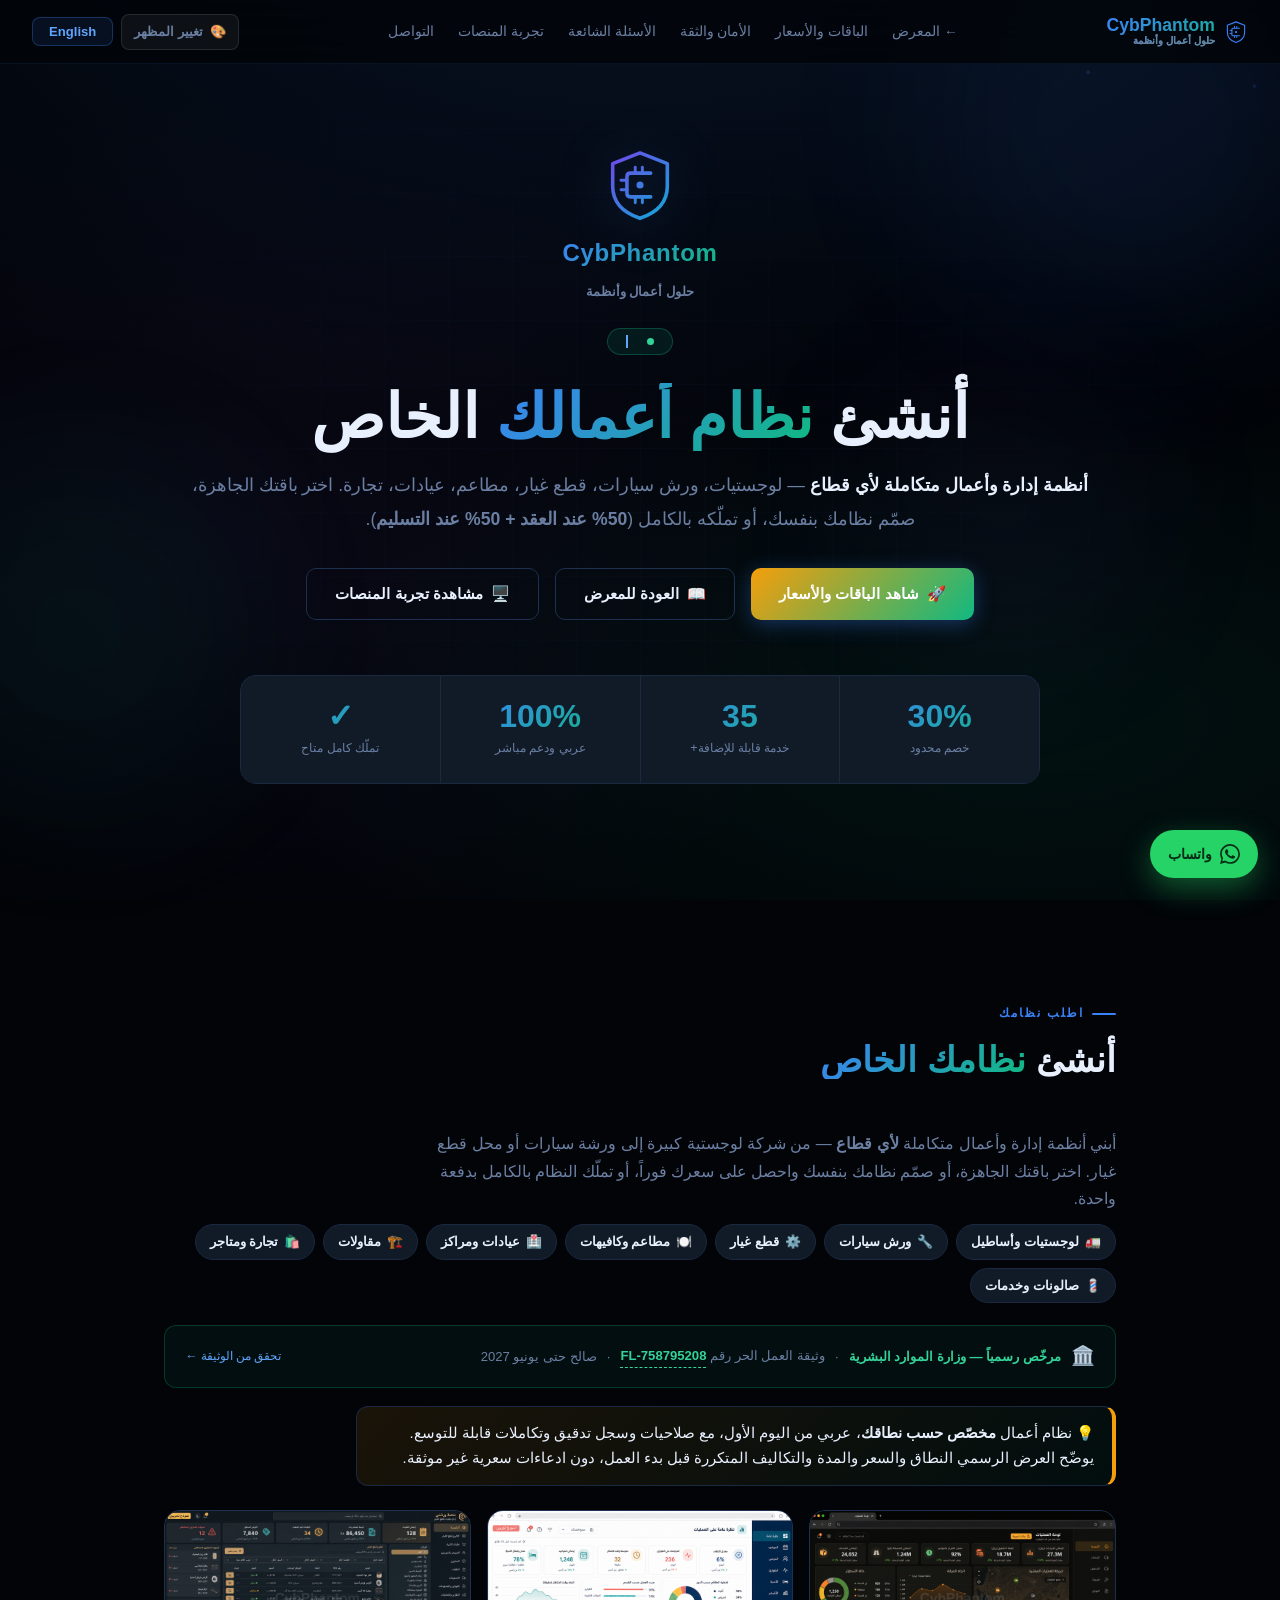
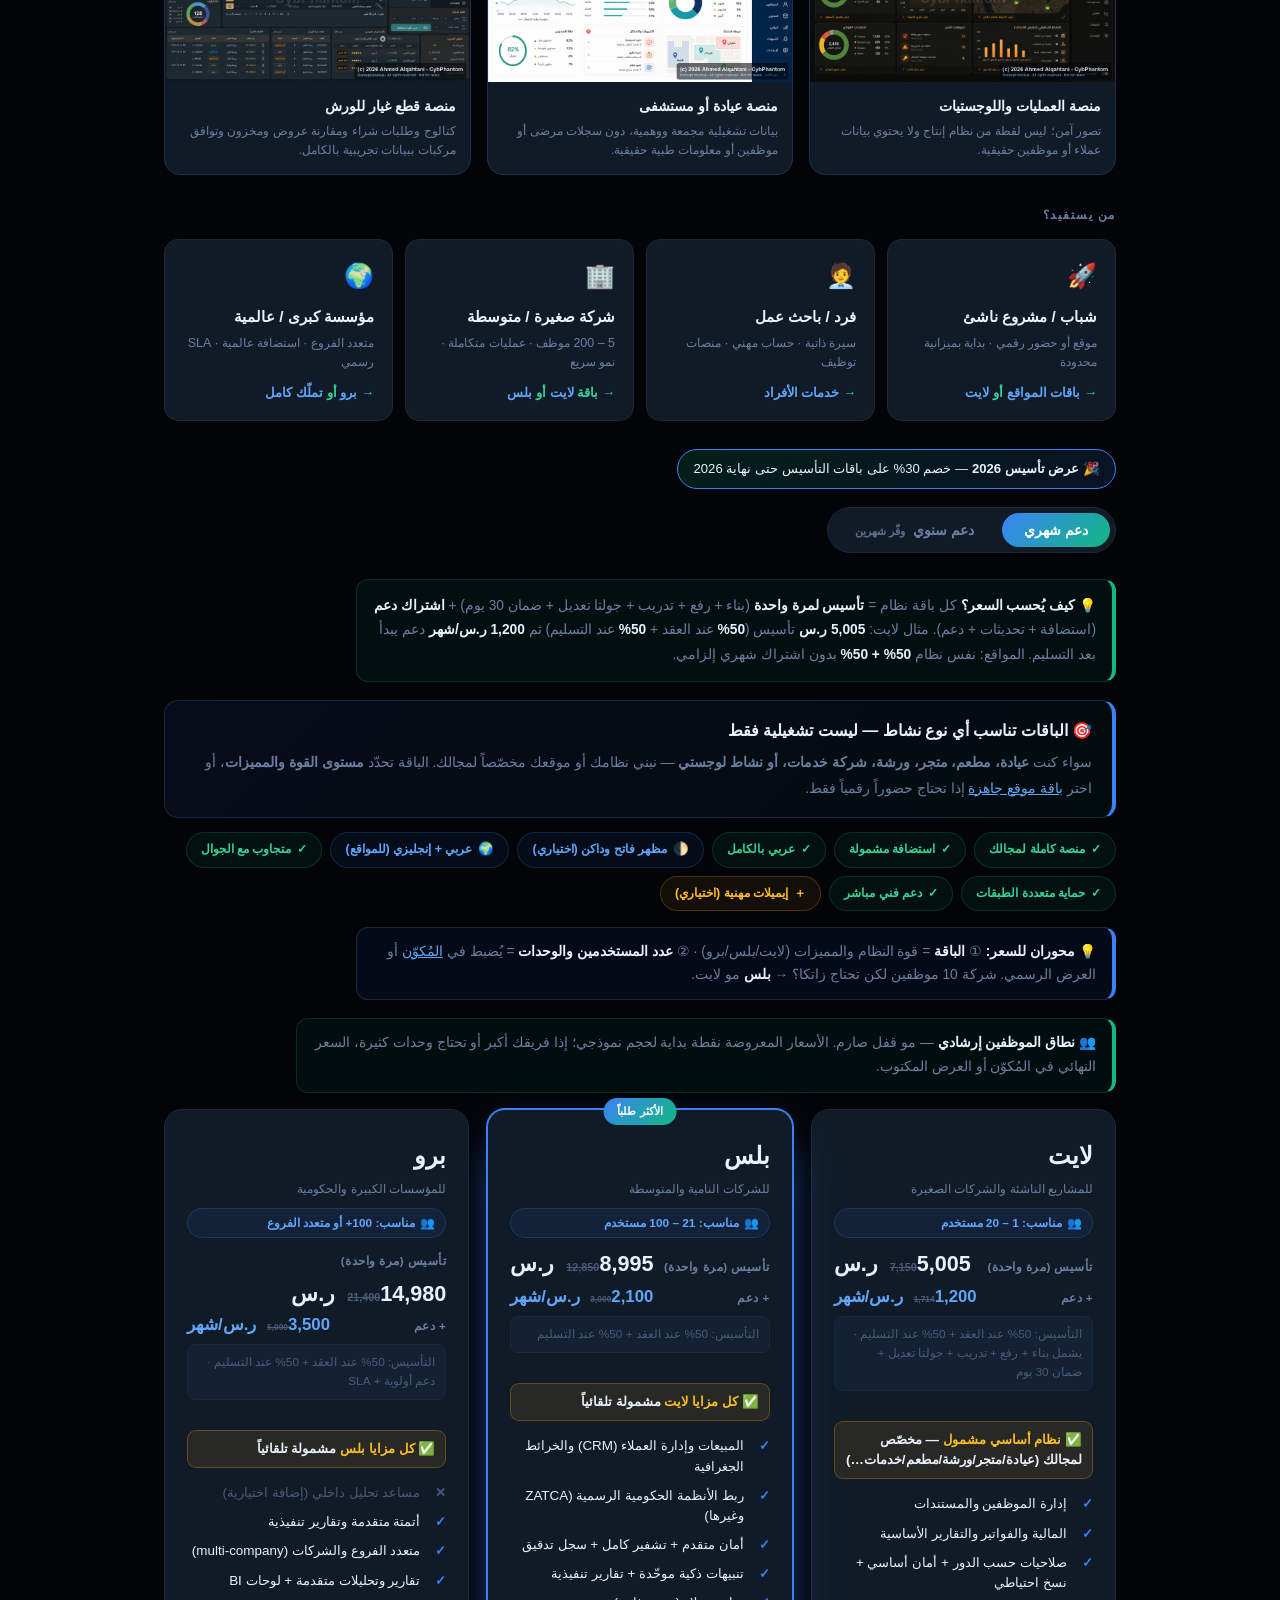
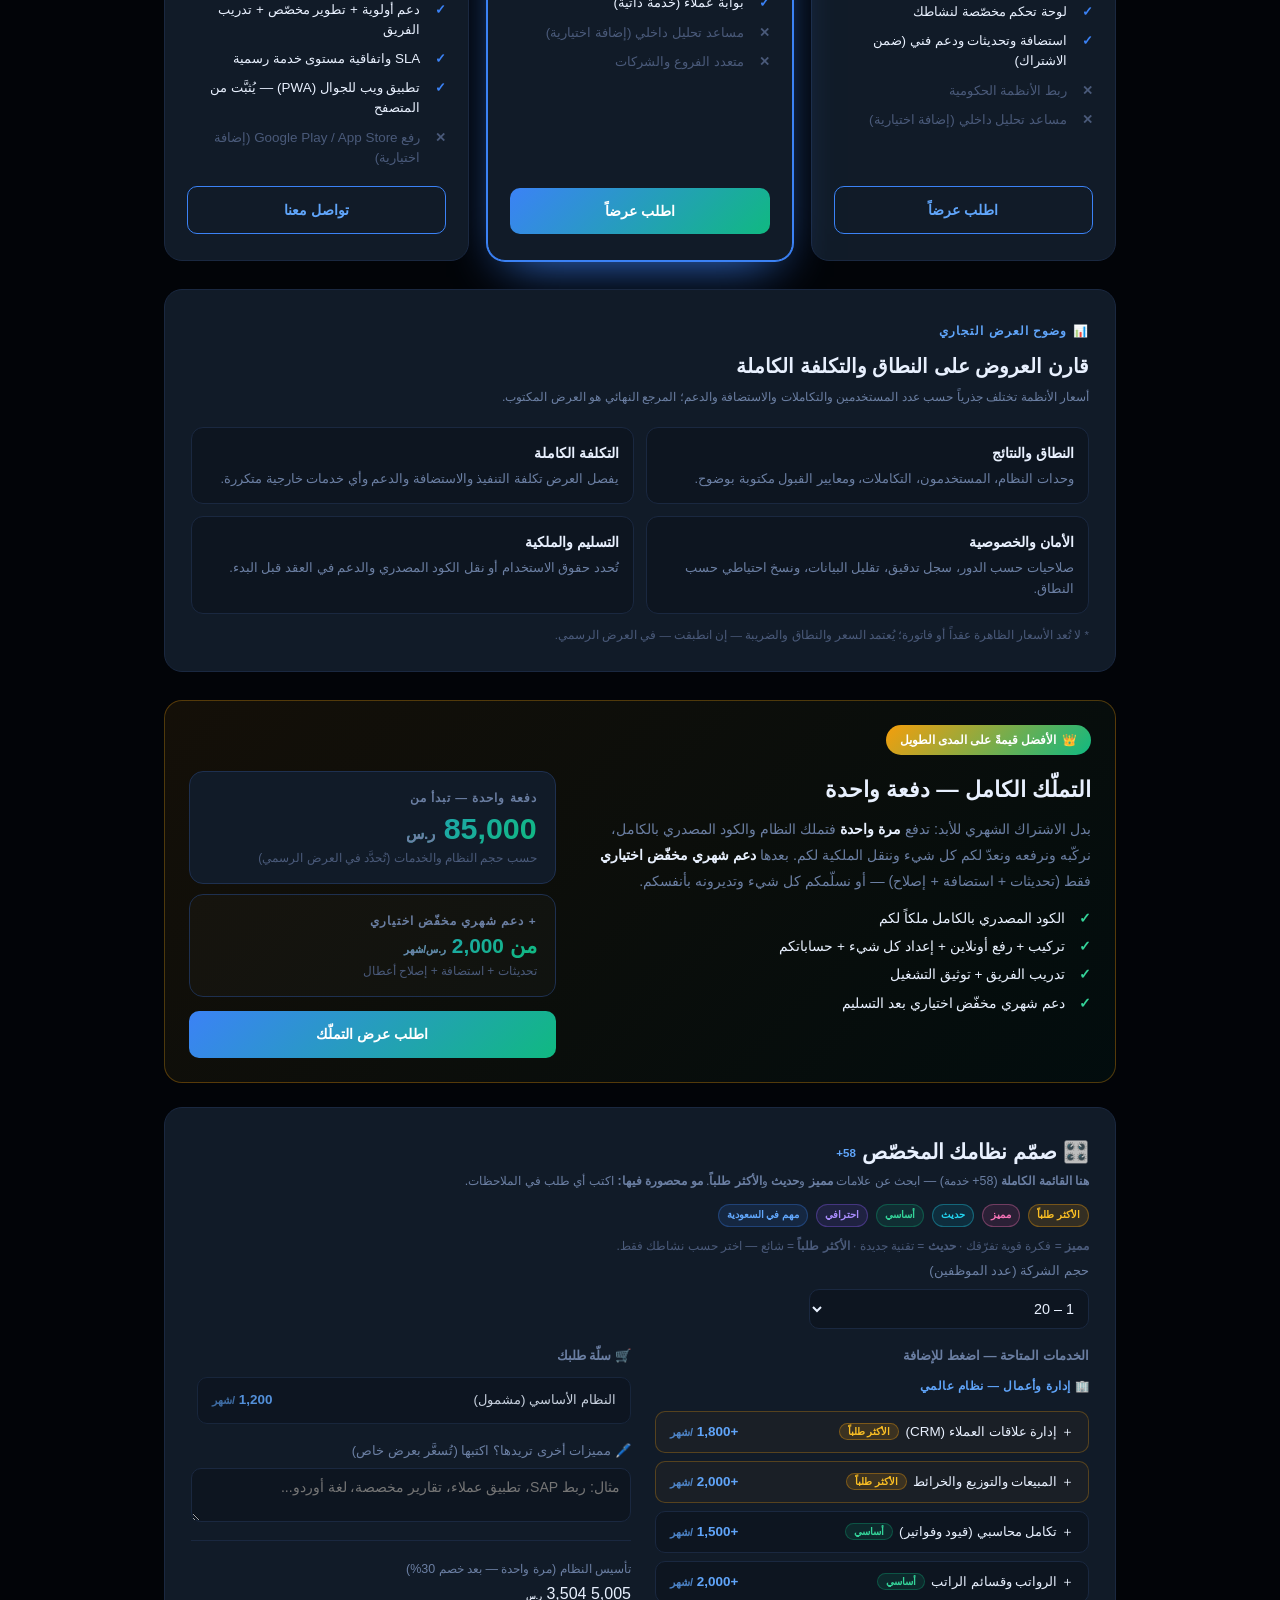
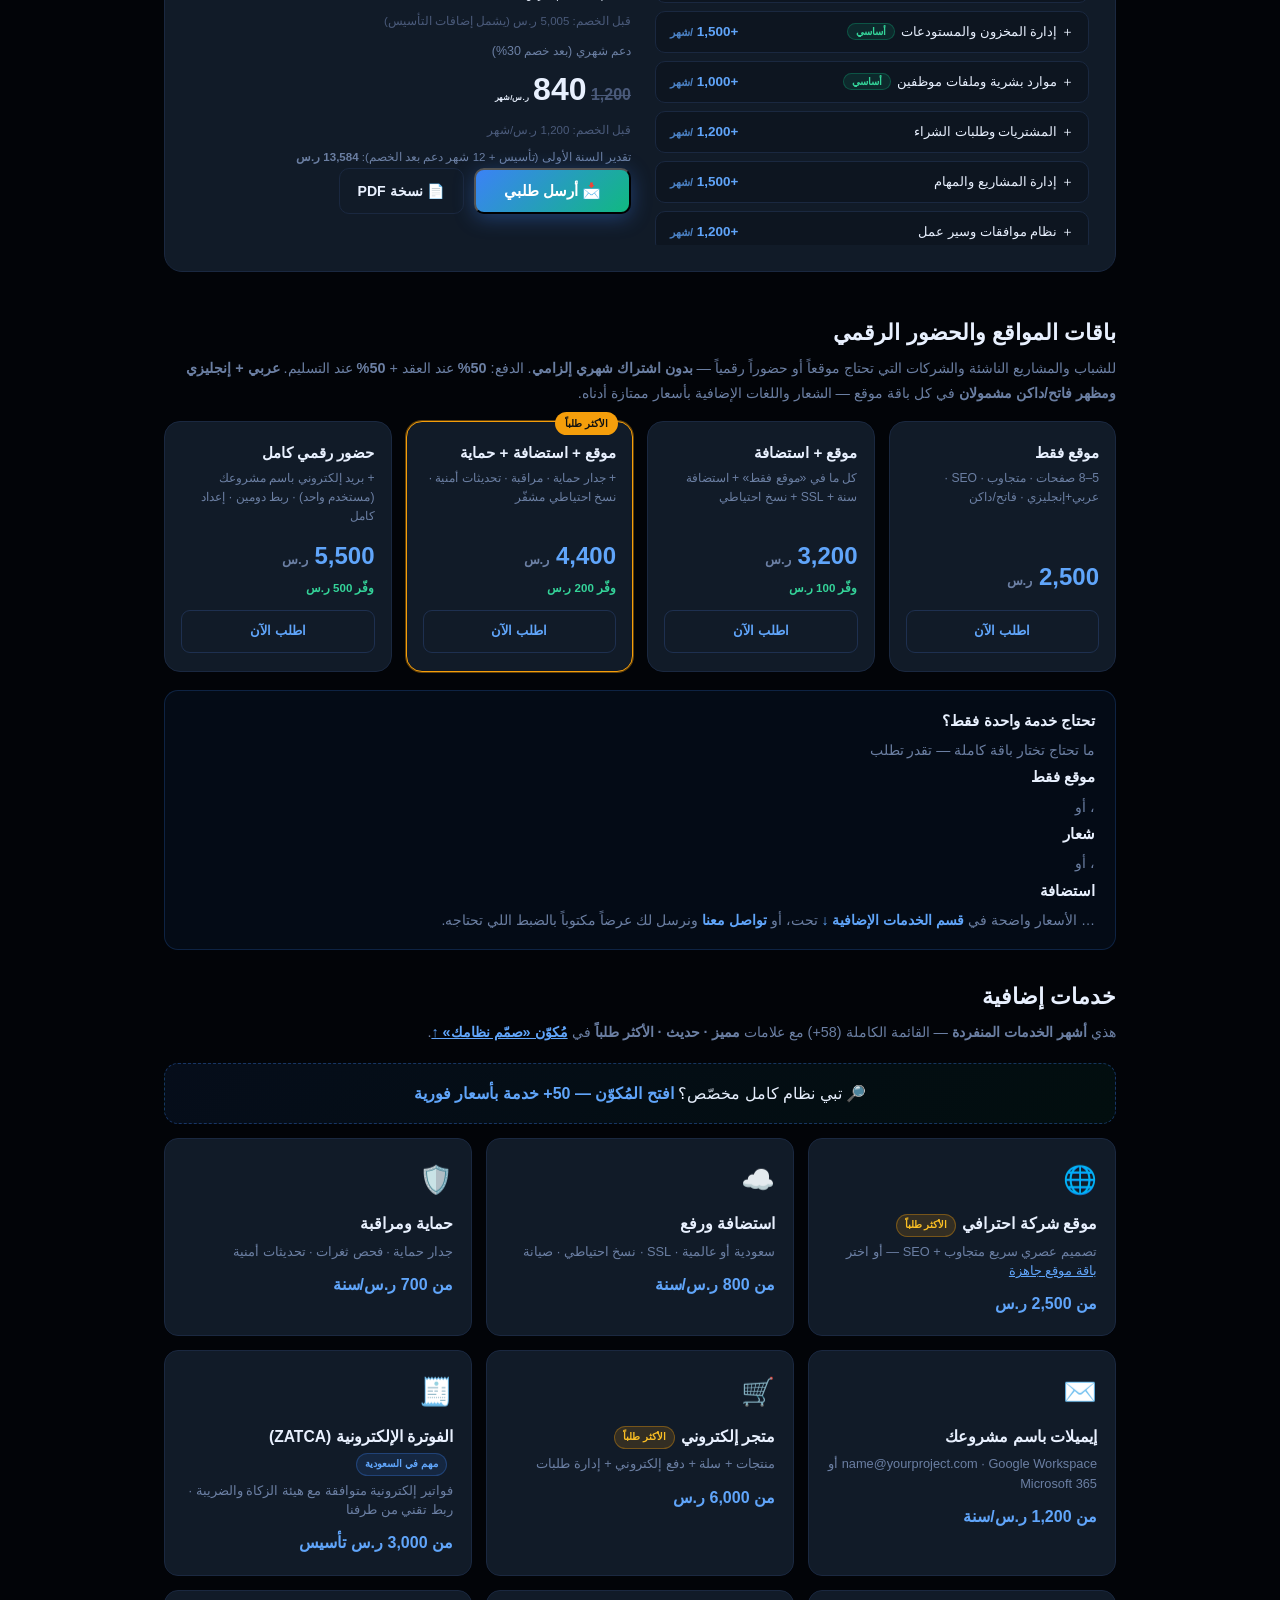
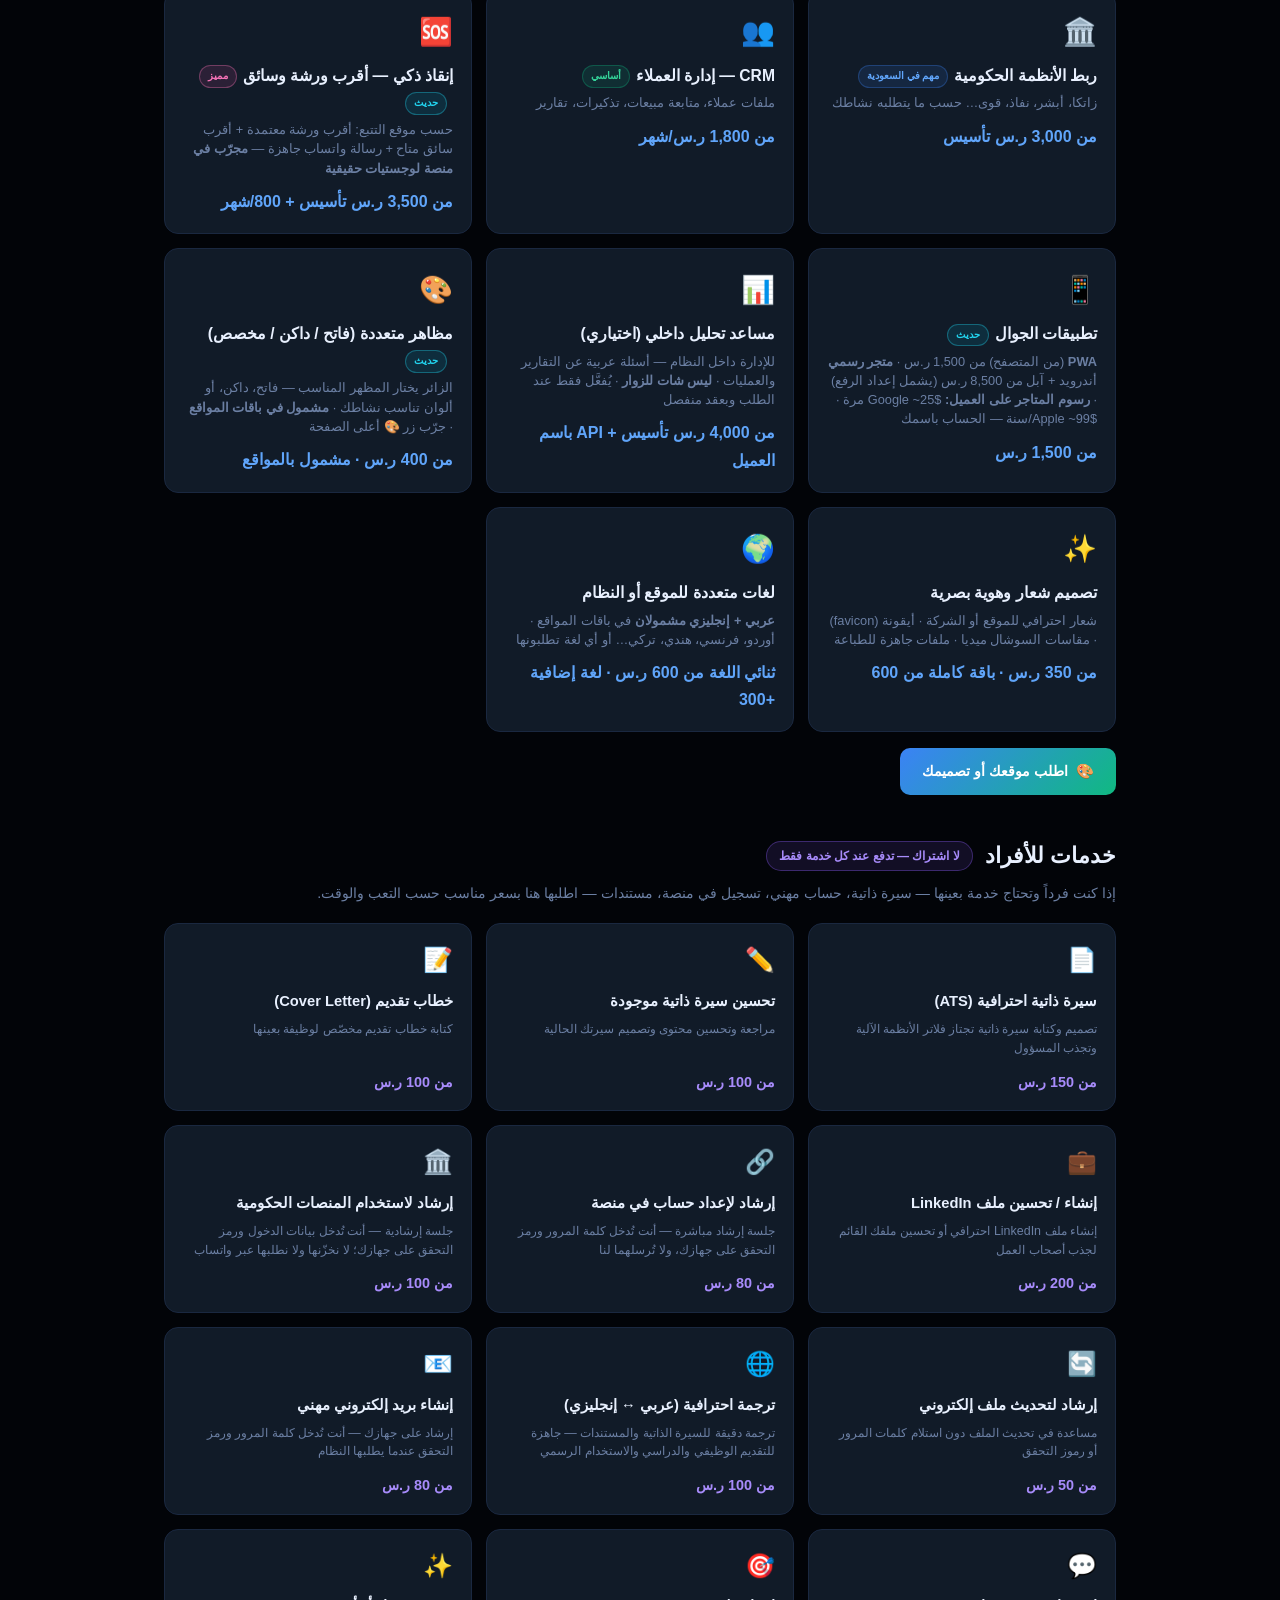
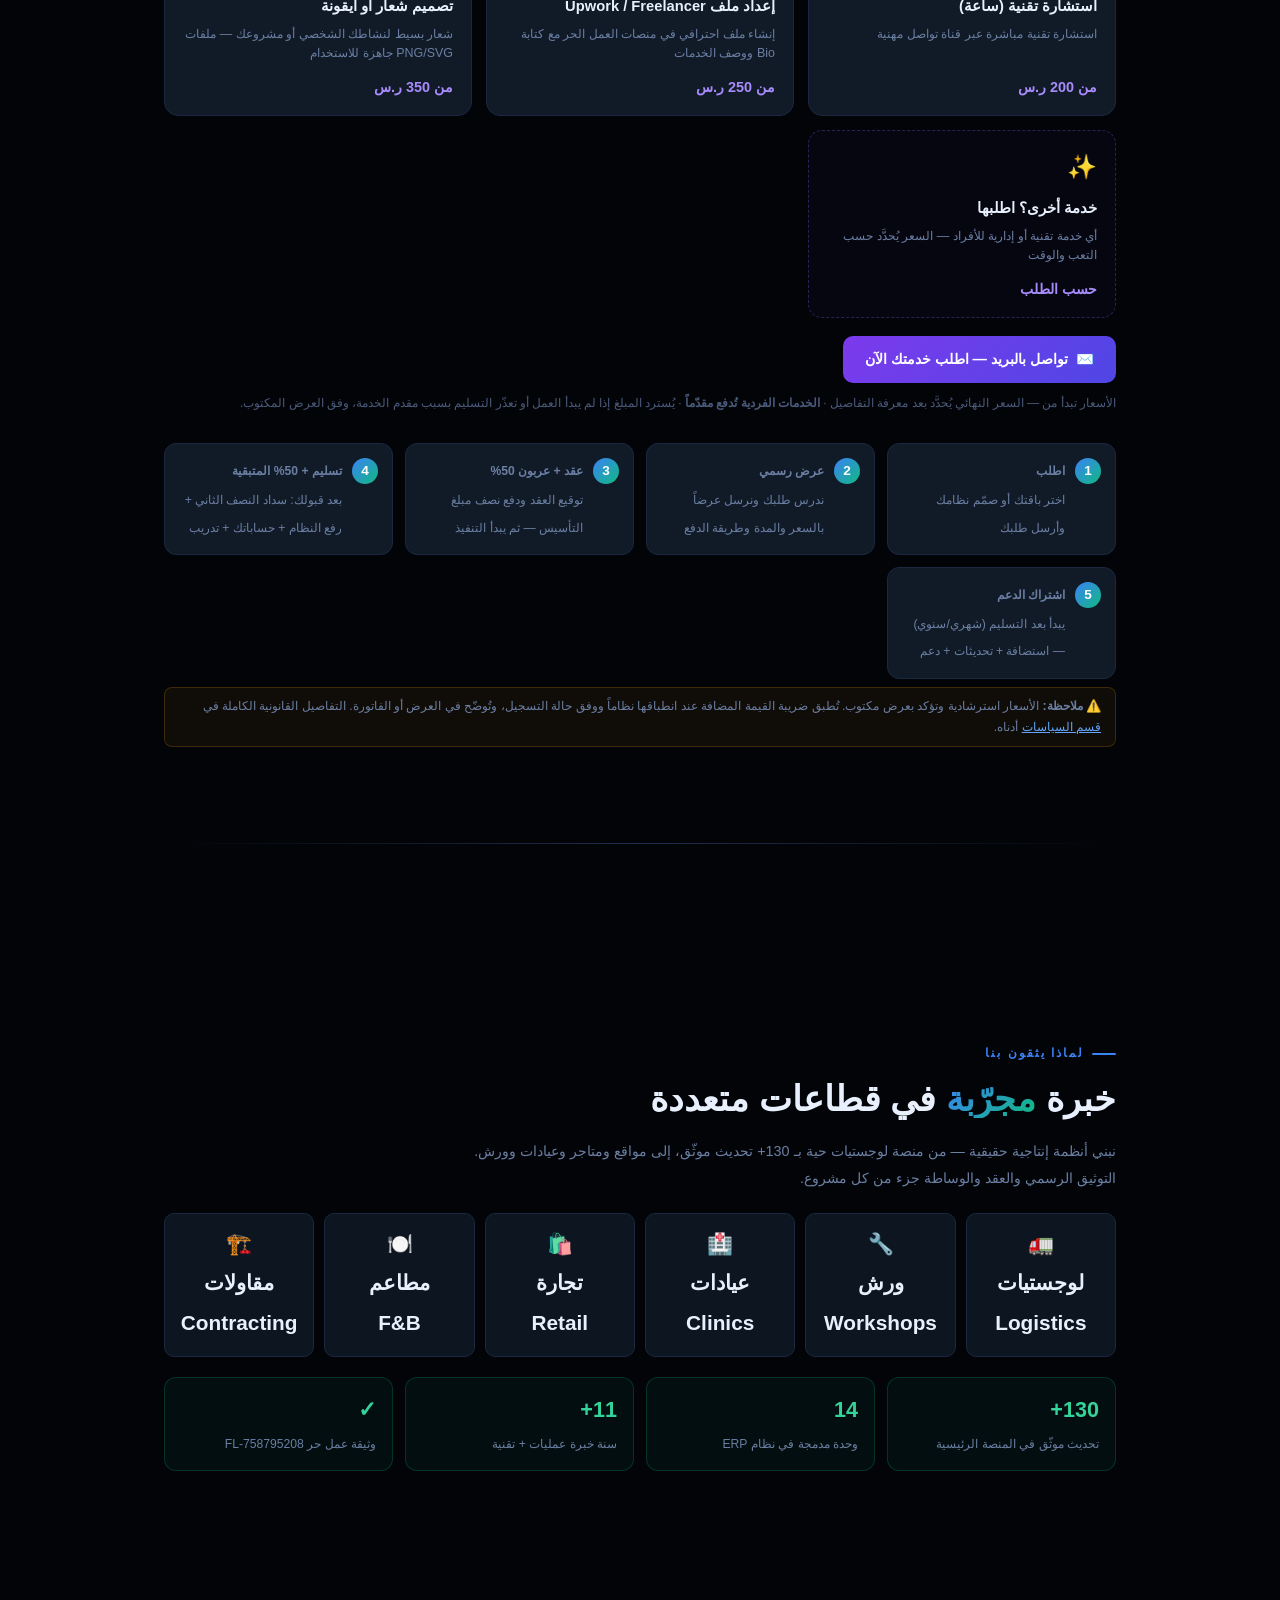
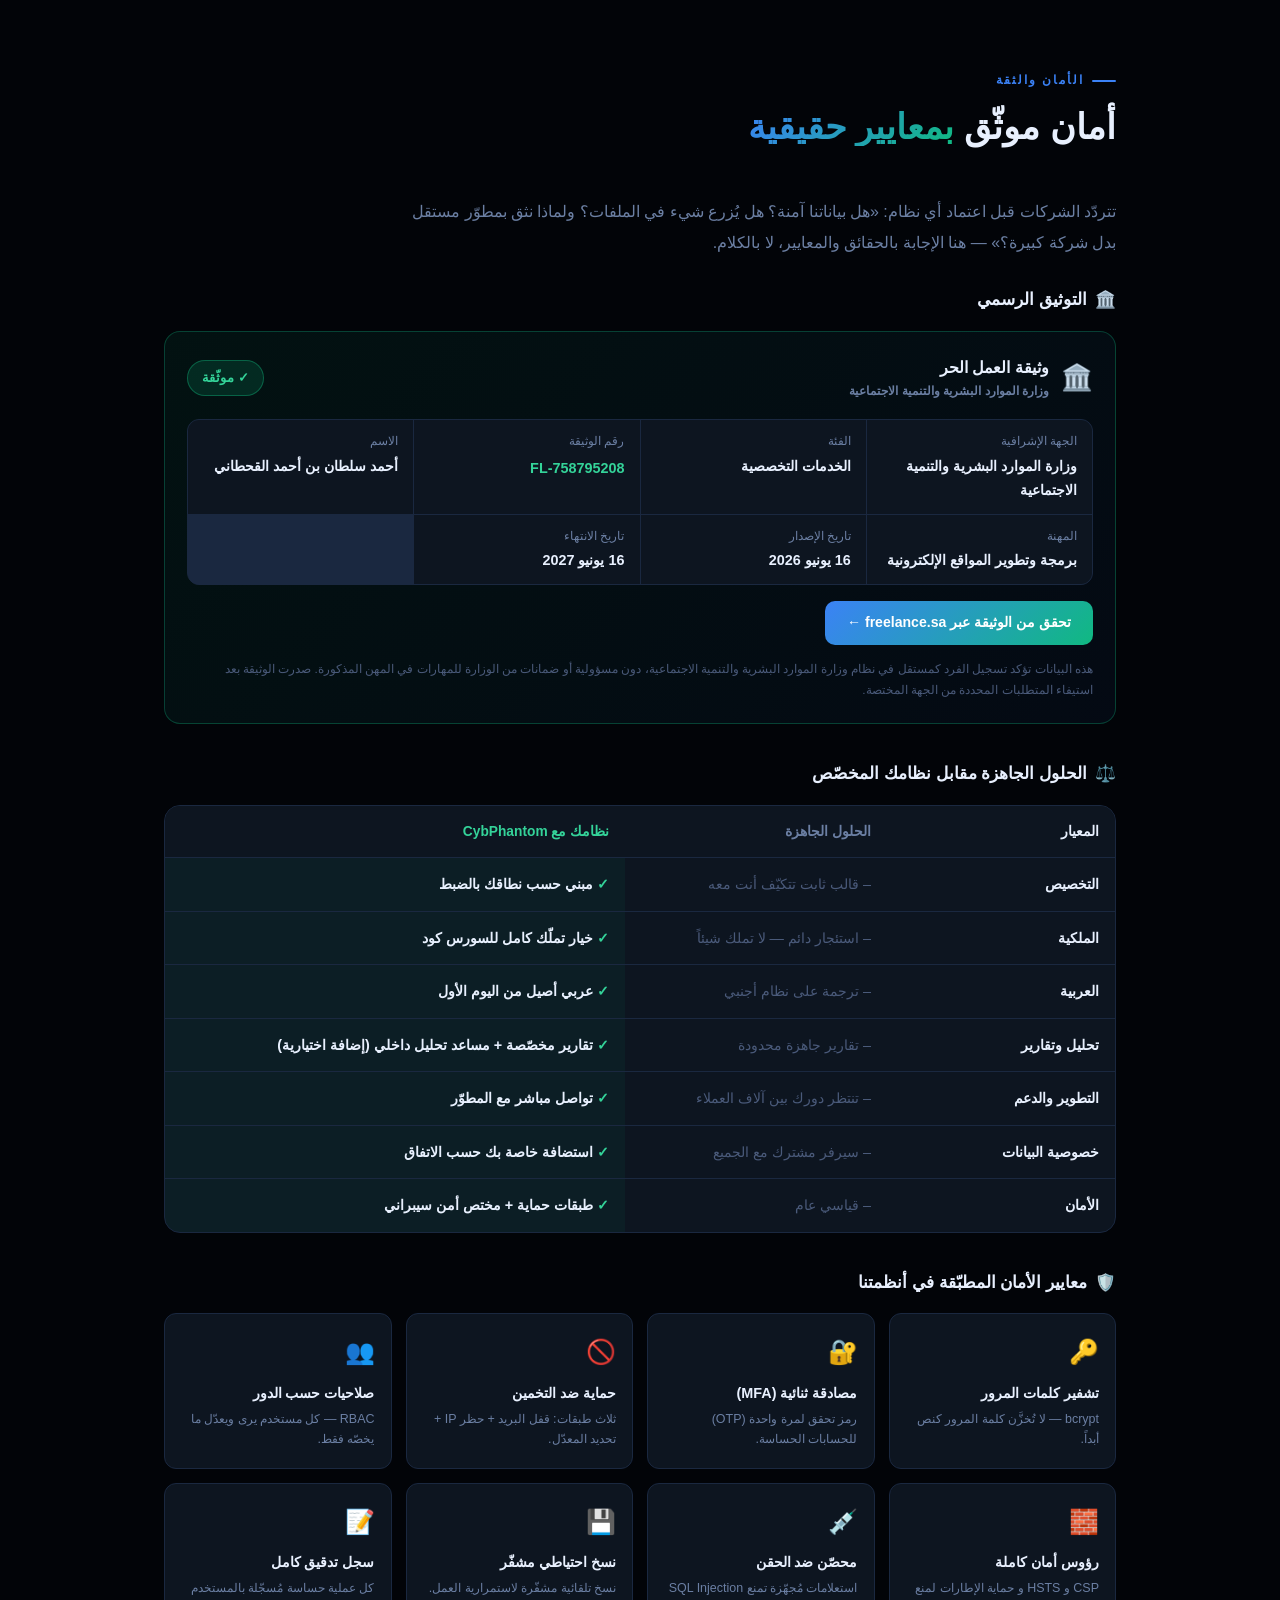
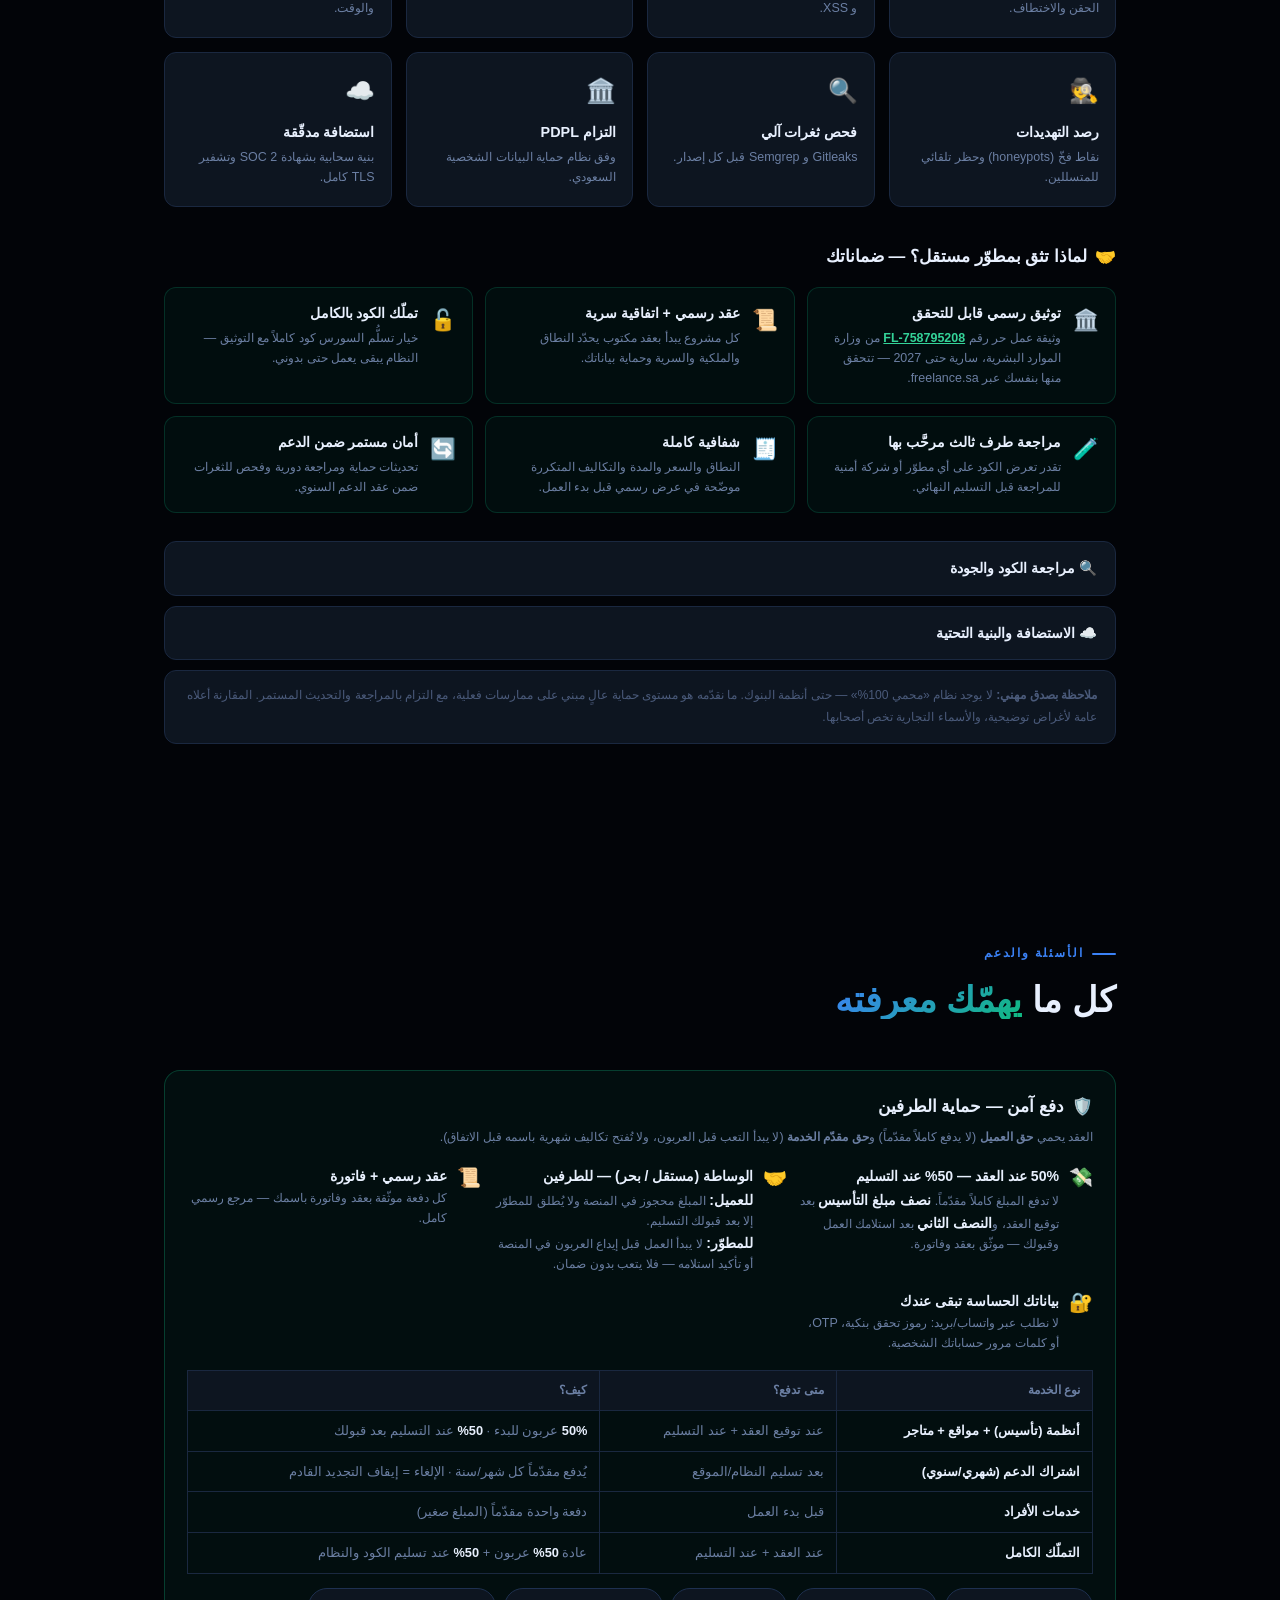
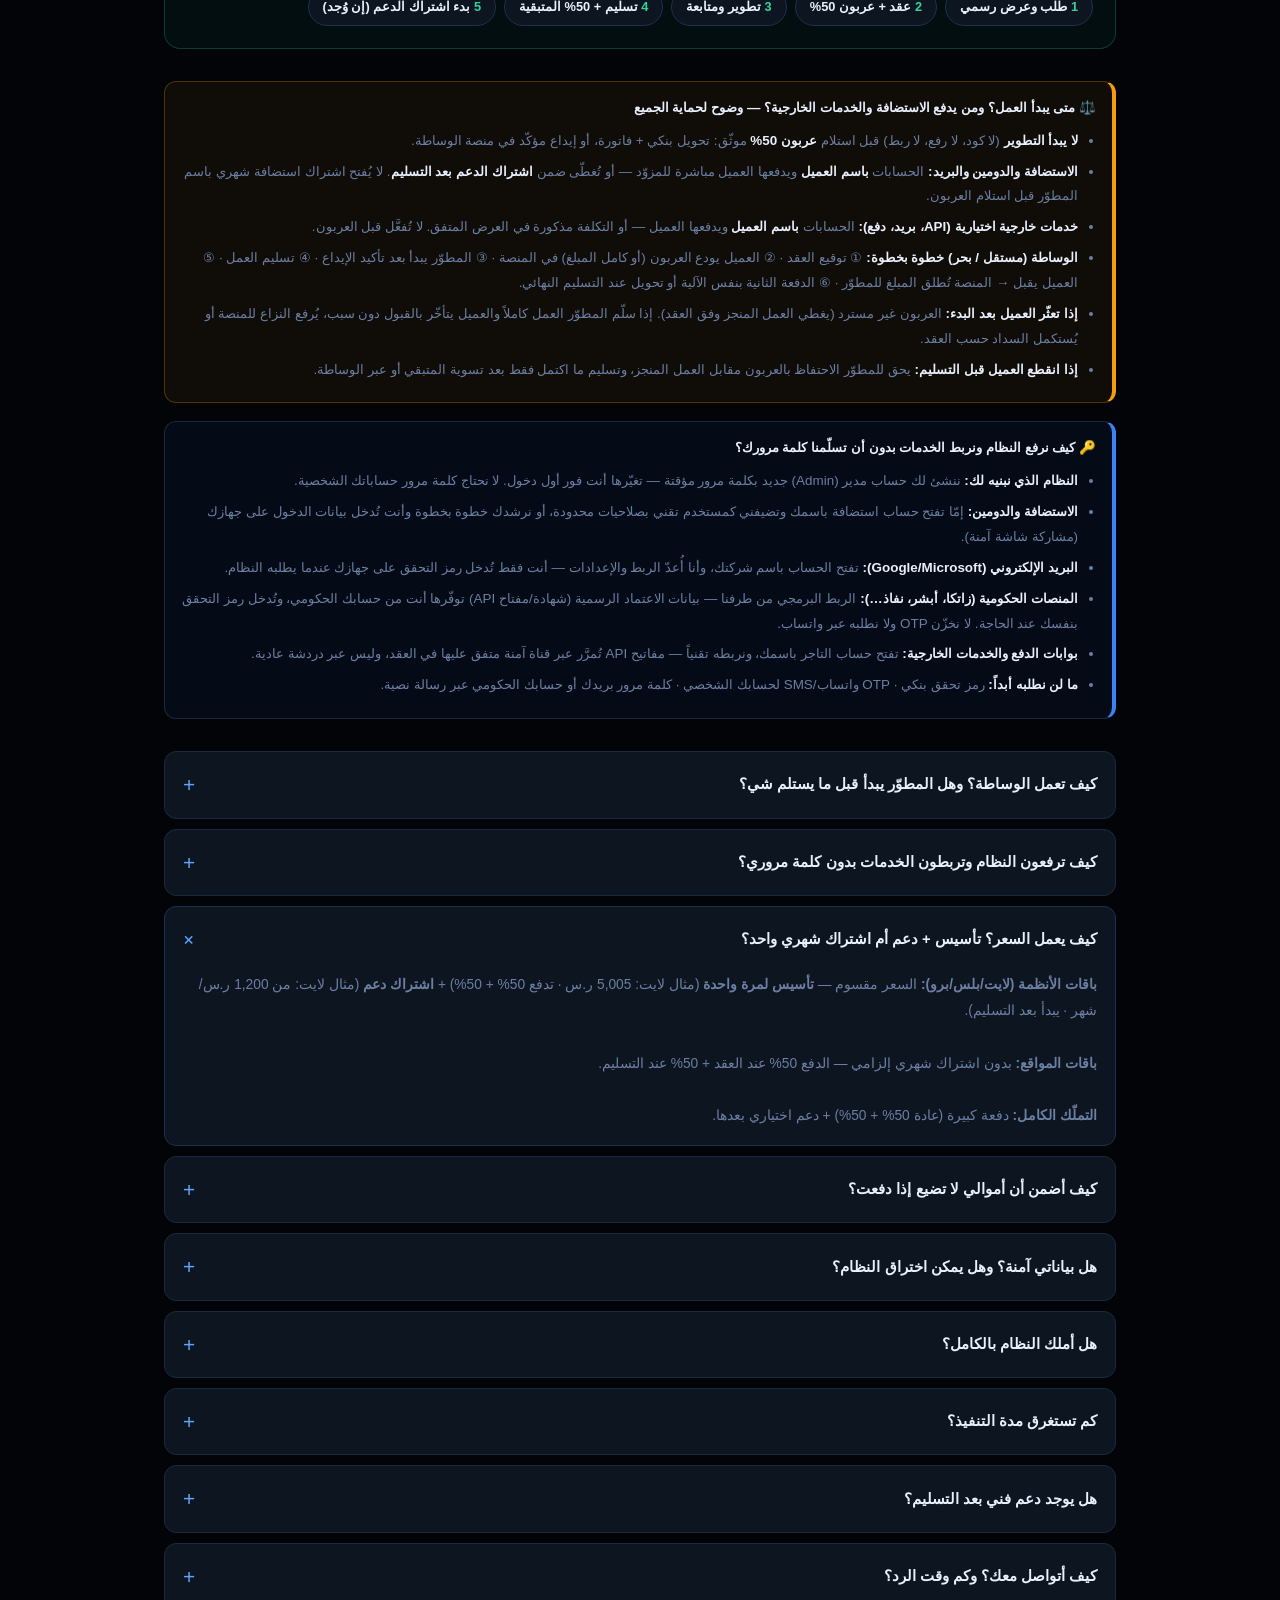
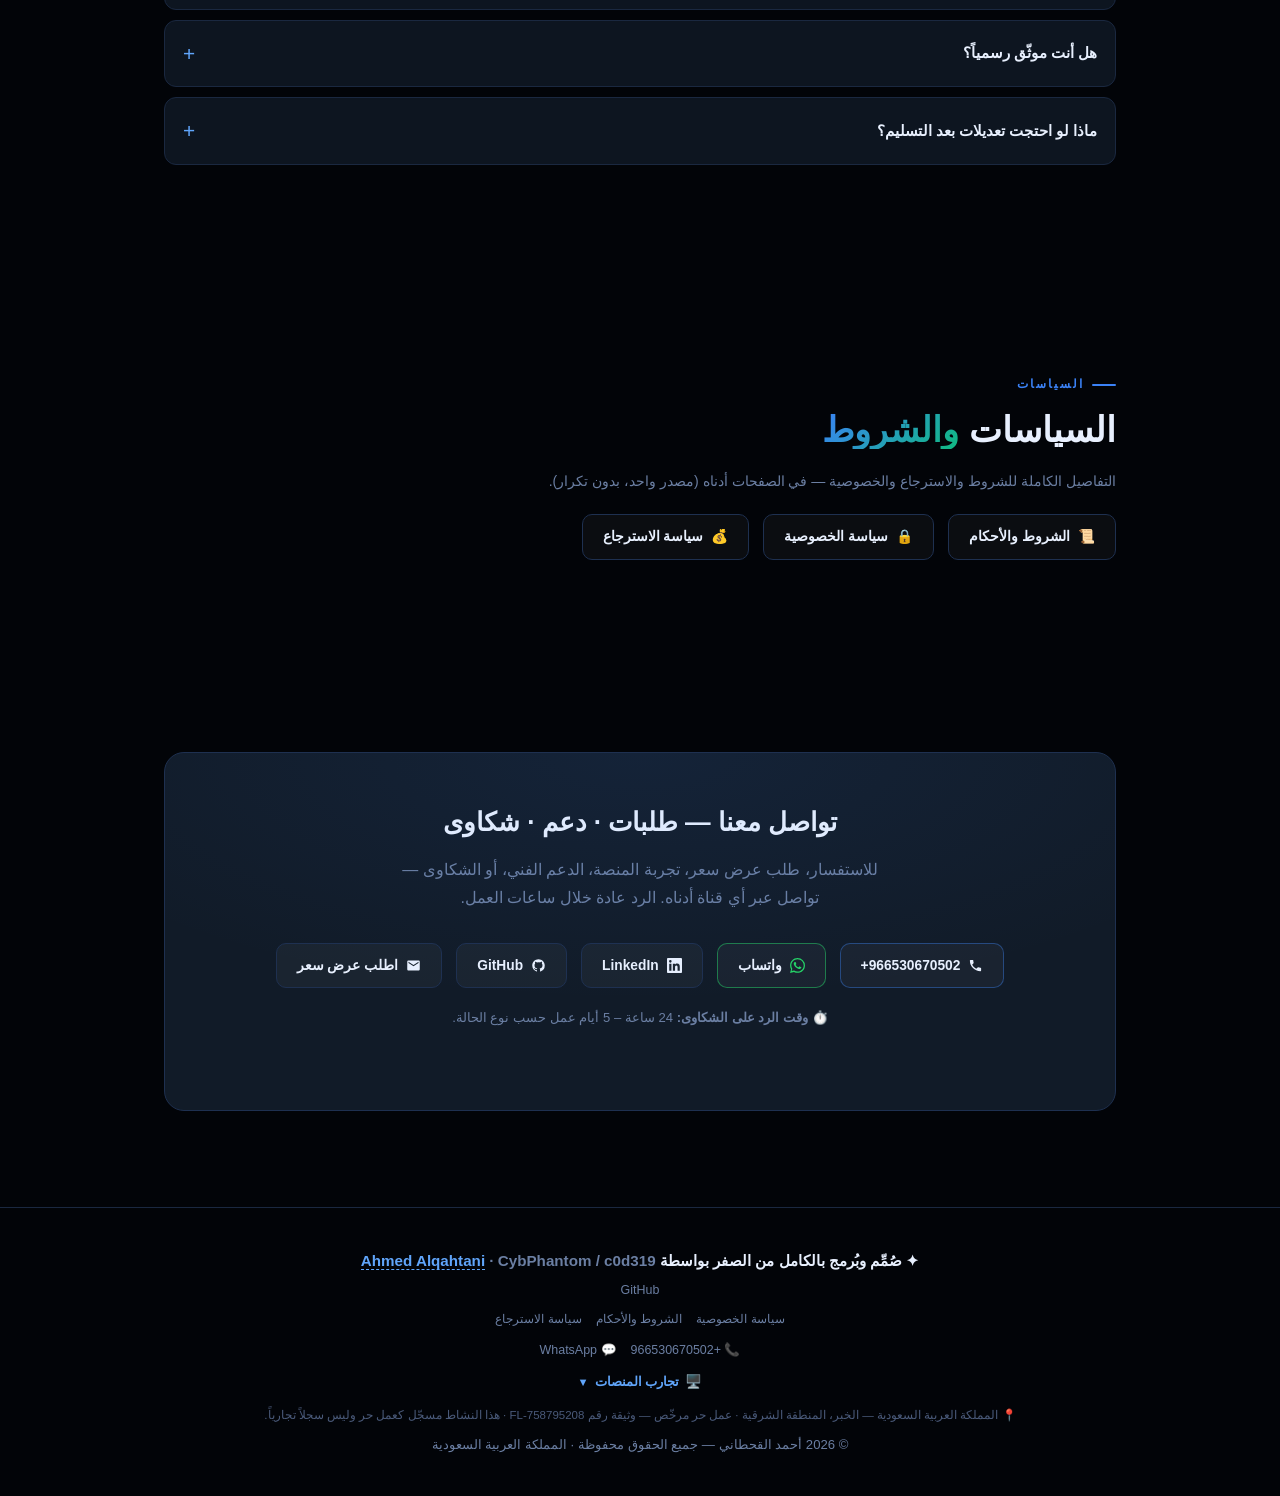
==== index.html @ e3eaee89 "Add employee range guidance on plans and two-axis pricing clarity Co-authored-by: Cursor <cursoragen" ====
<!DOCTYPE html>
<html lang="ar" dir="rtl">
<head>
<meta charset="UTF-8">
<meta name="viewport" content="width=device-width, initial-scale=1.0">
<title>الباقات والأسعار | أنظمة أعمال مخصّصة — Ahmed Alqahtani</title>
<meta name="description" content="أنظمة أعمال ومواقع مخصّصة لأي قطاع — باقات مواقع من 2,500 ر.س، أنظمة لايت من 5,005 ر.س تأسيس + دعم شهري. استضافة، حماية، بريد مهني. تملّك كامل متاح. السعودية والعالم.">
<meta name="keywords" content="أنظمة أعمال, تصميم مواقع, برمجة مخصّصة, ERP, نظام إدارة, ورش سيارات, قطع غيار, عيادات, السعودية, الخبر, حلول تقنية, أمان سيبراني, business systems, custom software, Saudi Arabia, web development, CybPhantom">
<meta name="author" content="Ahmed Sultan Al-Qahtani (CybPhantom / c0d319)">
<meta name="copyright" content="© 2026 Ahmed Sultan Al-Qahtani — All rights reserved">
<meta name="geo.region" content="SA-04">
<meta name="geo.placename" content="Al-Khobar, Eastern Province, Saudi Arabia">
<script type="application/ld+json">
{
  "@context": "https://schema.org",
  "@type": "ProfessionalService",
  "name": "CybPhantom Business Solutions",
  "alternateName": "أحمد القحطاني — حلول أعمال مخصّصة",
  "description": "Custom business systems, web development, and enterprise-grade security. Serving all industries in Saudi Arabia.",
  "url": "https://cybphantom.github.io/business-solutions/",
  "logo": "https://cybphantom.github.io/business-solutions/og-image.png",
  "image": "https://cybphantom.github.io/business-solutions/og-image.png",
  "telephone": "+966530670502",
  "email": "doomyksa@gmail.com",
  "address": {
    "@type": "PostalAddress",
    "addressLocality": "Al-Khobar",
    "addressRegion": "Eastern Province",
    "addressCountry": "SA"
  },
  "geo": {
    "@type": "GeoCoordinates",
    "latitude": "26.2172",
    "longitude": "50.1971"
  },
  "founder": {
    "@type": "Person",
    "name": "Ahmed Sultan Al-Qahtani",
    "jobTitle": "Software Developer & Cybersecurity Specialist"
  },
  "areaServed": {
    "@type": "Country",
    "name": "Saudi Arabia"
  },
  "serviceType": ["Custom Software Development", "Web Development", "ERP Systems", "Cybersecurity"],
  "priceRange": "SAR 100 - SAR 85,000+",
  "currenciesAccepted": "SAR",
  "paymentAccepted": "Bank Transfer, Online Payment",
  "openingHours": "Su-Th 09:00-18:00",
  "sameAs": [
    "https://github.com/CybPhantom",
    "https://linkedin.com/in/ahmed-alqahtani-cybersecurity"
  ],
  "hasOfferCatalog": {
    "@type": "OfferCatalog",
    "name": "Business Solutions Plans",
    "itemListElement": [
      {
        "@type": "Offer",
        "name": "Lite Plan",
        "description": "Core system setup from 5,005 SAR + support from 1,200 SAR/month — operations, staff, finance, hosting",
        "price": "5005",
        "priceCurrency": "SAR"
      },
      {
        "@type": "Offer",
        "name": "Plus Plan",
        "description": "Setup from 8,995 SAR + support from 2,100 SAR/month — Lite + CRM, ZATCA, advanced security",
        "price": "8995",
        "priceCurrency": "SAR"
      },
      {
        "@type": "Offer",
        "name": "Pro Plan",
        "description": "Setup from 14,980 SAR + support from 3,500 SAR/month — Plus + multi-branch, BI, SLA",
        "price": "14980",
        "priceCurrency": "SAR"
      }
    ]
  }
}
</script>
<meta name="theme-color" content="#020408">
<meta name="referrer" content="strict-origin-when-cross-origin">
<meta http-equiv="Content-Security-Policy" content="default-src 'self'; script-src 'self' 'unsafe-inline'; style-src 'self' 'unsafe-inline' https://fonts.googleapis.com; font-src https://fonts.gstatic.com; img-src 'self' data:; connect-src 'self'; object-src 'none'; base-uri 'self'; form-action 'self'; upgrade-insecure-requests">
<link rel="icon" href="favicon.svg" type="image/svg+xml">
<meta property="og:type" content="website">
<meta property="og:locale" content="ar_SA">
<meta property="og:title" content="حلول أعمال وأنظمة مخصّصة — Ahmed Alqahtani">
<meta property="og:description" content="باقات مواقع وأنظمة أعمال — تأسيس + دعم شهري واضح، أو تملّك كامل. أسعار تنافسية لكل الفئات.">
<meta property="og:url" content="https://cybphantom.github.io/business-solutions/">
<meta property="og:image" content="https://cybphantom.github.io/business-solutions/og-image.png">
<meta name="twitter:card" content="summary_large_image">
<meta name="twitter:image" content="https://cybphantom.github.io/business-solutions/og-image.png">
<link rel="canonical" href="https://cybphantom.github.io/business-solutions/">
<link rel="alternate" hreflang="x-default" href="https://cybphantom.github.io/business-solutions/">
<link rel="preconnect" href="https://fonts.googleapis.com">
<link href="https://fonts.googleapis.com/css2?family=Inter:wght@300;400;500;600;700;800;900&family=Tajawal:wght@300;400;500;700;800;900&display=swap" rel="stylesheet">
<script>document.documentElement.classList.add('js')</script>
<style>
*,*::before,*::after{margin:0;padding:0;box-sizing:border-box}
:root{
  --bg:#020408;--bg2:#080d14;--bg3:#0d1520;
  --card:#0d1520;--card2:#111b28;
  --border:#1a2840;--border2:#1e3050;
  --text:#e8f0fe;--muted:#6b7fa3;--muted2:#4a5a7a;
  --accent:#3b82f6;--accent2:#60a5fa;
  --green:#10b981;--green2:#34d399;
  --gold:#f59e0b;--gold2:#fbbf24;
  --purple:#8b5cf6;--red:#ef4444;
  --grad1:linear-gradient(135deg,#3b82f6,#10b981);
  --grad2:linear-gradient(135deg,#8b5cf6,#3b82f6);
  --shadow2:0 8px 48px rgba(59,130,246,.15);
  --radius:16px;--radius2:12px;
}
html{scroll-behavior:smooth}
body{background:var(--bg);color:var(--text);font-family:'Tajawal',sans-serif;line-height:1.7;overflow-x:hidden}
body.en{font-family:'Inter',sans-serif}
::-webkit-scrollbar{width:4px}
::-webkit-scrollbar-track{background:var(--bg)}
::-webkit-scrollbar-thumb{background:var(--accent);border-radius:2px}

/* NAV */
nav{position:fixed;top:0;inset-inline:0;z-index:100;padding:0 32px;height:64px;
  display:flex;align-items:center;justify-content:space-between;
  background:rgba(2,4,8,.8);backdrop-filter:blur(20px);
  border-bottom:1px solid rgba(59,130,246,.1);transition:all .3s}
nav.scrolled{background:rgba(2,4,8,.95);border-bottom-color:rgba(59,130,246,.2);box-shadow:0 4px 32px rgba(0,0,0,.4)}
.nav-logo{font-size:1.1rem;font-weight:700;background:var(--grad1);-webkit-background-clip:text;-webkit-text-fill-color:transparent;white-space:nowrap}
.nav-links{display:flex;gap:24px;list-style:none;font-size:.85rem;font-weight:500}
.nav-links a{color:var(--muted);text-decoration:none;transition:color .2s;position:relative}
.nav-links a::after{content:'';position:absolute;bottom:-2px;inset-inline:0;height:1px;background:var(--accent);transform:scaleX(0);transition:transform .2s;transform-origin:right}
body.en .nav-links a::after{transform-origin:left}
.nav-links a:hover{color:var(--text)}
.nav-links a:hover::after{transform:scaleX(1)}
.menu-btn{display:none;background:rgba(59,130,246,.1);border:1px solid rgba(59,130,246,.3);color:var(--accent2);min-height:38px;padding:6px 12px;border-radius:8px;cursor:pointer;font-family:inherit;font-weight:700}
.lang-btn{background:rgba(59,130,246,.1);border:1px solid rgba(59,130,246,.3);color:var(--accent2);
  padding:6px 16px;border-radius:8px;cursor:pointer;font-size:.82rem;font-weight:600;transition:all .2s;white-space:nowrap}
.lang-btn:hover{background:rgba(59,130,246,.2);border-color:var(--accent)}

/* HERO */
#hero{position:relative;min-height:100vh;display:flex;flex-direction:column;
  justify-content:center;align-items:center;text-align:center;padding:96px 24px 64px;overflow:hidden}
.hero-bg{position:absolute;inset:0;z-index:0;
  background:radial-gradient(ellipse 80% 60% at 50% -10%,rgba(59,130,246,.12),transparent),
    radial-gradient(ellipse 60% 40% at 80% 80%,rgba(16,185,129,.08),transparent),
    radial-gradient(ellipse 50% 50% at 20% 60%,rgba(139,92,246,.06),transparent)}
.hero-grid{position:absolute;inset:0;z-index:0;
  background-image:linear-gradient(rgba(59,130,246,.03) 1px,transparent 1px),linear-gradient(90deg,rgba(59,130,246,.03) 1px,transparent 1px);
  background-size:64px 64px;mask-image:radial-gradient(ellipse 80% 80% at 50% 50%,black,transparent)}
.hero-content{position:relative;z-index:1;max-width:920px}
.hero-brand{display:flex;flex-direction:column;align-items:center;gap:10px;margin-bottom:22px;animation:fadeDown .6s ease both}
.hero-logo{width:clamp(56px,11vw,76px);height:auto;filter:drop-shadow(0 6px 28px rgba(59,130,246,.35))}
.hero-brand-name{font-size:clamp(1.15rem,2.8vw,1.5rem);font-weight:800;letter-spacing:.03em;background:var(--grad1);-webkit-background-clip:text;-webkit-text-fill-color:transparent}
.hero-brand-tag{font-size:.8rem;font-weight:600;color:var(--muted);margin-top:-2px}
.hero-badge{display:inline-flex;align-items:center;gap:8px;background:rgba(16,185,129,.1);
  border:1px solid rgba(16,185,129,.3);color:var(--green2);padding:6px 18px;border-radius:100px;
  font-size:.82rem;font-weight:600;margin-bottom:28px;animation:fadeDown .6s ease both}
.hero-badge::before{content:'';width:7px;height:7px;border-radius:50%;background:var(--green2);animation:pulse 2s infinite}
@keyframes pulse{0%,100%{opacity:1;transform:scale(1)}50%{opacity:.5;transform:scale(.8)}}
.hero-name{font-size:clamp(2.2rem,5vw,3.8rem);font-weight:900;line-height:1.15;margin-bottom:16px;animation:fadeUp .6s .1s ease both}
.hero-name .grad{background:var(--grad1);-webkit-background-clip:text;-webkit-text-fill-color:transparent}
.hero-title{font-size:clamp(.9rem,2vw,1.1rem);color:var(--muted);margin-bottom:32px;line-height:1.9;animation:fadeUp .6s .2s ease both}
.hero-title strong{color:var(--text);font-weight:600}
.hero-cta{display:flex;gap:16px;justify-content:center;flex-wrap:wrap;animation:fadeUp .6s .3s ease both;margin-bottom:56px}
.btn-primary{display:inline-flex;align-items:center;gap:8px;background:var(--grad1);color:#fff;
  padding:12px 28px;border-radius:10px;font-weight:700;font-size:.95rem;text-decoration:none;
  box-shadow:0 4px 20px rgba(59,130,246,.35);transition:all .2s}
.btn-primary:hover{transform:translateY(-2px);box-shadow:0 8px 32px rgba(59,130,246,.45)}
.btn-outline{display:inline-flex;align-items:center;gap:8px;background:transparent;
  border:1px solid var(--border2);color:var(--text);padding:12px 28px;border-radius:10px;
  font-weight:600;font-size:.95rem;text-decoration:none;transition:all .2s}
.btn-outline:hover{border-color:var(--accent);color:var(--accent2);transform:translateY(-2px)}
.stats-band{position:relative;z-index:1;display:grid;grid-template-columns:repeat(4,1fr);
  gap:1px;background:var(--border);border:1px solid var(--border);border-radius:var(--radius);
  overflow:hidden;animation:fadeUp .6s .4s ease both;width:100%;max-width:800px;margin:0 auto}
.stat-item{background:var(--card2);padding:24px 16px;text-align:center;transition:background .2s}
.stat-item:hover{background:rgba(59,130,246,.06)}
.stat-num{font-size:2rem;font-weight:800;line-height:1;background:var(--grad1);-webkit-background-clip:text;-webkit-text-fill-color:transparent;font-family:'Inter',sans-serif}
.stat-lbl{color:var(--muted);font-size:.78rem;margin-top:6px;font-weight:500}

/* SECTIONS */
.section{padding:96px 24px;max-width:1000px;margin:0 auto;position:relative;z-index:1}
.section-label{display:inline-flex;align-items:center;gap:8px;color:var(--accent);font-size:.78rem;font-weight:700;text-transform:uppercase;letter-spacing:2px;margin-bottom:12px}
.section-label::before{content:'';width:24px;height:2px;background:var(--accent);border-radius:1px}
body.en .section-label::before{order:-1}
h2.section-title{font-size:clamp(1.6rem,3vw,2.2rem);font-weight:800;margin-bottom:48px;line-height:1.3}
h2.section-title .grad{background:var(--grad1);-webkit-background-clip:text;-webkit-text-fill-color:transparent}
.divider{width:100%;height:1px;background:linear-gradient(90deg,transparent,var(--border2),transparent);margin:96px 0 0}

/* REVEAL */
.reveal{opacity:1;transform:none}
.js .reveal{opacity:0;transform:translateY(32px);transition:opacity .7s ease,transform .7s ease}
.js .reveal.visible{opacity:1;transform:translateY(0)}
.reveal-delay-1{transition-delay:.1s}.reveal-delay-2{transition-delay:.2s}
.reveal-delay-3{transition-delay:.3s}.reveal-delay-4{transition-delay:.4s}

/* FLAGSHIP */
.flagship{background:var(--card2);border:1px solid var(--border2);border-radius:20px;padding:40px;position:relative;overflow:hidden}
.flagship::before{content:'';position:absolute;inset:0;border-radius:20px;background:linear-gradient(135deg,rgba(59,130,246,.08),rgba(16,185,129,.04));pointer-events:none}
.flagship::after{content:'';position:absolute;top:-1px;inset-inline:0;height:3px;background:var(--grad1)}
.flagship-header{display:flex;align-items:flex-start;justify-content:space-between;gap:20px;flex-wrap:wrap;margin-bottom:32px}
.flagship-title{font-size:1.35rem;font-weight:800;margin-bottom:8px}
.flagship-subtitle{color:var(--muted);font-size:.88rem;line-height:1.7;max-width:580px}
.confidential-badge{flex-shrink:0;display:inline-flex;align-items:center;gap:6px;
  background:rgba(245,158,11,.1);border:1px solid rgba(245,158,11,.3);color:var(--gold2);
  padding:6px 14px;border-radius:8px;font-size:.78rem;font-weight:700;white-space:nowrap}
.feat-grid{display:grid;grid-template-columns:repeat(auto-fill,minmax(270px,1fr));gap:14px;margin-bottom:28px}
.feat-card{background:rgba(255,255,255,.02);border:1px solid var(--border);border-radius:var(--radius2);
  padding:16px 18px;transition:all .25s;position:relative;overflow:hidden}
.feat-card::before{content:'';position:absolute;top:0;inset-inline-start:0;width:3px;height:100%}
.feat-card.blue::before{background:var(--accent)}
.feat-card.green::before{background:var(--green)}
.feat-card.gold::before{background:var(--gold)}
.feat-card.purple::before{background:var(--purple)}
.feat-card.red::before{background:var(--red)}
.feat-card:hover{background:rgba(59,130,246,.05);border-color:var(--border2);transform:translateY(-2px)}
.feat-icon{font-size:1.3rem;margin-bottom:8px}
.feat-title{font-size:.88rem;font-weight:700;margin-bottom:5px}
.feat-desc{color:var(--muted);font-size:.80rem;line-height:1.6}
.value-row{display:flex;align-items:center;justify-content:space-between;
  background:rgba(16,185,129,.05);border:1px solid rgba(16,185,129,.2);
  border-radius:var(--radius2);padding:18px 24px;flex-wrap:wrap;gap:12px}
.value-label{color:var(--muted);font-size:.88rem}
.value-amount{font-size:1.5rem;font-weight:800;background:var(--grad1);-webkit-background-clip:text;-webkit-text-fill-color:transparent;font-family:'Inter',sans-serif}

/* TECH */
.tech-categories{display:grid;grid-template-columns:repeat(auto-fill,minmax(230px,1fr));gap:14px}
.tech-cat{background:var(--card2);border:1px solid var(--border);border-radius:var(--radius2);padding:18px}
.tech-cat-title{font-size:.76rem;font-weight:700;text-transform:uppercase;letter-spacing:1.5px;color:var(--muted);margin-bottom:12px}
.tech-tags{display:flex;flex-wrap:wrap;gap:6px}
.tag{display:inline-flex;align-items:center;gap:4px;background:rgba(255,255,255,.04);border:1px solid var(--border2);
  border-radius:6px;padding:3px 10px;font-size:.76rem;font-weight:500;color:var(--text);transition:all .2s}
.tag:hover{background:rgba(59,130,246,.1);border-color:rgba(59,130,246,.4);color:var(--accent2)}
.tag.gov{color:var(--green2);border-color:rgba(16,185,129,.3);background:rgba(16,185,129,.06)}
.tag.sec{color:var(--gold2);border-color:rgba(245,158,11,.3);background:rgba(245,158,11,.06)}
.tag.ai{color:var(--purple);border-color:rgba(139,92,246,.3);background:rgba(139,92,246,.06)}

/* TIMELINE */
.timeline{position:relative;padding-inline-start:32px}
.timeline::before{content:'';position:absolute;inset-block:0;inset-inline-start:7px;width:2px;
  background:linear-gradient(to bottom,var(--accent),var(--green),transparent);border-radius:1px}
.tl-item{position:relative;margin-bottom:36px}
.tl-dot{position:absolute;inset-inline-start:-32px;top:4px;width:14px;height:14px;border-radius:50%;border:2px solid var(--accent);background:var(--bg);z-index:1}
.tl-dot.active{background:var(--accent);box-shadow:0 0 0 4px rgba(59,130,246,.2)}
.tl-card{background:var(--card2);border:1px solid var(--border);border-radius:var(--radius2);padding:22px;transition:border-color .2s,transform .2s}
.tl-card:hover{border-color:var(--border2);transform:translateX(-4px)}
body.en .tl-card:hover{transform:translateX(4px)}
.tl-role{font-size:.98rem;font-weight:700;margin-bottom:4px}
.tl-company{color:var(--accent2);font-size:.88rem;font-weight:600}
.tl-period{display:inline-flex;align-items:center;gap:6px;color:var(--muted);font-size:.8rem;margin:8px 0 12px}
.tl-period::before{content:'';width:6px;height:6px;border-radius:50%;background:var(--green)}
.tl-period.past::before{background:var(--muted2)}
.tl-bullets{padding-inline-start:16px;color:var(--muted)}
.tl-bullets li{font-size:.85rem;margin-bottom:5px}

/* PROJECTS */
.proj-grid{display:grid;grid-template-columns:repeat(auto-fill,minmax(290px,1fr));gap:18px}
.proj-card{background:var(--card2);border:1px solid var(--border);border-radius:var(--radius);padding:26px;transition:all .25s;position:relative;overflow:hidden}
.proj-card::after{content:'';position:absolute;inset:0;opacity:0;background:linear-gradient(135deg,rgba(59,130,246,.06),rgba(16,185,129,.03));transition:opacity .25s}
.proj-card:hover{border-color:var(--border2);transform:translateY(-4px);box-shadow:var(--shadow2)}
.proj-card:hover::after{opacity:1}
.proj-icon{width:42px;height:42px;border-radius:10px;display:flex;align-items:center;justify-content:center;font-size:1.25rem;margin-bottom:14px;position:relative;z-index:1}
.proj-icon.blue{background:rgba(59,130,246,.15)}
.proj-icon.gold{background:rgba(245,158,11,.15)}
.proj-icon.green{background:rgba(16,185,129,.15)}
.proj-name{font-size:.98rem;font-weight:700;margin-bottom:7px;position:relative;z-index:1}
.proj-desc{color:var(--muted);font-size:.83rem;line-height:1.65;position:relative;z-index:1}

/* EDUCATION */
.edu-grid{display:grid;grid-template-columns:repeat(auto-fill,minmax(270px,1fr));gap:14px}
.edu-card{background:var(--card2);border:1px solid var(--border);border-radius:var(--radius2);padding:22px;position:relative;overflow:hidden}
.edu-card.main::after{content:'';position:absolute;top:0;inset-inline:0;height:2px;background:var(--grad1)}
.edu-deg{font-size:.92rem;font-weight:700;margin-bottom:4px}
.edu-inst{color:var(--accent2);font-size:.83rem;font-weight:600;margin-bottom:8px}
.edu-gpa{display:inline-block;background:rgba(16,185,129,.12);border:1px solid rgba(16,185,129,.3);color:var(--green2);padding:2px 12px;border-radius:100px;font-size:.76rem;font-weight:700;font-family:'Inter',sans-serif}

/* CONTACT */
.contact-box{background:var(--card2);border:1px solid var(--border2);border-radius:20px;padding:48px;text-align:center;position:relative;overflow:hidden}
.contact-box::before{content:'';position:absolute;inset:0;background:radial-gradient(ellipse 70% 70% at 50% 0%,rgba(59,130,246,.08),transparent);pointer-events:none}
.contact-box h3{font-size:1.6rem;font-weight:800;margin-bottom:12px}
.contact-box p{color:var(--muted);margin-bottom:32px;max-width:480px;margin-inline:auto;margin-top:0}
.contact-links{display:flex;justify-content:center;gap:14px;flex-wrap:wrap}
.contact-link{display:inline-flex;align-items:center;gap:8px;background:rgba(255,255,255,.04);border:1px solid var(--border2);color:var(--text);text-decoration:none;padding:10px 20px;border-radius:10px;font-size:.86rem;font-weight:600;transition:all .2s}
.contact-link:hover{background:rgba(59,130,246,.1);border-color:var(--accent);color:var(--accent2)}
.contact-link svg{width:15px;height:15px;fill:currentColor;flex-shrink:0}

footer{text-align:center;color:var(--muted);padding:40px 24px;font-size:.82rem;border-top:1px solid var(--border);position:relative;z-index:1}
footer a{color:var(--muted);text-decoration:none}
footer a:hover{color:var(--accent2)}

@keyframes fadeUp{from{opacity:0;transform:translateY(24px)}to{opacity:1;transform:translateY(0)}}
@keyframes fadeDown{from{opacity:0;transform:translateY(-16px)}to{opacity:1;transform:translateY(0)}}

/* VALUE BREAKDOWN */
.value-breakdown-grid{background:rgba(255,255,255,.02);border:1px solid var(--border2);border-radius:var(--radius2);overflow:hidden}
.vb-row{display:flex;justify-content:space-between;align-items:center;padding:10px 18px;border-bottom:1px solid var(--border);gap:16px;transition:background .15s}
.vb-row:hover{background:rgba(59,130,246,.04)}
.vb-item{color:var(--muted);font-size:.82rem}
.vb-range{font-family:'Inter',sans-serif;font-size:.81rem;font-weight:600;color:var(--text);white-space:nowrap}
.vb-total{display:flex;justify-content:space-between;align-items:center;padding:14px 18px;
  background:rgba(16,185,129,.06);border-top:2px solid rgba(16,185,129,.3);gap:16px;flex-wrap:wrap}
.vb-total>span:first-child{color:var(--muted);font-size:.76rem;max-width:520px;line-height:1.5}
.vb-total-num{font-family:'Inter',sans-serif;font-size:1.35rem;font-weight:800;
  background:var(--grad1);-webkit-background-clip:text;-webkit-text-fill-color:transparent;white-space:nowrap}
/* VALUE CARDS */
.value-cards{display:grid;grid-template-columns:1fr 1fr;gap:16px;margin-top:16px}
@media(max-width:640px){.value-cards{grid-template-columns:1fr}}
.value-card{border-radius:var(--radius2);padding:24px;position:relative;overflow:hidden;
  backdrop-filter:blur(18px) saturate(1.4);-webkit-backdrop-filter:blur(18px) saturate(1.4);
  transition:transform .3s ease,box-shadow .3s ease,border-color .3s ease}
.value-card.build{background:rgba(59,130,246,.06);border:1px solid rgba(59,130,246,.25)}
.value-card.annual{background:rgba(16,185,129,.06);border:1px solid rgba(16,185,129,.25)}
.value-card:hover{transform:translateY(-4px) scale(1.01)}
.value-card.build:hover{border-color:rgba(59,130,246,.5);box-shadow:0 16px 48px rgba(59,130,246,.2)}
.value-card.annual:hover{border-color:rgba(16,185,129,.5);box-shadow:0 16px 48px rgba(16,185,129,.18)}
.value-card::after{content:'';position:absolute;top:0;left:-120%;width:60%;height:100%;
  background:linear-gradient(105deg,transparent,rgba(255,255,255,.07),transparent);
  transition:left .6s ease;pointer-events:none;z-index:2}
.value-card:hover::after{left:160%}
.value-breakdown-grid{backdrop-filter:blur(14px);-webkit-backdrop-filter:blur(14px)}
.vb-row{cursor:default}
.vb-row:hover{transform:translateX(-3px)}
body.en .vb-row:hover{transform:translateX(3px)}
.value-card::before{content:'';position:absolute;top:0;inset-inline:0;height:3px}
.value-card.build::before{background:linear-gradient(90deg,var(--accent),var(--purple))}
.value-card.annual::before{background:linear-gradient(90deg,var(--green),var(--accent))}
.vc-label{font-size:.72rem;font-weight:700;text-transform:uppercase;letter-spacing:1.5px;margin-bottom:6px}
.value-card.build .vc-label{color:var(--accent2)}
.value-card.annual .vc-label{color:var(--green2)}
.vc-amount{font-family:'Inter',sans-serif;font-size:1.6rem;font-weight:900;line-height:1.1;margin-bottom:8px}
.value-card.build .vc-amount{background:linear-gradient(135deg,var(--accent),var(--purple));-webkit-background-clip:text;-webkit-text-fill-color:transparent}
.value-card.annual .vc-amount{background:var(--grad1);-webkit-background-clip:text;-webkit-text-fill-color:transparent}
.vc-desc{color:var(--muted);font-size:.8rem;line-height:1.6}
.vc-note{margin-top:10px;font-size:.75rem;color:var(--muted2);border-top:1px solid var(--border);padding-top:8px}

[data-en]{display:none}
body.en [data-ar]{display:none}
body.en [data-en]{display:revert}

@media(max-width:768px){
  nav{padding:0 16px}.menu-btn{display:inline-flex;align-items:center;gap:6px}.nav-links{display:none;position:absolute;top:64px;inset-inline:12px;background:rgba(8,13,20,.98);border:1px solid var(--border2);border-radius:12px;padding:12px;flex-direction:column;gap:2px;box-shadow:0 16px 40px rgba(0,0,0,.45)}
  .nav-links.open{display:flex}.nav-links li{width:100%}.nav-links a{display:block;padding:10px 12px;border-radius:8px}
  .stats-band{grid-template-columns:repeat(2,1fr)}
  .flagship{padding:22px}.feat-grid{grid-template-columns:1fr}
  .section{padding:64px 16px}.contact-box{padding:28px 18px}
  .timeline{padding-inline-start:22px}.timeline::before{inset-inline-start:5px}.tl-dot{inset-inline-start:-22px}
}

/* ============ SCROLL PROGRESS BAR ============ */
#progress-bar{position:fixed;top:0;left:0;width:100%;height:3px;z-index:999;transform-origin:left;transform:scaleX(0);
  background:linear-gradient(90deg,#3b82f6,#10b981,#8b5cf6);pointer-events:none;transition:none}

/* ============ CURSOR GLOW ============ */
#cursor-glow{position:fixed;width:380px;height:380px;border-radius:50%;pointer-events:none;z-index:0;
  background:radial-gradient(circle,rgba(59,130,246,.07),transparent 65%);
  transform:translate(-50%,-50%);opacity:0;transition:opacity .4s;will-change:left,top}
body:hover #cursor-glow{opacity:1}

/* ============ FLOATING ORBS ============ */
.orb{position:fixed;border-radius:50%;filter:blur(90px);pointer-events:none;z-index:0;opacity:.45;
  animation:orbFloat var(--dur,22s) ease-in-out infinite alternate}
.orb1{width:420px;height:420px;background:rgba(59,130,246,.18);top:-10%;right:-5%;--dur:24s;--tx:-60px;--ty:80px}
.orb2{width:360px;height:360px;background:rgba(16,185,129,.14);bottom:10%;left:-8%;--dur:19s;--tx:50px;--ty:-60px}
.orb3{width:300px;height:300px;background:rgba(139,92,246,.12);top:40%;right:10%;--dur:28s;--tx:-40px;--ty:50px}
@keyframes orbFloat{from{transform:translate(0,0) scale(1)}to{transform:translate(var(--tx,0px),var(--ty,0px)) scale(1.08)}}

/* ============ GLASSMORPHISM CARDS ============ */
.feat-card{background:rgba(255,255,255,.032)!important;backdrop-filter:blur(18px) saturate(1.4);-webkit-backdrop-filter:blur(18px) saturate(1.4);border:1px solid rgba(255,255,255,.07)!important;transition:all .3s ease}
.feat-card:hover{background:rgba(59,130,246,.07)!important;border-color:rgba(59,130,246,.28)!important;transform:translateY(-4px) scale(1.01);box-shadow:0 16px 48px rgba(59,130,246,.18),0 0 0 1px rgba(59,130,246,.12)}
.feat-card.green:hover{background:rgba(16,185,129,.07)!important;border-color:rgba(16,185,129,.28)!important;box-shadow:0 16px 48px rgba(16,185,129,.15)}
.feat-card.gold:hover{background:rgba(245,158,11,.07)!important;border-color:rgba(245,158,11,.28)!important;box-shadow:0 16px 48px rgba(245,158,11,.15)}
.feat-card.purple:hover{background:rgba(139,92,246,.07)!important;border-color:rgba(139,92,246,.28)!important;box-shadow:0 16px 48px rgba(139,92,246,.15)}
.feat-card.red:hover{background:rgba(239,68,68,.07)!important;border-color:rgba(239,68,68,.28)!important}

/* shimmer sweep on card hover */
.feat-card{overflow:hidden;position:relative}
.feat-card::after{content:'';position:absolute;top:0;left:-100%;width:60%;height:100%;
  background:linear-gradient(105deg,transparent,rgba(255,255,255,.06),transparent);
  transition:left .5s ease;pointer-events:none}
.feat-card:hover::after{left:150%}

.proj-card{backdrop-filter:blur(14px);-webkit-backdrop-filter:blur(14px)}
.tech-cat{backdrop-filter:blur(12px);-webkit-backdrop-filter:blur(12px)}
.flagship{backdrop-filter:blur(10px);-webkit-backdrop-filter:blur(10px)}
.tl-card{backdrop-filter:blur(12px);-webkit-backdrop-filter:blur(12px)}

/* ============ 3D TILT ============ */
.proj-card{transform-style:preserve-3d;will-change:transform;cursor:default}
.proj-card .proj-icon,.proj-card .proj-name,.proj-card .proj-desc{transform:translateZ(14px)}

/* ============ THEME SWITCHER ============ */
.nav-controls{display:flex;align-items:center;gap:8px}
.theme-btn{background:rgba(255,255,255,.05);border:1px solid rgba(255,255,255,.1);color:var(--muted);
  min-width:36px;height:36px;padding:0 12px;border-radius:8px;cursor:pointer;font-size:.82rem;font-family:inherit;font-weight:700;display:flex;gap:7px;align-items:center;justify-content:center;transition:all .2s;flex-shrink:0}
.theme-btn:hover{background:rgba(255,255,255,.1);border-color:rgba(255,255,255,.2);color:var(--text)}
.theme-panel{position:absolute;top:calc(100% + 8px);inset-inline-end:0;background:rgba(8,13,20,.95);
  backdrop-filter:blur(24px);border:1px solid var(--border2);border-radius:14px;padding:12px;
  display:none;grid-template-columns:repeat(2,1fr);gap:8px;min-width:220px;z-index:200;
  box-shadow:0 16px 48px rgba(0,0,0,.5)}
.theme-panel.open{display:grid}
.theme-opt{display:flex;align-items:center;gap:8px;padding:8px 12px;border-radius:8px;cursor:pointer;
  width:100%;font-family:inherit;text-align:start;background:transparent;border:1px solid transparent;transition:all .2s;font-size:.8rem;color:var(--muted)}
.theme-opt:hover{background:rgba(255,255,255,.06);border-color:var(--border2);color:var(--text)}
.theme-opt.active{border-color:var(--accent);color:var(--accent2);background:rgba(59,130,246,.08)}
.theme-dot{width:12px;height:12px;border-radius:50%;flex-shrink:0}
.theme-wrap{position:relative}

/* ============ THEMES ============ */
[data-theme="midnight"]{
  --bg:#09071a;--bg2:#0e0b28;--bg3:#130f35;
  --card:#0e0b28;--card2:#130f35;
  --border:#1e1850;--border2:#2a2270;
  --text:#e8e0ff;--muted:#7c70b0;--muted2:#4a4480;
  --accent:#8b5cf6;--accent2:#a78bfa;
  --green:#10b981;--green2:#34d399;
  --gold:#f59e0b;--gold2:#fbbf24;
  --purple:#c084fc;--red:#ef4444;
  --grad1:linear-gradient(135deg,#8b5cf6,#3b82f6);
  --grad2:linear-gradient(135deg,#c084fc,#8b5cf6);
  --shadow2:0 8px 48px rgba(139,92,246,.2)
}
[data-theme="desert"]{
  --bg:#0d0905;--bg2:#160e07;--bg3:#1e1209;
  --card:#160e07;--card2:#1e1209;
  --border:#2e1f0a;--border2:#3d2a0e;
  --text:#fdf4e4;--muted:#9c7a50;--muted2:#6a5038;
  --accent:#f59e0b;--accent2:#fbbf24;
  --green:#10b981;--green2:#34d399;
  --gold:#fbbf24;--gold2:#fde68a;
  --purple:#a78bfa;--red:#ef4444;
  --grad1:linear-gradient(135deg,#f59e0b,#ef4444);
  --grad2:linear-gradient(135deg,#fbbf24,#f59e0b);
  --shadow2:0 8px 48px rgba(245,158,11,.2)
}
[data-theme="light"]{
  --bg:#f0f4ff;--bg2:#e8eef8;--bg3:#dde5f5;
  --card:#ffffff;--card2:#f4f7ff;
  --border:#d1dbf0;--border2:#b8cae8;
  --text:#0f172a;--muted:#4b6080;--muted2:#8098b8;
  --accent:#1d4ed8;--accent2:#2563eb;
  --green:#059669;--green2:#10b981;
  --gold:#d97706;--gold2:#f59e0b;
  --purple:#7c3aed;--red:#dc2626;
  --grad1:linear-gradient(135deg,#1d4ed8,#059669);
  --grad2:linear-gradient(135deg,#7c3aed,#1d4ed8);
  --shadow2:0 8px 48px rgba(29,78,216,.15)
}
[data-theme="light"] body{background:var(--bg)}
[data-theme="light"] .feat-card{background:rgba(255,255,255,.7)!important;border-color:rgba(29,78,216,.12)!important}
[data-theme="light"] .tech-cat,[data-theme="light"] .tl-card,[data-theme="light"] .proj-card{background:rgba(255,255,255,.8);border-color:var(--border)}
[data-theme="light"] .flagship{background:rgba(255,255,255,.7)}
[data-theme="light"] nav{background:rgba(240,244,255,.88)!important}
[data-theme="light"] .orb1{background:rgba(29,78,216,.12)}
[data-theme="light"] .orb2{background:rgba(5,150,105,.1)}
[data-theme="light"] .orb3{background:rgba(124,58,237,.08)}

/* ============ TYPING CURSOR ============ */
.typing-cursor{display:inline-block;width:2px;height:1em;background:var(--accent2);margin-inline-start:3px;vertical-align:middle;animation:blink 1s step-end infinite}
@keyframes blink{0%,100%{opacity:1}50%{opacity:0}}

/* ============ PARTICLES CANVAS ============ */
#particles-canvas{position:absolute;inset:0;z-index:0;pointer-events:none;opacity:.5}

/* ============ FLOATING SALES BUTTON ============ */
#fab-sales{position:fixed;bottom:22px;inset-inline-end:22px;z-index:300;
  display:inline-flex;align-items:center;gap:8px;
  background:linear-gradient(135deg,#f59e0b,#10b981);color:#fff;text-decoration:none;
  padding:13px 22px;border-radius:999px;font-weight:800;font-size:.92rem;
  box-shadow:0 10px 32px rgba(245,158,11,.4);opacity:0;transform:translateY(20px);
  pointer-events:none;transition:opacity .3s,transform .3s,box-shadow .2s}
#fab-sales.show{opacity:1;transform:translateY(0);pointer-events:auto}
#fab-sales:hover{box-shadow:0 14px 40px rgba(16,185,129,.5);transform:translateY(-2px)}
@media print{#fab-sales{display:none!important}}
@media(max-width:768px){#fab-sales{bottom:16px;inset-inline-end:16px;padding:11px 18px;font-size:.85rem}}

/* ============ PAGE-TURN / FOLD TRANSITION ============ */
#page-fold{position:fixed;inset:0;z-index:9999;pointer-events:none;
  display:flex;align-items:center;justify-content:center;
  background:linear-gradient(135deg,var(--bg2,#080d14),var(--card2,#111b28));
  transform-origin:right center;transform:perspective(2000px) rotateY(105deg);opacity:0;
  box-shadow:-40px 0 120px rgba(0,0,0,.65);
  transition:transform .72s cubic-bezier(.66,.02,.3,1),opacity .45s ease}
#page-fold::before{content:'';position:absolute;inset:0;background:linear-gradient(to left,rgba(255,255,255,.08),transparent 45%);pointer-events:none}
#page-fold .pf-mark{font-size:2rem;font-weight:900;letter-spacing:1px;
  background:var(--grad1);-webkit-background-clip:text;-webkit-text-fill-color:transparent;
  opacity:0;transform:translateY(10px);transition:opacity .4s .15s,transform .4s .15s}
#page-fold.turn{transform:perspective(2000px) rotateY(0deg);opacity:1;pointer-events:auto}
#page-fold.turn .pf-mark{opacity:1;transform:translateY(0)}
#page-fold.instant{transition:none}
@media print{#page-fold{display:none!important}}

@media(prefers-reduced-motion:reduce){
  html{scroll-behavior:auto}.orb,#particles-canvas,#cursor-glow,.typing-cursor{display:none!important}
  *,*::before,*::after{animation-duration:.01ms!important;animation-iteration-count:1!important;transition-duration:.01ms!important}
  .js .reveal{opacity:1!important;transform:none!important}
}

.solution-gallery{display:grid;grid-template-columns:repeat(3,minmax(0,1fr));gap:16px;margin:24px 0 30px}
.solution-shot{margin:0;background:var(--card2);border:1px solid var(--border2);border-radius:16px;overflow:hidden;transition:transform .2s,border-color .2s}
.solution-shot:hover{transform:translateY(-3px);border-color:var(--accent)}
.solution-shot img{display:block;width:100%;height:auto;aspect-ratio:16/9;object-fit:cover;background:var(--bg2);cursor:zoom-in}
.solution-shot figcaption{padding:13px 14px;color:var(--muted);font-size:.78rem;line-height:1.6}
.solution-shot figcaption strong{display:block;color:var(--text);font-size:.9rem;margin-bottom:3px}
.solution-shot img:focus-visible{outline:3px solid var(--accent);outline-offset:-3px}
.lightbox{position:fixed;inset:0;display:flex;align-items:center;justify-content:center;padding:24px;background:rgba(6,10,16,.88);backdrop-filter:blur(8px);-webkit-backdrop-filter:blur(8px);opacity:0;visibility:hidden;pointer-events:none;transition:opacity .2s ease,visibility .2s ease;z-index:1200}
.lightbox.open{opacity:1;visibility:visible;pointer-events:auto}
.lightbox-dialog{position:relative;max-width:min(92vw,1400px);max-height:92vh;width:100%;display:grid;gap:12px;justify-items:center}
.lightbox-image{display:block;max-width:100%;max-height:calc(92vh - 88px);width:auto;height:auto;border-radius:18px;border:1px solid rgba(255,255,255,.16);box-shadow:0 28px 80px rgba(0,0,0,.45);background:#0b1220}
.lightbox-caption{max-width:900px;text-align:center;color:#e5e7eb;font-size:.92rem;line-height:1.7}
.lightbox-close{position:absolute;top:-8px;inset-inline-end:-8px;display:inline-flex;align-items:center;justify-content:center;width:44px;height:44px;border-radius:999px;border:1px solid rgba(255,255,255,.18);background:rgba(15,23,42,.82);color:#fff;font-size:1.4rem;cursor:pointer}
.lightbox-close:hover,.lightbox-close:focus-visible{background:rgba(30,41,59,.95);border-color:rgba(255,255,255,.32);outline:none}
@media(max-width:900px){.solution-gallery{grid-template-columns:1fr 1fr}.solution-shot:first-child{grid-column:1/-1}}
@media(max-width:620px){.solution-gallery{grid-template-columns:1fr}.solution-shot:first-child{grid-column:auto}}
@media(max-width:620px){.lightbox{padding:14px}.lightbox-image{max-height:calc(92vh - 120px)}.lightbox-close{top:6px;inset-inline-end:6px}}

/* ============================================================
   PRINT / PDF STYLES
   ============================================================ */
@media print {
  *{-webkit-print-color-adjust:exact!important;print-color-adjust:exact!important}

  /* reset dark theme to white */
  :root{
    --bg:#fff;--bg2:#f8fafc;--bg3:#f1f5f9;
    --card:#f8fafc;--card2:#f1f5f9;
    --border:#e2e8f0;--border2:#cbd5e1;
    --text:#0f172a;--muted:#475569;--muted2:#64748b;
    --accent:#1d4ed8;--accent2:#2563eb;
    --green:#059669;--green2:#10b981;
    --gold:#d97706;--gold2:#f59e0b;
    --purple:#7c3aed;--red:#dc2626;
  }
  html,body{background:#fff!important;color:#0f172a!important}

  /* hide interactive / decorative elements */
  nav,
  .hero-bg,
  .hero-grid,
  .hero-badge,
  .hero-cta,
  .lang-btn,
  .early-toggle,
  #early-jobs,
  footer,
  ::-webkit-scrollbar{display:none!important}

  /* remove fixed positioning */
  nav{position:static}

  /* hero: compact */
  #hero{min-height:unset;padding:24px 0 16px;display:block;text-align:center}
  .hero-name{font-size:2rem;color:#0f172a!important;-webkit-text-fill-color:#0f172a!important;background:none!important}
  .hero-name .grad{background:none!important;-webkit-text-fill-color:#1d4ed8!important;color:#1d4ed8!important}
  .hero-title{color:#475569!important;font-size:.95rem;margin-bottom:8px}
  .hero-title strong{color:#0f172a!important}
  .stats-band{border:1px solid #e2e8f0;border-radius:8px;margin-top:16px;page-break-inside:avoid}
  .stat-num{color:#1d4ed8!important;-webkit-text-fill-color:#1d4ed8!important;background:none!important}
  .stat-label{color:#475569!important}

  /* sections */
  section{padding:20px 0!important;page-break-inside:avoid}
  .section-title{color:#0f172a!important;border-bottom:2px solid #1d4ed8;padding-bottom:6px;margin-bottom:16px}
  .section-title .grad{background:none!important;-webkit-text-fill-color:#1d4ed8!important;color:#1d4ed8!important}
  .section-tag{background:#e0e7ff!important;color:#3730a3!important;border:none}

  /* cards */
  .feature-card,.value-card,.skill-cat,.timeline-item{
    background:#f8fafc!important;border:1px solid #e2e8f0!important;
    box-shadow:none!important;page-break-inside:avoid;border-radius:8px
  }
  .feature-card .fc-title{color:#0f172a!important}
  .feature-card .fc-desc{color:#475569!important}
  .feature-card .fc-tag{background:#e0e7ff!important;color:#3730a3!important}

  /* value cards */
  .val-amount{color:#1d4ed8!important;-webkit-text-fill-color:#1d4ed8!important;background:none!important}
  .val-label,.val-item{color:#0f172a!important}
  .val-note{color:#475569!important}

  /* skills */
  .skill-tag{background:#e0e7ff!important;color:#1e40af!important;border:none!important}
  .skill-cat h4{color:#0f172a!important}

  /* timeline */
  .tl-period,.tl-company{color:#1d4ed8!important}
  .tl-role{color:#0f172a!important;font-weight:700}
  .tl-desc{color:#475569!important}
  .tl-dot{background:#1d4ed8!important}

  /* contact */
  #contact .section-tag{background:#e0e7ff!important;color:#3730a3!important}
  .contact-link{color:#1d4ed8!important;background:#eff6ff!important;border:1px solid #bfdbfe!important}

  /* page layout */
  .container{max-width:100%!important;padding:0 32px!important}
  .features-grid{grid-template-columns:repeat(2,1fr)!important;gap:12px!important}
  .values-grid{grid-template-columns:repeat(2,1fr)!important;gap:12px!important}
  .skills-grid{grid-template-columns:repeat(3,1fr)!important;gap:10px!important}

  /* gradients in text → plain color */
  [style*="background-clip"],[class*="grad"]{
    -webkit-text-fill-color:inherit!important;
    background:none!important
  }

  /* page breaks */
  #features{page-break-before:always}
  #skills{page-break-before:always}
}

.trust-row{display:flex;flex-wrap:wrap;gap:10px;margin-top:16px}
.trust-badge{display:inline-flex;align-items:center;gap:7px;background:rgba(16,185,129,.08);border:1px solid rgba(16,185,129,.3);color:var(--green2,#34d399);border-radius:999px;padding:7px 16px;font-size:.82rem;font-weight:700}
.valueprop{background:linear-gradient(135deg,rgba(245,158,11,.1),rgba(16,185,129,.06));border:1px solid var(--border);border-inline-start:4px solid var(--gold,#f59e0b);border-radius:12px;padding:14px 18px;margin-bottom:18px;font-size:.92rem;line-height:1.7;max-width:760px}
.terms{margin-top:14px;background:var(--card2);border:1px solid var(--border);border-radius:12px;padding:4px 16px}
.terms summary{cursor:pointer;font-weight:700;padding:12px 0;font-size:.92rem}
.terms ul{margin:6px 0 14px;padding-inline-start:20px;display:flex;flex-direction:column;gap:7px}
.terms li{font-size:.82rem;color:var(--muted);line-height:1.6}
.svc-cta{display:inline-flex;align-items:center;gap:8px;margin-top:16px;background:var(--grad1);color:#fff;text-decoration:none;padding:11px 22px;border-radius:10px;font-weight:700;font-size:.9rem}
.promo-banner{display:inline-block;background:linear-gradient(135deg,rgba(16,185,129,.15),rgba(59,130,246,.12));border:1px solid var(--accent);color:var(--text);padding:8px 16px;border-radius:999px;font-size:.82rem;margin-bottom:18px}
.bill-toggle{display:flex;gap:6px;background:var(--card2);border:1px solid var(--border);border-radius:999px;padding:5px;width:max-content;margin-bottom:26px}
.bill-toggle button{background:transparent;border:0;color:var(--muted);padding:9px 22px;border-radius:999px;cursor:pointer;font-family:inherit;font-weight:700;font-size:.9rem;transition:all .2s}
.bill-toggle button.active{background:var(--grad1);color:#fff}
.bill-toggle em{font-style:normal;font-size:.68rem;opacity:.85;margin-inline-start:4px}
.plans-note{max-width:760px;margin:0 0 18px;font-size:.86rem;line-height:1.7;color:var(--muted);background:rgba(59,130,246,.06);border:1px solid var(--border);border-inline-start:4px solid var(--accent);border-radius:12px;padding:12px 16px}
.plans-note b{color:var(--text)}
.plans{display:grid;grid-template-columns:repeat(3,1fr);gap:18px}
.audience-guide{margin:0 0 28px}
.aud-title{font-size:.78rem;font-weight:700;color:var(--muted);text-transform:uppercase;letter-spacing:1.5px;margin-bottom:12px}
.aud-grid{display:grid;grid-template-columns:repeat(3,1fr);gap:12px}
.aud-card{background:var(--card2);border:1px solid var(--border);border-radius:14px;padding:16px 18px;transition:border-color .2s}
.aud-card:hover{border-color:var(--accent)}
.aud-icon{font-size:1.5rem;margin-bottom:8px}
.aud-name{font-weight:800;font-size:.95rem;margin-bottom:4px}
.aud-desc{font-size:.78rem;color:var(--muted);line-height:1.5;margin-bottom:10px}
.aud-plan{font-size:.82rem;color:var(--green2);font-weight:700}
.aud-plan b{color:var(--accent2)}
.plan{background:var(--card2);border:1px solid var(--border);border-radius:18px;padding:26px 22px;display:flex;flex-direction:column;position:relative;transition:transform .2s,border-color .2s}
.plan:hover{transform:translateY(-4px);border-color:var(--accent)}
.plan.featured{border-color:var(--accent);box-shadow:0 0 0 1px var(--accent),0 18px 50px -20px var(--accent)}
.plan-badge{position:absolute;top:-12px;inset-inline-start:50%;transform:translateX(50%);background:var(--grad1);color:#fff;font-size:.7rem;font-weight:800;padding:4px 14px;border-radius:999px;white-space:nowrap}
body.en .plan-badge{transform:translateX(-50%)}
.plan-name{font-size:1.5rem;font-weight:900;margin-bottom:2px}
.plan-tag{font-size:.78rem;color:var(--muted);margin-bottom:8px}
.plan-users{display:inline-flex;align-items:center;gap:5px;font-size:.74rem;font-weight:700;color:var(--accent2);background:rgba(59,130,246,.08);border:1px solid rgba(59,130,246,.22);padding:4px 10px;border-radius:999px;margin-bottom:14px}
.plans-sizing{max-width:820px;margin:0 0 16px;font-size:.86rem;line-height:1.8;color:var(--muted);background:rgba(16,185,129,.05);border:1px solid rgba(16,185,129,.2);border-inline-start:4px solid var(--green);border-radius:12px;padding:12px 16px}
.plans-sizing b{color:var(--text)}
.plan-price{font-size:2rem;font-weight:900;margin-bottom:4px;font-family:Inter,Tajawal,sans-serif}
.plan-price .price-suf{font-size:.5em;font-weight:600;color:var(--muted)}
.plan-price-split{display:flex;flex-direction:column;gap:10px;margin-bottom:8px}
.pps-row{display:flex;justify-content:space-between;align-items:baseline;gap:10px;flex-wrap:wrap}
.pps-label{font-size:.72rem;font-weight:700;color:var(--muted);text-transform:uppercase;letter-spacing:.5px}
.pps-val{font-size:1.35rem;font-weight:900;font-family:Inter,Tajawal,sans-serif;line-height:1.1}
.pps-row.pps-support .pps-val{font-size:1.05rem;color:var(--accent2)}
.plan-price-note{font-size:.74rem;color:var(--muted2);line-height:1.6;margin:0 0 12px;padding:8px 10px;background:rgba(59,130,246,.05);border-radius:8px;border:1px solid var(--border)}
.price-clarity{max-width:760px;margin:0 0 18px;font-size:.86rem;line-height:1.75;color:var(--muted);background:rgba(16,185,129,.06);border:1px solid rgba(16,185,129,.22);border-inline-start:4px solid var(--green);border-radius:12px;padding:14px 16px}
.price-clarity b{color:var(--text)}
.web-packs{display:grid;grid-template-columns:repeat(4,1fr);gap:14px;margin-bottom:14px}
.web-pack{background:var(--card2);border:1px solid var(--border);border-radius:16px;padding:18px 16px;display:flex;flex-direction:column;position:relative;transition:transform .2s,border-color .2s}
.web-pack:hover{transform:translateY(-3px);border-color:var(--accent)}
.web-pack.featured{border-color:var(--gold);box-shadow:0 0 0 1px rgba(245,158,11,.4)}
.web-pack-badge{position:absolute;top:-10px;inset-inline-start:14px;background:var(--gold);color:#111;font-size:.65rem;font-weight:800;padding:3px 10px;border-radius:999px}
.web-pack-name{font-weight:900;font-size:.95rem;margin-bottom:4px}
.web-pack-desc{font-size:.76rem;color:var(--muted);line-height:1.55;flex:1;margin-bottom:10px}
.web-pack-price{font-size:1.5rem;font-weight:900;font-family:Inter,Tajawal,sans-serif;color:var(--accent2)}
.web-pack-save{font-size:.72rem;color:var(--green2);font-weight:700;margin-top:2px}
.web-pack-cta{display:block;text-align:center;margin-top:12px;padding:9px;border-radius:9px;border:1px solid var(--border2);color:var(--accent2);text-decoration:none;font-weight:700;font-size:.82rem}
.web-pack-cta:hover{background:rgba(59,130,246,.08)}
.web-pack-alt{margin:18px 0 0;padding:16px 20px;background:rgba(59,130,246,.06);border:1px solid rgba(59,130,246,.2);border-radius:14px;font-size:.88rem;line-height:1.8;color:var(--muted)}
.web-pack-alt b{color:var(--text);display:block;margin-bottom:4px;font-size:.95rem}
.web-pack-alt a{color:var(--accent2);font-weight:700;text-decoration:none}
.web-pack-alt a:hover{text-decoration:underline}
.price-orig{font-size:.5em;font-weight:600;color:var(--muted2);text-decoration:line-through;margin-inline-end:6px}
.plan-feats{list-style:none;padding:0;margin:18px 0;display:flex;flex-direction:column;gap:9px;flex:1}
.plan-feats li{font-size:.84rem;padding-inline-start:26px;position:relative;line-height:1.5}
.plan-feats li::before{position:absolute;inset-inline-start:0;top:0;font-weight:900}
.plan-feats li.yes::before{content:'✓';color:var(--accent)}
.plan-feats li.no{color:var(--muted2)}
.plan-feats li.no::before{content:'✕';color:var(--muted2)}
.plan-feats li.quota{font-weight:800;color:var(--text);background:rgba(245,158,11,.1);border:1px solid rgba(245,158,11,.3);border-radius:9px;padding:8px 10px;margin-bottom:6px}
.plan-feats li.quota::before{content:''}
.plan-feats li.quota b{font-family:Inter,Tajawal,sans-serif;color:var(--gold2,#fbbf24)}
.plan-cta{display:block;text-align:center;padding:11px;border-radius:10px;border:1px solid var(--accent);color:var(--accent2);text-decoration:none;font-weight:700;font-size:.9rem;transition:all .2s}
.plan-cta:hover{background:rgba(59,130,246,.1)}
.plan-cta.primary{background:var(--grad1);color:#fff;border:0}
.configurator{margin-top:24px;background:var(--card2);border:1px solid var(--border);border-radius:18px;padding:26px}
.cfg-grid{margin:14px 0}
.cfg-size{display:flex;flex-direction:column;gap:6px;font-size:.82rem;color:var(--muted);max-width:280px}
.cfg-size select{background:var(--card);border:1px solid var(--border);color:var(--text);border-radius:10px;padding:10px;font-family:inherit;font-size:.9rem}
.cfg-items{display:grid;grid-template-columns:repeat(2,1fr);gap:10px;margin:8px 0 18px}
.cfg-item{display:flex;align-items:center;gap:10px;background:var(--card);border:1px solid var(--border);border-radius:10px;padding:11px 14px;font-size:.84rem;cursor:pointer}
.cfg-item .ci-t{flex:1}
.cfg-item b{font-family:Inter,sans-serif;color:var(--accent2)}
.cfg-item.base{opacity:.85;cursor:default}
.cfg-layout{display:grid;grid-template-columns:1fr 1fr;gap:18px;margin-top:16px}
.cfg-col-h{font-size:.82rem;font-weight:700;color:var(--muted);margin-bottom:10px}
.cfg-list{display:flex;flex-direction:column;gap:8px;min-height:40px;max-height:min(52vh,520px);overflow-y:auto;padding-inline-end:6px}
.cfg-cat{font-size:.72rem;font-weight:800;color:var(--accent2);text-transform:uppercase;letter-spacing:.04em;margin:12px 0 6px;padding-top:4px;border-top:1px solid var(--border)}
.cfg-cat:first-child{margin-top:0;padding-top:0;border-top:0}
.cfg-legend{display:flex;flex-wrap:wrap;gap:8px;margin:12px 0 4px;align-items:center}
.cfg-legend-note{font-size:.75rem;color:var(--muted2);width:100%;margin-top:2px;line-height:1.6}
.cfg-tag{font-size:.62rem;font-weight:800;padding:2px 8px;border-radius:999px;white-space:nowrap;display:inline-block;vertical-align:middle}
.cfg-tag.hot{background:rgba(245,158,11,.15);color:var(--gold2);border:1px solid rgba(245,158,11,.35)}
.cfg-tag.essential{background:rgba(16,185,129,.12);color:var(--green2);border:1px solid rgba(16,185,129,.3)}
.cfg-tag.pro{background:rgba(139,92,246,.12);color:#a78bfa;border:1px solid rgba(139,92,246,.35)}
.cfg-tag.sa{background:rgba(59,130,246,.12);color:var(--accent2);border:1px solid rgba(59,130,246,.3)}
.cfg-tag.new{background:rgba(6,182,212,.12);color:#22d3ee;border:1px solid rgba(34,211,238,.35)}
.cfg-tag.featured{background:rgba(236,72,153,.12);color:#f472b6;border:1px solid rgba(244,114,182,.35)}
button.cfg-row.add.tag-hot{border-color:rgba(245,158,11,.28);background:rgba(245,158,11,.04)}
button.cfg-row.add.tag-featured{border-color:rgba(244,114,182,.3);background:rgba(236,72,153,.05)}
button.cfg-row.add.tag-new{border-color:rgba(34,211,238,.28);background:rgba(6,182,212,.05)}
.cfg-row .cfg-lbl{display:flex;flex-wrap:wrap;align-items:center;gap:4px 6px;flex:1;min-width:0;text-align:inherit}
.svc-tag{display:inline-block;font-size:.62rem;font-weight:800;padding:2px 8px;border-radius:999px;margin-inline-start:6px;vertical-align:middle}
.svc-tag.hot{background:rgba(245,158,11,.15);color:var(--gold2);border:1px solid rgba(245,158,11,.35)}
.svc-tag.essential{background:rgba(16,185,129,.12);color:var(--green2);border:1px solid rgba(16,185,129,.3)}
.svc-tag.sa{background:rgba(59,130,246,.12);color:var(--accent2);border:1px solid rgba(59,130,246,.3)}
.svc-tag.new{background:rgba(6,182,212,.12);color:#22d3ee;border:1px solid rgba(34,211,238,.35)}
.svc-tag.featured{background:rgba(236,72,153,.12);color:#f472b6;border:1px solid rgba(244,114,182,.35)}
.svc-link-card{grid-column:1/-1;background:linear-gradient(135deg,rgba(59,130,246,.08),rgba(16,185,129,.06));border:1px dashed rgba(59,130,246,.35);border-radius:14px;padding:16px 18px;text-align:center}
.svc-link-card a{color:var(--accent2);font-weight:800;text-decoration:none}
.svc-link-card a:hover{text-decoration:underline}
.cfg-row .cfg-pill{font-size:.65rem;font-weight:700;padding:2px 7px;border-radius:999px;background:rgba(245,158,11,.12);color:var(--gold2);margin-inline-start:6px}
.cfg-row .cfg-pill.setup{background:rgba(59,130,246,.12);color:var(--accent2)}
.cfg-total-sub{font-size:.72rem;color:var(--muted2);margin-top:4px}
.cfg-list::-webkit-scrollbar{width:7px}.cfg-list::-webkit-scrollbar-thumb{background:var(--border);border-radius:4px}
.cfg-row{display:flex;justify-content:space-between;align-items:center;gap:10px;background:var(--card);border:1px solid var(--border);border-radius:10px;padding:11px 14px;font-size:.84rem;text-align:inherit;width:100%;color:var(--text);font-family:inherit}
.cfg-row b{font-family:Inter,sans-serif;color:var(--accent2);white-space:nowrap}
button.cfg-row.add{cursor:pointer;transition:all .15s}
button.cfg-row.add:hover{border-color:var(--accent);background:rgba(59,130,246,.08)}
.cfg-row.in{border-color:var(--accent)}
.cfg-row.base{opacity:.85}
.cfg-x{background:rgba(239,68,68,.12);color:#ef4444;border:0;border-radius:6px;width:24px;height:24px;cursor:pointer;font-weight:800;line-height:1}
.cfg-empty{color:var(--muted2);font-size:.82rem;text-align:center;padding:14px}
.cfg-custom{display:flex;flex-direction:column;gap:6px;font-size:.82rem;color:var(--muted);margin:16px 0 18px}
.cfg-custom textarea{background:var(--card);border:1px solid var(--border);color:var(--text);border-radius:10px;padding:10px;font-family:inherit;font-size:.88rem;resize:vertical}
.cfg-total{display:flex;justify-content:space-between;align-items:center;flex-wrap:wrap;gap:14px;border-top:1px solid var(--border);padding-top:18px}
.cfg-num{font-size:2rem;font-weight:900;font-family:Inter,sans-serif;color:var(--text)}
.cfg-orig{font-size:1rem;font-weight:600;color:var(--muted2);text-decoration:line-through;font-family:Inter,sans-serif}
.cfg-actions{display:flex;gap:10px;flex-wrap:wrap}
.btn-ghost{background:transparent;border:1px solid var(--border);color:var(--text);padding:11px 18px;border-radius:10px;font-weight:700;cursor:pointer;font-family:inherit;font-size:.88rem}
.svc-grid{display:grid;grid-template-columns:repeat(3,1fr);gap:14px}
.svc{background:var(--card2);border:1px solid var(--border);border-radius:14px;padding:18px;transition:transform .2s,border-color .2s}
.svc:hover{transform:translateY(-3px);border-color:var(--accent)}
.svc-i{font-size:1.7rem;margin-bottom:8px}
.svc-n{font-weight:800;font-size:.98rem;margin-bottom:4px}
.svc-d{font-size:.8rem;color:var(--muted);line-height:1.5;margin-bottom:10px}
.svc-p{font-weight:800;color:var(--accent2);font-family:Inter,Tajawal,sans-serif}
.howit{display:grid;grid-template-columns:repeat(4,1fr);gap:12px;margin-top:30px}
.howit-step{display:flex;gap:10px;background:var(--card2);border:1px solid var(--border);border-radius:12px;padding:14px}
.howit-step b{display:block;margin-bottom:3px;font-size:.9rem}
.howit-step span[data-ar],.howit-step span[data-en]{font-size:.76rem;color:var(--muted);line-height:1.5}
.howit-n{flex:0 0 auto;width:26px;height:26px;border-radius:50%;background:var(--grad1);color:#fff;font-weight:800;display:flex;align-items:center;justify-content:center;font-size:.85rem}
.sectors{display:flex;flex-wrap:wrap;gap:8px;margin-bottom:22px}
.sector{display:inline-flex;align-items:center;gap:6px;background:var(--card2);border:1px solid var(--border);border-radius:999px;padding:6px 14px;font-size:.8rem;font-weight:600;color:var(--text)}
.own-band{margin-top:8px;background:linear-gradient(135deg,rgba(245,158,11,.08),rgba(16,185,129,.05));border:1px solid rgba(245,158,11,.3);border-radius:18px;padding:24px;position:relative}
.own-badge{display:inline-flex;align-items:center;gap:6px;background:linear-gradient(135deg,var(--gold,#f59e0b),var(--green,#10b981));color:#fff;font-size:.74rem;font-weight:800;padding:5px 14px;border-radius:999px;margin-bottom:16px}
.own-grid{display:grid;grid-template-columns:1.4fr 1fr;gap:22px}
.own-title{font-size:1.4rem;font-weight:900;margin-bottom:8px}
.own-desc{color:var(--muted);font-size:.9rem;line-height:1.8;margin-bottom:14px}
.own-desc strong{color:var(--text)}
.own-list{list-style:none;padding:0;margin:0;display:flex;flex-direction:column;gap:8px}
.own-list li{font-size:.85rem;padding-inline-start:26px;position:relative;line-height:1.5}
.own-list li::before{content:'✓';position:absolute;inset-inline-start:0;top:0;font-weight:900;color:var(--green2,#34d399)}
.own-price-col{display:flex;flex-direction:column;gap:10px}
.own-price-card{background:var(--card2);border:1px solid var(--border2);border-radius:14px;padding:16px 18px}
.own-price-card.alt{background:rgba(255,255,255,.02)}
.opc-label{font-size:.74rem;font-weight:700;text-transform:uppercase;letter-spacing:1px;color:var(--muted);margin-bottom:4px}
.opc-num{font-family:Inter,Tajawal,sans-serif;font-size:1.9rem;font-weight:900;background:var(--grad1);-webkit-background-clip:text;-webkit-text-fill-color:transparent;line-height:1.1}
.opc-num.sm{font-size:1.3rem}
.opc-num span{font-size:.5em;font-weight:600;-webkit-text-fill-color:var(--muted);color:var(--muted)}
.opc-sub{font-size:.75rem;color:var(--muted2);margin-top:4px;line-height:1.5}
@media(max-width:760px){.own-grid{grid-template-columns:1fr}}
@media(max-width:760px){.howit{grid-template-columns:1fr 1fr}}
@media(max-width:520px){.howit{grid-template-columns:1fr}}
@media(max-width:760px){.svc-grid{grid-template-columns:1fr}}
@media(max-width:960px){.web-packs{grid-template-columns:repeat(2,1fr)}}
@media(max-width:760px){.plans{grid-template-columns:1fr}.cfg-items{grid-template-columns:1fr}.cfg-layout{grid-template-columns:1fr}.web-packs{grid-template-columns:1fr}}
@media(max-width:960px){.aud-grid{grid-template-columns:repeat(2,1fr)!important}}
@media(max-width:760px){.aud-grid{grid-template-columns:1fr!important}}
.ind-section{margin-top:42px}
.ind-grid{display:grid;grid-template-columns:repeat(3,1fr);gap:14px;margin-bottom:18px}
.ind-card{background:var(--card2);border:1px solid var(--border);border-radius:14px;padding:16px 18px;transition:transform .2s,border-color .2s;display:flex;flex-direction:column;gap:4px}
.ind-card:hover{transform:translateY(-3px);border-color:rgba(139,92,246,.5)}
.ind-card.ind-custom{border-style:dashed;border-color:rgba(139,92,246,.3);background:rgba(139,92,246,.04)}
.ind-icon{font-size:1.5rem;margin-bottom:4px}
.ind-name{font-weight:800;font-size:.92rem;margin-bottom:2px}
.ind-desc{font-size:.78rem;color:var(--muted);line-height:1.5;flex:1}
.ind-price{font-weight:800;color:#a78bfa;font-family:Inter,Tajawal,sans-serif;font-size:.9rem;margin-top:8px}
.ind-cta{display:inline-flex;align-items:center;gap:8px;background:linear-gradient(135deg,#7c3aed,#4f46e5);color:#fff;text-decoration:none;padding:11px 22px;border-radius:10px;font-weight:700;font-size:.9rem}
.ind-cta:hover{opacity:.9}
@media(max-width:760px){.ind-grid{grid-template-columns:repeat(2,1fr)}}
@media(max-width:480px){.ind-grid{grid-template-columns:1fr}}
.savings-band{margin:28px 0;background:var(--card2);border:1px solid var(--border);border-radius:18px;padding:26px;overflow-x:auto}
.savings-head{margin-bottom:18px}
.savings-head h3{font-size:1.25rem;font-weight:800;margin:6px 0 4px}
.savings-tag{display:inline-flex;align-items:center;gap:6px;font-size:.75rem;font-weight:700;color:var(--accent2);text-transform:uppercase;letter-spacing:1px}
.savings-head p{font-size:.78rem;color:var(--muted)}
.savings-tbl{width:100%;border-collapse:collapse;font-size:.82rem;min-width:560px}
.savings-tbl th{background:rgba(59,130,246,.08);color:var(--muted);font-size:.72rem;text-transform:uppercase;letter-spacing:.8px;padding:10px 12px;text-align:right;border-bottom:1px solid var(--border)}
.savings-tbl td{padding:11px 12px;border-bottom:1px solid var(--border);line-height:1.4}
.savings-tbl tr.me td{background:rgba(16,185,129,.06);font-weight:700}
.savings-tbl tr:last-child td{border-bottom:0}
.tc-g{color:var(--green2)}.tc-r{color:#ef4444}.tc-y{color:var(--gold2)}
.savings-note{margin-top:12px;font-size:.72rem;color:var(--muted2);line-height:1.6}
.scope-list{list-style:none;display:grid;grid-template-columns:repeat(2,minmax(0,1fr));gap:12px;padding:0;margin:0}
.scope-list li{background:var(--card);border:1px solid var(--border);border-radius:12px;padding:14px;color:var(--muted);font-size:.8rem;line-height:1.6}
.scope-list strong{display:block;color:var(--text);font-size:.9rem;margin-bottom:4px}
@media(max-width:620px){.scope-list{grid-template-columns:1fr}}
.vat-note{margin-top:8px;font-size:.77rem;color:var(--muted);background:rgba(245,158,11,.06);border:1px solid rgba(245,158,11,.2);border-radius:8px;padding:8px 14px}

</style>
</head>
<body>
<!--
  Ahmed Alqahtani Business Solutions — cybphantom.github.io/business-solutions
  © 2026 Ahmed Sultan Al-Qahtani (CybPhantom / c0d319)
  Designed & engineered from scratch. All rights reserved.
-->

<!-- PAGE-TURN FOLD OVERLAY -->
<div id="page-fold"><span class="pf-mark">CybPhantom</span></div>

<!-- PROGRESS BAR -->
<div id="progress-bar"></div>

<!-- CURSOR GLOW -->
<div id="cursor-glow"></div>

<!-- FLOATING ORBS -->
<div class="orb orb1"></div>
<div class="orb orb2"></div>
<div class="orb orb3"></div>

<!-- FLOATING: BACK TO PORTFOLIO -->
<a href="https://cybphantom.github.io/" class="page-turn portfolio-link" id="fab-sales" aria-label="العودة للمعرض">
  📖 <span data-ar>المعرض</span><span data-en>Portfolio</span>
</a>

<!-- FLOATING: WHATSAPP -->
<style>
#fab-wa{position:fixed;bottom:22px;inset-inline-start:22px;z-index:300;display:inline-flex;align-items:center;gap:8px;
  background:#25D366;color:#062e16;text-decoration:none;padding:12px 18px;border-radius:100px;font-weight:800;font-size:.9rem;
  box-shadow:0 10px 30px rgba(37,211,102,.4);transition:transform .2s,box-shadow .2s}
#fab-wa:hover{transform:translateY(-2px);box-shadow:0 14px 40px rgba(37,211,102,.55)}
#fab-wa svg{width:20px;height:20px;fill:#062e16;flex-shrink:0}
#fab-wa .fab-wa-txt{white-space:nowrap}
@media print{#fab-wa{display:none!important}}
@media(max-width:768px){#fab-wa{bottom:16px;inset-inline-start:16px;padding:11px 14px}#fab-wa .fab-wa-txt{display:none}}
</style>
<a id="fab-wa" href="https://wa.me/966530670502?text=%D8%A7%D9%84%D8%B3%D9%84%D8%A7%D9%85%20%D8%B9%D9%84%D9%8A%D9%83%D9%85%D8%8C%20%D8%A3%D8%B1%D8%BA%D8%A8%20%D8%A8%D8%A7%D9%84%D8%A7%D8%B3%D8%AA%D9%81%D8%B3%D8%A7%D8%B1%20%D8%B9%D9%86%20%D8%A3%D9%86%D8%B8%D9%85%D8%A9%20%D8%A7%D9%84%D8%A3%D8%B9%D9%85%D8%A7%D9%84" target="_blank" rel="noopener noreferrer" aria-label="تواصل عبر واتساب">
  <svg viewBox="0 0 24 24"><path d="M.057 24l1.687-6.163a11.867 11.867 0 01-1.587-5.945C.16 5.335 5.495 0 12.05 0a11.817 11.817 0 018.413 3.488 11.824 11.824 0 013.48 8.414c-.003 6.557-5.338 11.892-11.893 11.892a11.9 11.9 0 01-5.688-1.448L.057 24zm6.597-3.807c1.676.995 3.276 1.591 5.392 1.592 5.448 0 9.886-4.434 9.889-9.885.002-5.462-4.415-9.89-9.881-9.892-5.452 0-9.887 4.434-9.889 9.884a9.86 9.86 0 001.51 5.26l-.999 3.648 3.738-.981v.174zm11.387-5.464c-.074-.124-.272-.198-.57-.347-.297-.149-1.758-.868-2.031-.967-.272-.099-.47-.149-.669.149-.198.297-.768.967-.941 1.165-.173.198-.347.223-.644.074-.297-.149-1.255-.462-2.39-1.475-.883-.788-1.48-1.761-1.653-2.059-.173-.297-.018-.458.13-.606.134-.133.297-.347.446-.521.151-.172.2-.296.3-.495.099-.198.05-.372-.025-.521-.075-.148-.669-1.612-.916-2.207-.242-.579-.487-.501-.669-.51l-.57-.01c-.198 0-.52.074-.792.372s-1.04 1.017-1.04 2.479 1.065 2.876 1.213 3.074c.149.198 2.095 3.2 5.076 4.487.71.306 1.263.489 1.694.626.712.226 1.36.194 1.872.118.571-.085 1.758-.719 2.006-1.413.248-.695.248-1.29.173-1.414z"/></svg>
  <span class="fab-wa-txt"><span data-ar>واتساب</span><span data-en>WhatsApp</span></span>
</a>

<nav id="nav">
  <div class="nav-logo" style="display:flex;align-items:center;gap:9px">
    <svg viewBox="0 0 64 64" width="24" height="24" aria-hidden="true" style="flex-shrink:0"><g stroke="var(--accent)" fill="var(--accent)"><path d="M32,5 L55,14 L55,33 C55,47.5 45.5,55.5 32,60 C18.5,55.5 9,47.5 9,33 L9,14 Z" fill="none" stroke-width="3" stroke-linejoin="round"/><path d="M41,22 L24,22 Q21,22 21,25 L21,39 Q21,42 24,42 L41,42" fill="none" stroke-width="3" stroke-linecap="round" stroke-linejoin="round"/><line x1="16" y1="28" x2="21" y2="28" stroke-width="2.4" stroke-linecap="round"/><line x1="16" y1="36" x2="21" y2="36" stroke-width="2.4" stroke-linecap="round"/><line x1="28" y1="17" x2="28" y2="22" stroke-width="2.4" stroke-linecap="round"/><line x1="34" y1="17" x2="34" y2="22" stroke-width="2.4" stroke-linecap="round"/><line x1="28" y1="42" x2="28" y2="47" stroke-width="2.4" stroke-linecap="round"/><line x1="34" y1="42" x2="34" y2="47" stroke-width="2.4" stroke-linecap="round"/><circle cx="32" cy="32" r="3" stroke="none"/></g></svg>
    <span style="display:flex;flex-direction:column;line-height:1.1">
      <span style="font-weight:800">CybPhantom</span>
      <span style="font-size:.62rem;font-weight:600;color:var(--muted);-webkit-text-fill-color:var(--muted)"><span data-ar>حلول أعمال وأنظمة</span><span data-en>Business Solutions</span></span>
    </span>
  </div>
  <button class="menu-btn" id="menu-btn" type="button" aria-controls="nav-links" aria-expanded="false" onclick="toggleMenu()">☰ <span data-ar>القائمة</span><span data-en>Menu</span></button>
  <ul class="nav-links" id="nav-links">
    <li><a href="https://cybphantom.github.io/" class="page-turn" data-ar>← المعرض</a><a href="https://cybphantom.github.io/en.html" class="page-turn" data-en>← Portfolio</a></li>
    <li><a href="#offer" data-ar>الباقات والأسعار</a><a href="#offer" data-en>Plans & Pricing</a></li>
    <li><a href="#trust" data-ar>الأمان والثقة</a><a href="#trust" data-en>Security & Trust</a></li>
    <li><a href="#faq" data-ar>الأسئلة الشائعة</a><a href="#faq" data-en>FAQ</a></li>
    <li><a href="demo.html" data-ar>تجربة المنصات</a><a href="demo.html" data-en>Platform Demo</a></li>
    <li><a href="#contact" data-ar>التواصل</a><a href="#contact" data-en>Contact</a></li>
  </ul>
  <div class="nav-controls">
    <div class="theme-wrap">
      <button class="theme-btn" id="theme-btn" type="button" onclick="toggleThemePanel()" aria-controls="theme-panel" aria-expanded="false" title="تغيير المظهر / Change theme">🎨 <span><span data-ar>تغيير المظهر</span><span data-en>Change theme</span></span></button>
      <div class="theme-panel" id="theme-panel">
        <button type="button" class="theme-opt active" data-t="dark" onclick="setTheme('dark')"><span class="theme-dot" style="background:linear-gradient(135deg,#3b82f6,#10b981)"></span><span data-ar>داكن</span><span data-en>Dark</span></button>
        <button type="button" class="theme-opt" data-t="midnight" onclick="setTheme('midnight')"><span class="theme-dot" style="background:linear-gradient(135deg,#8b5cf6,#3b82f6)"></span><span data-ar>منتصف الليل</span><span data-en>Midnight</span></button>
        <button type="button" class="theme-opt" data-t="desert" onclick="setTheme('desert')"><span class="theme-dot" style="background:linear-gradient(135deg,#f59e0b,#ef4444)"></span><span data-ar>صحراوي</span><span data-en>Desert</span></button>
        <button type="button" class="theme-opt" data-t="light" onclick="setTheme('light')"><span class="theme-dot" style="background:linear-gradient(135deg,#1d4ed8,#059669)"></span><span data-ar>فاتح</span><span data-en>Light</span></button>
      </div>
    </div>
    <button class="lang-btn" type="button" onclick="toggleLang()"><span data-ar>English</span><span data-en>العربية</span></button>
  </div>
</nav>

<main>
<section id="about">
<div id="hero">
  <canvas id="particles-canvas"></canvas>
  <div class="hero-bg"></div>
  <div class="hero-grid"></div>
  <div class="hero-content">
    <div class="hero-brand" aria-label="CybPhantom">
      <img class="hero-logo" src="favicon.svg" width="76" height="76" alt="">
      <span class="hero-brand-name">CybPhantom</span>
      <span class="hero-brand-tag"><span data-ar>حلول أعمال وأنظمة</span><span data-en>Business Solutions</span></span>
    </div>
    <div class="hero-badge"><span data-ar>حلول أعمال للشركات</span><span data-en>Business Solutions</span></div>
    <h1 class="hero-name">
      <span data-ar>أنشئ <span class="grad">نظام أعمالك</span> الخاص</span>
      <span data-en>Build <span class="grad">Your Business System</span></span>
    </h1>
    <p class="hero-title">
      <span data-ar>
        <strong>أنظمة إدارة وأعمال متكاملة لأي قطاع</strong> — لوجستيات، ورش سيارات، قطع غيار، مطاعم، عيادات، تجارة.
        اختر باقتك الجاهزة، صمّم نظامك بنفسك، أو تملّكه بالكامل (<b>50% عند العقد + 50% عند التسليم</b>).
      </span>
      <span data-en>
        <strong>Complete business & management systems for any industry</strong> — logistics, workshops, spare parts, F&B, clinics, retail.
        Pick a plan, design your own, or own it fully (<b>50% at contract + 50% at delivery</b>).
      </span>
    </p>
    <div class="hero-cta">
      <a href="#offer" class="btn-primary" style="background:linear-gradient(135deg,#f59e0b,#10b981)">
        🚀 <span data-ar>شاهد الباقات والأسعار</span><span data-en>View Plans & Pricing</span>
      </a>
      <a href="https://cybphantom.github.io/" class="btn-outline page-turn portfolio-link">
        📖 <span data-ar>العودة للمعرض</span><span data-en>Back to Portfolio</span>
      </a>
      <a href="demo.html" class="btn-outline">
        🖥️ <span data-ar>مشاهدة تجربة المنصات</span><span data-en>View Platform Demo</span>
      </a>
    </div>
    <div class="stats-band">
      <div class="stat-item"><div class="stat-num">30%</div><div class="stat-lbl"><span data-ar>خصم محدود</span><span data-en>Limited Discount</span></div></div>
      <div class="stat-item"><div class="stat-num" data-count="35">0</div><div class="stat-lbl"><span data-ar>خدمة قابلة للإضافة+</span><span data-en>Add-on Services+</span></div></div>
      <div class="stat-item"><div class="stat-num">100%</div><div class="stat-lbl"><span data-ar>عربي ودعم مباشر</span><span data-en>Arabic & Direct Support</span></div></div>
      <div class="stat-item"><div class="stat-num">✓</div><div class="stat-lbl"><span data-ar>تملّك كامل متاح</span><span data-en>Full Ownership</span></div></div>
    </div>
  </div>
</div>
</section>


<!-- CONTACT -->
<!-- OFFER / PRICING -->
<section class="section" id="offer">
  <div class="reveal">
    <div class="section-label"><span data-ar>اطلب نظامك</span><span data-en>Build Your System</span></div>
    <h2 class="section-title"><span data-ar>أنشئ <span class="grad">نظامك الخاص</span></span><span data-en>Get <span class="grad">Your Own System</span></span></h2>
    <p style="color:var(--muted);max-width:680px;margin:0 0 12px">
      <span data-ar>أبني أنظمة إدارة وأعمال متكاملة <strong>لأي قطاع</strong> — من شركة لوجستية كبيرة إلى ورشة سيارات أو محل قطع غيار. اختر باقتك الجاهزة، أو صمّم نظامك بنفسك واحصل على سعرك فوراً، أو تملّك النظام بالكامل بدفعة واحدة.</span>
      <span data-en>I build complete business & management systems for <strong>any industry</strong> — from a large logistics company to a car workshop or spare-parts shop. Pick a ready plan, design your own and get an instant price, or own the whole system with a one-time payment.</span>
    </p>

    <!-- sector chips -->
    <div class="sectors">
      <span class="sector">🚛 <span data-ar>لوجستيات وأساطيل</span><span data-en>Logistics & fleets</span></span>
      <span class="sector">🔧 <span data-ar>ورش سيارات</span><span data-en>Car workshops</span></span>
      <span class="sector">⚙️ <span data-ar>قطع غيار</span><span data-en>Spare parts</span></span>
      <span class="sector">🍽️ <span data-ar>مطاعم وكافيهات</span><span data-en>Restaurants & cafés</span></span>
      <span class="sector">🏥 <span data-ar>عيادات ومراكز</span><span data-en>Clinics & centers</span></span>
      <span class="sector">🏗️ <span data-ar>مقاولات</span><span data-en>Contracting</span></span>
      <span class="sector">🛍️ <span data-ar>تجارة ومتاجر</span><span data-en>Retail & shops</span></span>
      <span class="sector">💈 <span data-ar>صالونات وخدمات</span><span data-en>Salons & services</span></span>
    </div>

    <!-- ختم الثقة القانوني -->
    <div style="display:flex;align-items:center;gap:10px;flex-wrap:wrap;margin:0 0 18px;padding:14px 20px;background:rgba(16,185,129,.06);border:1px solid rgba(16,185,129,.25);border-radius:12px;font-size:.82rem">
      <span style="font-size:1.2rem">🏛️</span>
      <span style="color:var(--green2);font-weight:700"><span data-ar>مرخّص رسمياً — وزارة الموارد البشرية</span><span data-en>Officially Licensed — Saudi Ministry of Human Resources</span></span>
      <span style="color:var(--muted)">·</span>
      <span style="color:var(--muted)"><span data-ar>وثيقة العمل الحر رقم</span><span data-en>Freelance license No.</span> <a href="https://freelance.sa/certificate-validation" target="_blank" rel="noopener noreferrer" title="اضغط للتحقق ثم الصق الرقم في صفحة التحقق" style="color:var(--green2);font-weight:800;text-decoration:none;border-bottom:1px dashed var(--green2);direction:ltr;display:inline-block">FL-758795208</a></span>
      <span style="color:var(--muted)">·</span>
      <span style="color:var(--muted)"><span data-ar>صالح حتى يونيو 2027</span><span data-en>Valid until June 2027</span></span>
      <a href="https://freelance.sa/certificate-validation" target="_blank" rel="noopener noreferrer" style="color:var(--accent2);text-decoration:none;font-size:.76rem;margin-inline-start:auto"><span data-ar>تحقق من الوثيقة ←</span><span data-en>Verify the license →</span></a>
    </div>

    <!-- value proposition -->
    <div class="valueprop">
      <span data-ar>💡 نظام أعمال <strong>مخصّص حسب نطاقك</strong>، عربي من اليوم الأول، مع صلاحيات وسجل تدقيق وتكاملات قابلة للتوسع. يوضّح العرض الرسمي النطاق والسعر والمدة والتكاليف المتكررة قبل بدء العمل، دون ادعاءات سعرية غير موثقة.</span>
      <span data-en>💡 A business system <strong>tailored to your agreed scope</strong>, Arabic-first, with roles, auditability, and scalable integrations. The formal quote defines scope, price, timeline, and recurring costs before work begins, without unsupported market-price claims.</span>
    </div>

    <div class="solution-gallery" role="region" aria-label="نماذج حلول تجريبية آمنة">
      <figure class="solution-shot">
        <img src="assets/erp-dashboard-demo.png" width="1672" height="942" loading="lazy" decoding="async" alt="تصور تجريبي للوحة عمليات ولوجستيات ببيانات مجمعة وهمية">
        <figcaption><strong><span data-ar>منصة العمليات واللوجستيات</span><span data-en>Logistics Operations</span></strong><span data-ar>تصور آمن؛ ليس لقطة من نظام إنتاج ولا يحتوي بيانات عملاء أو موظفين حقيقية.</span><span data-en>Sanitized concept; not a production screenshot and contains no real customer or employee data.</span></figcaption>
      </figure>
      <figure class="solution-shot">
        <img src="assets/clinic-platform-concept.png" width="1672" height="942" loading="lazy" decoding="async" alt="تصور تجريبي لمنصة عيادة أو مستشفى دون بيانات مرضى أو موظفين">
        <figcaption><strong><span data-ar>منصة عيادة أو مستشفى</span><span data-en>Clinic or Hospital Platform</span></strong><span data-ar>بيانات تشغيلية مجمعة ووهمية، دون سجلات مرضى أو موظفين أو معلومات طبية حقيقية.</span><span data-en>Fictional aggregate operations data with no real patient, employee, or medical records.</span></figcaption>
      </figure>
      <figure class="solution-shot">
        <img src="assets/workshop-spare-parts-concept.png" width="1672" height="942" loading="lazy" decoding="async" alt="تصور تجريبي لمنصة قطع غيار للورش ببيانات وأسعار وهمية">
        <figcaption><strong><span data-ar>منصة قطع غيار للورش</span><span data-en>Workshop Spare-Parts Platform</span></strong><span data-ar>كتالوج وطلبات شراء ومقارنة عروض ومخزون وتوافق مركبات ببيانات تجريبية بالكامل.</span><span data-en>Catalog, purchasing, quote comparison, stock, and compatibility using entirely fictional data.</span></figcaption>
      </figure>
    </div>

    <!-- WHO IS THIS FOR -->
    <div class="audience-guide reveal">
      <div class="aud-title"><span data-ar>من يستفيد؟</span><span data-en>Who's it for?</span></div>
      <div class="aud-grid" style="grid-template-columns:repeat(4,1fr)">
        <div class="aud-card">
          <div class="aud-icon">🚀</div>
          <div class="aud-name"><span data-ar>شباب / مشروع ناشئ</span><span data-en>Youth / Startup</span></div>
          <div class="aud-desc"><span data-ar>موقع أو حضور رقمي · بداية بميزانية محدودة</span><span data-en>Website or digital presence · budget-friendly start</span></div>
          <div class="aud-plan"><span data-ar>→ <b>باقات المواقع</b> أو <b>لايت</b></span><span data-en>→ <b>Website packs</b> or <b>Lite</b></span></div>
        </div>
        <div class="aud-card">
          <div class="aud-icon">🧑‍💼</div>
          <div class="aud-name"><span data-ar>فرد / باحث عمل</span><span data-en>Individual / Job Seeker</span></div>
          <div class="aud-desc"><span data-ar>سيرة ذاتية · حساب مهني · منصات توظيف</span><span data-en>CV · professional profile · job platforms</span></div>
          <div class="aud-plan"><span data-ar>→ <b>خدمات الأفراد</b></span><span data-en>→ <b>Individual Services</b></span></div>
        </div>
        <div class="aud-card">
          <div class="aud-icon">🏢</div>
          <div class="aud-name"><span data-ar>شركة صغيرة / متوسطة</span><span data-en>Small / Mid Company</span></div>
          <div class="aud-desc"><span data-ar>5 – 200 موظف · عمليات متكاملة · نمو سريع</span><span data-en>5–200 staff · full operations · fast growth</span></div>
          <div class="aud-plan"><span data-ar>→ باقة <b>لايت</b> أو <b>بلس</b></span><span data-en>→ <b>Lite</b> or <b>Plus</b></span></div>
        </div>
        <div class="aud-card">
          <div class="aud-icon">🌍</div>
          <div class="aud-name"><span data-ar>مؤسسة كبرى / عالمية</span><span data-en>Enterprise / Global</span></div>
          <div class="aud-desc"><span data-ar>متعدد الفروع · استضافة عالمية · SLA رسمي</span><span data-en>Multi-branch · global hosting · formal SLA</span></div>
          <div class="aud-plan"><span data-ar>→ <b>برو</b> أو <b>تملّك كامل</b></span><span data-en>→ <b>Pro</b> or <b>full ownership</b></span></div>
        </div>
      </div>
    </div>

    <!-- promo + billing toggle -->
    <div class="promo-banner">🎉 <strong><span data-ar>عرض تأسيس 2026</span><span data-en>2026 Setup Offer</span></strong> <span data-ar>— خصم 30% على باقات التأسيس حتى نهاية 2026</span><span data-en>— 30% off setup fees until end of 2026</span></div>

    <div class="bill-toggle">
      <button type="button" class="active" data-m="monthly" onclick="setBilling('monthly')"><span data-ar>دعم شهري</span><span data-en>Monthly support</span></button>
      <button type="button" data-m="annual" onclick="setBilling('annual')"><span data-ar>دعم سنوي</span><span data-en>Annual support</span> <em><span data-ar>وفّر شهرين</span><span data-en>2 months free</span></em></button>
    </div>

    <div class="price-clarity">
      <span data-ar>💡 <b>كيف يُحسب السعر؟</b> كل باقة نظام = <b>تأسيس لمرة واحدة</b> (بناء + رفع + تدريب + جولتا تعديل + ضمان 30 يوم) + <b>اشتراك دعم</b> (استضافة + تحديثات + دعم). مثال لايت: <b>5,005 ر.س</b> تأسيس (<b>50%</b> عند العقد + <b>50%</b> عند التسليم) ثم <b>1,200 ر.س/شهر</b> دعم يبدأ بعد التسليم. المواقع: نفس نظام <b>50% + 50%</b> بدون اشتراك شهري إلزامي.</span>
      <span data-en>💡 <b>How pricing works:</b> Each system plan = <b>one-time setup</b> (build + deploy + training + 2 revisions + 30-day guarantee) + <b>support subscription</b> (hosting + updates + support). Example Lite: <b>5,005 SAR</b> setup (<b>50%</b> at contract + <b>50%</b> at delivery) then <b>1,200 SAR/month</b> support starting after delivery. Websites: same <b>50% + 50%</b> model, no mandatory monthly subscription.</span>
    </div>

    <!-- PLANS -->
    <!-- FITS ANY BUSINESS -->
    <div style="background:linear-gradient(135deg,rgba(99,102,241,.08),rgba(16,185,129,.05));border:1px solid var(--border);border-inline-start:4px solid var(--accent);border-radius:14px;padding:16px 20px;margin-bottom:14px">
      <div style="font-weight:800;font-size:1rem;margin-bottom:6px">🎯 <span data-ar>الباقات تناسب أي نوع نشاط — ليست تشغيلية فقط</span><span data-en>Plans fit ANY business — not just operational</span></div>
      <p style="color:var(--muted);font-size:.87rem;line-height:1.85;margin:0">
        <span data-ar>سواء كنت <b>عيادة، مطعم، متجر، ورشة، شركة خدمات، أو نشاط لوجستي</b> — نبني نظامك أو موقعك مخصّصاً لمجالك. الباقة تحدّد <b>مستوى القوة والمميزات</b>، أو اختر <a href="#website-packs" style="color:var(--accent2)">باقة موقع جاهزة</a> إذا تحتاج حضوراً رقمياً فقط.</span>
        <span data-en>Whether you run a <b>clinic, restaurant, store, workshop, service company, or logistics business</b> — we build your system or site tailored to your field. The plan sets the <b>power tier & features</b>, or pick a <a href="#website-packs" style="color:var(--accent2)">ready website pack</a> if you only need a digital presence.</span>
      </p>
    </div>

    <!-- EVERY PLAN INCLUDES -->
    <div style="display:flex;flex-wrap:wrap;gap:8px;margin-bottom:16px">
      <span style="display:inline-flex;align-items:center;gap:6px;background:rgba(16,185,129,.07);border:1px solid rgba(16,185,129,.2);color:var(--green2);padding:6px 14px;border-radius:999px;font-size:.78rem;font-weight:700">✓ <span data-ar>منصة كاملة لمجالك</span><span data-en>Full platform for your field</span></span>
      <span style="display:inline-flex;align-items:center;gap:6px;background:rgba(16,185,129,.07);border:1px solid rgba(16,185,129,.2);color:var(--green2);padding:6px 14px;border-radius:999px;font-size:.78rem;font-weight:700">✓ <span data-ar>استضافة مشمولة</span><span data-en>Hosting included</span></span>
      <span style="display:inline-flex;align-items:center;gap:6px;background:rgba(16,185,129,.07);border:1px solid rgba(16,185,129,.2);color:var(--green2);padding:6px 14px;border-radius:999px;font-size:.78rem;font-weight:700">✓ <span data-ar>عربي بالكامل</span><span data-en>Arabic-first</span></span>
      <span style="display:inline-flex;align-items:center;gap:6px;background:rgba(59,130,246,.07);border:1px solid rgba(59,130,246,.22);color:var(--accent2);padding:6px 14px;border-radius:999px;font-size:.78rem;font-weight:700">🌓 <span data-ar>مظهر فاتح وداكن (اختياري)</span><span data-en>Light & dark themes (optional)</span></span>
      <span style="display:inline-flex;align-items:center;gap:6px;background:rgba(59,130,246,.07);border:1px solid rgba(59,130,246,.22);color:var(--accent2);padding:6px 14px;border-radius:999px;font-size:.78rem;font-weight:700">🌍 <span data-ar>عربي + إنجليزي (للمواقع)</span><span data-en>AR + EN (websites)</span></span>
      <span style="display:inline-flex;align-items:center;gap:6px;background:rgba(16,185,129,.07);border:1px solid rgba(16,185,129,.2);color:var(--green2);padding:6px 14px;border-radius:999px;font-size:.78rem;font-weight:700">✓ <span data-ar>متجاوب مع الجوال</span><span data-en>Mobile responsive</span></span>
      <span style="display:inline-flex;align-items:center;gap:6px;background:rgba(16,185,129,.07);border:1px solid rgba(16,185,129,.2);color:var(--green2);padding:6px 14px;border-radius:999px;font-size:.78rem;font-weight:700">✓ <span data-ar>حماية متعددة الطبقات</span><span data-en>Multi-layer security</span></span>
      <span style="display:inline-flex;align-items:center;gap:6px;background:rgba(16,185,129,.07);border:1px solid rgba(16,185,129,.2);color:var(--green2);padding:6px 14px;border-radius:999px;font-size:.78rem;font-weight:700">✓ <span data-ar>دعم فني مباشر</span><span data-en>Direct support</span></span>
      <span style="display:inline-flex;align-items:center;gap:6px;background:rgba(245,158,11,.07);border:1px solid rgba(245,158,11,.25);color:var(--gold2);padding:6px 14px;border-radius:999px;font-size:.78rem;font-weight:700">＋ <span data-ar>إيميلات مهنية (اختياري)</span><span data-en>Pro emails (optional)</span></span>
    </div>

    <p class="plans-note">
      <span data-ar>💡 <b>محوران للسعر:</b> ① <b>الباقة</b> = قوة النظام والمميزات (لايت/بلس/برو) · ② <b>عدد المستخدمين والوحدات</b> = يُضبط في <a href="#configurator" style="color:var(--accent2)">المُكوّن</a> أو العرض الرسمي. شركة 10 موظفين لكن تحتاج زاتكا؟ → <b>بلس</b> مو لايت.</span>
      <span data-en>💡 <b>Two pricing axes:</b> ① <b>Plan</b> = system power & features (Lite/Plus/Pro) · ② <b>Users & modules</b> = adjusted in the <a href="#configurator" style="color:var(--accent2)">configurator</a> or formal quote. 10 staff but need ZATCA? → <b>Plus</b>, not Lite.</span>
    </p>

    <div class="plans-sizing">
      <span data-ar>👥 <b>نطاق الموظفين إرشادي</b> — مو قفل صارم. الأسعار المعروضة نقطة بداية لحجم نموذجي؛ إذا فريقك أكبر أو تحتاج وحدات كثيرة، السعر النهائي في المُكوّن أو العرض المكتوب.</span>
      <span data-en>👥 <b>Employee ranges are guidance</b> — not hard limits. Shown prices are starting points for a typical size; larger teams or more modules → final price in the configurator or written quote.</span>
    </div>

    <div class="plans">
      <!-- LITE -->
      <div class="plan" data-setup="7150" data-sm="1714" data-sa="17140">
        <div class="plan-name"><span data-ar>لايت</span><span data-en>Lite</span></div>
        <div class="plan-tag"><span data-ar>للمشاريع الناشئة والشركات الصغيرة</span><span data-en>For startups & small businesses</span></div>
        <div class="plan-users">👥 <span data-ar>مناسب: 1 – 20 مستخدم</span><span data-en>Fits: 1 – 20 users</span></div>
        <div class="plan-price-split">
          <div class="pps-row">
            <span class="pps-label"><span data-ar>تأسيس (مرة واحدة)</span><span data-en>Setup (one-time)</span></span>
            <div class="pps-val"><span class="setup-orig price-orig"></span><span class="setup-num"></span> <span class="price-suf"><span data-ar>ر.س</span><span data-en>SAR</span></span></div>
          </div>
          <div class="pps-row pps-support">
            <span class="pps-label"><span data-ar>+ دعم</span><span data-en>+ Support</span></span>
            <div class="pps-val"><span class="sup-orig price-orig"></span><span class="sup-num"></span> <span class="price-suf"><span data-ar>ر.س</span><span data-en>SAR</span><span class="per-suf"></span></span></div>
          </div>
        </div>
        <p class="plan-price-note"><span data-ar>التأسيس: 50% عند العقد + 50% عند التسليم · يشمل بناء + رفع + تدريب + جولتا تعديل + ضمان 30 يوم</span><span data-en>Setup: 50% at contract + 50% at delivery · includes build + deploy + training + 2 revisions + 30-day guarantee</span></p>
        <ul class="plan-feats">
          <li class="yes quota"><span data-ar>✅ <b>نظام أساسي مشمول</b> — مخصّص لمجالك (عيادة/متجر/ورشة/مطعم/خدمات…)</span><span data-en>✅ <b>Core system included</b> — tailored to your field (clinic/store/workshop/restaurant…)</span></li>
          <li class="yes"><span data-ar>إدارة الموظفين والمستندات</span><span data-en>Staff & documents management</span></li>
          <li class="yes"><span data-ar>المالية والفواتير والتقارير الأساسية</span><span data-en>Finance, invoices & basic reports</span></li>
          <li class="yes"><span data-ar>صلاحيات حسب الدور + أمان أساسي + نسخ احتياطي</span><span data-en>Role-based access + base security + backups</span></li>
          <li class="yes"><span data-ar>لوحة تحكم مخصّصة لنشاطك</span><span data-en>Custom dashboard for your business</span></li>
          <li class="yes"><span data-ar>استضافة وتحديثات ودعم فني (ضمن الاشتراك)</span><span data-en>Hosting, updates & support (in subscription)</span></li>
          <li class="no"><span data-ar>ربط الأنظمة الحكومية</span><span data-en>Government integration</span></li>
          <li class="no"><span data-ar>مساعد تحليل داخلي (إضافة اختيارية)</span><span data-en>Internal analytics assistant (optional add-on)</span></li>
        </ul>
        <a class="plan-cta" href="mailto:doomyksa@gmail.com?subject=طلب%20باقة%20لايت&body=السلام%20عليكم،%20أرغب%20بباقة%20لايت.%0A%0Aاسم%20النشاط:%0Aالمجال:%0Aالجوال:"><span data-ar>اطلب عرضاً</span><span data-en>Get a quote</span></a>
      </div>

      <!-- PLUS (featured) -->
      <div class="plan featured" data-setup="12850" data-sm="3000" data-sa="30000">
        <div class="plan-badge"><span data-ar>الأكثر طلباً</span><span data-en>Most Popular</span></div>
        <div class="plan-name"><span data-ar>بلس</span><span data-en>Plus</span></div>
        <div class="plan-tag"><span data-ar>للشركات النامية والمتوسطة</span><span data-en>For growing & mid-size companies</span></div>
        <div class="plan-users">👥 <span data-ar>مناسب: 21 – 100 مستخدم</span><span data-en>Fits: 21 – 100 users</span></div>
        <div class="plan-price-split">
          <div class="pps-row">
            <span class="pps-label"><span data-ar>تأسيس (مرة واحدة)</span><span data-en>Setup (one-time)</span></span>
            <div class="pps-val"><span class="setup-orig price-orig"></span><span class="setup-num"></span> <span class="price-suf"><span data-ar>ر.س</span><span data-en>SAR</span></span></div>
          </div>
          <div class="pps-row pps-support">
            <span class="pps-label"><span data-ar>+ دعم</span><span data-en>+ Support</span></span>
            <div class="pps-val"><span class="sup-orig price-orig"></span><span class="sup-num"></span> <span class="price-suf"><span data-ar>ر.س</span><span data-en>SAR</span><span class="per-suf"></span></span></div>
          </div>
        </div>
        <p class="plan-price-note"><span data-ar>التأسيس: 50% عند العقد + 50% عند التسليم</span><span data-en>Setup: 50% at contract + 50% at delivery</span></p>
        <ul class="plan-feats">
          <li class="yes quota"><span data-ar>✅ <b>كل مزايا لايت</b> مشمولة تلقائياً</span><span data-en>✅ <b>Everything in Lite</b> included</span></li>
          <li class="yes"><span data-ar>المبيعات وإدارة العملاء (CRM) والخرائط الجغرافية</span><span data-en>Sales, CRM & geographic maps</span></li>
          <li class="yes"><span data-ar>ربط الأنظمة الحكومية الرسمية (ZATCA وغيرها)</span><span data-en>Official government integration (ZATCA etc.)</span></li>
          <li class="yes"><span data-ar>أمان متقدم + تشفير كامل + سجل تدقيق</span><span data-en>Advanced security + full encryption + audit log</span></li>
          <li class="yes"><span data-ar>تنبيهات ذكية موحّدة + تقارير تنفيذية</span><span data-en>Unified smart alerts + executive reports</span></li>
          <li class="yes"><span data-ar>بوابة عملاء (خدمة ذاتية)</span><span data-en>Customer self-service portal</span></li>
          <li class="no"><span data-ar>مساعد تحليل داخلي (إضافة اختيارية)</span><span data-en>Internal analytics assistant (optional add-on)</span></li>
          <li class="no"><span data-ar>متعدد الفروع والشركات</span><span data-en>Multi-branch & company</span></li>
        </ul>
        <a class="plan-cta primary" href="mailto:doomyksa@gmail.com?subject=طلب%20باقة%20بلس&body=السلام%20عليكم،%20أرغب%20بباقة%20بلس.%0A%0Aاسم%20النشاط:%0Aالمجال:%0Aالجوال:"><span data-ar>اطلب عرضاً</span><span data-en>Get a quote</span></a>
      </div>

      <!-- PRO -->
      <div class="plan" data-setup="21400" data-sm="5000" data-sa="50000">
        <div class="plan-name"><span data-ar>برو</span><span data-en>Pro</span></div>
        <div class="plan-tag"><span data-ar>للمؤسسات الكبيرة والحكومية</span><span data-en>For enterprises & government</span></div>
        <div class="plan-users">👥 <span data-ar>مناسب: 100+ أو متعدد الفروع</span><span data-en>Fits: 100+ or multi-branch</span></div>
        <div class="plan-price-split">
          <div class="pps-row">
            <span class="pps-label"><span data-ar>تأسيس (مرة واحدة)</span><span data-en>Setup (one-time)</span></span>
            <div class="pps-val"><span class="setup-orig price-orig"></span><span class="setup-num"></span> <span class="price-suf"><span data-ar>ر.س</span><span data-en>SAR</span></span></div>
          </div>
          <div class="pps-row pps-support">
            <span class="pps-label"><span data-ar>+ دعم</span><span data-en>+ Support</span></span>
            <div class="pps-val"><span class="sup-orig price-orig"></span><span class="sup-num"></span> <span class="price-suf"><span data-ar>ر.س</span><span data-en>SAR</span><span class="per-suf"></span></span></div>
          </div>
        </div>
        <p class="plan-price-note"><span data-ar>التأسيس: 50% عند العقد + 50% عند التسليم · دعم أولوية + SLA</span><span data-en>Setup: 50% at contract + 50% at delivery · priority support + SLA</span></p>
        <ul class="plan-feats">
          <li class="yes quota"><span data-ar>✅ <b>كل مزايا بلس</b> مشمولة تلقائياً</span><span data-en>✅ <b>Everything in Plus</b> included</span></li>
          <li class="no"><span data-ar>مساعد تحليل داخلي (إضافة اختيارية)</span><span data-en>Internal analytics assistant (optional add-on)</span></li>
          <li class="yes"><span data-ar>أتمتة متقدمة وتقارير تنفيذية</span><span data-en>Advanced automation & executive reports</span></li>
          <li class="yes"><span data-ar>متعدد الفروع والشركات (multi-company)</span><span data-en>Multi-branch & company</span></li>
          <li class="yes"><span data-ar>تقارير وتحليلات متقدمة + لوحات BI</span><span data-en>Advanced analytics + BI dashboards</span></li>
          <li class="yes"><span data-ar>دعم أولوية + تطوير مخصّص + تدريب الفريق</span><span data-en>Priority support + custom dev + team training</span></li>
          <li class="yes"><span data-ar>SLA واتفاقية مستوى خدمة رسمية</span><span data-en>Formal SLA agreement</span></li>
          <li class="yes"><span data-ar>تطبيق ويب للجوال (PWA) — يُثبَّت من المتصفح</span><span data-en>Mobile web app (PWA) — installable from browser</span></li>
          <li class="no"><span data-ar>رفع Google Play / App Store (إضافة اختيارية)</span><span data-en>Google Play / App Store publish (optional add-on)</span></li>
        </ul>
        <a class="plan-cta" href="mailto:doomyksa@gmail.com?subject=طلب%20باقة%20برو&body=السلام%20عليكم،%20أرغب%20بباقة%20برو.%0A%0Aاسم%20النشاط:%0Aالمجال:%0Aالجوال:"><span data-ar>تواصل معنا</span><span data-en>Contact us</span></a>
      </div>
    </div>

    <!-- SAVINGS COMPARISON -->
    <div class="savings-band reveal" role="region" tabindex="0" aria-label="مقارنة استرشادية للأسعار والخصائص">
      <div class="savings-head">
        <div class="savings-tag">📊 <span data-ar>وضوح العرض التجاري</span><span data-en>Commercial Clarity</span></div>
        <h3><span data-ar>قارن العروض على <span class="grad">النطاق والتكلفة الكاملة</span></span><span data-en>Compare offers by <span class="grad">scope and total cost</span></span></h3>
        <p><span data-ar>أسعار الأنظمة تختلف جذرياً حسب عدد المستخدمين والتكاملات والاستضافة والدعم؛ المرجع النهائي هو العرض المكتوب.</span><span data-en>System pricing varies materially by users, integrations, hosting, and support; the written quote is the final reference.</span></p>
      </div>
      <ul class="scope-list">
        <li><strong><span data-ar>النطاق والنتائج</span><span data-en>Scope and outcomes</span></strong><span data-ar>وحدات النظام، المستخدمون، التكاملات، ومعايير القبول مكتوبة بوضوح.</span><span data-en>Modules, users, integrations, and acceptance criteria are documented clearly.</span></li>
        <li><strong><span data-ar>التكلفة الكاملة</span><span data-en>Total cost</span></strong><span data-ar>يفصل العرض تكلفة التنفيذ والاستضافة والدعم وأي خدمات خارجية متكررة.</span><span data-en>The quote separates implementation, hosting, support, and recurring third-party costs.</span></li>
        <li><strong><span data-ar>الأمان والخصوصية</span><span data-en>Security and privacy</span></strong><span data-ar>صلاحيات حسب الدور، سجل تدقيق، تقليل البيانات، ونسخ احتياطي حسب النطاق.</span><span data-en>Role-based access, audit logs, data minimization, and scoped backups.</span></li>
        <li><strong><span data-ar>التسليم والملكية</span><span data-en>Delivery and ownership</span></strong><span data-ar>تُحدد حقوق الاستخدام أو نقل الكود المصدري والدعم في العقد قبل البدء.</span><span data-en>Usage rights or source-code transfer and support are defined before kickoff.</span></li>
      </ul>
      <div class="savings-note"><span data-ar>* لا تُعد الأسعار الظاهرة عقداً أو فاتورة؛ يُعتمد السعر والنطاق والضريبة — إن انطبقت — في العرض الرسمي.</span><span data-en>* Displayed prices are not a contract or invoice; scope, price, and applicable tax are confirmed in the formal quote.</span></div>
    </div>

    <!-- OWNERSHIP MODEL -->
    <div class="own-band">
      <div class="own-badge">👑 <span data-ar>الأفضل قيمةً على المدى الطويل</span><span data-en>Best long-term value</span></div>
      <div class="own-grid">
        <div class="own-main">
          <div class="own-title"><span data-ar>التملّك الكامل — دفعة واحدة</span><span data-en>Full Ownership — One-Time</span></div>
          <p class="own-desc">
            <span data-ar>بدل الاشتراك الشهري للأبد: تدفع <strong>مرة واحدة</strong> فتملك النظام والكود المصدري بالكامل، نركّبه ونرفعه ونعدّ لكم كل شيء وننقل الملكية لكم. بعدها <strong>دعم شهري مخفّض اختياري</strong> فقط (تحديثات + استضافة + إصلاح) — أو نسلّمكم كل شيء وتديرونه بأنفسكم.</span>
            <span data-en>Instead of paying monthly forever: pay <strong>once</strong> to own the system and full source code. I install it, deploy it, set everything up and transfer ownership to you. After that, only an <strong>optional reduced monthly support</strong> (updates + hosting + fixes) — or take everything and run it yourself.</span>
          </p>
          <ul class="own-list">
            <li><span data-ar>الكود المصدري بالكامل ملكاً لكم</span><span data-en>Complete source code is fully yours</span></li>
            <li><span data-ar>تركيب + رفع أونلاين + إعداد كل شيء + حساباتكم</span><span data-en>Install + go-live + full setup + your accounts</span></li>
            <li><span data-ar>تدريب الفريق + توثيق التشغيل</span><span data-en>Team training + operations docs</span></li>
            <li><span data-ar>دعم شهري مخفّض اختياري بعد التسليم</span><span data-en>Optional reduced monthly support after handover</span></li>
          </ul>
        </div>
        <div class="own-price-col">
          <div class="own-price-card">
            <div class="opc-label"><span data-ar>دفعة واحدة — تبدأ من</span><span data-en>One-time — from</span></div>
            <div class="opc-num">85,000 <span>ر.س</span></div>
            <div class="opc-sub"><span data-ar>حسب حجم النظام والخدمات (تُحدَّد في العرض الرسمي)</span><span data-en>by system size & services (set in formal quote)</span></div>
          </div>
          <div class="own-price-card alt">
            <div class="opc-label"><span data-ar>+ دعم شهري مخفّض اختياري</span><span data-en>+ Optional monthly support</span></div>
            <div class="opc-num sm">من 2,000 <span>ر.س/شهر</span></div>
            <div class="opc-sub"><span data-ar>تحديثات + استضافة + إصلاح أعطال</span><span data-en>updates + hosting + bug fixes</span></div>
          </div>
          <a class="plan-cta primary" style="margin-top:4px" href="mailto:doomyksa@gmail.com?subject=طلب%20تملّك%20نظام%20كامل&body=السلام%20عليكم،%20أرغب%20بتملّك%20النظام%20بالكامل%20(دفعة%20واحدة).%0A%0Aاسم%20النشاط:%0Aالقطاع:%0Aعدد%20الموظفين:%0Aالجوال:%0Aالتفاصيل:"><span data-ar>اطلب عرض التملّك</span><span data-en>Request ownership quote</span></a>
        </div>
      </div>
    </div>

    <!-- CUSTOM CONFIGURATOR -->
    <div class="configurator" id="configurator">
      <div class="cfg-head">
        <div>
          <div class="plan-name" style="font-size:1.3rem">🎛️ <span data-ar>صمّم نظامك المخصّص</span><span data-en>Design Your Custom System</span> <span style="font-size:.72rem;font-weight:700;color:var(--accent2);vertical-align:middle">58+</span></div>
          <div class="plan-tag"><span data-ar><b>هنا القائمة الكاملة</b> (58+ خدمة) — ابحث عن علامات <b>مميز</b> و<b>حديث</b> و<b>الأكثر طلباً</b>. <b>مو محصورة فيها:</b> اكتب أي طلب في الملاحظات.</span><span data-en><b>Full catalog here</b> (58+ services) — look for <b>Featured</b>, <b>New</b> & <b>Popular</b> tags. <b>Not limited:</b> add custom requests in notes.</span></div>
          <div class="cfg-legend" id="cfgLegend" aria-hidden="true">
            <span class="cfg-tag hot"><span data-ar>الأكثر طلباً</span><span data-en>Popular</span></span>
            <span class="cfg-tag featured"><span data-ar>مميز</span><span data-en>Featured</span></span>
            <span class="cfg-tag new"><span data-ar>حديث</span><span data-en>New</span></span>
            <span class="cfg-tag essential"><span data-ar>أساسي</span><span data-en>Essential</span></span>
            <span class="cfg-tag pro"><span data-ar>احترافي</span><span data-en>Pro</span></span>
            <span class="cfg-tag sa"><span data-ar>مهم في السعودية</span><span data-en>Key in KSA</span></span>
            <span class="cfg-legend-note"><span data-ar><b>مميز</b> = فكرة قوية تفرّقك · <b>حديث</b> = تقنية جديدة · <b>الأكثر طلباً</b> = شائع — اختر حسب نشاطك فقط.</span><span data-en><b>Featured</b> = standout differentiator · <b>New</b> = modern tech · <b>Popular</b> = common pick — choose for your business only.</span></span>
          </div>
        </div>
      </div>

      <label class="cfg-size">
        <span data-ar>حجم الشركة (عدد الموظفين)</span><span data-en>Company size (employees)</span>
        <select id="cfgSize" onchange="renderCfg()">
          <option value="1">1 – 20</option>
          <option value="1.25">21 – 50</option>
          <option value="1.5">51 – 100</option>
          <option value="1.8">101 – 200</option>
          <option value="2.1">201 – 500</option>
          <option value="2.4">+500</option>
        </select>
      </label>

      <div class="cfg-layout">
        <div class="cfg-col">
          <div class="cfg-col-h"><span data-ar>الخدمات المتاحة — اضغط للإضافة</span><span data-en>Available services — click to add</span></div>
          <div id="cfgAvail" class="cfg-list"></div>
        </div>
        <div class="cfg-col">
          <div class="cfg-col-h">🛒 <span data-ar>سلّة طلبك</span><span data-en>Your cart</span></div>
          <div id="cfgCart" class="cfg-list"></div>

          <label class="cfg-custom">
            <span data-ar>🖊️ مميزات أخرى تريدها؟ اكتبها (تُسعَّر بعرض خاص)</span><span data-en>🖊️ Other features? Write them (priced separately)</span>
            <textarea id="cfgNotes" rows="2" placeholder="مثال: ربط SAP، تطبيق عملاء، تقارير مخصصة، لغة أوردو..."></textarea>
          </label>

          <div class="cfg-total">
            <div style="flex:1;min-width:200px">
              <div style="font-size:.78rem;color:var(--muted)"><span data-ar>تأسيس النظام (مرة واحدة — بعد خصم 30%)</span><span data-en>System setup (one-time — after 30% off)</span></div>
              <div><span class="cfg-setup-orig"></span> <span class="cfg-setup-num" id="cfgSetup">3,504</span> <span style="font-size:.5em;font-weight:600"><span data-ar>ر.س</span><span data-en>SAR</span></span></div>
              <div class="cfg-total-sub" id="cfgSetupBreak"></div>
              <div style="font-size:.78rem;color:var(--muted);margin-top:10px"><span data-ar>دعم شهري (بعد خصم 30%)</span><span data-en>Monthly support (after 30% off)</span></div>
              <div><span class="cfg-orig"></span> <span class="cfg-num" id="cfgPrice">840</span> <span style="font-size:.5em;font-weight:600"><span data-ar>ر.س/شهر</span><span data-en>SAR/mo</span></span></div>
              <div class="cfg-total-sub" id="cfgMonthlyBreak"></div>
              <div class="cfg-total-sub" id="cfgYearHint" style="margin-top:8px;color:var(--muted)"></div>
            </div>
          </div>
          <div class="cfg-actions">
            <button type="button" class="btn-primary" onclick="sendCfg()"><span data-ar>📩 أرسل طلبي</span><span data-en>📩 Send my request</span></button>
            <button type="button" class="btn-ghost" onclick="savePdfCfg()"><span data-ar>📄 نسخة PDF</span><span data-en>📄 PDF copy</span></button>
          </div>
        </div>
      </div>
    </div>

    <!-- WEBSITE PACKAGES -->
    <h3 id="website-packs" style="margin:42px 0 4px;font-size:1.4rem;font-weight:800"><span data-ar>باقات المواقع والحضور الرقمي</span><span data-en>Website & Digital Presence Packs</span></h3>
    <p style="color:var(--muted);margin:0 0 14px;font-size:.9rem;line-height:1.75"><span data-ar>للشباب والمشاريع الناشئة والشركات التي تحتاج موقعاً أو حضوراً رقمياً — <b>بدون اشتراك شهري إلزامي</b>. الدفع: <b>50%</b> عند العقد + <b>50%</b> عند التسليم. <b>عربي + إنجليزي ومظهر فاتح/داكن مشمولان</b> في كل باقة موقع — الشعار واللغات الإضافية بأسعار ممتازة أدناه.</span><span data-en>For startups needing a website or digital presence — <b>no mandatory monthly subscription</b>. Payment: <b>50%</b> at contract + <b>50%</b> at delivery. <b>AR + EN and light/dark themes included</b> in every website pack — logos and extra languages at great rates below.</span></p>
    <div class="web-packs">
      <div class="web-pack">
        <div class="web-pack-name"><span data-ar>موقع فقط</span><span data-en>Website Only</span></div>
        <div class="web-pack-desc"><span data-ar>5–8 صفحات · متجاوب · SEO · عربي+إنجليزي · فاتح/داكن</span><span data-en>5–8 pages · responsive · SEO · AR+EN · light/dark</span></div>
        <div class="web-pack-price">2,500 <span style="font-size:.55em;color:var(--muted)"><span data-ar>ر.س</span><span data-en>SAR</span></span></div>
        <a class="web-pack-cta" href="mailto:doomyksa@gmail.com?subject=طلب%20باقة%20موقع%20فقط&body=السلام%20عليكم،%20أرغب%20بباقة%20موقع%20فقط."><span data-ar>اطلب الآن</span><span data-en>Order now</span></a>
      </div>
      <div class="web-pack">
        <div class="web-pack-name"><span data-ar>موقع + استضافة</span><span data-en>Site + Hosting</span></div>
        <div class="web-pack-desc"><span data-ar>كل ما في «موقع فقط» + استضافة سنة + SSL + نسخ احتياطي</span><span data-en>Everything in Website Only + 1yr hosting + SSL + backups</span></div>
        <div class="web-pack-price">3,200 <span style="font-size:.55em;color:var(--muted)"><span data-ar>ر.س</span><span data-en>SAR</span></span></div>
        <div class="web-pack-save"><span data-ar>وفّر 100 ر.س</span><span data-en>Save 100 SAR</span></div>
        <a class="web-pack-cta" href="mailto:doomyksa@gmail.com?subject=طلب%20باقة%20موقع%20%2B%20استضافة"><span data-ar>اطلب الآن</span><span data-en>Order now</span></a>
      </div>
      <div class="web-pack featured">
        <span class="web-pack-badge"><span data-ar>الأكثر طلباً</span><span data-en>Popular</span></span>
        <div class="web-pack-name"><span data-ar>موقع + استضافة + حماية</span><span data-en>Site + Hosting + Security</span></div>
        <div class="web-pack-desc"><span data-ar>+ جدار حماية · مراقبة · تحديثات أمنية · نسخ احتياطي مشفّر</span><span data-en>+ WAF · monitoring · security patches · encrypted backups</span></div>
        <div class="web-pack-price">4,400 <span style="font-size:.55em;color:var(--muted)"><span data-ar>ر.س</span><span data-en>SAR</span></span></div>
        <div class="web-pack-save"><span data-ar>وفّر 200 ر.س</span><span data-en>Save 200 SAR</span></div>
        <a class="web-pack-cta" href="mailto:doomyksa@gmail.com?subject=طلب%20باقة%20موقع%20%2B%20استضافة%20%2B%20حماية"><span data-ar>اطلب الآن</span><span data-en>Order now</span></a>
      </div>
      <div class="web-pack">
        <div class="web-pack-name"><span data-ar>حضور رقمي كامل</span><span data-en>Full Digital Presence</span></div>
        <div class="web-pack-desc"><span data-ar>+ بريد إلكتروني باسم مشروعك (مستخدم واحد) · ربط دومين · إعداد كامل</span><span data-en>+ branded email (1 user) · domain linking · full setup</span></div>
        <div class="web-pack-price">5,500 <span style="font-size:.55em;color:var(--muted)"><span data-ar>ر.س</span><span data-en>SAR</span></span></div>
        <div class="web-pack-save"><span data-ar>وفّر 500 ر.س</span><span data-en>Save 500 SAR</span></div>
        <a class="web-pack-cta" href="mailto:doomyksa@gmail.com?subject=طلب%20باقة%20حضور%20رقمي%20كامل"><span data-ar>اطلب الآن</span><span data-en>Order now</span></a>
      </div>
    </div>
    <div class="web-pack-alt">
      <b><span data-ar>تحتاج خدمة واحدة فقط؟</span><span data-en>Need just one service?</span></b>
      <span data-ar>ما تحتاج تختار باقة كاملة — تقدر تطلب <b>موقع فقط</b>، أو <b>شعار</b>، أو <b>استضافة</b>… الأسعار واضحة في <a href="#add-services">قسم الخدمات الإضافية ↓</a> تحت، أو <a href="#contact">تواصل معنا</a> ونرسل لك عرضاً مكتوباً بالضبط اللي تحتاجه.</span>
      <span data-en>You don't have to pick a full pack — request a <b>website only</b>, <b>logo</b>, <b>hosting</b>… See clear prices in <a href="#add-services">Additional Services ↓</a> below, or <a href="#contact">contact us</a> for a written quote for exactly what you need.</span>
    </div>

    <!-- OTHER SERVICES -->
    <h3 id="add-services" style="margin:28px 0 4px;font-size:1.4rem;font-weight:800"><span data-ar>خدمات إضافية</span><span data-en>Other Services</span></h3>
    <p style="color:var(--muted);margin:0 0 18px;font-size:.9rem"><span data-ar>هذي <b>أشهر الخدمات المنفردة</b> — القائمة الكاملة (58+) مع علامات <b>مميز · حديث · الأكثر طلباً</b> في <a href="#configurator" style="color:var(--accent2);font-weight:700">مُكوّن «صمّم نظامك» ↑</a>.</span><span data-en>These are <b>popular standalone services</b> — full list (58+) with <b>Featured · New · Popular</b> tags in <a href="#configurator" style="color:var(--accent2);font-weight:700">Design Your System ↑</a>.</span></p>
    <div class="svc-grid">
      <div class="svc-link-card"><span data-ar>🔎 تبي نظام كامل مخصّص؟ </span><span data-en>🔎 Building a full custom system? </span><a href="#configurator"><span data-ar>افتح المُكوّن — 50+ خدمة بأسعار فورية</span><span data-en>Open the configurator — 50+ services, instant pricing</span></a></div>
      <div class="svc"><div class="svc-i">🌐</div><div class="svc-n"><span data-ar>موقع شركة احترافي</span><span data-en>Professional company website</span><span class="svc-tag hot"><span data-ar>الأكثر طلباً</span><span data-en>Popular</span></span></div><div class="svc-d"><span data-ar>تصميم عصري سريع متجاوب + SEO — أو اختر <a href="#website-packs" style="color:var(--accent2)">باقة موقع جاهزة</a></span><span data-en>Modern, fast, responsive + SEO — or pick a <a href="#website-packs" style="color:var(--accent2)">website pack</a></span></div><div class="svc-p"><span data-ar>من</span><span data-en>from</span> 2,500 <span data-ar>ر.س</span><span data-en>SAR</span></div></div>
      <div class="svc"><div class="svc-i">☁️</div><div class="svc-n"><span data-ar>استضافة ورفع</span><span data-en>Hosting & deployment</span></div><div class="svc-d"><span data-ar>سعودية أو عالمية · SSL · نسخ احتياطي · صيانة</span><span data-en>Saudi or global · SSL · backups · maintenance</span></div><div class="svc-p"><span data-ar>من</span><span data-en>from</span> 800 <span data-ar>ر.س/سنة</span><span data-en>SAR/yr</span></div></div>
      <div class="svc"><div class="svc-i">🛡️</div><div class="svc-n"><span data-ar>حماية ومراقبة</span><span data-en>Security & monitoring</span></div><div class="svc-d"><span data-ar>جدار حماية · فحص ثغرات · تحديثات أمنية</span><span data-en>WAF · vulnerability scans · security patches</span></div><div class="svc-p"><span data-ar>من</span><span data-en>from</span> 700 <span data-ar>ر.س/سنة</span><span data-en>SAR/yr</span></div></div>
      <div class="svc"><div class="svc-i">✉️</div><div class="svc-n"><span data-ar>إيميلات باسم مشروعك</span><span data-en>Branded business email</span></div><div class="svc-d"><span data-ar>name@yourproject.com · Google Workspace أو Microsoft 365</span><span data-en>name@yourproject.com · Google Workspace or Microsoft 365</span></div><div class="svc-p"><span data-ar>من</span><span data-en>from</span> 1,200 <span data-ar>ر.س/سنة</span><span data-en>SAR/yr</span></div></div>
      <div class="svc"><div class="svc-i">🛒</div><div class="svc-n"><span data-ar>متجر إلكتروني</span><span data-en>Online store</span><span class="svc-tag hot"><span data-ar>الأكثر طلباً</span><span data-en>Popular</span></span></div><div class="svc-d"><span data-ar>منتجات + سلة + دفع إلكتروني + إدارة طلبات</span><span data-en>Products + cart + payment + order management</span></div><div class="svc-p"><span data-ar>من</span><span data-en>from</span> 6,000 <span data-ar>ر.س</span><span data-en>SAR</span></div></div>
      <div class="svc"><div class="svc-i">🧾</div><div class="svc-n"><span data-ar>الفوترة الإلكترونية (ZATCA)</span><span data-en>ZATCA e-invoicing</span><span class="svc-tag sa"><span data-ar>مهم في السعودية</span><span data-en>Key in KSA</span></span></div><div class="svc-d"><span data-ar>فواتير إلكترونية متوافقة مع هيئة الزكاة والضريبة · ربط تقني من طرفنا</span><span data-en>ZATCA-compliant e-invoices · we build the technical integration</span></div><div class="svc-p"><span data-ar>من</span><span data-en>from</span> 3,000 <span data-ar>ر.س تأسيس</span><span data-en>SAR setup</span></div></div>
      <div class="svc"><div class="svc-i">🏛️</div><div class="svc-n"><span data-ar>ربط الأنظمة الحكومية</span><span data-en>Government integration</span><span class="svc-tag sa"><span data-ar>مهم في السعودية</span><span data-en>Key in KSA</span></span></div><div class="svc-d"><span data-ar>زاتكا، أبشر، نفاذ، قوى… حسب ما يتطلبه نشاطك</span><span data-en>ZATCA, Absher, Nafath, Qiwa… per your business needs</span></div><div class="svc-p"><span data-ar>من</span><span data-en>from</span> 3,000 <span data-ar>ر.س تأسيس</span><span data-en>SAR setup</span></div></div>
      <div class="svc"><div class="svc-i">👥</div><div class="svc-n"><span data-ar>CRM — إدارة العملاء</span><span data-en>CRM — customer management</span><span class="svc-tag essential"><span data-ar>أساسي</span><span data-en>Essential</span></span></div><div class="svc-d"><span data-ar>ملفات عملاء، متابعة مبيعات، تذكيرات، تقارير</span><span data-en>Customer profiles, sales tracking, reminders, reports</span></div><div class="svc-p"><span data-ar>من</span><span data-en>from</span> 1,800 <span data-ar>ر.س/شهر</span><span data-en>SAR/mo</span></div></div>
      <div class="svc"><div class="svc-i">🆘</div><div class="svc-n"><span data-ar>إنقاذ ذكي — أقرب ورشة وسائق</span><span data-en>Smart rescue — nearest workshop & driver</span><span class="svc-tag featured"><span data-ar>مميز</span><span data-en>Featured</span></span><span class="svc-tag new"><span data-ar>حديث</span><span data-en>New</span></span></div><div class="svc-d"><span data-ar>حسب موقع التتبع: أقرب ورشة معتمدة + أقرب سائق متاح + رسالة واتساب جاهزة — <b>مجرّب في منصة لوجستيات حقيقية</b></span><span data-en>From live GPS: nearest approved workshop + nearest available driver + ready WhatsApp message — <b>proven on a real logistics platform</b></span></div><div class="svc-p"><span data-ar>من</span><span data-en>from</span> 3,500 <span data-ar>ر.س تأسيس</span><span data-en>SAR setup</span> + 800<span data-ar>/شهر</span><span data-en>/mo</span></div></div>
      <div class="svc"><div class="svc-i">📱</div><div class="svc-n"><span data-ar>تطبيقات الجوال</span><span data-en>Mobile apps</span><span class="svc-tag new"><span data-ar>حديث</span><span data-en>New</span></span></div><div class="svc-d"><span data-ar><b>PWA</b> (من المتصفح) من 1,500 ر.س · <b>متجر رسمي</b> أندرويد + آبل من 8,500 ر.س (يشمل إعداد الرفع) · <b>رسوم المتاجر على العميل:</b> Google ~25$ مرة · Apple ~99$/سنة — الحساب باسمك</span><span data-en><b>PWA</b> from 1,500 SAR · <b>Store app</b> Android + iOS from 8,500 SAR (publish setup included) · <b>Store fees paid by client:</b> Google ~$25 once · Apple ~$99/yr — account in your name</span></div><div class="svc-p"><span data-ar>من</span><span data-en>from</span> 1,500 <span data-ar>ر.س</span><span data-en>SAR</span></div></div>
      <div class="svc"><div class="svc-i">📊</div><div class="svc-n"><span data-ar>مساعد تحليل داخلي (اختياري)</span><span data-en>Internal analytics assistant (optional)</span></div><div class="svc-d"><span data-ar>للإدارة داخل النظام — أسئلة عربية عن التقارير والعمليات · <b>ليس شات للزوار</b> · يُفعَّل فقط عند الطلب وبعقد منفصل</span><span data-en>For managers inside your system — Arabic queries on reports & operations · <b>not a public website chatbot</b> · enabled only on request with a separate agreement</span></div><div class="svc-p"><span data-ar>من</span><span data-en>from</span> 4,000 <span data-ar>ر.س تأسيس</span><span data-en>SAR setup</span> + <span data-ar>API باسم العميل</span><span data-en>client API account</span></div></div>
      <div class="svc"><div class="svc-i">🎨</div><div class="svc-n"><span data-ar>مظاهر متعددة (فاتح / داكن / مخصص)</span><span data-en>Multi-theme (light / dark / custom)</span><span class="svc-tag new"><span data-ar>حديث</span><span data-en>New</span></span></div><div class="svc-d"><span data-ar>الزائر يختار المظهر المناسب — فاتح، داكن، أو ألوان تناسب نشاطك · <b>مشمول في باقات المواقع</b> · جرّب زر 🎨 أعلى الصفحة</span><span data-en>Visitors pick their preferred look — light, dark, or colors matching your brand · <b>included in website packs</b> · try the 🎨 button above</span></div><div class="svc-p"><span data-ar>من</span><span data-en>from</span> 400 <span data-ar>ر.س</span><span data-en>SAR</span> · <b><span data-ar>مشمول بالمواقع</span><span data-en>in website packs</span></b></div></div>
      <div class="svc"><div class="svc-i">✨</div><div class="svc-n"><span data-ar>تصميم شعار وهوية بصرية</span><span data-en>Logo & visual identity</span></div><div class="svc-d"><span data-ar>شعار احترافي للموقع أو الشركة · أيقونة (favicon) · مقاسات السوشال ميديا · ملفات جاهزة للطباعة</span><span data-en>Professional logo for your site or company · favicon · social media sizes · print-ready files</span></div><div class="svc-p"><span data-ar>من</span><span data-en>from</span> 350 <span data-ar>ر.س</span><span data-en>SAR</span> · <span data-ar>باقة كاملة من</span><span data-en>full pack from</span> 600</div></div>
      <div class="svc"><div class="svc-i">🌍</div><div class="svc-n"><span data-ar>لغات متعددة للموقع أو النظام</span><span data-en>Multi-language site or system</span></div><div class="svc-d"><span data-ar><b>عربي + إنجليزي مشمولان</b> في باقات المواقع · أوردو، فرنسي، هندي، تركي… أو أي لغة تطلبونها</span><span data-en><b>AR + EN included</b> in website packs · Urdu, French, Hindi, or any language you need</span></div><div class="svc-p"><span data-ar>ثنائي اللغة من</span><span data-en>bilingual from</span> 600 <span data-ar>ر.س</span><span data-en>SAR</span> · <span data-ar>لغة إضافية</span><span data-en>extra lang</span> +300</div></div>
    </div>
    <a class="svc-cta" href="mailto:doomyksa@gmail.com?subject=طلب%20خدمة%20إضافية&body=السلام%20عليكم،%20أرغب%20بطلب%20خدمة%20إضافية:%0A%0Aالاسم:%0Aاسم%20النشاط:%0Aالجوال:%0Aالتفاصيل:">
      🎨 <span data-ar>اطلب موقعك أو تصميمك</span><span data-en>Request a website or design</span>
    </a>

    <!-- INDIVIDUAL SERVICES -->
    <div class="ind-section reveal">
      <div style="display:flex;align-items:center;gap:12px;flex-wrap:wrap;margin-bottom:6px">
        <h3 style="font-size:1.4rem;font-weight:800;margin:0"><span data-ar>خدمات للأفراد</span><span data-en>Individual Services</span></h3>
        <span style="background:rgba(139,92,246,.12);border:1px solid rgba(139,92,246,.35);color:#a78bfa;padding:4px 12px;border-radius:999px;font-size:.75rem;font-weight:700"><span data-ar>لا اشتراك — تدفع عند كل خدمة فقط</span><span data-en>No subscription — pay per service only</span></span>
      </div>
      <p style="color:var(--muted);margin:0 0 18px;font-size:.9rem"><span data-ar>إذا كنت فرداً وتحتاج خدمة بعينها — سيرة ذاتية، حساب مهني، تسجيل في منصة، مستندات — اطلبها هنا بسعر مناسب حسب التعب والوقت.</span><span data-en>If you're an individual needing a specific service — a CV, professional profile, platform registration, or documents — request it here at a fair price per effort.</span></p>
      <div class="ind-grid">
        <div class="ind-card">
          <div class="ind-icon">📄</div>
          <div class="ind-name"><span data-ar>سيرة ذاتية احترافية (ATS)</span><span data-en>Professional CV (ATS-ready)</span></div>
          <div class="ind-desc"><span data-ar>تصميم وكتابة سيرة ذاتية تجتاز فلاتر الأنظمة الآلية وتجذب المسؤول</span><span data-en>Write & design a CV that passes ATS filters and impresses recruiters</span></div>
          <div class="ind-price"><span data-ar>من 150 ر.س</span><span data-en>from 150 SAR</span></div>
        </div>
        <div class="ind-card">
          <div class="ind-icon">✏️</div>
          <div class="ind-name"><span data-ar>تحسين سيرة ذاتية موجودة</span><span data-en>CV Review & Improvement</span></div>
          <div class="ind-desc"><span data-ar>مراجعة وتحسين محتوى وتصميم سيرتك الحالية</span><span data-en>Review and upgrade your existing CV content and design</span></div>
          <div class="ind-price"><span data-ar>من 100 ر.س</span><span data-en>from 100 SAR</span></div>
        </div>
        <div class="ind-card">
          <div class="ind-icon">📝</div>
          <div class="ind-name"><span data-ar>خطاب تقديم (Cover Letter)</span><span data-en>Cover Letter</span></div>
          <div class="ind-desc"><span data-ar>كتابة خطاب تقديم مخصّص لوظيفة بعينها</span><span data-en>Custom cover letter written for a specific job opening</span></div>
          <div class="ind-price"><span data-ar>من 100 ر.س</span><span data-en>from 100 SAR</span></div>
        </div>
        <div class="ind-card">
          <div class="ind-icon">💼</div>
          <div class="ind-name"><span data-ar>إنشاء / تحسين ملف LinkedIn</span><span data-en>LinkedIn Profile Setup / Boost</span></div>
          <div class="ind-desc"><span data-ar>إنشاء ملف LinkedIn احترافي أو تحسين ملفك القائم لجذب أصحاب العمل</span><span data-en>Create or optimize your LinkedIn profile to attract employers</span></div>
          <div class="ind-price"><span data-ar>من 200 ر.س</span><span data-en>from 200 SAR</span></div>
        </div>
        <div class="ind-card">
          <div class="ind-icon">🔗</div>
          <div class="ind-name"><span data-ar>إرشاد لإعداد حساب في منصة</span><span data-en>Guided Platform Account Setup</span></div>
          <div class="ind-desc"><span data-ar>جلسة إرشاد مباشرة — أنت تُدخل كلمة المرور ورمز التحقق على جهازك، ولا تُرسلهما لنا</span><span data-en>Live guided session — you enter passwords & codes on your device; never sent to us</span></div>
          <div class="ind-price"><span data-ar>من 80 ر.س</span><span data-en>from 80 SAR</span></div>
        </div>
        <div class="ind-card">
          <div class="ind-icon">🏛️</div>
          <div class="ind-name"><span data-ar>إرشاد لاستخدام المنصات الحكومية</span><span data-en>Guided Government Platform Setup</span></div>
          <div class="ind-desc"><span data-ar>جلسة إرشادية — أنت تُدخل بيانات الدخول ورمز التحقق على جهازك؛ لا نخزّنها ولا نطلبها عبر واتساب</span><span data-en>Guidance session — you enter credentials & codes on your device; we don't store them or ask via WhatsApp</span></div>
          <div class="ind-price"><span data-ar>من 100 ر.س</span><span data-en>from 100 SAR</span></div>
        </div>
        <div class="ind-card">
          <div class="ind-icon">🔄</div>
          <div class="ind-name"><span data-ar>إرشاد لتحديث ملف إلكتروني</span><span data-en>Guided Online Profile Update</span></div>
          <div class="ind-desc"><span data-ar>مساعدة في تحديث الملف دون استلام كلمات المرور أو رموز التحقق</span><span data-en>Help updating a profile without receiving passwords or verification codes</span></div>
          <div class="ind-price"><span data-ar>من 50 ر.س</span><span data-en>from 50 SAR</span></div>
        </div>
        <div class="ind-card">
          <div class="ind-icon">🌐</div>
          <div class="ind-name"><span data-ar>ترجمة احترافية (عربي ↔ إنجليزي)</span><span data-en>Professional Translation (AR ↔ EN)</span></div>
          <div class="ind-desc"><span data-ar>ترجمة دقيقة للسيرة الذاتية والمستندات — جاهزة للتقديم الوظيفي والدراسي والاستخدام الرسمي</span><span data-en>Accurate CV & document translation — ready for job applications, studies & formal use</span></div>
          <div class="ind-price"><span data-ar>من 100 ر.س</span><span data-en>from 100 SAR</span></div>
        </div>
        <div class="ind-card">
          <div class="ind-icon">📧</div>
          <div class="ind-name"><span data-ar>إنشاء بريد إلكتروني مهني</span><span data-en>Professional Email Setup</span></div>
          <div class="ind-desc"><span data-ar>إرشاد على جهازك — أنت تُدخل كلمة المرور ورمز التحقق عندما يطلبها النظام</span><span data-en>Guided on your device — you enter password & verification code when the system asks</span></div>
          <div class="ind-price"><span data-ar>من 80 ر.س</span><span data-en>from 80 SAR</span></div>
        </div>
        <div class="ind-card">
          <div class="ind-icon">💬</div>
          <div class="ind-name"><span data-ar>استشارة تقنية (ساعة)</span><span data-en>Tech Consultation (1 hr)</span></div>
          <div class="ind-desc"><span data-ar>استشارة تقنية مباشرة عبر قناة تواصل مهنية</span><span data-en>Direct technical consultation through a professional channel</span></div>
          <div class="ind-price"><span data-ar>من 200 ر.س</span><span data-en>from 200 SAR</span></div>
        </div>
        <div class="ind-card">
          <div class="ind-icon">🎯</div>
          <div class="ind-name"><span data-ar>إعداد ملف Upwork / Freelancer</span><span data-en>Upwork / Freelancer Profile</span></div>
          <div class="ind-desc"><span data-ar>إنشاء ملف احترافي في منصات العمل الحر مع كتابة Bio ووصف الخدمات</span><span data-en>Create a professional freelance platform profile with bio and service descriptions</span></div>
          <div class="ind-price"><span data-ar>من 250 ر.س</span><span data-en>from 250 SAR</span></div>
        </div>
        <div class="ind-card">
          <div class="ind-icon">✨</div>
          <div class="ind-name"><span data-ar>تصميم شعار أو أيقونة</span><span data-en>Logo or Icon Design</span></div>
          <div class="ind-desc"><span data-ar>شعار بسيط لنشاطك الشخصي أو مشروعك — ملفات PNG/SVG جاهزة للاستخدام</span><span data-en>Simple logo for your personal brand or project — PNG/SVG files ready to use</span></div>
          <div class="ind-price"><span data-ar>من 350 ر.س</span><span data-en>from 350 SAR</span></div>
        </div>
        <div class="ind-card ind-custom">
          <div class="ind-icon">✨</div>
          <div class="ind-name"><span data-ar>خدمة أخرى؟ اطلبها</span><span data-en>Something else? Just ask</span></div>
          <div class="ind-desc"><span data-ar>أي خدمة تقنية أو إدارية للأفراد — السعر يُحدَّد حسب التعب والوقت</span><span data-en>Any tech or admin individual service — price set by effort and time</span></div>
          <div class="ind-price"><span data-ar>حسب الطلب</span><span data-en>Custom pricing</span></div>
        </div>
      </div>
      <a class="ind-cta" href="mailto:doomyksa@gmail.com?subject=طلب%20خدمة%20فردية">
        ✉️ <span data-ar>تواصل بالبريد — اطلب خدمتك الآن</span><span data-en>Email — Request your service now</span>
      </a>
      <div style="margin-top:10px;font-size:.75rem;color:var(--muted2)"><span data-ar>الأسعار تبدأ من — السعر النهائي يُحدَّد بعد معرفة التفاصيل · <b>الخدمات الفردية تُدفع مقدّماً</b> · يُسترد المبلغ إذا لم يبدأ العمل أو تعذّر التسليم بسبب مقدم الخدمة، وفق العرض المكتوب.</span><span data-en>Starting prices — final price follows scope review · <b>Individual services are prepaid</b> · refunded if work has not started or delivery fails due to the provider, subject to the written quote.</span></div>
    </div>

    <!-- HOW IT WORKS -->
    <div class="howit">
      <div class="howit-step"><span class="howit-n">1</span><div><b><span data-ar>اطلب</span><span data-en>Request</span></b><span data-ar>اختر باقتك أو صمّم نظامك وأرسل طلبك</span><span data-en>Pick a plan or design your system and send your request</span></div></div>
      <div class="howit-step"><span class="howit-n">2</span><div><b><span data-ar>عرض رسمي</span><span data-en>Formal quote</span></b><span data-ar>ندرس طلبك ونرسل عرضاً بالسعر والمدة وطريقة الدفع</span><span data-en>We study your request and send a quote with price, timeline & payment terms</span></div></div>
      <div class="howit-step"><span class="howit-n">3</span><div><b><span data-ar>عقد + عربون 50%</span><span data-en>Contract + 50% deposit</span></b><span data-ar>توقيع العقد ودفع نصف مبلغ التأسيس — ثم يبدأ التنفيذ</span><span data-en>Sign contract & pay half the setup fee — then work begins</span></div></div>
      <div class="howit-step"><span class="howit-n">4</span><div><b><span data-ar>تسليم + 50% المتبقية</span><span data-en>Delivery + remaining 50%</span></b><span data-ar>بعد قبولك: سداد النصف الثاني + رفع النظام + حساباتك + تدريب</span><span data-en>After your acceptance: pay the other half + go-live + your accounts + training</span></div></div>
      <div class="howit-step"><span class="howit-n">5</span><div><b><span data-ar>اشتراك الدعم</span><span data-en>Support subscription</span></b><span data-ar>يبدأ بعد التسليم (شهري/سنوي) — استضافة + تحديثات + دعم</span><span data-en>Starts after delivery (monthly/annual) — hosting + updates + support</span></div></div>
    </div>

    <div class="vat-note">⚠️ <span data-ar><b>ملاحظة:</b> الأسعار استرشادية وتؤكد بعرض مكتوب. تُطبق ضريبة القيمة المضافة عند انطباقها نظاماً ووفق حالة التسجيل، وتُوضّح في العرض أو الفاتورة. التفاصيل القانونية الكاملة في <a href="#policies" style="color:var(--accent2)">قسم السياسات</a> أدناه.</span><span data-en><b>Note:</b> Prices are indicative and confirmed in writing. VAT applies only where legally applicable and according to registration status, as shown in the quote or invoice. Full legal details are in the <a href="#policies" style="color:var(--accent2)">Policies section</a> below.</span></div>

    <!-- ════════════════════════════════════════════════════════════════
         شهادة العمل الحر / توثيق منصة الأعمال — جاهز للإضافة لاحقاً.
         عند إصدارها، أزِل التعليق واستبدل القيم:
    <div class="trust-row">
      <span class="trust-badge">✅ <span data-ar>موثّق — منصة العمل الحر</span><span data-en>Verified — Freelance Platform</span></span>
      <span class="trust-badge">📄 <span data-ar>وثيقة عمل حر رقم: FL-758795208</span><span data-en>Freelance license No: FL-758795208</span></span>
    </div>
    ════════════════════════════════════════════════════════════════ -->
  </div>
  <div class="divider"></div>


  <script>
  (function(){
    var billing='monthly', DISC=0.7, SETUP_BASE=5005;
    function fmt(n){return n.toLocaleString('en-US');}
    function isEn(){return document.body.classList.contains('en');}
    function escapeHtml(value){return String(value).replace(/[&<>"']/g,function(ch){return {'&':'&amp;','<':'&lt;','>':'&gt;','"':'&quot;',"'":'&#39;'}[ch];});}
    window.setBilling=function(m){
      billing=m;
      window.currentBilling=m;
      document.querySelectorAll('.bill-toggle button').forEach(function(b){b.classList.toggle('active',b.dataset.m===m);});
      document.querySelectorAll('.plan[data-setup]').forEach(function(p){
        var setupBase=+p.dataset.setup, setupDisc=Math.round(setupBase*DISC);
        var supBase=billing==='monthly'?+p.dataset.sm:+p.dataset.sa;
        var supDisc=Math.round(supBase*DISC);
        p.querySelector('.setup-orig').textContent=fmt(setupBase);
        p.querySelector('.setup-num').textContent=fmt(setupDisc);
        p.querySelector('.sup-orig').textContent=fmt(supBase);
        p.querySelector('.sup-num').textContent=fmt(supDisc);
        p.querySelector('.per-suf').textContent=billing==='monthly'?'/'+(isEn()?'mo':'شهر'):'/'+(isEn()?'yr':'سنة');
      });
    };
    var SIZE_LABEL={'1':'1–20','1.25':'21–50','1.5':'51–100','1.8':'101–200','2.1':'201–500','2.4':'+500'};
    var CATS={
      biz:{ar:'🏢 إدارة وأعمال — نظام عالمي',en:'🏢 Business & management'},
      digital:{ar:'🎨 واجهة وهوية ولغات',en:'🎨 UI, brand & languages'},
      integrate:{ar:'🔗 تكاملات وربط خارجي',en:'🔗 Integrations'},
      sector:{ar:'🏭 قطاعات وتشغيل',en:'🏭 Industry & operations'},
      advanced:{ar:'⚡ متقدم و enterprise',en:'⚡ Advanced & enterprise'}
    };
    var TAGS={hot:{ar:'الأكثر طلباً',en:'Popular',cls:'hot'},featured:{ar:'مميز',en:'Featured',cls:'featured'},new:{ar:'حديث',en:'New',cls:'new'},essential:{ar:'أساسي',en:'Essential',cls:'essential'},pro:{ar:'احترافي',en:'Pro',cls:'pro'},sa:{ar:'مهم في السعودية',en:'Key in KSA',cls:'sa'}};
    var CORE_M=1200;
    var SERVICES=[
      {id:'crm',cat:'biz',ar:'إدارة علاقات العملاء (CRM)',en:'CRM',m:1800,tag:'hot'},
      {id:'sales',cat:'biz',ar:'المبيعات والتوزيع والخرائط',en:'Sales, distribution & maps',m:2000,tag:'hot'},
      {id:'accounting',cat:'biz',ar:'تكامل محاسبي (قيود وفواتير)',en:'Accounting integration',m:1500,tag:'essential'},
      {id:'payroll',cat:'biz',ar:'الرواتب وقسائم الراتب',en:'Payroll & payslips',m:2000,tag:'essential'},
      {id:'inventory',cat:'biz',ar:'إدارة المخزون والمستودعات',en:'Inventory & warehouses',m:1500,tag:'essential'},
      {id:'hr',cat:'biz',ar:'موارد بشرية وملفات موظفين',en:'HR & employee files',m:1000,tag:'essential'},
      {id:'procure',cat:'biz',ar:'المشتريات وطلبات الشراء',en:'Procurement & purchase orders',m:1200},
      {id:'projects',cat:'biz',ar:'إدارة المشاريع والمهام',en:'Projects & tasks',m:1500},
      {id:'approvals',cat:'biz',ar:'نظام موافقات وسير عمل',en:'Approvals & workflow',m:1200},
      {id:'analytics',cat:'biz',ar:'تقارير وتحليلات متقدمة',en:'Advanced analytics',m:1000,tag:'pro'},
      {id:'decision',cat:'biz',ar:'لوحة قرار تنفيذية موحّدة',en:'Executive decision dashboard',m:1500,tags:['featured','pro']},
      {id:'multi',cat:'biz',ar:'متعدد الفروع / الشركات',en:'Multi-branch / company',m:2500,tag:'pro'},
      {id:'portal',cat:'biz',ar:'بوابة عملاء (خدمة ذاتية)',en:'Customer self-service portal',m:1500},
      {id:'msg',cat:'biz',ar:'مراسلة عملاء داخلية',en:'Internal customer messaging',m:800},
      {id:'vault',cat:'biz',ar:'خزنة وثائق آمنة',en:'Secure document vault',m:800},
      {id:'booking',cat:'biz',ar:'حجوزات ومواعيد',en:'Bookings & appointments',m:1500},
      {id:'loyalty',cat:'biz',ar:'برنامج ولاء ونقاط',en:'Loyalty & points',m:900},
      {id:'pos',cat:'biz',ar:'نظام نقاط بيع (POS)',en:'Point of Sale (POS)',m:2000},
      {id:'tickets',cat:'biz',ar:'دعم فني وتذاكر (Help Desk)',en:'Help desk & tickets',m:1000},
      {id:'attendance',cat:'biz',ar:'حضور وانصراف',en:'Time & attendance',m:1200},
      {id:'contracts',cat:'biz',ar:'إدارة العقود',en:'Contract management',m:1000},
      {id:'assets',cat:'biz',ar:'الأصول الثابتة',en:'Fixed assets',m:1200},
      {id:'commissions',cat:'biz',ar:'عمولات المبيعات',en:'Sales commissions',m:900},
      {id:'maint',cat:'biz',ar:'إدارة الصيانة والأصول التشغيلية',en:'Maintenance & operational assets',m:1500},
      {id:'notify',cat:'biz',ar:'إشعارات واتساب / SMS',en:'WhatsApp / SMS notifications',m:1000,tag:'essential'},
      {id:'export',cat:'biz',ar:'تصدير Excel/PDF وتقارير جاهزة',en:'Excel/PDF export & ready reports',m:600},
      {id:'website',cat:'digital',ar:'موقع شركة / بوابة عامة',en:'Company website / public portal',s:2500,fixed:true,tag:'hot'},
      {id:'themes',cat:'digital',ar:'مظاهر متعددة (فاتح/داكن/مخصص)',en:'Multi-theme (light/dark/custom)',s:400,fixed:true,tag:'new'},
      {id:'logo',cat:'digital',ar:'تصميم شعار وهوية بصرية',en:'Logo & visual identity',s:350,fixed:true,tag:'hot'},
      {id:'lang',cat:'digital',ar:'ثنائي اللغة (عربي + إنجليزي)',en:'Bilingual (AR+EN)',s:600,fixed:true,tag:'hot'},
      {id:'langx',cat:'digital',ar:'لغة إضافية',en:'Extra language',s:300,fixed:true},
      {id:'whitelabel',cat:'digital',ar:'علامة بيضاء (White-label)',en:'White-label branding',s:2000,tags:['featured','pro']},
      {id:'gov',cat:'integrate',ar:'ربط الأنظمة الحكومية الرسمية',en:'Official government integration',s:3000,tag:'sa'},
      {id:'zatca',cat:'integrate',ar:'الفوترة الإلكترونية (ZATCA)',en:'ZATCA e-invoicing',s:3000,tag:'sa'},
      {id:'pay',cat:'integrate',ar:'بوابة دفع إلكتروني',en:'Online payment gateway',s:1500,m:200,tag:'essential'},
      {id:'api',cat:'integrate',ar:'API مفتوح لأنظمة خارجية',en:'Public API for external systems',s:2000,m:300,tags:['new','pro']},
      {id:'sso',cat:'integrate',ar:'تسجيل دخول موحّد (SSO/LDAP)',en:'SSO / LDAP login',s:1800,m:200,tag:'new'},
      {id:'migrate',cat:'integrate',ar:'ترحيل بيانات من نظام قديم',en:'Data migration from legacy system',s:2500},
      {id:'gps',cat:'sector',ar:'تتبع GPS مباشر للأسطول',en:'Live GPS fleet tracking',m:2500,tag:'hot'},
      {id:'rescue',cat:'sector',ar:'إنقاذ ذكي — أقرب ورشة وسائق + واتساب',en:'Smart rescue — nearest workshop, driver & WhatsApp',s:3500,m:800,tags:['featured','new']},
      {id:'workshop',cat:'sector',ar:'إدارة ورشة (أوامر تشغيل + فنيين)',en:'Workshop mgmt (job orders + techs)',m:2000,tag:'hot'},
      {id:'parts',cat:'sector',ar:'مخزون قطع غيار + باركود',en:'Spare-parts inventory + barcode',m:1800},
      {id:'estimates',cat:'sector',ar:'عروض أسعار وفواتير صيانة',en:'Repair quotes & service invoices',m:1200},
      {id:'svchistory',cat:'sector',ar:'سجل صيانة لكل مركبة/عميل',en:'Per-vehicle / customer service history',m:1000},
      {id:'clinic',cat:'sector',ar:'حجوزات عيادة + ملفات مرضى',en:'Clinic bookings + patient files',m:2000,tag:'hot'},
      {id:'menu',cat:'sector',ar:'إدارة مطعم (قوائم + طاولات + طلبات)',en:'Restaurant (menus + tables + orders)',m:1800},
      {id:'store',cat:'sector',ar:'متجر إلكتروني متكامل',en:'Full e-commerce store',s:6000,m:400,tag:'hot'},
      {id:'drivers',cat:'sector',ar:'تطبيق سائقين وتوصيل',en:'Driver & delivery app',s:3000,m:500,tag:'hot'},
      {id:'supplier',cat:'sector',ar:'بوابة موردين',en:'Supplier portal',m:1200},
      {id:'franchise',cat:'sector',ar:'إدارة امتياز وفرنشايز',en:'Franchise management',m:2000},
      {id:'realestate',cat:'sector',ar:'إدارة عقارات ووحدات',en:'Real estate & units',m:2000},
      {id:'education',cat:'sector',ar:'تسجيل دورات وطلاب',en:'Courses & student enrollment',m:1800},
      {id:'hotel',cat:'sector',ar:'حجوزات فنادق وغرف',en:'Hotel bookings & rooms',m:2000},
      {id:'security',cat:'advanced',ar:'أمان متقدم + تشفير + سجل تدقيق',en:'Advanced security + audit log',m:1500,tag:'pro'},
      {id:'mobile_pwa',cat:'advanced',ar:'تطبيق ويب للجوال (PWA)',en:'Mobile web app (PWA)',s:1500,m:200,tags:['new','hot']},
      {id:'mobile_store',cat:'advanced',ar:'تطبيق متجر (أندرويد + آبل + رفع)',en:'Store app (Android + iOS + publish)',s:8500,m:500,tags:['new','pro']},
      {id:'ai',cat:'advanced',ar:'مساعد تحليل داخلي (اختياري)',en:'Internal analytics assistant (optional)',s:4000,m:200,tag:'new'},
      {id:'sla',cat:'advanced',ar:'SLA أولوية ودعم مميز',en:'Priority SLA & premium support',m:1500,tag:'pro'},
      {id:'training',cat:'advanced',ar:'تدريب الفريق (جلسات)',en:'Team training (sessions)',s:800,fixed:true}
    ];
    var cart={};
    function svcLabel(s){return isEn()?s.en:s.ar;}
    function svcTagsList(s){return s.tags||(s.tag?[s.tag]:[]);}
    function svcTagsHtml(s){
      return svcTagsList(s).map(function(k){
        if(!TAGS[k])return '';
        var t=TAGS[k];
        return '<span class="cfg-tag '+t.cls+'">'+(isEn()?t.en:t.ar)+'</span>';
      }).join('');
    }
    function cfgRowHighlightClass(s){
      var tags=svcTagsList(s);
      if(tags.indexOf('featured')>=0)return ' tag-featured';
      if(tags.indexOf('new')>=0)return ' tag-new';
      if(tags.indexOf('hot')>=0)return ' tag-hot';
      return '';
    }
    function scaledSetup(s,size){return s.fixed?s.s:Math.round(s.s*size);}
    function scaledMonthly(v,size){return Math.round(v*size);}
    function svcPriceHtml(s,size){
      var parts=[];
      if(s.s) parts.push('+'+fmt(scaledSetup(s,size))+(isEn()?' setup':' تأسيس'));
      if(s.m) parts.push('+'+fmt(scaledMonthly(s.m,size))+' <small style="font-weight:600;opacity:.75">'+(isEn()?'/mo':'/شهر')+'</small>');
      return parts.join(' · ');
    }
    function svcCartPrice(s,size){
      var parts=[];
      if(s.s) parts.push('+'+fmt(scaledSetup(s,size))+(isEn()?' setup':' تأسيس'));
      if(s.m) parts.push('+'+fmt(scaledMonthly(s.m,size))+(isEn()?'/mo':'/شهر'));
      return parts.join(' · ');
    }
    window.renderCfg=function(){
      var av=document.getElementById('cfgAvail'), ct=document.getElementById('cfgCart');
      if(!av||!ct)return;
      var size=+(document.getElementById('cfgSize').value||1);
      av.innerHTML='';
      ct.innerHTML='<div class="cfg-row base"><span>'+(isEn()?'Core system (included)':'النظام الأساسي (مشمول)')+'</span><b>1,200 <small style="font-weight:600;opacity:.7">'+(isEn()?'/mo':'/شهر')+'</small></b></div>';
      Object.keys(CATS).forEach(function(catKey){
        var inCat=SERVICES.filter(function(s){return s.cat===catKey&&!cart[s.id];});
        if(!inCat.length)return;
        var h=document.createElement('div'); h.className='cfg-cat';
        h.innerHTML=isEn()?CATS[catKey].en:CATS[catKey].ar;
        av.appendChild(h);
        inCat.forEach(function(s){
          var a=document.createElement('button'); a.type='button'; a.className='cfg-row add'+cfgRowHighlightClass(s);
          a.dataset.id=s.id;
          a.innerHTML='<span class="cfg-lbl"><span>＋ '+svcLabel(s)+'</span>'+svcTagsHtml(s)+'</span><b>'+svcPriceHtml(s,size)+'</b>';
          av.appendChild(a);
        });
      });
      SERVICES.forEach(function(s){
        if(!cart[s.id])return;
        var r=document.createElement('div'); r.className='cfg-row in';
        r.innerHTML='<span class="cfg-lbl"><span>'+svcLabel(s)+'</span>'+svcTagsHtml(s)+'</span><span style="display:flex;gap:8px;align-items:center"><b>'+svcCartPrice(s,size)+'</b> <button type="button" class="cfg-x" data-id="'+s.id+'">✕</button></span>';
        ct.appendChild(r);
      });
      if(!av.querySelector('.cfg-row.add')) av.innerHTML='<div class="cfg-empty">'+(isEn()?'All services added ✓':'كل الخدمات مضافة ✓')+'</div>';
      recalcCfg();
    };
    document.addEventListener('click',function(e){
      var add=e.target.closest('.cfg-row.add'); if(add){cart[add.dataset.id]=true;renderCfg();return;}
      var x=e.target.closest('.cfg-x'); if(x){delete cart[x.dataset.id];renderCfg();return;}
    });
    function cfgData(){
      var size=+(document.getElementById('cfgSize').value||1);
      var monthlyRaw=CORE_M, setupScaled=Math.round(SETUP_BASE*size);
      var monthlyItems=[{t:isEn()?'Core system':'النظام الأساسي',p:Math.round(CORE_M*size)}];
      var setupItems=[{t:isEn()?'Base system build':'بناء النظام الأساسي',p:Math.round(SETUP_BASE*size)}];
      SERVICES.forEach(function(s){
        if(!cart[s.id])return;
        if(s.m){
          monthlyRaw+=s.m;
          monthlyItems.push({t:svcLabel(s),p:Math.round(s.m*size)});
        }
        if(s.s){
          var sp=scaledSetup(s,size);
          setupScaled+=sp;
          setupItems.push({t:svcLabel(s),p:sp});
        }
      });
      var monthlyBase=Math.round(monthlyRaw*size);
      var disc=Math.round(monthlyBase*DISC);
      var setupDisc=Math.round(setupScaled*DISC);
      var notes=(document.getElementById('cfgNotes').value||'').trim();
      return {monthlyItems:monthlyItems,setupItems:setupItems,base:monthlyBase,disc:disc,setup:setupScaled,setupDisc:setupDisc,size:SIZE_LABEL[document.getElementById('cfgSize').value],notes:notes,sizeMult:size};
    }
    window.recalcCfg=function(){
      var d=cfgData();
      document.getElementById('cfgPrice').textContent=fmt(d.disc);
      document.getElementById('cfgSetup').textContent=fmt(d.setupDisc);
      document.querySelector('.cfg-orig').textContent=fmt(d.base);
      var setupOrig=document.querySelector('.cfg-setup-orig');
      if(setupOrig)setupOrig.textContent=fmt(d.setup);
      var sb=document.getElementById('cfgSetupBreak');
      var mb=document.getElementById('cfgMonthlyBreak');
      var yh=document.getElementById('cfgYearHint');
      if(sb)sb.textContent=(isEn()?'Before discount: ':'قبل الخصم: ')+fmt(d.setup)+(isEn()?' SAR (incl. one-time add-ons)':' ر.س (يشمل إضافات التأسيس)');
      if(mb)mb.textContent=(isEn()?'Before discount: ':'قبل الخصم: ')+fmt(d.base)+(isEn()?' SAR/mo':' ر.س/شهر');
      if(yh)yh.innerHTML=(isEn()?'Year 1 estimate (setup + 12 mo support after discount): <b>':'تقدير السنة الأولى (تأسيس + 12 شهر دعم بعد الخصم): <b>')+fmt(d.setupDisc+d.disc*12)+(isEn()?' SAR</b>':' ر.س</b>');
    };
    window.sendCfg=function(){
      var d=cfgData(), b='السلام عليكم،\nأرغب بنظام مخصّص بالمواصفات التالية:\n\nحجم الشركة (عدد الموظفين): '+d.size+'\n\n── تأسيس (مرة واحدة) ──\n';
      d.setupItems.forEach(function(i){b+='- '+i.t+' ('+fmt(i.p)+' ر.س)\n';});
      b+='\n── دعم شهري ──\n';
      d.monthlyItems.forEach(function(i){b+='- '+i.t+' ('+fmt(i.p)+' ر.س/شهر)\n';});
      if(d.notes)b+='\nمميزات إضافية مطلوبة:\n'+d.notes+'\n';
      b+='\nتأسيس النظام قبل الخصم: '+fmt(d.setup)+' ر.س\nبعد خصم 30%: '+fmt(d.setupDisc)+' ر.س\n';
      b+='دعم شهري قبل الخصم: '+fmt(d.base)+' ر.س\nبعد خصم 30%: '+fmt(d.disc)+' ر.س/شهر\n';
      b+='تقدير السنة الأولى (بعد الخصم): '+fmt(d.setupDisc+d.disc*12)+' ر.س\n\n— بياناتي —\nالاسم:\nاسم الشركة:\nالجوال:\nالبريد الإلكتروني:\nالمجال/النشاط:';
      location.href='mailto:doomyksa@gmail.com?subject='+encodeURIComponent('طلب نظام مخصّص - تأسيس '+fmt(d.setupDisc)+' + دعم '+fmt(d.disc)+' ر.س/شهر')+'&body='+encodeURIComponent(b);
    };
    window.savePdfCfg=function(){
      var d=cfgData(), mRows='', sRows='';
      d.monthlyItems.forEach(function(i){mRows+='<tr><td>'+i.t+'</td><td style="text-align:left">'+fmt(i.p)+' ر.س/شهر</td></tr>';});
      d.setupItems.forEach(function(i){sRows+='<tr><td>'+i.t+'</td><td style="text-align:left">'+fmt(i.p)+' ر.س</td></tr>';});
      // واترمارك قوي: اسم المؤلف مائل ومكرّر قطرياً خلف كل الصفحة والجداول
      var wm='<svg xmlns="http://www.w3.org/2000/svg" width="440" height="250"><text x="14" y="150" font-family="Tajawal,Arial" font-size="26" font-style="italic" font-weight="bold" fill="#1a6b45" fill-opacity="0.08" transform="rotate(-28 220 125)">أحمد القحطاني · CybPhantom</text></svg>';
      var bg='data:image/svg+xml;base64,'+btoa(unescape(encodeURIComponent(wm)));
      var w=window.open('','_blank');
      w.document.write('<!doctype html><html dir="rtl" lang="ar"><head><meta charset="utf-8"><title>عرض سعر — أحمد القحطاني</title>'+
      '<style>'+
      'html,body{-webkit-print-color-adjust:exact;print-color-adjust:exact}'+
      'body{font-family:Tajawal,Arial,sans-serif;padding:44px;color:#111;position:relative;background:url('+bg+') repeat}'+
      '.namebar{font-size:1.9rem;font-style:italic;font-weight:800;color:#1a6b45;letter-spacing:.5px;margin-bottom:2px}'+
      'h1{color:#1a6b45;margin:6px 0 4px;font-size:1.5rem}'+
      'table{width:100%;border-collapse:collapse;margin:18px 0;background:transparent}'+
      'td,th{border:1px solid #bbb;padding:10px;text-align:right;background:transparent}'+
      'th{background:#eef4f1}'+
      '.tot{font-size:1.35rem;font-weight:800;color:#1a6b45}'+
      '.muted{color:#555;font-size:.85rem}'+
      '.sig{margin-top:46px;border-top:2px solid #1a6b45;padding-top:14px}'+
      '.sig b{font-size:1.3rem;font-style:italic;color:#1a6b45}'+
      '.sig .lnk{color:#9bb3a8;font-size:.72rem;letter-spacing:.5px}'+
      '</style></head><body>'+
      '<div class="namebar">أحمد القحطاني · Ahmed Alqahtani</div>'+
      '<h1>عرض سعر — نظام أعمال مخصّص</h1>'+
      '<p class="muted">عرض ساري 7 أيام · يشمل خصم 30%</p>'+
      '<p><b>حجم الشركة:</b> '+d.size+' موظف</p>'+
      '<h2 style="font-size:1.1rem;color:#1a6b45;margin:18px 0 8px">تأسيس (مرة واحدة)</h2>'+
      '<table><thead><tr><th>البند</th><th style="text-align:left">مبلغ</th></tr></thead><tbody>'+sRows+'</tbody></table>'+
      '<p class="tot">تأسيس بعد خصم 30%: '+fmt(d.setupDisc)+' ر.س</p>'+
      '<h2 style="font-size:1.1rem;color:#1a6b45;margin:18px 0 8px">دعم شهري</h2>'+
      '<table><thead><tr><th>الخدمة</th><th style="text-align:left">دعم شهري</th></tr></thead><tbody>'+mRows+'</tbody></table>'+
      (d.notes?'<p><b>مميزات إضافية مطلوبة:</b><br>'+escapeHtml(d.notes).replace(/\n/g,'<br>')+'</p>':'')+
      '<p>دعم شهري قبل الخصم: '+fmt(d.base)+' ر.س/شهر</p>'+
      '<p class="tot">دعم بعد خصم 30%: '+fmt(d.disc)+' ر.س/شهر</p>'+
      '<p class="tot">تقدير السنة الأولى: '+fmt(d.setupDisc+d.disc*12)+' ر.س</p>'+
      '<p class="muted">مدة التنفيذ: حسب حجم الطلب · تأسيس: 50% عند العقد + 50% عند التسليم · الدعم يبدأ بعد التسليم.</p>'+
      '<p class="muted">الأسعار استرشادية وتُؤكَّد بعرض رسمي. خيار التملّك الكامل متاح عند الطلب.</p>'+
      '<div class="sig"><b>أحمد القحطاني — Ahmed Alqahtani</b><div class="lnk">cybphantom.github.io · © 2026 جميع الحقوق محفوظة — هذا العرض ملكية فكرية للمطوّر</div></div>'+
      '</body></html>');
      w.document.close(); w.focus(); setTimeout(function(){w.print();},350);
    };
    renderCfg(); setBilling('monthly');
  })();
  </script>
</section>

<!-- PROOF / SECTORS -->
<section class="section" id="proof">
  <style>
  #proof .pr-grid{display:grid;grid-template-columns:repeat(auto-fill,minmax(140px,1fr));gap:10px;margin:0 0 20px}
  #proof .pr-chip{background:var(--card);border:1px solid var(--border);border-radius:10px;padding:12px 10px;text-align:center;font-size:.8rem;font-weight:700;color:var(--text)}
  #proof .pr-chip span{display:block;font-size:1.3rem;margin-bottom:4px}
  #proof .pr-stats{display:flex;flex-wrap:wrap;gap:12px}
  #proof .pr-stat{flex:1;min-width:140px;background:rgba(16,185,129,.06);border:1px solid rgba(16,185,129,.22);border-radius:12px;padding:14px 16px}
  #proof .pr-stat b{display:block;font-size:1.35rem;color:var(--green2);font-family:Inter,sans-serif}
  #proof .pr-stat small{color:var(--muted);font-size:.76rem;line-height:1.5}
  </style>
  <div class="reveal">
    <div class="section-label"><span data-ar>لماذا يثقون بنا</span><span data-en>Why Clients Trust Us</span></div>
    <h2 class="section-title"><span data-ar>خبرة <span class="grad">مجرّبة</span> في قطاعات متعددة</span><span data-en>Proven <span class="grad">Across Industries</span></span></h2>
    <p style="color:var(--muted);max-width:680px;margin:-32px 0 22px;line-height:1.85;font-size:.9rem">
      <span data-ar>نبني أنظمة إنتاجية حقيقية — من منصة لوجستيات حية بـ 130+ تحديث موثّق، إلى مواقع ومتاجر وعيادات وورش. التوثيق الرسمي والعقد والوساطة جزء من كل مشروع.</span>
      <span data-en>We build real production systems — from a live logistics platform with 130+ documented updates to websites, stores, clinics & workshops. Official license, contract & escrow are part of every project.</span>
    </p>
    <div class="pr-grid">
      <div class="pr-chip"><span>🚛</span><span data-ar>لوجستيات</span><span data-en>Logistics</span></div>
      <div class="pr-chip"><span>🔧</span><span data-ar>ورش</span><span data-en>Workshops</span></div>
      <div class="pr-chip"><span>🏥</span><span data-ar>عيادات</span><span data-en>Clinics</span></div>
      <div class="pr-chip"><span>🛍️</span><span data-ar>تجارة</span><span data-en>Retail</span></div>
      <div class="pr-chip"><span>🍽️</span><span data-ar>مطاعم</span><span data-en>F&amp;B</span></div>
      <div class="pr-chip"><span>🏗️</span><span data-ar>مقاولات</span><span data-en>Contracting</span></div>
    </div>
    <div class="pr-stats">
      <div class="pr-stat"><b>130+</b><small><span data-ar>تحديث موثّق في المنصة الرئيسية</span><span data-en>documented updates on flagship platform</span></small></div>
      <div class="pr-stat"><b>14</b><small><span data-ar>وحدة مدمجة في نظام ERP</span><span data-en>integrated ERP modules</span></small></div>
      <div class="pr-stat"><b>11+</b><small><span data-ar>سنة خبرة عمليات + تقنية</span><span data-en>years operations + tech experience</span></small></div>
      <div class="pr-stat"><b>✓</b><small><span data-ar>وثيقة عمل حر FL-758795208</span><span data-en>freelance license FL-758795208</span></small></div>
    </div>
  </div>
</section>

<section class="section" id="trust">
  <style>
  /* ===== Security & Trust (scoped: tr-) ===== */
  #trust .tr-intro{color:var(--muted);max-width:720px;margin:0 0 28px;line-height:1.9}
  #trust .tr-cmp{width:100%;border-collapse:separate;border-spacing:0;margin:0 0 36px;
    background:var(--card);border:1px solid var(--border);border-radius:var(--radius);overflow:hidden;font-size:.9rem}
  #trust .tr-cmp th,#trust .tr-cmp td{padding:14px 16px;text-align:start;vertical-align:top;border-bottom:1px solid var(--border)}
  #trust .tr-cmp thead th{background:var(--bg3);font-weight:800;font-size:.86rem}
  #trust .tr-cmp thead th.tr-us{color:var(--green2)}
  #trust .tr-cmp thead th.tr-them{color:var(--muted)}
  #trust .tr-cmp tbody tr:last-child td{border-bottom:none}
  #trust .tr-cmp .tr-crit{font-weight:700;color:var(--text);width:24%}
  #trust .tr-cmp .tr-them-cell{color:var(--muted2)}
  #trust .tr-cmp .tr-us-cell{color:var(--text);background:rgba(16,185,129,.05);font-weight:600}
  #trust .tr-cmp .tr-us-cell::before{content:'✓ ';color:var(--green2);font-weight:900}
  #trust .tr-cmp .tr-them-cell::before{content:'– ';color:var(--muted2)}
  #trust .tr-grid{display:grid;grid-template-columns:repeat(auto-fill,minmax(220px,1fr));gap:14px;margin:0 0 36px}
  #trust .tr-card{background:var(--card);border:1px solid var(--border);border-radius:var(--radius2);
    padding:18px 16px;transition:transform .2s,border-color .2s}
  #trust .tr-card:hover{transform:translateY(-3px);border-color:var(--border2)}
  #trust .tr-card .tr-ico{font-size:1.5rem;display:block;margin-bottom:8px}
  #trust .tr-card .tr-h{font-weight:700;font-size:.9rem;margin-bottom:4px;color:var(--text)}
  #trust .tr-card .tr-p{font-size:.78rem;color:var(--muted);line-height:1.6}
  #trust .tr-block-title{font-size:1.05rem;font-weight:800;margin:0 0 16px;display:flex;align-items:center;gap:8px}
  #trust .tr-guards{display:grid;grid-template-columns:repeat(auto-fill,minmax(280px,1fr));gap:12px;margin:0 0 28px}
  #trust .tr-guard{display:flex;gap:12px;align-items:flex-start;background:rgba(16,185,129,.05);
    border:1px solid rgba(16,185,129,.2);border-radius:var(--radius2);padding:14px 16px}
  #trust .tr-guard .tr-gi{font-size:1.3rem;flex-shrink:0}
  #trust .tr-guard .tr-gh{font-weight:700;font-size:.88rem;color:var(--text);margin-bottom:3px}
  #trust .tr-guard .tr-gp{font-size:.78rem;color:var(--muted);line-height:1.6}
  #trust .tr-note{font-size:.76rem;color:var(--muted2);line-height:1.8;background:var(--bg3);
    border:1px solid var(--border);border-radius:var(--radius2);padding:14px 18px;margin:0}
  #trust .tr-more{margin:28px 0 0}
  #trust .tr-more details{background:var(--card);border:1px solid var(--border);border-radius:var(--radius2);margin:0 0 10px;overflow:hidden}
  #trust .tr-more summary{cursor:pointer;padding:14px 18px;font-weight:700;font-size:.9rem;color:var(--text);list-style:none}
  #trust .tr-more summary::-webkit-details-marker{display:none}
  #trust .tr-more .tr-more-body{padding:0 18px 16px;color:var(--muted);font-size:.84rem;line-height:1.85}
  @media(max-width:620px){
    #trust .tr-cmp{font-size:.8rem;display:block;overflow-x:auto;white-space:nowrap}
    #trust .tr-cmp .tr-crit{width:auto}
  }
  </style>

  <div class="reveal">
    <div class="section-label"><span data-ar>الأمان والثقة</span><span data-en>Security & Trust</span></div>
    <h2 class="section-title"><span data-ar>أمان موثّق <span class="grad">بمعايير حقيقية</span></span><span data-en>Trust Built on <span class="grad">Real Standards</span></span></h2>
    <p class="tr-intro">
      <span data-ar>تتردّد الشركات قبل اعتماد أي نظام: «هل بياناتنا آمنة؟ هل يُزرع شيء في الملفات؟ ولماذا نثق بمطوّر مستقل بدل شركة كبيرة؟» — هنا الإجابة بالحقائق والمعايير، لا بالكلام.</span>
      <span data-en>Companies hesitate before adopting any system: "Is our data safe? Could something be hidden in the code? And why trust an independent developer over a big company?" — here are the answers, in facts and standards, not slogans.</span>
    </p>

    <!-- OFFICIAL VERIFIED CREDENTIAL -->
    <style>
    #trust .tr-verify{background:linear-gradient(135deg,rgba(16,185,129,.08),rgba(59,130,246,.05));border:1px solid rgba(16,185,129,.3);border-radius:var(--radius);padding:22px;margin:0 0 36px}
    #trust .tr-vhead{display:flex;align-items:center;gap:12px;margin:0 0 16px;flex-wrap:wrap}
    #trust .tr-vhead .tr-vico{font-size:1.6rem}
    #trust .tr-vhead .tr-vt{font-weight:800;font-size:1.02rem}
    #trust .tr-vhead .tr-vt small{display:block;color:var(--muted);font-weight:600;font-size:.78rem}
    #trust .tr-vbadge{margin-inline-start:auto;background:rgba(16,185,129,.15);border:1px solid rgba(16,185,129,.4);color:var(--green2);font-weight:800;font-size:.82rem;padding:6px 14px;border-radius:100px;white-space:nowrap}
    #trust .tr-vgrid{display:grid;grid-template-columns:repeat(auto-fill,minmax(220px,1fr));gap:1px;background:var(--border);border:1px solid var(--border);border-radius:var(--radius2);overflow:hidden}
    #trust .tr-vrow{background:var(--card);padding:11px 15px}
    #trust .tr-vrow .k{font-size:.73rem;color:var(--muted);margin-bottom:3px}
    #trust .tr-vrow .v{font-size:.9rem;color:var(--text);font-weight:700}
    #trust .tr-vrow .v.num{direction:ltr;display:inline-block;color:var(--green2)}
    #trust .tr-vcta{display:inline-flex;align-items:center;gap:8px;margin-top:16px;background:var(--grad1);color:#fff;padding:10px 22px;border-radius:10px;font-weight:700;font-size:.88rem;text-decoration:none}
    #trust .tr-vnote{font-size:.74rem;color:var(--muted2);line-height:1.8;margin:14px 0 0}
    </style>
    <div class="tr-block-title">🏛️ <span data-ar>التوثيق الرسمي</span><span data-en>Official Verification</span></div>
    <div class="tr-verify">
      <div class="tr-vhead">
        <span class="tr-vico">🏛️</span>
        <div class="tr-vt"><span data-ar>وثيقة العمل الحر</span><span data-en>Freelance License</span><small><span data-ar>وزارة الموارد البشرية والتنمية الاجتماعية</span><span data-en>Ministry of Human Resources & Social Development</span></small></div>
        <span class="tr-vbadge">✓ <span data-ar>موثّقة</span><span data-en>Verified</span></span>
      </div>
      <div class="tr-vgrid">
        <div class="tr-vrow"><div class="k"><span data-ar>الجهة الإشرافية</span><span data-en>Supervisory Authority</span></div><div class="v"><span data-ar>وزارة الموارد البشرية والتنمية الاجتماعية</span><span data-en>Ministry of HR & Social Development</span></div></div>
        <div class="tr-vrow"><div class="k"><span data-ar>الفئة</span><span data-en>Category</span></div><div class="v"><span data-ar>الخدمات التخصصية</span><span data-en>Specialized Services</span></div></div>
        <div class="tr-vrow"><div class="k"><span data-ar>رقم الوثيقة</span><span data-en>Document No.</span></div><div class="v num">FL-758795208</div></div>
        <div class="tr-vrow"><div class="k"><span data-ar>الاسم</span><span data-en>Name</span></div><div class="v"><span data-ar>أحمد سلطان بن أحمد القحطاني</span><span data-en>Ahmed Sultan bin Ahmed Al-Qahtani</span></div></div>
        <div class="tr-vrow"><div class="k"><span data-ar>المهنة</span><span data-en>Profession</span></div><div class="v"><span data-ar>برمجة وتطوير المواقع الإلكترونية</span><span data-en>Programming & Web Development</span></div></div>
        <div class="tr-vrow"><div class="k"><span data-ar>تاريخ الإصدار</span><span data-en>Issue Date</span></div><div class="v"><span data-ar>16 يونيو 2026</span><span data-en>Jun 16, 2026</span></div></div>
        <div class="tr-vrow"><div class="k"><span data-ar>تاريخ الانتهاء</span><span data-en>Expiry Date</span></div><div class="v"><span data-ar>16 يونيو 2027</span><span data-en>Jun 16, 2027</span></div></div>
      </div>
      <a class="tr-vcta" href="https://freelance.sa/certificate-validation" target="_blank" rel="noopener noreferrer"><span data-ar>تحقق من الوثيقة عبر freelance.sa ←</span><span data-en>Verify on freelance.sa →</span></a>
      <p class="tr-vnote"><span data-ar>هذه البيانات تؤكد تسجيل الفرد كمستقل في نظام وزارة الموارد البشرية والتنمية الاجتماعية، دون مسؤولية أو ضمانات من الوزارة للمهارات في المهن المذكورة. صدرت الوثيقة بعد استيفاء المتطلبات المحددة من الجهة المختصة.</span><span data-en>This data confirms the individual's registration as a freelancer in the Ministry's system, without the Ministry's liability or guarantees for skills in the stated professions. Issued after meeting the requirements of the competent authority.</span></p>
    </div>

    <!-- COMPARISON -->
    <div class="tr-block-title">⚖️ <span data-ar>الحلول الجاهزة مقابل نظامك المخصّص</span><span data-en>Off-the-shelf vs. Your Custom System</span></div>
    <table class="tr-cmp">
      <thead>
        <tr>
          <th class="tr-crit"><span data-ar>المعيار</span><span data-en>Criteria</span></th>
          <th class="tr-them"><span data-ar>الحلول الجاهزة</span><span data-en>Off-the-shelf</span></th>
          <th class="tr-us"><span data-ar>نظامك مع CybPhantom</span><span data-en>Your CybPhantom System</span></th>
        </tr>
      </thead>
      <tbody>
        <tr>
          <td class="tr-crit"><span data-ar>التخصيص</span><span data-en>Customization</span></td>
          <td class="tr-them-cell"><span data-ar>قالب ثابت تتكيّف أنت معه</span><span data-en>Fixed template — you adapt to it</span></td>
          <td class="tr-us-cell"><span data-ar>مبني حسب نطاقك بالضبط</span><span data-en>Built exactly to your scope</span></td>
        </tr>
        <tr>
          <td class="tr-crit"><span data-ar>الملكية</span><span data-en>Ownership</span></td>
          <td class="tr-them-cell"><span data-ar>استئجار دائم — لا تملك شيئاً</span><span data-en>Rent forever — you own nothing</span></td>
          <td class="tr-us-cell"><span data-ar>خيار تملّك كامل للسورس كود</span><span data-en>Full source-code ownership option</span></td>
        </tr>
        <tr>
          <td class="tr-crit"><span data-ar>العربية</span><span data-en>Arabic</span></td>
          <td class="tr-them-cell"><span data-ar>ترجمة على نظام أجنبي</span><span data-en>Translation over a foreign system</span></td>
          <td class="tr-us-cell"><span data-ar>عربي أصيل من اليوم الأول</span><span data-en>Arabic-first from day one</span></td>
        </tr>
        <tr>
          <td class="tr-crit"><span data-ar>تحليل وتقارير</span><span data-en>Analytics & reports</span></td>
          <td class="tr-them-cell"><span data-ar>تقارير جاهزة محدودة</span><span data-en>Limited built-in reports</span></td>
          <td class="tr-us-cell"><span data-ar>تقارير مخصّصة + مساعد تحليل داخلي (إضافة اختيارية)</span><span data-en>Custom reports + optional internal analytics assistant</span></td>
        </tr>
        <tr>
          <td class="tr-crit"><span data-ar>التطوير والدعم</span><span data-en>Development & support</span></td>
          <td class="tr-them-cell"><span data-ar>تنتظر دورك بين آلاف العملاء</span><span data-en>Wait your turn among thousands</span></td>
          <td class="tr-us-cell"><span data-ar>تواصل مباشر مع المطوّر</span><span data-en>Direct line to the developer</span></td>
        </tr>
        <tr>
          <td class="tr-crit"><span data-ar>خصوصية البيانات</span><span data-en>Data privacy</span></td>
          <td class="tr-them-cell"><span data-ar>سيرفر مشترك مع الجميع</span><span data-en>Shared server with everyone</span></td>
          <td class="tr-us-cell"><span data-ar>استضافة خاصة بك حسب الاتفاق</span><span data-en>Your own hosting per agreement</span></td>
        </tr>
        <tr>
          <td class="tr-crit"><span data-ar>الأمان</span><span data-en>Security</span></td>
          <td class="tr-them-cell"><span data-ar>قياسي عام</span><span data-en>Generic baseline</span></td>
          <td class="tr-us-cell"><span data-ar>طبقات حماية + مختص أمن سيبراني</span><span data-en>Layered defenses + a cybersecurity specialist</span></td>
        </tr>
      </tbody>
    </table>

    <!-- SECURITY STANDARDS -->
    <div class="tr-block-title">🛡️ <span data-ar>معايير الأمان المطبّقة في أنظمتنا</span><span data-en>Security Standards Applied in Our Systems</span></div>
    <div class="tr-grid">
      <div class="tr-card"><span class="tr-ico">🔑</span><div class="tr-h"><span data-ar>تشفير كلمات المرور</span><span data-en>Password Hashing</span></div><div class="tr-p"><span data-ar>bcrypt — لا تُخزَّن كلمة المرور كنص أبداً.</span><span data-en>bcrypt — passwords are never stored in plain text.</span></div></div>
      <div class="tr-card"><span class="tr-ico">🔐</span><div class="tr-h"><span data-ar>مصادقة ثنائية (MFA)</span><span data-en>Two-Factor Auth</span></div><div class="tr-p"><span data-ar>رمز تحقق لمرة واحدة (OTP) للحسابات الحساسة.</span><span data-en>One-time codes (OTP) for sensitive accounts.</span></div></div>
      <div class="tr-card"><span class="tr-ico">🚫</span><div class="tr-h"><span data-ar>حماية ضد التخمين</span><span data-en>Brute-force Defense</span></div><div class="tr-p"><span data-ar>ثلاث طبقات: قفل البريد + حظر IP + تحديد المعدّل.</span><span data-en>Three layers: account lock + IP ban + rate limiting.</span></div></div>
      <div class="tr-card"><span class="tr-ico">👥</span><div class="tr-h"><span data-ar>صلاحيات حسب الدور</span><span data-en>Role-Based Access</span></div><div class="tr-p"><span data-ar>RBAC — كل مستخدم يرى ويعدّل ما يخصّه فقط.</span><span data-en>RBAC — each user sees and edits only what's theirs.</span></div></div>
      <div class="tr-card"><span class="tr-ico">🧱</span><div class="tr-h"><span data-ar>رؤوس أمان كاملة</span><span data-en>Full Security Headers</span></div><div class="tr-p"><span data-ar>CSP و HSTS و حماية الإطارات لمنع الحقن والاختطاف.</span><span data-en>CSP, HSTS & frame protection against injection & hijacking.</span></div></div>
      <div class="tr-card"><span class="tr-ico">💉</span><div class="tr-h"><span data-ar>محصّن ضد الحقن</span><span data-en>Injection-Safe</span></div><div class="tr-p"><span data-ar>استعلامات مُجهّزة تمنع SQL Injection و XSS.</span><span data-en>Prepared statements block SQL injection & XSS.</span></div></div>
      <div class="tr-card"><span class="tr-ico">💾</span><div class="tr-h"><span data-ar>نسخ احتياطي مشفّر</span><span data-en>Encrypted Backups</span></div><div class="tr-p"><span data-ar>نسخ تلقائية مشفّرة لاستمرارية العمل.</span><span data-en>Automatic encrypted backups for continuity.</span></div></div>
      <div class="tr-card"><span class="tr-ico">📝</span><div class="tr-h"><span data-ar>سجل تدقيق كامل</span><span data-en>Full Audit Log</span></div><div class="tr-p"><span data-ar>كل عملية حساسة مُسجّلة بالمستخدم والوقت.</span><span data-en>Every sensitive action logged with user & time.</span></div></div>
      <div class="tr-card"><span class="tr-ico">🕵️</span><div class="tr-h"><span data-ar>رصد التهديدات</span><span data-en>Threat Detection</span></div><div class="tr-p"><span data-ar>نقاط فخّ (honeypots) وحظر تلقائي للمتسللين.</span><span data-en>Honeypots & automatic intruder banning.</span></div></div>
      <div class="tr-card"><span class="tr-ico">🔍</span><div class="tr-h"><span data-ar>فحص ثغرات آلي</span><span data-en>Automated Scanning</span></div><div class="tr-p"><span data-ar>Gitleaks و Semgrep قبل كل إصدار.</span><span data-en>Gitleaks & Semgrep before every release.</span></div></div>
      <div class="tr-card"><span class="tr-ico">🏛️</span><div class="tr-h"><span data-ar>التزام PDPL</span><span data-en>PDPL Compliance</span></div><div class="tr-p"><span data-ar>وفق نظام حماية البيانات الشخصية السعودي.</span><span data-en>Aligned with Saudi data-protection law.</span></div></div>
      <div class="tr-card"><span class="tr-ico">☁️</span><div class="tr-h"><span data-ar>استضافة مدقّقة</span><span data-en>Audited Hosting</span></div><div class="tr-p"><span data-ar>بنية سحابية بشهادة SOC 2 وتشفير TLS كامل.</span><span data-en>SOC 2-certified cloud with full TLS encryption.</span></div></div>
    </div>

    <!-- TRUST GUARANTEES -->
    <div class="tr-block-title">🤝 <span data-ar>لماذا تثق بمطوّر مستقل؟ — ضماناتك</span><span data-en>Why Trust an Independent Developer? — Your Guarantees</span></div>
    <div class="tr-guards">
      <div class="tr-guard"><span class="tr-gi">🏛️</span><div><div class="tr-gh"><span data-ar>توثيق رسمي قابل للتحقق</span><span data-en>Officially Verifiable</span></div><div class="tr-gp"><span data-ar>وثيقة عمل حر رقم <a href="https://freelance.sa/certificate-validation" target="_blank" rel="noopener noreferrer" style="color:var(--green2);font-weight:700;direction:ltr;display:inline-block">FL-758795208</a> من وزارة الموارد البشرية، سارية حتى 2027 — تتحقق منها بنفسك عبر freelance.sa.</span><span data-en>Ministry-issued freelance license No. <a href="https://freelance.sa/certificate-validation" target="_blank" rel="noopener noreferrer" style="color:var(--green2);font-weight:700">FL-758795208</a>, valid to 2027 — verify it yourself via freelance.sa.</span></div></div></div>
      <div class="tr-guard"><span class="tr-gi">📜</span><div><div class="tr-gh"><span data-ar>عقد رسمي + اتفاقية سرية</span><span data-en>Formal Contract + NDA</span></div><div class="tr-gp"><span data-ar>كل مشروع يبدأ بعقد مكتوب يحدّد النطاق والملكية والسرية وحماية بياناتك.</span><span data-en>Every project starts with a written contract defining scope, ownership, confidentiality & data protection.</span></div></div></div>
      <div class="tr-guard"><span class="tr-gi">🔓</span><div><div class="tr-gh"><span data-ar>تملّك الكود بالكامل</span><span data-en>Full Code Ownership</span></div><div class="tr-gp"><span data-ar>خيار تسلُّم السورس كود كاملاً مع التوثيق — النظام يبقى يعمل حتى بدوني.</span><span data-en>Option to receive the full source code with docs — the system keeps running even without me.</span></div></div></div>
      <div class="tr-guard"><span class="tr-gi">🧪</span><div><div class="tr-gh"><span data-ar>مراجعة طرف ثالث مرحَّب بها</span><span data-en>Third-Party Review Welcome</span></div><div class="tr-gp"><span data-ar>تقدر تعرض الكود على أي مطوّر أو شركة أمنية للمراجعة قبل التسليم النهائي.</span><span data-en>You may have any developer or security firm review the code before final handover.</span></div></div></div>
      <div class="tr-guard"><span class="tr-gi">🧾</span><div><div class="tr-gh"><span data-ar>شفافية كاملة</span><span data-en>Full Transparency</span></div><div class="tr-gp"><span data-ar>النطاق والسعر والمدة والتكاليف المتكررة موضّحة في عرض رسمي قبل بدء العمل.</span><span data-en>Scope, price, timeline & recurring costs spelled out in a formal quote before work starts.</span></div></div></div>
      <div class="tr-guard"><span class="tr-gi">🔄</span><div><div class="tr-gh"><span data-ar>أمان مستمر ضمن الدعم</span><span data-en>Ongoing Security</span></div><div class="tr-gp"><span data-ar>تحديثات حماية ومراجعة دورية وفحص للثغرات ضمن عقد الدعم السنوي.</span><span data-en>Security updates, periodic reviews & vulnerability scans within the annual support plan.</span></div></div></div>
    </div>

    <div class="tr-more">
      <details id="transparency">
        <summary><span data-ar>🔍 مراجعة الكود والجودة</span><span data-en>🔍 Code review & quality</span></summary>
        <div class="tr-more-body">
          <span data-ar>كل نظام يُبنى ويُختبر يدوياً قبل التسليم. تقدر تعرض الكود على أي مطوّر أو شركة أمنية قبل الاستلام النهائي — الشفافية جزء من العقد.</span>
          <span data-en>Every system is built and manually tested before delivery. You may have any developer or security firm review the code before final acceptance — transparency is part of the contract.</span>
        </div>
      </details>
      <details id="hosting">
        <summary><span data-ar>☁️ الاستضافة والبنية التحتية</span><span data-en>☁️ Hosting & infrastructure</span></summary>
        <div class="tr-more-body">
          <p style="margin:0 0 12px"><span data-ar><b>🇸🇦 محلية:</b> STC Cloud، Jeracloud، SITE — للبيانات الحساسة والربط الحكومي.<br><b>🌍 عالمية:</b> AWS، DigitalOcean، Render، Vercel — للمشاريع التجارية.<br><b>💡</b> الاستضافة مشمولة في اشتراك الدعم بعد التسليم. باقات المواقع قد تشمل سنة استضافة. الإيميلات المهنية (Google/Microsoft) من 1,200 ر.س/سنة.</span><span data-en><b>🇸🇦 Local:</b> STC Cloud, Jeracloud, SITE — for sensitive data & government APIs.<br><b>🌍 Global:</b> AWS, DigitalOcean, Render, Vercel — for commercial projects.<br><b>💡</b> Hosting included in support subscription after delivery. Website packs may include 1-year hosting. Business email from 1,200 SAR/year.</span></p>
        </div>
      </details>
    </div>

    <p class="tr-note">
      <span data-ar><strong>ملاحظة بصدق مهني:</strong> لا يوجد نظام «محمي 100%» — حتى أنظمة البنوك. ما نقدّمه هو مستوى حماية عالٍ مبني على ممارسات فعلية، مع التزام بالمراجعة والتحديث المستمر. المقارنة أعلاه عامة لأغراض توضيحية، والأسماء التجارية تخص أصحابها.</span>
      <span data-en><strong>An honest professional note:</strong> no system is "100% secure" — not even banks'. What we provide is a high level of protection built on real practices, with a commitment to continuous review and updates. The comparison above is general and illustrative; trademarks belong to their respective owners.</span>
    </p>
  </div>
</section>

<section class="section" id="faq">
  <style>
  #faq .fq-pay{background:rgba(16,185,129,.06);border:1px solid rgba(16,185,129,.28);border-radius:var(--radius);padding:22px;margin:0 0 32px}
  #faq .fq-pay-h{font-size:1.05rem;font-weight:800;display:flex;align-items:center;gap:8px;margin:0 0 14px}
  #faq .fq-pay-grid{display:grid;grid-template-columns:repeat(auto-fill,minmax(240px,1fr));gap:12px}
  #faq .fq-pay-item{display:flex;gap:10px;align-items:flex-start}
  #faq .fq-pay-item .fq-pi{font-size:1.2rem;flex-shrink:0}
  #faq .fq-pay-item b{color:var(--text);font-size:.88rem}
  #faq .fq-pay-item span.d{display:block;color:var(--muted);font-size:.78rem;line-height:1.6}
  #faq .fq-pay-table{width:100%;border-collapse:collapse;margin:16px 0 0;font-size:.8rem}
  #faq .fq-pay-table th,#faq .fq-pay-table td{padding:10px 12px;border:1px solid var(--border);text-align:start;vertical-align:top;line-height:1.55}
  #faq .fq-pay-table th{background:var(--bg3);font-weight:800;font-size:.76rem;color:var(--muted)}
  #faq .fq-pay-table td{color:var(--muted)}
  #faq .fq-pay-table td b{color:var(--text)}
  #faq .fq-access{background:rgba(59,130,246,.06);border:1px solid var(--border);border-inline-start:4px solid var(--accent);border-radius:12px;padding:14px 16px;margin:0 0 32px;font-size:.84rem;line-height:1.85;color:var(--muted)}
  #faq .fq-access b{color:var(--text)}
  #faq .fq-access ul{margin:8px 0 0;padding-inline-start:18px}
  #faq .fq-access li{margin-bottom:6px}
  #faq .fq-fair{background:rgba(245,158,11,.06);border:1px solid rgba(245,158,11,.28);border-inline-start:4px solid var(--gold);border-radius:12px;padding:14px 16px;margin:0 0 18px;font-size:.84rem;line-height:1.85;color:var(--muted)}
  #faq .fq-fair b{color:var(--text)}
  #faq .fq-fair ul{margin:8px 0 0;padding-inline-start:18px}
  #faq .fq-fair li{margin-bottom:6px}
  #faq .fq-pay-sub{font-size:.78rem;color:var(--muted);margin:-8px 0 14px;line-height:1.6}
  #faq .fq-steps{display:flex;flex-wrap:wrap;gap:8px;margin:14px 0 0}
  #faq .fq-step{background:var(--card);border:1px solid var(--border2);border-radius:100px;padding:7px 14px;font-size:.8rem;font-weight:700;color:var(--text)}
  #faq .fq-step em{color:var(--green2);font-style:normal}
  #faq details{background:var(--card);border:1px solid var(--border);border-radius:var(--radius2);margin:0 0 10px;overflow:hidden}
  #faq details[open]{border-color:var(--border2)}
  #faq summary{cursor:pointer;padding:15px 18px;font-weight:700;font-size:.92rem;color:var(--text);list-style:none;display:flex;justify-content:space-between;align-items:center;gap:12px}
  #faq summary::-webkit-details-marker{display:none}
  #faq summary::after{content:'+';color:var(--accent2);font-size:1.3rem;font-weight:400;flex-shrink:0;transition:transform .2s}
  #faq details[open] summary::after{transform:rotate(45deg)}
  #faq .fq-a{padding:0 18px 16px;color:var(--muted);font-size:.86rem;line-height:1.9}
  </style>
  <div class="reveal">
    <div class="section-label"><span data-ar>الأسئلة والدعم</span><span data-en>FAQ & Support</span></div>
    <h2 class="section-title"><span data-ar>كل ما <span class="grad">يهمّك معرفته</span></span><span data-en>Everything <span class="grad">You Need to Know</span></span></h2>

    <!-- PAY SAFELY -->
    <div class="fq-pay">
      <div class="fq-pay-h">🛡️ <span data-ar>دفع آمن — حماية الطرفين</span><span data-en>Secure Payment — Both Sides Protected</span></div>
      <p class="fq-pay-sub"><span data-ar>العقد يحمي <b>حق العميل</b> (لا يدفع كاملاً مقدّماً) و<b>حق مقدّم الخدمة</b> (لا يبدأ التعب قبل العربون، ولا تُفتح تكاليف شهرية باسمه قبل الاتفاق).</span><span data-en>The contract protects <b>the client</b> (no full upfront payment) and <b>the provider</b> (no work before deposit, no monthly costs on the provider's dime before agreement).</span></p>
      <div class="fq-pay-grid">
        <div class="fq-pay-item"><span class="fq-pi">💸</span><div><b><span data-ar>50% عند العقد — 50% عند التسليم</span><span data-en>50% at contract — 50% at delivery</span></b><span class="d"><span data-ar>لا تدفع المبلغ كاملاً مقدّماً. <b>نصف مبلغ التأسيس</b> بعد توقيع العقد، و<b>النصف الثاني</b> بعد استلامك العمل وقبولك — موثّق بعقد وفاتورة.</span><span data-en>You never pay the full setup amount upfront. <b>Half the setup fee</b> after signing the contract, and the <b>other half</b> after you receive and accept the work — documented by contract & invoice.</span></span></div></div>
        <div class="fq-pay-item"><span class="fq-pi">🤝</span><div><b><span data-ar>الوساطة (مستقل / بحر) — للطرفين</span><span data-en>Escrow (Mostaql / Bahr) — for both sides</span></b><span class="d"><span data-ar><b>للعميل:</b> المبلغ محجوز في المنصة ولا يُطلق للمطوّر إلا بعد قبولك التسليم.<br><b>للمطوّر:</b> لا يبدأ العمل قبل إيداع العربون في المنصة أو تأكيد استلامه — فلا يتعب بدون ضمان.</span><span data-en><b>For the client:</b> funds stay on the platform and aren't released to the developer until you accept delivery.<br><b>For the developer:</b> work doesn't start until the deposit is in escrow or confirmed — no unpaid effort.</span></span></div></div>
        <div class="fq-pay-item"><span class="fq-pi">📜</span><div><b><span data-ar>عقد رسمي + فاتورة</span><span data-en>Formal contract + invoice</span></b><span class="d"><span data-ar>كل دفعة موثّقة بعقد وفاتورة باسمك — مرجع رسمي كامل.</span><span data-en>Every payment documented by contract & invoice in your name.</span></span></div></div>
        <div class="fq-pay-item"><span class="fq-pi">🔐</span><div><b><span data-ar>بياناتك الحساسة تبقى عندك</span><span data-en>Your sensitive data stays with you</span></b><span class="d"><span data-ar>لا نطلب عبر واتساب/بريد: رموز تحقق بنكية، OTP، أو كلمات مرور حساباتك الشخصية.</span><span data-en>We never ask via WhatsApp/email for: bank OTPs, verification codes, or your personal account passwords.</span></span></div></div>
      </div>
      <table class="fq-pay-table" aria-label="ملخص طرق الدفع">
        <thead>
          <tr>
            <th><span data-ar>نوع الخدمة</span><span data-en>Service type</span></th>
            <th><span data-ar>متى تدفع؟</span><span data-en>When do you pay?</span></th>
            <th><span data-ar>كيف؟</span><span data-en>How?</span></th>
          </tr>
        </thead>
        <tbody>
          <tr>
            <td><b><span data-ar>أنظمة (تأسيس) + مواقع + متاجر</span><span data-en>Systems (setup) + websites + stores</span></b></td>
            <td><span data-ar>عند توقيع العقد + عند التسليم</span><span data-en>At contract signing + at delivery</span></td>
            <td><span data-ar><b>50%</b> عربون للبدء · <b>50%</b> عند التسليم بعد قبولك</span><span data-en><b>50%</b> deposit to start · <b>50%</b> on delivery after your acceptance</span></td>
          </tr>
          <tr>
            <td><b><span data-ar>اشتراك الدعم (شهري/سنوي)</span><span data-en>Support subscription</span></b></td>
            <td><span data-ar>بعد تسليم النظام/الموقع</span><span data-en>After system/site delivery</span></td>
            <td><span data-ar>يُدفع مقدّماً كل شهر/سنة · الإلغاء = إيقاف التجديد القادم</span><span data-en>Paid in advance each month/year · Cancel = stop next renewal</span></td>
          </tr>
          <tr>
            <td><b><span data-ar>خدمات الأفراد</span><span data-en>Individual services</span></b></td>
            <td><span data-ar>قبل بدء العمل</span><span data-en>Before work starts</span></td>
            <td><span data-ar>دفعة واحدة مقدّماً (المبلغ صغير)</span><span data-en>One upfront payment (small amount)</span></td>
          </tr>
          <tr>
            <td><b><span data-ar>التملّك الكامل</span><span data-en>Full ownership</span></b></td>
            <td><span data-ar>عند العقد + عند التسليم</span><span data-en>At contract + at delivery</span></td>
            <td><span data-ar>عادة <b>50%</b> عربون + <b>50%</b> عند تسليم الكود والنظام</span><span data-en>Usually <b>50%</b> deposit + <b>50%</b> on code & system handover</span></td>
          </tr>
        </tbody>
      </table>
      <div class="fq-steps">
        <span class="fq-step"><em>1</em> <span data-ar>طلب وعرض رسمي</span><span data-en>Request & quote</span></span>
        <span class="fq-step"><em>2</em> <span data-ar>عقد + عربون 50%</span><span data-en>Contract + 50% deposit</span></span>
        <span class="fq-step"><em>3</em> <span data-ar>تطوير ومتابعة</span><span data-en>Build & follow-up</span></span>
        <span class="fq-step"><em>4</em> <span data-ar>تسليم + 50% المتبقية</span><span data-en>Delivery + remaining 50%</span></span>
        <span class="fq-step"><em>5</em> <span data-ar>بدء اشتراك الدعم (إن وُجد)</span><span data-en>Support subscription starts (if any)</span></span>
      </div>
    </div>

    <div class="fq-fair">
      <b><span data-ar>⚖️ متى يبدأ العمل؟ ومن يدفع الاستضافة والخدمات الخارجية؟ — وضوح لحماية الجميع</span><span data-en>⚖️ When does work start? Who pays hosting & third-party services? — clarity for everyone</span></b>
      <ul>
        <li><span data-ar><b>لا يبدأ التطوير</b> (لا كود، لا رفع، لا ربط) قبل استلام <b>عربون 50%</b> موثّق: تحويل بنكي + فاتورة، أو إيداع مؤكّد في منصة الوساطة.</span><span data-en><b>No development starts</b> (no code, deploy, or integration) before a documented <b>50% deposit</b>: bank transfer + invoice, or confirmed escrow deposit.</span></li>
        <li><span data-ar><b>الاستضافة والدومين والبريد:</b> الحسابات <b>باسم العميل</b> ويدفعها العميل مباشرة للمزوّد — أو تُغطّى ضمن <b>اشتراك الدعم بعد التسليم</b>. لا يُفتح اشتراك استضافة شهري باسم المطوّر قبل استلام العربون.</span><span data-en><b>Hosting, domain & email:</b> accounts are <b>in the client's name</b> and paid by the client to the provider — or covered in the <b>support subscription after delivery</b>. No monthly hosting is opened in the developer's name before the deposit is received.</span></li>
        <li><span data-ar><b>خدمات خارجية اختيارية (API، بريد، دفع):</b> الحسابات <b>باسم العميل</b> ويدفعها العميل — أو التكلفة مذكورة في العرض المتفق. لا تُفعَّل قبل العربون.</span><span data-en><b>Optional third-party services (API, email, payments):</b> accounts are <b>in the client's name</b> and paid by the client — or the cost is stated in the agreed quote. Nothing is activated before the deposit.</span></li>
        <li><span data-ar><b>الوساطة (مستقل / بحر) خطوة بخطوة:</b> ① توقيع العقد · ② العميل يودع العربون (أو كامل المبلغ) في المنصة · ③ المطوّر يبدأ بعد تأكيد الإيداع · ④ تسليم العمل · ⑤ العميل يقبل → المنصة تُطلق المبلغ للمطوّر · ⑥ الدفعة الثانية بنفس الآلية أو تحويل عند التسليم النهائي.</span><span data-en><b>Escrow (Mostaql / Bahr) step by step:</b> ① sign contract · ② client deposits into the platform · ③ developer starts after deposit confirmed · ④ deliver work · ⑤ client accepts → platform releases funds · ⑥ second payment same way or transfer on final delivery.</span></li>
        <li><span data-ar><b>إذا تعثّر العميل بعد البدء:</b> العربون غير مسترد (يغطي العمل المنجز وفق العقد). إذا سلّم المطوّر العمل كاملاً والعميل يتأخّر بالقبول دون سبب، يُرفع النزاع للمنصة أو يُستكمل السداد حسب العقد.</span><span data-en><b>If the client stalls after work started:</b> the deposit is non-refundable (covers work done per contract). If the developer fully delivers and the client delays acceptance without cause, the dispute goes to the platform or payment completes per contract.</span></li>
        <li><span data-ar><b>إذا انقطع العميل قبل التسليم:</b> يحق للمطوّر الاحتفاظ بالعربون مقابل العمل المنجز، وتسليم ما اكتمل فقط بعد تسوية المتبقي أو عبر الوساطة.</span><span data-en><b>If the client disappears before delivery:</b> the developer keeps the deposit for work done and delivers only what was completed after settling the balance or via escrow.</span></li>
      </ul>
    </div>

    <div class="fq-access">
      <b><span data-ar>🔑 كيف نرفع النظام ونربط الخدمات بدون أن تسلّمنا كلمة مرورك؟</span><span data-en>🔑 How do we deploy & connect services without you giving us your password?</span></b>
      <ul>
        <li><span data-ar><b>النظام الذي نبنيه لك:</b> ننشئ لك حساب مدير (Admin) جديد بكلمة مرور مؤقتة — تغيّرها أنت فور أول دخول. لا نحتاج كلمة مرور حساباتك الشخصية.</span><span data-en><b>The system we build for you:</b> we create a new admin account with a temporary password — you change it on first login. We don't need your personal account passwords.</span></li>
        <li><span data-ar><b>الاستضافة والدومين:</b> إمّا تفتح حساب استضافة باسمك وتضيفني كمستخدم تقني بصلاحيات محدودة، أو نرشدك خطوة بخطوة وأنت تُدخل بيانات الدخول على جهازك (مشاركة شاشة آمنة).</span><span data-en><b>Hosting & domain:</b> either you open a hosting account in your name and add me as a limited technical user, or we guide you step-by-step while you enter credentials on your device (secure screen share).</span></li>
        <li><span data-ar><b>البريد الإلكتروني (Google/Microsoft):</b> تفتح الحساب باسم شركتك، وأنا أُعدّ الربط والإعدادات — أنت فقط تُدخل رمز التحقق على جهازك عندما يطلبه النظام.</span><span data-en><b>Business email (Google/Microsoft):</b> you open the account in your company name; I configure linking & settings — you only enter the verification code on your device when the system asks.</span></li>
        <li><span data-ar><b>المنصات الحكومية (زاتكا، أبشر، نفاذ…):</b> الربط البرمجي من طرفنا — بيانات الاعتماد الرسمية (شهادة/مفتاح API) توفّرها أنت من حسابك الحكومي، وتُدخل رمز التحقق بنفسك عند الحاجة. لا نخزّن OTP ولا نطلبه عبر واتساب.</span><span data-en><b>Government platforms (ZATCA, Absher, Nafath…):</b> we build the technical bridge — official credentials (certificate/API key) come from your government account, and you enter verification codes yourself when needed. We don't store OTPs or ask for them via WhatsApp.</span></li>
        <li><span data-ar><b>بوابات الدفع والخدمات الخارجية:</b> تفتح حساب التاجر باسمك، ونربطه تقنياً — مفاتيح API تُمرَّر عبر قناة آمنة متفق عليها في العقد، وليس عبر دردشة عادية.</span><span data-en><b>Payment gateways & third-party services:</b> you open the merchant account in your name; we connect it technically — API keys are shared via a secure channel agreed in the contract, not casual chat.</span></li>
        <li><span data-ar><b>ما لن نطلبه أبداً:</b> رمز تحقق بنكي · OTP واتساب/SMS لحسابك الشخصي · كلمة مرور بريدك أو حسابك الحكومي عبر رسالة نصية.</span><span data-en><b>What we will never ask for:</b> bank verification codes · WhatsApp/SMS OTP for your personal accounts · your email or government account password via text message.</span></li>
      </ul>
    </div>

    <details>
      <summary><span data-ar>كيف تعمل الوساطة؟ وهل المطوّر يبدأ قبل ما يستلم شي؟</span><span data-en>How does escrow work? Does the developer start before receiving payment?</span></summary>
      <div class="fq-a"><span data-ar>راجع الصندوق الذهبي أعلاه «متى يبدأ العمل؟». باختصار: <b>لا يبدأ أي عمل</b> قبل إيداع العربون (تحويل أو وساطة). الاستضافة والخدمات الخارجية إمّا <b>باسم العميل</b> أو ضمن اشتراك الدعم <b>بعد</b> التسليم.</span><span data-en>See the gold box above. In short: <b>no work starts</b> before the deposit (transfer or escrow). Hosting and third-party services are either <b>in the client's name</b> or in the support plan <b>after</b> delivery.</span></div>
    </details>
    <details>
      <summary><span data-ar>كيف ترفعون النظام وتربطون الخدمات بدون كلمة مروري؟</span><span data-en>How do you deploy & connect services without my password?</span></summary>
      <div class="fq-a"><span data-ar>راجع الصندوق الأزرق أعلاه «كيف نرفع النظام ونربط الخدمات» — يشرح بالتفصيل: حساب مدير جديد للنظام، استضافة باسمك، بريد إلكتروني، ربط حكومي، وبوابات دفع. المبدأ: <b>الحسابات باسمك</b>، والوصول التقني إمّا بمستخدم فرعي محدود أو بإرشاد مباشر وأنت تُدخل البيانات الحساسة على جهازك.</span><span data-en>See the blue box above — it explains in detail: new admin account for your system, hosting in your name, business email, government integration, and payment gateways. Principle: <b>accounts are in your name</b>; technical access is either via a limited sub-user or guided setup where you enter sensitive data on your own device.</span></div>
    </details>
    <details open>
      <summary><span data-ar>كيف يعمل السعر؟ تأسيس + دعم أم اشتراك شهري واحد؟</span><span data-en>How does pricing work? Setup + support or one monthly fee?</span></summary>
      <div class="fq-a"><span data-ar><b>باقات الأنظمة (لايت/بلس/برو):</b> السعر مقسوم — <b>تأسيس لمرة واحدة</b> (مثال لايت: 5,005 ر.س · تدفع 50% + 50%) + <b>اشتراك دعم</b> (مثال لايت: من 1,200 ر.س/شهر · يبدأ بعد التسليم).<br><br><b>باقات المواقع:</b> بدون اشتراك شهري إلزامي — الدفع 50% عند العقد + 50% عند التسليم.<br><br><b>التملّك الكامل:</b> دفعة كبيرة (عادة 50% + 50%) + دعم اختياري بعدها.</span><span data-en><b>System plans (Lite/Plus/Pro):</b> split price — <b>one-time setup</b> (e.g. Lite: 5,005 SAR · pay 50% + 50%) + <b>support subscription</b> (e.g. Lite: from 1,200 SAR/month · starts after delivery).<br><br><b>Website packs:</b> no mandatory monthly subscription — pay 50% at contract + 50% at delivery.<br><br><b>Full ownership:</b> large one-time payment (usually 50% + 50%) + optional support after.</span></div>
    </details>
    <details>
      <summary><span data-ar>كيف أضمن أن أموالي لا تضيع إذا دفعت؟</span><span data-en>How do I know my money is safe if I pay?</span></summary>
      <div class="fq-a"><span data-ar>لا تدفع المبلغ كاملاً مقدّماً. تدفع <b>عربون 50%</b> بعد العقد و<b>50%</b> عند التسليم. عبر الوساطة: المبلغ محجوز لحمايتك — وللمطوّر ضمان أن العمل لا يبدأ قبل الإيداع. كل دفعة بعقد وفاتورة.</span><span data-en>You never pay the full amount upfront. Pay <b>50% deposit</b> after contract and <b>50%</b> on delivery. Via escrow: funds are held to protect you — and the developer is guaranteed work won't start before deposit. Every payment by contract & invoice.</span></div>
    </details>
    <details>
      <summary><span data-ar>هل بياناتي آمنة؟ وهل يمكن اختراق النظام؟</span><span data-en>Is my data safe? Can the system be hacked?</span></summary>
      <div class="fq-a"><span data-ar>كل نظام يُبنى بطبقات حماية فعلية: تشفير كلمات المرور (bcrypt)، مصادقة ثنائية، صلاحيات حسب الدور، رؤوس أمان، تحصين ضد الحقن، نسخ احتياطي مشفّر، وسجل تدقيق — راجع قسم «الأمان والثقة». لا يوجد نظام محمي 100% (حتى البنوك)، لكن المستوى المطبّق عالٍ ونلتزم بالمراجعة والتحديث المستمر ضمن الدعم.</span><span data-en>Every system is built with real security layers: password hashing (bcrypt), two-factor auth, role-based access, security headers, injection hardening, encrypted backups, and an audit log — see the "Security & Trust" section. No system is 100% unhackable (not even banks'), but the level applied is high and we commit to continuous review and updates within support.</span></div>
    </details>
    <details>
      <summary><span data-ar>هل أملك النظام بالكامل؟</span><span data-en>Do I fully own the system?</span></summary>
      <div class="fq-a"><span data-ar>نعم، خيار التملّك الكامل متاح: تستلم السورس كود كاملاً مع التوثيق التقني وحقوق الاستخدام، ويبقى النظام يعمل حتى بدون استمراري. يُحدَّد ذلك بوضوح في العقد قبل البدء.</span><span data-en>Yes, full ownership is available: you receive the complete source code with technical docs and usage rights, and the system keeps running even without my involvement. This is defined clearly in the contract before we start.</span></div>
    </details>
    <details>
      <summary><span data-ar>كم تستغرق مدة التنفيذ؟</span><span data-en>How long does delivery take?</span></summary>
      <div class="fq-a"><span data-ar>تعتمد على حجم النطاق وعدد الوحدات المطلوبة، وتُحدَّد المدة بدقة في العرض الرسمي قبل البدء. الأنظمة البسيطة عادة أسابيع، والأكبر حسب الاتفاق.</span><span data-en>It depends on scope size and the number of modules; the exact timeline is set in the formal quote before we begin. Simple systems are usually a few weeks; larger ones per agreement.</span></div>
    </details>
    <details>
      <summary><span data-ar>هل يوجد دعم فني بعد التسليم؟</span><span data-en>Is there technical support after delivery?</span></summary>
      <div class="fq-a"><span data-ar>نعم. بعد التسليم يبدأ <b>اشتراك الدعم</b> (شهري أو سنوي) ويشمل: إصلاح الأعطال، التحديثات الأمنية، الاستضافة، والاستشارات ضمن النطاق المتفق. في باقة برو يُضاف SLA رسمي. التواصل عبر واتساب والبريد. إذا اخترت التملّك الكامل، الدعم اختياري بعقد صيانة منفصل.</span><span data-en>Yes. After delivery, the <b>support subscription</b> (monthly or annual) covers bug fixes, security updates, hosting, and consulting within the agreed scope. Pro includes a formal SLA. Reach me via WhatsApp and email. With full ownership, support is optional via a separate maintenance contract.</span></div>
    </details>
    <details>
      <summary><span data-ar>كيف أتواصل معك؟ وكم وقت الرد؟</span><span data-en>How do I reach you, and how fast is the reply?</span></summary>
      <div class="fq-a"><span data-ar>عبر واتساب (الأسرع)، البريد الإلكتروني، أو LinkedIn. الرد عادة خلال ساعات العمل في نفس اليوم، والأعطال الحرجة ضمن وقت الاستجابة المتفق عليه في عقد الدعم.</span><span data-en>Via WhatsApp (fastest), email, or LinkedIn. Replies are usually same-day within business hours; critical issues within the response time agreed in the support contract.</span></div>
    </details>
    <details>
      <summary><span data-ar>هل أنت موثّق رسمياً؟</span><span data-en>Are you officially verified?</span></summary>
      <div class="fq-a"><span data-ar>نعم — وثيقة عمل حر رقم <a href="https://freelance.sa/certificate-validation" target="_blank" rel="noopener noreferrer" style="color:var(--accent2);direction:ltr;display:inline-block">FL-758795208</a> صادرة من وزارة الموارد البشرية، سارية حتى 2027، يمكنك التحقق منها عبر freelance.sa. كما يجري التسجيل في منصة «معروف» التابعة لوزارة التجارة لمزيد من التوثيق.</span><span data-en>Yes — freelance license No. <a href="https://freelance.sa/certificate-validation" target="_blank" rel="noopener noreferrer" style="color:var(--accent2)">FL-758795208</a> issued by the Ministry of Human Resources, valid to 2027, verifiable via freelance.sa. Registration on the Ministry of Commerce's "Maroof" platform is also in progress for added verification.</span></div>
    </details>
    <details>
      <summary><span data-ar>ماذا لو احتجت تعديلات بعد التسليم؟</span><span data-en>What if I need changes after delivery?</span></summary>
      <div class="fq-a"><span data-ar>يشمل كل مشروع جولتَي تعديل مجانيتين ضمن النطاق المتفق عليه. التعديلات أو الميزات خارج النطاق تُسعَّر بشفافية في ملحق منفصل.</span><span data-en>Each project includes two free revision rounds within the agreed scope. Out-of-scope changes or new features are priced transparently in a separate addendum.</span></div>
    </details>
  </div>
</section>

<section class="section" id="policies">
  <div class="reveal">
    <div class="section-label"><span data-ar>السياسات</span><span data-en>Policies</span></div>
    <h2 class="section-title"><span data-ar>السياسات <span class="grad">والشروط</span></span><span data-en>Policies & <span class="grad">Terms</span></span></h2>
    <p style="color:var(--muted);max-width:640px;margin:-32px 0 20px;font-size:.88rem;line-height:1.8">
      <span data-ar>التفاصيل الكاملة للشروط والاسترجاع والخصوصية — في الصفحات أدناه (مصدر واحد، بدون تكرار).</span>
      <span data-en>Full terms, refunds & privacy — in the pages below (single source, no duplication).</span>
    </p>
    <div style="display:flex;flex-wrap:wrap;gap:14px">
      <a href="terms.html" class="contact-link">📜 <span data-ar>الشروط والأحكام</span><span data-en>Terms & Conditions</span></a>
      <a href="privacy.html" class="contact-link">🔒 <span data-ar>سياسة الخصوصية</span><span data-en>Privacy Policy</span></a>
      <a href="refund.html" class="contact-link">💰 <span data-ar>سياسة الاسترجاع</span><span data-en>Refund Policy</span></a>
    </div>
  </div>
</section>

<section class="section" id="contact">
  <div class="contact-box reveal">
    <h3><span data-ar>تواصل معنا — طلبات · دعم · شكاوى</span><span data-en>Contact Us — Orders · Support · Complaints</span></h3>
    <p><span data-ar>للاستفسار، طلب عرض سعر، تجربة المنصة، الدعم الفني، أو الشكاوى — تواصل عبر أي قناة أدناه. الرد عادة خلال ساعات العمل.</span><span data-en>For inquiries, quotes, platform demo, technical support, or complaints — reach out via any channel below. Replies are usually within business hours.</span></p>
    <div class="contact-links">
      <a href="tel:+966530670502" class="contact-link" style="border-color:rgba(59,130,246,.4)">
        <svg viewBox="0 0 24 24" width="16" height="16" fill="currentColor"><path d="M6.62 10.79a15.053 15.053 0 006.59 6.59l2.2-2.2a1.003 1.003 0 011.01-.24c1.12.37 2.33.57 3.57.57.55 0 1 .45 1 1V20c0 .55-.45 1-1 1-9.39 0-17-7.61-17-17 0-.55.45-1 1-1h3.5c.55 0 1 .45 1 1 0 1.25.2 2.45.57 3.57.1.31.03.66-.25 1.02l-2.2 2.2z"/></svg>
        <span style="direction:ltr;display:inline-block">+966530670502</span>
      </a>
      <a href="https://wa.me/966530670502?text=%D8%A7%D9%84%D8%B3%D9%84%D8%A7%D9%85%20%D8%B9%D9%84%D9%8A%D9%83%D9%85%D8%8C%20%D8%A3%D8%B1%D8%BA%D8%A8%20%D8%A8%D8%A7%D9%84%D8%A7%D8%B3%D8%AA%D9%81%D8%B3%D8%A7%D8%B1%20%D8%B9%D9%86%20%D8%A3%D9%86%D8%B8%D9%85%D8%A9%20%D8%A7%D9%84%D8%A3%D8%B9%D9%85%D8%A7%D9%84" target="_blank" rel="noopener noreferrer" class="contact-link" style="border-color:rgba(37,211,102,.5)">
        <svg viewBox="0 0 24 24" style="fill:#25D366"><path d="M.057 24l1.687-6.163a11.867 11.867 0 01-1.587-5.945C.16 5.335 5.495 0 12.05 0a11.817 11.817 0 018.413 3.488 11.824 11.824 0 013.48 8.414c-.003 6.557-5.338 11.892-11.893 11.892a11.9 11.9 0 01-5.688-1.448L.057 24zm6.597-3.807c1.676.995 3.276 1.591 5.392 1.592 5.448 0 9.886-4.434 9.889-9.885.002-5.462-4.415-9.89-9.881-9.892-5.452 0-9.887 4.434-9.889 9.884a9.86 9.86 0 001.51 5.26l-.999 3.648 3.738-.981v.174zm11.387-5.464c-.074-.124-.272-.198-.57-.347-.297-.149-1.758-.868-2.031-.967-.272-.099-.47-.149-.669.149-.198.297-.768.967-.941 1.165-.173.198-.347.223-.644.074-.297-.149-1.255-.462-2.39-1.475-.883-.788-1.48-1.761-1.653-2.059-.173-.297-.018-.458.13-.606.134-.133.297-.347.446-.521.151-.172.2-.296.3-.495.099-.198.05-.372-.025-.521-.075-.148-.669-1.612-.916-2.207-.242-.579-.487-.501-.669-.51l-.57-.01c-.198 0-.52.074-.792.372s-1.04 1.017-1.04 2.479 1.065 2.876 1.213 3.074c.149.198 2.095 3.2 5.076 4.487.71.306 1.263.489 1.694.626.712.226 1.36.194 1.872.118.571-.085 1.758-.719 2.006-1.413.248-.695.248-1.29.173-1.414z"/></svg>
        <span data-ar>واتساب</span><span data-en>WhatsApp</span>
      </a>
      <a href="https://linkedin.com/in/ahmed-alqahtani-cybersecurity" target="_blank" rel="noopener noreferrer" class="contact-link">
        <svg viewBox="0 0 24 24"><path d="M20.447 20.452h-3.554v-5.569c0-1.328-.027-3.037-1.852-3.037-1.853 0-2.136 1.445-2.136 2.939v5.667H9.351V9h3.414v1.561h.046c.477-.9 1.637-1.85 3.37-1.85 3.601 0 4.267 2.37 4.267 5.455v6.286zM5.337 7.433a2.062 2.062 0 01-2.063-2.065 2.064 2.064 0 112.063 2.065zm1.782 13.019H3.555V9h3.564v11.452zM22.225 0H1.771C.792 0 0 .774 0 1.729v20.542C0 23.227.792 24 1.771 24h20.451C23.2 24 24 23.227 24 22.271V1.729C24 .774 23.2 0 22.222 0h.003z"/></svg>
        LinkedIn
      </a>
      <a href="https://github.com/CybPhantom" target="_blank" rel="noopener noreferrer" class="contact-link">
        <svg viewBox="0 0 24 24"><path d="M12 2C6.477 2 2 6.484 2 12.017c0 4.425 2.865 8.18 6.839 9.504.5.092.682-.217.682-.483 0-.237-.008-.868-.013-1.703-2.782.605-3.369-1.343-3.369-1.343-.454-1.158-1.11-1.466-1.11-1.466-.908-.62.069-.608.069-.608 1.003.07 1.531 1.032 1.531 1.032.892 1.53 2.341 1.088 2.91.832.092-.647.35-1.088.636-1.338-2.22-.253-4.555-1.113-4.555-4.951 0-1.093.39-1.988 1.029-2.688-.103-.253-.446-1.272.098-2.65 0 0 .84-.27 2.75 1.026A9.564 9.564 0 0112 6.844c.85.004 1.705.115 2.504.337 1.909-1.296 2.747-1.027 2.747-1.027.546 1.379.202 2.398.1 2.651.64.7 1.028 1.595 1.028 2.688 0 3.848-2.339 4.695-4.566 4.943.359.309.678.92.678 1.855 0 1.338-.012 2.419-.012 2.747 0 .268.18.58.688.482A10.019 10.019 0 0022 12.017C22 6.484 17.522 2 12 2z"/></svg>
        GitHub
      </a>
      <a href="mailto:doomyksa@gmail.com?subject=طلب%20عرض%20سعر%20-%20حلول%20الأعمال&body=السلام%20عليكم،%20أرغب%20بطلب%20عرض%20سعر.%0A%0Aنوع%20النشاط:%0Aالنطاق%20المطلوب:%0Aعدد%20المستخدمين:%0Aالتفاصيل:" class="contact-link">
        <svg viewBox="0 0 24 24"><path d="M20 4H4c-1.1 0-1.99.9-1.99 2L2 18c0 1.1.9 2 2 2h16c1.1 0 2-.9 2-2V6c0-1.1-.9-2-2-2zm0 4l-8 5-8-5V6l8 5 8-5v2z"/></svg>
        <span data-ar>اطلب عرض سعر</span><span data-en>Request a Quote</span>
      </a>
    </div>
    <p style="margin-top:18px;font-size:.82rem;color:var(--muted);line-height:1.8">
      <span data-ar>⏱️ <strong>وقت الرد على الشكاوى:</strong> 24 ساعة – 5 أيام عمل حسب نوع الحالة.</span>
      <span data-en>⏱️ <strong>Complaint response:</strong> 24 hours – 5 business days depending on case type.</span>
    </p>
  </div>
</section>
</main>

<footer>
  <div style="font-size:.95rem;font-weight:700;color:var(--text);margin-bottom:6px">
    ✦ <span data-ar>صُمِّم وبُرمج بالكامل من الصفر بواسطة</span><span data-en>Designed &amp; engineered from scratch by</span>
    <a href="https://cybphantom.github.io/" style="color:var(--accent2);border-bottom:1px dashed var(--accent2)">Ahmed Alqahtani</a>
    <span style="color:var(--muted)">· CybPhantom / c0d319</span>
  </div>
  <p style="margin-bottom:8px;color:var(--muted);font-size:.78rem">
    <a href="https://github.com/CybPhantom" target="_blank" rel="noopener">GitHub</a>
  </p>
  <p style="margin-bottom:10px;font-size:.78rem;display:flex;gap:14px;justify-content:center;flex-wrap:wrap">
    <a href="privacy.html" style="color:var(--muted)"><span data-ar>سياسة الخصوصية</span><span data-en>Privacy Policy</span></a>
    <a href="terms.html" style="color:var(--muted)"><span data-ar>الشروط والأحكام</span><span data-en>Terms &amp; Conditions</span></a>
    <a href="refund.html" style="color:var(--muted)"><span data-ar>سياسة الاسترجاع</span><span data-en>Refund Policy</span></a>
  </p>
  <p style="margin-bottom:10px;font-size:.78rem;display:flex;gap:14px;justify-content:center;flex-wrap:wrap">
    <a href="tel:+966530670502" style="color:var(--muted)">📞 +966530670502</a>
    <a href="https://wa.me/966530670502" target="_blank" rel="noopener noreferrer" style="color:var(--muted)">💬 WhatsApp</a>
  </p>
  <!-- Footer: Platform Demos Dropdown -->
  <details style="display:inline-block;text-align:center;margin-bottom:12px">
    <summary style="cursor:pointer;font-weight:700;font-size:.84rem;color:var(--accent2);list-style:none;display:inline-flex;align-items:center;gap:6px">
      🖥️ <span data-ar>تجارب المنصات</span><span data-en>Platform Demos</span> <span style="font-size:.7rem;transition:transform .2s;display:inline-block">▼</span>
    </summary>
    <div style="margin-top:8px;display:flex;flex-wrap:wrap;gap:8px;justify-content:center">
      <a href="demo.html#erp" style="color:var(--muted);font-size:.8rem;background:var(--card2);border:1px solid var(--border);border-radius:8px;padding:6px 14px;text-decoration:none"><span data-ar>نظام العمليات ERP</span><span data-en>Operations ERP</span></a>
      <a href="demo.html#clinic" style="color:var(--muted);font-size:.8rem;background:var(--card2);border:1px solid var(--border);border-radius:8px;padding:6px 14px;text-decoration:none"><span data-ar>العيادة</span><span data-en>Clinic</span></a>
      <a href="demo.html#workshop" style="color:var(--muted);font-size:.8rem;background:var(--card2);border:1px solid var(--border);border-radius:8px;padding:6px 14px;text-decoration:none"><span data-ar>الورشة وقطع الغيار</span><span data-en>Workshop & Parts</span></a>
      <a href="demo.html" style="color:var(--accent2);font-size:.8rem;background:rgba(59,130,246,.08);border:1px solid var(--accent);border-radius:8px;padding:6px 14px;text-decoration:none;font-weight:700"><span data-ar>صفحة التجربة الكاملة</span><span data-en>Full Demo Page</span></a>
    </div>
  </details>
  <br>
  <p style="font-size:.72rem;color:var(--muted2);margin-bottom:8px">
    <span data-ar>📍 المملكة العربية السعودية — الخبر، المنطقة الشرقية · عمل حر مرخّص — وثيقة رقم FL-758795208 · هذا النشاط مسجّل كعمل حر وليس سجلاً تجارياً.</span>
    <span data-en>📍 Saudi Arabia — Al-Khobar, Eastern Province · Licensed freelancer — License No. FL-758795208 · This is a registered freelance activity, not a commercial registration.</span>
  </p>
  <span data-ar>© 2026 أحمد القحطاني — جميع الحقوق محفوظة · المملكة العربية السعودية</span>
  <span data-en>© 2026 Ahmed Alqahtani — All rights reserved · Saudi Arabia</span>
</footer>

<div class="lightbox" id="image-lightbox" aria-hidden="true">
  <div class="lightbox-dialog" role="dialog" aria-modal="true" aria-label="Image preview">
    <button type="button" class="lightbox-close" id="lightbox-close" aria-label="Close image preview">×</button>
    <img class="lightbox-image" id="lightbox-image" alt="">
    <div class="lightbox-caption" id="lightbox-caption"></div>
  </div>
</div>

<script>
console.log('%c🔒 Ahmed Alqahtani Portfolio','color:#3b82f6;font-size:18px;font-weight:bold');
console.log('%cDesigned & Built by Ahmed Sultan Alqahtani © 2026','color:#10b981;font-size:12px');
console.log('%chttps://cybphantom.github.io','color:#8b5cf6;font-size:11px');

/* ── SCROLL PROGRESS BAR + FLOATING SALES BUTTON ── */
const pb=document.getElementById('progress-bar');
const fab=document.getElementById('fab-sales');
const offerSec=document.getElementById('offer');
window.addEventListener('scroll',()=>{
  const doc=document.documentElement;
  pb.style.transform=`scaleX(${doc.scrollTop/(doc.scrollHeight-doc.clientHeight)})`;
  document.getElementById('nav').classList.toggle('scrolled',scrollY>40);
  // أظهر الزر بعد تجاوز البطل، وأخفه عند الوصول لقسم البيع نفسه
  const offerTop=offerSec?offerSec.getBoundingClientRect().top:99999;
  fab.classList.toggle('show', scrollY>600 && offerTop>300);
},{passive:true});

/* ── CURSOR GLOW ── */
const cg=document.getElementById('cursor-glow');
let mx=0,my=0,cx=0,cy=0;
document.addEventListener('mousemove',e=>{mx=e.clientX;my=e.clientY},{passive:true});
(function moveCursor(){
  cx+=(mx-cx)*.08; cy+=(my-cy)*.08;
  cg.style.left=cx+'px'; cg.style.top=cy+'px';
  requestAnimationFrame(moveCursor);
})();

/* ── PARTICLES ── */
const canvas=document.getElementById('particles-canvas');
const ctx=canvas.getContext('2d');
let pts=[];
function resizeCanvas(){canvas.width=canvas.offsetWidth;canvas.height=canvas.offsetHeight}
resizeCanvas();
window.addEventListener('resize',()=>{resizeCanvas();initPts()},{passive:true});
function initPts(){
  pts=[];
  const n=Math.floor(canvas.width*canvas.height/14000);
  for(let i=0;i<n;i++) pts.push({
    x:Math.random()*canvas.width,y:Math.random()*canvas.height,
    vx:(Math.random()-.5)*.3,vy:(Math.random()-.5)*.3,
    r:Math.random()*1.5+.5,o:Math.random()*.5+.2
  });
}
initPts();
function drawPts(){
  ctx.clearRect(0,0,canvas.width,canvas.height);
  const accent=getComputedStyle(document.documentElement).getPropertyValue('--accent').trim()||'#3b82f6';
  pts.forEach(p=>{
    p.x+=p.vx; p.y+=p.vy;
    if(p.x<0)p.x=canvas.width; if(p.x>canvas.width)p.x=0;
    if(p.y<0)p.y=canvas.height; if(p.y>canvas.height)p.y=0;
    ctx.beginPath();ctx.arc(p.x,p.y,p.r,0,Math.PI*2);
    ctx.fillStyle=`rgba(59,130,246,${p.o})`;ctx.fill();
  });
  pts.forEach((a,i)=>{pts.slice(i+1).forEach(b=>{
    const d=Math.hypot(a.x-b.x,a.y-b.y);
    if(d<110){ctx.beginPath();ctx.moveTo(a.x,a.y);ctx.lineTo(b.x,b.y);
      ctx.strokeStyle=`rgba(59,130,246,${.12*(1-d/110)})`;ctx.lineWidth=.6;ctx.stroke()}
  })});
  requestAnimationFrame(drawPts);
}
drawPts();

/* ── THEME SWITCHER ── */
let currentTheme='desert';
function setTheme(t){
  currentTheme=t;
  document.documentElement.setAttribute('data-theme',t==='dark'?'':t);
  document.querySelectorAll('.theme-opt').forEach(o=>o.classList.toggle('active',o.dataset.t===t));
  document.getElementById('theme-panel').classList.remove('open');
  document.getElementById('theme-btn').setAttribute('aria-expanded','false');
  localStorage.setItem('pf-theme',t);
}
function toggleThemePanel(){
  const panel=document.getElementById('theme-panel');
  const open=panel.classList.toggle('open');
  document.getElementById('theme-btn').setAttribute('aria-expanded',String(open));
}
document.addEventListener('click',e=>{
  if(!e.target.closest('.theme-wrap')) document.getElementById('theme-panel').classList.remove('open');
});
(()=>{const s=localStorage.getItem('pf-theme');setTheme(s||'dark')})();

/* ── LANG TOGGLE (in-page only — لا تنقل لصفحة أخرى) ── */
function toggleLang(){
  const b=document.body;b.classList.toggle('en');
  const en=b.classList.contains('en');
  document.documentElement.lang=en?'en':'ar';
  document.documentElement.dir=en?'ltr':'rtl';
  document.querySelectorAll('.portfolio-link').forEach(a=>a.href=en?'https://cybphantom.github.io/en.html':'https://cybphantom.github.io/');
  // إعادة تشغيل المكونات المترجمة
  if(typeof renderCfg === 'function') renderCfg();
  if(typeof setBilling === 'function') setBilling(window.currentBilling || 'monthly');
}

function toggleMenu(){
  const menu=document.getElementById('nav-links');
  const button=document.getElementById('menu-btn');
  const open=menu.classList.toggle('open');
  button.setAttribute('aria-expanded',String(open));
}
document.addEventListener('keydown',e=>{
  if(e.key==='Escape'){
    if(lightbox.classList.contains('open')) closeLightbox();
    document.getElementById('nav-links').classList.remove('open');
    document.getElementById('menu-btn').setAttribute('aria-expanded','false');
    document.getElementById('theme-panel').classList.remove('open');
    document.getElementById('theme-btn').setAttribute('aria-expanded','false');
  }
});
document.querySelectorAll('#nav-links a').forEach(function(link){
  link.addEventListener('click',function(){
    document.getElementById('nav-links').classList.remove('open');
    document.getElementById('menu-btn').setAttribute('aria-expanded','false');
  });
});

/* ── EARLY JOBS ── */
function toggleEarly(){
  const c=document.getElementById('early-content');
  const a=document.getElementById('early-arrow');
  const open=c.style.display==='none';
  c.style.display=open?'block':'none';
  a.style.transform=open?'rotate(180deg)':'rotate(0deg)';
}

/* ── ENGLISH ENTRY (قادم من en.html) ── */
(function(){
  var isEn = location.hash.toLowerCase().indexOf('en') > -1 || /[?&]lang=en/i.test(location.search);
  if(!isEn) return;
  document.body.classList.add('en');
  document.documentElement.lang='en';
  document.documentElement.dir='ltr';
  document.querySelectorAll('.portfolio-link').forEach(function(a){a.href='https://cybphantom.github.io/en.html'});
})();

/* ── PAGE-TURN / FOLD TRANSITION ── */
(function(){
  var fold=document.getElementById('page-fold');
  if(!fold)return;
  fold.classList.add('instant','turn');
  requestAnimationFrame(function(){
    fold.classList.remove('instant');
    requestAnimationFrame(function(){ fold.classList.remove('turn'); });
  });
  document.querySelectorAll('a.page-turn').forEach(function(a){
    a.addEventListener('click',function(e){
      var href=a.getAttribute('href');
      if(!href||href.charAt(0)==='#')return;
      e.preventDefault();
      fold.classList.add('turn');
      setTimeout(function(){ location.href=href; },680);
    });
  });
  window.addEventListener('pageshow',function(ev){ if(ev.persisted) fold.classList.remove('turn'); });
})();

/* ── REVEAL ON SCROLL ── */
// threshold:0 = أي جزء يظهر يكفي (يصلح الأقسام الأطول من الشاشة التي لا تصل نسبتها للعتبة)
const obs=new IntersectionObserver(e=>{e.forEach(x=>{if(x.isIntersecting){x.target.classList.add('visible');obs.unobserve(x.target)}})},{threshold:0,rootMargin:'0px 0px -40px 0px'});
document.querySelectorAll('.reveal').forEach(el=>obs.observe(el));
// فيزفِل: لو لأي سبب بقي عنصر مخفياً، أظهره عند التمرير القريب + بعد مهلة قصيرة (لا يبقى محتوى مخفي أبداً)
function revealNear(){const vh=innerHeight;document.querySelectorAll('.reveal:not(.visible)').forEach(el=>{const r=el.getBoundingClientRect();if(r.top<vh*1.1&&r.bottom>0){el.classList.add('visible');obs.unobserve(el)}})}
addEventListener('scroll',revealNear,{passive:true});addEventListener('resize',revealNear,{passive:true});
revealNear();setTimeout(()=>document.querySelectorAll('.reveal:not(.visible)').forEach(el=>el.classList.add('visible')),2500);

/* ── COUNTER ANIMATION ── */
function animateCounter(el,target,duration=1400){
  const start=performance.now();
  const update=now=>{const t=Math.min((now-start)/duration,1),ease=1-Math.pow(1-t,3);el.textContent=Math.round(ease*target);if(t<1)requestAnimationFrame(update)};
  requestAnimationFrame(update);
}
const cobs=new IntersectionObserver(e=>{e.forEach(x=>{if(x.isIntersecting){const t=+x.target.dataset.count;if(!isNaN(t))animateCounter(x.target,t);cobs.unobserve(x.target)}})},{threshold:.5});
document.querySelectorAll('[data-count]').forEach(el=>cobs.observe(el));

/* ── 3D TILT ON PROJECT CARDS ── */
document.querySelectorAll('.proj-card').forEach(card=>{
  card.addEventListener('mousemove',e=>{
    const r=card.getBoundingClientRect();
    const x=(e.clientX-r.left)/r.width-.5;
    const y=(e.clientY-r.top)/r.height-.5;
    card.style.transform=`perspective(700px) rotateY(${x*14}deg) rotateX(${-y*10}deg) translateY(-6px) scale(1.02)`;
    card.style.boxShadow=`${-x*20}px ${-y*14}px 40px rgba(59,130,246,.2)`;
  });
  card.addEventListener('mouseleave',()=>{
    card.style.transform='';card.style.boxShadow='';
  });
});

/* ── TYPING ANIMATION (hero subtitle) ── */
(()=>{ 
  const phrases=[
    {ar:'أنظمة أعمال لأي قطاع',en:'Business systems for any industry'},
    {ar:'باقات جاهزة أو نظام مخصّص',en:'Ready plans or fully custom'},
    {ar:'تملّك كامل بدفعة واحدة',en:'Full ownership, one payment'},
    {ar:'بأقل من الأنظمة العالمية',en:'Less than global systems'},
    {ar:'عربي بالكامل ودعم مباشر',en:'Fully Arabic · direct support'},
  ];
  const badge=document.querySelector('.hero-badge');
  if(!badge)return;
  const span=document.createElement('span');
  span.id='typing-text';
  const cursor=document.createElement('span');
  cursor.className='typing-cursor';
  const orig=badge.innerHTML;
  badge.innerHTML='';
  badge.appendChild(span);
  badge.appendChild(cursor);
  let pi=0,ci=0,deleting=false,pause=0;
  function type(){
    const isEn=document.body.classList.contains('en');
    const text=phrases[pi][isEn?'en':'ar'];
    if(pause>0){pause--;setTimeout(type,60);return}
    if(!deleting){
      span.textContent=text.slice(0,++ci);
      if(ci===text.length){pause=36;deleting=true}
    } else {
      span.textContent=text.slice(0,--ci);
      if(ci===0){deleting=false;pi=(pi+1)%phrases.length;pause=8}
    }
    setTimeout(type,deleting?40:80);
  }
  type();
})();

/* ── IMAGE LIGHTBOX ── */
const lightbox=document.getElementById('image-lightbox');
const lightboxImage=document.getElementById('lightbox-image');
const lightboxCaption=document.getElementById('lightbox-caption');
const lightboxClose=document.getElementById('lightbox-close');
let lastLightboxTrigger=null;
function closeLightbox(){
  lightbox.classList.remove('open');
  lightbox.setAttribute('aria-hidden','true');
  document.body.style.overflow='';
  if(lastLightboxTrigger) lastLightboxTrigger.focus();
}
function openLightbox(img){
  const caption=img.closest('figure')?.querySelector('figcaption');
  lightboxImage.src=img.currentSrc||img.src;
  lightboxImage.alt=img.alt||'Expanded preview';
  lightboxCaption.innerHTML=caption?caption.innerHTML:'';
  lightbox.classList.add('open');
  lightbox.setAttribute('aria-hidden','false');
  document.body.style.overflow='hidden';
  lastLightboxTrigger=img;
  lightboxClose.focus();
}
document.querySelectorAll('.solution-shot img').forEach(img=>{
  img.setAttribute('tabindex','0');
  img.setAttribute('role','button');
  img.setAttribute('aria-haspopup','dialog');
  img.addEventListener('click',()=>openLightbox(img));
  img.addEventListener('keydown',e=>{
    if(e.key==='Enter' || e.key===' '){
      e.preventDefault();
      openLightbox(img);
    }
  });
});
lightboxClose.addEventListener('click',closeLightbox);
lightbox.addEventListener('click',e=>{
  if(e.target===lightbox) closeLightbox();
});
</script>
</body>
</html>
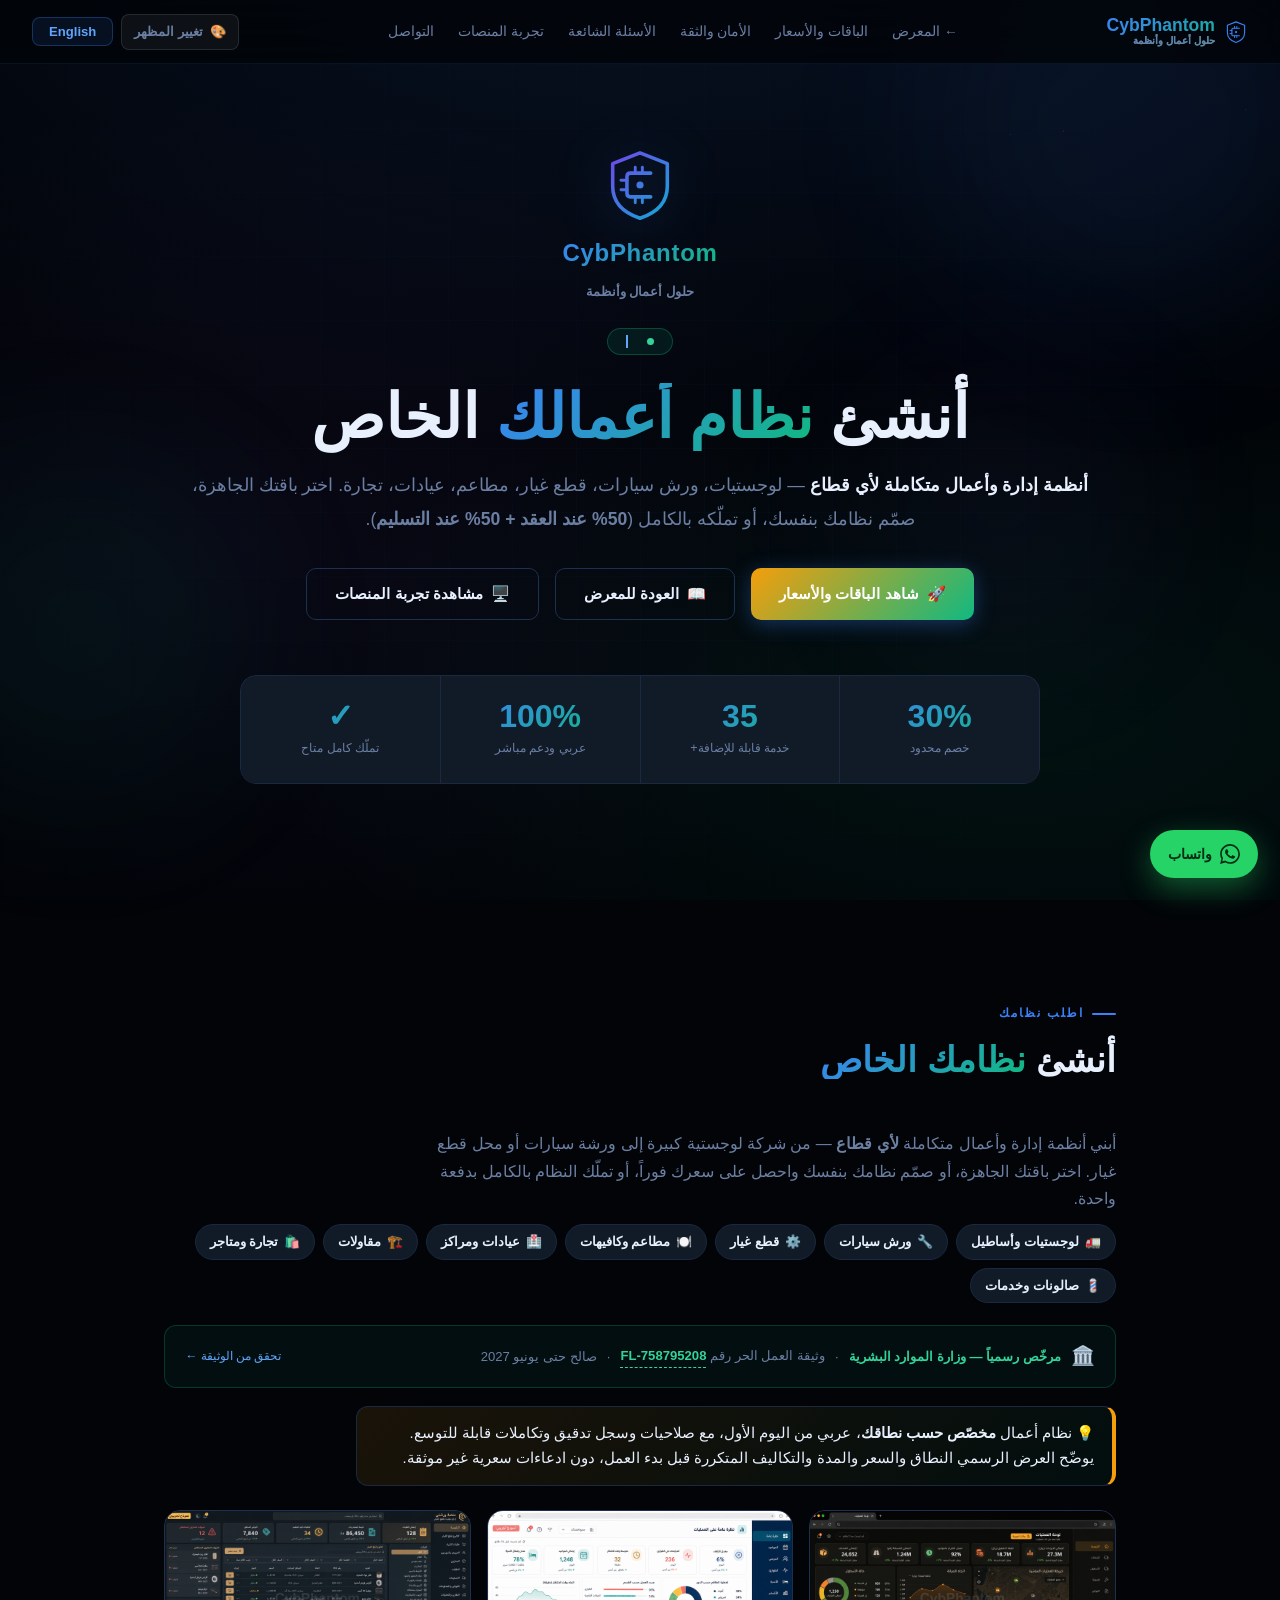
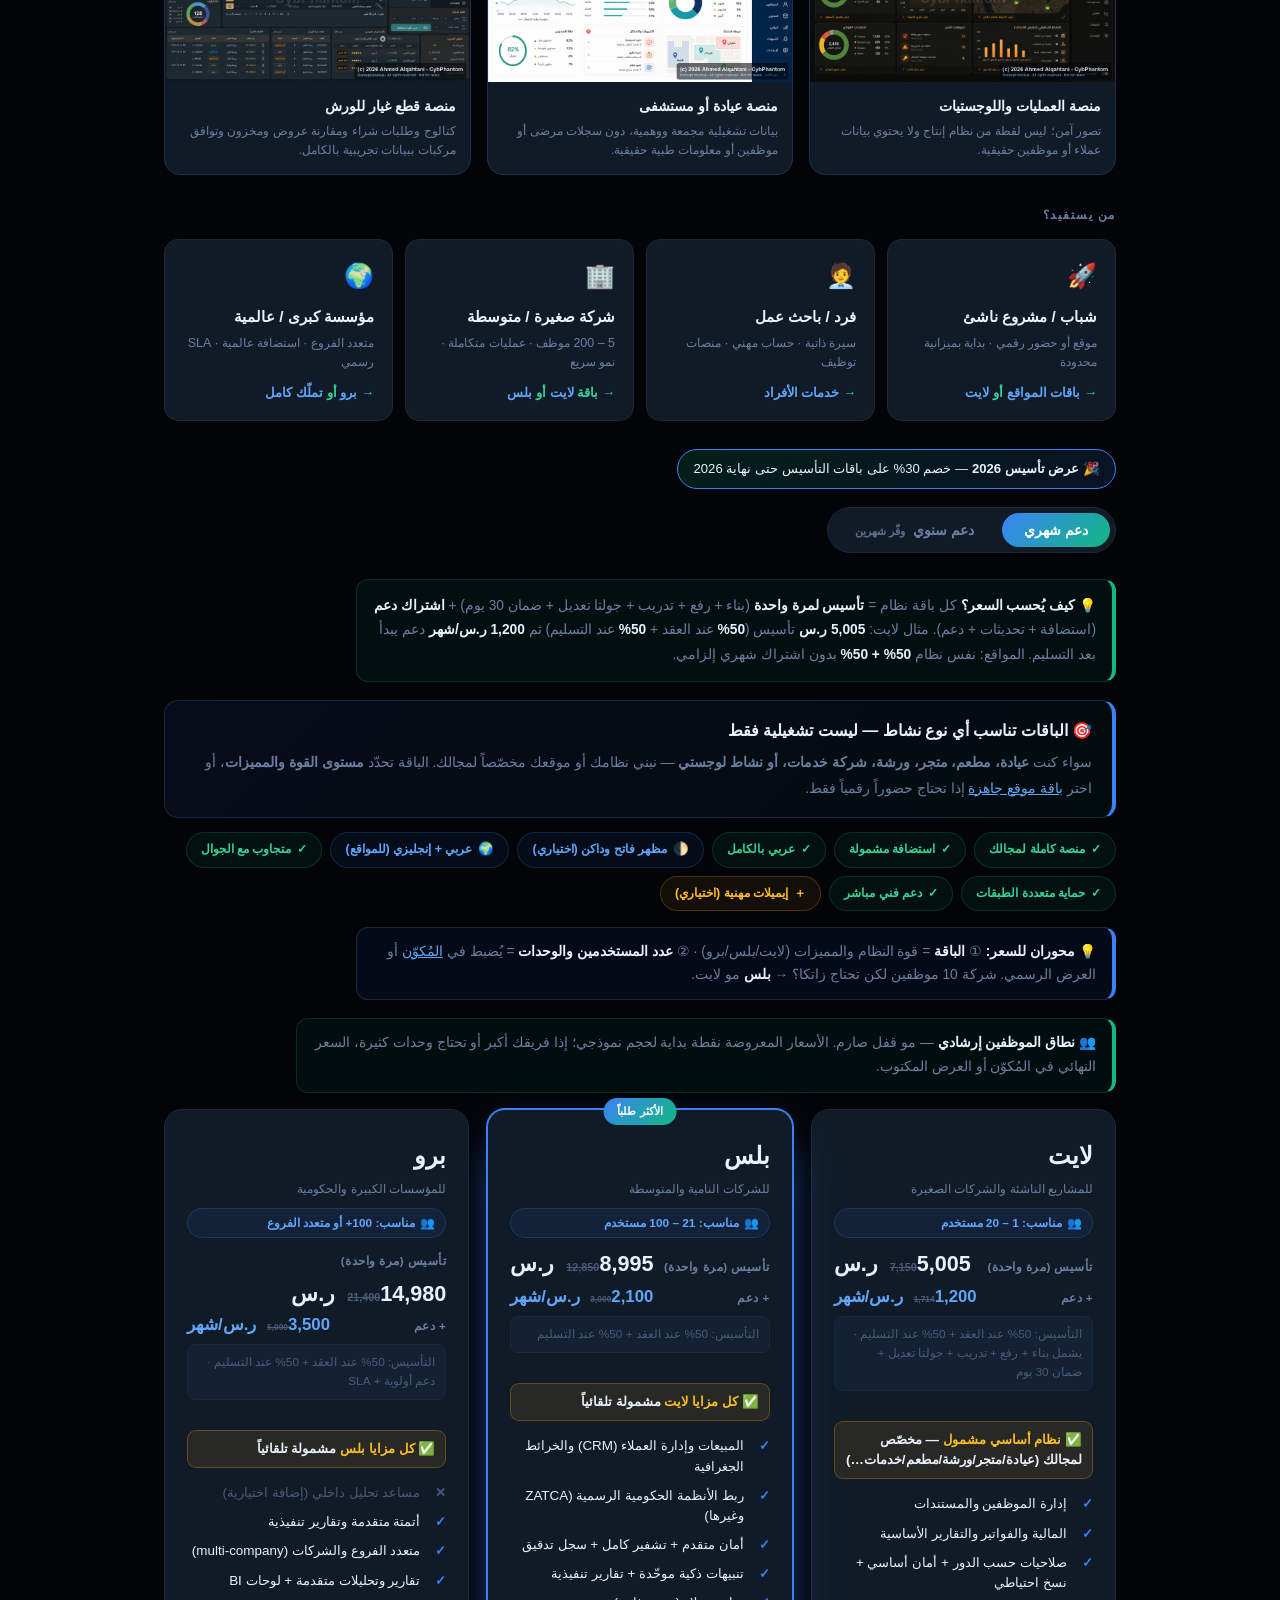
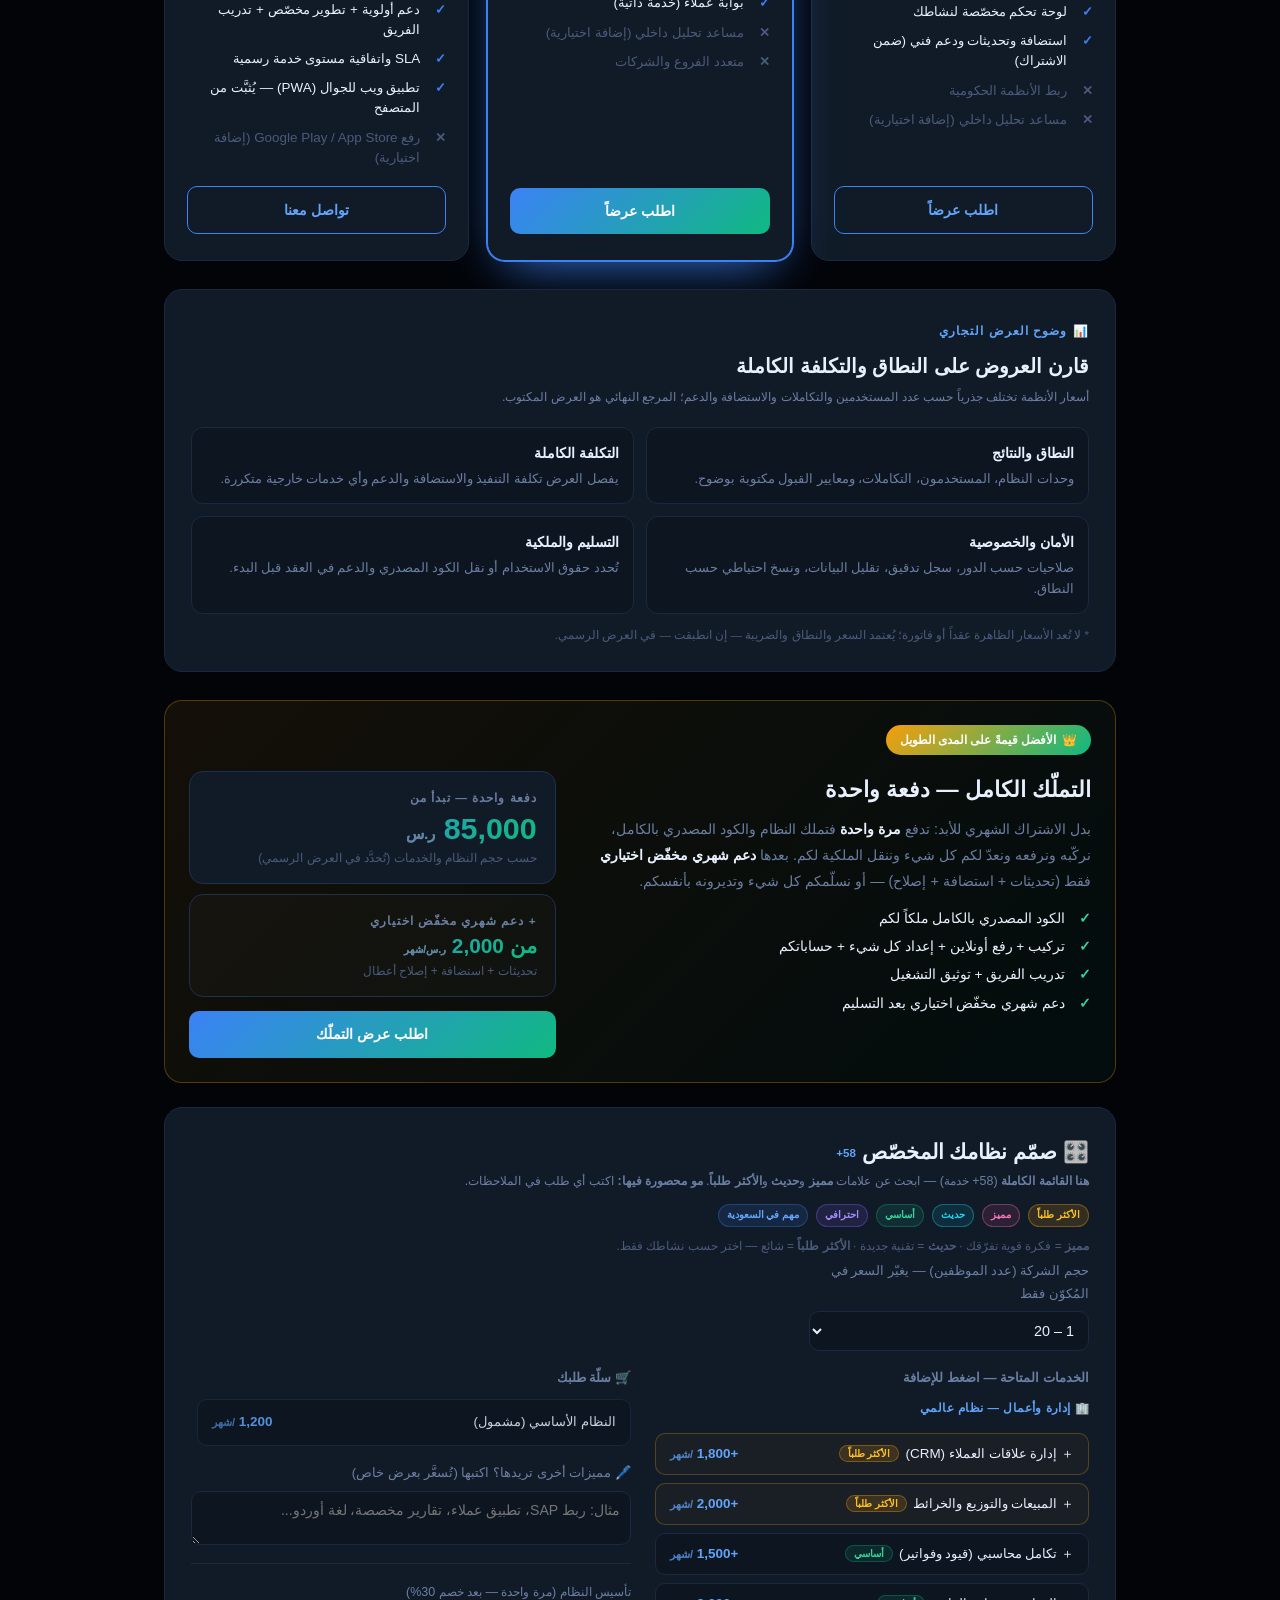
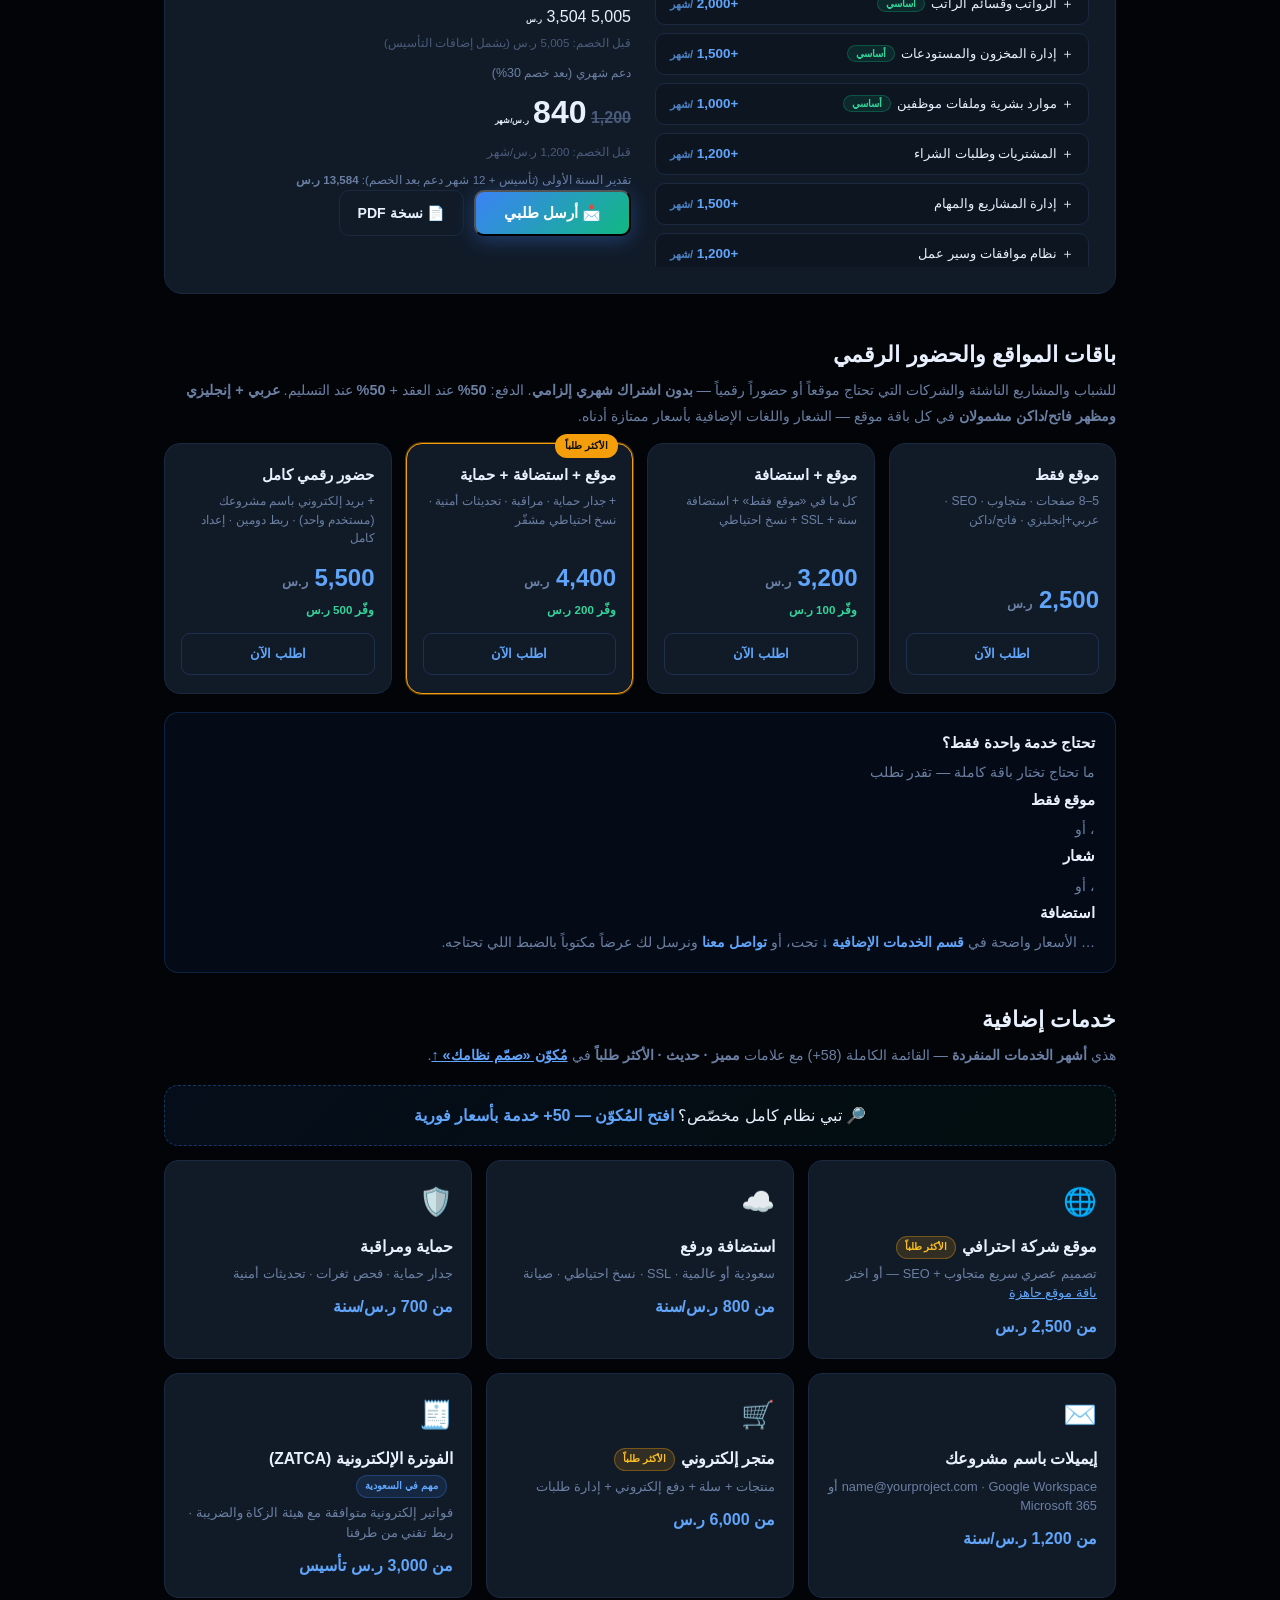
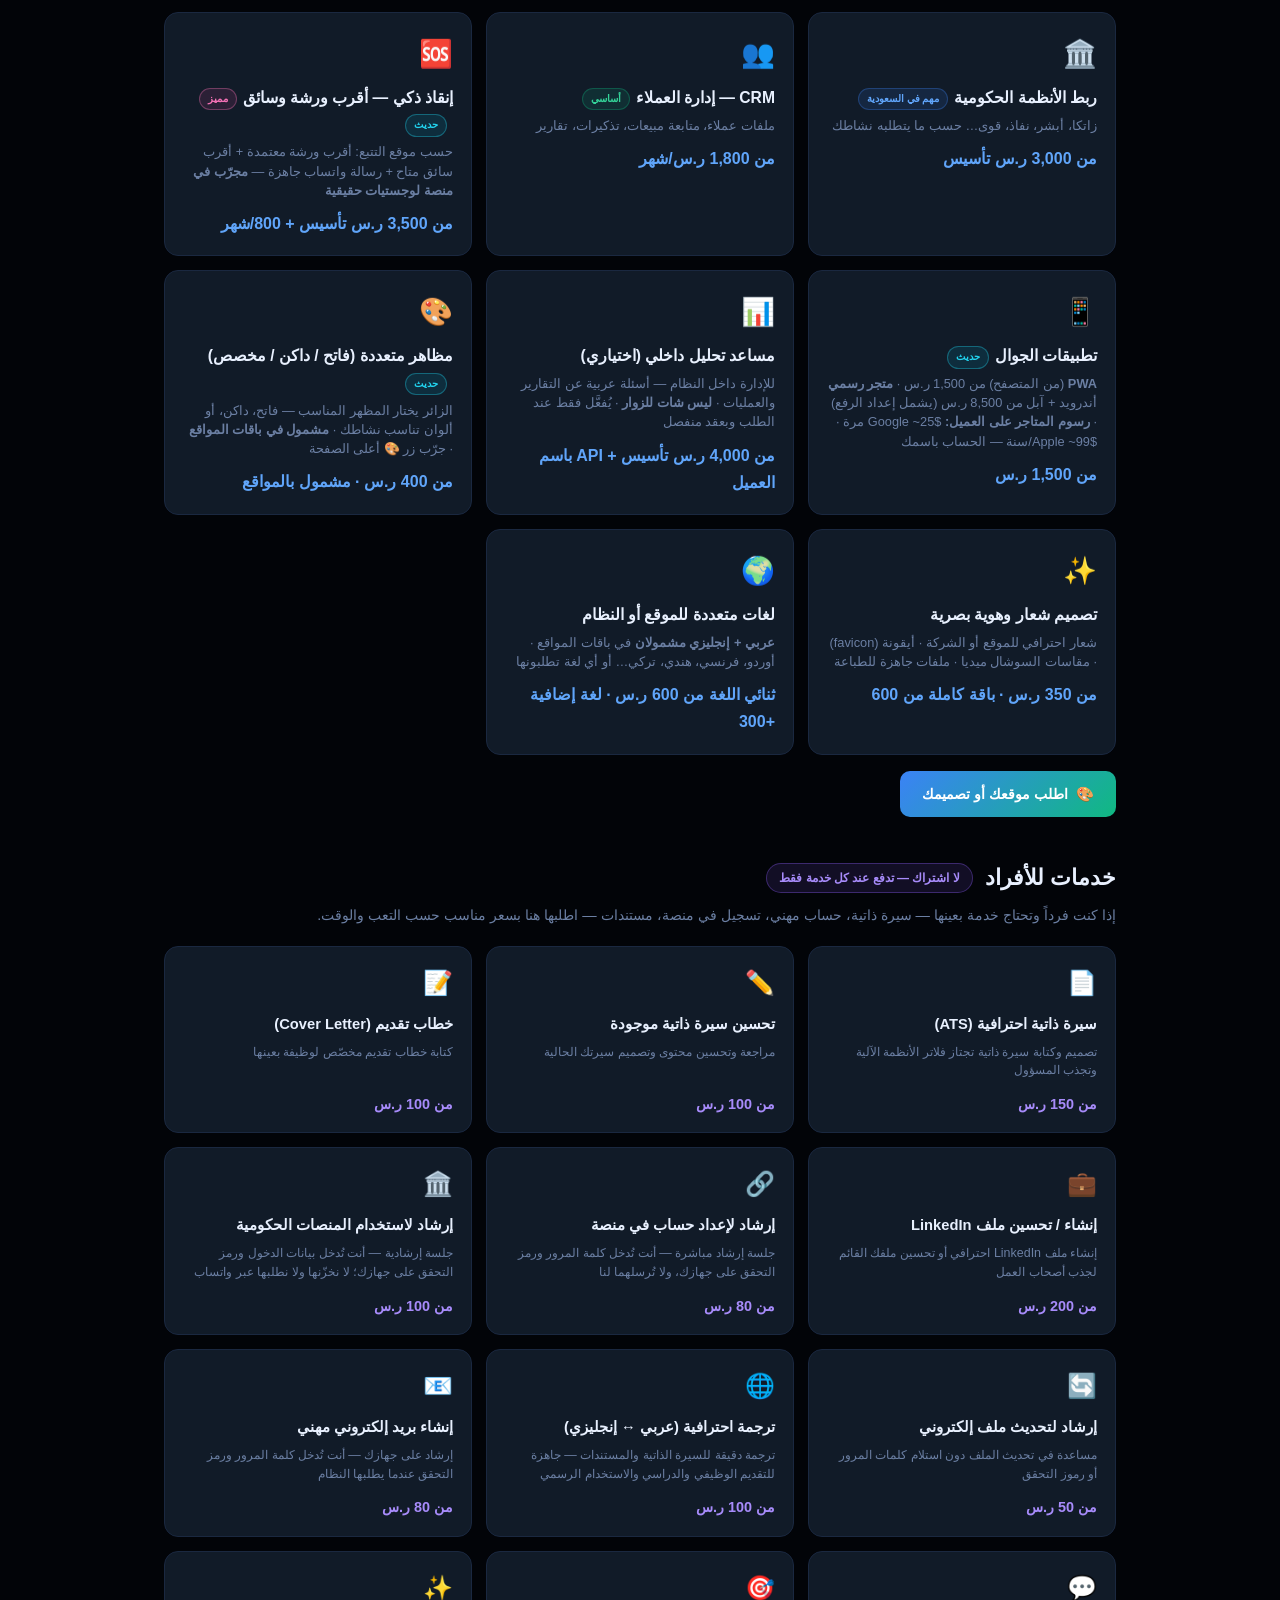
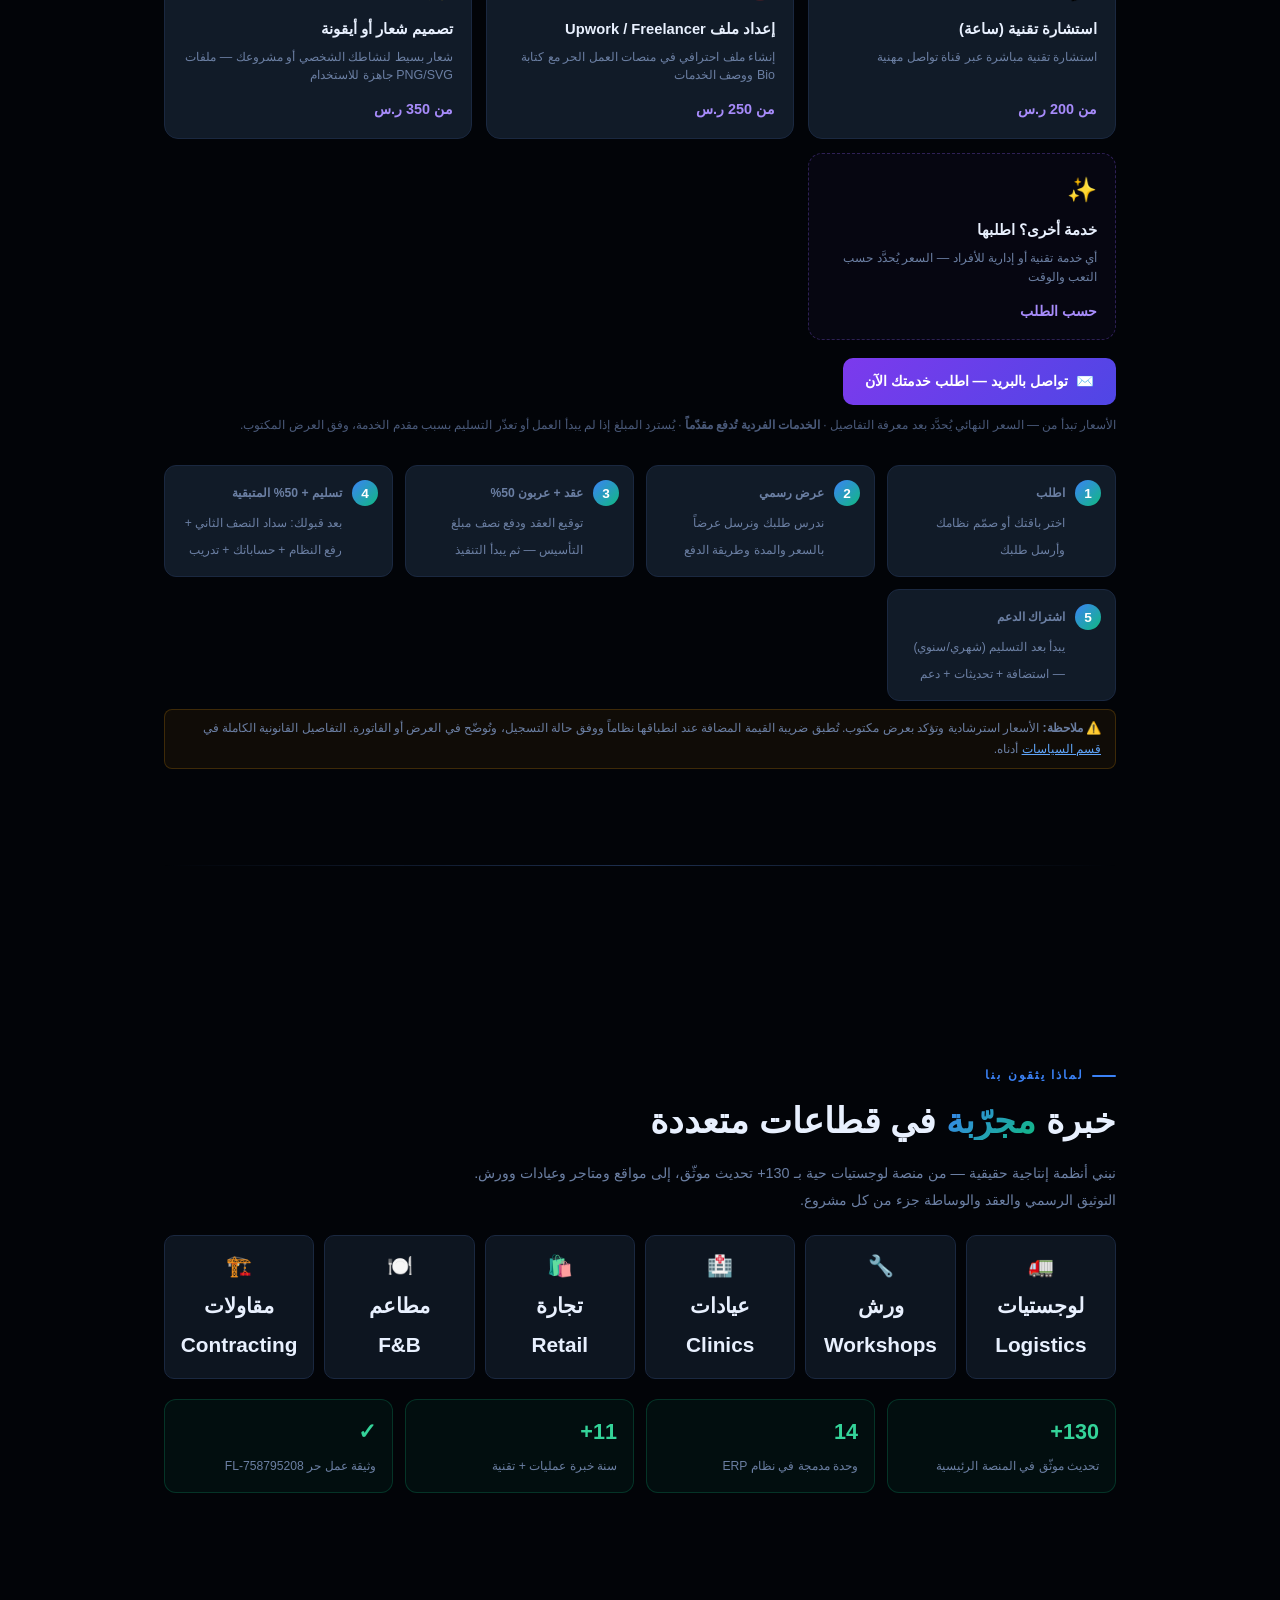
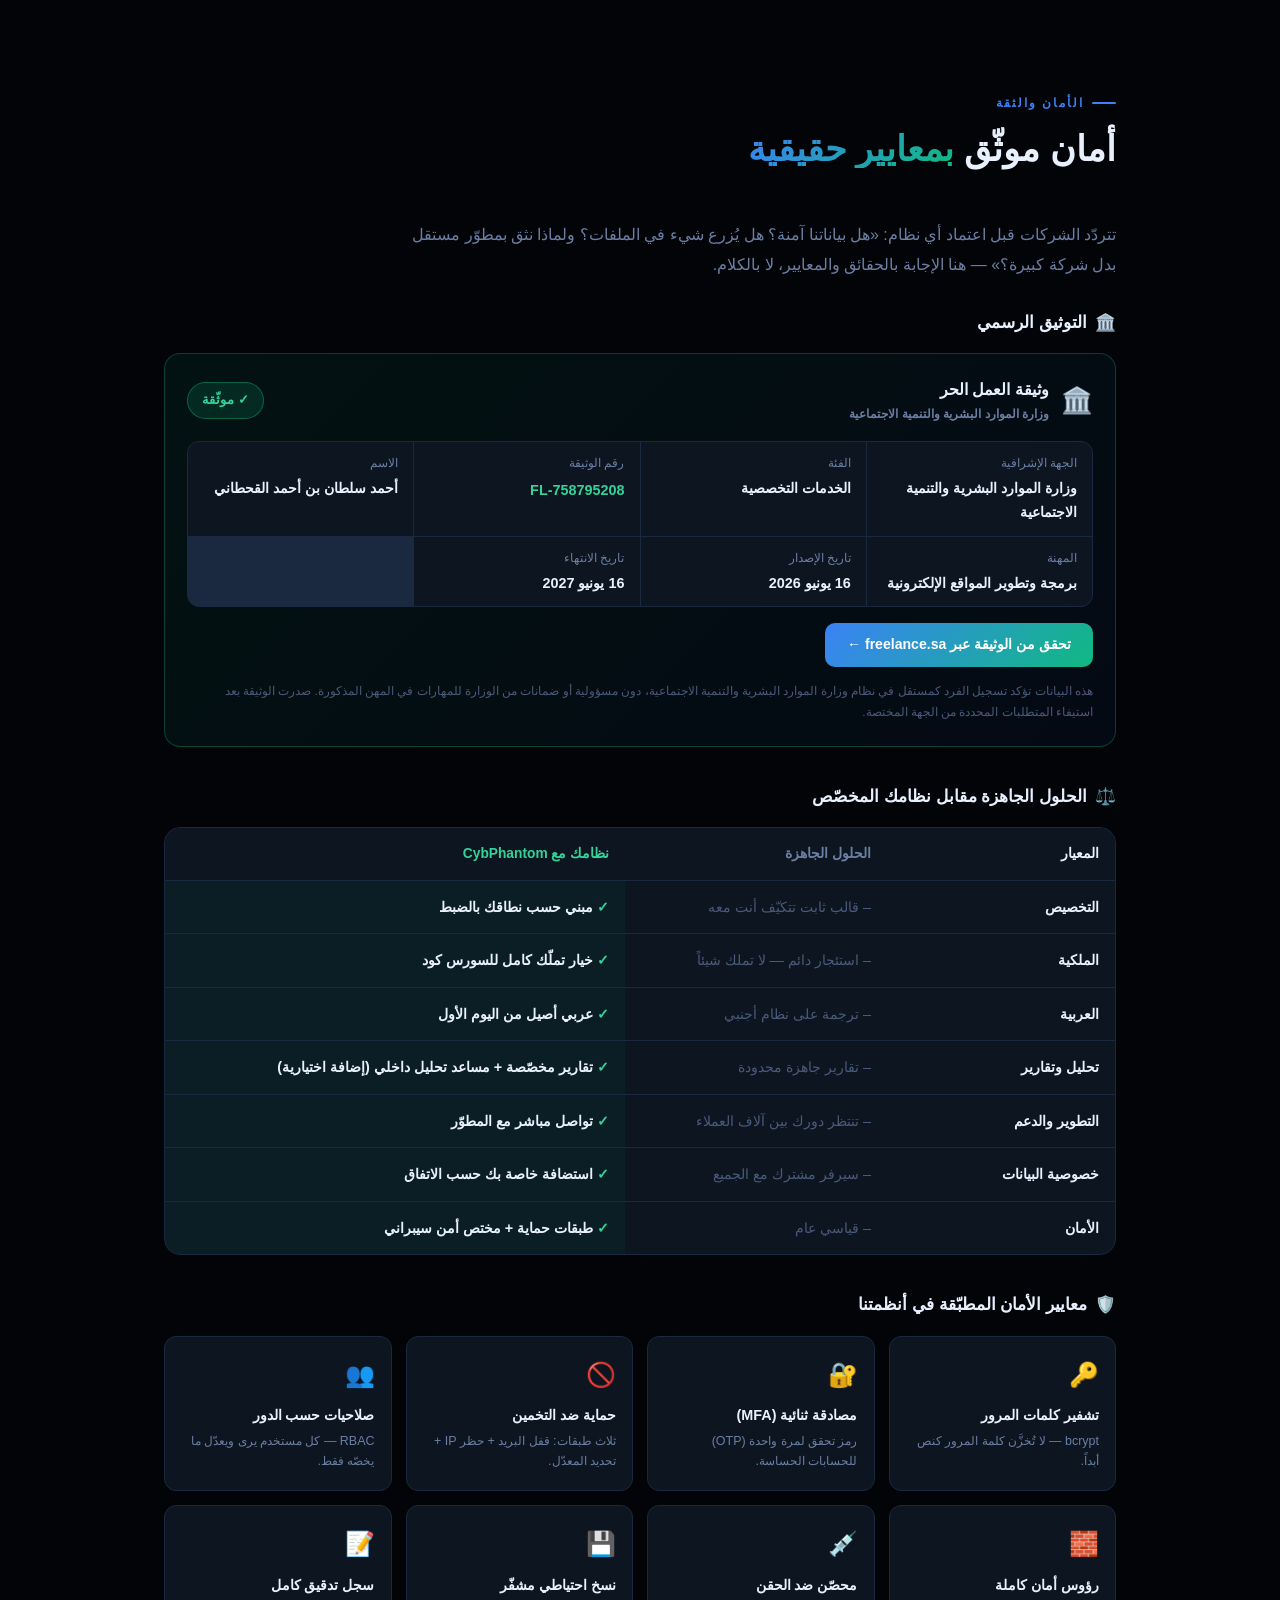
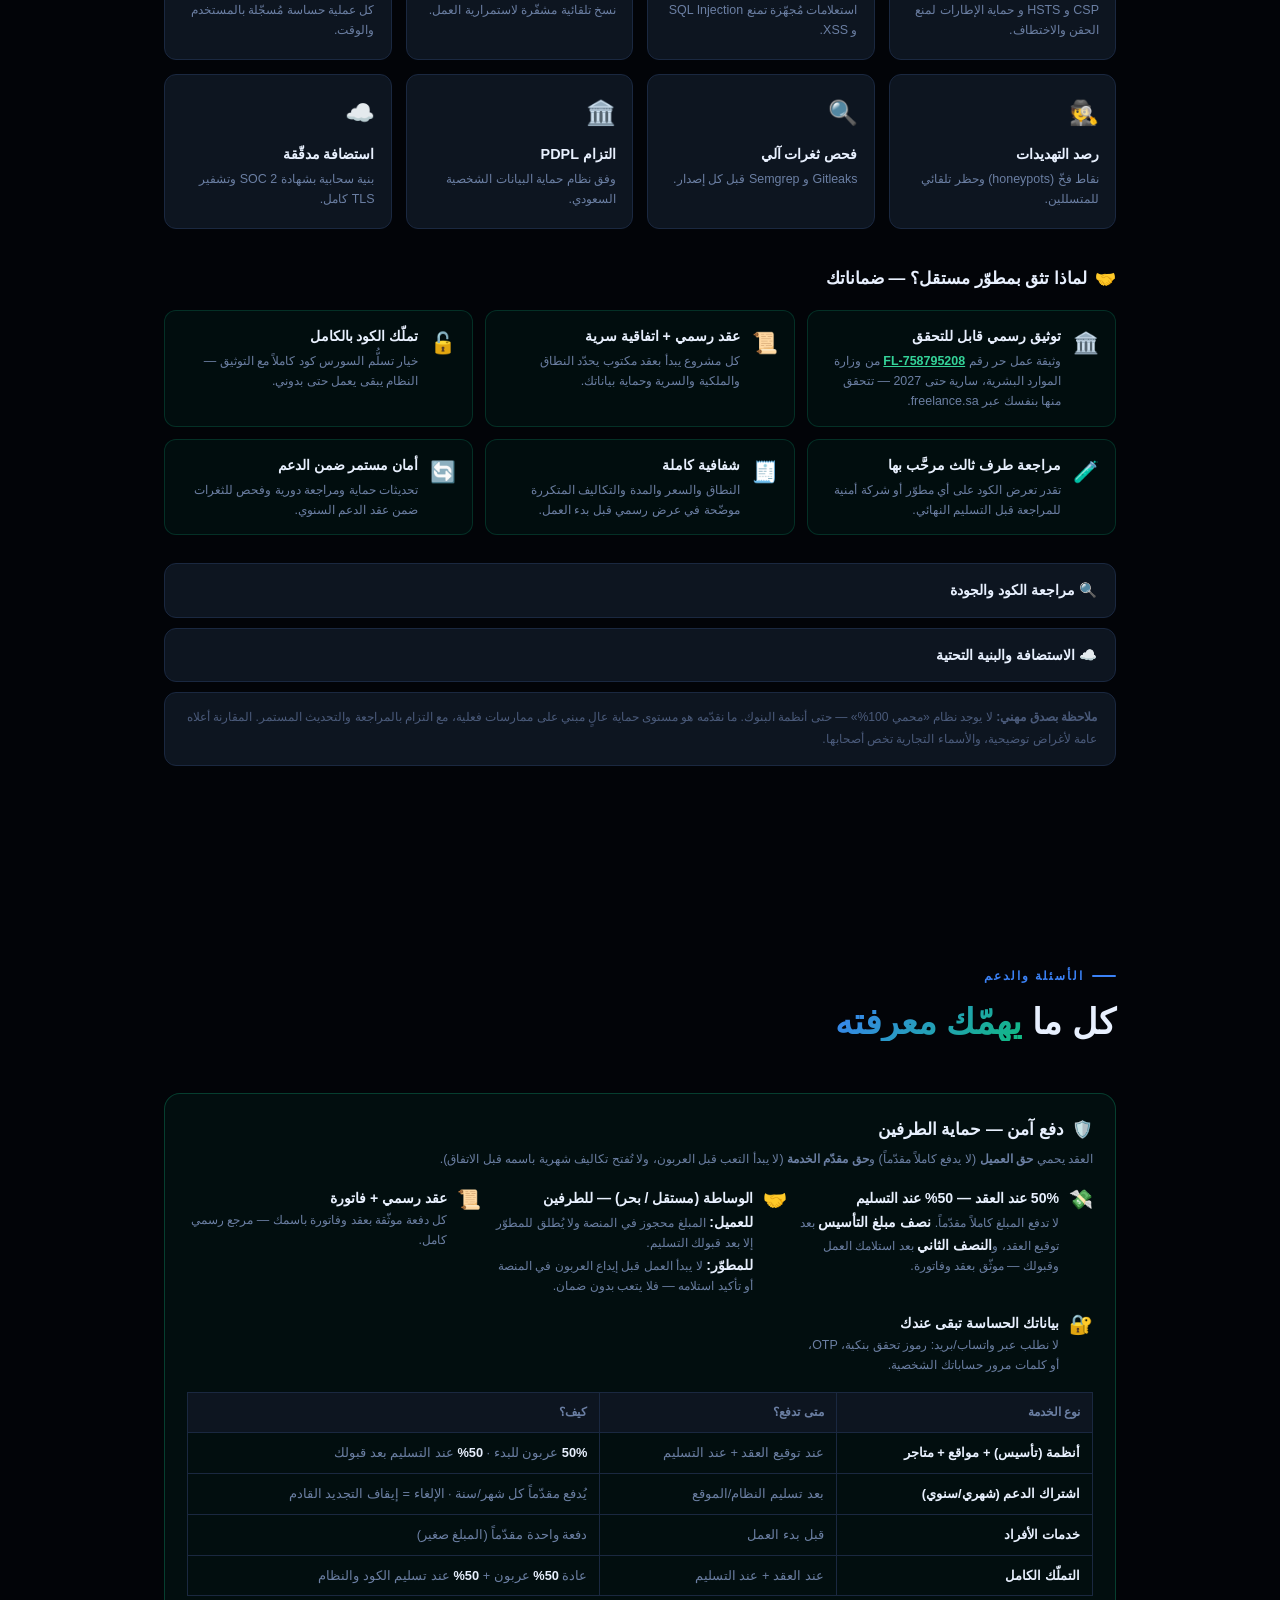
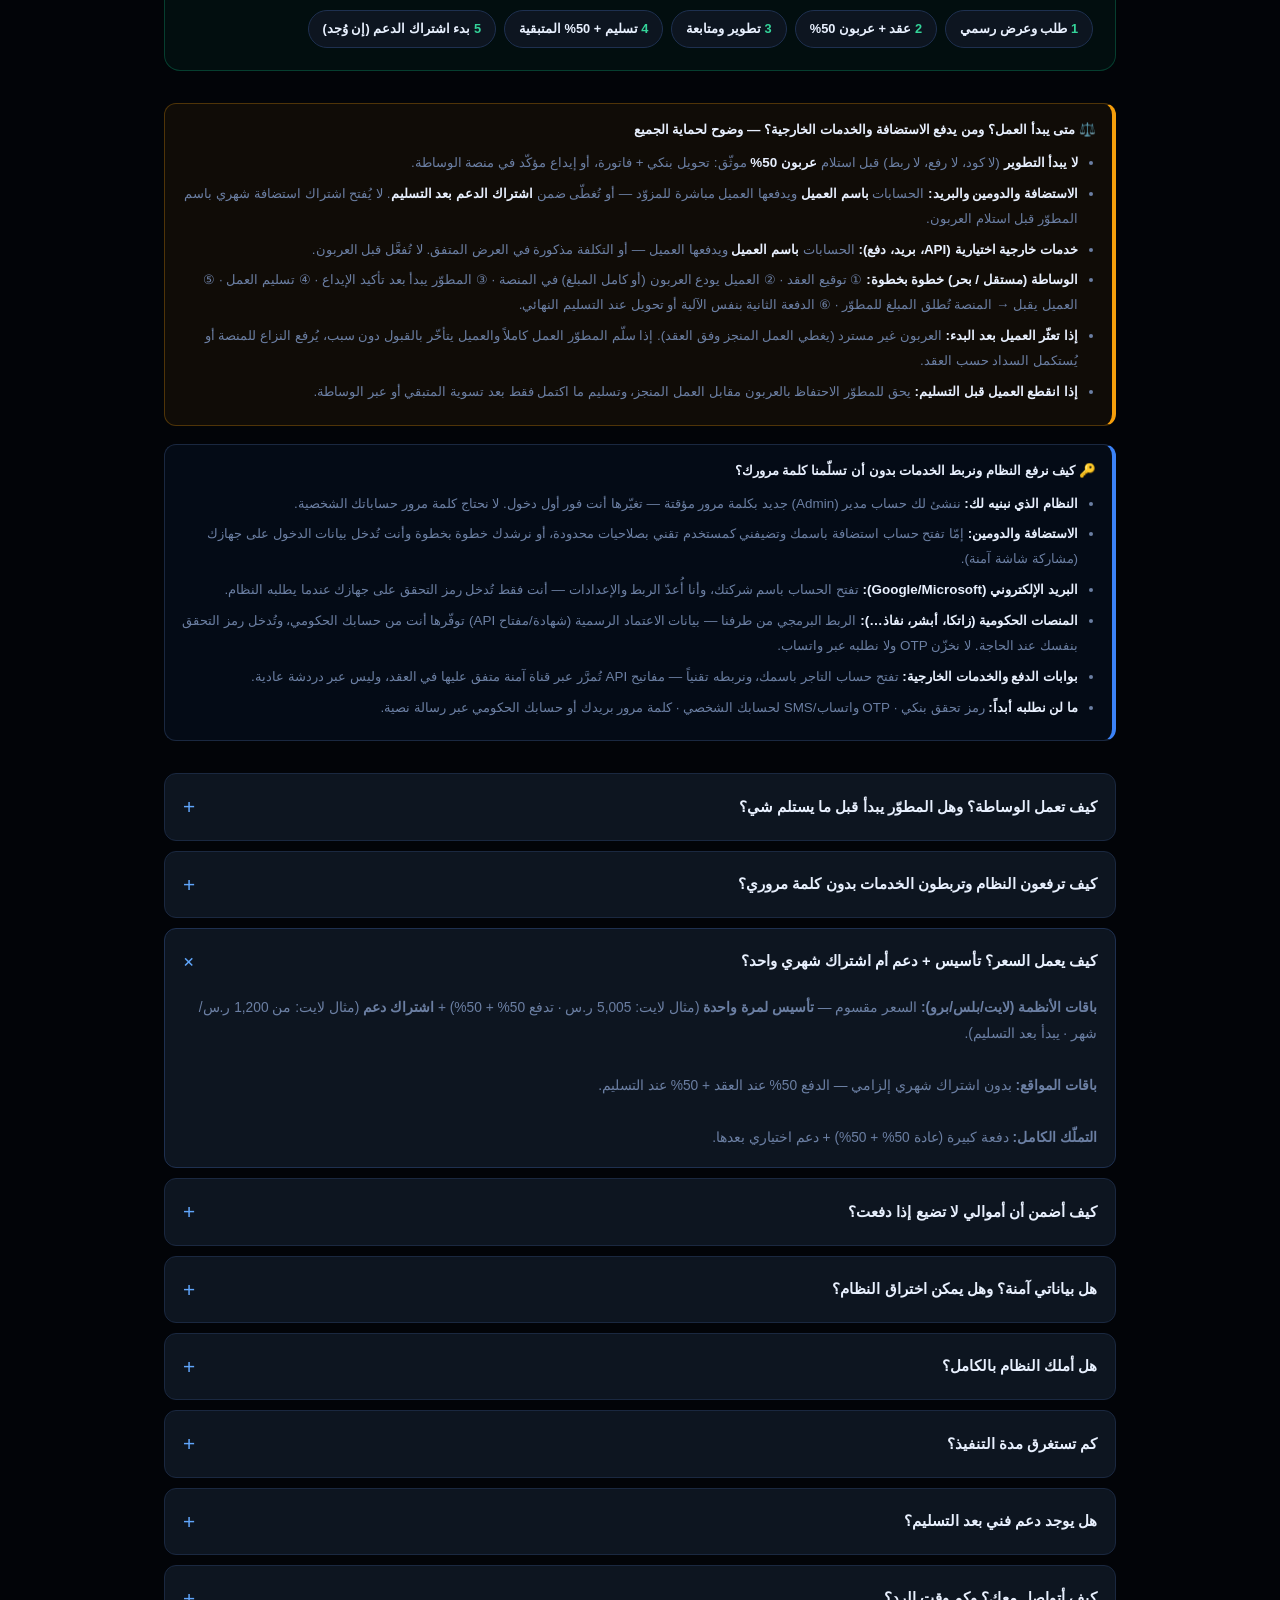
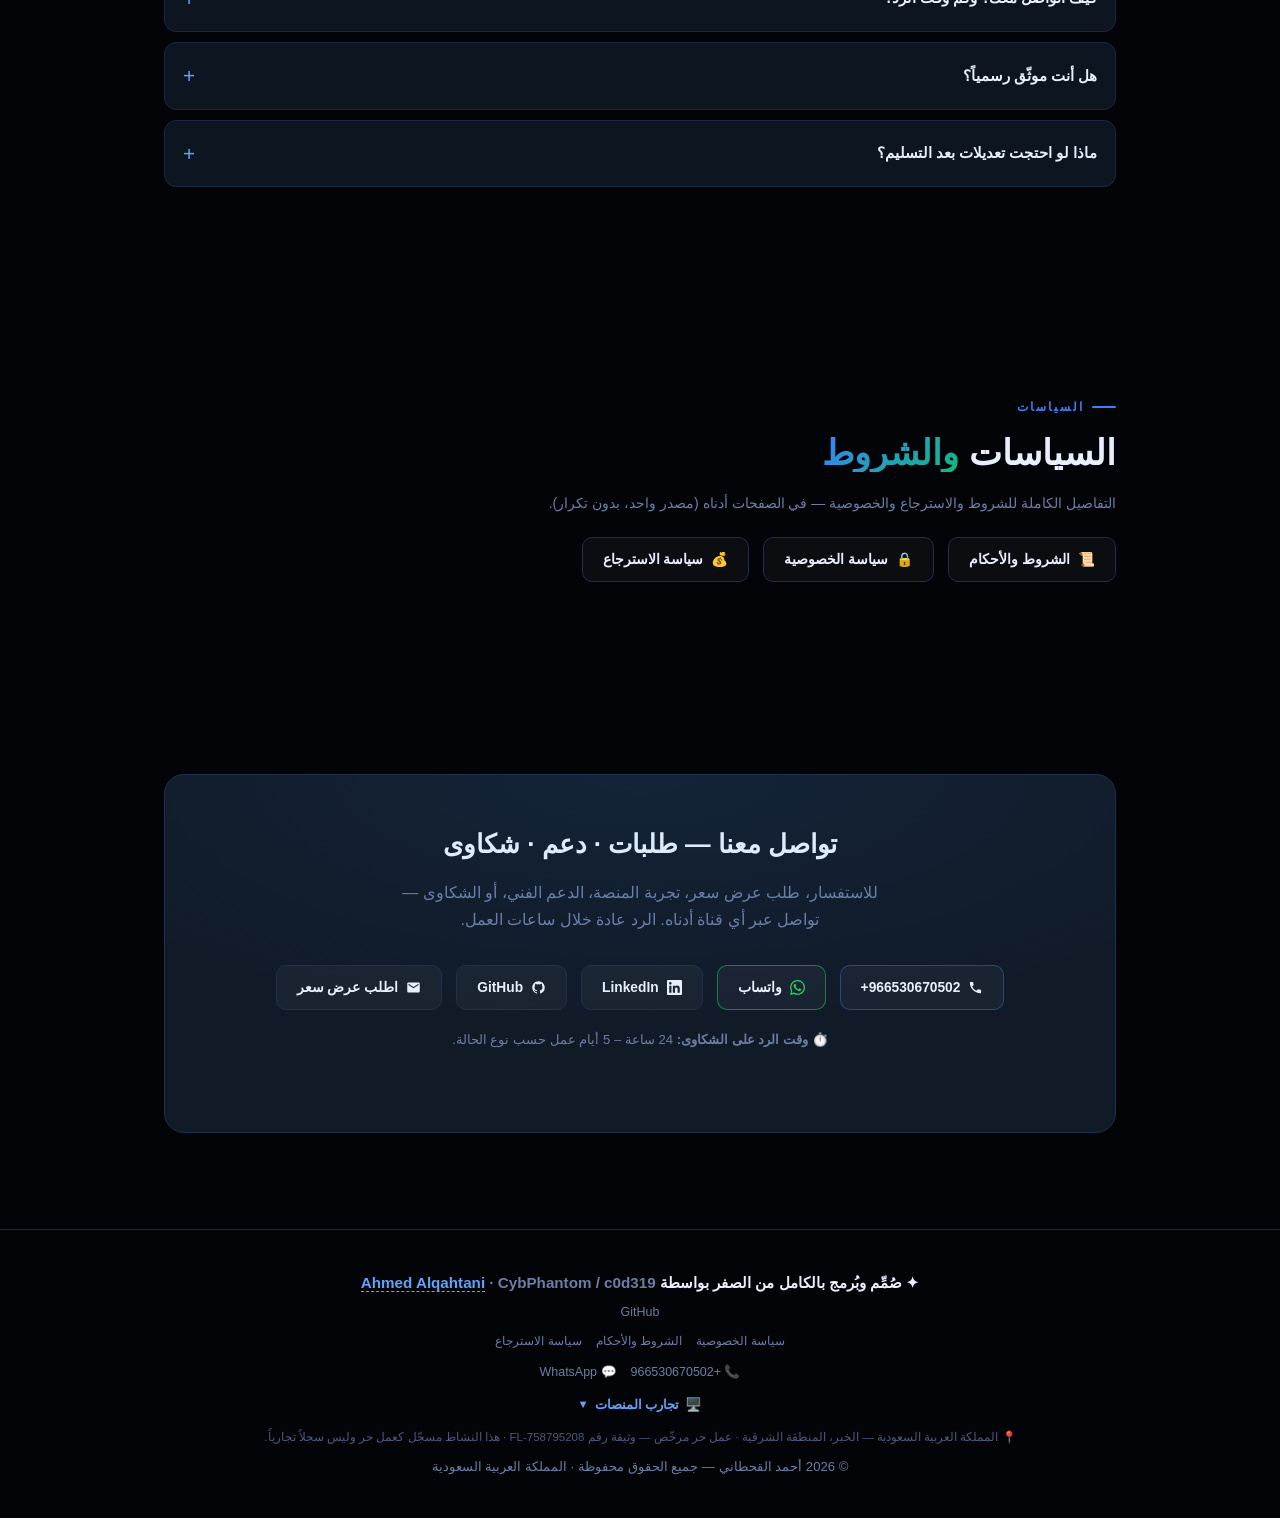
==== commit 11fb9098: "content: clarify pricing configurator company size label" ====
--- a/index.html
+++ b/index.html
@@ -1223,7 +1223,7 @@
       </div>
 
       <label class="cfg-size">
-        <span data-ar>حجم الشركة (عدد الموظفين)</span><span data-en>Company size (employees)</span>
+        <span data-ar>حجم الشركة (عدد الموظفين) — يغيّر السعر في المُكوّن فقط</span><span data-en>Company size (employees) — adjusts configurator price only</span>
         <select id="cfgSize" onchange="renderCfg()">
           <option value="1">1 – 20</option>
           <option value="1.25">21 – 50</option>
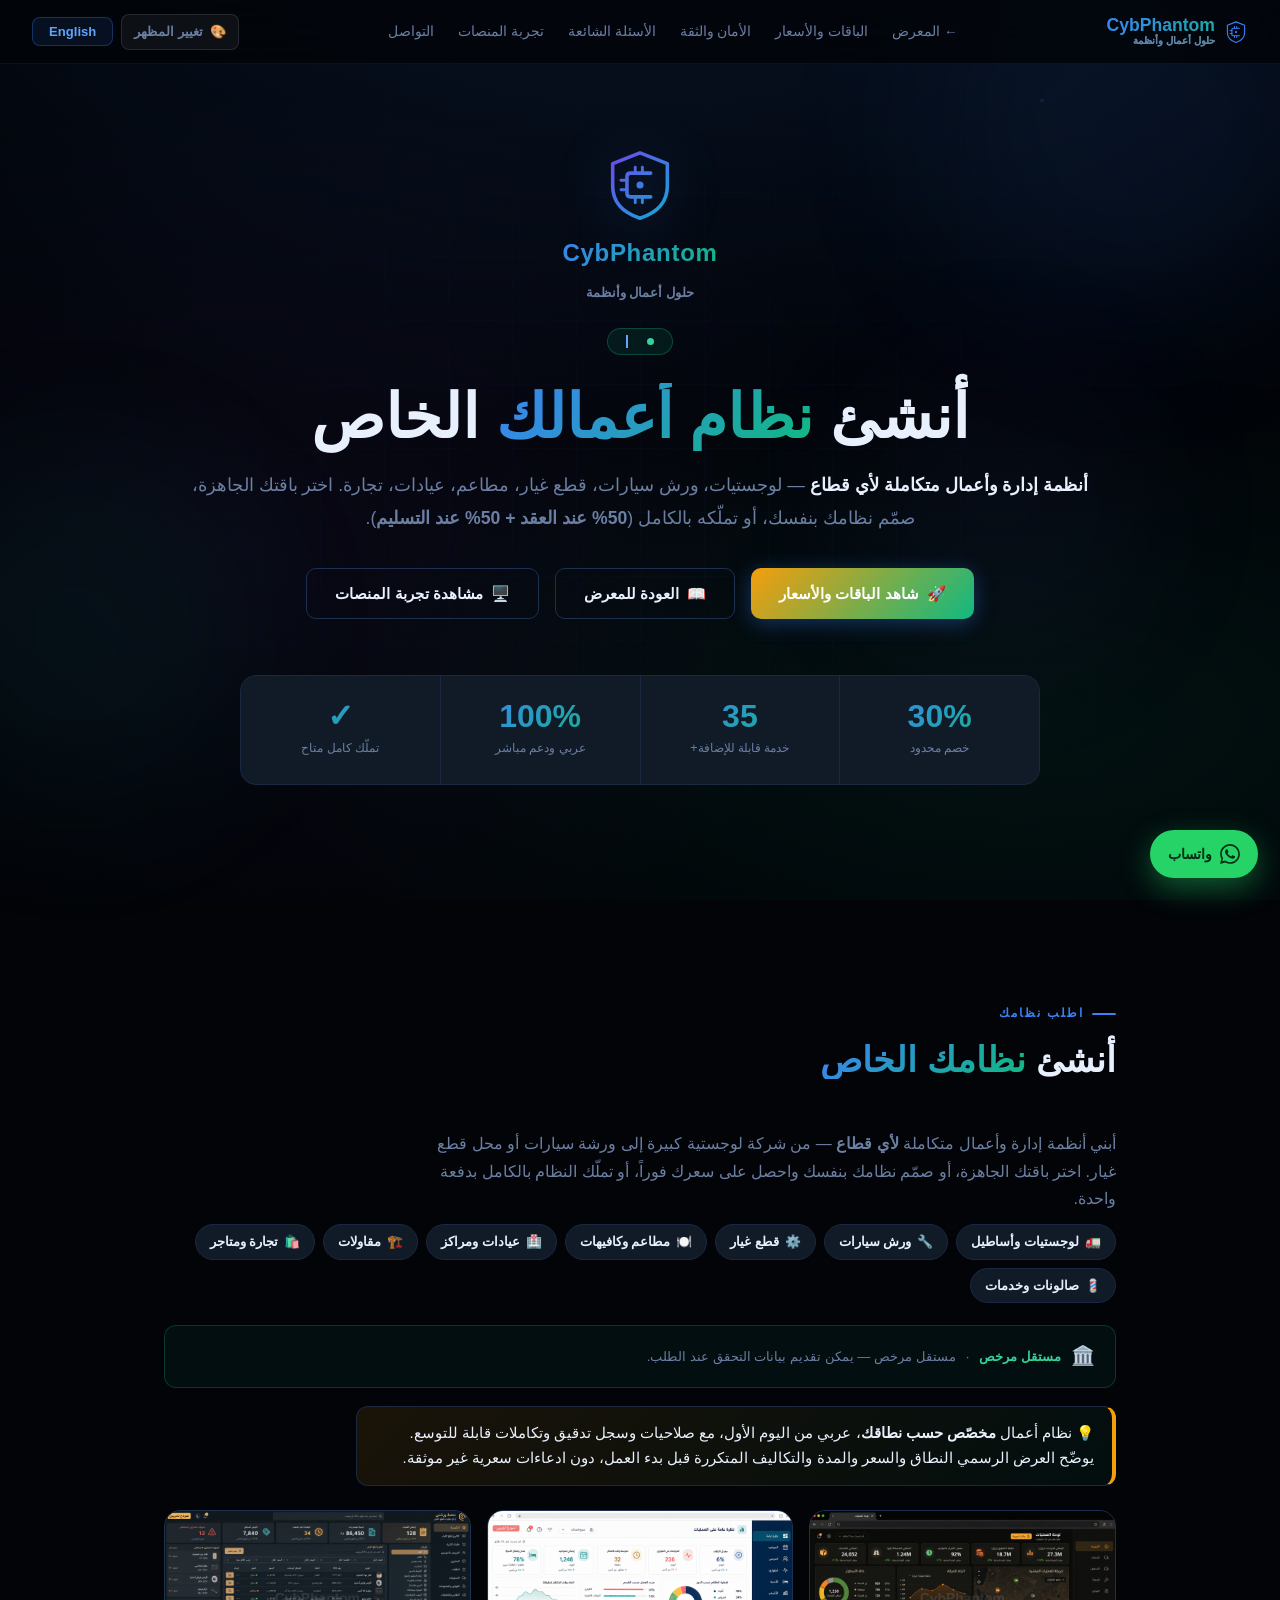
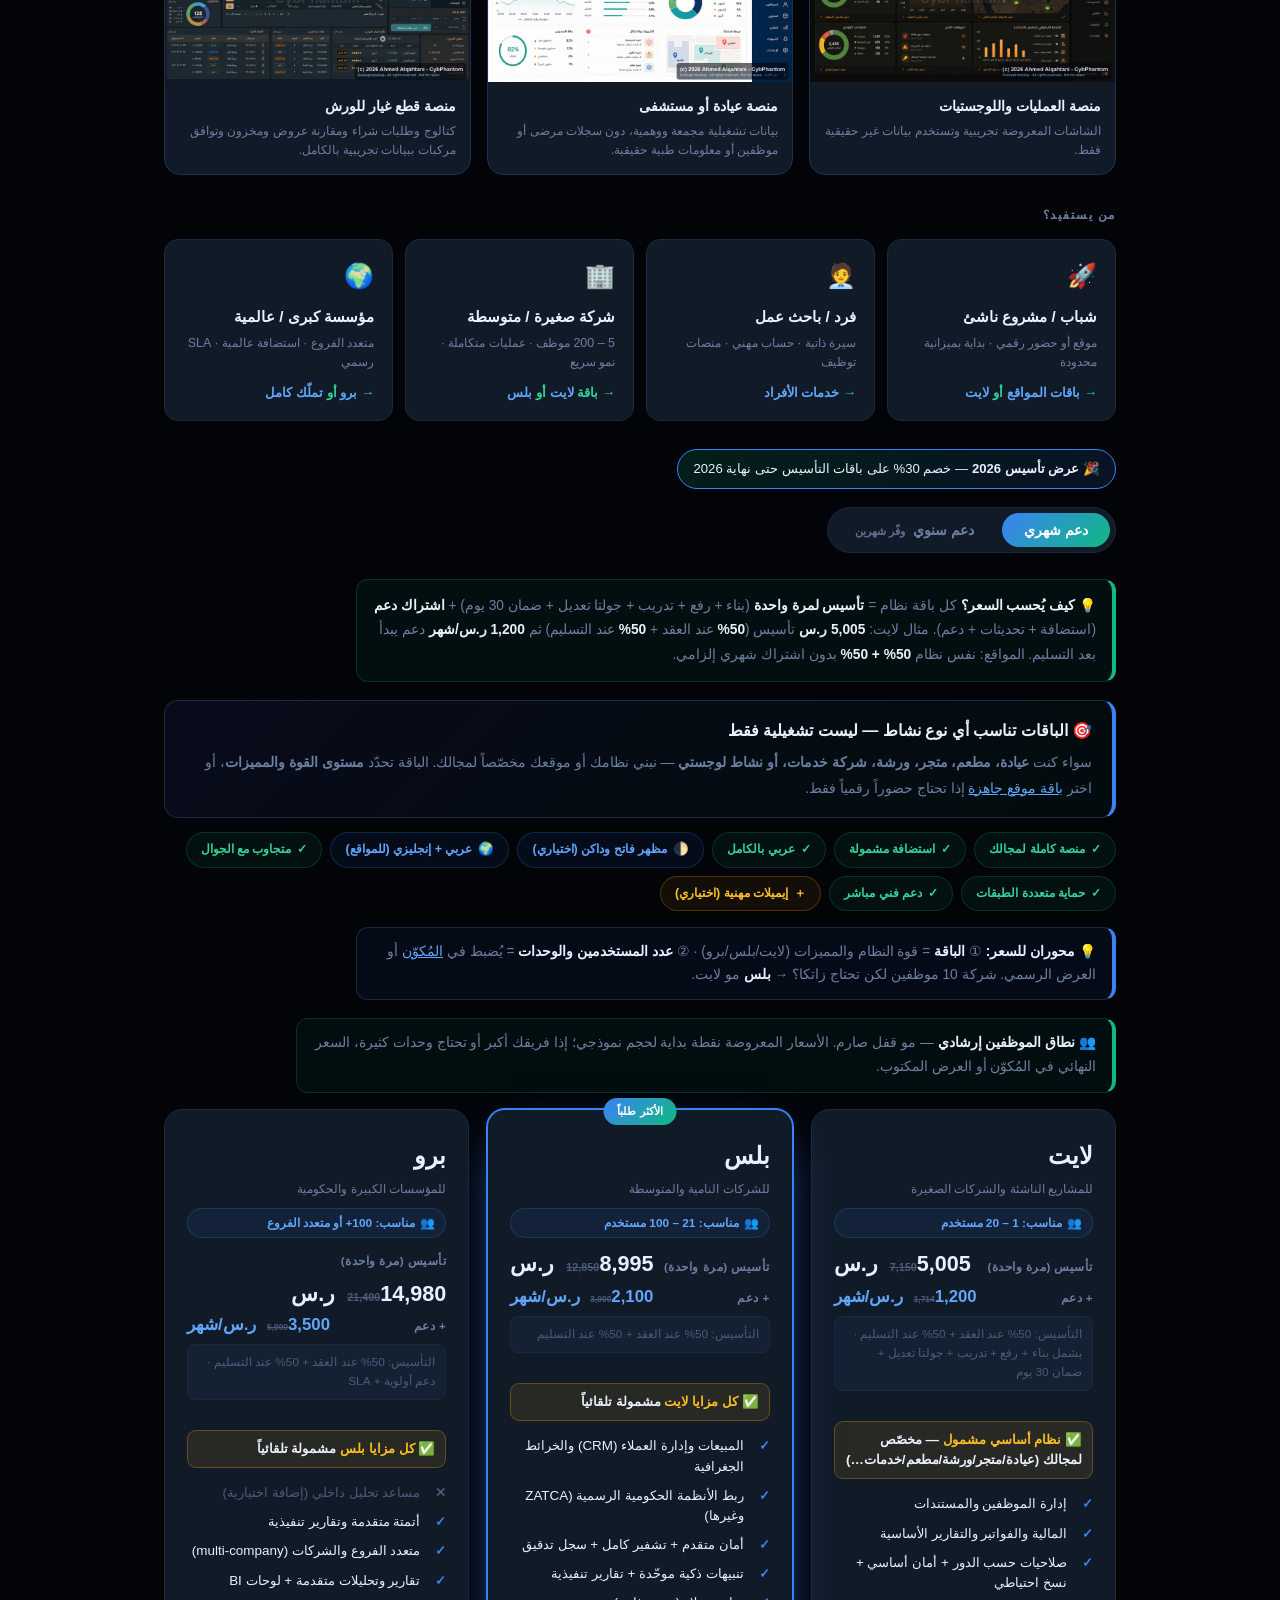
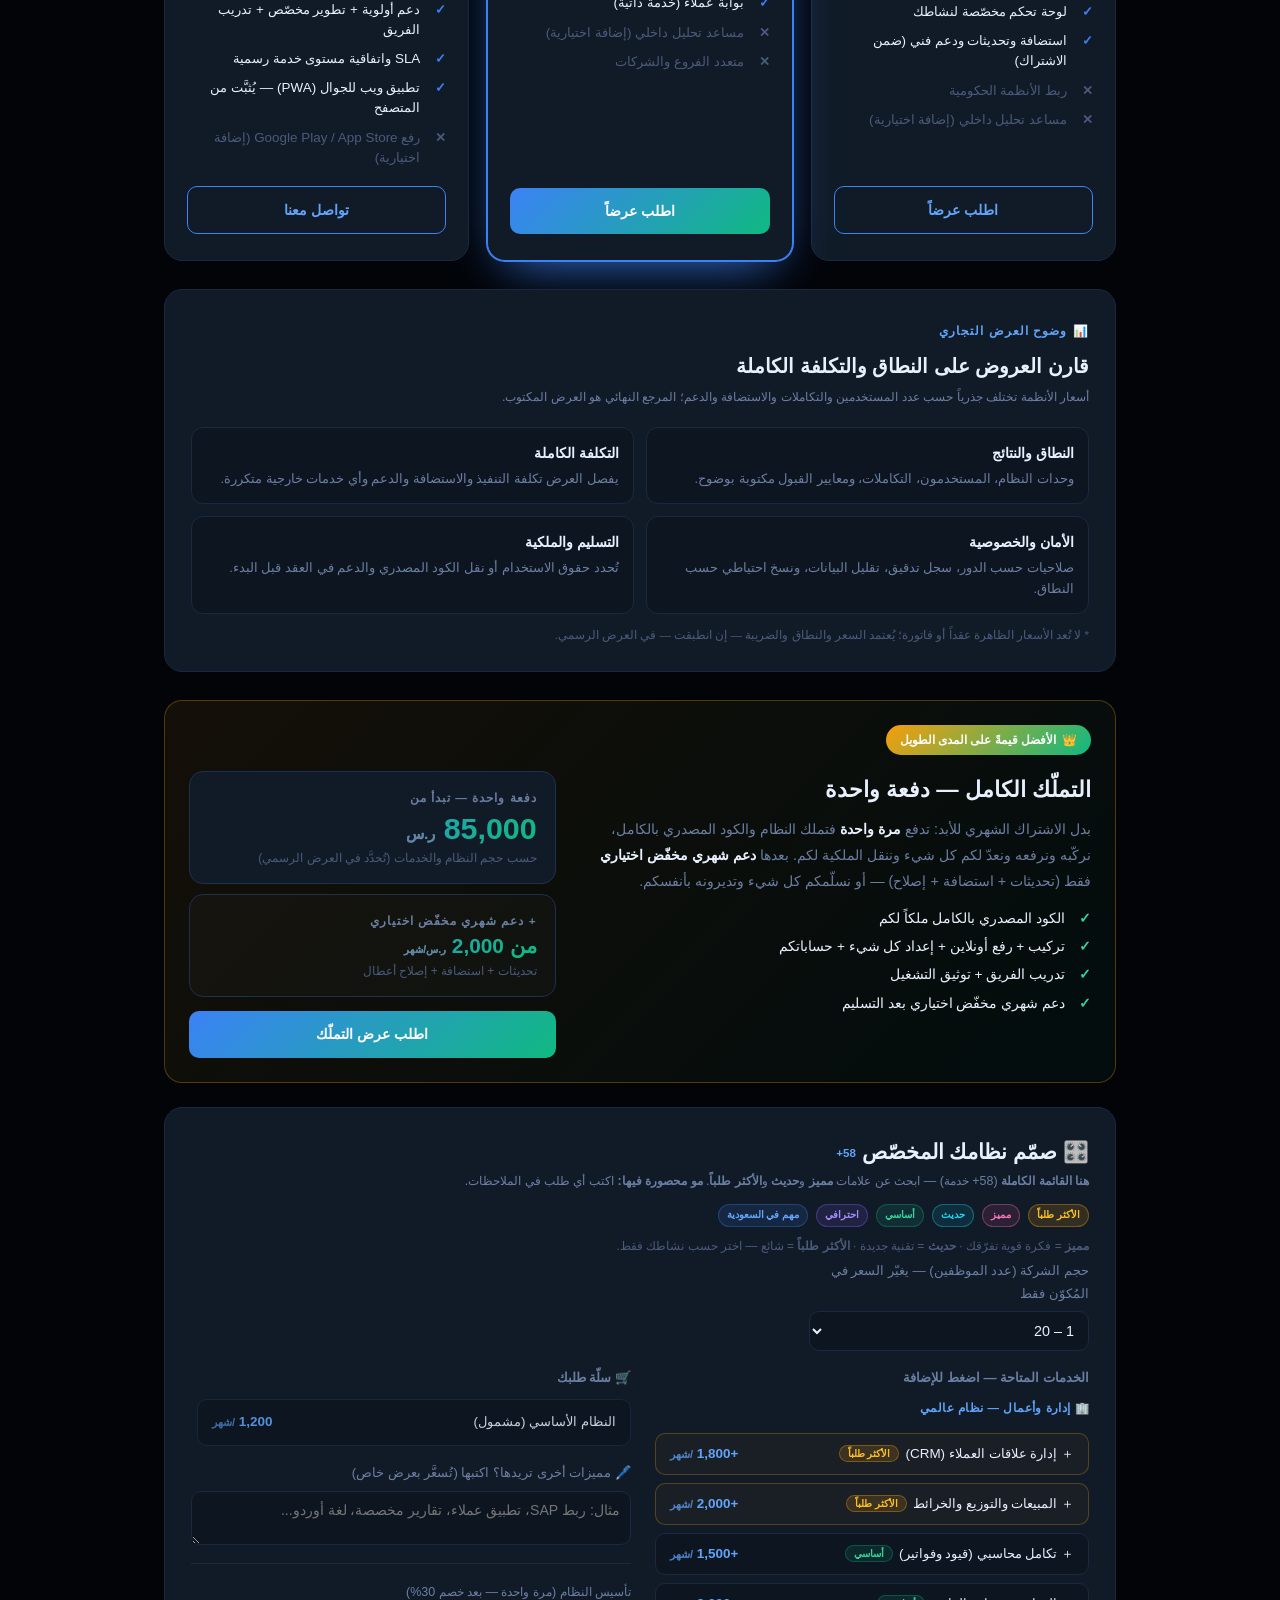
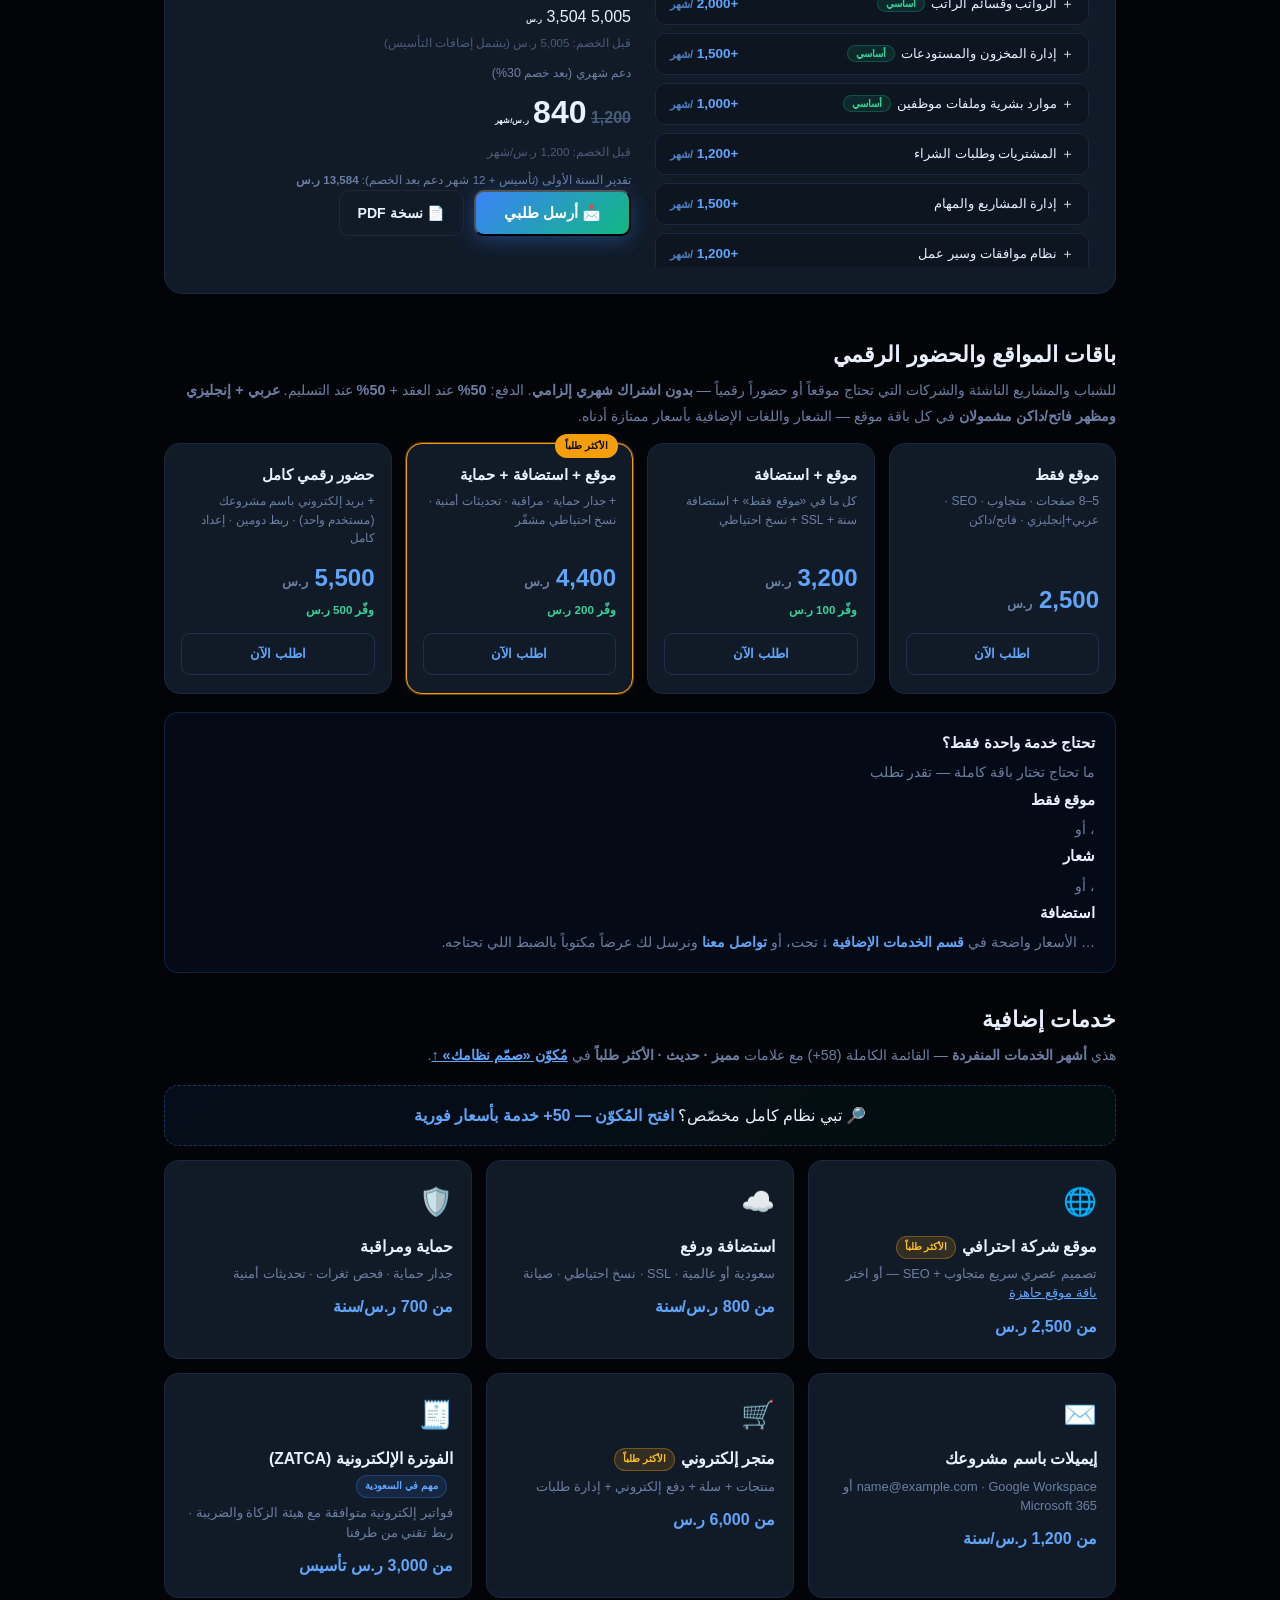
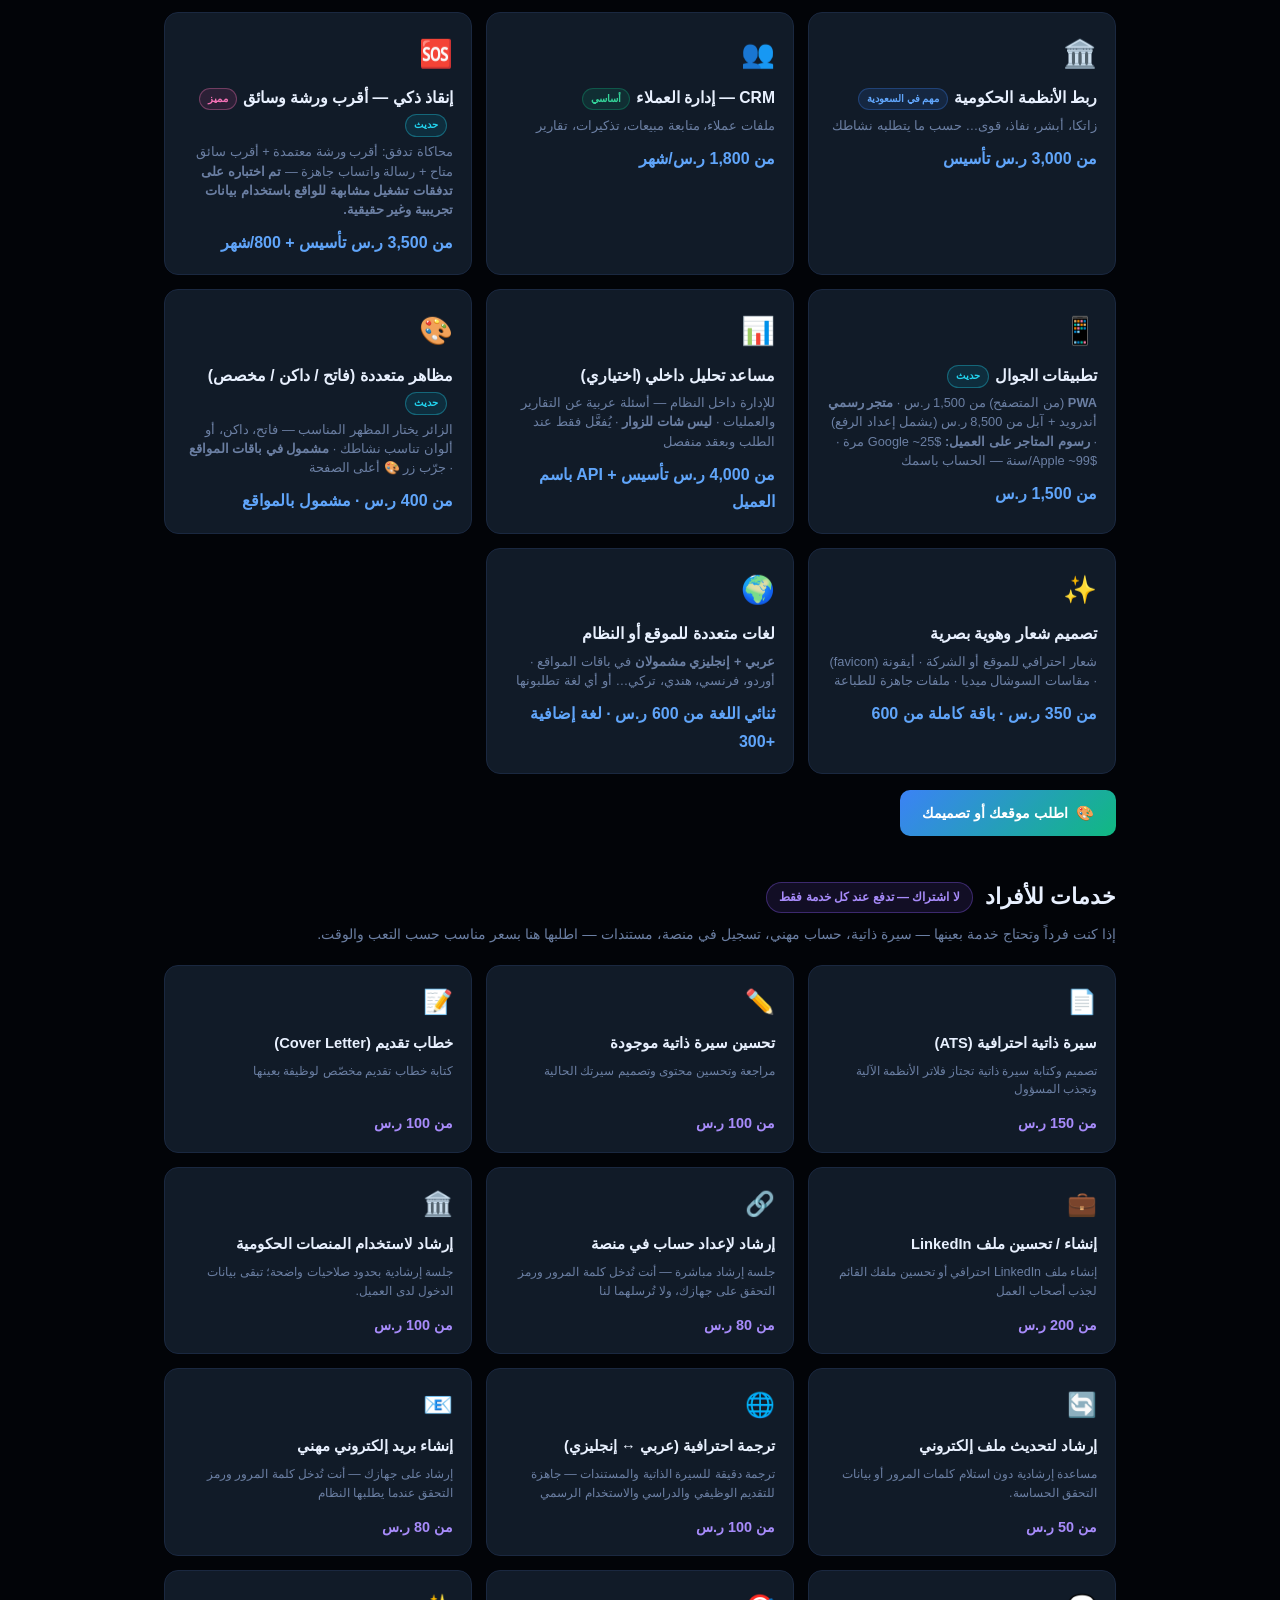
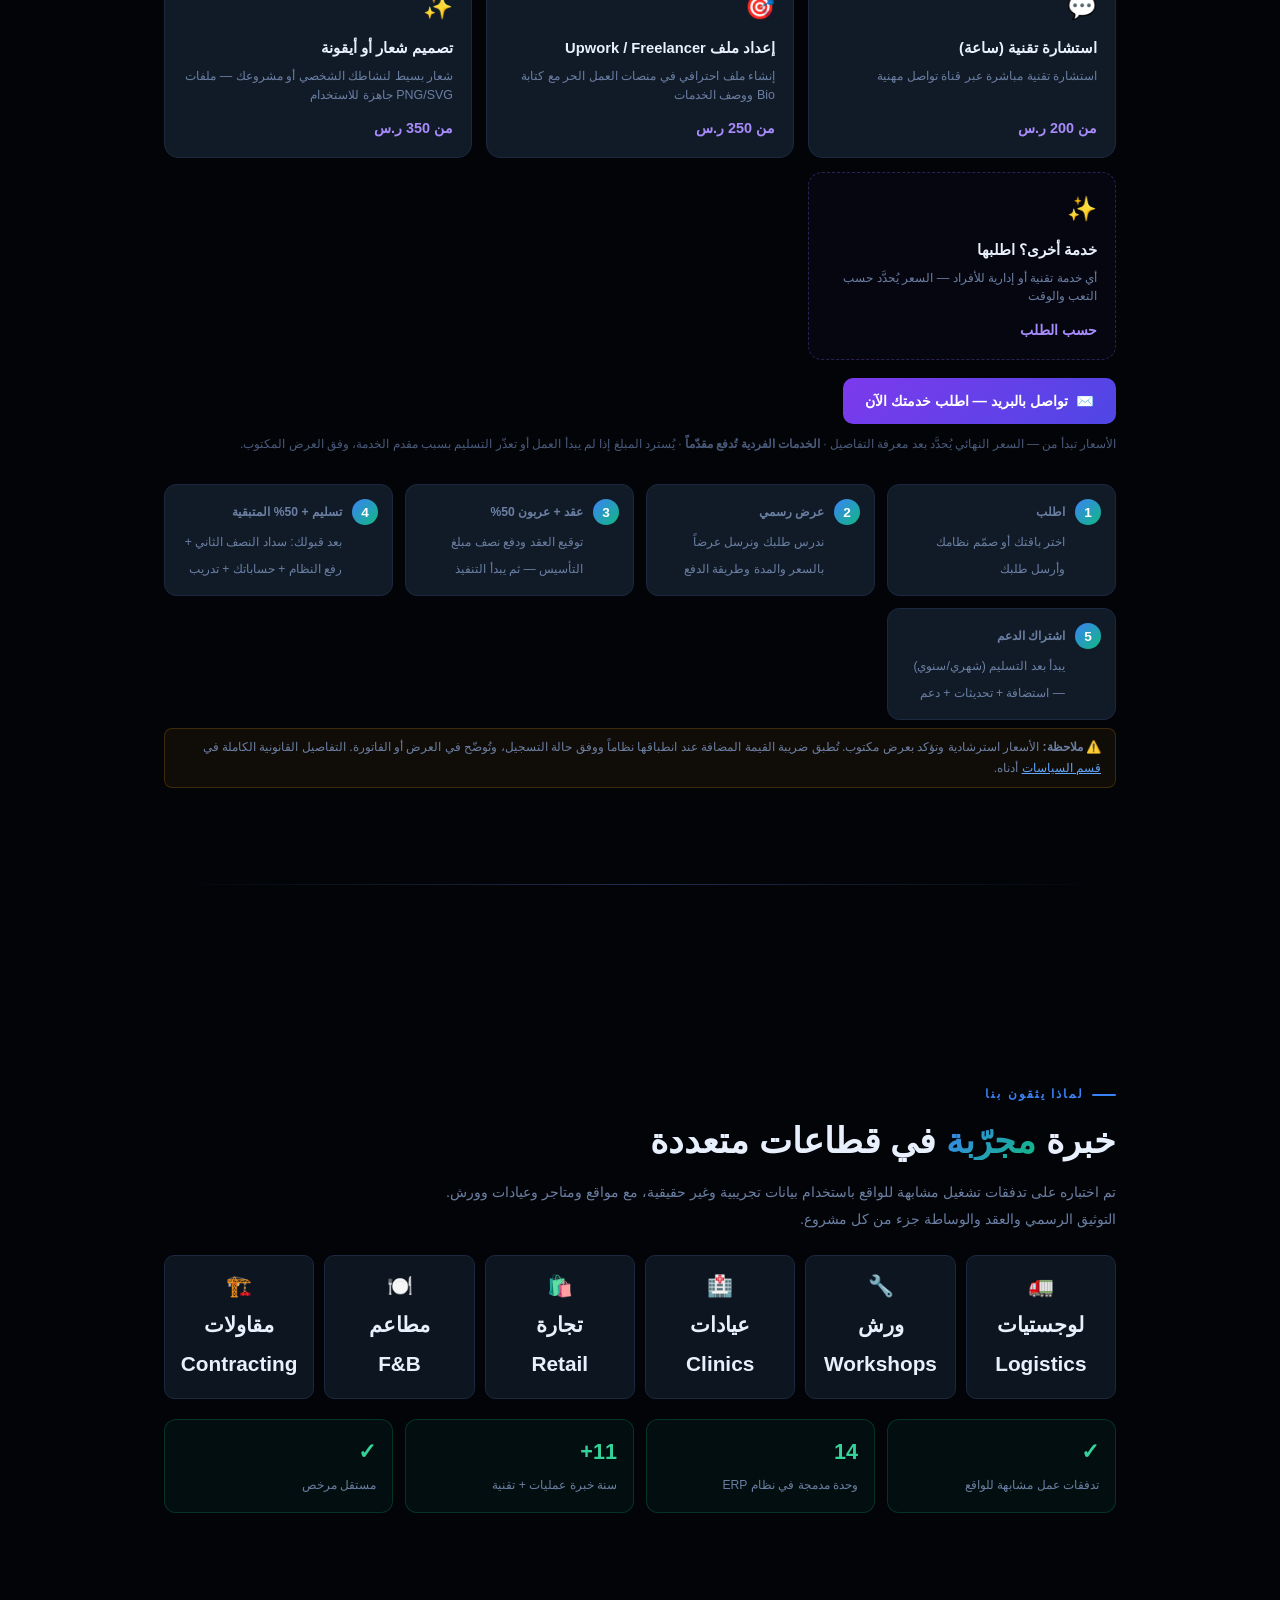
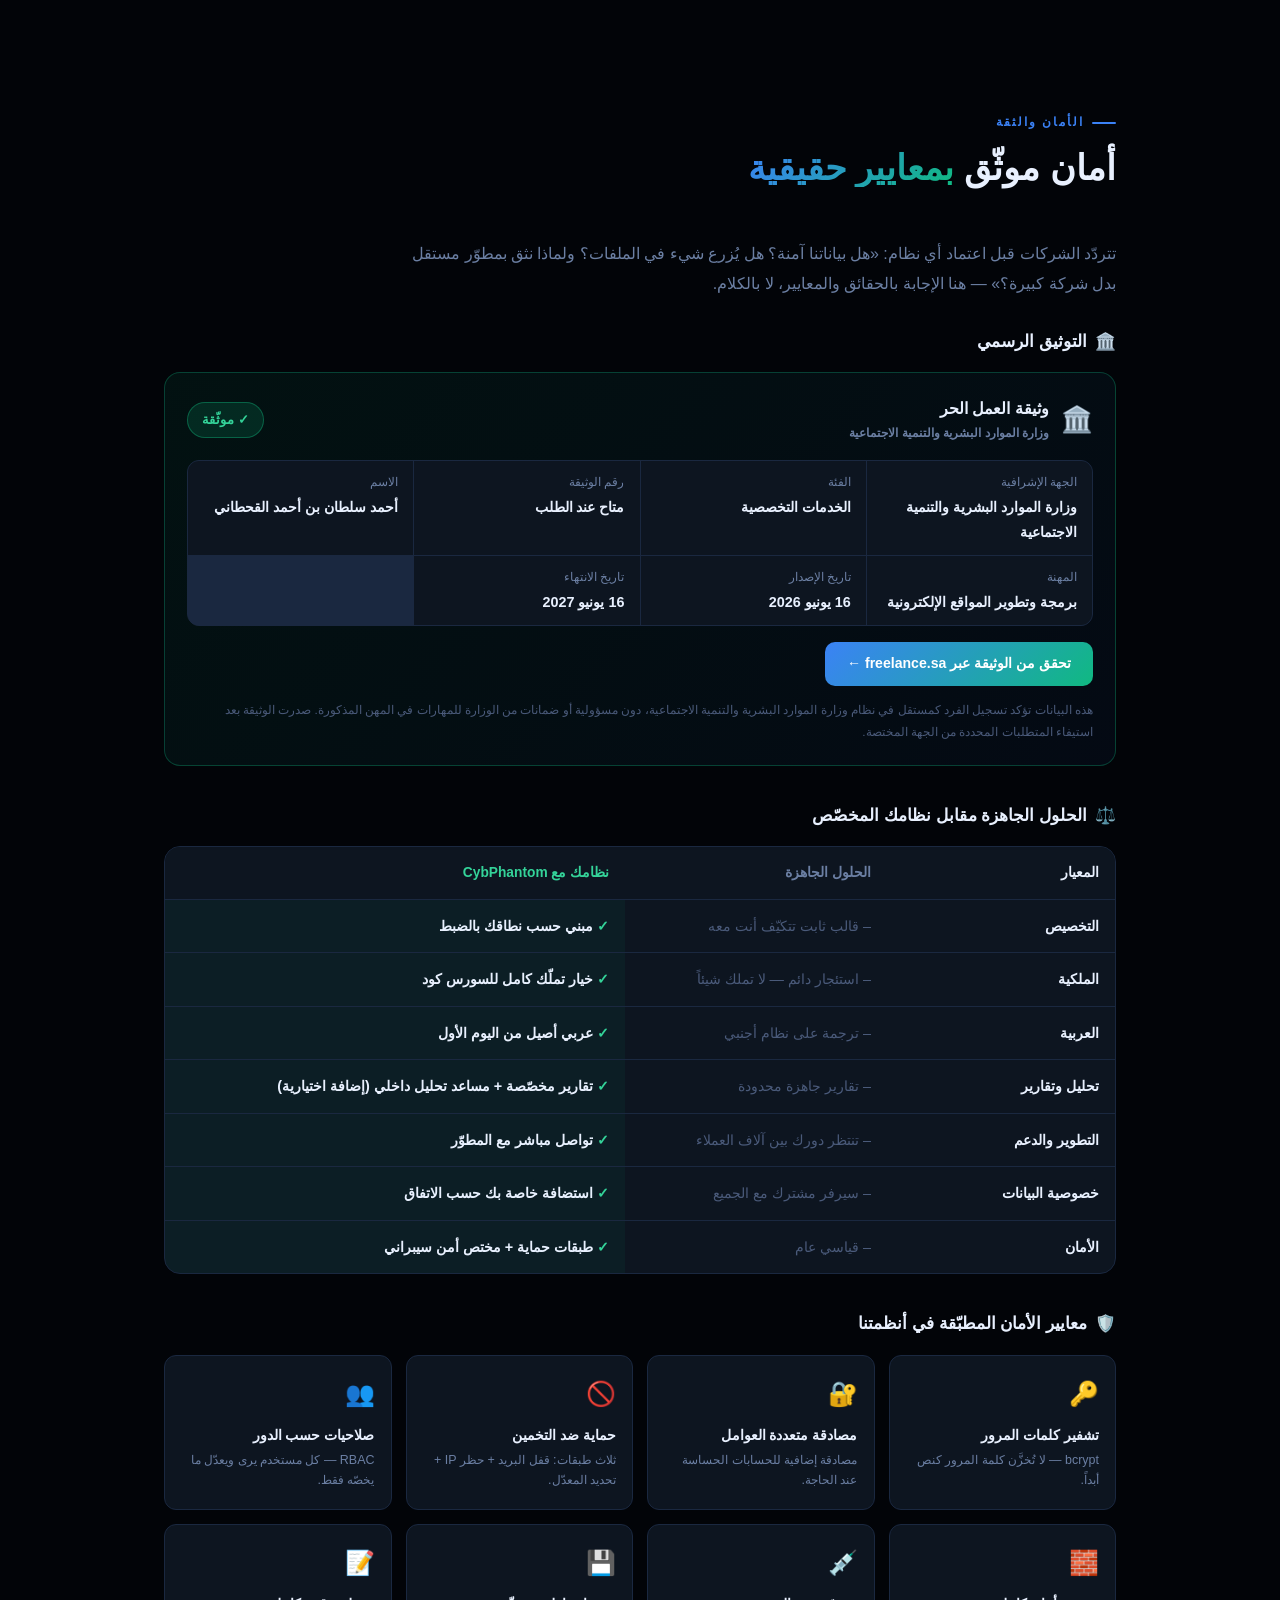
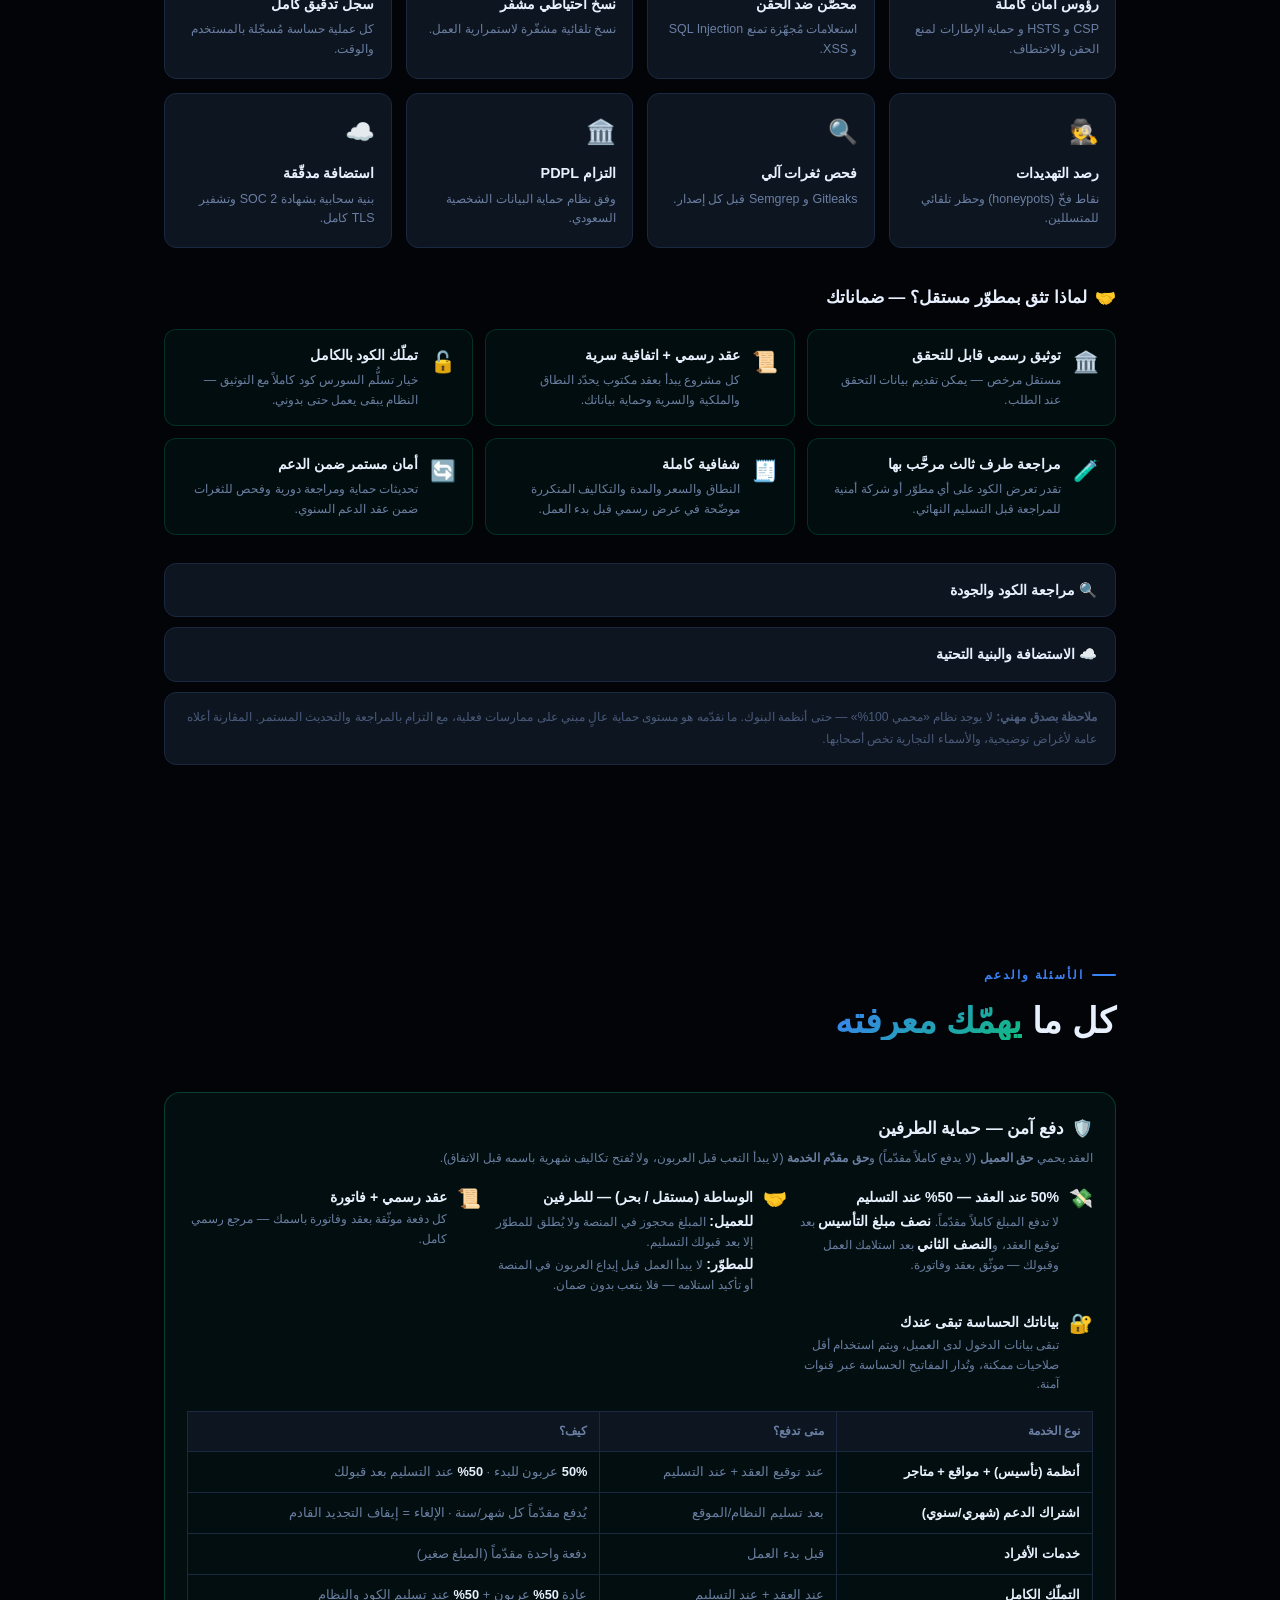
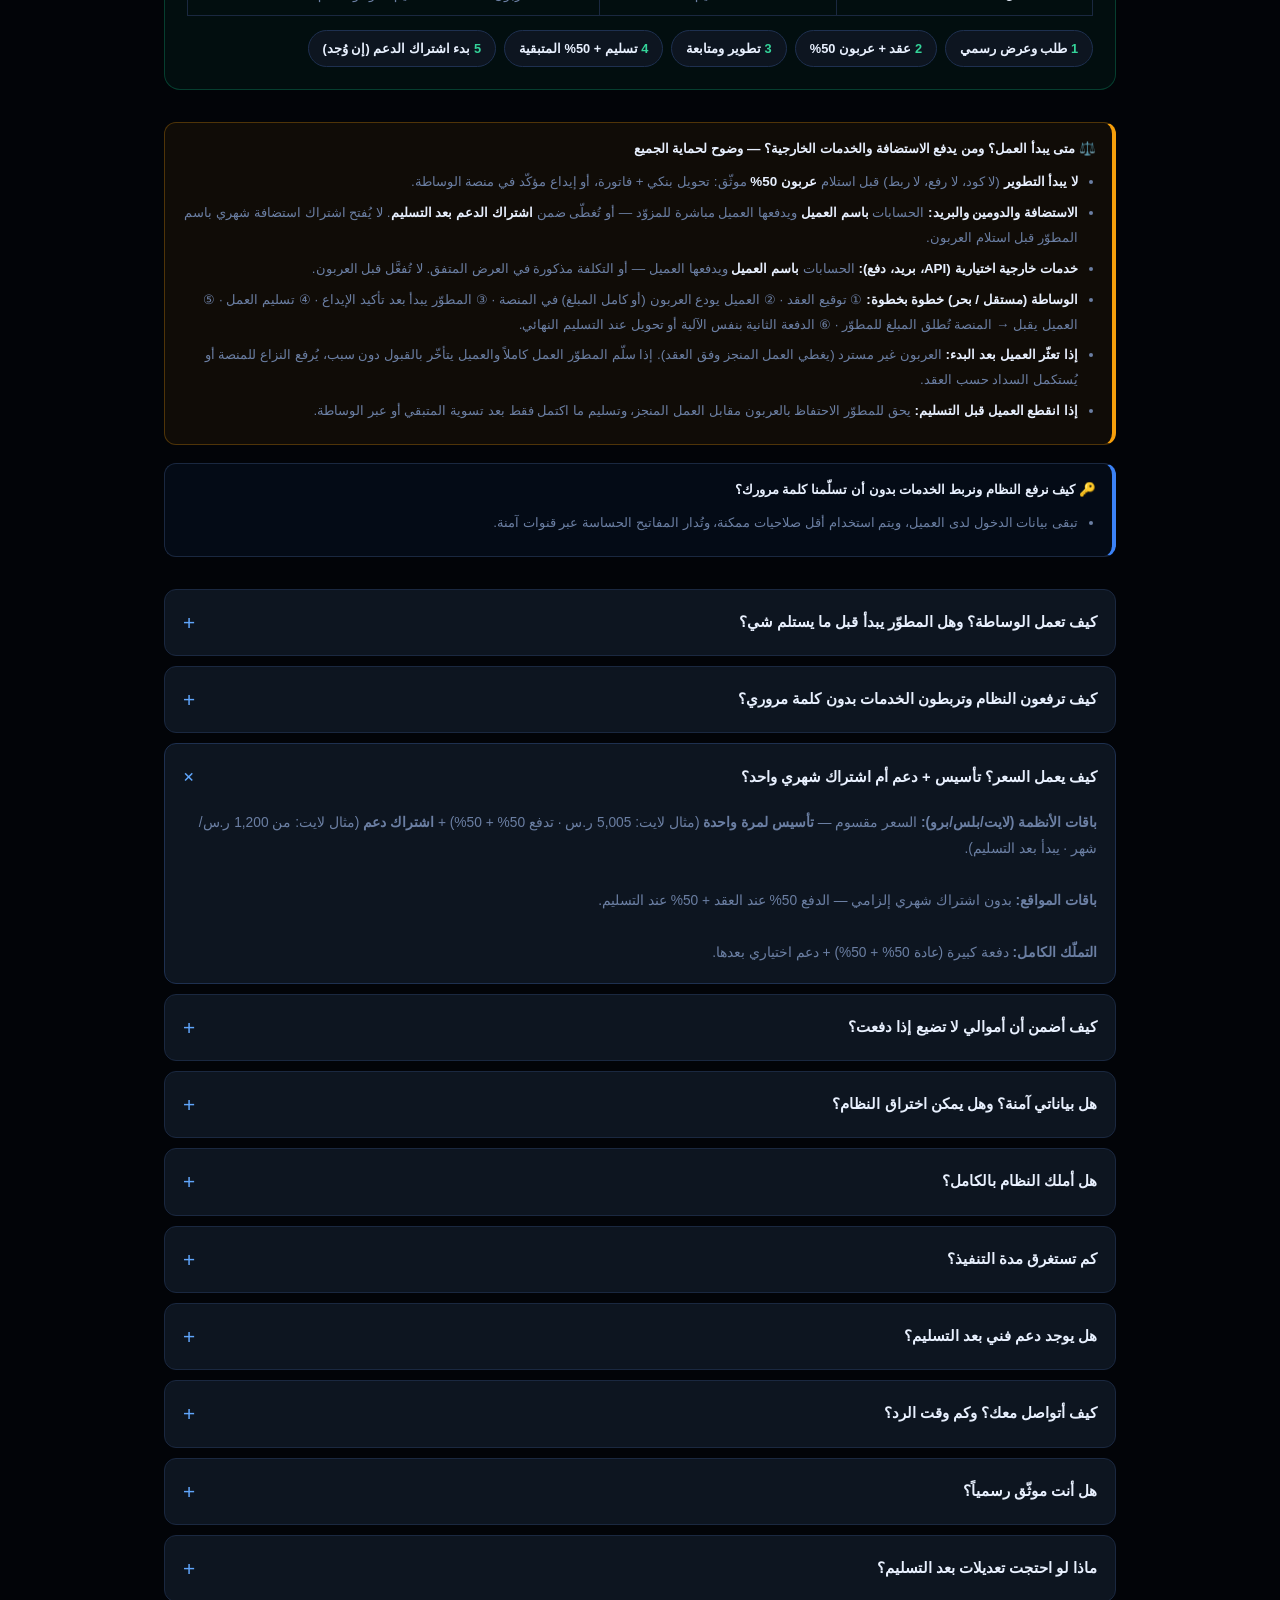
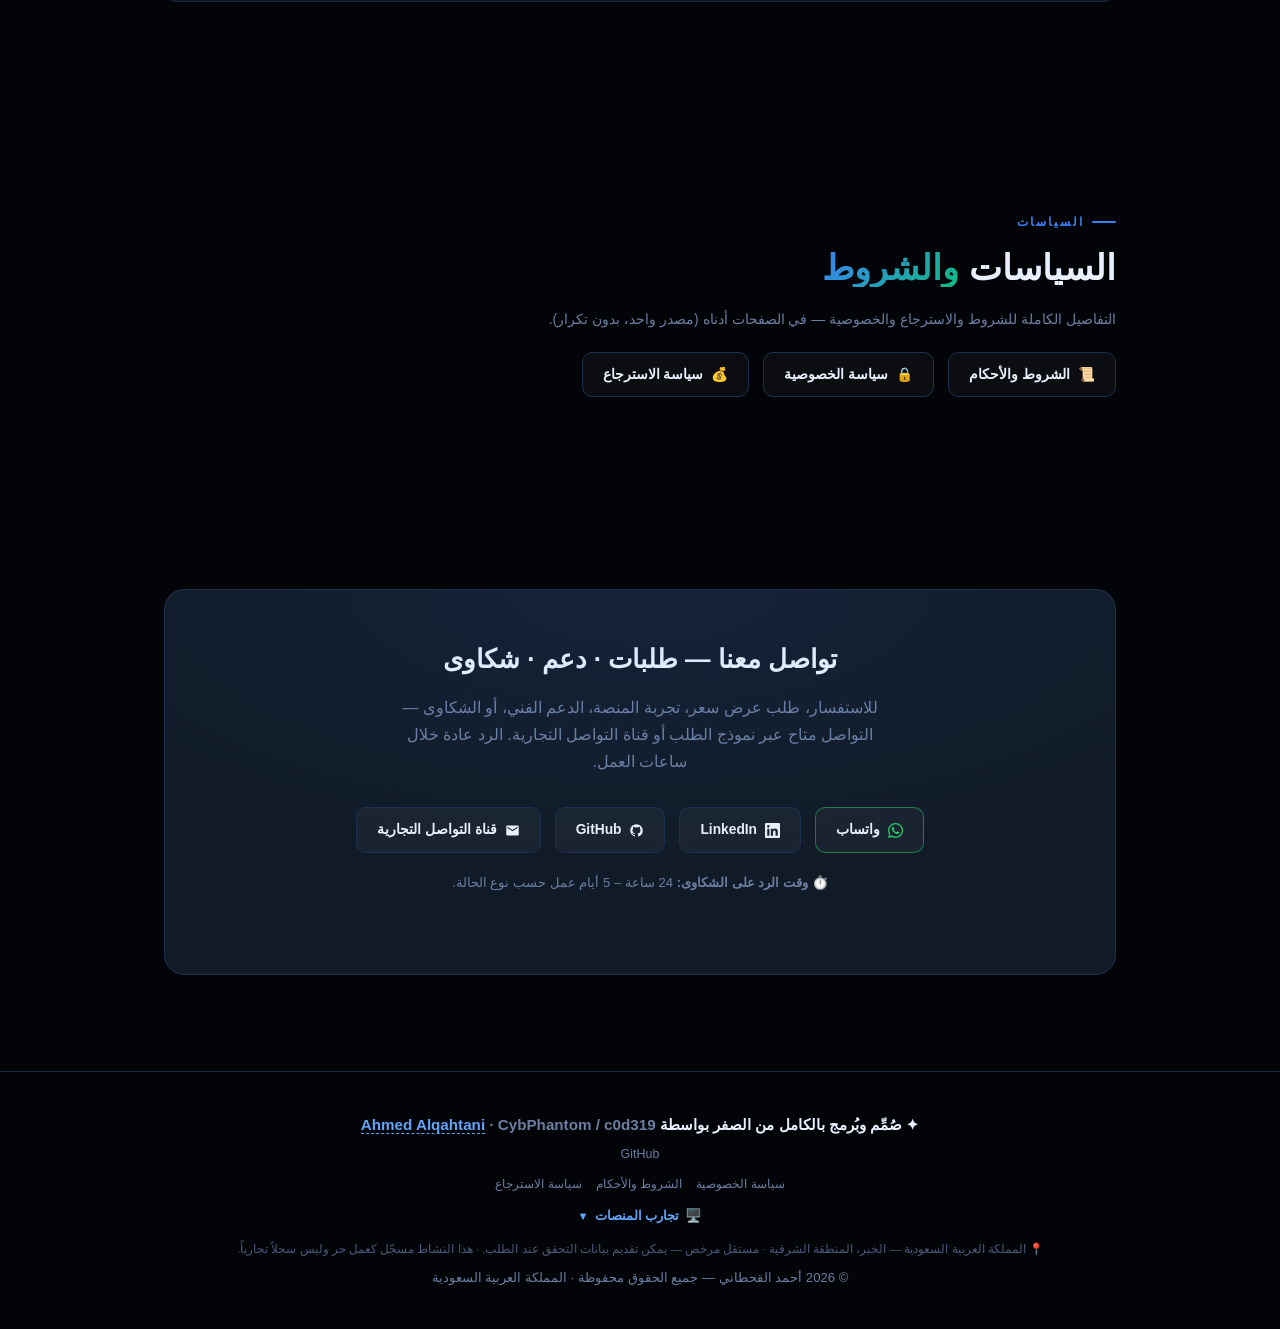
==== commit 6a58573c: "privacy: reduce public contact and platform exposure" ====
--- a/index.html
+++ b/index.html
@@ -20,8 +20,6 @@
   "url": "https://cybphantom.github.io/business-solutions/",
   "logo": "https://cybphantom.github.io/business-solutions/og-image.png",
   "image": "https://cybphantom.github.io/business-solutions/og-image.png",
-  "telephone": "+966530670502",
-  "email": "doomyksa@gmail.com",
   "address": {
     "@type": "PostalAddress",
     "addressLocality": "Al-Khobar",
@@ -958,12 +956,9 @@
     <!-- ختم الثقة القانوني -->
     <div style="display:flex;align-items:center;gap:10px;flex-wrap:wrap;margin:0 0 18px;padding:14px 20px;background:rgba(16,185,129,.06);border:1px solid rgba(16,185,129,.25);border-radius:12px;font-size:.82rem">
       <span style="font-size:1.2rem">🏛️</span>
-      <span style="color:var(--green2);font-weight:700"><span data-ar>مرخّص رسمياً — وزارة الموارد البشرية</span><span data-en>Officially Licensed — Saudi Ministry of Human Resources</span></span>
+      <span style="color:var(--green2);font-weight:700"><span data-ar>مستقل مرخص</span><span data-en>Licensed freelancer</span></span>
       <span style="color:var(--muted)">·</span>
-      <span style="color:var(--muted)"><span data-ar>وثيقة العمل الحر رقم</span><span data-en>Freelance license No.</span> <a href="https://freelance.sa/certificate-validation" target="_blank" rel="noopener noreferrer" title="اضغط للتحقق ثم الصق الرقم في صفحة التحقق" style="color:var(--green2);font-weight:800;text-decoration:none;border-bottom:1px dashed var(--green2);direction:ltr;display:inline-block">FL-758795208</a></span>
-      <span style="color:var(--muted)">·</span>
-      <span style="color:var(--muted)"><span data-ar>صالح حتى يونيو 2027</span><span data-en>Valid until June 2027</span></span>
-      <a href="https://freelance.sa/certificate-validation" target="_blank" rel="noopener noreferrer" style="color:var(--accent2);text-decoration:none;font-size:.76rem;margin-inline-start:auto"><span data-ar>تحقق من الوثيقة ←</span><span data-en>Verify the license →</span></a>
+      <span style="color:var(--muted)"><span data-ar>مستقل مرخص — يمكن تقديم بيانات التحقق عند الطلب.</span><span data-en>Licensed freelancer — verification available upon request.</span></span>
     </div>
 
     <!-- value proposition -->
@@ -975,7 +970,7 @@
     <div class="solution-gallery" role="region" aria-label="نماذج حلول تجريبية آمنة">
       <figure class="solution-shot">
         <img src="assets/erp-dashboard-demo.png" width="1672" height="942" loading="lazy" decoding="async" alt="تصور تجريبي للوحة عمليات ولوجستيات ببيانات مجمعة وهمية">
-        <figcaption><strong><span data-ar>منصة العمليات واللوجستيات</span><span data-en>Logistics Operations</span></strong><span data-ar>تصور آمن؛ ليس لقطة من نظام إنتاج ولا يحتوي بيانات عملاء أو موظفين حقيقية.</span><span data-en>Sanitized concept; not a production screenshot and contains no real customer or employee data.</span></figcaption>
+        <figcaption><strong><span data-ar>منصة العمليات واللوجستيات</span><span data-en>Logistics Operations</span></strong><span data-ar>الشاشات المعروضة تجريبية وتستخدم بيانات غير حقيقية فقط.</span><span data-en>Demo screens use fictional data and sanitized concepts only.</span></figcaption>
       </figure>
       <figure class="solution-shot">
         <img src="assets/clinic-platform-concept.png" width="1672" height="942" loading="lazy" decoding="async" alt="تصور تجريبي لمنصة عيادة أو مستشفى دون بيانات مرضى أو موظفين">
@@ -1091,7 +1086,7 @@
           <li class="no"><span data-ar>ربط الأنظمة الحكومية</span><span data-en>Government integration</span></li>
           <li class="no"><span data-ar>مساعد تحليل داخلي (إضافة اختيارية)</span><span data-en>Internal analytics assistant (optional add-on)</span></li>
         </ul>
-        <a class="plan-cta" href="mailto:doomyksa@gmail.com?subject=طلب%20باقة%20لايت&body=السلام%20عليكم،%20أرغب%20بباقة%20لايت.%0A%0Aاسم%20النشاط:%0Aالمجال:%0Aالجوال:"><span data-ar>اطلب عرضاً</span><span data-en>Get a quote</span></a>
+        <a class="plan-cta" href="#contact"><span data-ar>اطلب عرضاً</span><span data-en>Get a quote</span></a>
       </div>
 
       <!-- PLUS (featured) -->
@@ -1121,7 +1116,7 @@
           <li class="no"><span data-ar>مساعد تحليل داخلي (إضافة اختيارية)</span><span data-en>Internal analytics assistant (optional add-on)</span></li>
           <li class="no"><span data-ar>متعدد الفروع والشركات</span><span data-en>Multi-branch & company</span></li>
         </ul>
-        <a class="plan-cta primary" href="mailto:doomyksa@gmail.com?subject=طلب%20باقة%20بلس&body=السلام%20عليكم،%20أرغب%20بباقة%20بلس.%0A%0Aاسم%20النشاط:%0Aالمجال:%0Aالجوال:"><span data-ar>اطلب عرضاً</span><span data-en>Get a quote</span></a>
+        <a class="plan-cta primary" href="#contact"><span data-ar>اطلب عرضاً</span><span data-en>Get a quote</span></a>
       </div>
 
       <!-- PRO -->
@@ -1151,7 +1146,7 @@
           <li class="yes"><span data-ar>تطبيق ويب للجوال (PWA) — يُثبَّت من المتصفح</span><span data-en>Mobile web app (PWA) — installable from browser</span></li>
           <li class="no"><span data-ar>رفع Google Play / App Store (إضافة اختيارية)</span><span data-en>Google Play / App Store publish (optional add-on)</span></li>
         </ul>
-        <a class="plan-cta" href="mailto:doomyksa@gmail.com?subject=طلب%20باقة%20برو&body=السلام%20عليكم،%20أرغب%20بباقة%20برو.%0A%0Aاسم%20النشاط:%0Aالمجال:%0Aالجوال:"><span data-ar>تواصل معنا</span><span data-en>Contact us</span></a>
+        <a class="plan-cta" href="#contact"><span data-ar>تواصل معنا</span><span data-en>Contact us</span></a>
       </div>
     </div>
 
@@ -1199,7 +1194,7 @@
             <div class="opc-num sm">من 2,000 <span>ر.س/شهر</span></div>
             <div class="opc-sub"><span data-ar>تحديثات + استضافة + إصلاح أعطال</span><span data-en>updates + hosting + bug fixes</span></div>
           </div>
-          <a class="plan-cta primary" style="margin-top:4px" href="mailto:doomyksa@gmail.com?subject=طلب%20تملّك%20نظام%20كامل&body=السلام%20عليكم،%20أرغب%20بتملّك%20النظام%20بالكامل%20(دفعة%20واحدة).%0A%0Aاسم%20النشاط:%0Aالقطاع:%0Aعدد%20الموظفين:%0Aالجوال:%0Aالتفاصيل:"><span data-ar>اطلب عرض التملّك</span><span data-en>Request ownership quote</span></a>
+          <a class="plan-cta primary" style="margin-top:4px" href="#contact"><span data-ar>اطلب عرض التملّك</span><span data-en>Request ownership quote</span></a>
         </div>
       </div>
     </div>
@@ -1275,14 +1270,14 @@
         <div class="web-pack-name"><span data-ar>موقع فقط</span><span data-en>Website Only</span></div>
         <div class="web-pack-desc"><span data-ar>5–8 صفحات · متجاوب · SEO · عربي+إنجليزي · فاتح/داكن</span><span data-en>5–8 pages · responsive · SEO · AR+EN · light/dark</span></div>
         <div class="web-pack-price">2,500 <span style="font-size:.55em;color:var(--muted)"><span data-ar>ر.س</span><span data-en>SAR</span></span></div>
-        <a class="web-pack-cta" href="mailto:doomyksa@gmail.com?subject=طلب%20باقة%20موقع%20فقط&body=السلام%20عليكم،%20أرغب%20بباقة%20موقع%20فقط."><span data-ar>اطلب الآن</span><span data-en>Order now</span></a>
+        <a class="web-pack-cta" href="#contact"><span data-ar>اطلب الآن</span><span data-en>Order now</span></a>
       </div>
       <div class="web-pack">
         <div class="web-pack-name"><span data-ar>موقع + استضافة</span><span data-en>Site + Hosting</span></div>
         <div class="web-pack-desc"><span data-ar>كل ما في «موقع فقط» + استضافة سنة + SSL + نسخ احتياطي</span><span data-en>Everything in Website Only + 1yr hosting + SSL + backups</span></div>
         <div class="web-pack-price">3,200 <span style="font-size:.55em;color:var(--muted)"><span data-ar>ر.س</span><span data-en>SAR</span></span></div>
         <div class="web-pack-save"><span data-ar>وفّر 100 ر.س</span><span data-en>Save 100 SAR</span></div>
-        <a class="web-pack-cta" href="mailto:doomyksa@gmail.com?subject=طلب%20باقة%20موقع%20%2B%20استضافة"><span data-ar>اطلب الآن</span><span data-en>Order now</span></a>
+        <a class="web-pack-cta" href="#contact"><span data-ar>اطلب الآن</span><span data-en>Order now</span></a>
       </div>
       <div class="web-pack featured">
         <span class="web-pack-badge"><span data-ar>الأكثر طلباً</span><span data-en>Popular</span></span>
@@ -1290,14 +1285,14 @@
         <div class="web-pack-desc"><span data-ar>+ جدار حماية · مراقبة · تحديثات أمنية · نسخ احتياطي مشفّر</span><span data-en>+ WAF · monitoring · security patches · encrypted backups</span></div>
         <div class="web-pack-price">4,400 <span style="font-size:.55em;color:var(--muted)"><span data-ar>ر.س</span><span data-en>SAR</span></span></div>
         <div class="web-pack-save"><span data-ar>وفّر 200 ر.س</span><span data-en>Save 200 SAR</span></div>
-        <a class="web-pack-cta" href="mailto:doomyksa@gmail.com?subject=طلب%20باقة%20موقع%20%2B%20استضافة%20%2B%20حماية"><span data-ar>اطلب الآن</span><span data-en>Order now</span></a>
+        <a class="web-pack-cta" href="#contact"><span data-ar>اطلب الآن</span><span data-en>Order now</span></a>
       </div>
       <div class="web-pack">
         <div class="web-pack-name"><span data-ar>حضور رقمي كامل</span><span data-en>Full Digital Presence</span></div>
         <div class="web-pack-desc"><span data-ar>+ بريد إلكتروني باسم مشروعك (مستخدم واحد) · ربط دومين · إعداد كامل</span><span data-en>+ branded email (1 user) · domain linking · full setup</span></div>
         <div class="web-pack-price">5,500 <span style="font-size:.55em;color:var(--muted)"><span data-ar>ر.س</span><span data-en>SAR</span></span></div>
         <div class="web-pack-save"><span data-ar>وفّر 500 ر.س</span><span data-en>Save 500 SAR</span></div>
-        <a class="web-pack-cta" href="mailto:doomyksa@gmail.com?subject=طلب%20باقة%20حضور%20رقمي%20كامل"><span data-ar>اطلب الآن</span><span data-en>Order now</span></a>
+        <a class="web-pack-cta" href="#contact"><span data-ar>اطلب الآن</span><span data-en>Order now</span></a>
       </div>
     </div>
     <div class="web-pack-alt">
@@ -1314,19 +1309,19 @@
       <div class="svc"><div class="svc-i">🌐</div><div class="svc-n"><span data-ar>موقع شركة احترافي</span><span data-en>Professional company website</span><span class="svc-tag hot"><span data-ar>الأكثر طلباً</span><span data-en>Popular</span></span></div><div class="svc-d"><span data-ar>تصميم عصري سريع متجاوب + SEO — أو اختر <a href="#website-packs" style="color:var(--accent2)">باقة موقع جاهزة</a></span><span data-en>Modern, fast, responsive + SEO — or pick a <a href="#website-packs" style="color:var(--accent2)">website pack</a></span></div><div class="svc-p"><span data-ar>من</span><span data-en>from</span> 2,500 <span data-ar>ر.س</span><span data-en>SAR</span></div></div>
       <div class="svc"><div class="svc-i">☁️</div><div class="svc-n"><span data-ar>استضافة ورفع</span><span data-en>Hosting & deployment</span></div><div class="svc-d"><span data-ar>سعودية أو عالمية · SSL · نسخ احتياطي · صيانة</span><span data-en>Saudi or global · SSL · backups · maintenance</span></div><div class="svc-p"><span data-ar>من</span><span data-en>from</span> 800 <span data-ar>ر.س/سنة</span><span data-en>SAR/yr</span></div></div>
       <div class="svc"><div class="svc-i">🛡️</div><div class="svc-n"><span data-ar>حماية ومراقبة</span><span data-en>Security & monitoring</span></div><div class="svc-d"><span data-ar>جدار حماية · فحص ثغرات · تحديثات أمنية</span><span data-en>WAF · vulnerability scans · security patches</span></div><div class="svc-p"><span data-ar>من</span><span data-en>from</span> 700 <span data-ar>ر.س/سنة</span><span data-en>SAR/yr</span></div></div>
-      <div class="svc"><div class="svc-i">✉️</div><div class="svc-n"><span data-ar>إيميلات باسم مشروعك</span><span data-en>Branded business email</span></div><div class="svc-d"><span data-ar>name@yourproject.com · Google Workspace أو Microsoft 365</span><span data-en>name@yourproject.com · Google Workspace or Microsoft 365</span></div><div class="svc-p"><span data-ar>من</span><span data-en>from</span> 1,200 <span data-ar>ر.س/سنة</span><span data-en>SAR/yr</span></div></div>
+      <div class="svc"><div class="svc-i">✉️</div><div class="svc-n"><span data-ar>إيميلات باسم مشروعك</span><span data-en>Branded business email</span></div><div class="svc-d"><span data-ar>name@example.com · Google Workspace أو Microsoft 365</span><span data-en>name@example.com · Google Workspace or Microsoft 365</span></div><div class="svc-p"><span data-ar>من</span><span data-en>from</span> 1,200 <span data-ar>ر.س/سنة</span><span data-en>SAR/yr</span></div></div>
       <div class="svc"><div class="svc-i">🛒</div><div class="svc-n"><span data-ar>متجر إلكتروني</span><span data-en>Online store</span><span class="svc-tag hot"><span data-ar>الأكثر طلباً</span><span data-en>Popular</span></span></div><div class="svc-d"><span data-ar>منتجات + سلة + دفع إلكتروني + إدارة طلبات</span><span data-en>Products + cart + payment + order management</span></div><div class="svc-p"><span data-ar>من</span><span data-en>from</span> 6,000 <span data-ar>ر.س</span><span data-en>SAR</span></div></div>
       <div class="svc"><div class="svc-i">🧾</div><div class="svc-n"><span data-ar>الفوترة الإلكترونية (ZATCA)</span><span data-en>ZATCA e-invoicing</span><span class="svc-tag sa"><span data-ar>مهم في السعودية</span><span data-en>Key in KSA</span></span></div><div class="svc-d"><span data-ar>فواتير إلكترونية متوافقة مع هيئة الزكاة والضريبة · ربط تقني من طرفنا</span><span data-en>ZATCA-compliant e-invoices · we build the technical integration</span></div><div class="svc-p"><span data-ar>من</span><span data-en>from</span> 3,000 <span data-ar>ر.س تأسيس</span><span data-en>SAR setup</span></div></div>
       <div class="svc"><div class="svc-i">🏛️</div><div class="svc-n"><span data-ar>ربط الأنظمة الحكومية</span><span data-en>Government integration</span><span class="svc-tag sa"><span data-ar>مهم في السعودية</span><span data-en>Key in KSA</span></span></div><div class="svc-d"><span data-ar>زاتكا، أبشر، نفاذ، قوى… حسب ما يتطلبه نشاطك</span><span data-en>ZATCA, Absher, Nafath, Qiwa… per your business needs</span></div><div class="svc-p"><span data-ar>من</span><span data-en>from</span> 3,000 <span data-ar>ر.س تأسيس</span><span data-en>SAR setup</span></div></div>
       <div class="svc"><div class="svc-i">👥</div><div class="svc-n"><span data-ar>CRM — إدارة العملاء</span><span data-en>CRM — customer management</span><span class="svc-tag essential"><span data-ar>أساسي</span><span data-en>Essential</span></span></div><div class="svc-d"><span data-ar>ملفات عملاء، متابعة مبيعات، تذكيرات، تقارير</span><span data-en>Customer profiles, sales tracking, reminders, reports</span></div><div class="svc-p"><span data-ar>من</span><span data-en>from</span> 1,800 <span data-ar>ر.س/شهر</span><span data-en>SAR/mo</span></div></div>
-      <div class="svc"><div class="svc-i">🆘</div><div class="svc-n"><span data-ar>إنقاذ ذكي — أقرب ورشة وسائق</span><span data-en>Smart rescue — nearest workshop & driver</span><span class="svc-tag featured"><span data-ar>مميز</span><span data-en>Featured</span></span><span class="svc-tag new"><span data-ar>حديث</span><span data-en>New</span></span></div><div class="svc-d"><span data-ar>حسب موقع التتبع: أقرب ورشة معتمدة + أقرب سائق متاح + رسالة واتساب جاهزة — <b>مجرّب في منصة لوجستيات حقيقية</b></span><span data-en>From live GPS: nearest approved workshop + nearest available driver + ready WhatsApp message — <b>proven on a real logistics platform</b></span></div><div class="svc-p"><span data-ar>من</span><span data-en>from</span> 3,500 <span data-ar>ر.س تأسيس</span><span data-en>SAR setup</span> + 800<span data-ar>/شهر</span><span data-en>/mo</span></div></div>
+      <div class="svc"><div class="svc-i">🆘</div><div class="svc-n"><span data-ar>إنقاذ ذكي — أقرب ورشة وسائق</span><span data-en>Smart rescue — nearest workshop & driver</span><span class="svc-tag featured"><span data-ar>مميز</span><span data-en>Featured</span></span><span class="svc-tag new"><span data-ar>حديث</span><span data-en>New</span></span></div><div class="svc-d"><span data-ar>محاكاة تدفق: أقرب ورشة معتمدة + أقرب سائق متاح + رسالة واتساب جاهزة — <b>تم اختباره على تدفقات تشغيل مشابهة للواقع باستخدام بيانات تجريبية وغير حقيقية.</b></span><span data-en>Workflow concept: nearest approved workshop + nearest available driver + ready WhatsApp message — <b>Validated in production-style fleet and logistics workflows using sanitized, non-real data.</b></span></div><div class="svc-p"><span data-ar>من</span><span data-en>from</span> 3,500 <span data-ar>ر.س تأسيس</span><span data-en>SAR setup</span> + 800<span data-ar>/شهر</span><span data-en>/mo</span></div></div>
       <div class="svc"><div class="svc-i">📱</div><div class="svc-n"><span data-ar>تطبيقات الجوال</span><span data-en>Mobile apps</span><span class="svc-tag new"><span data-ar>حديث</span><span data-en>New</span></span></div><div class="svc-d"><span data-ar><b>PWA</b> (من المتصفح) من 1,500 ر.س · <b>متجر رسمي</b> أندرويد + آبل من 8,500 ر.س (يشمل إعداد الرفع) · <b>رسوم المتاجر على العميل:</b> Google ~25$ مرة · Apple ~99$/سنة — الحساب باسمك</span><span data-en><b>PWA</b> from 1,500 SAR · <b>Store app</b> Android + iOS from 8,500 SAR (publish setup included) · <b>Store fees paid by client:</b> Google ~$25 once · Apple ~$99/yr — account in your name</span></div><div class="svc-p"><span data-ar>من</span><span data-en>from</span> 1,500 <span data-ar>ر.س</span><span data-en>SAR</span></div></div>
       <div class="svc"><div class="svc-i">📊</div><div class="svc-n"><span data-ar>مساعد تحليل داخلي (اختياري)</span><span data-en>Internal analytics assistant (optional)</span></div><div class="svc-d"><span data-ar>للإدارة داخل النظام — أسئلة عربية عن التقارير والعمليات · <b>ليس شات للزوار</b> · يُفعَّل فقط عند الطلب وبعقد منفصل</span><span data-en>For managers inside your system — Arabic queries on reports & operations · <b>not a public website chatbot</b> · enabled only on request with a separate agreement</span></div><div class="svc-p"><span data-ar>من</span><span data-en>from</span> 4,000 <span data-ar>ر.س تأسيس</span><span data-en>SAR setup</span> + <span data-ar>API باسم العميل</span><span data-en>client API account</span></div></div>
       <div class="svc"><div class="svc-i">🎨</div><div class="svc-n"><span data-ar>مظاهر متعددة (فاتح / داكن / مخصص)</span><span data-en>Multi-theme (light / dark / custom)</span><span class="svc-tag new"><span data-ar>حديث</span><span data-en>New</span></span></div><div class="svc-d"><span data-ar>الزائر يختار المظهر المناسب — فاتح، داكن، أو ألوان تناسب نشاطك · <b>مشمول في باقات المواقع</b> · جرّب زر 🎨 أعلى الصفحة</span><span data-en>Visitors pick their preferred look — light, dark, or colors matching your brand · <b>included in website packs</b> · try the 🎨 button above</span></div><div class="svc-p"><span data-ar>من</span><span data-en>from</span> 400 <span data-ar>ر.س</span><span data-en>SAR</span> · <b><span data-ar>مشمول بالمواقع</span><span data-en>in website packs</span></b></div></div>
       <div class="svc"><div class="svc-i">✨</div><div class="svc-n"><span data-ar>تصميم شعار وهوية بصرية</span><span data-en>Logo & visual identity</span></div><div class="svc-d"><span data-ar>شعار احترافي للموقع أو الشركة · أيقونة (favicon) · مقاسات السوشال ميديا · ملفات جاهزة للطباعة</span><span data-en>Professional logo for your site or company · favicon · social media sizes · print-ready files</span></div><div class="svc-p"><span data-ar>من</span><span data-en>from</span> 350 <span data-ar>ر.س</span><span data-en>SAR</span> · <span data-ar>باقة كاملة من</span><span data-en>full pack from</span> 600</div></div>
       <div class="svc"><div class="svc-i">🌍</div><div class="svc-n"><span data-ar>لغات متعددة للموقع أو النظام</span><span data-en>Multi-language site or system</span></div><div class="svc-d"><span data-ar><b>عربي + إنجليزي مشمولان</b> في باقات المواقع · أوردو، فرنسي، هندي، تركي… أو أي لغة تطلبونها</span><span data-en><b>AR + EN included</b> in website packs · Urdu, French, Hindi, or any language you need</span></div><div class="svc-p"><span data-ar>ثنائي اللغة من</span><span data-en>bilingual from</span> 600 <span data-ar>ر.س</span><span data-en>SAR</span> · <span data-ar>لغة إضافية</span><span data-en>extra lang</span> +300</div></div>
     </div>
-    <a class="svc-cta" href="mailto:doomyksa@gmail.com?subject=طلب%20خدمة%20إضافية&body=السلام%20عليكم،%20أرغب%20بطلب%20خدمة%20إضافية:%0A%0Aالاسم:%0Aاسم%20النشاط:%0Aالجوال:%0Aالتفاصيل:">
+    <a class="svc-cta" href="#contact">
       🎨 <span data-ar>اطلب موقعك أو تصميمك</span><span data-en>Request a website or design</span>
     </a>
 
@@ -1371,13 +1366,13 @@
         <div class="ind-card">
           <div class="ind-icon">🏛️</div>
           <div class="ind-name"><span data-ar>إرشاد لاستخدام المنصات الحكومية</span><span data-en>Guided Government Platform Setup</span></div>
-          <div class="ind-desc"><span data-ar>جلسة إرشادية — أنت تُدخل بيانات الدخول ورمز التحقق على جهازك؛ لا نخزّنها ولا نطلبها عبر واتساب</span><span data-en>Guidance session — you enter credentials & codes on your device; we don't store them or ask via WhatsApp</span></div>
+          <div class="ind-desc"><span data-ar>جلسة إرشادية بحدود صلاحيات واضحة؛ تبقى بيانات الدخول لدى العميل.</span><span data-en>Guided session with clear access boundaries; client credentials stay with the client.</span></div>
           <div class="ind-price"><span data-ar>من 100 ر.س</span><span data-en>from 100 SAR</span></div>
         </div>
         <div class="ind-card">
           <div class="ind-icon">🔄</div>
           <div class="ind-name"><span data-ar>إرشاد لتحديث ملف إلكتروني</span><span data-en>Guided Online Profile Update</span></div>
-          <div class="ind-desc"><span data-ar>مساعدة في تحديث الملف دون استلام كلمات المرور أو رموز التحقق</span><span data-en>Help updating a profile without receiving passwords or verification codes</span></div>
+          <div class="ind-desc"><span data-ar>مساعدة إرشادية دون استلام كلمات المرور أو بيانات التحقق الحساسة.</span><span data-en>Guided help without receiving passwords or sensitive verification data.</span></div>
           <div class="ind-price"><span data-ar>من 50 ر.س</span><span data-en>from 50 SAR</span></div>
         </div>
         <div class="ind-card">
@@ -1417,7 +1412,7 @@
           <div class="ind-price"><span data-ar>حسب الطلب</span><span data-en>Custom pricing</span></div>
         </div>
       </div>
-      <a class="ind-cta" href="mailto:doomyksa@gmail.com?subject=طلب%20خدمة%20فردية">
+      <a class="ind-cta" href="#contact">
         ✉️ <span data-ar>تواصل بالبريد — اطلب خدمتك الآن</span><span data-en>Email — Request your service now</span>
       </a>
       <div style="margin-top:10px;font-size:.75rem;color:var(--muted2)"><span data-ar>الأسعار تبدأ من — السعر النهائي يُحدَّد بعد معرفة التفاصيل · <b>الخدمات الفردية تُدفع مقدّماً</b> · يُسترد المبلغ إذا لم يبدأ العمل أو تعذّر التسليم بسبب مقدم الخدمة، وفق العرض المكتوب.</span><span data-en>Starting prices — final price follows scope review · <b>Individual services are prepaid</b> · refunded if work has not started or delivery fails due to the provider, subject to the written quote.</span></div>
@@ -1439,7 +1434,7 @@
          عند إصدارها، أزِل التعليق واستبدل القيم:
     <div class="trust-row">
       <span class="trust-badge">✅ <span data-ar>موثّق — منصة العمل الحر</span><span data-en>Verified — Freelance Platform</span></span>
-      <span class="trust-badge">📄 <span data-ar>وثيقة عمل حر رقم: FL-758795208</span><span data-en>Freelance license No: FL-758795208</span></span>
+      <span class="trust-badge">📄 <span data-ar>مستقل مرخص — يمكن تقديم بيانات التحقق عند الطلب.</span><span data-en>Licensed freelancer — verification available upon request.</span></span>
     </div>
     ════════════════════════════════════════════════════════════════ -->
   </div>
@@ -1647,7 +1642,7 @@
       b+='\nتأسيس النظام قبل الخصم: '+fmt(d.setup)+' ر.س\nبعد خصم 30%: '+fmt(d.setupDisc)+' ر.س\n';
       b+='دعم شهري قبل الخصم: '+fmt(d.base)+' ر.س\nبعد خصم 30%: '+fmt(d.disc)+' ر.س/شهر\n';
       b+='تقدير السنة الأولى (بعد الخصم): '+fmt(d.setupDisc+d.disc*12)+' ر.س\n\n— بياناتي —\nالاسم:\nاسم الشركة:\nالجوال:\nالبريد الإلكتروني:\nالمجال/النشاط:';
-      location.href='mailto:doomyksa@gmail.com?subject='+encodeURIComponent('طلب نظام مخصّص - تأسيس '+fmt(d.setupDisc)+' + دعم '+fmt(d.disc)+' ر.س/شهر')+'&body='+encodeURIComponent(b);
+      location.hash='contact';
     };
     window.savePdfCfg=function(){
       var d=cfgData(), mRows='', sRows='';
@@ -1711,8 +1706,8 @@
     <div class="section-label"><span data-ar>لماذا يثقون بنا</span><span data-en>Why Clients Trust Us</span></div>
     <h2 class="section-title"><span data-ar>خبرة <span class="grad">مجرّبة</span> في قطاعات متعددة</span><span data-en>Proven <span class="grad">Across Industries</span></span></h2>
     <p style="color:var(--muted);max-width:680px;margin:-32px 0 22px;line-height:1.85;font-size:.9rem">
-      <span data-ar>نبني أنظمة إنتاجية حقيقية — من منصة لوجستيات حية بـ 130+ تحديث موثّق، إلى مواقع ومتاجر وعيادات وورش. التوثيق الرسمي والعقد والوساطة جزء من كل مشروع.</span>
-      <span data-en>We build real production systems — from a live logistics platform with 130+ documented updates to websites, stores, clinics & workshops. Official license, contract & escrow are part of every project.</span>
+      <span data-ar>تم اختباره على تدفقات تشغيل مشابهة للواقع باستخدام بيانات تجريبية وغير حقيقية، مع مواقع ومتاجر وعيادات وورش. التوثيق الرسمي والعقد والوساطة جزء من كل مشروع.</span>
+      <span data-en>Validated in production-style fleet and logistics workflows using sanitized, non-real data, plus websites, stores, clinics & workshops. Official license, contract & escrow are part of every project.</span>
     </p>
     <div class="pr-grid">
       <div class="pr-chip"><span>🚛</span><span data-ar>لوجستيات</span><span data-en>Logistics</span></div>
@@ -1723,10 +1718,10 @@
       <div class="pr-chip"><span>🏗️</span><span data-ar>مقاولات</span><span data-en>Contracting</span></div>
     </div>
     <div class="pr-stats">
-      <div class="pr-stat"><b>130+</b><small><span data-ar>تحديث موثّق في المنصة الرئيسية</span><span data-en>documented updates on flagship platform</span></small></div>
+      <div class="pr-stat"><b>✓</b><small><span data-ar>تدفقات عمل مشابهة للواقع</span><span data-en>production-style workflows</span></small></div>
       <div class="pr-stat"><b>14</b><small><span data-ar>وحدة مدمجة في نظام ERP</span><span data-en>integrated ERP modules</span></small></div>
       <div class="pr-stat"><b>11+</b><small><span data-ar>سنة خبرة عمليات + تقنية</span><span data-en>years operations + tech experience</span></small></div>
-      <div class="pr-stat"><b>✓</b><small><span data-ar>وثيقة عمل حر FL-758795208</span><span data-en>freelance license FL-758795208</span></small></div>
+      <div class="pr-stat"><b>✓</b><small><span data-ar>مستقل مرخص</span><span data-en>licensed freelancer</span></small></div>
     </div>
   </div>
 </section>
@@ -1808,7 +1803,7 @@
       <div class="tr-vgrid">
         <div class="tr-vrow"><div class="k"><span data-ar>الجهة الإشرافية</span><span data-en>Supervisory Authority</span></div><div class="v"><span data-ar>وزارة الموارد البشرية والتنمية الاجتماعية</span><span data-en>Ministry of HR & Social Development</span></div></div>
         <div class="tr-vrow"><div class="k"><span data-ar>الفئة</span><span data-en>Category</span></div><div class="v"><span data-ar>الخدمات التخصصية</span><span data-en>Specialized Services</span></div></div>
-        <div class="tr-vrow"><div class="k"><span data-ar>رقم الوثيقة</span><span data-en>Document No.</span></div><div class="v num">FL-758795208</div></div>
+        <div class="tr-vrow"><div class="k"><span data-ar>رقم الوثيقة</span><span data-en>Document No.</span></div><div class="v"><span data-ar>متاح عند الطلب</span><span data-en>Available upon request</span></div></div>
         <div class="tr-vrow"><div class="k"><span data-ar>الاسم</span><span data-en>Name</span></div><div class="v"><span data-ar>أحمد سلطان بن أحمد القحطاني</span><span data-en>Ahmed Sultan bin Ahmed Al-Qahtani</span></div></div>
         <div class="tr-vrow"><div class="k"><span data-ar>المهنة</span><span data-en>Profession</span></div><div class="v"><span data-ar>برمجة وتطوير المواقع الإلكترونية</span><span data-en>Programming & Web Development</span></div></div>
         <div class="tr-vrow"><div class="k"><span data-ar>تاريخ الإصدار</span><span data-en>Issue Date</span></div><div class="v"><span data-ar>16 يونيو 2026</span><span data-en>Jun 16, 2026</span></div></div>
@@ -1871,7 +1866,7 @@
     <div class="tr-block-title">🛡️ <span data-ar>معايير الأمان المطبّقة في أنظمتنا</span><span data-en>Security Standards Applied in Our Systems</span></div>
     <div class="tr-grid">
       <div class="tr-card"><span class="tr-ico">🔑</span><div class="tr-h"><span data-ar>تشفير كلمات المرور</span><span data-en>Password Hashing</span></div><div class="tr-p"><span data-ar>bcrypt — لا تُخزَّن كلمة المرور كنص أبداً.</span><span data-en>bcrypt — passwords are never stored in plain text.</span></div></div>
-      <div class="tr-card"><span class="tr-ico">🔐</span><div class="tr-h"><span data-ar>مصادقة ثنائية (MFA)</span><span data-en>Two-Factor Auth</span></div><div class="tr-p"><span data-ar>رمز تحقق لمرة واحدة (OTP) للحسابات الحساسة.</span><span data-en>One-time codes (OTP) for sensitive accounts.</span></div></div>
+      <div class="tr-card"><span class="tr-ico">🔐</span><div class="tr-h"><span data-ar>مصادقة متعددة العوامل</span><span data-en>Multi-Factor Auth</span></div><div class="tr-p"><span data-ar>مصادقة إضافية للحسابات الحساسة عند الحاجة.</span><span data-en>Additional authentication for sensitive accounts where appropriate.</span></div></div>
       <div class="tr-card"><span class="tr-ico">🚫</span><div class="tr-h"><span data-ar>حماية ضد التخمين</span><span data-en>Brute-force Defense</span></div><div class="tr-p"><span data-ar>ثلاث طبقات: قفل البريد + حظر IP + تحديد المعدّل.</span><span data-en>Three layers: account lock + IP ban + rate limiting.</span></div></div>
       <div class="tr-card"><span class="tr-ico">👥</span><div class="tr-h"><span data-ar>صلاحيات حسب الدور</span><span data-en>Role-Based Access</span></div><div class="tr-p"><span data-ar>RBAC — كل مستخدم يرى ويعدّل ما يخصّه فقط.</span><span data-en>RBAC — each user sees and edits only what's theirs.</span></div></div>
       <div class="tr-card"><span class="tr-ico">🧱</span><div class="tr-h"><span data-ar>رؤوس أمان كاملة</span><span data-en>Full Security Headers</span></div><div class="tr-p"><span data-ar>CSP و HSTS و حماية الإطارات لمنع الحقن والاختطاف.</span><span data-en>CSP, HSTS & frame protection against injection & hijacking.</span></div></div>
@@ -1887,7 +1882,7 @@
     <!-- TRUST GUARANTEES -->
     <div class="tr-block-title">🤝 <span data-ar>لماذا تثق بمطوّر مستقل؟ — ضماناتك</span><span data-en>Why Trust an Independent Developer? — Your Guarantees</span></div>
     <div class="tr-guards">
-      <div class="tr-guard"><span class="tr-gi">🏛️</span><div><div class="tr-gh"><span data-ar>توثيق رسمي قابل للتحقق</span><span data-en>Officially Verifiable</span></div><div class="tr-gp"><span data-ar>وثيقة عمل حر رقم <a href="https://freelance.sa/certificate-validation" target="_blank" rel="noopener noreferrer" style="color:var(--green2);font-weight:700;direction:ltr;display:inline-block">FL-758795208</a> من وزارة الموارد البشرية، سارية حتى 2027 — تتحقق منها بنفسك عبر freelance.sa.</span><span data-en>Ministry-issued freelance license No. <a href="https://freelance.sa/certificate-validation" target="_blank" rel="noopener noreferrer" style="color:var(--green2);font-weight:700">FL-758795208</a>, valid to 2027 — verify it yourself via freelance.sa.</span></div></div></div>
+      <div class="tr-guard"><span class="tr-gi">🏛️</span><div><div class="tr-gh"><span data-ar>توثيق رسمي قابل للتحقق</span><span data-en>Officially Verifiable</span></div><div class="tr-gp"><span data-ar>مستقل مرخص — يمكن تقديم بيانات التحقق عند الطلب.</span><span data-en>Licensed freelancer — verification available upon request.</span></div></div></div>
       <div class="tr-guard"><span class="tr-gi">📜</span><div><div class="tr-gh"><span data-ar>عقد رسمي + اتفاقية سرية</span><span data-en>Formal Contract + NDA</span></div><div class="tr-gp"><span data-ar>كل مشروع يبدأ بعقد مكتوب يحدّد النطاق والملكية والسرية وحماية بياناتك.</span><span data-en>Every project starts with a written contract defining scope, ownership, confidentiality & data protection.</span></div></div></div>
       <div class="tr-guard"><span class="tr-gi">🔓</span><div><div class="tr-gh"><span data-ar>تملّك الكود بالكامل</span><span data-en>Full Code Ownership</span></div><div class="tr-gp"><span data-ar>خيار تسلُّم السورس كود كاملاً مع التوثيق — النظام يبقى يعمل حتى بدوني.</span><span data-en>Option to receive the full source code with docs — the system keeps running even without me.</span></div></div></div>
       <div class="tr-guard"><span class="tr-gi">🧪</span><div><div class="tr-gh"><span data-ar>مراجعة طرف ثالث مرحَّب بها</span><span data-en>Third-Party Review Welcome</span></div><div class="tr-gp"><span data-ar>تقدر تعرض الكود على أي مطوّر أو شركة أمنية للمراجعة قبل التسليم النهائي.</span><span data-en>You may have any developer or security firm review the code before final handover.</span></div></div></div>
@@ -1964,7 +1959,7 @@
         <div class="fq-pay-item"><span class="fq-pi">💸</span><div><b><span data-ar>50% عند العقد — 50% عند التسليم</span><span data-en>50% at contract — 50% at delivery</span></b><span class="d"><span data-ar>لا تدفع المبلغ كاملاً مقدّماً. <b>نصف مبلغ التأسيس</b> بعد توقيع العقد، و<b>النصف الثاني</b> بعد استلامك العمل وقبولك — موثّق بعقد وفاتورة.</span><span data-en>You never pay the full setup amount upfront. <b>Half the setup fee</b> after signing the contract, and the <b>other half</b> after you receive and accept the work — documented by contract & invoice.</span></span></div></div>
         <div class="fq-pay-item"><span class="fq-pi">🤝</span><div><b><span data-ar>الوساطة (مستقل / بحر) — للطرفين</span><span data-en>Escrow (Mostaql / Bahr) — for both sides</span></b><span class="d"><span data-ar><b>للعميل:</b> المبلغ محجوز في المنصة ولا يُطلق للمطوّر إلا بعد قبولك التسليم.<br><b>للمطوّر:</b> لا يبدأ العمل قبل إيداع العربون في المنصة أو تأكيد استلامه — فلا يتعب بدون ضمان.</span><span data-en><b>For the client:</b> funds stay on the platform and aren't released to the developer until you accept delivery.<br><b>For the developer:</b> work doesn't start until the deposit is in escrow or confirmed — no unpaid effort.</span></span></div></div>
         <div class="fq-pay-item"><span class="fq-pi">📜</span><div><b><span data-ar>عقد رسمي + فاتورة</span><span data-en>Formal contract + invoice</span></b><span class="d"><span data-ar>كل دفعة موثّقة بعقد وفاتورة باسمك — مرجع رسمي كامل.</span><span data-en>Every payment documented by contract & invoice in your name.</span></span></div></div>
-        <div class="fq-pay-item"><span class="fq-pi">🔐</span><div><b><span data-ar>بياناتك الحساسة تبقى عندك</span><span data-en>Your sensitive data stays with you</span></b><span class="d"><span data-ar>لا نطلب عبر واتساب/بريد: رموز تحقق بنكية، OTP، أو كلمات مرور حساباتك الشخصية.</span><span data-en>We never ask via WhatsApp/email for: bank OTPs, verification codes, or your personal account passwords.</span></span></div></div>
+        <div class="fq-pay-item"><span class="fq-pi">🔐</span><div><b><span data-ar>بياناتك الحساسة تبقى عندك</span><span data-en>Your sensitive data stays with you</span></b><span class="d"><span data-ar>تبقى بيانات الدخول لدى العميل، ويتم استخدام أقل صلاحيات ممكنة، وتُدار المفاتيح الحساسة عبر قنوات آمنة.</span><span data-en>Client credentials remain with the client. Access is least-privilege, and sensitive keys are handled through secure channels.</span></span></div></div>
       </div>
       <table class="fq-pay-table" aria-label="ملخص طرق الدفع">
         <thead>
@@ -2021,12 +2016,7 @@
     <div class="fq-access">
       <b><span data-ar>🔑 كيف نرفع النظام ونربط الخدمات بدون أن تسلّمنا كلمة مرورك؟</span><span data-en>🔑 How do we deploy & connect services without you giving us your password?</span></b>
       <ul>
-        <li><span data-ar><b>النظام الذي نبنيه لك:</b> ننشئ لك حساب مدير (Admin) جديد بكلمة مرور مؤقتة — تغيّرها أنت فور أول دخول. لا نحتاج كلمة مرور حساباتك الشخصية.</span><span data-en><b>The system we build for you:</b> we create a new admin account with a temporary password — you change it on first login. We don't need your personal account passwords.</span></li>
-        <li><span data-ar><b>الاستضافة والدومين:</b> إمّا تفتح حساب استضافة باسمك وتضيفني كمستخدم تقني بصلاحيات محدودة، أو نرشدك خطوة بخطوة وأنت تُدخل بيانات الدخول على جهازك (مشاركة شاشة آمنة).</span><span data-en><b>Hosting & domain:</b> either you open a hosting account in your name and add me as a limited technical user, or we guide you step-by-step while you enter credentials on your device (secure screen share).</span></li>
-        <li><span data-ar><b>البريد الإلكتروني (Google/Microsoft):</b> تفتح الحساب باسم شركتك، وأنا أُعدّ الربط والإعدادات — أنت فقط تُدخل رمز التحقق على جهازك عندما يطلبه النظام.</span><span data-en><b>Business email (Google/Microsoft):</b> you open the account in your company name; I configure linking & settings — you only enter the verification code on your device when the system asks.</span></li>
-        <li><span data-ar><b>المنصات الحكومية (زاتكا، أبشر، نفاذ…):</b> الربط البرمجي من طرفنا — بيانات الاعتماد الرسمية (شهادة/مفتاح API) توفّرها أنت من حسابك الحكومي، وتُدخل رمز التحقق بنفسك عند الحاجة. لا نخزّن OTP ولا نطلبه عبر واتساب.</span><span data-en><b>Government platforms (ZATCA, Absher, Nafath…):</b> we build the technical bridge — official credentials (certificate/API key) come from your government account, and you enter verification codes yourself when needed. We don't store OTPs or ask for them via WhatsApp.</span></li>
-        <li><span data-ar><b>بوابات الدفع والخدمات الخارجية:</b> تفتح حساب التاجر باسمك، ونربطه تقنياً — مفاتيح API تُمرَّر عبر قناة آمنة متفق عليها في العقد، وليس عبر دردشة عادية.</span><span data-en><b>Payment gateways & third-party services:</b> you open the merchant account in your name; we connect it technically — API keys are shared via a secure channel agreed in the contract, not casual chat.</span></li>
-        <li><span data-ar><b>ما لن نطلبه أبداً:</b> رمز تحقق بنكي · OTP واتساب/SMS لحسابك الشخصي · كلمة مرور بريدك أو حسابك الحكومي عبر رسالة نصية.</span><span data-en><b>What we will never ask for:</b> bank verification codes · WhatsApp/SMS OTP for your personal accounts · your email or government account password via text message.</span></li>
+        <li><span data-ar>تبقى بيانات الدخول لدى العميل، ويتم استخدام أقل صلاحيات ممكنة، وتُدار المفاتيح الحساسة عبر قنوات آمنة.</span><span data-en>Client credentials remain with the client. Access is least-privilege, and sensitive keys are handled through secure channels.</span></li>
       </ul>
     </div>
 
@@ -2036,7 +2026,7 @@
     </details>
     <details>
       <summary><span data-ar>كيف ترفعون النظام وتربطون الخدمات بدون كلمة مروري؟</span><span data-en>How do you deploy & connect services without my password?</span></summary>
-      <div class="fq-a"><span data-ar>راجع الصندوق الأزرق أعلاه «كيف نرفع النظام ونربط الخدمات» — يشرح بالتفصيل: حساب مدير جديد للنظام، استضافة باسمك، بريد إلكتروني، ربط حكومي، وبوابات دفع. المبدأ: <b>الحسابات باسمك</b>، والوصول التقني إمّا بمستخدم فرعي محدود أو بإرشاد مباشر وأنت تُدخل البيانات الحساسة على جهازك.</span><span data-en>See the blue box above — it explains in detail: new admin account for your system, hosting in your name, business email, government integration, and payment gateways. Principle: <b>accounts are in your name</b>; technical access is either via a limited sub-user or guided setup where you enter sensitive data on your own device.</span></div>
+      <div class="fq-a"><span data-ar>تبقى بيانات الدخول لدى العميل، ويتم استخدام أقل صلاحيات ممكنة، وتُدار المفاتيح الحساسة عبر قنوات آمنة.</span><span data-en>Client credentials remain with the client. Access is least-privilege, and sensitive keys are handled through secure channels.</span></div>
     </details>
     <details open>
       <summary><span data-ar>كيف يعمل السعر؟ تأسيس + دعم أم اشتراك شهري واحد؟</span><span data-en>How does pricing work? Setup + support or one monthly fee?</span></summary>
@@ -2060,15 +2050,15 @@
     </details>
     <details>
       <summary><span data-ar>هل يوجد دعم فني بعد التسليم؟</span><span data-en>Is there technical support after delivery?</span></summary>
-      <div class="fq-a"><span data-ar>نعم. بعد التسليم يبدأ <b>اشتراك الدعم</b> (شهري أو سنوي) ويشمل: إصلاح الأعطال، التحديثات الأمنية، الاستضافة، والاستشارات ضمن النطاق المتفق. في باقة برو يُضاف SLA رسمي. التواصل عبر واتساب والبريد. إذا اخترت التملّك الكامل، الدعم اختياري بعقد صيانة منفصل.</span><span data-en>Yes. After delivery, the <b>support subscription</b> (monthly or annual) covers bug fixes, security updates, hosting, and consulting within the agreed scope. Pro includes a formal SLA. Reach me via WhatsApp and email. With full ownership, support is optional via a separate maintenance contract.</span></div>
+      <div class="fq-a"><span data-ar>نعم. بعد التسليم يبدأ <b>اشتراك الدعم</b> (شهري أو سنوي) ويشمل: إصلاح الأعطال، التحديثات الأمنية، الاستضافة، والاستشارات ضمن النطاق المتفق. في باقة برو يُضاف SLA رسمي. التواصل عبر واتساب أو قناة التواصل التجارية. إذا اخترت التملّك الكامل، الدعم اختياري بعقد صيانة منفصل.</span><span data-en>Yes. After delivery, the <b>support subscription</b> (monthly or annual) covers bug fixes, security updates, hosting, and consulting within the agreed scope. Pro includes a formal SLA. Contact is available through WhatsApp or the business contact channel. With full ownership, support is optional via a separate maintenance contract.</span></div>
     </details>
     <details>
       <summary><span data-ar>كيف أتواصل معك؟ وكم وقت الرد؟</span><span data-en>How do I reach you, and how fast is the reply?</span></summary>
-      <div class="fq-a"><span data-ar>عبر واتساب (الأسرع)، البريد الإلكتروني، أو LinkedIn. الرد عادة خلال ساعات العمل في نفس اليوم، والأعطال الحرجة ضمن وقت الاستجابة المتفق عليه في عقد الدعم.</span><span data-en>Via WhatsApp (fastest), email, or LinkedIn. Replies are usually same-day within business hours; critical issues within the response time agreed in the support contract.</span></div>
+      <div class="fq-a"><span data-ar>عبر واتساب أو LinkedIn أو قناة التواصل التجارية. الرد عادة خلال ساعات العمل في نفس اليوم، والأعطال الحرجة ضمن وقت الاستجابة المتفق عليه في عقد الدعم.</span><span data-en>Via WhatsApp, LinkedIn, or the business contact channel. Replies are usually same-day within business hours; critical issues within the response time agreed in the support contract.</span></div>
     </details>
     <details>
       <summary><span data-ar>هل أنت موثّق رسمياً؟</span><span data-en>Are you officially verified?</span></summary>
-      <div class="fq-a"><span data-ar>نعم — وثيقة عمل حر رقم <a href="https://freelance.sa/certificate-validation" target="_blank" rel="noopener noreferrer" style="color:var(--accent2);direction:ltr;display:inline-block">FL-758795208</a> صادرة من وزارة الموارد البشرية، سارية حتى 2027، يمكنك التحقق منها عبر freelance.sa. كما يجري التسجيل في منصة «معروف» التابعة لوزارة التجارة لمزيد من التوثيق.</span><span data-en>Yes — freelance license No. <a href="https://freelance.sa/certificate-validation" target="_blank" rel="noopener noreferrer" style="color:var(--accent2)">FL-758795208</a> issued by the Ministry of Human Resources, valid to 2027, verifiable via freelance.sa. Registration on the Ministry of Commerce's "Maroof" platform is also in progress for added verification.</span></div>
+      <div class="fq-a"><span data-ar>نعم — مستقل مرخص، ويمكن تقديم بيانات التحقق عند الطلب. كما يجري التسجيل في منصة «معروف» التابعة لوزارة التجارة لمزيد من التوثيق.</span><span data-en>Yes — licensed freelancer, with verification available upon request. Registration on the Ministry of Commerce's "Maroof" platform is also in progress for added verification.</span></div>
     </details>
     <details>
       <summary><span data-ar>ماذا لو احتجت تعديلات بعد التسليم؟</span><span data-en>What if I need changes after delivery?</span></summary>
@@ -2096,12 +2086,8 @@
 <section class="section" id="contact">
   <div class="contact-box reveal">
     <h3><span data-ar>تواصل معنا — طلبات · دعم · شكاوى</span><span data-en>Contact Us — Orders · Support · Complaints</span></h3>
-    <p><span data-ar>للاستفسار، طلب عرض سعر، تجربة المنصة، الدعم الفني، أو الشكاوى — تواصل عبر أي قناة أدناه. الرد عادة خلال ساعات العمل.</span><span data-en>For inquiries, quotes, platform demo, technical support, or complaints — reach out via any channel below. Replies are usually within business hours.</span></p>
+    <p><span data-ar>للاستفسار، طلب عرض سعر، تجربة المنصة، الدعم الفني، أو الشكاوى — التواصل متاح عبر نموذج الطلب أو قناة التواصل التجارية. الرد عادة خلال ساعات العمل.</span><span data-en>For inquiries, quotes, platform demo, technical support, or complaints — contact available through the request form or business contact channel. Replies are usually within business hours.</span></p>
     <div class="contact-links">
-      <a href="tel:+966530670502" class="contact-link" style="border-color:rgba(59,130,246,.4)">
-        <svg viewBox="0 0 24 24" width="16" height="16" fill="currentColor"><path d="M6.62 10.79a15.053 15.053 0 006.59 6.59l2.2-2.2a1.003 1.003 0 011.01-.24c1.12.37 2.33.57 3.57.57.55 0 1 .45 1 1V20c0 .55-.45 1-1 1-9.39 0-17-7.61-17-17 0-.55.45-1 1-1h3.5c.55 0 1 .45 1 1 0 1.25.2 2.45.57 3.57.1.31.03.66-.25 1.02l-2.2 2.2z"/></svg>
-        <span style="direction:ltr;display:inline-block">+966530670502</span>
-      </a>
       <a href="https://wa.me/966530670502?text=%D8%A7%D9%84%D8%B3%D9%84%D8%A7%D9%85%20%D8%B9%D9%84%D9%8A%D9%83%D9%85%D8%8C%20%D8%A3%D8%B1%D8%BA%D8%A8%20%D8%A8%D8%A7%D9%84%D8%A7%D8%B3%D8%AA%D9%81%D8%B3%D8%A7%D8%B1%20%D8%B9%D9%86%20%D8%A3%D9%86%D8%B8%D9%85%D8%A9%20%D8%A7%D9%84%D8%A3%D8%B9%D9%85%D8%A7%D9%84" target="_blank" rel="noopener noreferrer" class="contact-link" style="border-color:rgba(37,211,102,.5)">
         <svg viewBox="0 0 24 24" style="fill:#25D366"><path d="M.057 24l1.687-6.163a11.867 11.867 0 01-1.587-5.945C.16 5.335 5.495 0 12.05 0a11.817 11.817 0 018.413 3.488 11.824 11.824 0 013.48 8.414c-.003 6.557-5.338 11.892-11.893 11.892a11.9 11.9 0 01-5.688-1.448L.057 24zm6.597-3.807c1.676.995 3.276 1.591 5.392 1.592 5.448 0 9.886-4.434 9.889-9.885.002-5.462-4.415-9.89-9.881-9.892-5.452 0-9.887 4.434-9.889 9.884a9.86 9.86 0 001.51 5.26l-.999 3.648 3.738-.981v.174zm11.387-5.464c-.074-.124-.272-.198-.57-.347-.297-.149-1.758-.868-2.031-.967-.272-.099-.47-.149-.669.149-.198.297-.768.967-.941 1.165-.173.198-.347.223-.644.074-.297-.149-1.255-.462-2.39-1.475-.883-.788-1.48-1.761-1.653-2.059-.173-.297-.018-.458.13-.606.134-.133.297-.347.446-.521.151-.172.2-.296.3-.495.099-.198.05-.372-.025-.521-.075-.148-.669-1.612-.916-2.207-.242-.579-.487-.501-.669-.51l-.57-.01c-.198 0-.52.074-.792.372s-1.04 1.017-1.04 2.479 1.065 2.876 1.213 3.074c.149.198 2.095 3.2 5.076 4.487.71.306 1.263.489 1.694.626.712.226 1.36.194 1.872.118.571-.085 1.758-.719 2.006-1.413.248-.695.248-1.29.173-1.414z"/></svg>
         <span data-ar>واتساب</span><span data-en>WhatsApp</span>
@@ -2114,10 +2100,10 @@
         <svg viewBox="0 0 24 24"><path d="M12 2C6.477 2 2 6.484 2 12.017c0 4.425 2.865 8.18 6.839 9.504.5.092.682-.217.682-.483 0-.237-.008-.868-.013-1.703-2.782.605-3.369-1.343-3.369-1.343-.454-1.158-1.11-1.466-1.11-1.466-.908-.62.069-.608.069-.608 1.003.07 1.531 1.032 1.531 1.032.892 1.53 2.341 1.088 2.91.832.092-.647.35-1.088.636-1.338-2.22-.253-4.555-1.113-4.555-4.951 0-1.093.39-1.988 1.029-2.688-.103-.253-.446-1.272.098-2.65 0 0 .84-.27 2.75 1.026A9.564 9.564 0 0112 6.844c.85.004 1.705.115 2.504.337 1.909-1.296 2.747-1.027 2.747-1.027.546 1.379.202 2.398.1 2.651.64.7 1.028 1.595 1.028 2.688 0 3.848-2.339 4.695-4.566 4.943.359.309.678.92.678 1.855 0 1.338-.012 2.419-.012 2.747 0 .268.18.58.688.482A10.019 10.019 0 0022 12.017C22 6.484 17.522 2 12 2z"/></svg>
         GitHub
       </a>
-      <a href="mailto:doomyksa@gmail.com?subject=طلب%20عرض%20سعر%20-%20حلول%20الأعمال&body=السلام%20عليكم،%20أرغب%20بطلب%20عرض%20سعر.%0A%0Aنوع%20النشاط:%0Aالنطاق%20المطلوب:%0Aعدد%20المستخدمين:%0Aالتفاصيل:" class="contact-link">
+      <span class="contact-link" role="note">
         <svg viewBox="0 0 24 24"><path d="M20 4H4c-1.1 0-1.99.9-1.99 2L2 18c0 1.1.9 2 2 2h16c1.1 0 2-.9 2-2V6c0-1.1-.9-2-2-2zm0 4l-8 5-8-5V6l8 5 8-5v2z"/></svg>
-        <span data-ar>اطلب عرض سعر</span><span data-en>Request a Quote</span>
-      </a>
+        <span data-ar>قناة التواصل التجارية</span><span data-en>Business Contact Channel</span>
+      </span>
     </div>
     <p style="margin-top:18px;font-size:.82rem;color:var(--muted);line-height:1.8">
       <span data-ar>⏱️ <strong>وقت الرد على الشكاوى:</strong> 24 ساعة – 5 أيام عمل حسب نوع الحالة.</span>
@@ -2141,10 +2127,6 @@
     <a href="terms.html" style="color:var(--muted)"><span data-ar>الشروط والأحكام</span><span data-en>Terms &amp; Conditions</span></a>
     <a href="refund.html" style="color:var(--muted)"><span data-ar>سياسة الاسترجاع</span><span data-en>Refund Policy</span></a>
   </p>
-  <p style="margin-bottom:10px;font-size:.78rem;display:flex;gap:14px;justify-content:center;flex-wrap:wrap">
-    <a href="tel:+966530670502" style="color:var(--muted)">📞 +966530670502</a>
-    <a href="https://wa.me/966530670502" target="_blank" rel="noopener noreferrer" style="color:var(--muted)">💬 WhatsApp</a>
-  </p>
   <!-- Footer: Platform Demos Dropdown -->
   <details style="display:inline-block;text-align:center;margin-bottom:12px">
     <summary style="cursor:pointer;font-weight:700;font-size:.84rem;color:var(--accent2);list-style:none;display:inline-flex;align-items:center;gap:6px">
@@ -2159,8 +2141,8 @@
   </details>
   <br>
   <p style="font-size:.72rem;color:var(--muted2);margin-bottom:8px">
-    <span data-ar>📍 المملكة العربية السعودية — الخبر، المنطقة الشرقية · عمل حر مرخّص — وثيقة رقم FL-758795208 · هذا النشاط مسجّل كعمل حر وليس سجلاً تجارياً.</span>
-    <span data-en>📍 Saudi Arabia — Al-Khobar, Eastern Province · Licensed freelancer — License No. FL-758795208 · This is a registered freelance activity, not a commercial registration.</span>
+    <span data-ar>📍 المملكة العربية السعودية — الخبر، المنطقة الشرقية · مستقل مرخص — يمكن تقديم بيانات التحقق عند الطلب. · هذا النشاط مسجّل كعمل حر وليس سجلاً تجارياً.</span>
+    <span data-en>📍 Saudi Arabia — Al-Khobar, Eastern Province · Licensed freelancer — verification available upon request. · This is a registered freelance activity, not a commercial registration.</span>
   </p>
   <span data-ar>© 2026 أحمد القحطاني — جميع الحقوق محفوظة · المملكة العربية السعودية</span>
   <span data-en>© 2026 Ahmed Alqahtani — All rights reserved · Saudi Arabia</span>
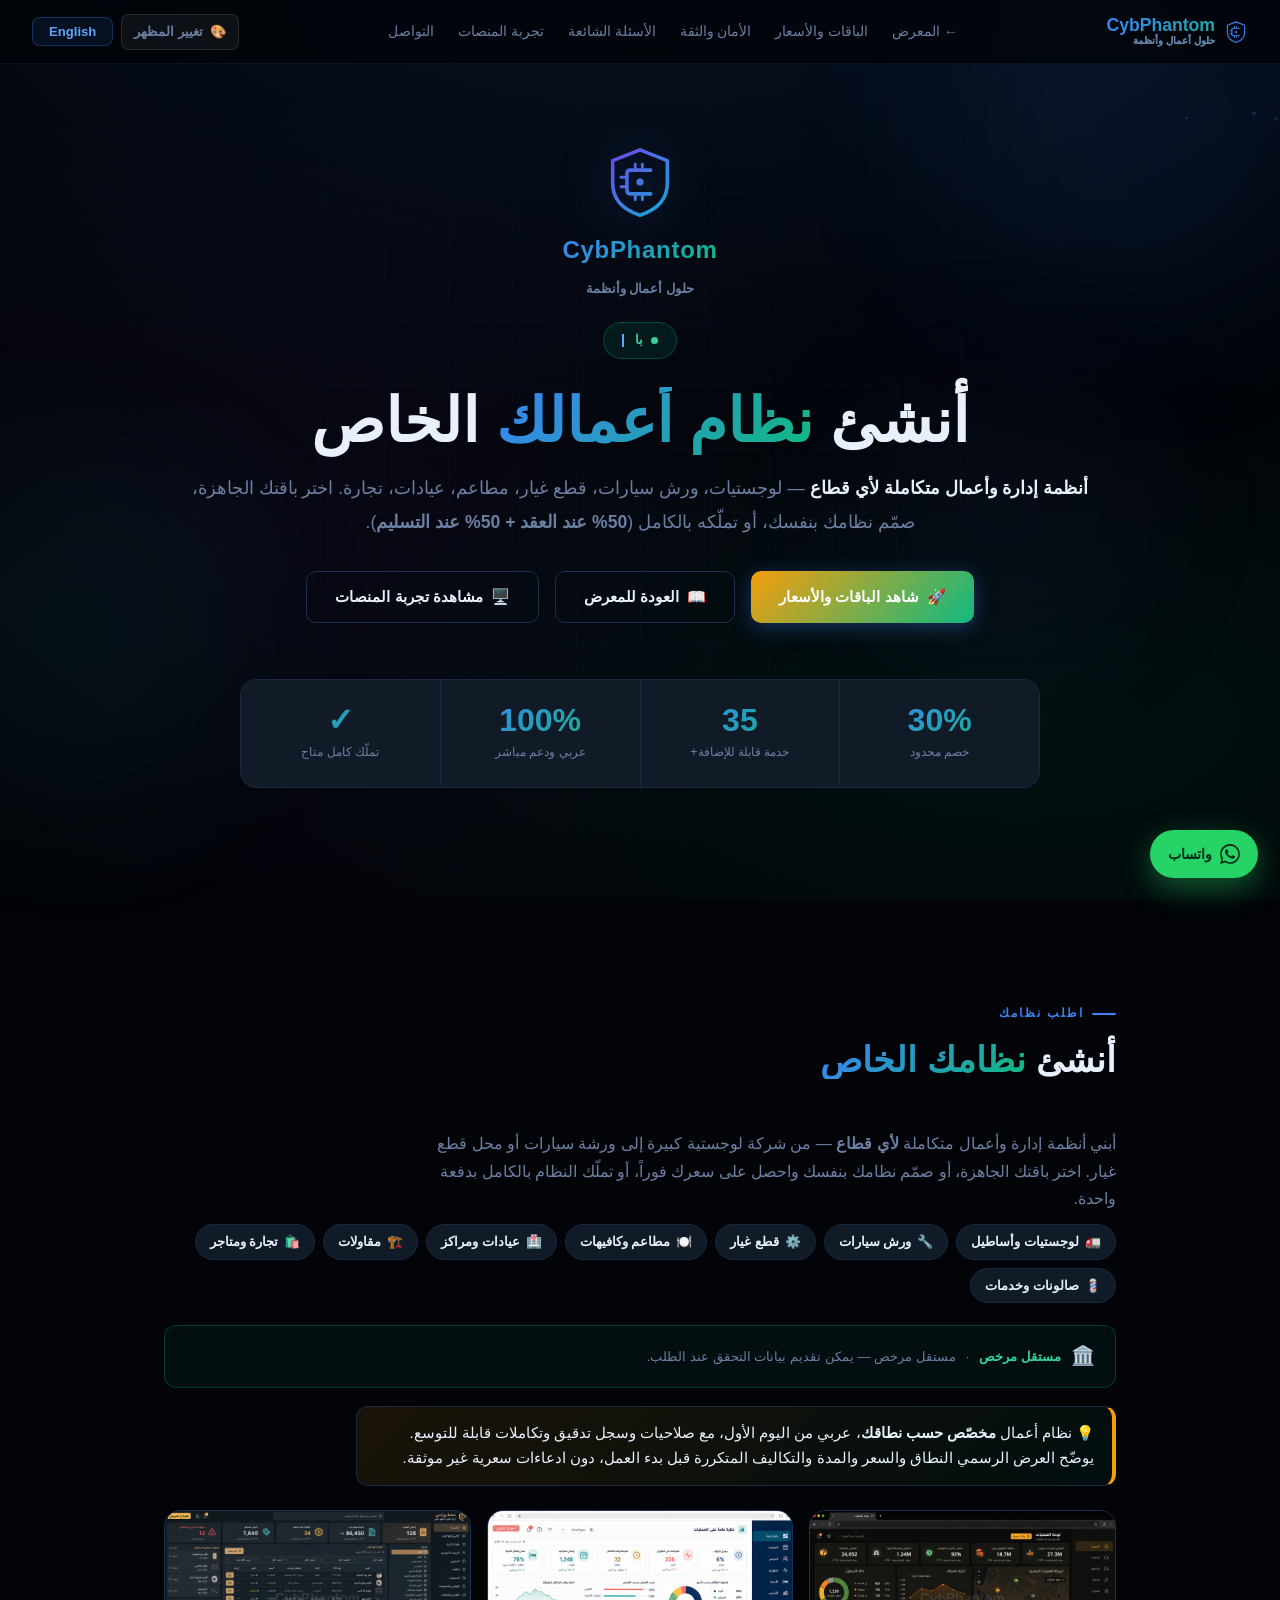
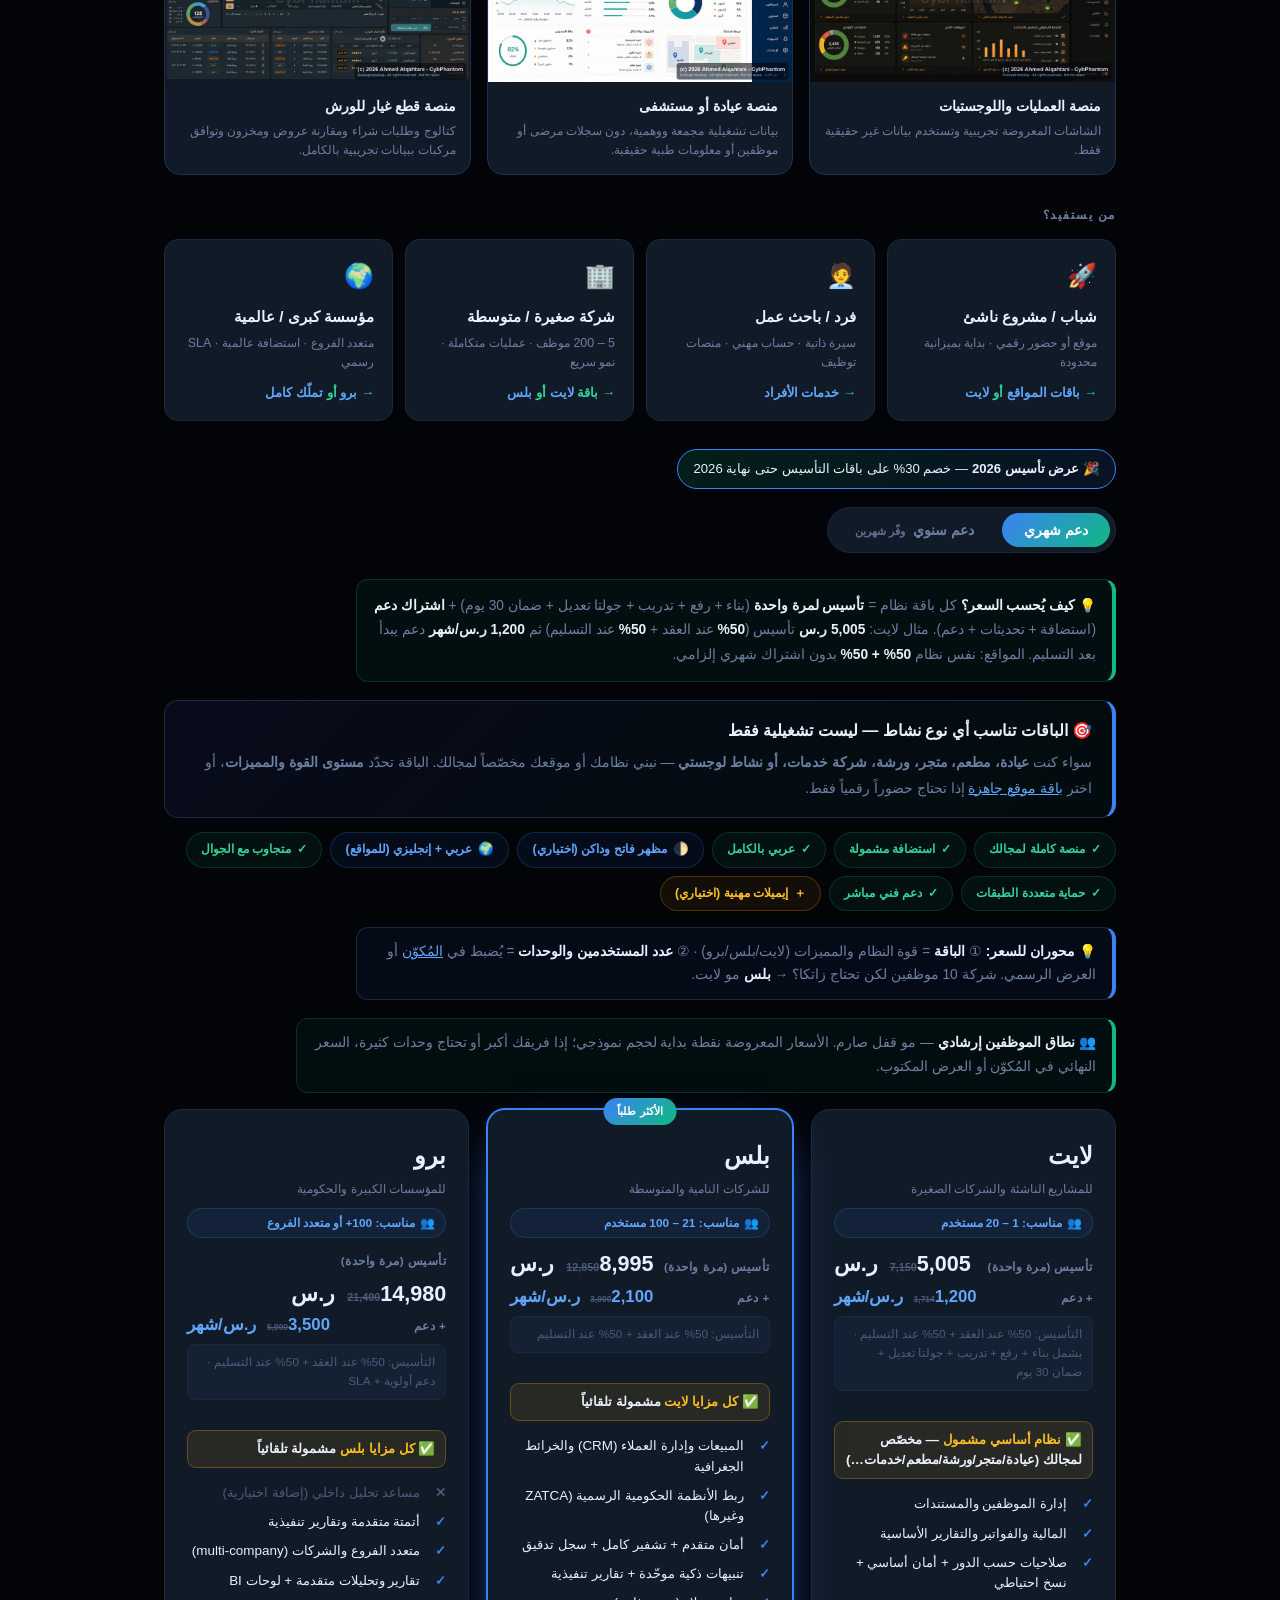
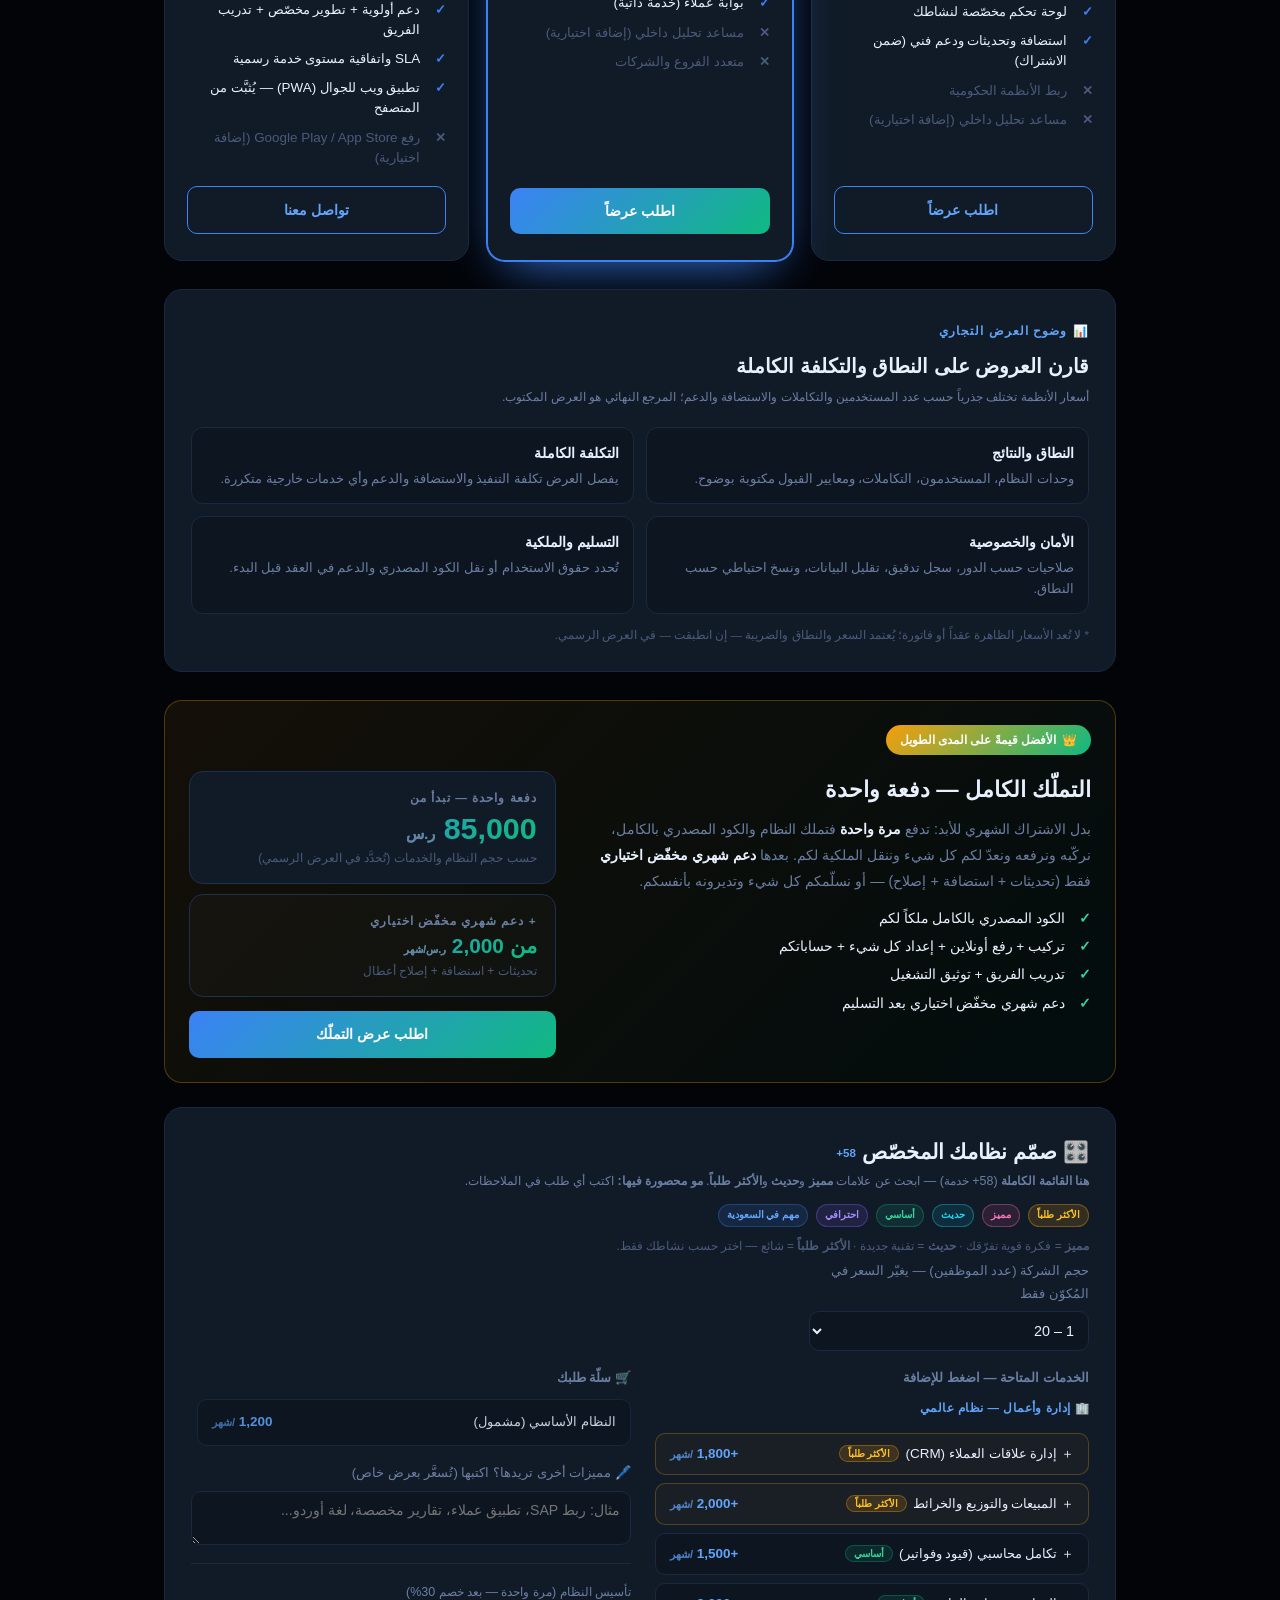
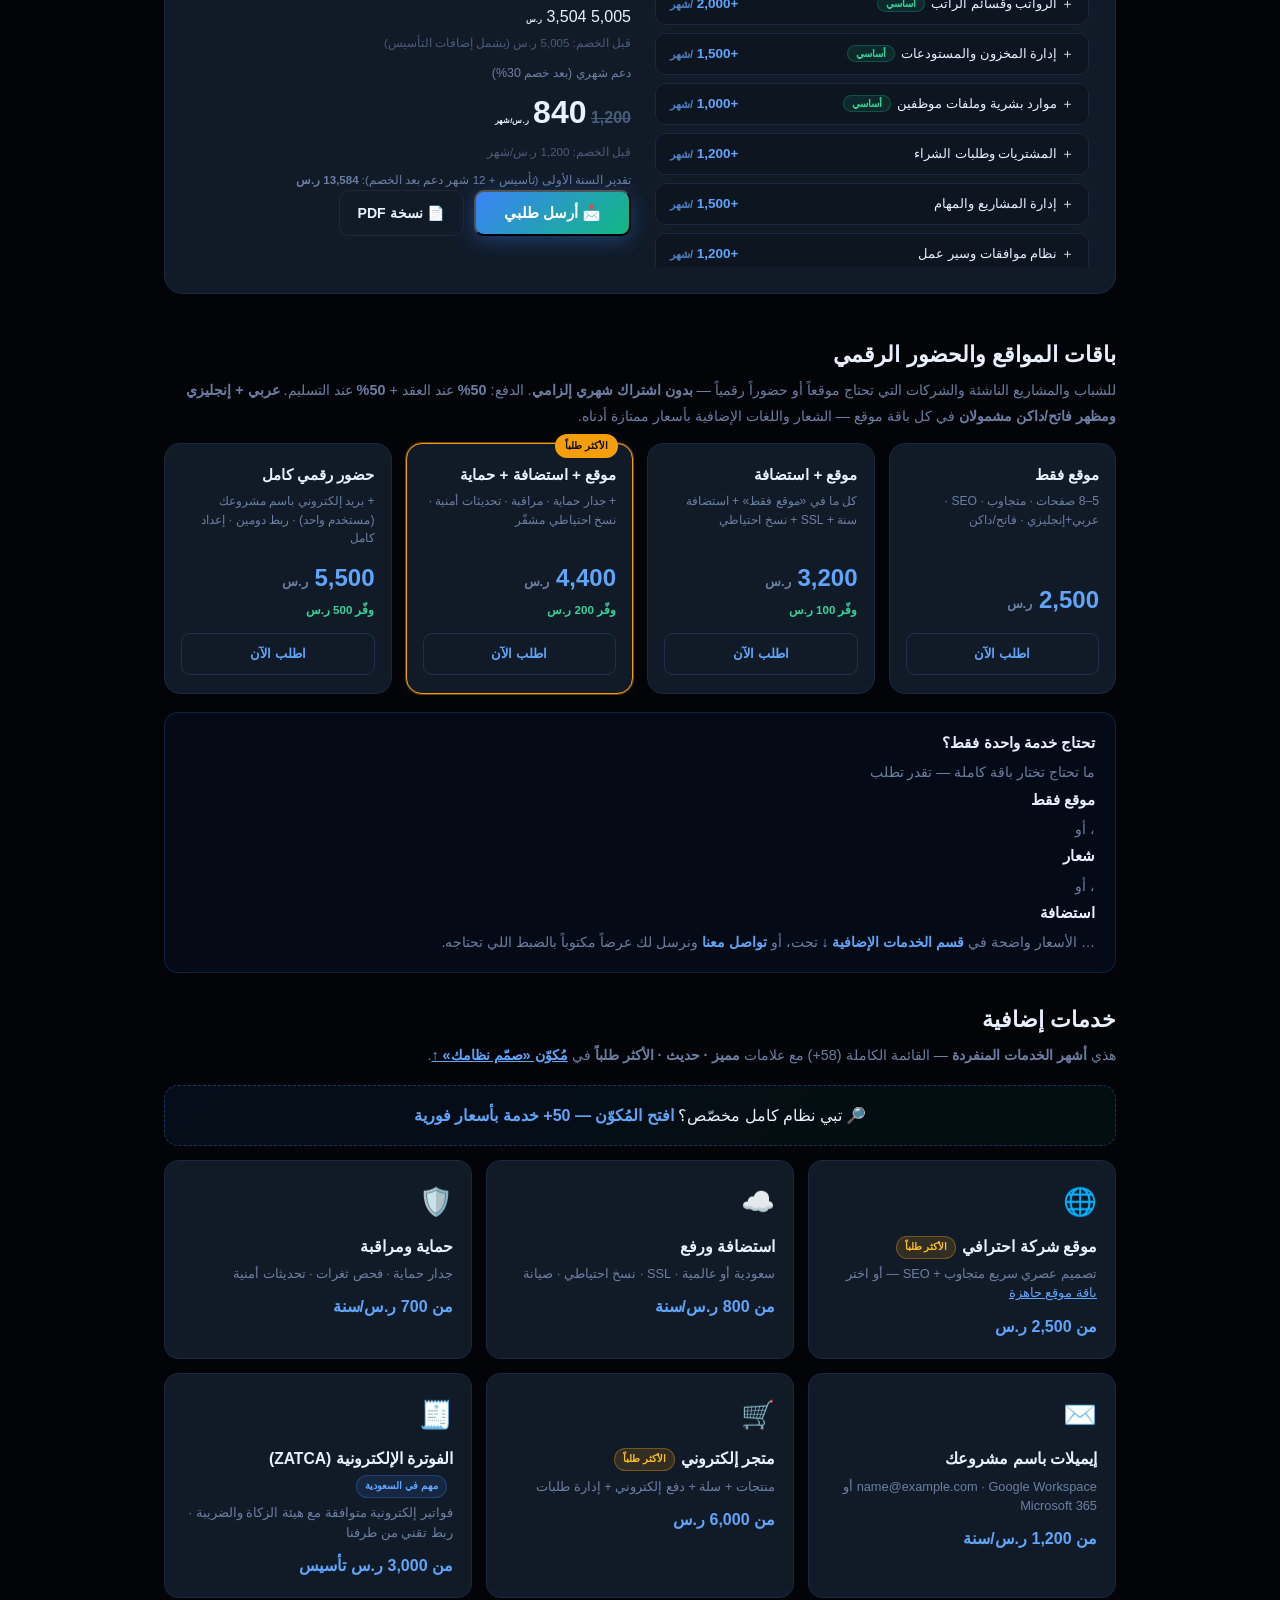
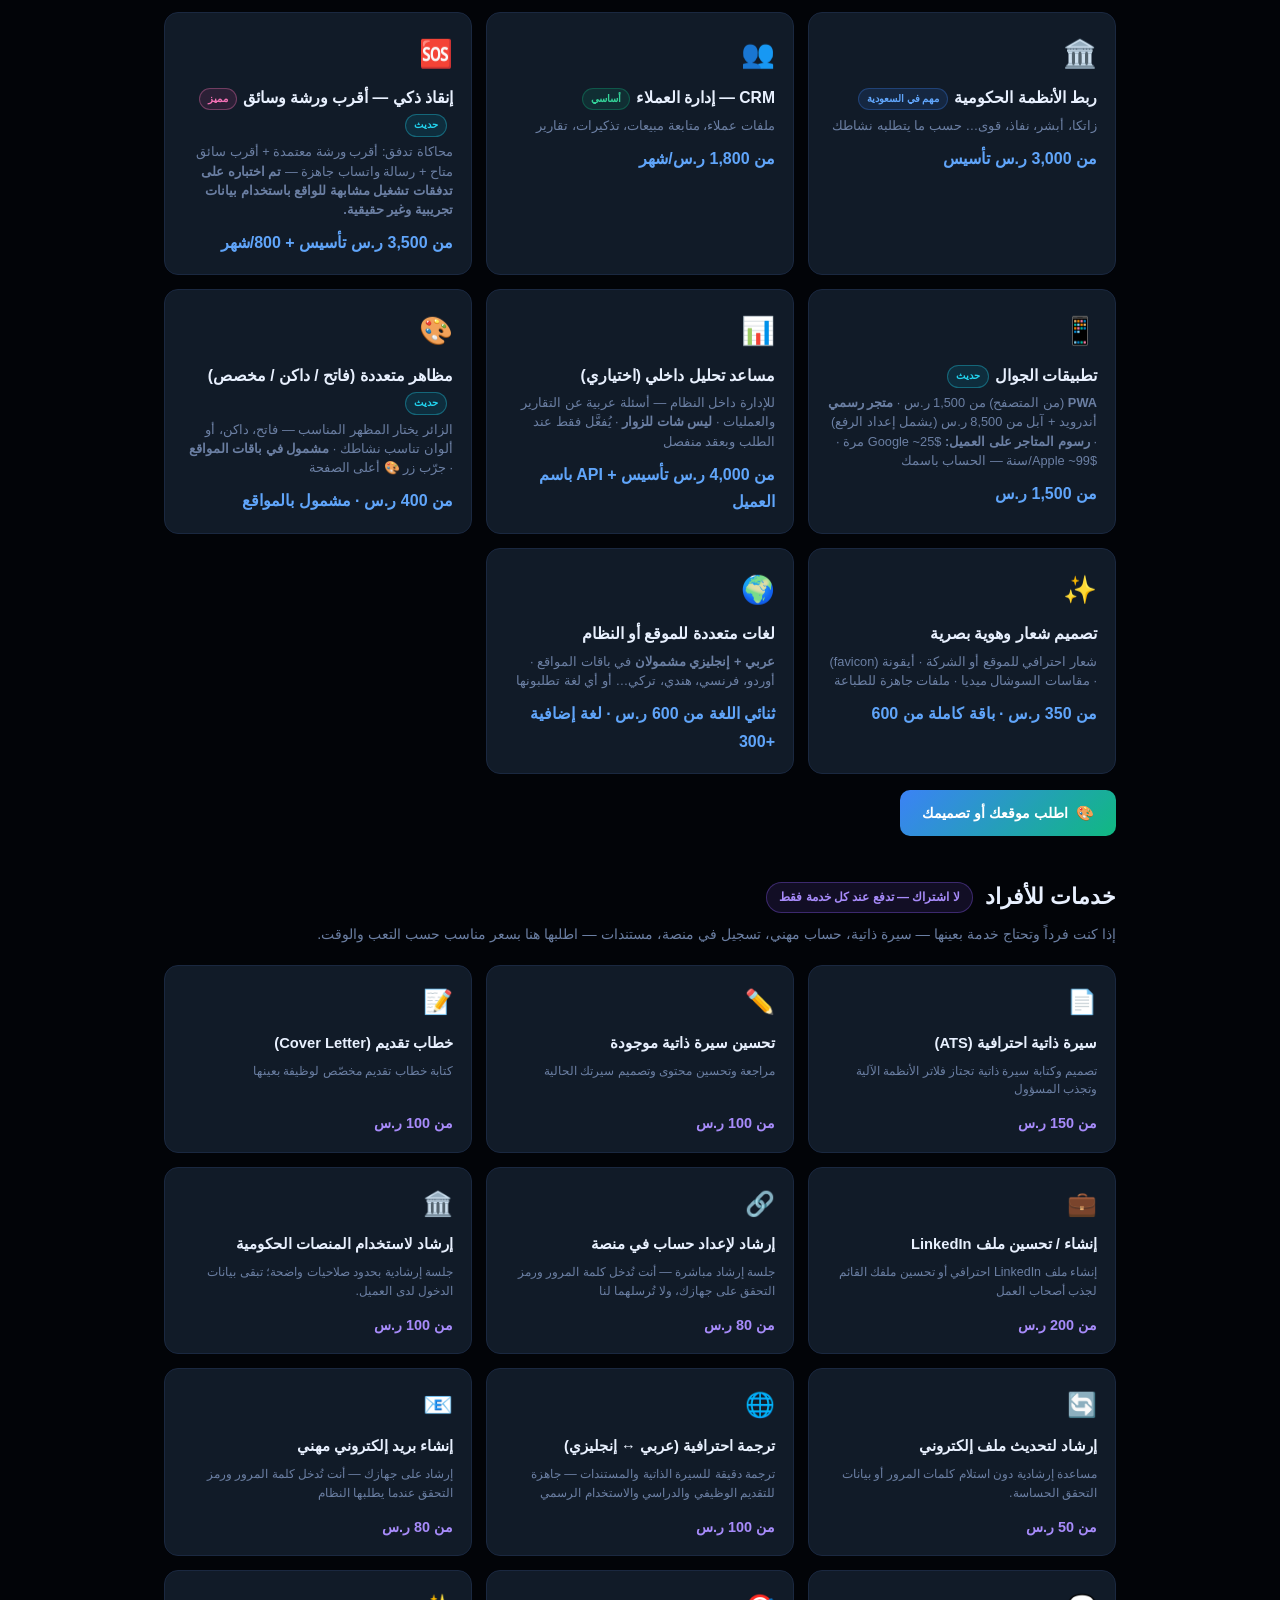
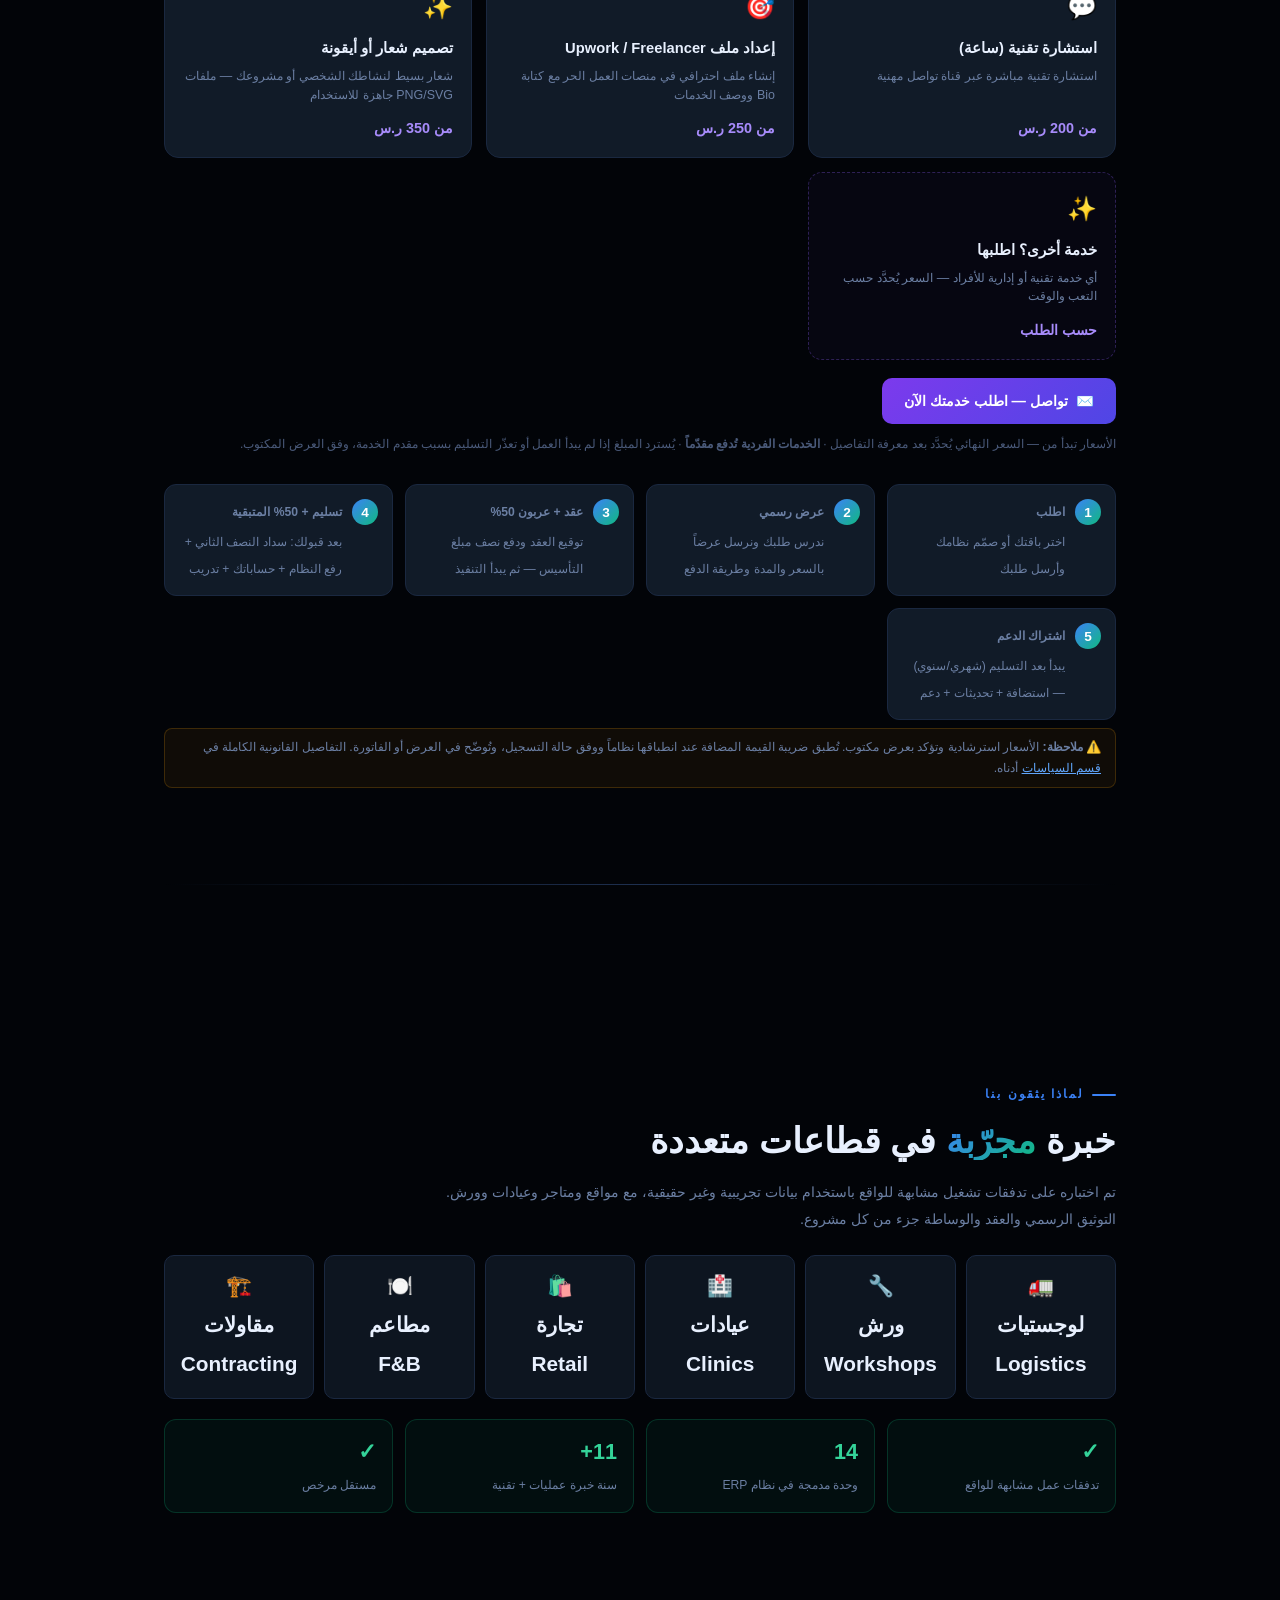
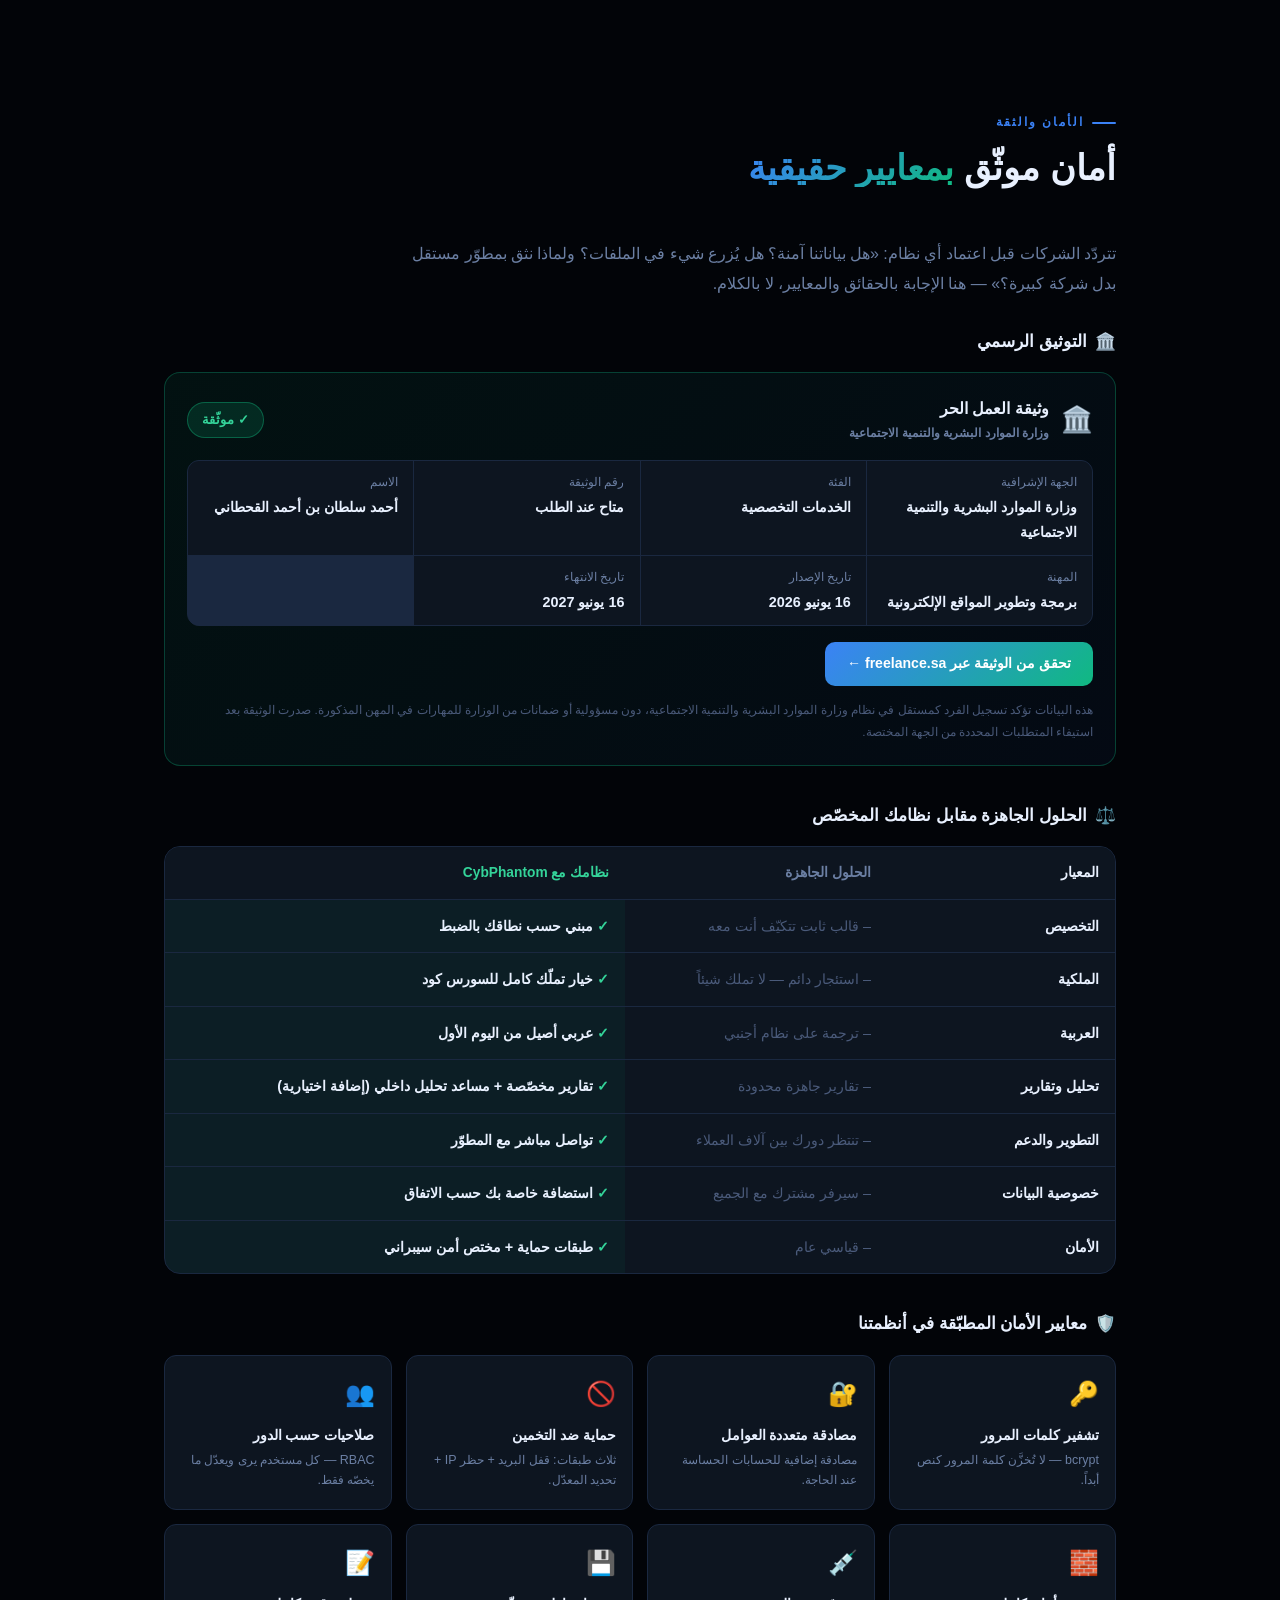
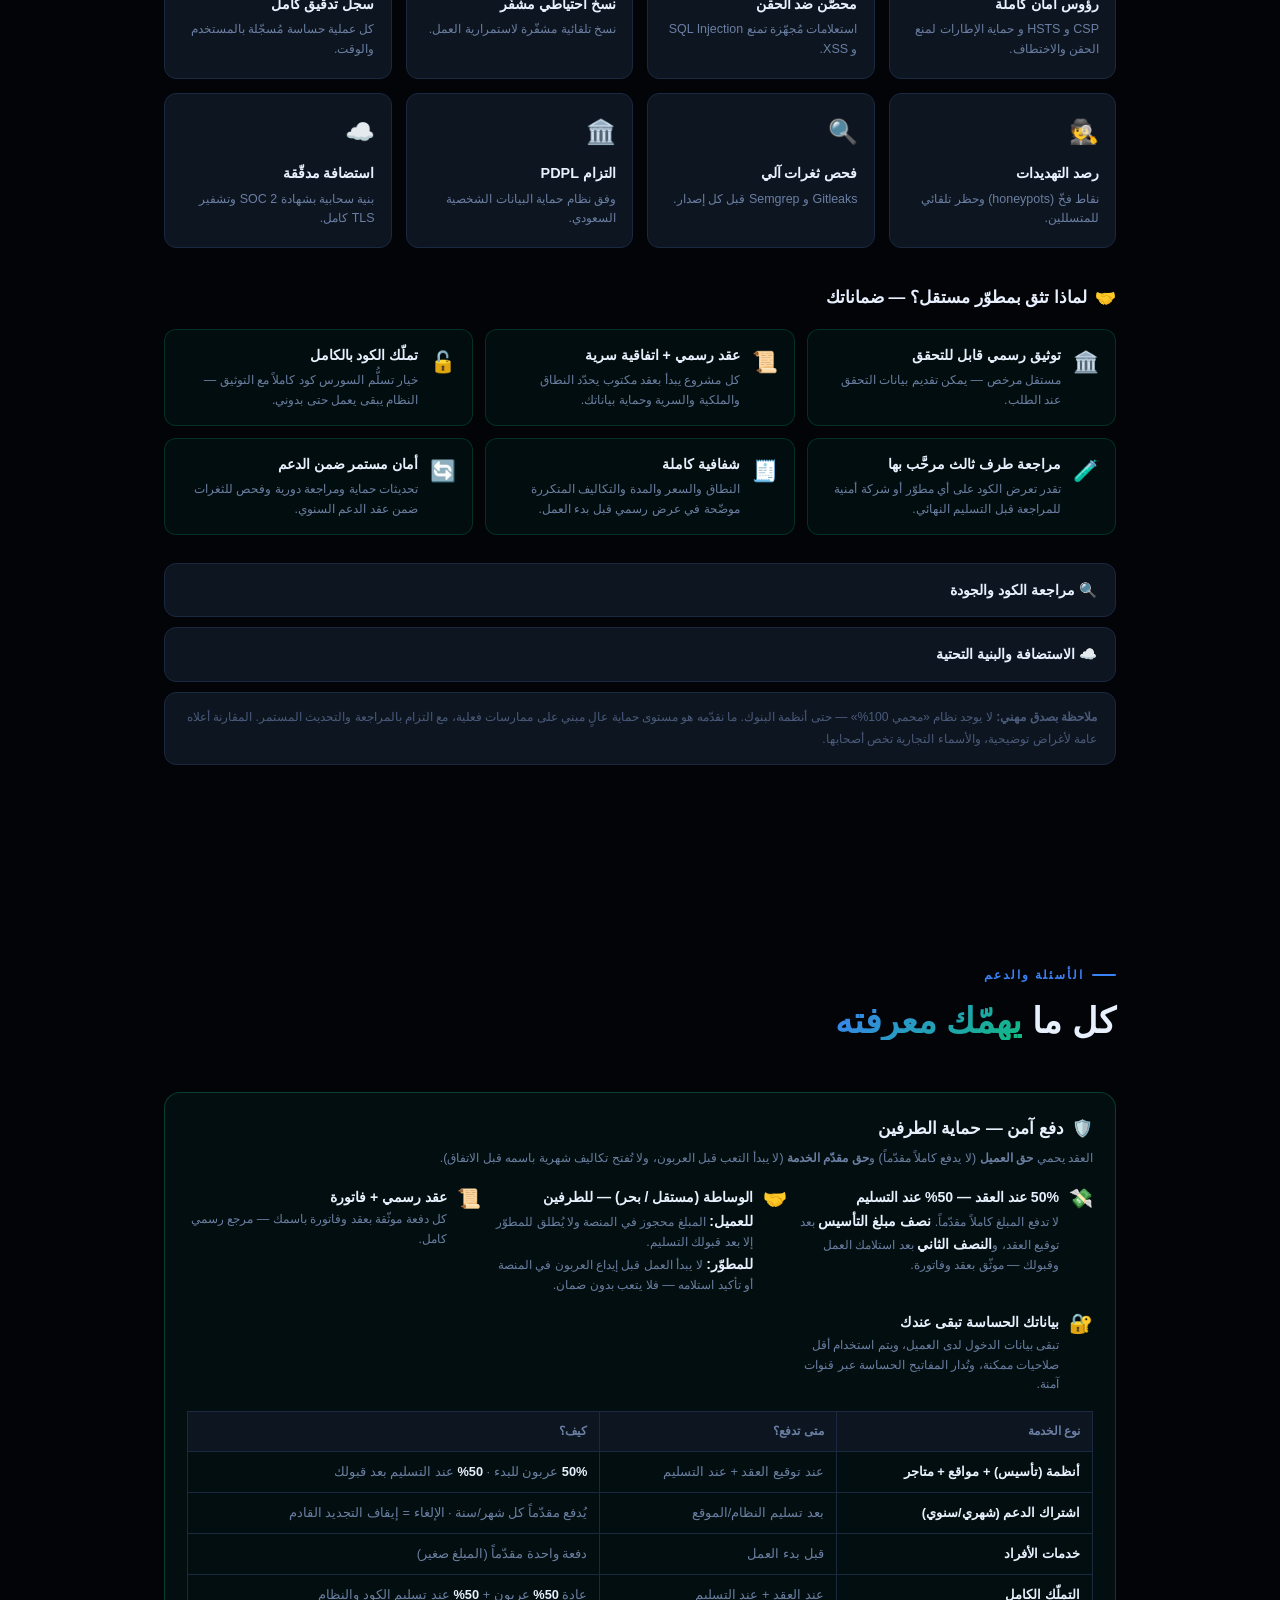
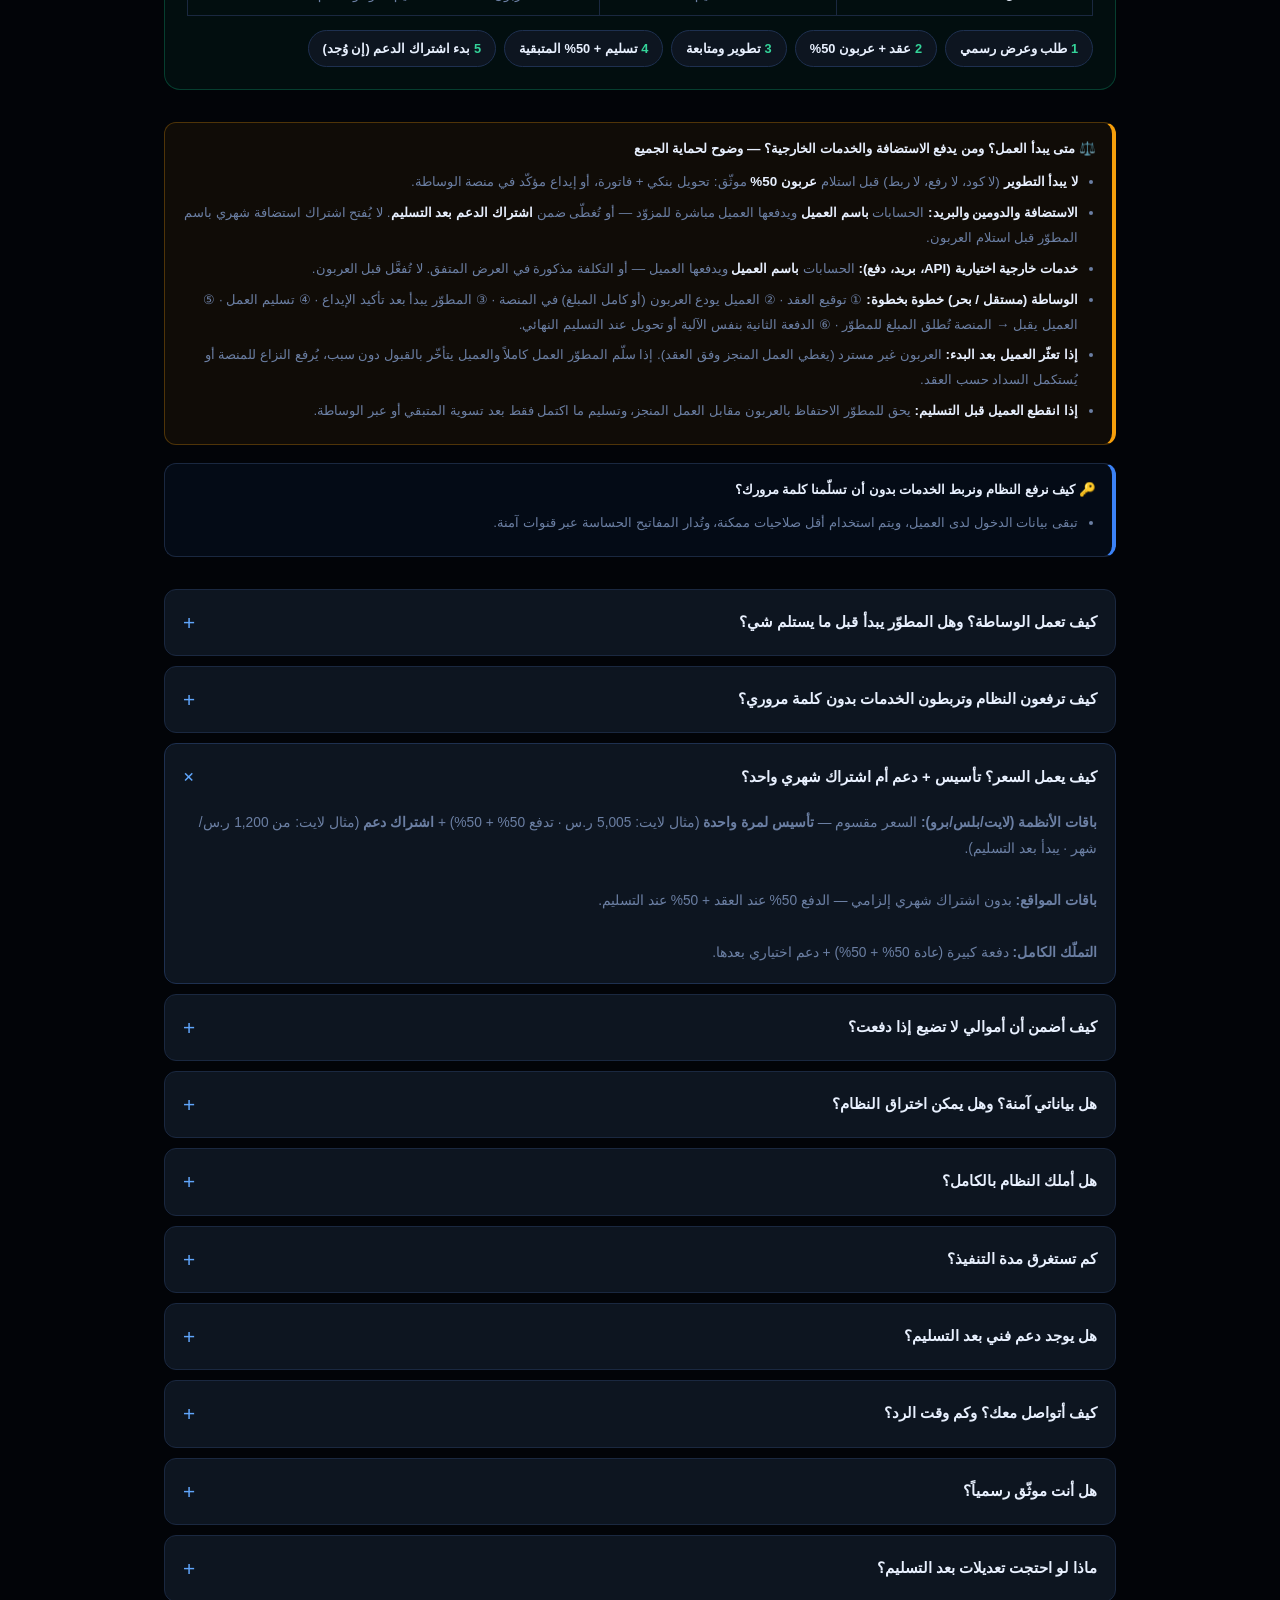
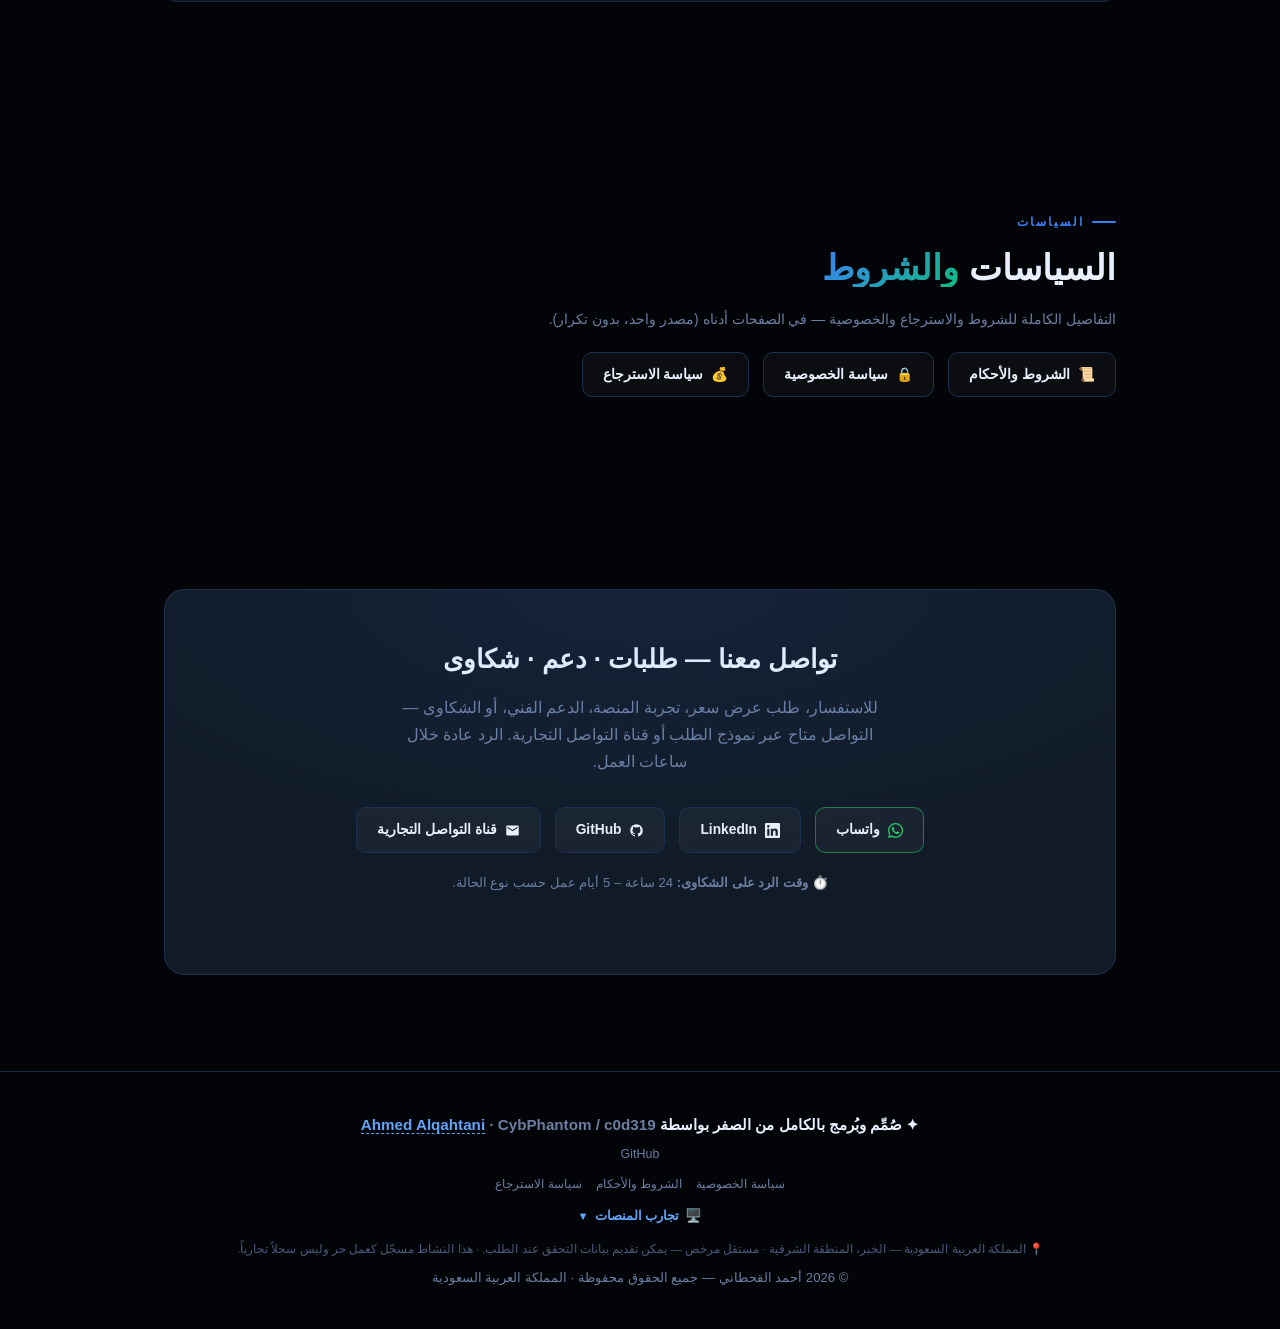
==== commit ec0f830c: "privacy: clean linked public pages" ====
--- a/index.html
+++ b/index.html
@@ -1413,7 +1413,7 @@
         </div>
       </div>
       <a class="ind-cta" href="#contact">
-        ✉️ <span data-ar>تواصل بالبريد — اطلب خدمتك الآن</span><span data-en>Email — Request your service now</span>
+        ✉️ <span data-ar>تواصل — اطلب خدمتك الآن</span><span data-en>Contact — Request your service now</span>
       </a>
       <div style="margin-top:10px;font-size:.75rem;color:var(--muted2)"><span data-ar>الأسعار تبدأ من — السعر النهائي يُحدَّد بعد معرفة التفاصيل · <b>الخدمات الفردية تُدفع مقدّماً</b> · يُسترد المبلغ إذا لم يبدأ العمل أو تعذّر التسليم بسبب مقدم الخدمة، وفق العرض المكتوب.</span><span data-en>Starting prices — final price follows scope review · <b>Individual services are prepaid</b> · refunded if work has not started or delivery fails due to the provider, subject to the written quote.</span></div>
     </div>
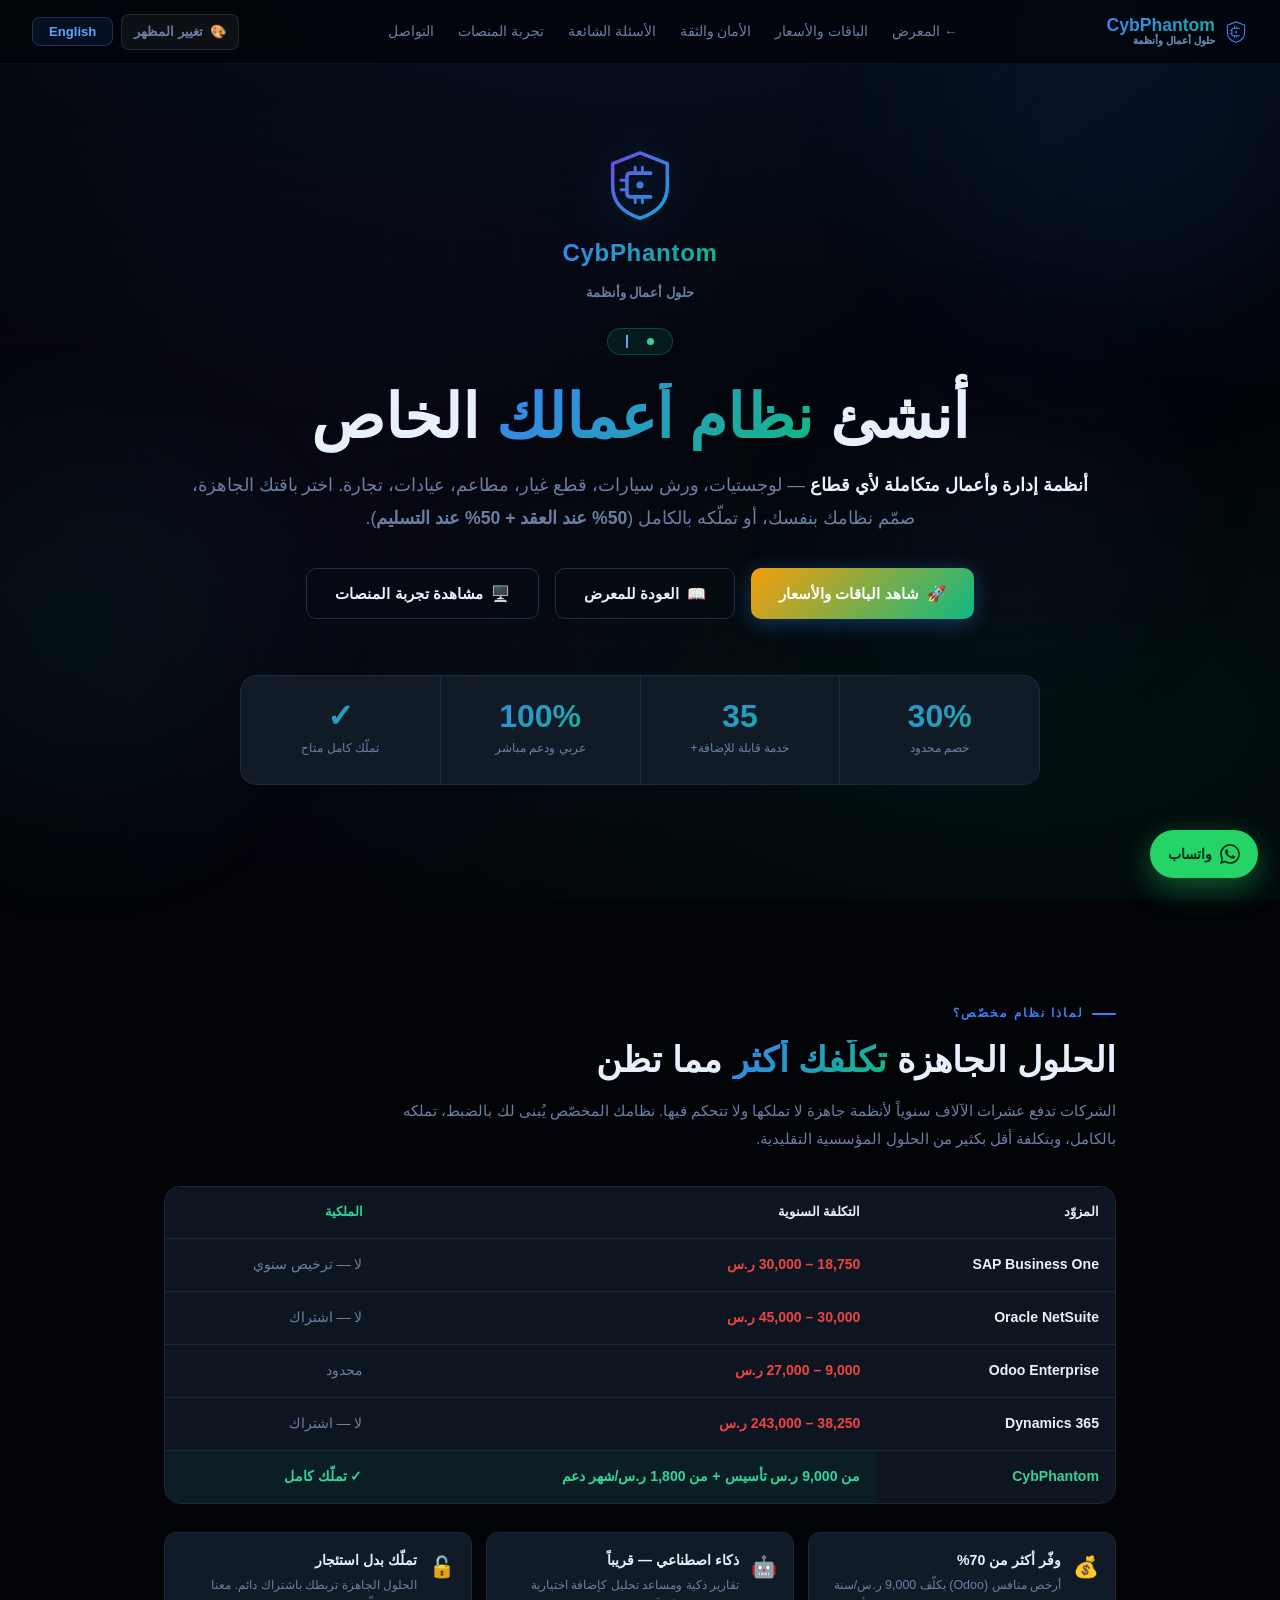
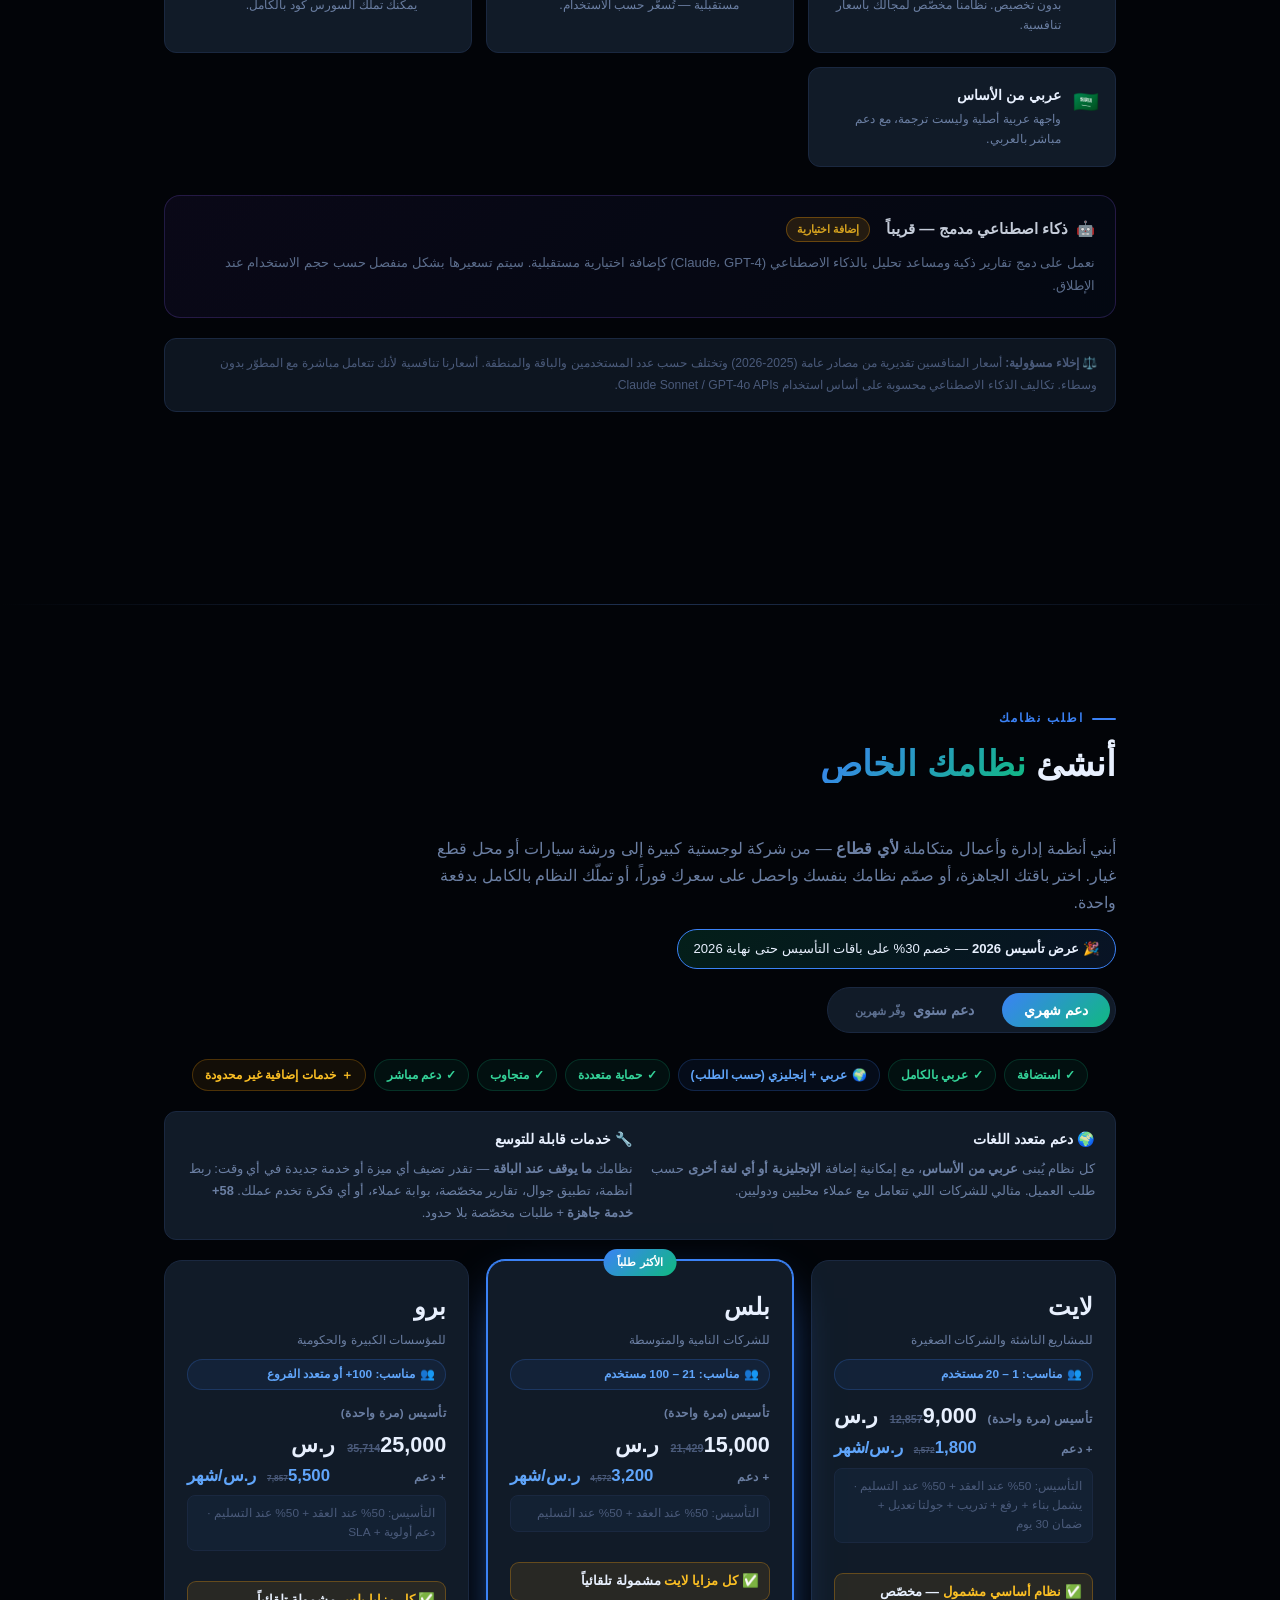
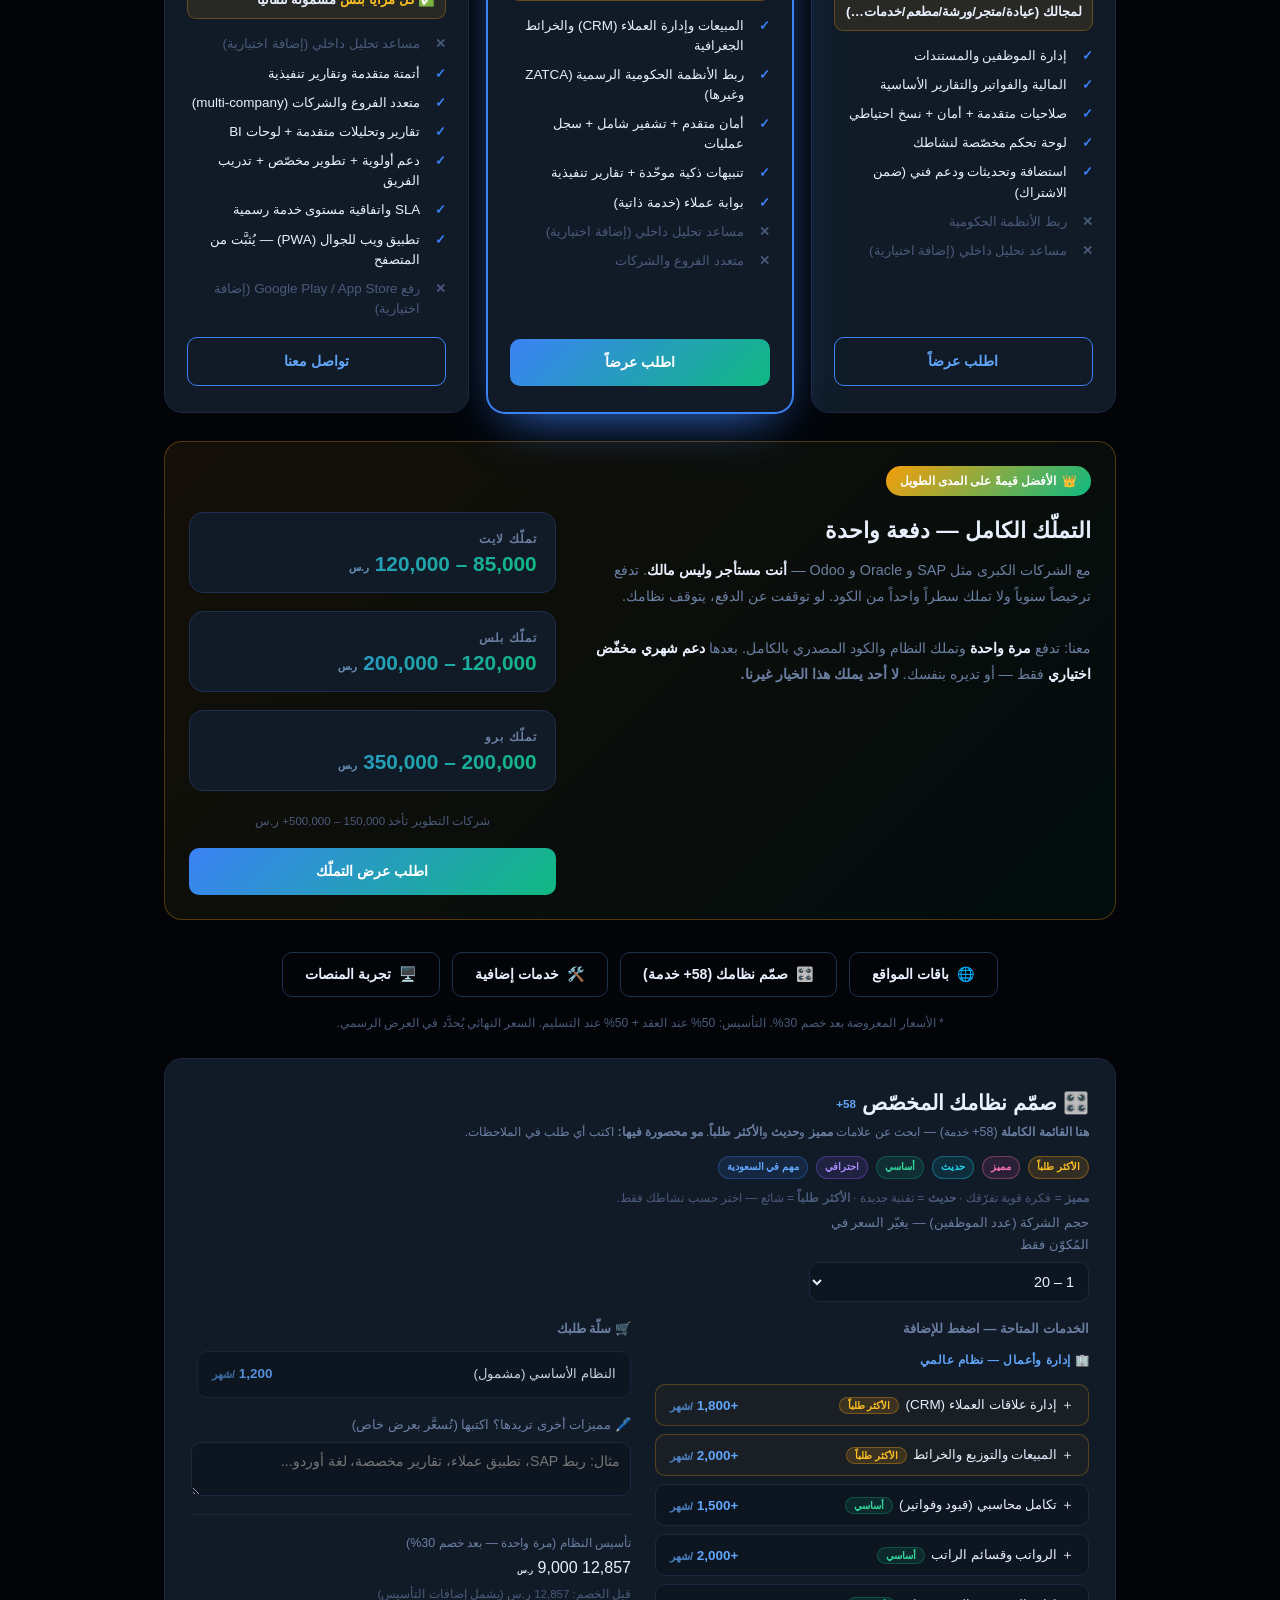
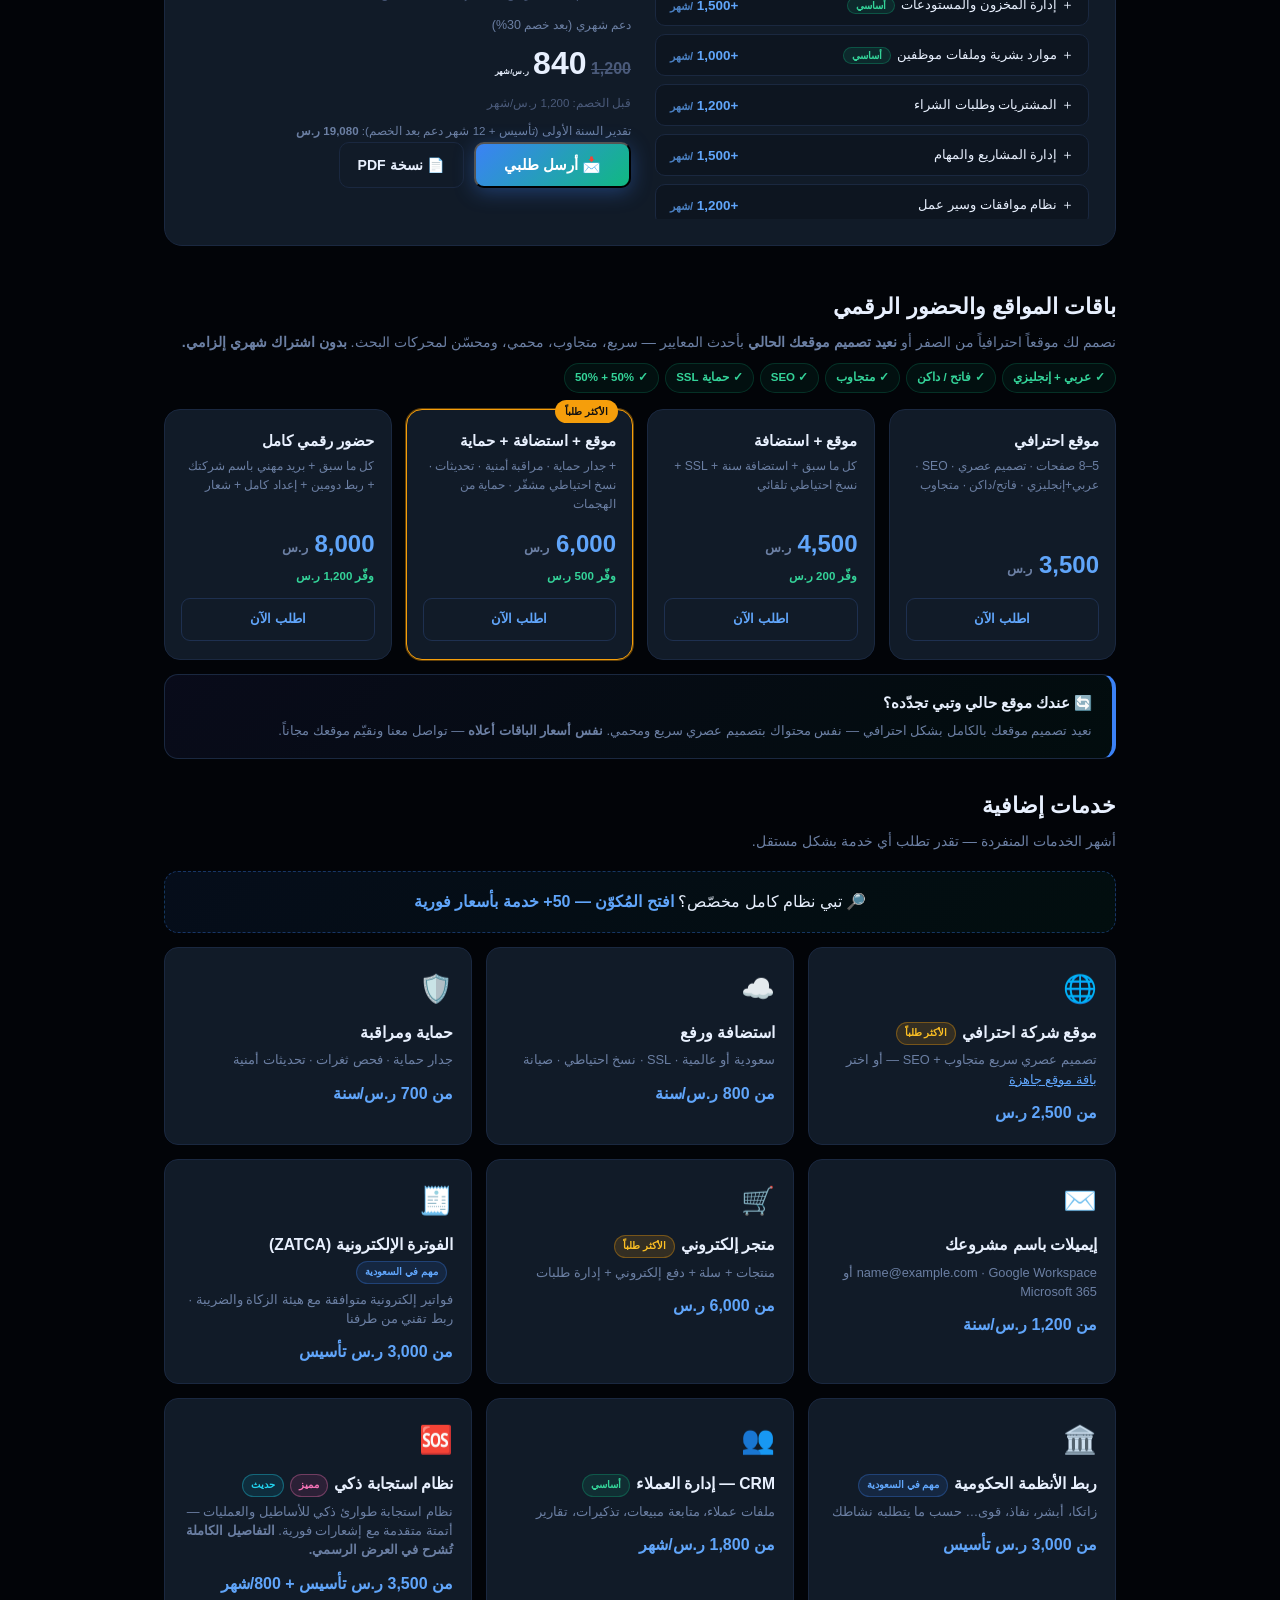
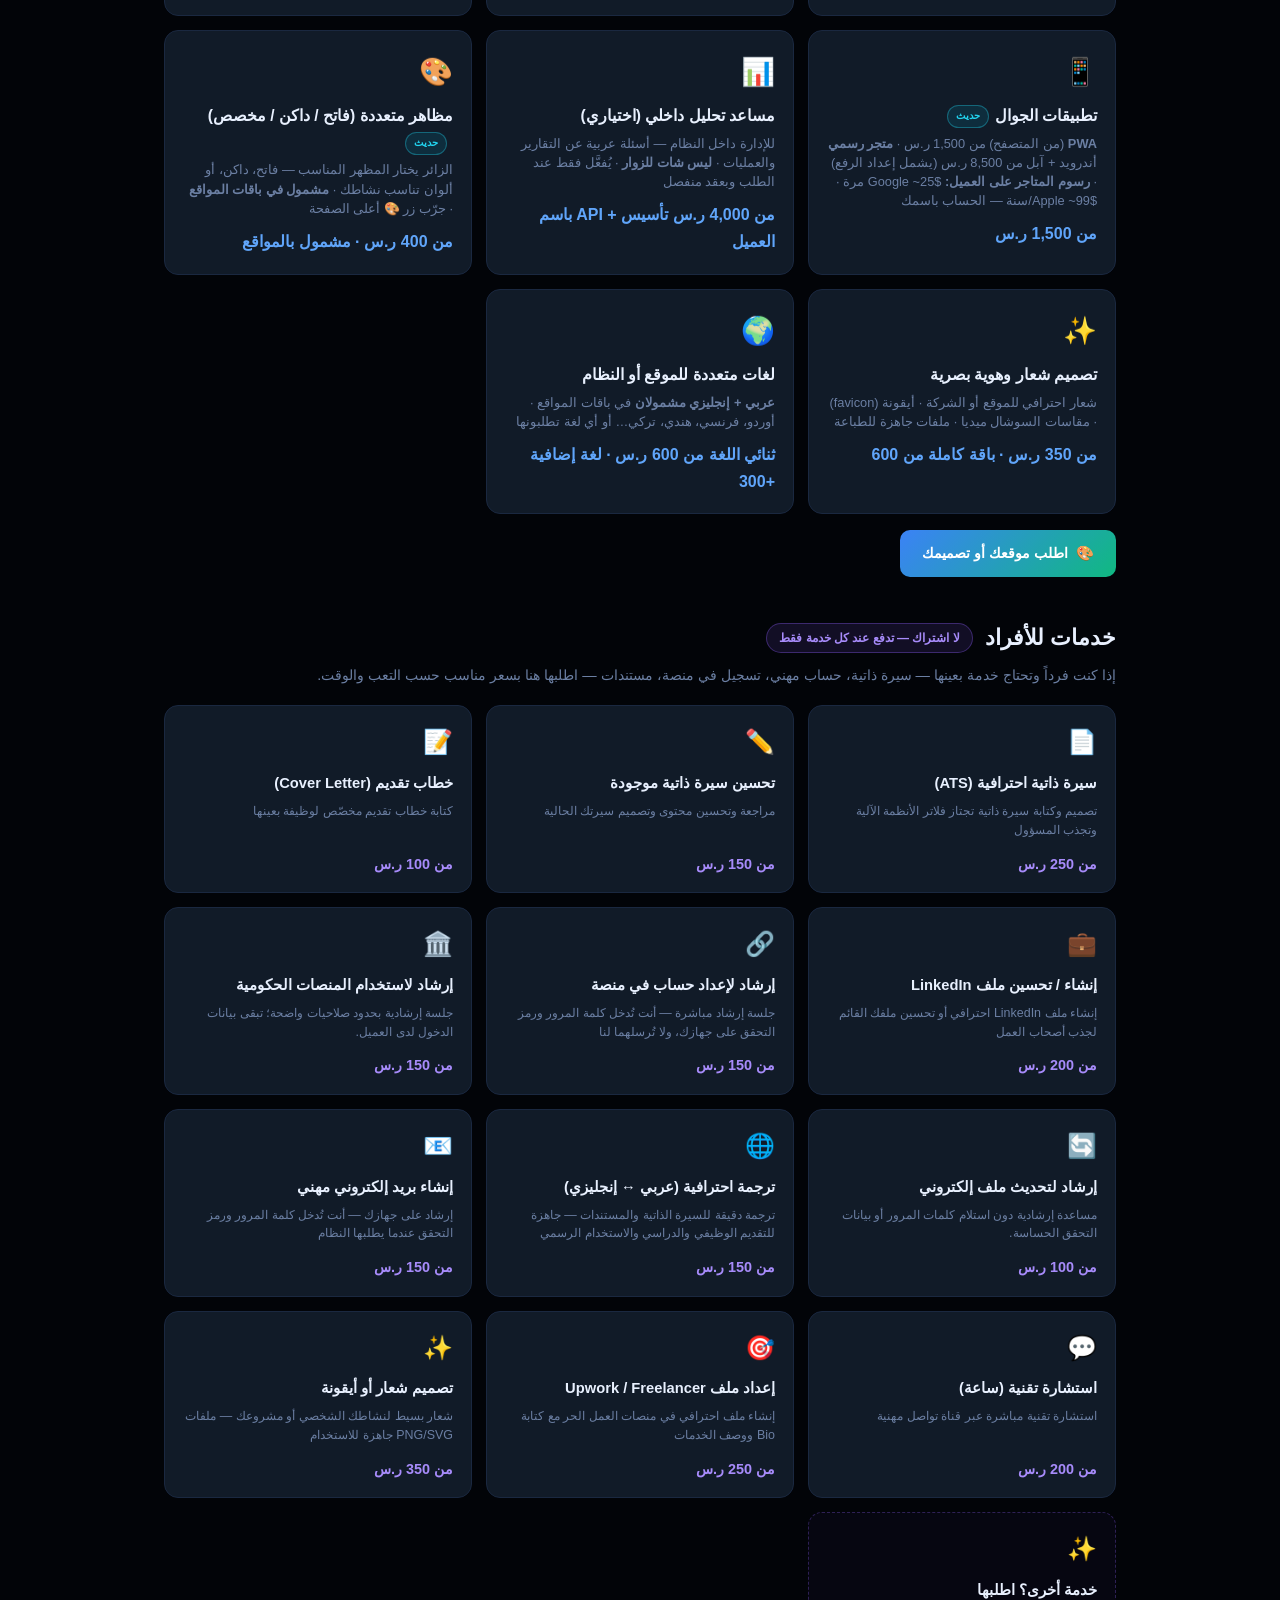
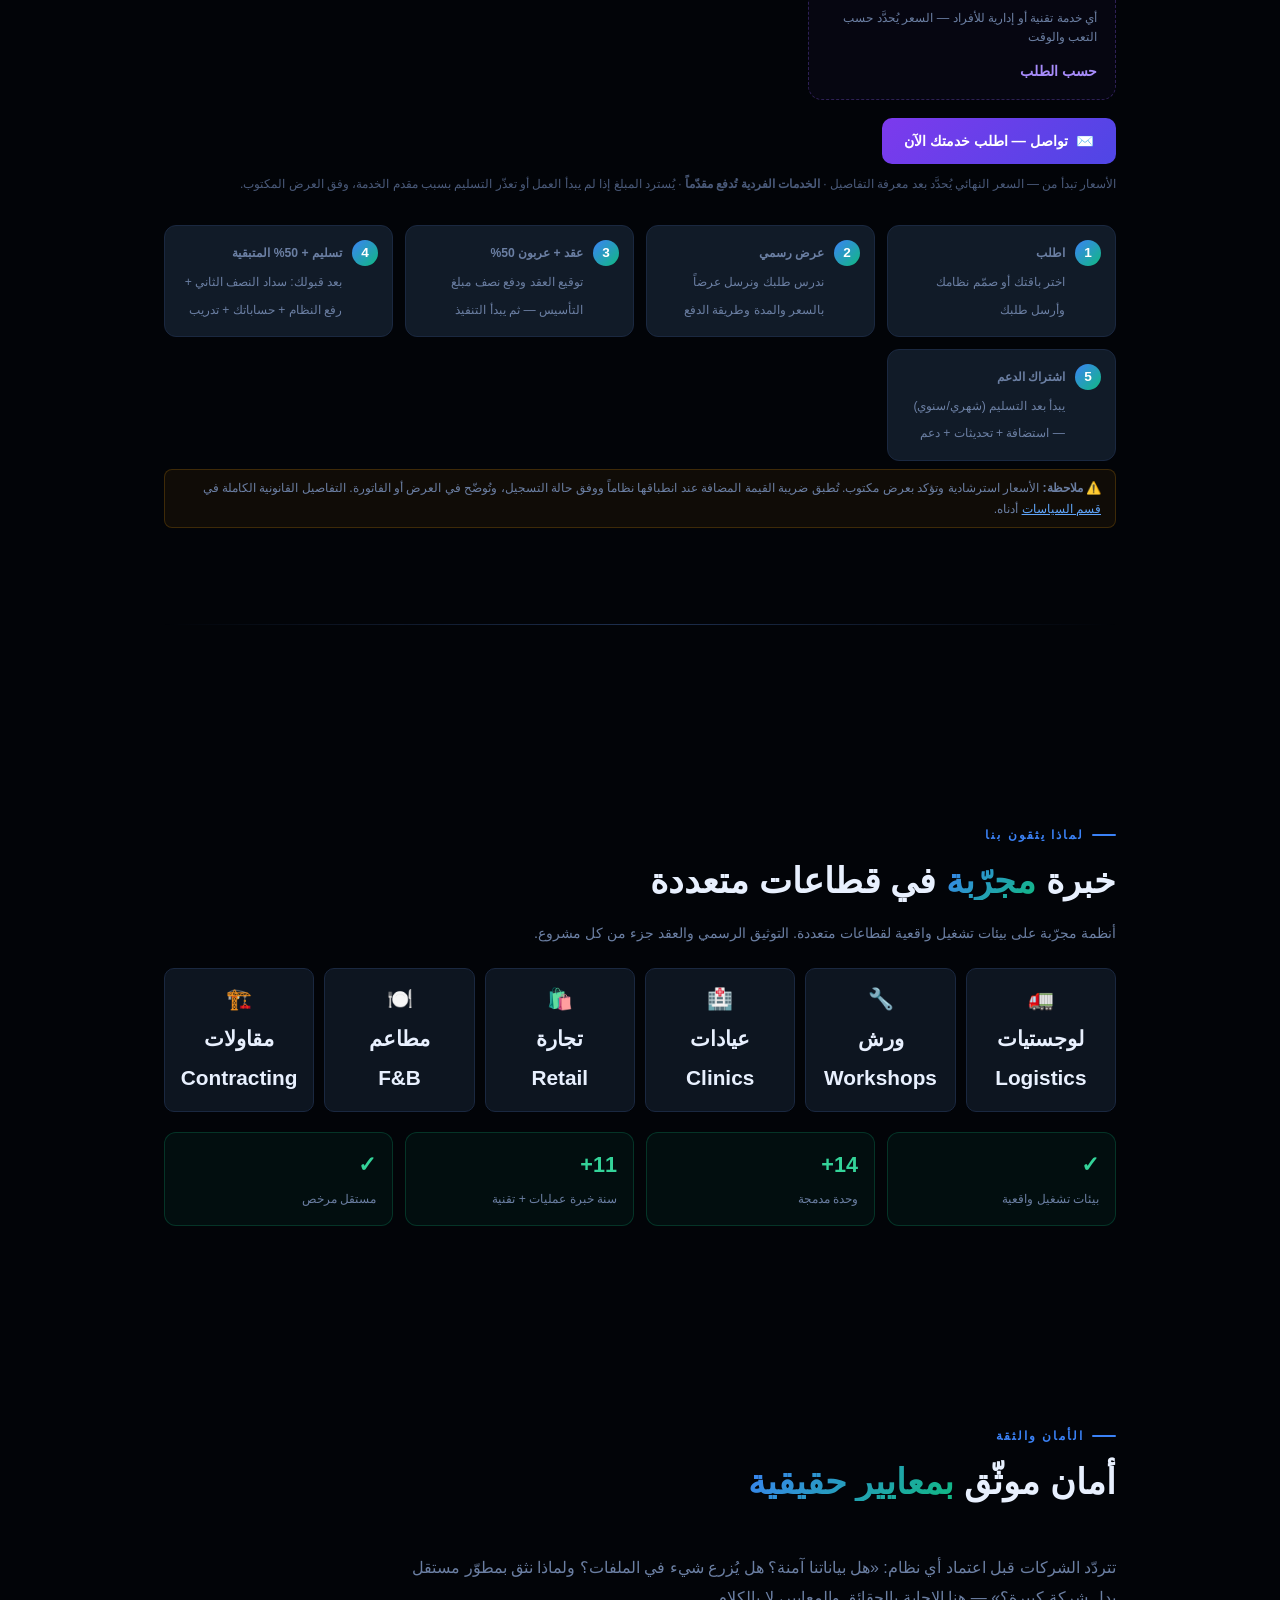
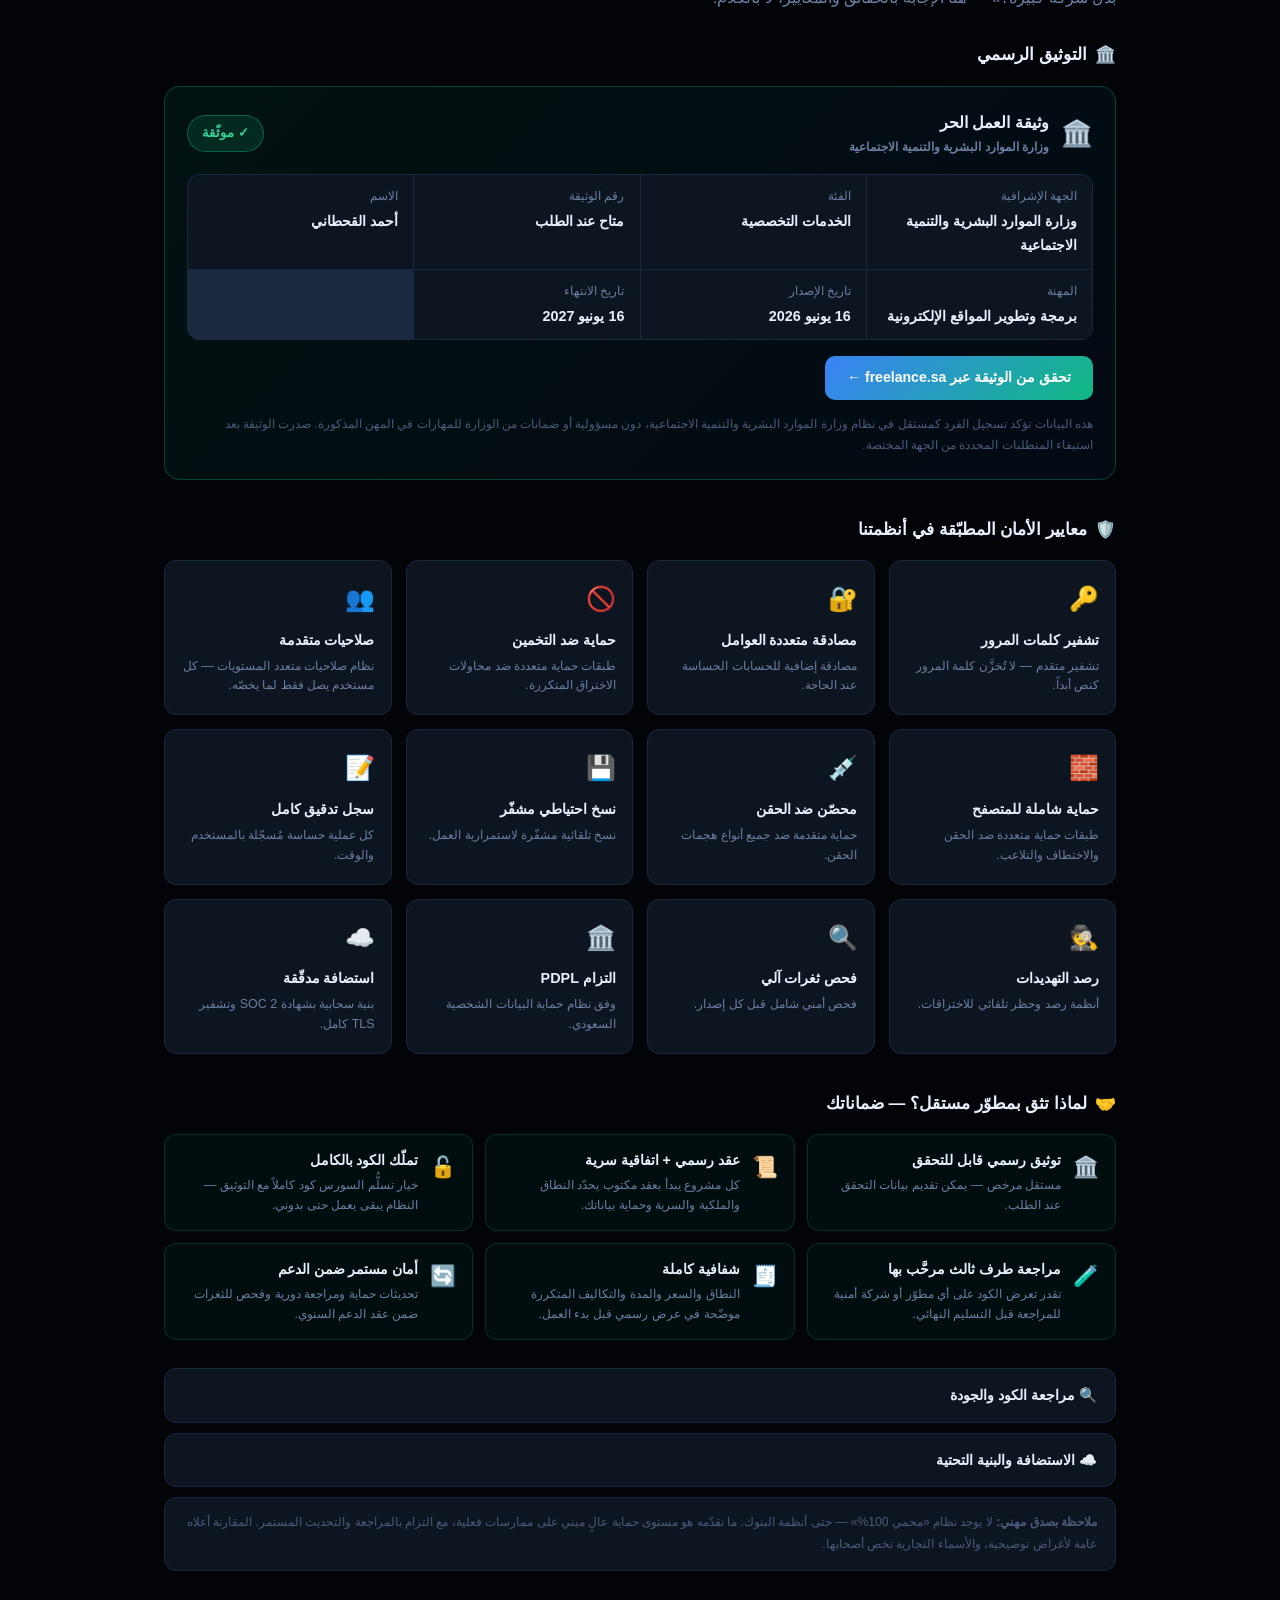
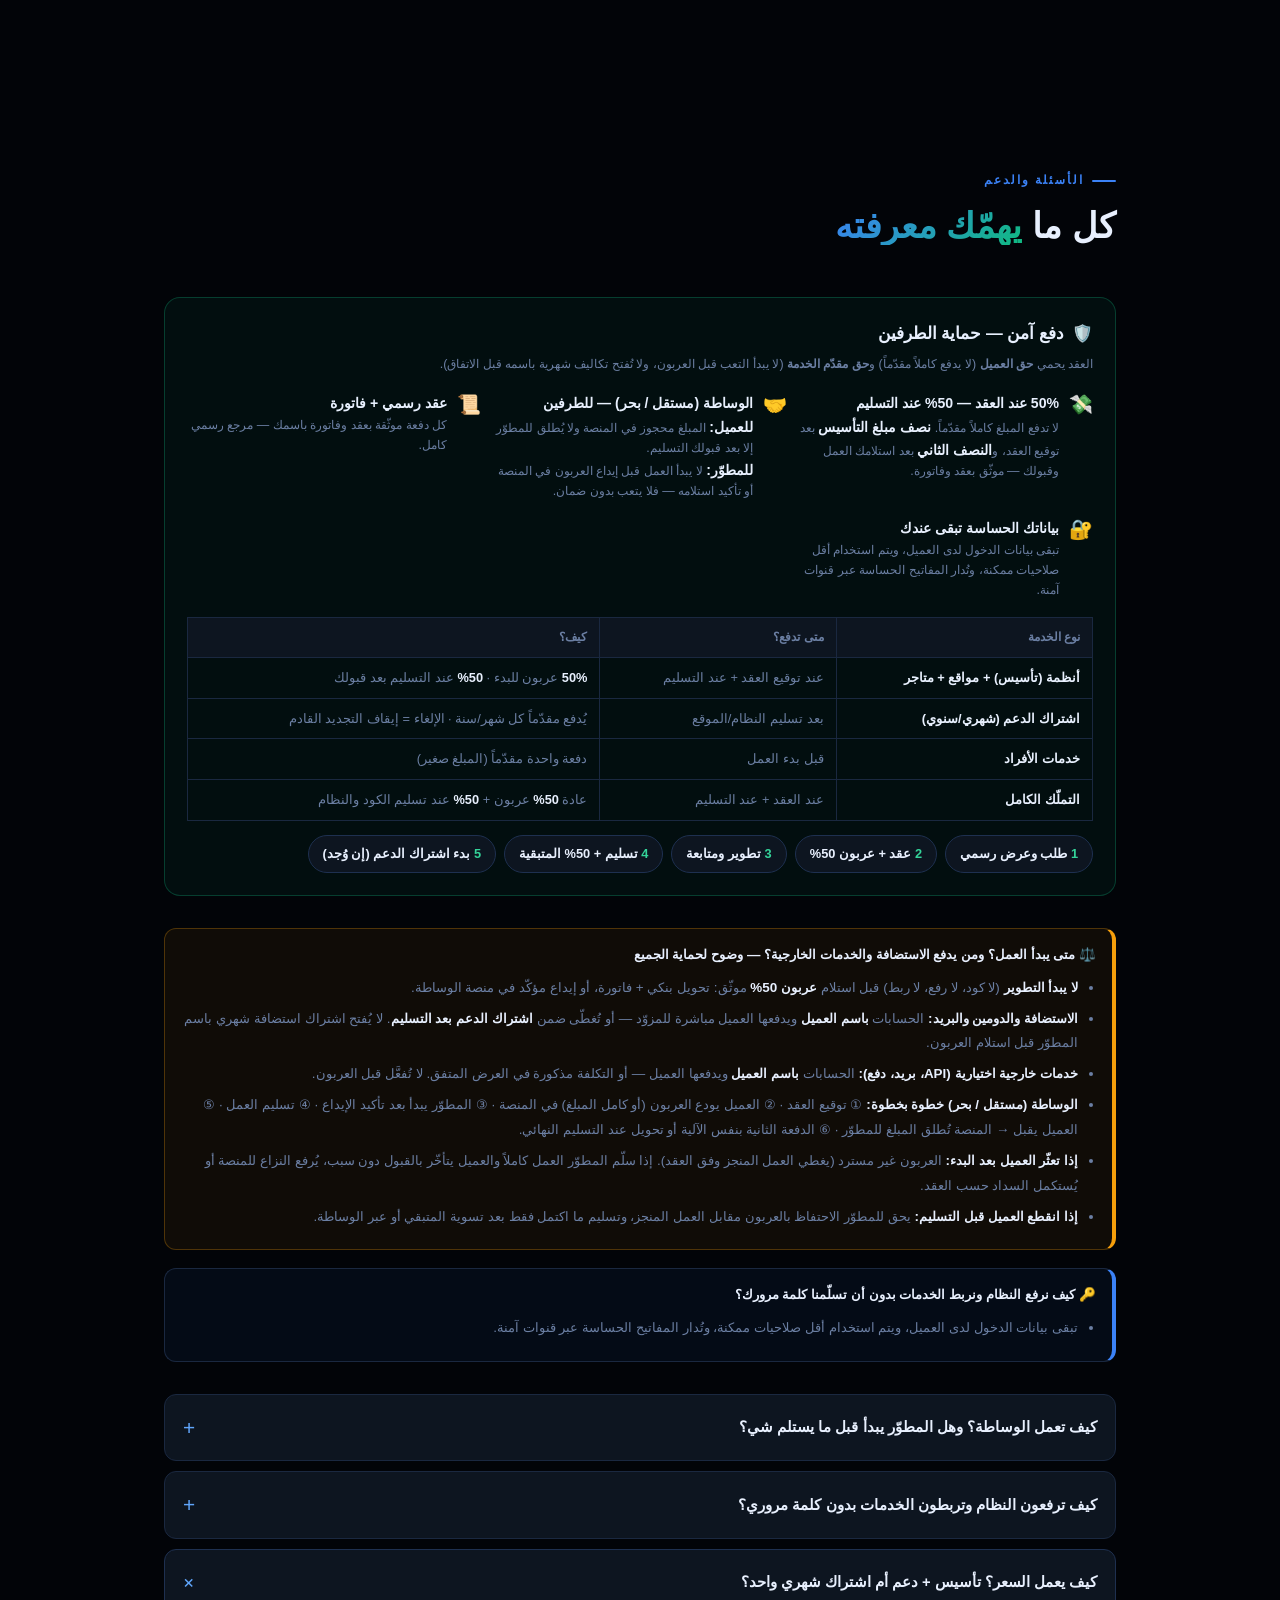
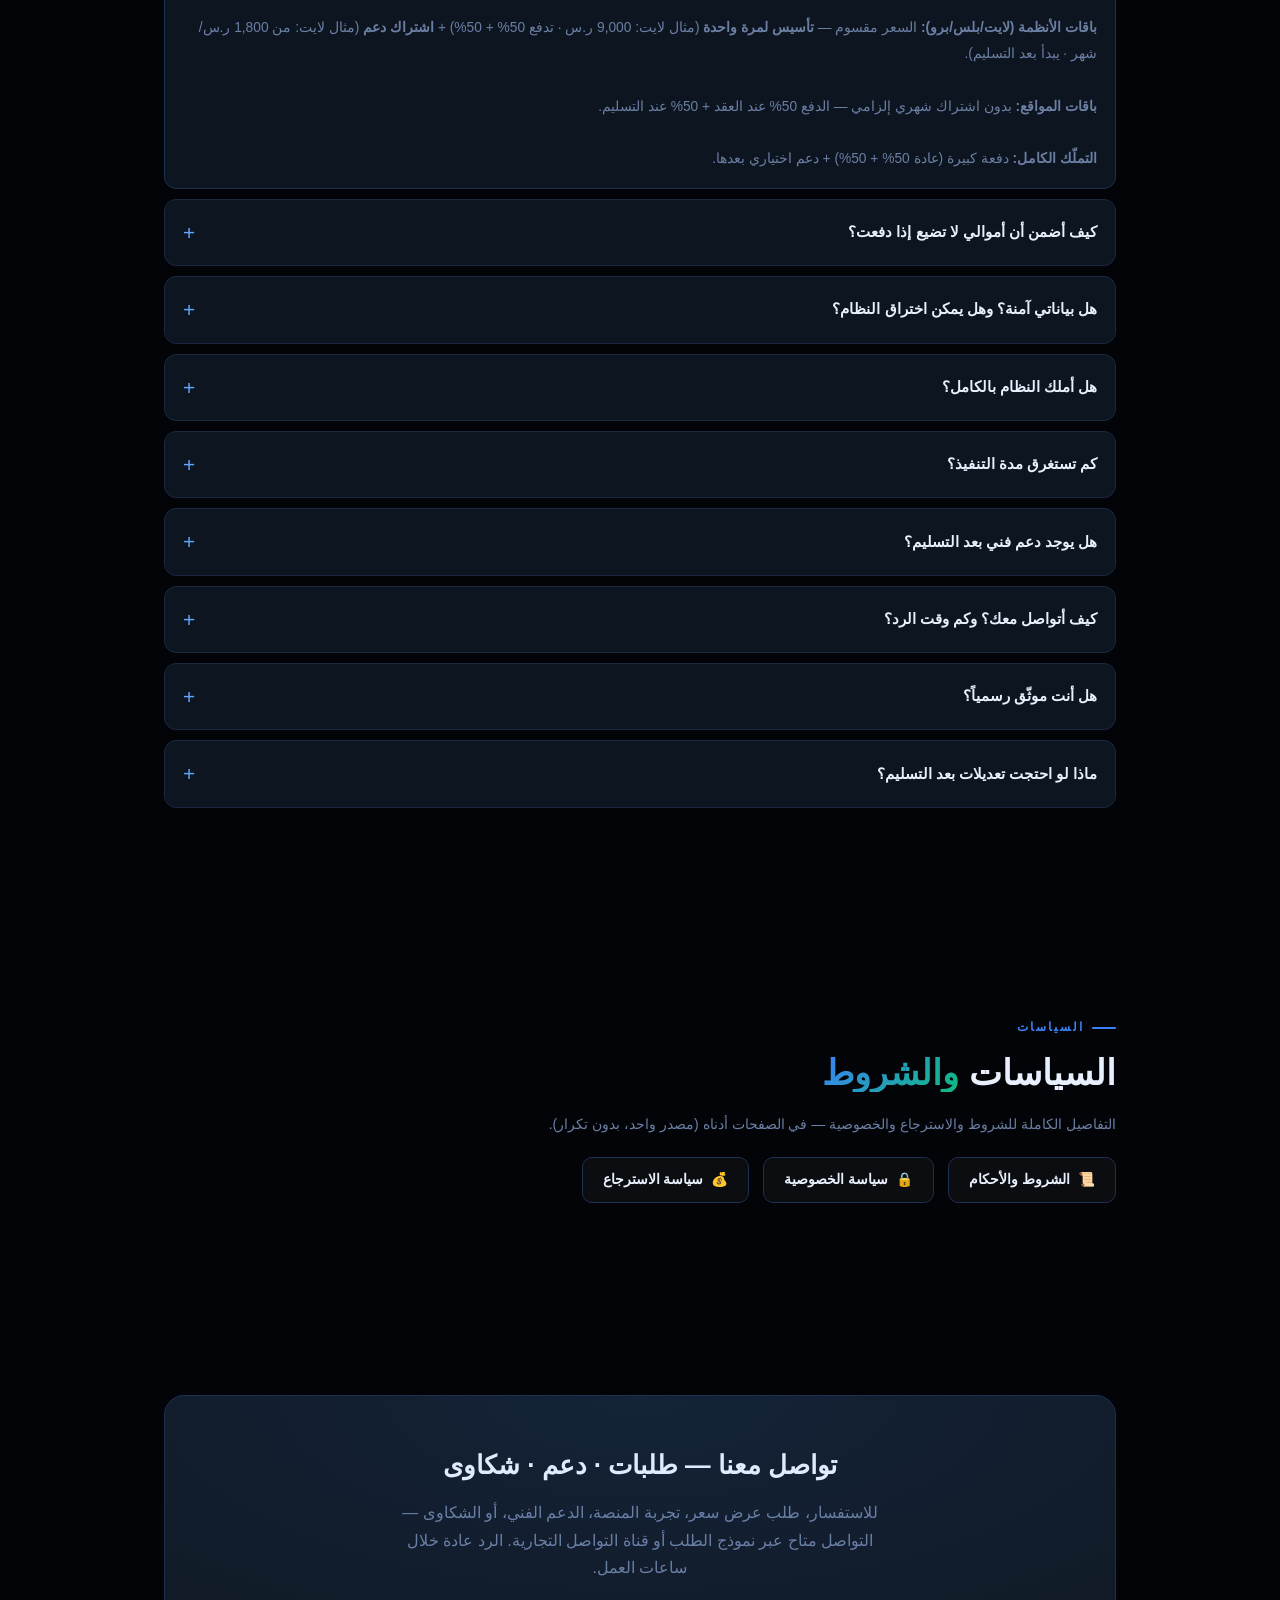
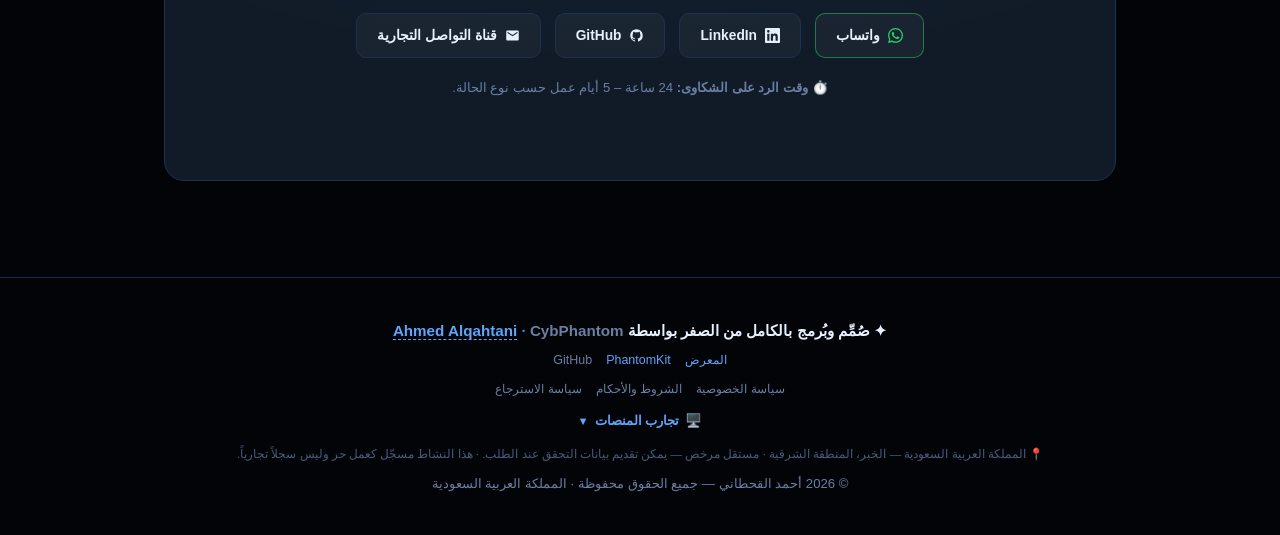
==== commit 7dda9052: "redesign: pricing, security, content overhaul for business-solutions page - Update pricing: Lite 9K," ====
--- a/index.html
+++ b/index.html
@@ -4,10 +4,10 @@
 <meta charset="UTF-8">
 <meta name="viewport" content="width=device-width, initial-scale=1.0">
 <title>الباقات والأسعار | أنظمة أعمال مخصّصة — Ahmed Alqahtani</title>
-<meta name="description" content="أنظمة أعمال ومواقع مخصّصة لأي قطاع — باقات مواقع من 2,500 ر.س، أنظمة لايت من 5,005 ر.س تأسيس + دعم شهري. استضافة، حماية، بريد مهني. تملّك كامل متاح. السعودية والعالم.">
+<meta name="description" content="أنظمة أعمال ومواقع مخصّصة لأي قطاع — باقات مواقع من 2,500 ر.س، أنظمة لايت من 9,000 ر.س تأسيس + دعم شهري. استضافة، حماية، بريد مهني. تملّك كامل متاح. السعودية والعالم.">
 <meta name="keywords" content="أنظمة أعمال, تصميم مواقع, برمجة مخصّصة, ERP, نظام إدارة, ورش سيارات, قطع غيار, عيادات, السعودية, الخبر, حلول تقنية, أمان سيبراني, business systems, custom software, Saudi Arabia, web development, CybPhantom">
-<meta name="author" content="Ahmed Sultan Al-Qahtani (CybPhantom / c0d319)">
-<meta name="copyright" content="© 2026 Ahmed Sultan Al-Qahtani — All rights reserved">
+<meta name="author" content="Ahmed Alqahtani (CybPhantom)">
+<meta name="copyright" content="© 2026 Ahmed Alqahtani — All rights reserved">
 <meta name="geo.region" content="SA-04">
 <meta name="geo.placename" content="Al-Khobar, Eastern Province, Saudi Arabia">
 <script type="application/ld+json">
@@ -33,7 +33,7 @@
   },
   "founder": {
     "@type": "Person",
-    "name": "Ahmed Sultan Al-Qahtani",
+    "name": "Ahmed Alqahtani",
     "jobTitle": "Software Developer & Cybersecurity Specialist"
   },
   "areaServed": {
@@ -41,7 +41,7 @@
     "name": "Saudi Arabia"
   },
   "serviceType": ["Custom Software Development", "Web Development", "ERP Systems", "Cybersecurity"],
-  "priceRange": "SAR 100 - SAR 85,000+",
+  "priceRange": "SAR 2,500 - SAR 350,000+",
   "currenciesAccepted": "SAR",
   "paymentAccepted": "Bank Transfer, Online Payment",
   "openingHours": "Su-Th 09:00-18:00",
@@ -56,22 +56,22 @@
       {
         "@type": "Offer",
         "name": "Lite Plan",
-        "description": "Core system setup from 5,005 SAR + support from 1,200 SAR/month — operations, staff, finance, hosting",
-        "price": "5005",
+        "description": "Core system setup from 9,000 SAR + support from 1,800 SAR/month — operations, staff, finance, hosting",
+        "price": "9000",
         "priceCurrency": "SAR"
       },
       {
         "@type": "Offer",
         "name": "Plus Plan",
-        "description": "Setup from 8,995 SAR + support from 2,100 SAR/month — Lite + CRM, ZATCA, advanced security",
-        "price": "8995",
+        "description": "Setup from 15,000 SAR + support from 3,200 SAR/month — Lite + CRM, ZATCA, advanced security",
+        "price": "15000",
         "priceCurrency": "SAR"
       },
       {
         "@type": "Offer",
         "name": "Pro Plan",
-        "description": "Setup from 14,980 SAR + support from 3,500 SAR/month — Plus + multi-branch, BI, SLA",
-        "price": "14980",
+        "description": "Setup from 25,000 SAR + support from 5,500 SAR/month — Plus + multi-branch, BI, SLA",
+        "price": "25000",
         "priceCurrency": "SAR"
       }
     ]
@@ -494,13 +494,6 @@
   .js .reveal{opacity:1!important;transform:none!important}
 }
 
-.solution-gallery{display:grid;grid-template-columns:repeat(3,minmax(0,1fr));gap:16px;margin:24px 0 30px}
-.solution-shot{margin:0;background:var(--card2);border:1px solid var(--border2);border-radius:16px;overflow:hidden;transition:transform .2s,border-color .2s}
-.solution-shot:hover{transform:translateY(-3px);border-color:var(--accent)}
-.solution-shot img{display:block;width:100%;height:auto;aspect-ratio:16/9;object-fit:cover;background:var(--bg2);cursor:zoom-in}
-.solution-shot figcaption{padding:13px 14px;color:var(--muted);font-size:.78rem;line-height:1.6}
-.solution-shot figcaption strong{display:block;color:var(--text);font-size:.9rem;margin-bottom:3px}
-.solution-shot img:focus-visible{outline:3px solid var(--accent);outline-offset:-3px}
 .lightbox{position:fixed;inset:0;display:flex;align-items:center;justify-content:center;padding:24px;background:rgba(6,10,16,.88);backdrop-filter:blur(8px);-webkit-backdrop-filter:blur(8px);opacity:0;visibility:hidden;pointer-events:none;transition:opacity .2s ease,visibility .2s ease;z-index:1200}
 .lightbox.open{opacity:1;visibility:visible;pointer-events:auto}
 .lightbox-dialog{position:relative;max-width:min(92vw,1400px);max-height:92vh;width:100%;display:grid;gap:12px;justify-items:center}
@@ -508,8 +501,6 @@
 .lightbox-caption{max-width:900px;text-align:center;color:#e5e7eb;font-size:.92rem;line-height:1.7}
 .lightbox-close{position:absolute;top:-8px;inset-inline-end:-8px;display:inline-flex;align-items:center;justify-content:center;width:44px;height:44px;border-radius:999px;border:1px solid rgba(255,255,255,.18);background:rgba(15,23,42,.82);color:#fff;font-size:1.4rem;cursor:pointer}
 .lightbox-close:hover,.lightbox-close:focus-visible{background:rgba(30,41,59,.95);border-color:rgba(255,255,255,.32);outline:none}
-@media(max-width:900px){.solution-gallery{grid-template-columns:1fr 1fr}.solution-shot:first-child{grid-column:1/-1}}
-@media(max-width:620px){.solution-gallery{grid-template-columns:1fr}.solution-shot:first-child{grid-column:auto}}
 @media(max-width:620px){.lightbox{padding:14px}.lightbox-image{max-height:calc(92vh - 120px)}.lightbox-close{top:6px;inset-inline-end:6px}}
 
 /* ============================================================
@@ -811,7 +802,7 @@
 <body>
 <!--
   Ahmed Alqahtani Business Solutions — cybphantom.github.io/business-solutions
-  © 2026 Ahmed Sultan Al-Qahtani (CybPhantom / c0d319)
+  © 2026 Ahmed Alqahtani (CybPhantom)
   Designed & engineered from scratch. All rights reserved.
 -->
 
@@ -930,7 +921,106 @@
 </section>
 
 
-<!-- CONTACT -->
+<!-- WHY CUSTOM SYSTEM + PRICE COMPARISON -->
+<section class="section" id="why-custom">
+  <style>
+  #why-custom .wc-intro{color:var(--muted);max-width:720px;margin:-32px 0 32px;line-height:1.9;font-size:.92rem}
+  #why-custom .wc-price-table{width:100%;border-collapse:separate;border-spacing:0;margin:0 0 28px;
+    background:var(--card);border:1px solid var(--border);border-radius:var(--radius);overflow:hidden;font-size:.88rem}
+  #why-custom .wc-price-table th,#why-custom .wc-price-table td{padding:14px 16px;text-align:start;border-bottom:1px solid var(--border)}
+  #why-custom .wc-price-table thead th{background:var(--bg3);font-weight:800;font-size:.84rem}
+  #why-custom .wc-price-table thead th:last-child{color:var(--green2)}
+  #why-custom .wc-price-table tbody tr:last-child td{border-bottom:none}
+  #why-custom .wc-price-table .wc-vendor{font-weight:700;color:var(--text)}
+  #why-custom .wc-price-table .wc-expensive{color:var(--red);font-weight:700;font-family:'Inter',sans-serif}
+  #why-custom .wc-price-table .wc-ours{color:var(--green2);font-weight:800;font-family:'Inter',sans-serif;background:rgba(16,185,129,.05)}
+  #why-custom .wc-points{display:grid;grid-template-columns:repeat(auto-fill,minmax(260px,1fr));gap:14px;margin:0 0 28px}
+  #why-custom .wc-point{display:flex;gap:12px;align-items:flex-start;background:var(--card2);border:1px solid var(--border);border-radius:var(--radius2);padding:16px}
+  #why-custom .wc-point .wc-ico{font-size:1.3rem;flex-shrink:0}
+  #why-custom .wc-point .wc-h{font-weight:700;font-size:.88rem;margin-bottom:3px}
+  #why-custom .wc-point .wc-p{font-size:.78rem;color:var(--muted);line-height:1.6}
+  #why-custom .wc-note{font-size:.76rem;color:var(--muted2);line-height:1.8;background:var(--bg3);border:1px solid var(--border);border-radius:var(--radius2);padding:14px 18px}
+  @media(max-width:620px){#why-custom .wc-price-table{font-size:.78rem;display:block;overflow-x:auto;white-space:nowrap}}
+  </style>
+  <div class="reveal">
+    <div class="section-label"><span data-ar>لماذا نظام مخصّص؟</span><span data-en>Why a Custom System?</span></div>
+    <h2 class="section-title"><span data-ar>الحلول الجاهزة <span class="grad">تكلّفك أكثر</span> مما تظن</span><span data-en>Off-the-shelf Solutions <span class="grad">Cost More</span> Than You Think</span></h2>
+    <p class="wc-intro">
+      <span data-ar>الشركات تدفع عشرات الآلاف سنوياً لأنظمة جاهزة لا تملكها ولا تتحكم فيها. نظامك المخصّص يُبنى لك بالضبط، تملكه بالكامل، وبتكلفة أقل بكثير من الحلول المؤسسية التقليدية.</span>
+      <span data-en>Companies pay tens of thousands yearly for off-the-shelf systems they don't own or control. A custom system is built exactly for you, fully owned, at a fraction of the cost of traditional enterprise solutions.</span>
+    </p>
+
+    <table class="wc-price-table">
+      <thead>
+        <tr>
+          <th><span data-ar>المزوّد</span><span data-en>Provider</span></th>
+          <th><span data-ar>التكلفة السنوية</span><span data-en>Annual Cost</span></th>
+          <th><span data-ar>الملكية</span><span data-en>Ownership</span></th>
+        </tr>
+      </thead>
+      <tbody>
+        <tr>
+          <td class="wc-vendor">SAP Business One</td>
+          <td class="wc-expensive">18,750 – 30,000 ر.س</td>
+          <td style="color:var(--muted)"><span data-ar>لا — ترخيص سنوي</span><span data-en>No — annual license</span></td>
+        </tr>
+        <tr>
+          <td class="wc-vendor">Oracle NetSuite</td>
+          <td class="wc-expensive">30,000 – 45,000 ر.س</td>
+          <td style="color:var(--muted)"><span data-ar>لا — اشتراك</span><span data-en>No — subscription</span></td>
+        </tr>
+        <tr>
+          <td class="wc-vendor">Odoo Enterprise</td>
+          <td class="wc-expensive">9,000 – 27,000 ر.س</td>
+          <td style="color:var(--muted)"><span data-ar>محدود</span><span data-en>Limited</span></td>
+        </tr>
+        <tr>
+          <td class="wc-vendor">Dynamics 365</td>
+          <td class="wc-expensive">38,250 – 243,000 ر.س</td>
+          <td style="color:var(--muted)"><span data-ar>لا — اشتراك</span><span data-en>No — subscription</span></td>
+        </tr>
+        <tr>
+          <td class="wc-vendor" style="color:var(--green2)">CybPhantom</td>
+          <td class="wc-ours"><span data-ar>من 9,000 ر.س تأسيس + من 1,800 ر.س/شهر دعم</span><span data-en>From 9,000 SAR setup + from 1,800 SAR/mo support</span></td>
+          <td class="wc-ours"><span data-ar>✓ تملّك كامل</span><span data-en>✓ Full ownership</span></td>
+        </tr>
+      </tbody>
+    </table>
+
+    <div class="wc-points">
+      <div class="wc-point"><span class="wc-ico">💰</span><div><div class="wc-h"><span data-ar>وفّر أكثر من 70%</span><span data-en>Save Over 70%</span></div><div class="wc-p"><span data-ar>أرخص منافس (Odoo) يكلّف 9,000 ر.س/سنة بدون تخصيص. نظامنا مخصّص لمجالك بأسعار تنافسية.</span><span data-en>The cheapest competitor (Odoo) costs 9,000 SAR/yr without customization. Our system is tailored to your field at competitive rates.</span></div></div></div>
+      <div class="wc-point"><span class="wc-ico">🤖</span><div><div class="wc-h"><span data-ar>ذكاء اصطناعي — قريباً</span><span data-en>AI Features — Coming Soon</span></div><div class="wc-p"><span data-ar>تقارير ذكية ومساعد تحليل كإضافة اختيارية مستقبلية — تُسعَّر حسب الاستخدام.</span><span data-en>Smart reports and analytics assistant as a future optional add-on — priced by usage.</span></div></div></div>
+      <div class="wc-point"><span class="wc-ico">🔓</span><div><div class="wc-h"><span data-ar>تملّك بدل استئجار</span><span data-en>Own Instead of Rent</span></div><div class="wc-p"><span data-ar>الحلول الجاهزة تربطك باشتراك دائم. معنا يمكنك تملّك السورس كود بالكامل.</span><span data-en>Off-the-shelf solutions lock you into perpetual subscriptions. With us, you can own the full source code.</span></div></div></div>
+      <div class="wc-point"><span class="wc-ico">🇸🇦</span><div><div class="wc-h"><span data-ar>عربي من الأساس</span><span data-en>Arabic-First</span></div><div class="wc-p"><span data-ar>واجهة عربية أصلية وليست ترجمة، مع دعم مباشر بالعربي.</span><span data-en>Native Arabic interface, not a translation, with direct Arabic support.</span></div></div></div>
+    </div>
+
+    <!-- AI COST TRANSPARENCY -->
+    <style>
+    #why-custom .wc-ai{background:linear-gradient(135deg,rgba(139,92,246,.08),rgba(59,130,246,.05));border:1px solid rgba(139,92,246,.25);border-radius:var(--radius);padding:20px;margin:0 0 20px}
+    #why-custom .wc-ai-title{font-weight:800;font-size:.95rem;margin-bottom:10px;display:flex;align-items:center;gap:8px}
+    #why-custom .wc-ai-grid{display:grid;grid-template-columns:repeat(auto-fill,minmax(200px,1fr));gap:10px}
+    #why-custom .wc-ai-card{background:rgba(255,255,255,.03);border:1px solid var(--border);border-radius:10px;padding:14px;text-align:center}
+    #why-custom .wc-ai-card .ai-label{font-size:.75rem;color:var(--muted);margin-bottom:4px}
+    #why-custom .wc-ai-card .ai-cost{font-size:1.1rem;font-weight:800;color:var(--purple);font-family:'Inter',sans-serif}
+    #why-custom .wc-ai-card .ai-desc{font-size:.72rem;color:var(--muted2);margin-top:4px}
+    </style>
+    <div class="wc-ai" style="opacity:.85">
+      <div class="wc-ai-title">🤖 <span data-ar>ذكاء اصطناعي مدمج — قريباً</span><span data-en>Built-in AI — Coming Soon</span> <span style="background:rgba(245,158,11,.15);border:1px solid rgba(245,158,11,.4);color:var(--gold2);font-size:.7rem;padding:2px 10px;border-radius:100px;font-weight:700;margin-inline-start:8px"><span data-ar>إضافة اختيارية</span><span data-en>Optional Add-on</span></span></div>
+      <p style="color:var(--muted);font-size:.82rem;line-height:1.7;margin:0">
+        <span data-ar>نعمل على دمج تقارير ذكية ومساعد تحليل بالذكاء الاصطناعي (Claude، GPT-4) كإضافة اختيارية مستقبلية. سيتم تسعيرها بشكل منفصل حسب حجم الاستخدام عند الإطلاق.</span>
+        <span data-en>We're building smart reports and an AI analytics assistant (Claude, GPT-4) as a future optional add-on. It will be priced separately based on usage volume at launch.</span>
+      </p>
+    </div>
+
+    <div class="wc-note">
+      <span data-ar>⚖️ <strong>إخلاء مسؤولية:</strong> أسعار المنافسين تقديرية من مصادر عامة (2025-2026) وتختلف حسب عدد المستخدمين والباقة والمنطقة. أسعارنا تنافسية لأنك تتعامل مباشرة مع المطوّر بدون وسطاء. تكاليف الذكاء الاصطناعي محسوبة على أساس استخدام Claude Sonnet / GPT-4o APIs.</span>
+      <span data-en>⚖️ <strong>Disclaimer:</strong> Competitor prices are estimates from public sources (2025-2026) and vary by users, plan, and region. Our prices are competitive because you deal directly with the developer. AI costs calculated based on Claude Sonnet / GPT-4o API usage.</span>
+    </div>
+  </div>
+</section>
+
+<div class="divider"></div>
+
 <!-- OFFER / PRICING -->
 <section class="section" id="offer">
   <div class="reveal">
@@ -941,78 +1031,6 @@
       <span data-en>I build complete business & management systems for <strong>any industry</strong> — from a large logistics company to a car workshop or spare-parts shop. Pick a ready plan, design your own and get an instant price, or own the whole system with a one-time payment.</span>
     </p>
 
-    <!-- sector chips -->
-    <div class="sectors">
-      <span class="sector">🚛 <span data-ar>لوجستيات وأساطيل</span><span data-en>Logistics & fleets</span></span>
-      <span class="sector">🔧 <span data-ar>ورش سيارات</span><span data-en>Car workshops</span></span>
-      <span class="sector">⚙️ <span data-ar>قطع غيار</span><span data-en>Spare parts</span></span>
-      <span class="sector">🍽️ <span data-ar>مطاعم وكافيهات</span><span data-en>Restaurants & cafés</span></span>
-      <span class="sector">🏥 <span data-ar>عيادات ومراكز</span><span data-en>Clinics & centers</span></span>
-      <span class="sector">🏗️ <span data-ar>مقاولات</span><span data-en>Contracting</span></span>
-      <span class="sector">🛍️ <span data-ar>تجارة ومتاجر</span><span data-en>Retail & shops</span></span>
-      <span class="sector">💈 <span data-ar>صالونات وخدمات</span><span data-en>Salons & services</span></span>
-    </div>
-
-    <!-- ختم الثقة القانوني -->
-    <div style="display:flex;align-items:center;gap:10px;flex-wrap:wrap;margin:0 0 18px;padding:14px 20px;background:rgba(16,185,129,.06);border:1px solid rgba(16,185,129,.25);border-radius:12px;font-size:.82rem">
-      <span style="font-size:1.2rem">🏛️</span>
-      <span style="color:var(--green2);font-weight:700"><span data-ar>مستقل مرخص</span><span data-en>Licensed freelancer</span></span>
-      <span style="color:var(--muted)">·</span>
-      <span style="color:var(--muted)"><span data-ar>مستقل مرخص — يمكن تقديم بيانات التحقق عند الطلب.</span><span data-en>Licensed freelancer — verification available upon request.</span></span>
-    </div>
-
-    <!-- value proposition -->
-    <div class="valueprop">
-      <span data-ar>💡 نظام أعمال <strong>مخصّص حسب نطاقك</strong>، عربي من اليوم الأول، مع صلاحيات وسجل تدقيق وتكاملات قابلة للتوسع. يوضّح العرض الرسمي النطاق والسعر والمدة والتكاليف المتكررة قبل بدء العمل، دون ادعاءات سعرية غير موثقة.</span>
-      <span data-en>💡 A business system <strong>tailored to your agreed scope</strong>, Arabic-first, with roles, auditability, and scalable integrations. The formal quote defines scope, price, timeline, and recurring costs before work begins, without unsupported market-price claims.</span>
-    </div>
-
-    <div class="solution-gallery" role="region" aria-label="نماذج حلول تجريبية آمنة">
-      <figure class="solution-shot">
-        <img src="assets/erp-dashboard-demo.png" width="1672" height="942" loading="lazy" decoding="async" alt="تصور تجريبي للوحة عمليات ولوجستيات ببيانات مجمعة وهمية">
-        <figcaption><strong><span data-ar>منصة العمليات واللوجستيات</span><span data-en>Logistics Operations</span></strong><span data-ar>الشاشات المعروضة تجريبية وتستخدم بيانات غير حقيقية فقط.</span><span data-en>Demo screens use fictional data and sanitized concepts only.</span></figcaption>
-      </figure>
-      <figure class="solution-shot">
-        <img src="assets/clinic-platform-concept.png" width="1672" height="942" loading="lazy" decoding="async" alt="تصور تجريبي لمنصة عيادة أو مستشفى دون بيانات مرضى أو موظفين">
-        <figcaption><strong><span data-ar>منصة عيادة أو مستشفى</span><span data-en>Clinic or Hospital Platform</span></strong><span data-ar>بيانات تشغيلية مجمعة ووهمية، دون سجلات مرضى أو موظفين أو معلومات طبية حقيقية.</span><span data-en>Fictional aggregate operations data with no real patient, employee, or medical records.</span></figcaption>
-      </figure>
-      <figure class="solution-shot">
-        <img src="assets/workshop-spare-parts-concept.png" width="1672" height="942" loading="lazy" decoding="async" alt="تصور تجريبي لمنصة قطع غيار للورش ببيانات وأسعار وهمية">
-        <figcaption><strong><span data-ar>منصة قطع غيار للورش</span><span data-en>Workshop Spare-Parts Platform</span></strong><span data-ar>كتالوج وطلبات شراء ومقارنة عروض ومخزون وتوافق مركبات ببيانات تجريبية بالكامل.</span><span data-en>Catalog, purchasing, quote comparison, stock, and compatibility using entirely fictional data.</span></figcaption>
-      </figure>
-    </div>
-
-    <!-- WHO IS THIS FOR -->
-    <div class="audience-guide reveal">
-      <div class="aud-title"><span data-ar>من يستفيد؟</span><span data-en>Who's it for?</span></div>
-      <div class="aud-grid" style="grid-template-columns:repeat(4,1fr)">
-        <div class="aud-card">
-          <div class="aud-icon">🚀</div>
-          <div class="aud-name"><span data-ar>شباب / مشروع ناشئ</span><span data-en>Youth / Startup</span></div>
-          <div class="aud-desc"><span data-ar>موقع أو حضور رقمي · بداية بميزانية محدودة</span><span data-en>Website or digital presence · budget-friendly start</span></div>
-          <div class="aud-plan"><span data-ar>→ <b>باقات المواقع</b> أو <b>لايت</b></span><span data-en>→ <b>Website packs</b> or <b>Lite</b></span></div>
-        </div>
-        <div class="aud-card">
-          <div class="aud-icon">🧑‍💼</div>
-          <div class="aud-name"><span data-ar>فرد / باحث عمل</span><span data-en>Individual / Job Seeker</span></div>
-          <div class="aud-desc"><span data-ar>سيرة ذاتية · حساب مهني · منصات توظيف</span><span data-en>CV · professional profile · job platforms</span></div>
-          <div class="aud-plan"><span data-ar>→ <b>خدمات الأفراد</b></span><span data-en>→ <b>Individual Services</b></span></div>
-        </div>
-        <div class="aud-card">
-          <div class="aud-icon">🏢</div>
-          <div class="aud-name"><span data-ar>شركة صغيرة / متوسطة</span><span data-en>Small / Mid Company</span></div>
-          <div class="aud-desc"><span data-ar>5 – 200 موظف · عمليات متكاملة · نمو سريع</span><span data-en>5–200 staff · full operations · fast growth</span></div>
-          <div class="aud-plan"><span data-ar>→ باقة <b>لايت</b> أو <b>بلس</b></span><span data-en>→ <b>Lite</b> or <b>Plus</b></span></div>
-        </div>
-        <div class="aud-card">
-          <div class="aud-icon">🌍</div>
-          <div class="aud-name"><span data-ar>مؤسسة كبرى / عالمية</span><span data-en>Enterprise / Global</span></div>
-          <div class="aud-desc"><span data-ar>متعدد الفروع · استضافة عالمية · SLA رسمي</span><span data-en>Multi-branch · global hosting · formal SLA</span></div>
-          <div class="aud-plan"><span data-ar>→ <b>برو</b> أو <b>تملّك كامل</b></span><span data-en>→ <b>Pro</b> or <b>full ownership</b></span></div>
-        </div>
-      </div>
-    </div>
-
     <!-- promo + billing toggle -->
     <div class="promo-banner">🎉 <strong><span data-ar>عرض تأسيس 2026</span><span data-en>2026 Setup Offer</span></strong> <span data-ar>— خصم 30% على باقات التأسيس حتى نهاية 2026</span><span data-en>— 30% off setup fees until end of 2026</span></div>
 
@@ -1021,47 +1039,34 @@
       <button type="button" data-m="annual" onclick="setBilling('annual')"><span data-ar>دعم سنوي</span><span data-en>Annual support</span> <em><span data-ar>وفّر شهرين</span><span data-en>2 months free</span></em></button>
     </div>
 
-    <div class="price-clarity">
-      <span data-ar>💡 <b>كيف يُحسب السعر؟</b> كل باقة نظام = <b>تأسيس لمرة واحدة</b> (بناء + رفع + تدريب + جولتا تعديل + ضمان 30 يوم) + <b>اشتراك دعم</b> (استضافة + تحديثات + دعم). مثال لايت: <b>5,005 ر.س</b> تأسيس (<b>50%</b> عند العقد + <b>50%</b> عند التسليم) ثم <b>1,200 ر.س/شهر</b> دعم يبدأ بعد التسليم. المواقع: نفس نظام <b>50% + 50%</b> بدون اشتراك شهري إلزامي.</span>
-      <span data-en>💡 <b>How pricing works:</b> Each system plan = <b>one-time setup</b> (build + deploy + training + 2 revisions + 30-day guarantee) + <b>support subscription</b> (hosting + updates + support). Example Lite: <b>5,005 SAR</b> setup (<b>50%</b> at contract + <b>50%</b> at delivery) then <b>1,200 SAR/month</b> support starting after delivery. Websites: same <b>50% + 50%</b> model, no mandatory monthly subscription.</span>
-    </div>
-
-    <!-- PLANS -->
-    <!-- FITS ANY BUSINESS -->
-    <div style="background:linear-gradient(135deg,rgba(99,102,241,.08),rgba(16,185,129,.05));border:1px solid var(--border);border-inline-start:4px solid var(--accent);border-radius:14px;padding:16px 20px;margin-bottom:14px">
-      <div style="font-weight:800;font-size:1rem;margin-bottom:6px">🎯 <span data-ar>الباقات تناسب أي نوع نشاط — ليست تشغيلية فقط</span><span data-en>Plans fit ANY business — not just operational</span></div>
-      <p style="color:var(--muted);font-size:.87rem;line-height:1.85;margin:0">
-        <span data-ar>سواء كنت <b>عيادة، مطعم، متجر، ورشة، شركة خدمات، أو نشاط لوجستي</b> — نبني نظامك أو موقعك مخصّصاً لمجالك. الباقة تحدّد <b>مستوى القوة والمميزات</b>، أو اختر <a href="#website-packs" style="color:var(--accent2)">باقة موقع جاهزة</a> إذا تحتاج حضوراً رقمياً فقط.</span>
-        <span data-en>Whether you run a <b>clinic, restaurant, store, workshop, service company, or logistics business</b> — we build your system or site tailored to your field. The plan sets the <b>power tier & features</b>, or pick a <a href="#website-packs" style="color:var(--accent2)">ready website pack</a> if you only need a digital presence.</span>
-      </p>
-    </div>
-
-    <!-- EVERY PLAN INCLUDES -->
-    <div style="display:flex;flex-wrap:wrap;gap:8px;margin-bottom:16px">
-      <span style="display:inline-flex;align-items:center;gap:6px;background:rgba(16,185,129,.07);border:1px solid rgba(16,185,129,.2);color:var(--green2);padding:6px 14px;border-radius:999px;font-size:.78rem;font-weight:700">✓ <span data-ar>منصة كاملة لمجالك</span><span data-en>Full platform for your field</span></span>
-      <span style="display:inline-flex;align-items:center;gap:6px;background:rgba(16,185,129,.07);border:1px solid rgba(16,185,129,.2);color:var(--green2);padding:6px 14px;border-radius:999px;font-size:.78rem;font-weight:700">✓ <span data-ar>استضافة مشمولة</span><span data-en>Hosting included</span></span>
-      <span style="display:inline-flex;align-items:center;gap:6px;background:rgba(16,185,129,.07);border:1px solid rgba(16,185,129,.2);color:var(--green2);padding:6px 14px;border-radius:999px;font-size:.78rem;font-weight:700">✓ <span data-ar>عربي بالكامل</span><span data-en>Arabic-first</span></span>
-      <span style="display:inline-flex;align-items:center;gap:6px;background:rgba(59,130,246,.07);border:1px solid rgba(59,130,246,.22);color:var(--accent2);padding:6px 14px;border-radius:999px;font-size:.78rem;font-weight:700">🌓 <span data-ar>مظهر فاتح وداكن (اختياري)</span><span data-en>Light & dark themes (optional)</span></span>
-      <span style="display:inline-flex;align-items:center;gap:6px;background:rgba(59,130,246,.07);border:1px solid rgba(59,130,246,.22);color:var(--accent2);padding:6px 14px;border-radius:999px;font-size:.78rem;font-weight:700">🌍 <span data-ar>عربي + إنجليزي (للمواقع)</span><span data-en>AR + EN (websites)</span></span>
-      <span style="display:inline-flex;align-items:center;gap:6px;background:rgba(16,185,129,.07);border:1px solid rgba(16,185,129,.2);color:var(--green2);padding:6px 14px;border-radius:999px;font-size:.78rem;font-weight:700">✓ <span data-ar>متجاوب مع الجوال</span><span data-en>Mobile responsive</span></span>
-      <span style="display:inline-flex;align-items:center;gap:6px;background:rgba(16,185,129,.07);border:1px solid rgba(16,185,129,.2);color:var(--green2);padding:6px 14px;border-radius:999px;font-size:.78rem;font-weight:700">✓ <span data-ar>حماية متعددة الطبقات</span><span data-en>Multi-layer security</span></span>
-      <span style="display:inline-flex;align-items:center;gap:6px;background:rgba(16,185,129,.07);border:1px solid rgba(16,185,129,.2);color:var(--green2);padding:6px 14px;border-radius:999px;font-size:.78rem;font-weight:700">✓ <span data-ar>دعم فني مباشر</span><span data-en>Direct support</span></span>
-      <span style="display:inline-flex;align-items:center;gap:6px;background:rgba(245,158,11,.07);border:1px solid rgba(245,158,11,.25);color:var(--gold2);padding:6px 14px;border-radius:999px;font-size:.78rem;font-weight:700">＋ <span data-ar>إيميلات مهنية (اختياري)</span><span data-en>Pro emails (optional)</span></span>
-    </div>
-
-    <p class="plans-note">
-      <span data-ar>💡 <b>محوران للسعر:</b> ① <b>الباقة</b> = قوة النظام والمميزات (لايت/بلس/برو) · ② <b>عدد المستخدمين والوحدات</b> = يُضبط في <a href="#configurator" style="color:var(--accent2)">المُكوّن</a> أو العرض الرسمي. شركة 10 موظفين لكن تحتاج زاتكا؟ → <b>بلس</b> مو لايت.</span>
-      <span data-en>💡 <b>Two pricing axes:</b> ① <b>Plan</b> = system power & features (Lite/Plus/Pro) · ② <b>Users & modules</b> = adjusted in the <a href="#configurator" style="color:var(--accent2)">configurator</a> or formal quote. 10 staff but need ZATCA? → <b>Plus</b>, not Lite.</span>
-    </p>
-
-    <div class="plans-sizing">
-      <span data-ar>👥 <b>نطاق الموظفين إرشادي</b> — مو قفل صارم. الأسعار المعروضة نقطة بداية لحجم نموذجي؛ إذا فريقك أكبر أو تحتاج وحدات كثيرة، السعر النهائي في المُكوّن أو العرض المكتوب.</span>
-      <span data-en>👥 <b>Employee ranges are guidance</b> — not hard limits. Shown prices are starting points for a typical size; larger teams or more modules → final price in the configurator or written quote.</span>
+    <!-- QUICK INCLUDES BAR -->
+    <div style="display:flex;flex-wrap:wrap;gap:8px;margin-bottom:20px;justify-content:center">
+      <span style="display:inline-flex;align-items:center;gap:5px;background:rgba(16,185,129,.07);border:1px solid rgba(16,185,129,.2);color:var(--green2);padding:5px 12px;border-radius:999px;font-size:.75rem;font-weight:700">✓ <span data-ar>استضافة</span><span data-en>Hosting</span></span>
+      <span style="display:inline-flex;align-items:center;gap:5px;background:rgba(16,185,129,.07);border:1px solid rgba(16,185,129,.2);color:var(--green2);padding:5px 12px;border-radius:999px;font-size:.75rem;font-weight:700">✓ <span data-ar>عربي بالكامل</span><span data-en>Arabic-first</span></span>
+      <span style="display:inline-flex;align-items:center;gap:5px;background:rgba(59,130,246,.07);border:1px solid rgba(59,130,246,.22);color:var(--accent2);padding:5px 12px;border-radius:999px;font-size:.75rem;font-weight:700">🌍 <span data-ar>عربي + إنجليزي (حسب الطلب)</span><span data-en>AR + EN (on request)</span></span>
+      <span style="display:inline-flex;align-items:center;gap:5px;background:rgba(16,185,129,.07);border:1px solid rgba(16,185,129,.2);color:var(--green2);padding:5px 12px;border-radius:999px;font-size:.75rem;font-weight:700">✓ <span data-ar>حماية متعددة</span><span data-en>Multi-layer security</span></span>
+      <span style="display:inline-flex;align-items:center;gap:5px;background:rgba(16,185,129,.07);border:1px solid rgba(16,185,129,.2);color:var(--green2);padding:5px 12px;border-radius:999px;font-size:.75rem;font-weight:700">✓ <span data-ar>متجاوب</span><span data-en>Responsive</span></span>
+      <span style="display:inline-flex;align-items:center;gap:5px;background:rgba(16,185,129,.07);border:1px solid rgba(16,185,129,.2);color:var(--green2);padding:5px 12px;border-radius:999px;font-size:.75rem;font-weight:700">✓ <span data-ar>دعم مباشر</span><span data-en>Direct support</span></span>
+      <span style="display:inline-flex;align-items:center;gap:5px;background:rgba(245,158,11,.07);border:1px solid rgba(245,158,11,.25);color:var(--gold2);padding:5px 12px;border-radius:999px;font-size:.75rem;font-weight:700">＋ <span data-ar>خدمات إضافية غير محدودة</span><span data-en>Unlimited add-ons</span></span>
+    </div>
+
+    <!-- EXPANDABLE NOTE -->
+    <div style="background:var(--card2);border:1px solid var(--border);border-radius:12px;padding:16px 20px;margin-bottom:20px">
+      <div style="display:flex;gap:14px;flex-wrap:wrap">
+        <div style="flex:1;min-width:220px">
+          <div style="font-weight:800;font-size:.88rem;margin-bottom:6px">🌍 <span data-ar>دعم متعدد اللغات</span><span data-en>Multi-Language Support</span></div>
+          <p style="color:var(--muted);font-size:.8rem;line-height:1.7;margin:0"><span data-ar>كل نظام يُبنى <b>عربي من الأساس</b>، مع إمكانية إضافة <b>الإنجليزية أو أي لغة أخرى</b> حسب طلب العميل. مثالي للشركات اللي تتعامل مع عملاء محليين ودوليين.</span><span data-en>Every system is built <b>Arabic-first</b>, with the option to add <b>English or any other language</b> on request. Perfect for companies serving both local and international clients.</span></p>
+        </div>
+        <div style="flex:1;min-width:220px">
+          <div style="font-weight:800;font-size:.88rem;margin-bottom:6px">🔧 <span data-ar>خدمات قابلة للتوسع</span><span data-en>Expandable Services</span></div>
+          <p style="color:var(--muted);font-size:.8rem;line-height:1.7;margin:0"><span data-ar>نظامك <b>ما يوقف عند الباقة</b> — تقدر تضيف أي ميزة أو خدمة جديدة في أي وقت: ربط أنظمة، تطبيق جوال، تقارير مخصّصة، بوابة عملاء، أو أي فكرة تخدم عملك. <b>58+ خدمة جاهزة</b> + طلبات مخصّصة بلا حدود.</span><span data-en>Your system <b>doesn't stop at the plan</b> — you can add any feature or service anytime: API integrations, mobile app, custom reports, client portal, or any idea that serves your business. <b>58+ ready services</b> + unlimited custom requests.</span></p>
+        </div>
+      </div>
     </div>
 
     <div class="plans">
       <!-- LITE -->
-      <div class="plan" data-setup="7150" data-sm="1714" data-sa="17140">
+      <div class="plan" data-setup="12857" data-sm="2572" data-sa="25720">
         <div class="plan-name"><span data-ar>لايت</span><span data-en>Lite</span></div>
         <div class="plan-tag"><span data-ar>للمشاريع الناشئة والشركات الصغيرة</span><span data-en>For startups & small businesses</span></div>
         <div class="plan-users">👥 <span data-ar>مناسب: 1 – 20 مستخدم</span><span data-en>Fits: 1 – 20 users</span></div>
@@ -1080,17 +1085,17 @@
           <li class="yes quota"><span data-ar>✅ <b>نظام أساسي مشمول</b> — مخصّص لمجالك (عيادة/متجر/ورشة/مطعم/خدمات…)</span><span data-en>✅ <b>Core system included</b> — tailored to your field (clinic/store/workshop/restaurant…)</span></li>
           <li class="yes"><span data-ar>إدارة الموظفين والمستندات</span><span data-en>Staff & documents management</span></li>
           <li class="yes"><span data-ar>المالية والفواتير والتقارير الأساسية</span><span data-en>Finance, invoices & basic reports</span></li>
-          <li class="yes"><span data-ar>صلاحيات حسب الدور + أمان أساسي + نسخ احتياطي</span><span data-en>Role-based access + base security + backups</span></li>
+          <li class="yes"><span data-ar>صلاحيات متقدمة + أمان + نسخ احتياطي</span><span data-en>Advanced permissions + security + backups</span></li>
           <li class="yes"><span data-ar>لوحة تحكم مخصّصة لنشاطك</span><span data-en>Custom dashboard for your business</span></li>
           <li class="yes"><span data-ar>استضافة وتحديثات ودعم فني (ضمن الاشتراك)</span><span data-en>Hosting, updates & support (in subscription)</span></li>
           <li class="no"><span data-ar>ربط الأنظمة الحكومية</span><span data-en>Government integration</span></li>
           <li class="no"><span data-ar>مساعد تحليل داخلي (إضافة اختيارية)</span><span data-en>Internal analytics assistant (optional add-on)</span></li>
         </ul>
-        <a class="plan-cta" href="#contact"><span data-ar>اطلب عرضاً</span><span data-en>Get a quote</span></a>
+        <a class="plan-cta" href="#" onclick="sendPlanReq('لايت','Lite');return false"><span data-ar>اطلب عرضاً</span><span data-en>Get a quote</span></a>
       </div>
 
       <!-- PLUS (featured) -->
-      <div class="plan featured" data-setup="12850" data-sm="3000" data-sa="30000">
+      <div class="plan featured" data-setup="21429" data-sm="4572" data-sa="45720">
         <div class="plan-badge"><span data-ar>الأكثر طلباً</span><span data-en>Most Popular</span></div>
         <div class="plan-name"><span data-ar>بلس</span><span data-en>Plus</span></div>
         <div class="plan-tag"><span data-ar>للشركات النامية والمتوسطة</span><span data-en>For growing & mid-size companies</span></div>
@@ -1110,17 +1115,17 @@
           <li class="yes quota"><span data-ar>✅ <b>كل مزايا لايت</b> مشمولة تلقائياً</span><span data-en>✅ <b>Everything in Lite</b> included</span></li>
           <li class="yes"><span data-ar>المبيعات وإدارة العملاء (CRM) والخرائط الجغرافية</span><span data-en>Sales, CRM & geographic maps</span></li>
           <li class="yes"><span data-ar>ربط الأنظمة الحكومية الرسمية (ZATCA وغيرها)</span><span data-en>Official government integration (ZATCA etc.)</span></li>
-          <li class="yes"><span data-ar>أمان متقدم + تشفير كامل + سجل تدقيق</span><span data-en>Advanced security + full encryption + audit log</span></li>
+          <li class="yes"><span data-ar>أمان متقدم + تشفير شامل + سجل عمليات</span><span data-en>Advanced security + full encryption + operations log</span></li>
           <li class="yes"><span data-ar>تنبيهات ذكية موحّدة + تقارير تنفيذية</span><span data-en>Unified smart alerts + executive reports</span></li>
           <li class="yes"><span data-ar>بوابة عملاء (خدمة ذاتية)</span><span data-en>Customer self-service portal</span></li>
           <li class="no"><span data-ar>مساعد تحليل داخلي (إضافة اختيارية)</span><span data-en>Internal analytics assistant (optional add-on)</span></li>
           <li class="no"><span data-ar>متعدد الفروع والشركات</span><span data-en>Multi-branch & company</span></li>
         </ul>
-        <a class="plan-cta primary" href="#contact"><span data-ar>اطلب عرضاً</span><span data-en>Get a quote</span></a>
+        <a class="plan-cta primary" href="#" onclick="sendPlanReq('بلس','Plus');return false"><span data-ar>اطلب عرضاً</span><span data-en>Get a quote</span></a>
       </div>
 
       <!-- PRO -->
-      <div class="plan" data-setup="21400" data-sm="5000" data-sa="50000">
+      <div class="plan" data-setup="35714" data-sm="7857" data-sa="78570">
         <div class="plan-name"><span data-ar>برو</span><span data-en>Pro</span></div>
         <div class="plan-tag"><span data-ar>للمؤسسات الكبيرة والحكومية</span><span data-en>For enterprises & government</span></div>
         <div class="plan-users">👥 <span data-ar>مناسب: 100+ أو متعدد الفروع</span><span data-en>Fits: 100+ or multi-branch</span></div>
@@ -1146,58 +1151,52 @@
           <li class="yes"><span data-ar>تطبيق ويب للجوال (PWA) — يُثبَّت من المتصفح</span><span data-en>Mobile web app (PWA) — installable from browser</span></li>
           <li class="no"><span data-ar>رفع Google Play / App Store (إضافة اختيارية)</span><span data-en>Google Play / App Store publish (optional add-on)</span></li>
         </ul>
-        <a class="plan-cta" href="#contact"><span data-ar>تواصل معنا</span><span data-en>Contact us</span></a>
+        <a class="plan-cta" href="#" onclick="sendPlanReq('برو','Pro');return false"><span data-ar>تواصل معنا</span><span data-en>Contact us</span></a>
       </div>
     </div>
 
-    <!-- SAVINGS COMPARISON -->
-    <div class="savings-band reveal" role="region" tabindex="0" aria-label="مقارنة استرشادية للأسعار والخصائص">
-      <div class="savings-head">
-        <div class="savings-tag">📊 <span data-ar>وضوح العرض التجاري</span><span data-en>Commercial Clarity</span></div>
-        <h3><span data-ar>قارن العروض على <span class="grad">النطاق والتكلفة الكاملة</span></span><span data-en>Compare offers by <span class="grad">scope and total cost</span></span></h3>
-        <p><span data-ar>أسعار الأنظمة تختلف جذرياً حسب عدد المستخدمين والتكاملات والاستضافة والدعم؛ المرجع النهائي هو العرض المكتوب.</span><span data-en>System pricing varies materially by users, integrations, hosting, and support; the written quote is the final reference.</span></p>
-      </div>
-      <ul class="scope-list">
-        <li><strong><span data-ar>النطاق والنتائج</span><span data-en>Scope and outcomes</span></strong><span data-ar>وحدات النظام، المستخدمون، التكاملات، ومعايير القبول مكتوبة بوضوح.</span><span data-en>Modules, users, integrations, and acceptance criteria are documented clearly.</span></li>
-        <li><strong><span data-ar>التكلفة الكاملة</span><span data-en>Total cost</span></strong><span data-ar>يفصل العرض تكلفة التنفيذ والاستضافة والدعم وأي خدمات خارجية متكررة.</span><span data-en>The quote separates implementation, hosting, support, and recurring third-party costs.</span></li>
-        <li><strong><span data-ar>الأمان والخصوصية</span><span data-en>Security and privacy</span></strong><span data-ar>صلاحيات حسب الدور، سجل تدقيق، تقليل البيانات، ونسخ احتياطي حسب النطاق.</span><span data-en>Role-based access, audit logs, data minimization, and scoped backups.</span></li>
-        <li><strong><span data-ar>التسليم والملكية</span><span data-en>Delivery and ownership</span></strong><span data-ar>تُحدد حقوق الاستخدام أو نقل الكود المصدري والدعم في العقد قبل البدء.</span><span data-en>Usage rights or source-code transfer and support are defined before kickoff.</span></li>
-      </ul>
-      <div class="savings-note"><span data-ar>* لا تُعد الأسعار الظاهرة عقداً أو فاتورة؛ يُعتمد السعر والنطاق والضريبة — إن انطبقت — في العرض الرسمي.</span><span data-en>* Displayed prices are not a contract or invoice; scope, price, and applicable tax are confirmed in the formal quote.</span></div>
-    </div>
-
-    <!-- OWNERSHIP MODEL -->
-    <div class="own-band">
+    <!-- OWNERSHIP CARD (compact) -->
+    <div class="own-band" style="margin-top:28px">
       <div class="own-badge">👑 <span data-ar>الأفضل قيمةً على المدى الطويل</span><span data-en>Best long-term value</span></div>
       <div class="own-grid">
         <div class="own-main">
           <div class="own-title"><span data-ar>التملّك الكامل — دفعة واحدة</span><span data-en>Full Ownership — One-Time</span></div>
           <p class="own-desc">
-            <span data-ar>بدل الاشتراك الشهري للأبد: تدفع <strong>مرة واحدة</strong> فتملك النظام والكود المصدري بالكامل، نركّبه ونرفعه ونعدّ لكم كل شيء وننقل الملكية لكم. بعدها <strong>دعم شهري مخفّض اختياري</strong> فقط (تحديثات + استضافة + إصلاح) — أو نسلّمكم كل شيء وتديرونه بأنفسكم.</span>
-            <span data-en>Instead of paying monthly forever: pay <strong>once</strong> to own the system and full source code. I install it, deploy it, set everything up and transfer ownership to you. After that, only an <strong>optional reduced monthly support</strong> (updates + hosting + fixes) — or take everything and run it yourself.</span>
+            <span data-ar>مع الشركات الكبرى مثل SAP و Oracle و Odoo — <strong>أنت مستأجر وليس مالك</strong>. تدفع ترخيصاً سنوياً ولا تملك سطراً واحداً من الكود. لو توقفت عن الدفع، يتوقف نظامك.<br><br>معنا: تدفع <strong>مرة واحدة</strong> وتملك النظام والكود المصدري بالكامل. بعدها <strong>دعم شهري مخفّض اختياري</strong> فقط — أو تديره بنفسك. <b>لا أحد يملك هذا الخيار غيرنا.</b></span>
+            <span data-en>With companies like SAP, Oracle & Odoo — <strong>you're a renter, not an owner</strong>. You pay annual licensing and don't own a single line of code. Stop paying, your system stops.<br><br>With us: pay <strong>once</strong> and own the system and full source code. After that, only <strong>optional reduced monthly support</strong> — or run it yourself. <b>No other provider offers this.</b></span>
           </p>
-          <ul class="own-list">
-            <li><span data-ar>الكود المصدري بالكامل ملكاً لكم</span><span data-en>Complete source code is fully yours</span></li>
-            <li><span data-ar>تركيب + رفع أونلاين + إعداد كل شيء + حساباتكم</span><span data-en>Install + go-live + full setup + your accounts</span></li>
-            <li><span data-ar>تدريب الفريق + توثيق التشغيل</span><span data-en>Team training + operations docs</span></li>
-            <li><span data-ar>دعم شهري مخفّض اختياري بعد التسليم</span><span data-en>Optional reduced monthly support after handover</span></li>
-          </ul>
         </div>
         <div class="own-price-col">
-          <div class="own-price-card">
-            <div class="opc-label"><span data-ar>دفعة واحدة — تبدأ من</span><span data-en>One-time — from</span></div>
-            <div class="opc-num">85,000 <span>ر.س</span></div>
-            <div class="opc-sub"><span data-ar>حسب حجم النظام والخدمات (تُحدَّد في العرض الرسمي)</span><span data-en>by system size & services (set in formal quote)</span></div>
+          <div class="own-price-card" style="margin-bottom:8px">
+            <div class="opc-label"><span data-ar>تملّك لايت</span><span data-en>Lite Ownership</span></div>
+            <div class="opc-num sm">85,000 – 120,000 <span>ر.س</span></div>
           </div>
-          <div class="own-price-card alt">
-            <div class="opc-label"><span data-ar>+ دعم شهري مخفّض اختياري</span><span data-en>+ Optional monthly support</span></div>
-            <div class="opc-num sm">من 2,000 <span>ر.س/شهر</span></div>
-            <div class="opc-sub"><span data-ar>تحديثات + استضافة + إصلاح أعطال</span><span data-en>updates + hosting + bug fixes</span></div>
+          <div class="own-price-card" style="margin-bottom:8px">
+            <div class="opc-label"><span data-ar>تملّك بلس</span><span data-en>Plus Ownership</span></div>
+            <div class="opc-num sm">120,000 – 200,000 <span>ر.س</span></div>
           </div>
-          <a class="plan-cta primary" style="margin-top:4px" href="#contact"><span data-ar>اطلب عرض التملّك</span><span data-en>Request ownership quote</span></a>
+          <div class="own-price-card" style="margin-bottom:8px">
+            <div class="opc-label"><span data-ar>تملّك برو</span><span data-en>Pro Ownership</span></div>
+            <div class="opc-num sm">200,000 – 350,000 <span>ر.س</span></div>
+          </div>
+          <div class="opc-sub" style="font-size:.72rem;color:var(--muted2);text-align:center;margin-bottom:8px"><span data-ar>شركات التطوير تأخذ 150,000 – 500,000+ ر.س</span><span data-en>Dev agencies charge 150,000 – 500,000+ SAR</span></div>
+          <a class="plan-cta primary" style="margin-top:0" href="#" onclick="sendPlanReq('تملّك كامل','Full Ownership');return false"><span data-ar>اطلب عرض التملّك</span><span data-en>Request ownership quote</span></a>
         </div>
       </div>
     </div>
+
+    <!-- QUICK ACTION BUTTONS -->
+    <div style="display:flex;flex-wrap:wrap;gap:12px;margin:32px 0 16px;justify-content:center">
+      <a href="#website-packs" class="btn-outline" style="font-size:.88rem;padding:10px 22px">🌐 <span data-ar>باقات المواقع</span><span data-en>Website Packs</span></a>
+      <a href="#configurator" class="btn-outline" style="font-size:.88rem;padding:10px 22px">🎛️ <span data-ar>صمّم نظامك (58+ خدمة)</span><span data-en>Design Your System (58+)</span></a>
+      <a href="#add-services" class="btn-outline" style="font-size:.88rem;padding:10px 22px">🛠️ <span data-ar>خدمات إضافية</span><span data-en>Other Services</span></a>
+      <a href="demo.html" class="btn-outline" style="font-size:.88rem;padding:10px 22px">🖥️ <span data-ar>تجربة المنصات</span><span data-en>Platform Demo</span></a>
+    </div>
+
+    <p style="text-align:center;font-size:.76rem;color:var(--muted2);margin:0 0 24px">
+      <span data-ar>* الأسعار المعروضة بعد خصم 30%. التأسيس: 50% عند العقد + 50% عند التسليم. السعر النهائي يُحدَّد في العرض الرسمي.</span>
+      <span data-en>* Prices shown after 30% discount. Setup: 50% at contract + 50% at delivery. Final price confirmed in the formal quote.</span>
+    </p>
 
     <!-- CUSTOM CONFIGURATOR -->
     <div class="configurator" id="configurator">
@@ -1264,46 +1263,54 @@
 
     <!-- WEBSITE PACKAGES -->
     <h3 id="website-packs" style="margin:42px 0 4px;font-size:1.4rem;font-weight:800"><span data-ar>باقات المواقع والحضور الرقمي</span><span data-en>Website & Digital Presence Packs</span></h3>
-    <p style="color:var(--muted);margin:0 0 14px;font-size:.9rem;line-height:1.75"><span data-ar>للشباب والمشاريع الناشئة والشركات التي تحتاج موقعاً أو حضوراً رقمياً — <b>بدون اشتراك شهري إلزامي</b>. الدفع: <b>50%</b> عند العقد + <b>50%</b> عند التسليم. <b>عربي + إنجليزي ومظهر فاتح/داكن مشمولان</b> في كل باقة موقع — الشعار واللغات الإضافية بأسعار ممتازة أدناه.</span><span data-en>For startups needing a website or digital presence — <b>no mandatory monthly subscription</b>. Payment: <b>50%</b> at contract + <b>50%</b> at delivery. <b>AR + EN and light/dark themes included</b> in every website pack — logos and extra languages at great rates below.</span></p>
+    <p style="color:var(--muted);margin:0 0 8px;font-size:.9rem;line-height:1.75"><span data-ar>نصمم لك موقعاً احترافياً من الصفر أو <b>نعيد تصميم موقعك الحالي</b> بأحدث المعايير — سريع، متجاوب، محمي، ومحسّن لمحركات البحث. <b>بدون اشتراك شهري إلزامي.</b></span><span data-en>We design a professional website from scratch or <b>redesign your existing site</b> to the latest standards — fast, responsive, secure, and SEO-optimized. <b>No mandatory monthly subscription.</b></span></p>
+    <div style="display:flex;flex-wrap:wrap;gap:6px;margin-bottom:16px">
+      <span style="display:inline-flex;align-items:center;gap:4px;background:rgba(16,185,129,.07);border:1px solid rgba(16,185,129,.2);color:var(--green2);padding:4px 10px;border-radius:999px;font-size:.72rem;font-weight:700">✓ <span data-ar>عربي + إنجليزي</span><span data-en>AR + EN</span></span>
+      <span style="display:inline-flex;align-items:center;gap:4px;background:rgba(16,185,129,.07);border:1px solid rgba(16,185,129,.2);color:var(--green2);padding:4px 10px;border-radius:999px;font-size:.72rem;font-weight:700">✓ <span data-ar>فاتح / داكن</span><span data-en>Light / Dark</span></span>
+      <span style="display:inline-flex;align-items:center;gap:4px;background:rgba(16,185,129,.07);border:1px solid rgba(16,185,129,.2);color:var(--green2);padding:4px 10px;border-radius:999px;font-size:.72rem;font-weight:700">✓ <span data-ar>متجاوب</span><span data-en>Responsive</span></span>
+      <span style="display:inline-flex;align-items:center;gap:4px;background:rgba(16,185,129,.07);border:1px solid rgba(16,185,129,.2);color:var(--green2);padding:4px 10px;border-radius:999px;font-size:.72rem;font-weight:700">✓ SEO</span>
+      <span style="display:inline-flex;align-items:center;gap:4px;background:rgba(16,185,129,.07);border:1px solid rgba(16,185,129,.2);color:var(--green2);padding:4px 10px;border-radius:999px;font-size:.72rem;font-weight:700">✓ <span data-ar>حماية SSL</span><span data-en>SSL Security</span></span>
+      <span style="display:inline-flex;align-items:center;gap:4px;background:rgba(16,185,129,.07);border:1px solid rgba(16,185,129,.2);color:var(--green2);padding:4px 10px;border-radius:999px;font-size:.72rem;font-weight:700">✓ <span data-ar>50% + 50%</span><span data-en>50% + 50%</span></span>
+    </div>
     <div class="web-packs">
       <div class="web-pack">
-        <div class="web-pack-name"><span data-ar>موقع فقط</span><span data-en>Website Only</span></div>
-        <div class="web-pack-desc"><span data-ar>5–8 صفحات · متجاوب · SEO · عربي+إنجليزي · فاتح/داكن</span><span data-en>5–8 pages · responsive · SEO · AR+EN · light/dark</span></div>
-        <div class="web-pack-price">2,500 <span style="font-size:.55em;color:var(--muted)"><span data-ar>ر.س</span><span data-en>SAR</span></span></div>
-        <a class="web-pack-cta" href="#contact"><span data-ar>اطلب الآن</span><span data-en>Order now</span></a>
+        <div class="web-pack-name"><span data-ar>موقع احترافي</span><span data-en>Professional Site</span></div>
+        <div class="web-pack-desc"><span data-ar>5–8 صفحات · تصميم عصري · SEO · عربي+إنجليزي · فاتح/داكن · متجاوب</span><span data-en>5–8 pages · modern design · SEO · AR+EN · light/dark · responsive</span></div>
+        <div class="web-pack-price">3,500 <span style="font-size:.55em;color:var(--muted)"><span data-ar>ر.س</span><span data-en>SAR</span></span></div>
+        <a class="web-pack-cta" href="#" onclick="sendPlanReq('موقع احترافي','Professional Site');return false"><span data-ar>اطلب الآن</span><span data-en>Order now</span></a>
       </div>
       <div class="web-pack">
         <div class="web-pack-name"><span data-ar>موقع + استضافة</span><span data-en>Site + Hosting</span></div>
-        <div class="web-pack-desc"><span data-ar>كل ما في «موقع فقط» + استضافة سنة + SSL + نسخ احتياطي</span><span data-en>Everything in Website Only + 1yr hosting + SSL + backups</span></div>
-        <div class="web-pack-price">3,200 <span style="font-size:.55em;color:var(--muted)"><span data-ar>ر.س</span><span data-en>SAR</span></span></div>
-        <div class="web-pack-save"><span data-ar>وفّر 100 ر.س</span><span data-en>Save 100 SAR</span></div>
-        <a class="web-pack-cta" href="#contact"><span data-ar>اطلب الآن</span><span data-en>Order now</span></a>
+        <div class="web-pack-desc"><span data-ar>كل ما سبق + استضافة سنة + SSL + نسخ احتياطي تلقائي</span><span data-en>All above + 1yr hosting + SSL + automatic backups</span></div>
+        <div class="web-pack-price">4,500 <span style="font-size:.55em;color:var(--muted)"><span data-ar>ر.س</span><span data-en>SAR</span></span></div>
+        <div class="web-pack-save"><span data-ar>وفّر 200 ر.س</span><span data-en>Save 200 SAR</span></div>
+        <a class="web-pack-cta" href="#" onclick="sendPlanReq('موقع + استضافة','Site + Hosting');return false"><span data-ar>اطلب الآن</span><span data-en>Order now</span></a>
       </div>
       <div class="web-pack featured">
         <span class="web-pack-badge"><span data-ar>الأكثر طلباً</span><span data-en>Popular</span></span>
         <div class="web-pack-name"><span data-ar>موقع + استضافة + حماية</span><span data-en>Site + Hosting + Security</span></div>
-        <div class="web-pack-desc"><span data-ar>+ جدار حماية · مراقبة · تحديثات أمنية · نسخ احتياطي مشفّر</span><span data-en>+ WAF · monitoring · security patches · encrypted backups</span></div>
-        <div class="web-pack-price">4,400 <span style="font-size:.55em;color:var(--muted)"><span data-ar>ر.س</span><span data-en>SAR</span></span></div>
-        <div class="web-pack-save"><span data-ar>وفّر 200 ر.س</span><span data-en>Save 200 SAR</span></div>
-        <a class="web-pack-cta" href="#contact"><span data-ar>اطلب الآن</span><span data-en>Order now</span></a>
+        <div class="web-pack-desc"><span data-ar>+ جدار حماية · مراقبة أمنية · تحديثات · نسخ احتياطي مشفّر · حماية من الهجمات</span><span data-en>+ WAF · security monitoring · patches · encrypted backups · attack protection</span></div>
+        <div class="web-pack-price">6,000 <span style="font-size:.55em;color:var(--muted)"><span data-ar>ر.س</span><span data-en>SAR</span></span></div>
+        <div class="web-pack-save"><span data-ar>وفّر 500 ر.س</span><span data-en>Save 500 SAR</span></div>
+        <a class="web-pack-cta" href="#" onclick="sendPlanReq('موقع + استضافة + حماية','Site + Hosting + Security');return false"><span data-ar>اطلب الآن</span><span data-en>Order now</span></a>
       </div>
       <div class="web-pack">
         <div class="web-pack-name"><span data-ar>حضور رقمي كامل</span><span data-en>Full Digital Presence</span></div>
-        <div class="web-pack-desc"><span data-ar>+ بريد إلكتروني باسم مشروعك (مستخدم واحد) · ربط دومين · إعداد كامل</span><span data-en>+ branded email (1 user) · domain linking · full setup</span></div>
-        <div class="web-pack-price">5,500 <span style="font-size:.55em;color:var(--muted)"><span data-ar>ر.س</span><span data-en>SAR</span></span></div>
-        <div class="web-pack-save"><span data-ar>وفّر 500 ر.س</span><span data-en>Save 500 SAR</span></div>
-        <a class="web-pack-cta" href="#contact"><span data-ar>اطلب الآن</span><span data-en>Order now</span></a>
+        <div class="web-pack-desc"><span data-ar>كل ما سبق + بريد مهني باسم شركتك + ربط دومين + إعداد كامل + شعار</span><span data-en>All above + branded email + domain linking + full setup + logo</span></div>
+        <div class="web-pack-price">8,000 <span style="font-size:.55em;color:var(--muted)"><span data-ar>ر.س</span><span data-en>SAR</span></span></div>
+        <div class="web-pack-save"><span data-ar>وفّر 1,200 ر.س</span><span data-en>Save 1,200 SAR</span></div>
+        <a class="web-pack-cta" href="#" onclick="sendPlanReq('حضور رقمي كامل','Full Digital Presence');return false"><span data-ar>اطلب الآن</span><span data-en>Order now</span></a>
       </div>
     </div>
-    <div class="web-pack-alt">
-      <b><span data-ar>تحتاج خدمة واحدة فقط؟</span><span data-en>Need just one service?</span></b>
-      <span data-ar>ما تحتاج تختار باقة كاملة — تقدر تطلب <b>موقع فقط</b>، أو <b>شعار</b>، أو <b>استضافة</b>… الأسعار واضحة في <a href="#add-services">قسم الخدمات الإضافية ↓</a> تحت، أو <a href="#contact">تواصل معنا</a> ونرسل لك عرضاً مكتوباً بالضبط اللي تحتاجه.</span>
-      <span data-en>You don't have to pick a full pack — request a <b>website only</b>, <b>logo</b>, <b>hosting</b>… See clear prices in <a href="#add-services">Additional Services ↓</a> below, or <a href="#contact">contact us</a> for a written quote for exactly what you need.</span>
+    <!-- REDESIGN CALLOUT -->
+    <div style="background:linear-gradient(135deg,rgba(99,102,241,.08),rgba(16,185,129,.05));border:1px solid var(--border);border-inline-start:4px solid var(--accent);border-radius:14px;padding:16px 20px;margin-top:14px">
+      <div style="font-weight:800;font-size:.92rem;margin-bottom:4px">🔄 <span data-ar>عندك موقع حالي وتبي تجدّده؟</span><span data-en>Already have a site and want a refresh?</span></div>
+      <p style="color:var(--muted);font-size:.82rem;line-height:1.7;margin:0"><span data-ar>نعيد تصميم موقعك بالكامل بشكل احترافي — نفس محتواك بتصميم عصري سريع ومحمي. <b>نفس أسعار الباقات أعلاه</b> — تواصل معنا ونقيّم موقعك مجاناً.</span><span data-en>We completely redesign your site professionally — same content, modern fast secure design. <b>Same prices as the packs above</b> — contact us for a free site evaluation.</span></p>
     </div>
 
     <!-- OTHER SERVICES -->
     <h3 id="add-services" style="margin:28px 0 4px;font-size:1.4rem;font-weight:800"><span data-ar>خدمات إضافية</span><span data-en>Other Services</span></h3>
-    <p style="color:var(--muted);margin:0 0 18px;font-size:.9rem"><span data-ar>هذي <b>أشهر الخدمات المنفردة</b> — القائمة الكاملة (58+) مع علامات <b>مميز · حديث · الأكثر طلباً</b> في <a href="#configurator" style="color:var(--accent2);font-weight:700">مُكوّن «صمّم نظامك» ↑</a>.</span><span data-en>These are <b>popular standalone services</b> — full list (58+) with <b>Featured · New · Popular</b> tags in <a href="#configurator" style="color:var(--accent2);font-weight:700">Design Your System ↑</a>.</span></p>
+    <p style="color:var(--muted);margin:0 0 18px;font-size:.9rem"><span data-ar>أشهر الخدمات المنفردة — تقدر تطلب أي خدمة بشكل مستقل.</span><span data-en>Popular standalone services — request any service independently.</span></p>
     <div class="svc-grid">
       <div class="svc-link-card"><span data-ar>🔎 تبي نظام كامل مخصّص؟ </span><span data-en>🔎 Building a full custom system? </span><a href="#configurator"><span data-ar>افتح المُكوّن — 50+ خدمة بأسعار فورية</span><span data-en>Open the configurator — 50+ services, instant pricing</span></a></div>
       <div class="svc"><div class="svc-i">🌐</div><div class="svc-n"><span data-ar>موقع شركة احترافي</span><span data-en>Professional company website</span><span class="svc-tag hot"><span data-ar>الأكثر طلباً</span><span data-en>Popular</span></span></div><div class="svc-d"><span data-ar>تصميم عصري سريع متجاوب + SEO — أو اختر <a href="#website-packs" style="color:var(--accent2)">باقة موقع جاهزة</a></span><span data-en>Modern, fast, responsive + SEO — or pick a <a href="#website-packs" style="color:var(--accent2)">website pack</a></span></div><div class="svc-p"><span data-ar>من</span><span data-en>from</span> 2,500 <span data-ar>ر.س</span><span data-en>SAR</span></div></div>
@@ -1314,7 +1321,7 @@
       <div class="svc"><div class="svc-i">🧾</div><div class="svc-n"><span data-ar>الفوترة الإلكترونية (ZATCA)</span><span data-en>ZATCA e-invoicing</span><span class="svc-tag sa"><span data-ar>مهم في السعودية</span><span data-en>Key in KSA</span></span></div><div class="svc-d"><span data-ar>فواتير إلكترونية متوافقة مع هيئة الزكاة والضريبة · ربط تقني من طرفنا</span><span data-en>ZATCA-compliant e-invoices · we build the technical integration</span></div><div class="svc-p"><span data-ar>من</span><span data-en>from</span> 3,000 <span data-ar>ر.س تأسيس</span><span data-en>SAR setup</span></div></div>
       <div class="svc"><div class="svc-i">🏛️</div><div class="svc-n"><span data-ar>ربط الأنظمة الحكومية</span><span data-en>Government integration</span><span class="svc-tag sa"><span data-ar>مهم في السعودية</span><span data-en>Key in KSA</span></span></div><div class="svc-d"><span data-ar>زاتكا، أبشر، نفاذ، قوى… حسب ما يتطلبه نشاطك</span><span data-en>ZATCA, Absher, Nafath, Qiwa… per your business needs</span></div><div class="svc-p"><span data-ar>من</span><span data-en>from</span> 3,000 <span data-ar>ر.س تأسيس</span><span data-en>SAR setup</span></div></div>
       <div class="svc"><div class="svc-i">👥</div><div class="svc-n"><span data-ar>CRM — إدارة العملاء</span><span data-en>CRM — customer management</span><span class="svc-tag essential"><span data-ar>أساسي</span><span data-en>Essential</span></span></div><div class="svc-d"><span data-ar>ملفات عملاء، متابعة مبيعات، تذكيرات، تقارير</span><span data-en>Customer profiles, sales tracking, reminders, reports</span></div><div class="svc-p"><span data-ar>من</span><span data-en>from</span> 1,800 <span data-ar>ر.س/شهر</span><span data-en>SAR/mo</span></div></div>
-      <div class="svc"><div class="svc-i">🆘</div><div class="svc-n"><span data-ar>إنقاذ ذكي — أقرب ورشة وسائق</span><span data-en>Smart rescue — nearest workshop & driver</span><span class="svc-tag featured"><span data-ar>مميز</span><span data-en>Featured</span></span><span class="svc-tag new"><span data-ar>حديث</span><span data-en>New</span></span></div><div class="svc-d"><span data-ar>محاكاة تدفق: أقرب ورشة معتمدة + أقرب سائق متاح + رسالة واتساب جاهزة — <b>تم اختباره على تدفقات تشغيل مشابهة للواقع باستخدام بيانات تجريبية وغير حقيقية.</b></span><span data-en>Workflow concept: nearest approved workshop + nearest available driver + ready WhatsApp message — <b>Validated in production-style fleet and logistics workflows using sanitized, non-real data.</b></span></div><div class="svc-p"><span data-ar>من</span><span data-en>from</span> 3,500 <span data-ar>ر.س تأسيس</span><span data-en>SAR setup</span> + 800<span data-ar>/شهر</span><span data-en>/mo</span></div></div>
+      <div class="svc"><div class="svc-i">🆘</div><div class="svc-n"><span data-ar>نظام استجابة ذكي</span><span data-en>Smart Response System</span><span class="svc-tag featured"><span data-ar>مميز</span><span data-en>Featured</span></span><span class="svc-tag new"><span data-ar>حديث</span><span data-en>New</span></span></div><div class="svc-d"><span data-ar>نظام استجابة طوارئ ذكي للأساطيل والعمليات — أتمتة متقدمة مع إشعارات فورية. <b>التفاصيل الكاملة تُشرح في العرض الرسمي.</b></span><span data-en>Smart emergency response system for fleets & operations — advanced automation with instant notifications. <b>Full details provided in the formal quote.</b></span></div><div class="svc-p"><span data-ar>من</span><span data-en>from</span> 3,500 <span data-ar>ر.س تأسيس</span><span data-en>SAR setup</span> + 800<span data-ar>/شهر</span><span data-en>/mo</span></div></div>
       <div class="svc"><div class="svc-i">📱</div><div class="svc-n"><span data-ar>تطبيقات الجوال</span><span data-en>Mobile apps</span><span class="svc-tag new"><span data-ar>حديث</span><span data-en>New</span></span></div><div class="svc-d"><span data-ar><b>PWA</b> (من المتصفح) من 1,500 ر.س · <b>متجر رسمي</b> أندرويد + آبل من 8,500 ر.س (يشمل إعداد الرفع) · <b>رسوم المتاجر على العميل:</b> Google ~25$ مرة · Apple ~99$/سنة — الحساب باسمك</span><span data-en><b>PWA</b> from 1,500 SAR · <b>Store app</b> Android + iOS from 8,500 SAR (publish setup included) · <b>Store fees paid by client:</b> Google ~$25 once · Apple ~$99/yr — account in your name</span></div><div class="svc-p"><span data-ar>من</span><span data-en>from</span> 1,500 <span data-ar>ر.س</span><span data-en>SAR</span></div></div>
       <div class="svc"><div class="svc-i">📊</div><div class="svc-n"><span data-ar>مساعد تحليل داخلي (اختياري)</span><span data-en>Internal analytics assistant (optional)</span></div><div class="svc-d"><span data-ar>للإدارة داخل النظام — أسئلة عربية عن التقارير والعمليات · <b>ليس شات للزوار</b> · يُفعَّل فقط عند الطلب وبعقد منفصل</span><span data-en>For managers inside your system — Arabic queries on reports & operations · <b>not a public website chatbot</b> · enabled only on request with a separate agreement</span></div><div class="svc-p"><span data-ar>من</span><span data-en>from</span> 4,000 <span data-ar>ر.س تأسيس</span><span data-en>SAR setup</span> + <span data-ar>API باسم العميل</span><span data-en>client API account</span></div></div>
       <div class="svc"><div class="svc-i">🎨</div><div class="svc-n"><span data-ar>مظاهر متعددة (فاتح / داكن / مخصص)</span><span data-en>Multi-theme (light / dark / custom)</span><span class="svc-tag new"><span data-ar>حديث</span><span data-en>New</span></span></div><div class="svc-d"><span data-ar>الزائر يختار المظهر المناسب — فاتح، داكن، أو ألوان تناسب نشاطك · <b>مشمول في باقات المواقع</b> · جرّب زر 🎨 أعلى الصفحة</span><span data-en>Visitors pick their preferred look — light, dark, or colors matching your brand · <b>included in website packs</b> · try the 🎨 button above</span></div><div class="svc-p"><span data-ar>من</span><span data-en>from</span> 400 <span data-ar>ر.س</span><span data-en>SAR</span> · <b><span data-ar>مشمول بالمواقع</span><span data-en>in website packs</span></b></div></div>
@@ -1337,13 +1344,13 @@
           <div class="ind-icon">📄</div>
           <div class="ind-name"><span data-ar>سيرة ذاتية احترافية (ATS)</span><span data-en>Professional CV (ATS-ready)</span></div>
           <div class="ind-desc"><span data-ar>تصميم وكتابة سيرة ذاتية تجتاز فلاتر الأنظمة الآلية وتجذب المسؤول</span><span data-en>Write & design a CV that passes ATS filters and impresses recruiters</span></div>
-          <div class="ind-price"><span data-ar>من 150 ر.س</span><span data-en>from 150 SAR</span></div>
+          <div class="ind-price"><span data-ar>من 250 ر.س</span><span data-en>from 250 SAR</span></div>
         </div>
         <div class="ind-card">
           <div class="ind-icon">✏️</div>
           <div class="ind-name"><span data-ar>تحسين سيرة ذاتية موجودة</span><span data-en>CV Review & Improvement</span></div>
           <div class="ind-desc"><span data-ar>مراجعة وتحسين محتوى وتصميم سيرتك الحالية</span><span data-en>Review and upgrade your existing CV content and design</span></div>
-          <div class="ind-price"><span data-ar>من 100 ر.س</span><span data-en>from 100 SAR</span></div>
+          <div class="ind-price"><span data-ar>من 150 ر.س</span><span data-en>from 150 SAR</span></div>
         </div>
         <div class="ind-card">
           <div class="ind-icon">📝</div>
@@ -1361,31 +1368,31 @@
           <div class="ind-icon">🔗</div>
           <div class="ind-name"><span data-ar>إرشاد لإعداد حساب في منصة</span><span data-en>Guided Platform Account Setup</span></div>
           <div class="ind-desc"><span data-ar>جلسة إرشاد مباشرة — أنت تُدخل كلمة المرور ورمز التحقق على جهازك، ولا تُرسلهما لنا</span><span data-en>Live guided session — you enter passwords & codes on your device; never sent to us</span></div>
-          <div class="ind-price"><span data-ar>من 80 ر.س</span><span data-en>from 80 SAR</span></div>
+          <div class="ind-price"><span data-ar>من 150 ر.س</span><span data-en>from 150 SAR</span></div>
         </div>
         <div class="ind-card">
           <div class="ind-icon">🏛️</div>
           <div class="ind-name"><span data-ar>إرشاد لاستخدام المنصات الحكومية</span><span data-en>Guided Government Platform Setup</span></div>
           <div class="ind-desc"><span data-ar>جلسة إرشادية بحدود صلاحيات واضحة؛ تبقى بيانات الدخول لدى العميل.</span><span data-en>Guided session with clear access boundaries; client credentials stay with the client.</span></div>
-          <div class="ind-price"><span data-ar>من 100 ر.س</span><span data-en>from 100 SAR</span></div>
+          <div class="ind-price"><span data-ar>من 150 ر.س</span><span data-en>from 150 SAR</span></div>
         </div>
         <div class="ind-card">
           <div class="ind-icon">🔄</div>
           <div class="ind-name"><span data-ar>إرشاد لتحديث ملف إلكتروني</span><span data-en>Guided Online Profile Update</span></div>
           <div class="ind-desc"><span data-ar>مساعدة إرشادية دون استلام كلمات المرور أو بيانات التحقق الحساسة.</span><span data-en>Guided help without receiving passwords or sensitive verification data.</span></div>
-          <div class="ind-price"><span data-ar>من 50 ر.س</span><span data-en>from 50 SAR</span></div>
+          <div class="ind-price"><span data-ar>من 100 ر.س</span><span data-en>from 100 SAR</span></div>
         </div>
         <div class="ind-card">
           <div class="ind-icon">🌐</div>
           <div class="ind-name"><span data-ar>ترجمة احترافية (عربي ↔ إنجليزي)</span><span data-en>Professional Translation (AR ↔ EN)</span></div>
           <div class="ind-desc"><span data-ar>ترجمة دقيقة للسيرة الذاتية والمستندات — جاهزة للتقديم الوظيفي والدراسي والاستخدام الرسمي</span><span data-en>Accurate CV & document translation — ready for job applications, studies & formal use</span></div>
-          <div class="ind-price"><span data-ar>من 100 ر.س</span><span data-en>from 100 SAR</span></div>
+          <div class="ind-price"><span data-ar>من 150 ر.س</span><span data-en>from 150 SAR</span></div>
         </div>
         <div class="ind-card">
           <div class="ind-icon">📧</div>
           <div class="ind-name"><span data-ar>إنشاء بريد إلكتروني مهني</span><span data-en>Professional Email Setup</span></div>
           <div class="ind-desc"><span data-ar>إرشاد على جهازك — أنت تُدخل كلمة المرور ورمز التحقق عندما يطلبها النظام</span><span data-en>Guided on your device — you enter password & verification code when the system asks</span></div>
-          <div class="ind-price"><span data-ar>من 80 ر.س</span><span data-en>from 80 SAR</span></div>
+          <div class="ind-price"><span data-ar>من 150 ر.س</span><span data-en>from 150 SAR</span></div>
         </div>
         <div class="ind-card">
           <div class="ind-icon">💬</div>
@@ -1412,7 +1419,7 @@
           <div class="ind-price"><span data-ar>حسب الطلب</span><span data-en>Custom pricing</span></div>
         </div>
       </div>
-      <a class="ind-cta" href="#contact">
+      <a class="ind-cta" href="#" onclick="sendPlanReq('خدمة للأفراد','Individual Service');return false">
         ✉️ <span data-ar>تواصل — اطلب خدمتك الآن</span><span data-en>Contact — Request your service now</span>
       </a>
       <div style="margin-top:10px;font-size:.75rem;color:var(--muted2)"><span data-ar>الأسعار تبدأ من — السعر النهائي يُحدَّد بعد معرفة التفاصيل · <b>الخدمات الفردية تُدفع مقدّماً</b> · يُسترد المبلغ إذا لم يبدأ العمل أو تعذّر التسليم بسبب مقدم الخدمة، وفق العرض المكتوب.</span><span data-en>Starting prices — final price follows scope review · <b>Individual services are prepaid</b> · refunded if work has not started or delivery fails due to the provider, subject to the written quote.</span></div>
@@ -1443,7 +1450,7 @@
 
   <script>
   (function(){
-    var billing='monthly', DISC=0.7, SETUP_BASE=5005;
+    var billing='monthly', DISC=0.7, SETUP_BASE=12857;
     function fmt(n){return n.toLocaleString('en-US');}
     function isEn(){return document.body.classList.contains('en');}
     function escapeHtml(value){return String(value).replace(/[&<>"']/g,function(ch){return {'&':'&amp;','<':'&lt;','>':'&gt;','"':'&quot;',"'":'&#39;'}[ch];});}
@@ -1512,7 +1519,7 @@
       {id:'sso',cat:'integrate',ar:'تسجيل دخول موحّد (SSO/LDAP)',en:'SSO / LDAP login',s:1800,m:200,tag:'new'},
       {id:'migrate',cat:'integrate',ar:'ترحيل بيانات من نظام قديم',en:'Data migration from legacy system',s:2500},
       {id:'gps',cat:'sector',ar:'تتبع GPS مباشر للأسطول',en:'Live GPS fleet tracking',m:2500,tag:'hot'},
-      {id:'rescue',cat:'sector',ar:'إنقاذ ذكي — أقرب ورشة وسائق + واتساب',en:'Smart rescue — nearest workshop, driver & WhatsApp',s:3500,m:800,tags:['featured','new']},
+      {id:'rescue',cat:'sector',ar:'نظام استجابة ذكي للأساطيل',en:'Smart fleet response system',s:3500,m:800,tags:['featured','new']},
       {id:'workshop',cat:'sector',ar:'إدارة ورشة (أوامر تشغيل + فنيين)',en:'Workshop mgmt (job orders + techs)',m:2000,tag:'hot'},
       {id:'parts',cat:'sector',ar:'مخزون قطع غيار + باركود',en:'Spare-parts inventory + barcode',m:1800},
       {id:'estimates',cat:'sector',ar:'عروض أسعار وفواتير صيانة',en:'Repair quotes & service invoices',m:1200},
@@ -1634,15 +1641,53 @@
       if(yh)yh.innerHTML=(isEn()?'Year 1 estimate (setup + 12 mo support after discount): <b>':'تقدير السنة الأولى (تأسيس + 12 شهر دعم بعد الخصم): <b>')+fmt(d.setupDisc+d.disc*12)+(isEn()?' SAR</b>':' ر.س</b>');
     };
     window.sendCfg=function(){
-      var d=cfgData(), b='السلام عليكم،\nأرغب بنظام مخصّص بالمواصفات التالية:\n\nحجم الشركة (عدد الموظفين): '+d.size+'\n\n── تأسيس (مرة واحدة) ──\n';
-      d.setupItems.forEach(function(i){b+='- '+i.t+' ('+fmt(i.p)+' ر.س)\n';});
+      var d=cfgData(), b='السلام عليكم،\nأرغب بنظام مخصّص:\n\nحجم الشركة: '+d.size+'\n\n── تأسيس ──\n';
+      d.setupItems.forEach(function(i){b+='• '+i.t+' ('+fmt(i.p)+' ر.س)\n';});
       b+='\n── دعم شهري ──\n';
-      d.monthlyItems.forEach(function(i){b+='- '+i.t+' ('+fmt(i.p)+' ر.س/شهر)\n';});
-      if(d.notes)b+='\nمميزات إضافية مطلوبة:\n'+d.notes+'\n';
-      b+='\nتأسيس النظام قبل الخصم: '+fmt(d.setup)+' ر.س\nبعد خصم 30%: '+fmt(d.setupDisc)+' ر.س\n';
-      b+='دعم شهري قبل الخصم: '+fmt(d.base)+' ر.س\nبعد خصم 30%: '+fmt(d.disc)+' ر.س/شهر\n';
-      b+='تقدير السنة الأولى (بعد الخصم): '+fmt(d.setupDisc+d.disc*12)+' ر.س\n\n— بياناتي —\nالاسم:\nاسم الشركة:\nالجوال:\nالبريد الإلكتروني:\nالمجال/النشاط:';
-      location.hash='contact';
+      d.monthlyItems.forEach(function(i){b+='• '+i.t+' ('+fmt(i.p)+' ر.س/شهر)\n';});
+      if(d.notes)b+='\nطلبات إضافية:\n'+d.notes+'\n';
+      b+='\n💰 تأسيس: '+fmt(d.setupDisc)+' ر.س (بعد خصم 30%)\n';
+      b+='💰 دعم شهري: '+fmt(d.disc)+' ر.س/شهر\n';
+      b+='📊 تقدير السنة الأولى: '+fmt(d.setupDisc+d.disc*12)+' ر.س';
+      var waUrl='https://wa.me/966530670502?text='+encodeURIComponent(b);
+      var emailSubject=encodeURIComponent('طلب نظام مخصّص — CybPhantom');
+      var emailBody=encodeURIComponent(b);
+      var emailUrl='mailto:doomyksa@gmail.com?subject='+emailSubject+'&body='+emailBody;
+      var modal=document.createElement('div');
+      modal.style.cssText='position:fixed;inset:0;z-index:9999;background:rgba(0,0,0,.7);backdrop-filter:blur(8px);display:flex;align-items:center;justify-content:center;padding:24px';
+      modal.innerHTML='<div style="background:var(--card2);border:1px solid var(--border2);border-radius:18px;padding:32px;max-width:420px;width:100%;text-align:center">'
+        +'<div style="font-size:1.5rem;margin-bottom:8px">📩</div>'
+        +'<h3 style="font-size:1.1rem;font-weight:800;margin-bottom:6px">'+(isEn()?'Send Your Request':'أرسل طلبك')+'</h3>'
+        +'<p style="color:var(--muted);font-size:.84rem;margin-bottom:20px;line-height:1.7">'+(isEn()?'Choose how to send your system request with all selected services and prices:':'اختر طريقة إرسال طلبك بكل الخدمات والأسعار المحددة:')+'</p>'
+        +'<div style="display:flex;flex-direction:column;gap:10px">'
+        +'<a href="'+waUrl+'" target="_blank" rel="noopener" style="display:flex;align-items:center;justify-content:center;gap:8px;background:#25D366;color:#fff;padding:12px 20px;border-radius:10px;font-weight:700;font-size:.9rem;text-decoration:none">💬 '+(isEn()?'Send via WhatsApp':'أرسل عبر واتساب')+'</a>'
+        +'<a href="'+emailUrl+'" style="display:flex;align-items:center;justify-content:center;gap:8px;background:var(--accent);color:#fff;padding:12px 20px;border-radius:10px;font-weight:700;font-size:.9rem;text-decoration:none">📧 '+(isEn()?'Send via Email':'أرسل عبر الإيميل')+'</a>'
+        +'<button type="button" onclick="this.closest(\'div[style*=fixed]\').remove()" style="background:transparent;border:1px solid var(--border);color:var(--muted);padding:10px;border-radius:10px;cursor:pointer;font-family:inherit;font-size:.84rem">'+(isEn()?'Cancel':'إلغاء')+'</button>'
+        +'</div></div>';
+      document.body.appendChild(modal);
+      modal.addEventListener('click',function(e){if(e.target===modal)modal.remove();});
+    };
+    window.sendPlanReq=function(arName,enName){
+      var name=isEn()?enName:arName;
+      var b=isEn()
+        ?'Hi,\nI\'m interested in the '+enName+' plan.\n\nPlease send me a detailed quote.\n\n— My Info —\nName:\nCompany:\nPhone:\nEmail:\nIndustry:'
+        :'السلام عليكم،\nأرغب بالاستفسار عن باقة '+arName+'.\n\nأرجو إرسال عرض سعر تفصيلي.\n\n— بياناتي —\nالاسم:\nاسم الشركة:\nالجوال:\nالبريد الإلكتروني:\nالمجال/النشاط:';
+      var waUrl='https://wa.me/966530670502?text='+encodeURIComponent(b);
+      var emailSubject=encodeURIComponent(isEn()?enName+' Plan Inquiry — CybPhantom':'استفسار باقة '+arName+' — CybPhantom');
+      var emailUrl='mailto:doomyksa@gmail.com?subject='+emailSubject+'&body='+encodeURIComponent(b);
+      var modal=document.createElement('div');
+      modal.style.cssText='position:fixed;inset:0;z-index:9999;background:rgba(0,0,0,.7);backdrop-filter:blur(8px);display:flex;align-items:center;justify-content:center;padding:24px';
+      modal.innerHTML='<div style="background:var(--card2);border:1px solid var(--border2);border-radius:18px;padding:32px;max-width:420px;width:100%;text-align:center">'
+        +'<div style="font-size:1.5rem;margin-bottom:8px">🚀</div>'
+        +'<h3 style="font-size:1.1rem;font-weight:800;margin-bottom:6px">'+(isEn()?enName+' Plan':' باقة '+arName)+'</h3>'
+        +'<p style="color:var(--muted);font-size:.84rem;margin-bottom:20px;line-height:1.7">'+(isEn()?'Choose how to request your quote:':'اختر طريقة طلب عرض السعر:')+'</p>'
+        +'<div style="display:flex;flex-direction:column;gap:10px">'
+        +'<a href="'+waUrl+'" target="_blank" rel="noopener" style="display:flex;align-items:center;justify-content:center;gap:8px;background:#25D366;color:#fff;padding:12px 20px;border-radius:10px;font-weight:700;font-size:.9rem;text-decoration:none">💬 '+(isEn()?'Send via WhatsApp':'أرسل عبر واتساب')+'</a>'
+        +'<a href="'+emailUrl+'" style="display:flex;align-items:center;justify-content:center;gap:8px;background:var(--accent);color:#fff;padding:12px 20px;border-radius:10px;font-weight:700;font-size:.9rem;text-decoration:none">📧 '+(isEn()?'Send via Email':'أرسل عبر الإيميل')+'</a>'
+        +'<button type="button" onclick="this.closest(\'div[style*=fixed]\').remove()" style="background:transparent;border:1px solid var(--border);color:var(--muted);padding:10px;border-radius:10px;cursor:pointer;font-family:inherit;font-size:.84rem">'+(isEn()?'Cancel':'إلغاء')+'</button>'
+        +'</div></div>';
+      document.body.appendChild(modal);
+      modal.addEventListener('click',function(e){if(e.target===modal)modal.remove();});
     };
     window.savePdfCfg=function(){
       var d=cfgData(), mRows='', sRows='';
@@ -1706,8 +1751,8 @@
     <div class="section-label"><span data-ar>لماذا يثقون بنا</span><span data-en>Why Clients Trust Us</span></div>
     <h2 class="section-title"><span data-ar>خبرة <span class="grad">مجرّبة</span> في قطاعات متعددة</span><span data-en>Proven <span class="grad">Across Industries</span></span></h2>
     <p style="color:var(--muted);max-width:680px;margin:-32px 0 22px;line-height:1.85;font-size:.9rem">
-      <span data-ar>تم اختباره على تدفقات تشغيل مشابهة للواقع باستخدام بيانات تجريبية وغير حقيقية، مع مواقع ومتاجر وعيادات وورش. التوثيق الرسمي والعقد والوساطة جزء من كل مشروع.</span>
-      <span data-en>Validated in production-style fleet and logistics workflows using sanitized, non-real data, plus websites, stores, clinics & workshops. Official license, contract & escrow are part of every project.</span>
+      <span data-ar>أنظمة مجرّبة على بيئات تشغيل واقعية لقطاعات متعددة. التوثيق الرسمي والعقد جزء من كل مشروع.</span>
+      <span data-en>Systems tested in real-world operating environments across multiple sectors. Official documentation and contracts are part of every project.</span>
     </p>
     <div class="pr-grid">
       <div class="pr-chip"><span>🚛</span><span data-ar>لوجستيات</span><span data-en>Logistics</span></div>
@@ -1718,8 +1763,8 @@
       <div class="pr-chip"><span>🏗️</span><span data-ar>مقاولات</span><span data-en>Contracting</span></div>
     </div>
     <div class="pr-stats">
-      <div class="pr-stat"><b>✓</b><small><span data-ar>تدفقات عمل مشابهة للواقع</span><span data-en>production-style workflows</span></small></div>
-      <div class="pr-stat"><b>14</b><small><span data-ar>وحدة مدمجة في نظام ERP</span><span data-en>integrated ERP modules</span></small></div>
+      <div class="pr-stat"><b>✓</b><small><span data-ar>بيئات تشغيل واقعية</span><span data-en>real-world environments</span></small></div>
+      <div class="pr-stat"><b>14+</b><small><span data-ar>وحدة مدمجة</span><span data-en>integrated modules</span></small></div>
       <div class="pr-stat"><b>11+</b><small><span data-ar>سنة خبرة عمليات + تقنية</span><span data-en>years operations + tech experience</span></small></div>
       <div class="pr-stat"><b>✓</b><small><span data-ar>مستقل مرخص</span><span data-en>licensed freelancer</span></small></div>
     </div>
@@ -1730,18 +1775,6 @@
   <style>
   /* ===== Security & Trust (scoped: tr-) ===== */
   #trust .tr-intro{color:var(--muted);max-width:720px;margin:0 0 28px;line-height:1.9}
-  #trust .tr-cmp{width:100%;border-collapse:separate;border-spacing:0;margin:0 0 36px;
-    background:var(--card);border:1px solid var(--border);border-radius:var(--radius);overflow:hidden;font-size:.9rem}
-  #trust .tr-cmp th,#trust .tr-cmp td{padding:14px 16px;text-align:start;vertical-align:top;border-bottom:1px solid var(--border)}
-  #trust .tr-cmp thead th{background:var(--bg3);font-weight:800;font-size:.86rem}
-  #trust .tr-cmp thead th.tr-us{color:var(--green2)}
-  #trust .tr-cmp thead th.tr-them{color:var(--muted)}
-  #trust .tr-cmp tbody tr:last-child td{border-bottom:none}
-  #trust .tr-cmp .tr-crit{font-weight:700;color:var(--text);width:24%}
-  #trust .tr-cmp .tr-them-cell{color:var(--muted2)}
-  #trust .tr-cmp .tr-us-cell{color:var(--text);background:rgba(16,185,129,.05);font-weight:600}
-  #trust .tr-cmp .tr-us-cell::before{content:'✓ ';color:var(--green2);font-weight:900}
-  #trust .tr-cmp .tr-them-cell::before{content:'– ';color:var(--muted2)}
   #trust .tr-grid{display:grid;grid-template-columns:repeat(auto-fill,minmax(220px,1fr));gap:14px;margin:0 0 36px}
   #trust .tr-card{background:var(--card);border:1px solid var(--border);border-radius:var(--radius2);
     padding:18px 16px;transition:transform .2s,border-color .2s}
@@ -1764,8 +1797,6 @@
   #trust .tr-more summary::-webkit-details-marker{display:none}
   #trust .tr-more .tr-more-body{padding:0 18px 16px;color:var(--muted);font-size:.84rem;line-height:1.85}
   @media(max-width:620px){
-    #trust .tr-cmp{font-size:.8rem;display:block;overflow-x:auto;white-space:nowrap}
-    #trust .tr-cmp .tr-crit{width:auto}
   }
   </style>
 
@@ -1804,7 +1835,7 @@
         <div class="tr-vrow"><div class="k"><span data-ar>الجهة الإشرافية</span><span data-en>Supervisory Authority</span></div><div class="v"><span data-ar>وزارة الموارد البشرية والتنمية الاجتماعية</span><span data-en>Ministry of HR & Social Development</span></div></div>
         <div class="tr-vrow"><div class="k"><span data-ar>الفئة</span><span data-en>Category</span></div><div class="v"><span data-ar>الخدمات التخصصية</span><span data-en>Specialized Services</span></div></div>
         <div class="tr-vrow"><div class="k"><span data-ar>رقم الوثيقة</span><span data-en>Document No.</span></div><div class="v"><span data-ar>متاح عند الطلب</span><span data-en>Available upon request</span></div></div>
-        <div class="tr-vrow"><div class="k"><span data-ar>الاسم</span><span data-en>Name</span></div><div class="v"><span data-ar>أحمد سلطان بن أحمد القحطاني</span><span data-en>Ahmed Sultan bin Ahmed Al-Qahtani</span></div></div>
+        <div class="tr-vrow"><div class="k"><span data-ar>الاسم</span><span data-en>Name</span></div><div class="v"><span data-ar>أحمد القحطاني</span><span data-en>Ahmed Alqahtani</span></div></div>
         <div class="tr-vrow"><div class="k"><span data-ar>المهنة</span><span data-en>Profession</span></div><div class="v"><span data-ar>برمجة وتطوير المواقع الإلكترونية</span><span data-en>Programming & Web Development</span></div></div>
         <div class="tr-vrow"><div class="k"><span data-ar>تاريخ الإصدار</span><span data-en>Issue Date</span></div><div class="v"><span data-ar>16 يونيو 2026</span><span data-en>Jun 16, 2026</span></div></div>
         <div class="tr-vrow"><div class="k"><span data-ar>تاريخ الانتهاء</span><span data-en>Expiry Date</span></div><div class="v"><span data-ar>16 يونيو 2027</span><span data-en>Jun 16, 2027</span></div></div>
@@ -1813,68 +1844,19 @@
       <p class="tr-vnote"><span data-ar>هذه البيانات تؤكد تسجيل الفرد كمستقل في نظام وزارة الموارد البشرية والتنمية الاجتماعية، دون مسؤولية أو ضمانات من الوزارة للمهارات في المهن المذكورة. صدرت الوثيقة بعد استيفاء المتطلبات المحددة من الجهة المختصة.</span><span data-en>This data confirms the individual's registration as a freelancer in the Ministry's system, without the Ministry's liability or guarantees for skills in the stated professions. Issued after meeting the requirements of the competent authority.</span></p>
     </div>
 
-    <!-- COMPARISON -->
-    <div class="tr-block-title">⚖️ <span data-ar>الحلول الجاهزة مقابل نظامك المخصّص</span><span data-en>Off-the-shelf vs. Your Custom System</span></div>
-    <table class="tr-cmp">
-      <thead>
-        <tr>
-          <th class="tr-crit"><span data-ar>المعيار</span><span data-en>Criteria</span></th>
-          <th class="tr-them"><span data-ar>الحلول الجاهزة</span><span data-en>Off-the-shelf</span></th>
-          <th class="tr-us"><span data-ar>نظامك مع CybPhantom</span><span data-en>Your CybPhantom System</span></th>
-        </tr>
-      </thead>
-      <tbody>
-        <tr>
-          <td class="tr-crit"><span data-ar>التخصيص</span><span data-en>Customization</span></td>
-          <td class="tr-them-cell"><span data-ar>قالب ثابت تتكيّف أنت معه</span><span data-en>Fixed template — you adapt to it</span></td>
-          <td class="tr-us-cell"><span data-ar>مبني حسب نطاقك بالضبط</span><span data-en>Built exactly to your scope</span></td>
-        </tr>
-        <tr>
-          <td class="tr-crit"><span data-ar>الملكية</span><span data-en>Ownership</span></td>
-          <td class="tr-them-cell"><span data-ar>استئجار دائم — لا تملك شيئاً</span><span data-en>Rent forever — you own nothing</span></td>
-          <td class="tr-us-cell"><span data-ar>خيار تملّك كامل للسورس كود</span><span data-en>Full source-code ownership option</span></td>
-        </tr>
-        <tr>
-          <td class="tr-crit"><span data-ar>العربية</span><span data-en>Arabic</span></td>
-          <td class="tr-them-cell"><span data-ar>ترجمة على نظام أجنبي</span><span data-en>Translation over a foreign system</span></td>
-          <td class="tr-us-cell"><span data-ar>عربي أصيل من اليوم الأول</span><span data-en>Arabic-first from day one</span></td>
-        </tr>
-        <tr>
-          <td class="tr-crit"><span data-ar>تحليل وتقارير</span><span data-en>Analytics & reports</span></td>
-          <td class="tr-them-cell"><span data-ar>تقارير جاهزة محدودة</span><span data-en>Limited built-in reports</span></td>
-          <td class="tr-us-cell"><span data-ar>تقارير مخصّصة + مساعد تحليل داخلي (إضافة اختيارية)</span><span data-en>Custom reports + optional internal analytics assistant</span></td>
-        </tr>
-        <tr>
-          <td class="tr-crit"><span data-ar>التطوير والدعم</span><span data-en>Development & support</span></td>
-          <td class="tr-them-cell"><span data-ar>تنتظر دورك بين آلاف العملاء</span><span data-en>Wait your turn among thousands</span></td>
-          <td class="tr-us-cell"><span data-ar>تواصل مباشر مع المطوّر</span><span data-en>Direct line to the developer</span></td>
-        </tr>
-        <tr>
-          <td class="tr-crit"><span data-ar>خصوصية البيانات</span><span data-en>Data privacy</span></td>
-          <td class="tr-them-cell"><span data-ar>سيرفر مشترك مع الجميع</span><span data-en>Shared server with everyone</span></td>
-          <td class="tr-us-cell"><span data-ar>استضافة خاصة بك حسب الاتفاق</span><span data-en>Your own hosting per agreement</span></td>
-        </tr>
-        <tr>
-          <td class="tr-crit"><span data-ar>الأمان</span><span data-en>Security</span></td>
-          <td class="tr-them-cell"><span data-ar>قياسي عام</span><span data-en>Generic baseline</span></td>
-          <td class="tr-us-cell"><span data-ar>طبقات حماية + مختص أمن سيبراني</span><span data-en>Layered defenses + a cybersecurity specialist</span></td>
-        </tr>
-      </tbody>
-    </table>
-
     <!-- SECURITY STANDARDS -->
     <div class="tr-block-title">🛡️ <span data-ar>معايير الأمان المطبّقة في أنظمتنا</span><span data-en>Security Standards Applied in Our Systems</span></div>
     <div class="tr-grid">
-      <div class="tr-card"><span class="tr-ico">🔑</span><div class="tr-h"><span data-ar>تشفير كلمات المرور</span><span data-en>Password Hashing</span></div><div class="tr-p"><span data-ar>bcrypt — لا تُخزَّن كلمة المرور كنص أبداً.</span><span data-en>bcrypt — passwords are never stored in plain text.</span></div></div>
+      <div class="tr-card"><span class="tr-ico">🔑</span><div class="tr-h"><span data-ar>تشفير كلمات المرور</span><span data-en>Password Encryption</span></div><div class="tr-p"><span data-ar>تشفير متقدم — لا تُخزَّن كلمة المرور كنص أبداً.</span><span data-en>Advanced encryption — passwords are never stored in plain text.</span></div></div>
       <div class="tr-card"><span class="tr-ico">🔐</span><div class="tr-h"><span data-ar>مصادقة متعددة العوامل</span><span data-en>Multi-Factor Auth</span></div><div class="tr-p"><span data-ar>مصادقة إضافية للحسابات الحساسة عند الحاجة.</span><span data-en>Additional authentication for sensitive accounts where appropriate.</span></div></div>
-      <div class="tr-card"><span class="tr-ico">🚫</span><div class="tr-h"><span data-ar>حماية ضد التخمين</span><span data-en>Brute-force Defense</span></div><div class="tr-p"><span data-ar>ثلاث طبقات: قفل البريد + حظر IP + تحديد المعدّل.</span><span data-en>Three layers: account lock + IP ban + rate limiting.</span></div></div>
-      <div class="tr-card"><span class="tr-ico">👥</span><div class="tr-h"><span data-ar>صلاحيات حسب الدور</span><span data-en>Role-Based Access</span></div><div class="tr-p"><span data-ar>RBAC — كل مستخدم يرى ويعدّل ما يخصّه فقط.</span><span data-en>RBAC — each user sees and edits only what's theirs.</span></div></div>
-      <div class="tr-card"><span class="tr-ico">🧱</span><div class="tr-h"><span data-ar>رؤوس أمان كاملة</span><span data-en>Full Security Headers</span></div><div class="tr-p"><span data-ar>CSP و HSTS و حماية الإطارات لمنع الحقن والاختطاف.</span><span data-en>CSP, HSTS & frame protection against injection & hijacking.</span></div></div>
-      <div class="tr-card"><span class="tr-ico">💉</span><div class="tr-h"><span data-ar>محصّن ضد الحقن</span><span data-en>Injection-Safe</span></div><div class="tr-p"><span data-ar>استعلامات مُجهّزة تمنع SQL Injection و XSS.</span><span data-en>Prepared statements block SQL injection & XSS.</span></div></div>
+      <div class="tr-card"><span class="tr-ico">🚫</span><div class="tr-h"><span data-ar>حماية ضد التخمين</span><span data-en>Brute-force Defense</span></div><div class="tr-p"><span data-ar>طبقات حماية متعددة ضد محاولات الاختراق المتكررة.</span><span data-en>Multiple defense layers against repeated intrusion attempts.</span></div></div>
+      <div class="tr-card"><span class="tr-ico">👥</span><div class="tr-h"><span data-ar>صلاحيات متقدمة</span><span data-en>Advanced Access Control</span></div><div class="tr-p"><span data-ar>نظام صلاحيات متعدد المستويات — كل مستخدم يصل فقط لما يخصّه.</span><span data-en>Multi-level permission system — each user accesses only what's theirs.</span></div></div>
+      <div class="tr-card"><span class="tr-ico">🧱</span><div class="tr-h"><span data-ar>حماية شاملة للمتصفح</span><span data-en>Comprehensive Browser Protection</span></div><div class="tr-p"><span data-ar>طبقات حماية متعددة ضد الحقن والاختطاف والتلاعب.</span><span data-en>Multiple protection layers against injection, hijacking & tampering.</span></div></div>
+      <div class="tr-card"><span class="tr-ico">💉</span><div class="tr-h"><span data-ar>محصّن ضد الحقن</span><span data-en>Injection-Safe</span></div><div class="tr-p"><span data-ar>حماية متقدمة ضد جميع أنواع هجمات الحقن.</span><span data-en>Advanced protection against all injection attack types.</span></div></div>
       <div class="tr-card"><span class="tr-ico">💾</span><div class="tr-h"><span data-ar>نسخ احتياطي مشفّر</span><span data-en>Encrypted Backups</span></div><div class="tr-p"><span data-ar>نسخ تلقائية مشفّرة لاستمرارية العمل.</span><span data-en>Automatic encrypted backups for continuity.</span></div></div>
       <div class="tr-card"><span class="tr-ico">📝</span><div class="tr-h"><span data-ar>سجل تدقيق كامل</span><span data-en>Full Audit Log</span></div><div class="tr-p"><span data-ar>كل عملية حساسة مُسجّلة بالمستخدم والوقت.</span><span data-en>Every sensitive action logged with user & time.</span></div></div>
-      <div class="tr-card"><span class="tr-ico">🕵️</span><div class="tr-h"><span data-ar>رصد التهديدات</span><span data-en>Threat Detection</span></div><div class="tr-p"><span data-ar>نقاط فخّ (honeypots) وحظر تلقائي للمتسللين.</span><span data-en>Honeypots & automatic intruder banning.</span></div></div>
-      <div class="tr-card"><span class="tr-ico">🔍</span><div class="tr-h"><span data-ar>فحص ثغرات آلي</span><span data-en>Automated Scanning</span></div><div class="tr-p"><span data-ar>Gitleaks و Semgrep قبل كل إصدار.</span><span data-en>Gitleaks & Semgrep before every release.</span></div></div>
+      <div class="tr-card"><span class="tr-ico">🕵️</span><div class="tr-h"><span data-ar>رصد التهديدات</span><span data-en>Threat Detection</span></div><div class="tr-p"><span data-ar>أنظمة رصد وحظر تلقائي للاختراقات.</span><span data-en>Automated intrusion detection & blocking systems.</span></div></div>
+      <div class="tr-card"><span class="tr-ico">🔍</span><div class="tr-h"><span data-ar>فحص ثغرات آلي</span><span data-en>Automated Scanning</span></div><div class="tr-p"><span data-ar>فحص أمني شامل قبل كل إصدار.</span><span data-en>Comprehensive security scanning before every release.</span></div></div>
       <div class="tr-card"><span class="tr-ico">🏛️</span><div class="tr-h"><span data-ar>التزام PDPL</span><span data-en>PDPL Compliance</span></div><div class="tr-p"><span data-ar>وفق نظام حماية البيانات الشخصية السعودي.</span><span data-en>Aligned with Saudi data-protection law.</span></div></div>
       <div class="tr-card"><span class="tr-ico">☁️</span><div class="tr-h"><span data-ar>استضافة مدقّقة</span><span data-en>Audited Hosting</span></div><div class="tr-p"><span data-ar>بنية سحابية بشهادة SOC 2 وتشفير TLS كامل.</span><span data-en>SOC 2-certified cloud with full TLS encryption.</span></div></div>
     </div>
@@ -2030,7 +2012,7 @@
     </details>
     <details open>
       <summary><span data-ar>كيف يعمل السعر؟ تأسيس + دعم أم اشتراك شهري واحد؟</span><span data-en>How does pricing work? Setup + support or one monthly fee?</span></summary>
-      <div class="fq-a"><span data-ar><b>باقات الأنظمة (لايت/بلس/برو):</b> السعر مقسوم — <b>تأسيس لمرة واحدة</b> (مثال لايت: 5,005 ر.س · تدفع 50% + 50%) + <b>اشتراك دعم</b> (مثال لايت: من 1,200 ر.س/شهر · يبدأ بعد التسليم).<br><br><b>باقات المواقع:</b> بدون اشتراك شهري إلزامي — الدفع 50% عند العقد + 50% عند التسليم.<br><br><b>التملّك الكامل:</b> دفعة كبيرة (عادة 50% + 50%) + دعم اختياري بعدها.</span><span data-en><b>System plans (Lite/Plus/Pro):</b> split price — <b>one-time setup</b> (e.g. Lite: 5,005 SAR · pay 50% + 50%) + <b>support subscription</b> (e.g. Lite: from 1,200 SAR/month · starts after delivery).<br><br><b>Website packs:</b> no mandatory monthly subscription — pay 50% at contract + 50% at delivery.<br><br><b>Full ownership:</b> large one-time payment (usually 50% + 50%) + optional support after.</span></div>
+      <div class="fq-a"><span data-ar><b>باقات الأنظمة (لايت/بلس/برو):</b> السعر مقسوم — <b>تأسيس لمرة واحدة</b> (مثال لايت: 9,000 ر.س · تدفع 50% + 50%) + <b>اشتراك دعم</b> (مثال لايت: من 1,800 ر.س/شهر · يبدأ بعد التسليم).<br><br><b>باقات المواقع:</b> بدون اشتراك شهري إلزامي — الدفع 50% عند العقد + 50% عند التسليم.<br><br><b>التملّك الكامل:</b> دفعة كبيرة (عادة 50% + 50%) + دعم اختياري بعدها.</span><span data-en><b>System plans (Lite/Plus/Pro):</b> split price — <b>one-time setup</b> (e.g. Lite: 9,000 SAR · pay 50% + 50%) + <b>support subscription</b> (e.g. Lite: from 1,800 SAR/month · starts after delivery).<br><br><b>Website packs:</b> no mandatory monthly subscription — pay 50% at contract + 50% at delivery.<br><br><b>Full ownership:</b> large one-time payment (usually 50% + 50%) + optional support after.</span></div>
     </details>
     <details>
       <summary><span data-ar>كيف أضمن أن أموالي لا تضيع إذا دفعت؟</span><span data-en>How do I know my money is safe if I pay?</span></summary>
@@ -2117,9 +2099,11 @@
   <div style="font-size:.95rem;font-weight:700;color:var(--text);margin-bottom:6px">
     ✦ <span data-ar>صُمِّم وبُرمج بالكامل من الصفر بواسطة</span><span data-en>Designed &amp; engineered from scratch by</span>
     <a href="https://cybphantom.github.io/" style="color:var(--accent2);border-bottom:1px dashed var(--accent2)">Ahmed Alqahtani</a>
-    <span style="color:var(--muted)">· CybPhantom / c0d319</span>
+    <span style="color:var(--muted)">· CybPhantom</span>
   </div>
-  <p style="margin-bottom:8px;color:var(--muted);font-size:.78rem">
+  <p style="margin-bottom:8px;color:var(--muted);font-size:.78rem;display:flex;gap:14px;justify-content:center;flex-wrap:wrap">
+    <a href="https://cybphantom.github.io/" style="color:var(--accent2)"><span data-ar>المعرض</span><span data-en>Portfolio</span></a>
+    <a href="https://cybphantom.github.io/phantomsec-site/" style="color:var(--accent2)">PhantomKit</a>
     <a href="https://github.com/CybPhantom" target="_blank" rel="noopener">GitHub</a>
   </p>
   <p style="margin-bottom:10px;font-size:.78rem;display:flex;gap:14px;justify-content:center;flex-wrap:wrap">
@@ -2158,7 +2142,7 @@
 
 <script>
 console.log('%c🔒 Ahmed Alqahtani Portfolio','color:#3b82f6;font-size:18px;font-weight:bold');
-console.log('%cDesigned & Built by Ahmed Sultan Alqahtani © 2026','color:#10b981;font-size:12px');
+console.log('%cDesigned & Built by Ahmed Alqahtani © 2026','color:#10b981;font-size:12px');
 console.log('%chttps://cybphantom.github.io','color:#8b5cf6;font-size:11px');
 
 /* ── SCROLL PROGRESS BAR + FLOATING SALES BUTTON ── */
@@ -2405,18 +2389,6 @@
   lastLightboxTrigger=img;
   lightboxClose.focus();
 }
-document.querySelectorAll('.solution-shot img').forEach(img=>{
-  img.setAttribute('tabindex','0');
-  img.setAttribute('role','button');
-  img.setAttribute('aria-haspopup','dialog');
-  img.addEventListener('click',()=>openLightbox(img));
-  img.addEventListener('keydown',e=>{
-    if(e.key==='Enter' || e.key===' '){
-      e.preventDefault();
-      openLightbox(img);
-    }
-  });
-});
 lightboxClose.addEventListener('click',closeLightbox);
 lightbox.addEventListener('click',e=>{
   if(e.target===lightbox) closeLightbox();
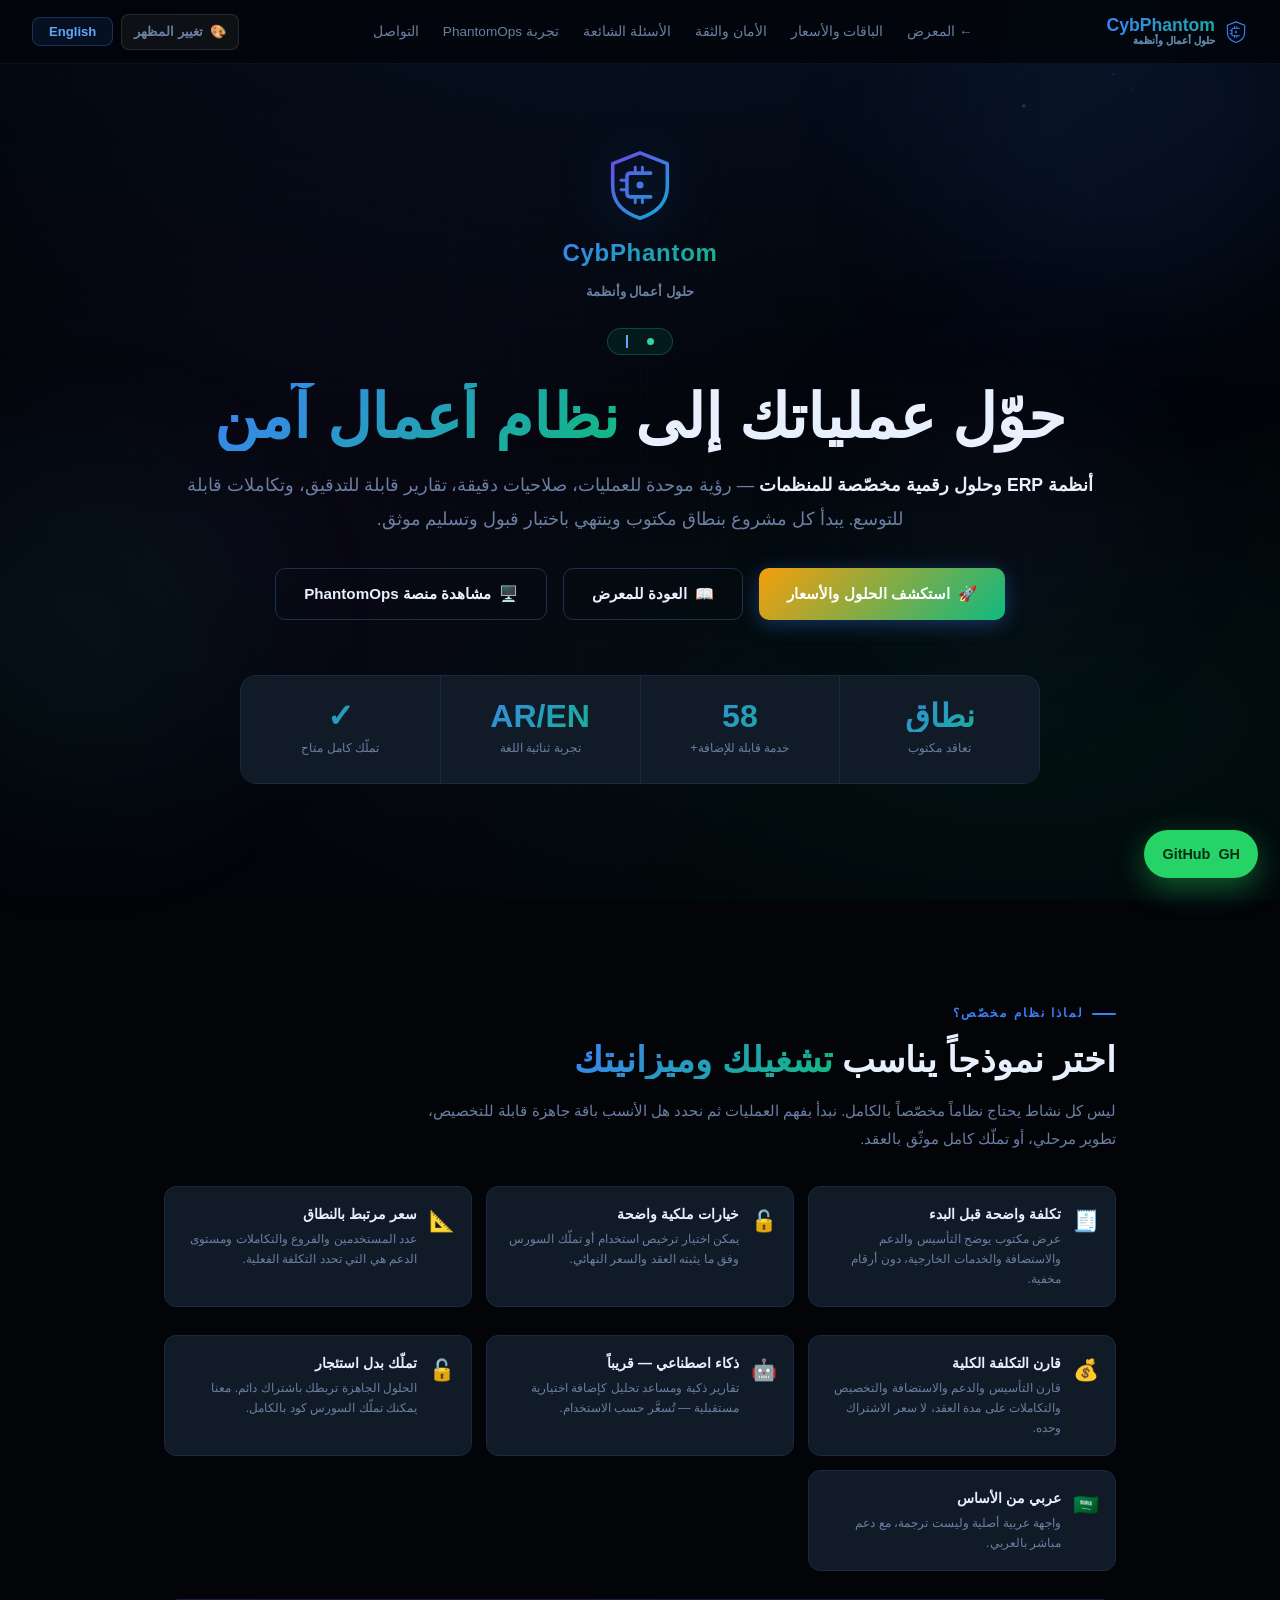
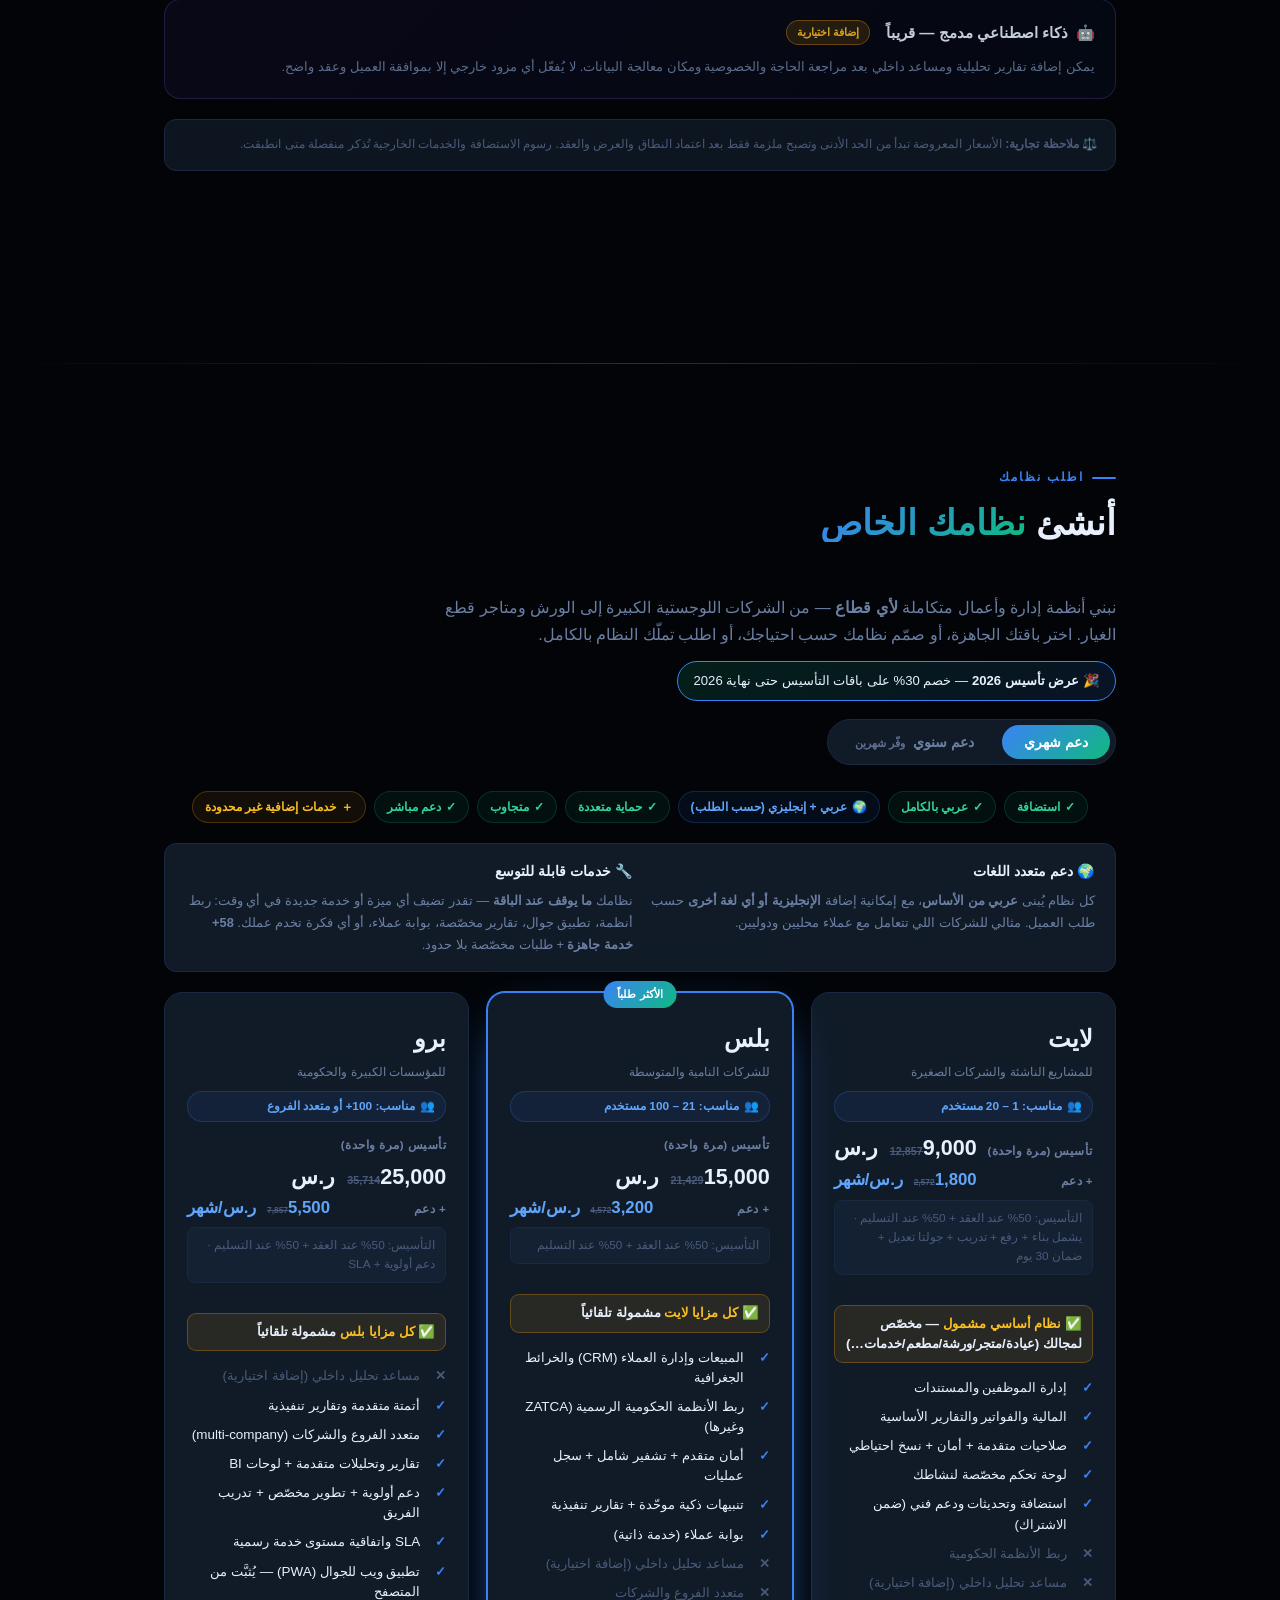
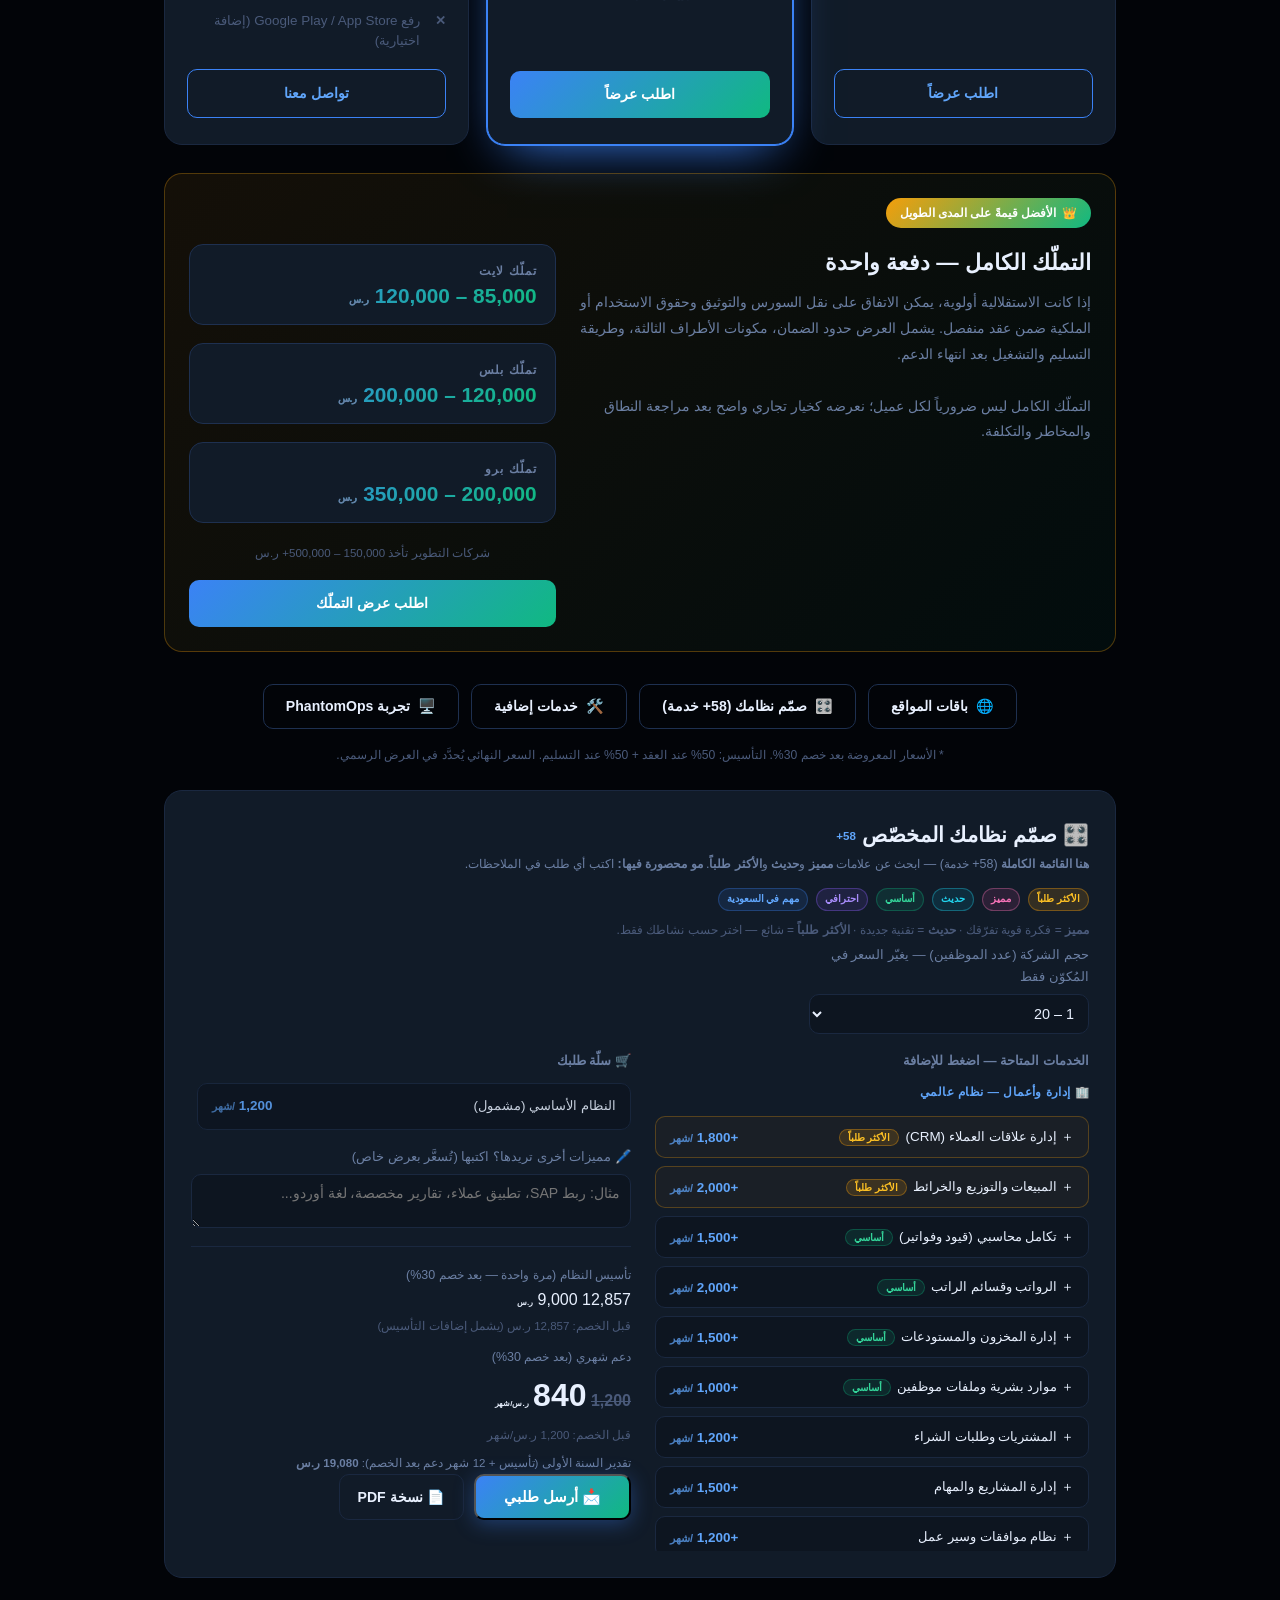
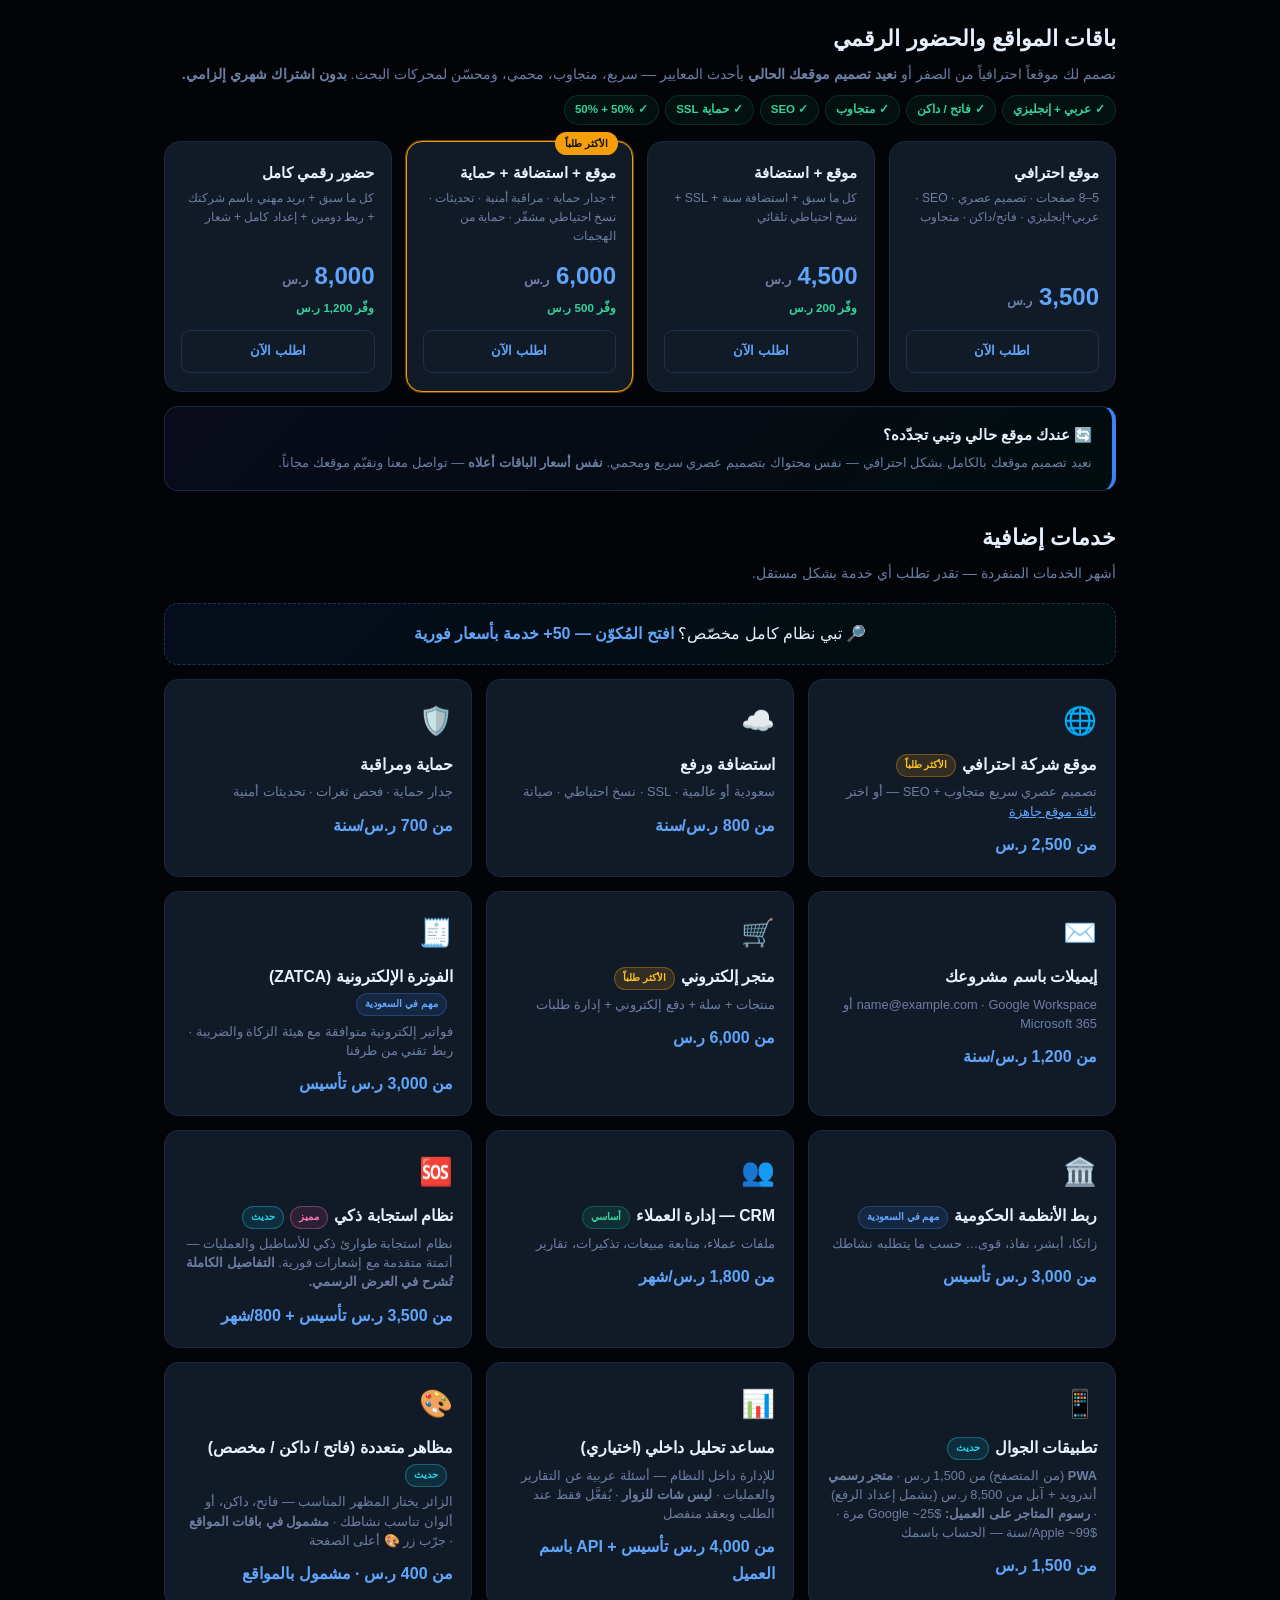
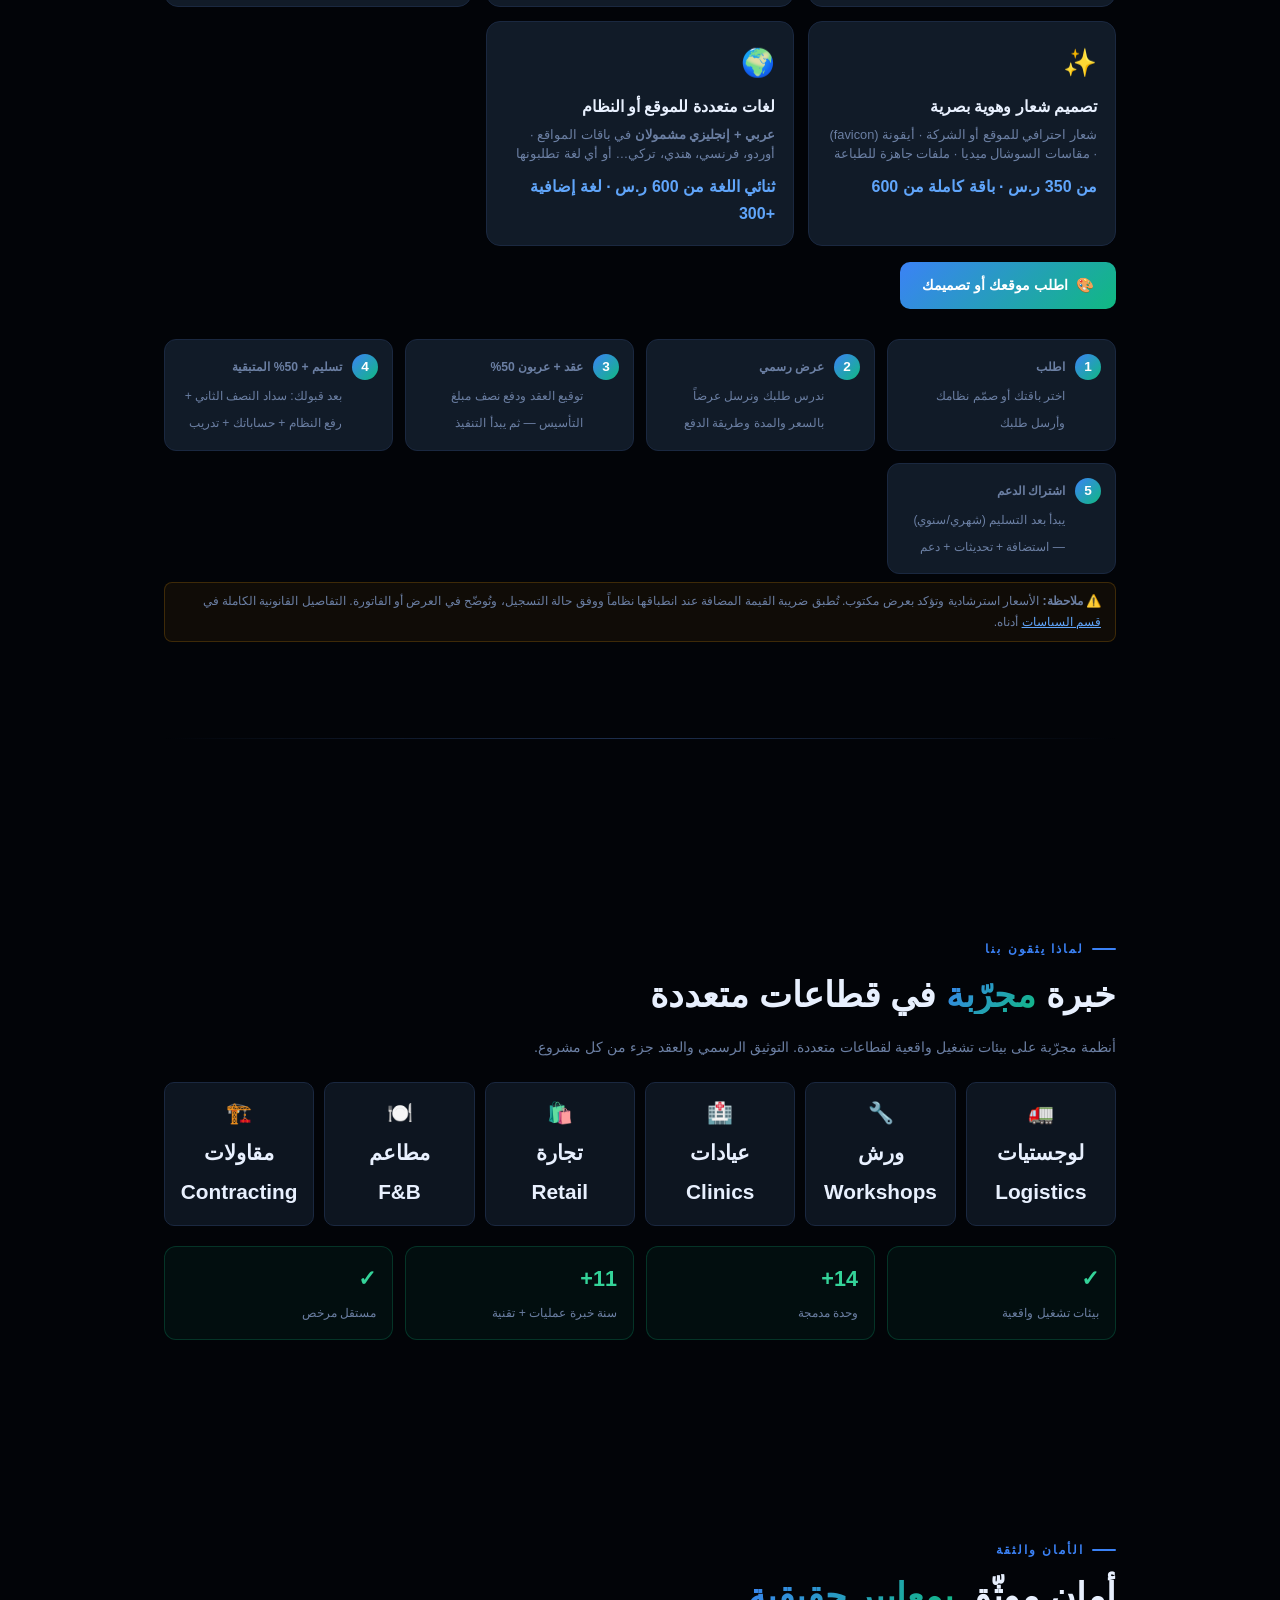
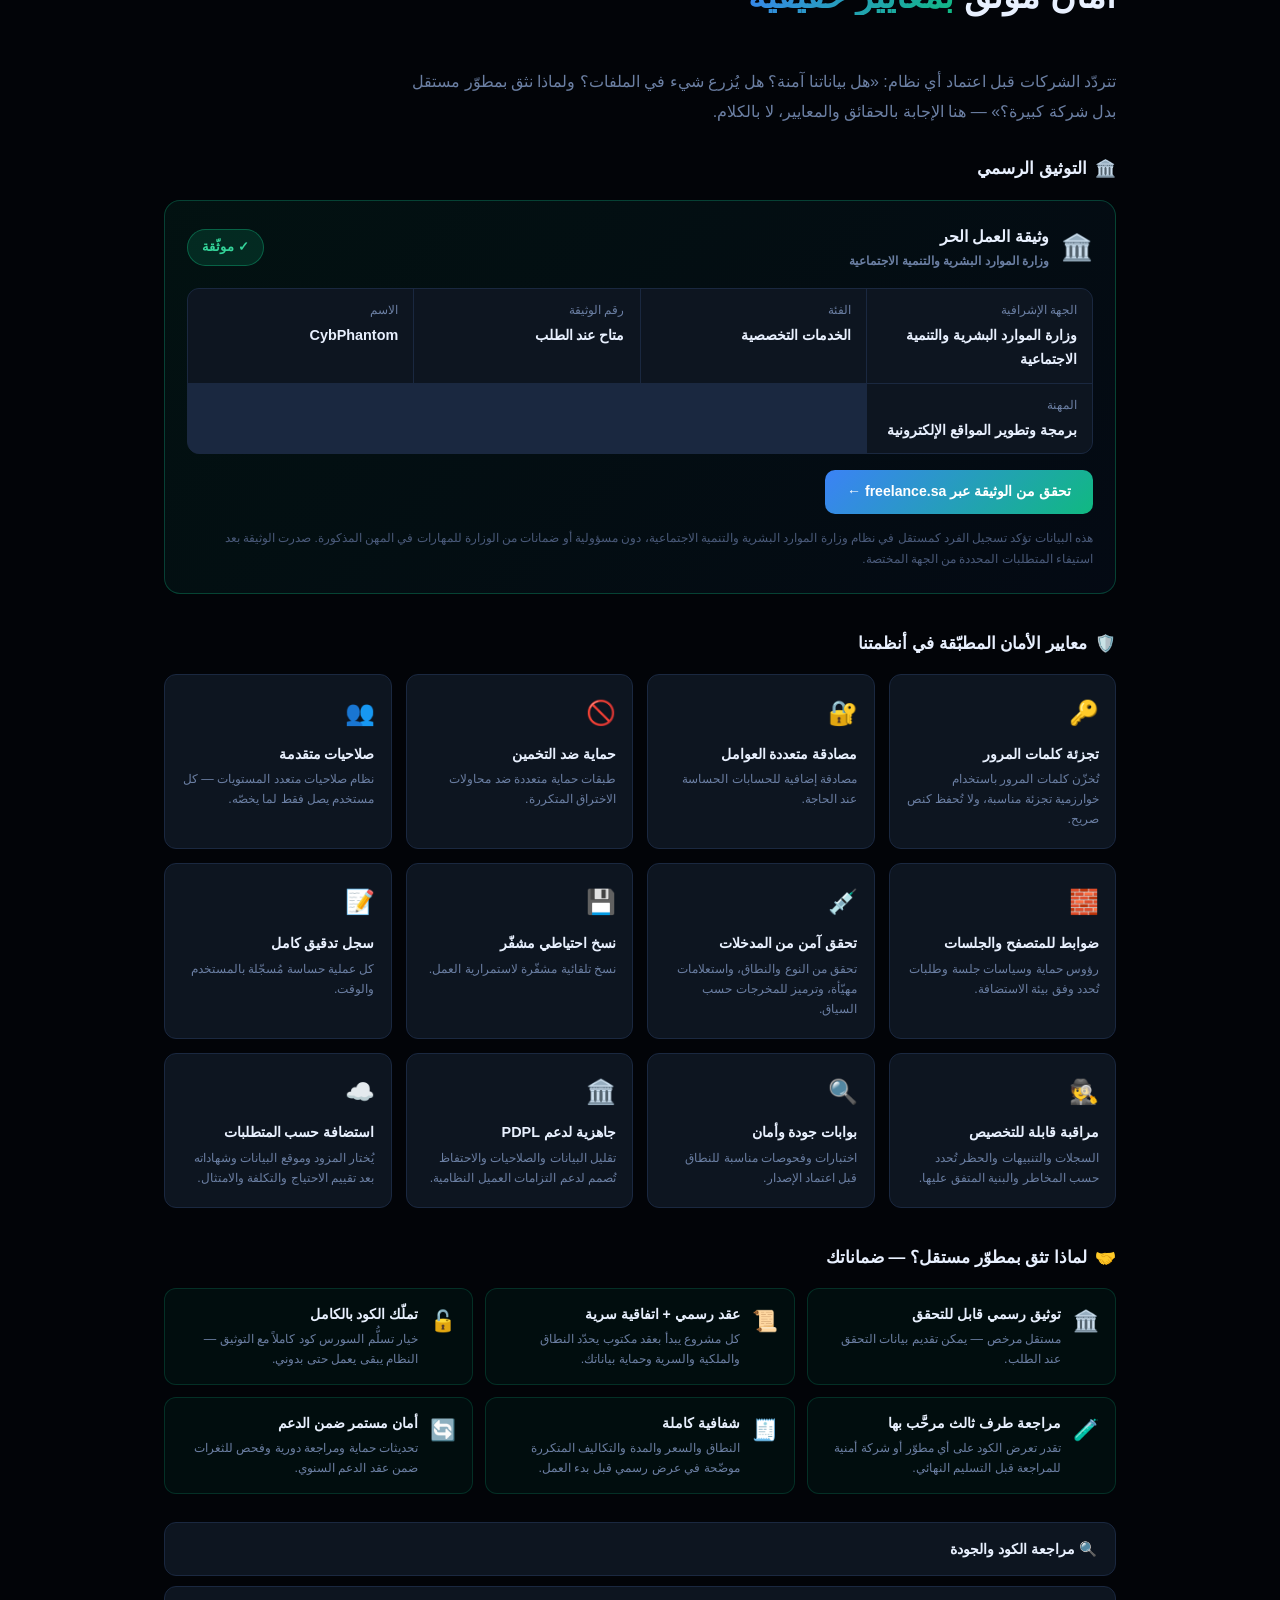
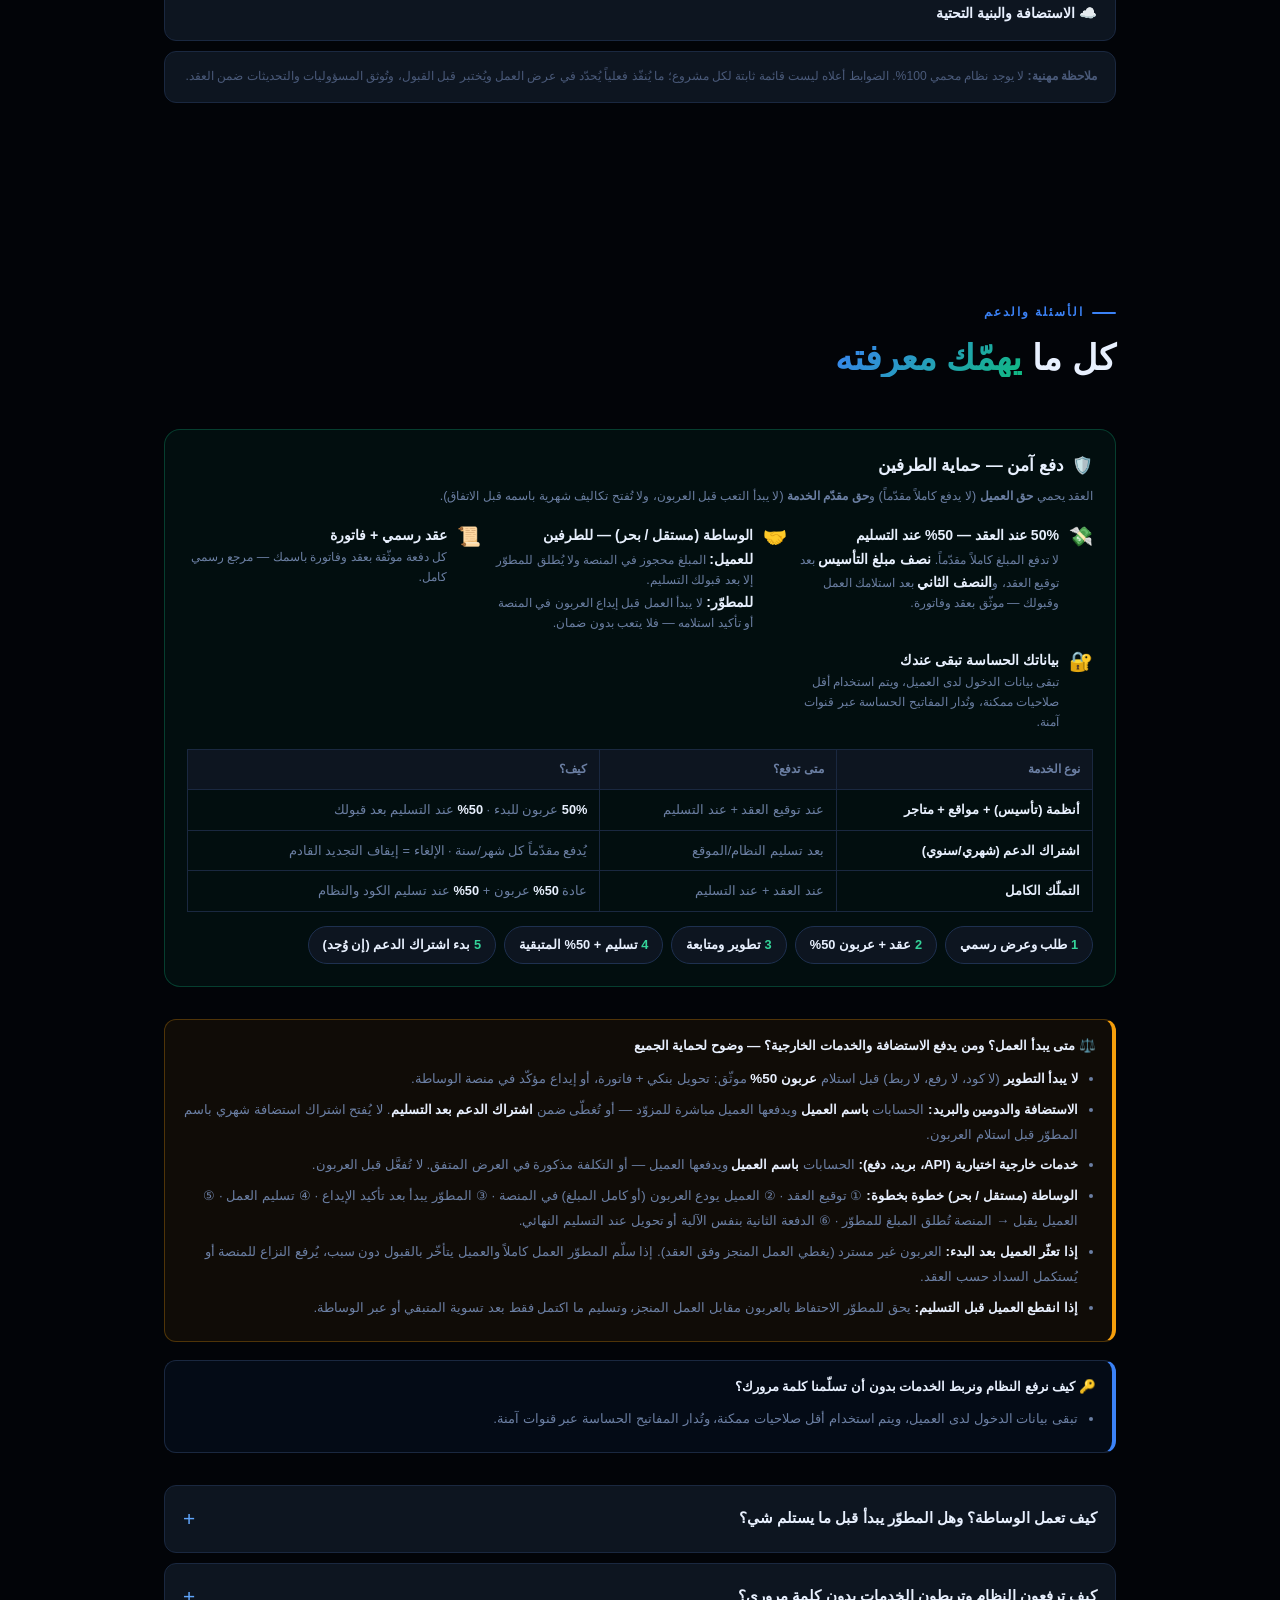
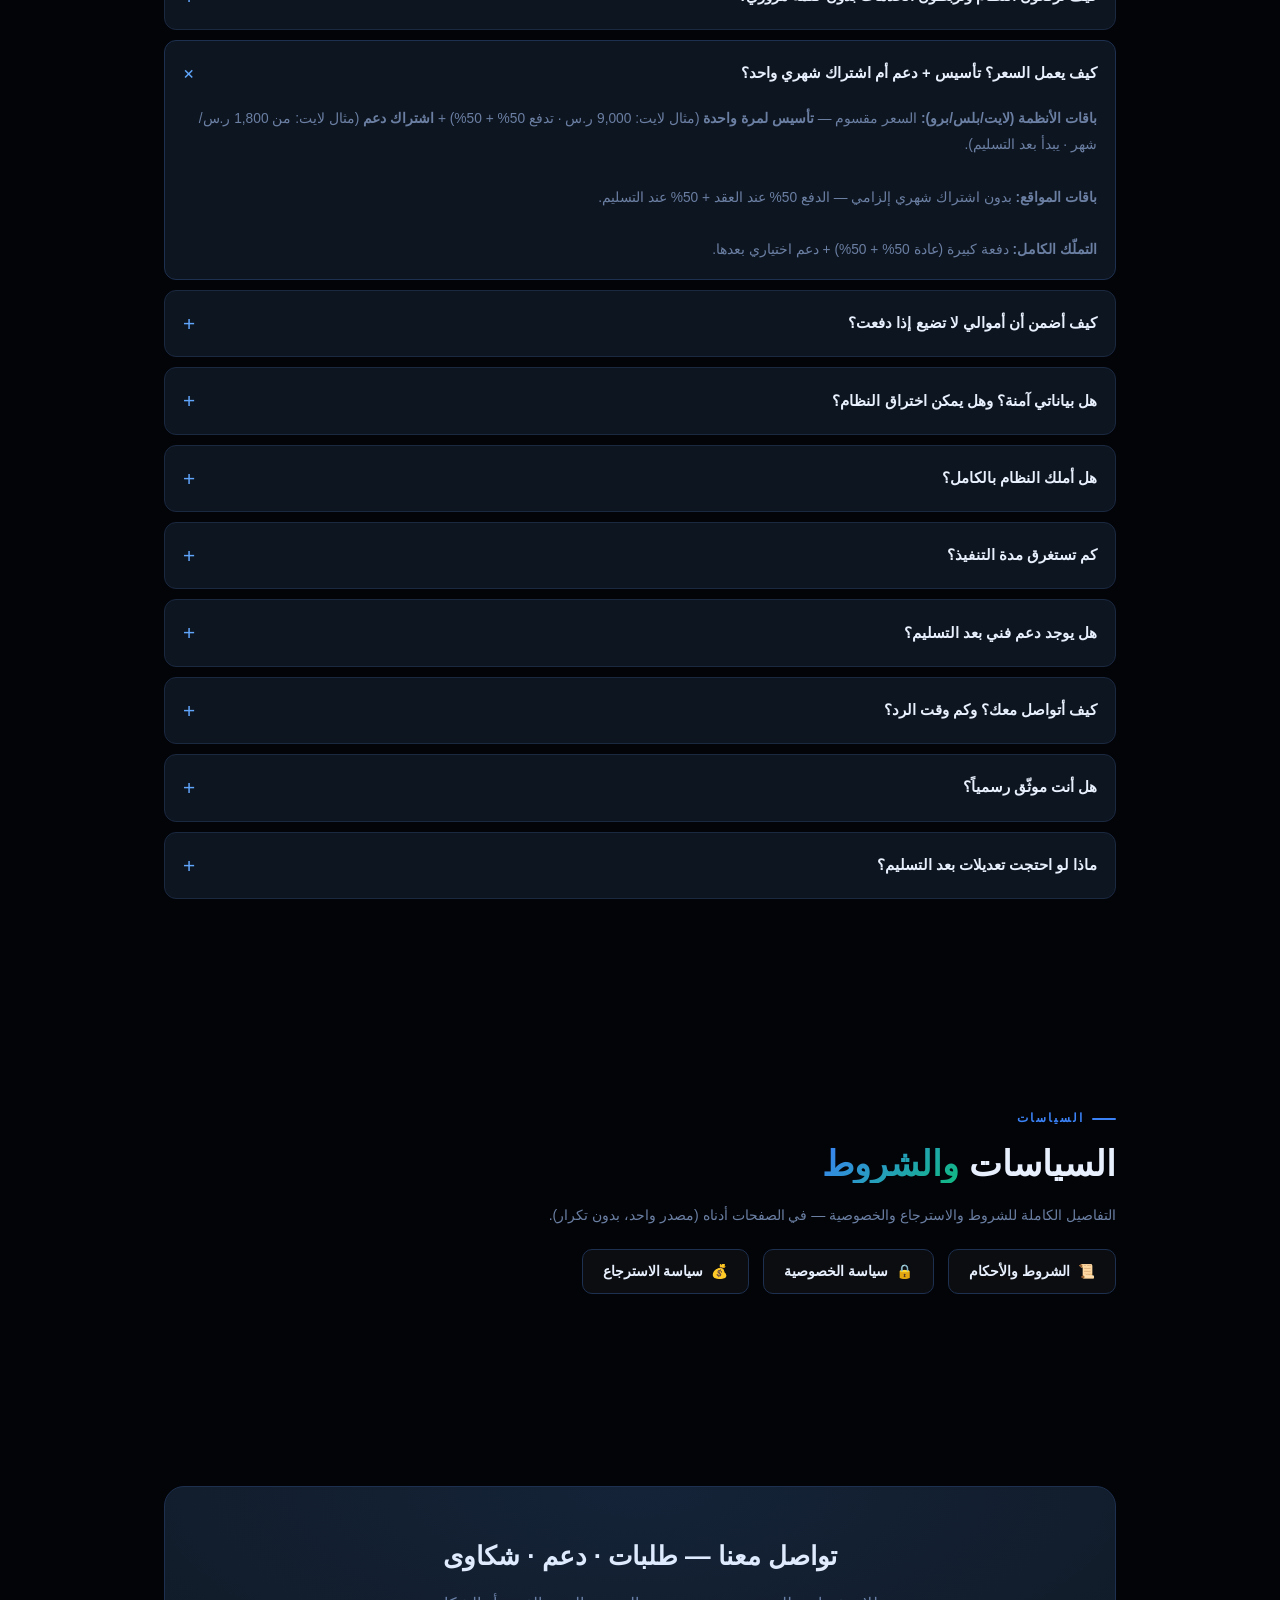
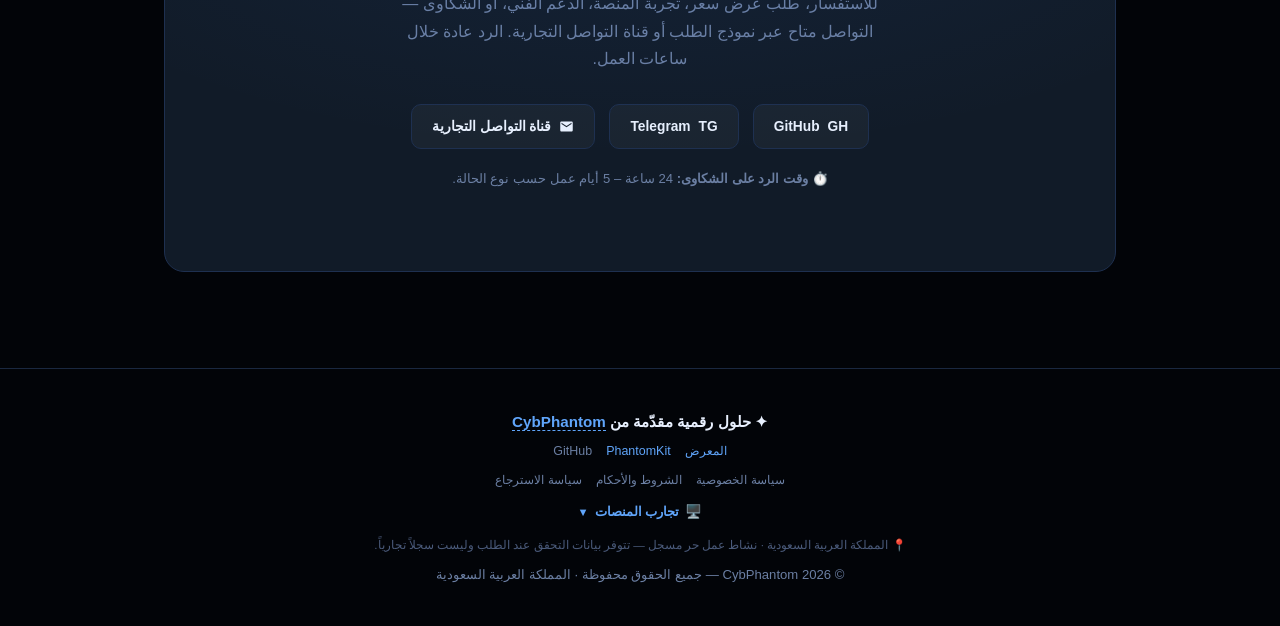
==== commit b61f81dd: "Publish PhantomOps complete ERP showcase" ====
--- a/index.html
+++ b/index.html
@@ -3,51 +3,35 @@
 <head>
 <meta charset="UTF-8">
 <meta name="viewport" content="width=device-width, initial-scale=1.0">
-<title>الباقات والأسعار | أنظمة أعمال مخصّصة — Ahmed Alqahtani</title>
-<meta name="description" content="أنظمة أعمال ومواقع مخصّصة لأي قطاع — باقات مواقع من 2,500 ر.س، أنظمة لايت من 9,000 ر.س تأسيس + دعم شهري. استضافة، حماية، بريد مهني. تملّك كامل متاح. السعودية والعالم.">
+<title>CybPhantom | أنظمة أعمال آمنة وحلول تشغيل رقمية</title>
+<meta name="description" content="تصميم وتطوير أنظمة أعمال وERP وحلول تشغيل رقمية آمنة للشركات في السعودية: نطاق مكتوب، تكاملات، صلاحيات، تقارير، اختبار قبول، ودعم مستمر.">
 <meta name="keywords" content="أنظمة أعمال, تصميم مواقع, برمجة مخصّصة, ERP, نظام إدارة, ورش سيارات, قطع غيار, عيادات, السعودية, الخبر, حلول تقنية, أمان سيبراني, business systems, custom software, Saudi Arabia, web development, CybPhantom">
-<meta name="author" content="Ahmed Alqahtani (CybPhantom)">
-<meta name="copyright" content="© 2026 Ahmed Alqahtani — All rights reserved">
-<meta name="geo.region" content="SA-04">
-<meta name="geo.placename" content="Al-Khobar, Eastern Province, Saudi Arabia">
+<meta name="author" content="CybPhantom">
+<meta name="copyright" content="© 2026 CybPhantom — All rights reserved">
 <script type="application/ld+json">
 {
   "@context": "https://schema.org",
   "@type": "ProfessionalService",
   "name": "CybPhantom Business Solutions",
-  "alternateName": "أحمد القحطاني — حلول أعمال مخصّصة",
-  "description": "Custom business systems, web development, and enterprise-grade security. Serving all industries in Saudi Arabia.",
+  "alternateName": "CybPhantom — حلول أعمال مخصّصة",
+  "description": "Custom business systems, web development, and security-aware delivery for organizations in Saudi Arabia.",
   "url": "https://cybphantom.github.io/business-solutions/",
   "logo": "https://cybphantom.github.io/business-solutions/og-image.png",
   "image": "https://cybphantom.github.io/business-solutions/og-image.png",
   "address": {
     "@type": "PostalAddress",
-    "addressLocality": "Al-Khobar",
-    "addressRegion": "Eastern Province",
     "addressCountry": "SA"
-  },
-  "geo": {
-    "@type": "GeoCoordinates",
-    "latitude": "26.2172",
-    "longitude": "50.1971"
-  },
-  "founder": {
-    "@type": "Person",
-    "name": "Ahmed Alqahtani",
-    "jobTitle": "Software Developer & Cybersecurity Specialist"
   },
   "areaServed": {
     "@type": "Country",
     "name": "Saudi Arabia"
   },
   "serviceType": ["Custom Software Development", "Web Development", "ERP Systems", "Cybersecurity"],
-  "priceRange": "SAR 2,500 - SAR 350,000+",
+  "priceRange": "SAR 2,500+",
   "currenciesAccepted": "SAR",
-  "paymentAccepted": "Bank Transfer, Online Payment",
-  "openingHours": "Su-Th 09:00-18:00",
   "sameAs": [
     "https://github.com/CybPhantom",
-    "https://linkedin.com/in/ahmed-alqahtani-cybersecurity"
+    "https://t.me/PhantomSecSupport"
   ],
   "hasOfferCatalog": {
     "@type": "OfferCatalog",
@@ -84,12 +68,16 @@
 <link rel="icon" href="favicon.svg" type="image/svg+xml">
 <meta property="og:type" content="website">
 <meta property="og:locale" content="ar_SA">
-<meta property="og:title" content="حلول أعمال وأنظمة مخصّصة — Ahmed Alqahtani">
-<meta property="og:description" content="باقات مواقع وأنظمة أعمال — تأسيس + دعم شهري واضح، أو تملّك كامل. أسعار تنافسية لكل الفئات.">
+<meta property="og:title" content="CybPhantom — أنظمة أعمال آمنة وحلول تشغيل رقمية">
+<meta property="og:description" content="أنظمة ERP وحلول رقمية مخصّصة بنطاق واضح، صلاحيات، تكاملات، تقارير، اختبار قبول، ودعم مستمر.">
 <meta property="og:url" content="https://cybphantom.github.io/business-solutions/">
 <meta property="og:image" content="https://cybphantom.github.io/business-solutions/og-image.png">
+<meta property="og:image:width" content="1200">
+<meta property="og:image:height" content="630">
+<meta property="og:image:alt" content="CybPhantom custom operations and ERP systems for organizations in Saudi Arabia">
 <meta name="twitter:card" content="summary_large_image">
 <meta name="twitter:image" content="https://cybphantom.github.io/business-solutions/og-image.png">
+<meta name="twitter:image:alt" content="CybPhantom custom operations and ERP systems for organizations in Saudi Arabia">
 <link rel="canonical" href="https://cybphantom.github.io/business-solutions/">
 <link rel="alternate" hreflang="x-default" href="https://cybphantom.github.io/business-solutions/">
 <link rel="preconnect" href="https://fonts.googleapis.com">
@@ -124,7 +112,7 @@
   background:rgba(2,4,8,.8);backdrop-filter:blur(20px);
   border-bottom:1px solid rgba(59,130,246,.1);transition:all .3s}
 nav.scrolled{background:rgba(2,4,8,.95);border-bottom-color:rgba(59,130,246,.2);box-shadow:0 4px 32px rgba(0,0,0,.4)}
-.nav-logo{font-size:1.1rem;font-weight:700;background:var(--grad1);-webkit-background-clip:text;-webkit-text-fill-color:transparent;white-space:nowrap}
+.nav-logo{display:flex;align-items:center;gap:9px;font-size:1.1rem;font-weight:700;background:var(--grad1);-webkit-background-clip:text;-webkit-text-fill-color:transparent;white-space:nowrap}
 .nav-links{display:flex;gap:24px;list-style:none;font-size:.85rem;font-weight:500}
 .nav-links a{color:var(--muted);text-decoration:none;transition:color .2s;position:relative}
 .nav-links a::after{content:'';position:absolute;bottom:-2px;inset-inline:0;height:1px;background:var(--accent);transform:scaleX(0);transition:transform .2s;transform-origin:right}
@@ -337,7 +325,7 @@
 body.en [data-en]{display:revert}
 
 @media(max-width:768px){
-  nav{padding:0 16px}.menu-btn{display:inline-flex;align-items:center;gap:6px}.nav-links{display:none;position:absolute;top:64px;inset-inline:12px;background:rgba(8,13,20,.98);border:1px solid var(--border2);border-radius:12px;padding:12px;flex-direction:column;gap:2px;box-shadow:0 16px 40px rgba(0,0,0,.45)}
+  nav{padding:0 12px;gap:8px}.nav-logo{display:none}.menu-btn{display:inline-flex;align-items:center;gap:6px}.nav-links{display:none;position:absolute;top:64px;inset-inline:12px;background:rgba(8,13,20,.98);border:1px solid var(--border2);border-radius:12px;padding:12px;flex-direction:column;gap:2px;box-shadow:0 16px 40px rgba(0,0,0,.45)}
   .nav-links.open{display:flex}.nav-links li{width:100%}.nav-links a{display:block;padding:10px 12px;border-radius:8px}
   .stats-band{grid-template-columns:repeat(2,1fr)}
   .flagship{padding:22px}.feat-grid{grid-template-columns:1fr}
@@ -801,8 +789,8 @@
 </head>
 <body>
 <!--
-  Ahmed Alqahtani Business Solutions — cybphantom.github.io/business-solutions
-  © 2026 Ahmed Alqahtani (CybPhantom)
+  CybPhantom Business Solutions — cybphantom.github.io/business-solutions
+  © 2026 CybPhantom
   Designed & engineered from scratch. All rights reserved.
 -->
 
@@ -836,13 +824,13 @@
 @media print{#fab-wa{display:none!important}}
 @media(max-width:768px){#fab-wa{bottom:16px;inset-inline-start:16px;padding:11px 14px}#fab-wa .fab-wa-txt{display:none}}
 </style>
-<a id="fab-wa" href="https://wa.me/966530670502?text=%D8%A7%D9%84%D8%B3%D9%84%D8%A7%D9%85%20%D8%B9%D9%84%D9%8A%D9%83%D9%85%D8%8C%20%D8%A3%D8%B1%D8%BA%D8%A8%20%D8%A8%D8%A7%D9%84%D8%A7%D8%B3%D8%AA%D9%81%D8%B3%D8%A7%D8%B1%20%D8%B9%D9%86%20%D8%A3%D9%86%D8%B8%D9%85%D8%A9%20%D8%A7%D9%84%D8%A3%D8%B9%D9%85%D8%A7%D9%84" target="_blank" rel="noopener noreferrer" aria-label="تواصل عبر واتساب">
-  <svg viewBox="0 0 24 24"><path d="M.057 24l1.687-6.163a11.867 11.867 0 01-1.587-5.945C.16 5.335 5.495 0 12.05 0a11.817 11.817 0 018.413 3.488 11.824 11.824 0 013.48 8.414c-.003 6.557-5.338 11.892-11.893 11.892a11.9 11.9 0 01-5.688-1.448L.057 24zm6.597-3.807c1.676.995 3.276 1.591 5.392 1.592 5.448 0 9.886-4.434 9.889-9.885.002-5.462-4.415-9.89-9.881-9.892-5.452 0-9.887 4.434-9.889 9.884a9.86 9.86 0 001.51 5.26l-.999 3.648 3.738-.981v.174zm11.387-5.464c-.074-.124-.272-.198-.57-.347-.297-.149-1.758-.868-2.031-.967-.272-.099-.47-.149-.669.149-.198.297-.768.967-.941 1.165-.173.198-.347.223-.644.074-.297-.149-1.255-.462-2.39-1.475-.883-.788-1.48-1.761-1.653-2.059-.173-.297-.018-.458.13-.606.134-.133.297-.347.446-.521.151-.172.2-.296.3-.495.099-.198.05-.372-.025-.521-.075-.148-.669-1.612-.916-2.207-.242-.579-.487-.501-.669-.51l-.57-.01c-.198 0-.52.074-.792.372s-1.04 1.017-1.04 2.479 1.065 2.876 1.213 3.074c.149.198 2.095 3.2 5.076 4.487.71.306 1.263.489 1.694.626.712.226 1.36.194 1.872.118.571-.085 1.758-.719 2.006-1.413.248-.695.248-1.29.173-1.414z"/></svg>
-  <span class="fab-wa-txt"><span data-ar>واتساب</span><span data-en>WhatsApp</span></span>
+<a id="fab-wa" href="https://github.com/CybPhantom" target="_blank" rel="noopener noreferrer" aria-label="GitHub">
+  <span aria-hidden="true" style="font-weight:900">GH</span>
+  <span class="fab-wa-txt">GitHub</span>
 </a>
 
 <nav id="nav">
-  <div class="nav-logo" style="display:flex;align-items:center;gap:9px">
+  <div class="nav-logo">
     <svg viewBox="0 0 64 64" width="24" height="24" aria-hidden="true" style="flex-shrink:0"><g stroke="var(--accent)" fill="var(--accent)"><path d="M32,5 L55,14 L55,33 C55,47.5 45.5,55.5 32,60 C18.5,55.5 9,47.5 9,33 L9,14 Z" fill="none" stroke-width="3" stroke-linejoin="round"/><path d="M41,22 L24,22 Q21,22 21,25 L21,39 Q21,42 24,42 L41,42" fill="none" stroke-width="3" stroke-linecap="round" stroke-linejoin="round"/><line x1="16" y1="28" x2="21" y2="28" stroke-width="2.4" stroke-linecap="round"/><line x1="16" y1="36" x2="21" y2="36" stroke-width="2.4" stroke-linecap="round"/><line x1="28" y1="17" x2="28" y2="22" stroke-width="2.4" stroke-linecap="round"/><line x1="34" y1="17" x2="34" y2="22" stroke-width="2.4" stroke-linecap="round"/><line x1="28" y1="42" x2="28" y2="47" stroke-width="2.4" stroke-linecap="round"/><line x1="34" y1="42" x2="34" y2="47" stroke-width="2.4" stroke-linecap="round"/><circle cx="32" cy="32" r="3" stroke="none"/></g></svg>
     <span style="display:flex;flex-direction:column;line-height:1.1">
       <span style="font-weight:800">CybPhantom</span>
@@ -855,7 +843,7 @@
     <li><a href="#offer" data-ar>الباقات والأسعار</a><a href="#offer" data-en>Plans & Pricing</a></li>
     <li><a href="#trust" data-ar>الأمان والثقة</a><a href="#trust" data-en>Security & Trust</a></li>
     <li><a href="#faq" data-ar>الأسئلة الشائعة</a><a href="#faq" data-en>FAQ</a></li>
-    <li><a href="demo.html" data-ar>تجربة المنصات</a><a href="demo.html" data-en>Platform Demo</a></li>
+    <li><a href="demo.html#phantomops" data-ar>تجربة PhantomOps</a><a href="demo.html#phantomops" data-en>PhantomOps Demo</a></li>
     <li><a href="#contact" data-ar>التواصل</a><a href="#contact" data-en>Contact</a></li>
   </ul>
   <div class="nav-controls">
@@ -884,36 +872,36 @@
       <span class="hero-brand-name">CybPhantom</span>
       <span class="hero-brand-tag"><span data-ar>حلول أعمال وأنظمة</span><span data-en>Business Solutions</span></span>
     </div>
-    <div class="hero-badge"><span data-ar>حلول أعمال للشركات</span><span data-en>Business Solutions</span></div>
+    <div class="hero-badge"><span data-ar>حلول تشغيل رقمية للشركات</span><span data-en>Digital Operations for Organizations</span></div>
     <h1 class="hero-name">
-      <span data-ar>أنشئ <span class="grad">نظام أعمالك</span> الخاص</span>
-      <span data-en>Build <span class="grad">Your Business System</span></span>
+      <span data-ar>حوّل عملياتك إلى <span class="grad">نظام أعمال آمن</span></span>
+      <span data-en>Turn Operations into a <span class="grad">Secure Business System</span></span>
     </h1>
     <p class="hero-title">
       <span data-ar>
-        <strong>أنظمة إدارة وأعمال متكاملة لأي قطاع</strong> — لوجستيات، ورش سيارات، قطع غيار، مطاعم، عيادات، تجارة.
-        اختر باقتك الجاهزة، صمّم نظامك بنفسك، أو تملّكه بالكامل (<b>50% عند العقد + 50% عند التسليم</b>).
+        <strong>أنظمة ERP وحلول رقمية مخصّصة للمنظمات</strong> — رؤية موحدة للعمليات، صلاحيات دقيقة، تقارير قابلة للتدقيق، وتكاملات قابلة للتوسع.
+        يبدأ كل مشروع بنطاق مكتوب وينتهي باختبار قبول وتسليم موثق.
       </span>
       <span data-en>
-        <strong>Complete business & management systems for any industry</strong> — logistics, workshops, spare parts, F&B, clinics, retail.
-        Pick a plan, design your own, or own it fully (<b>50% at contract + 50% at delivery</b>).
+        <strong>Custom ERP and digital systems for organizations</strong> — unified operations, precise access controls, audit-ready reporting, and scalable integrations.
+        Every engagement starts with written scope and ends with acceptance testing and documented handover.
       </span>
     </p>
     <div class="hero-cta">
       <a href="#offer" class="btn-primary" style="background:linear-gradient(135deg,#f59e0b,#10b981)">
-        🚀 <span data-ar>شاهد الباقات والأسعار</span><span data-en>View Plans & Pricing</span>
+        🚀 <span data-ar>استكشف الحلول والأسعار</span><span data-en>Explore Solutions & Pricing</span>
       </a>
       <a href="https://cybphantom.github.io/" class="btn-outline page-turn portfolio-link">
         📖 <span data-ar>العودة للمعرض</span><span data-en>Back to Portfolio</span>
       </a>
-      <a href="demo.html" class="btn-outline">
-        🖥️ <span data-ar>مشاهدة تجربة المنصات</span><span data-en>View Platform Demo</span>
+      <a href="demo.html#phantomops" class="btn-outline">
+        🖥️ <span data-ar>مشاهدة منصة PhantomOps</span><span data-en>Explore PhantomOps</span>
       </a>
     </div>
     <div class="stats-band">
-      <div class="stat-item"><div class="stat-num">30%</div><div class="stat-lbl"><span data-ar>خصم محدود</span><span data-en>Limited Discount</span></div></div>
-      <div class="stat-item"><div class="stat-num" data-count="35">0</div><div class="stat-lbl"><span data-ar>خدمة قابلة للإضافة+</span><span data-en>Add-on Services+</span></div></div>
-      <div class="stat-item"><div class="stat-num">100%</div><div class="stat-lbl"><span data-ar>عربي ودعم مباشر</span><span data-en>Arabic & Direct Support</span></div></div>
+      <div class="stat-item"><div class="stat-num"><span data-ar>نطاق</span><span data-en>Clear</span></div><div class="stat-lbl"><span data-ar>تعاقد مكتوب</span><span data-en>Written Scope</span></div></div>
+      <div class="stat-item"><div class="stat-num" data-count="58">0</div><div class="stat-lbl"><span data-ar>خدمة قابلة للإضافة+</span><span data-en>Add-on Services+</span></div></div>
+      <div class="stat-item"><div class="stat-num">AR/EN</div><div class="stat-lbl"><span data-ar>تجربة ثنائية اللغة</span><span data-en>Bilingual Experience</span></div></div>
       <div class="stat-item"><div class="stat-num">✓</div><div class="stat-lbl"><span data-ar>تملّك كامل متاح</span><span data-en>Full Ownership</span></div></div>
     </div>
   </div>
@@ -944,51 +932,20 @@
   </style>
   <div class="reveal">
     <div class="section-label"><span data-ar>لماذا نظام مخصّص؟</span><span data-en>Why a Custom System?</span></div>
-    <h2 class="section-title"><span data-ar>الحلول الجاهزة <span class="grad">تكلّفك أكثر</span> مما تظن</span><span data-en>Off-the-shelf Solutions <span class="grad">Cost More</span> Than You Think</span></h2>
+    <h2 class="section-title"><span data-ar>اختر نموذجاً يناسب <span class="grad">تشغيلك وميزانيتك</span></span><span data-en>Choose a Model That Fits <span class="grad">Your Operations & Budget</span></span></h2>
     <p class="wc-intro">
-      <span data-ar>الشركات تدفع عشرات الآلاف سنوياً لأنظمة جاهزة لا تملكها ولا تتحكم فيها. نظامك المخصّص يُبنى لك بالضبط، تملكه بالكامل، وبتكلفة أقل بكثير من الحلول المؤسسية التقليدية.</span>
-      <span data-en>Companies pay tens of thousands yearly for off-the-shelf systems they don't own or control. A custom system is built exactly for you, fully owned, at a fraction of the cost of traditional enterprise solutions.</span>
+      <span data-ar>ليس كل نشاط يحتاج نظاماً مخصّصاً بالكامل. نبدأ بفهم العمليات ثم نحدد هل الأنسب باقة جاهزة قابلة للتخصيص، تطوير مرحلي، أو تملّك كامل موثّق بالعقد.</span>
+      <span data-en>Not every business needs a fully custom system. We first understand the workflows, then recommend a configurable package, phased development, or contract-defined full ownership.</span>
     </p>
 
-    <table class="wc-price-table">
-      <thead>
-        <tr>
-          <th><span data-ar>المزوّد</span><span data-en>Provider</span></th>
-          <th><span data-ar>التكلفة السنوية</span><span data-en>Annual Cost</span></th>
-          <th><span data-ar>الملكية</span><span data-en>Ownership</span></th>
-        </tr>
-      </thead>
-      <tbody>
-        <tr>
-          <td class="wc-vendor">SAP Business One</td>
-          <td class="wc-expensive">18,750 – 30,000 ر.س</td>
-          <td style="color:var(--muted)"><span data-ar>لا — ترخيص سنوي</span><span data-en>No — annual license</span></td>
-        </tr>
-        <tr>
-          <td class="wc-vendor">Oracle NetSuite</td>
-          <td class="wc-expensive">30,000 – 45,000 ر.س</td>
-          <td style="color:var(--muted)"><span data-ar>لا — اشتراك</span><span data-en>No — subscription</span></td>
-        </tr>
-        <tr>
-          <td class="wc-vendor">Odoo Enterprise</td>
-          <td class="wc-expensive">9,000 – 27,000 ر.س</td>
-          <td style="color:var(--muted)"><span data-ar>محدود</span><span data-en>Limited</span></td>
-        </tr>
-        <tr>
-          <td class="wc-vendor">Dynamics 365</td>
-          <td class="wc-expensive">38,250 – 243,000 ر.س</td>
-          <td style="color:var(--muted)"><span data-ar>لا — اشتراك</span><span data-en>No — subscription</span></td>
-        </tr>
-        <tr>
-          <td class="wc-vendor" style="color:var(--green2)">CybPhantom</td>
-          <td class="wc-ours"><span data-ar>من 9,000 ر.س تأسيس + من 1,800 ر.س/شهر دعم</span><span data-en>From 9,000 SAR setup + from 1,800 SAR/mo support</span></td>
-          <td class="wc-ours"><span data-ar>✓ تملّك كامل</span><span data-en>✓ Full ownership</span></td>
-        </tr>
-      </tbody>
-    </table>
+    <div class="wc-points" aria-label="Custom-system commercial model">
+      <div class="wc-point"><span class="wc-ico">🧾</span><div><div class="wc-h"><span data-ar>تكلفة واضحة قبل البدء</span><span data-en>Clear Cost Before Work</span></div><div class="wc-p"><span data-ar>عرض مكتوب يوضح التأسيس والدعم والاستضافة والخدمات الخارجية، دون أرقام مخفية.</span><span data-en>A written quote separates setup, support, hosting, and third-party costs with no hidden figures.</span></div></div></div>
+      <div class="wc-point"><span class="wc-ico">🔓</span><div><div class="wc-h"><span data-ar>خيارات ملكية واضحة</span><span data-en>Clear Ownership Options</span></div><div class="wc-p"><span data-ar>يمكن اختيار ترخيص استخدام أو تملّك السورس وفق ما يثبته العقد والسعر النهائي.</span><span data-en>Choose a usage license or source-code ownership as defined in the final contract and price.</span></div></div></div>
+      <div class="wc-point"><span class="wc-ico">📐</span><div><div class="wc-h"><span data-ar>سعر مرتبط بالنطاق</span><span data-en>Scope-Based Pricing</span></div><div class="wc-p"><span data-ar>عدد المستخدمين والفروع والتكاملات ومستوى الدعم هي التي تحدد التكلفة الفعلية.</span><span data-en>Users, branches, integrations, and support level determine the actual cost.</span></div></div></div>
+    </div>
 
     <div class="wc-points">
-      <div class="wc-point"><span class="wc-ico">💰</span><div><div class="wc-h"><span data-ar>وفّر أكثر من 70%</span><span data-en>Save Over 70%</span></div><div class="wc-p"><span data-ar>أرخص منافس (Odoo) يكلّف 9,000 ر.س/سنة بدون تخصيص. نظامنا مخصّص لمجالك بأسعار تنافسية.</span><span data-en>The cheapest competitor (Odoo) costs 9,000 SAR/yr without customization. Our system is tailored to your field at competitive rates.</span></div></div></div>
+      <div class="wc-point"><span class="wc-ico">💰</span><div><div class="wc-h"><span data-ar>قارن التكلفة الكلية</span><span data-en>Compare Total Cost</span></div><div class="wc-p"><span data-ar>قارن التأسيس والدعم والاستضافة والتخصيص والتكاملات على مدة العقد، لا سعر الاشتراك وحده.</span><span data-en>Compare setup, support, hosting, customization, and integrations over the contract term—not subscription price alone.</span></div></div></div>
       <div class="wc-point"><span class="wc-ico">🤖</span><div><div class="wc-h"><span data-ar>ذكاء اصطناعي — قريباً</span><span data-en>AI Features — Coming Soon</span></div><div class="wc-p"><span data-ar>تقارير ذكية ومساعد تحليل كإضافة اختيارية مستقبلية — تُسعَّر حسب الاستخدام.</span><span data-en>Smart reports and analytics assistant as a future optional add-on — priced by usage.</span></div></div></div>
       <div class="wc-point"><span class="wc-ico">🔓</span><div><div class="wc-h"><span data-ar>تملّك بدل استئجار</span><span data-en>Own Instead of Rent</span></div><div class="wc-p"><span data-ar>الحلول الجاهزة تربطك باشتراك دائم. معنا يمكنك تملّك السورس كود بالكامل.</span><span data-en>Off-the-shelf solutions lock you into perpetual subscriptions. With us, you can own the full source code.</span></div></div></div>
       <div class="wc-point"><span class="wc-ico">🇸🇦</span><div><div class="wc-h"><span data-ar>عربي من الأساس</span><span data-en>Arabic-First</span></div><div class="wc-p"><span data-ar>واجهة عربية أصلية وليست ترجمة، مع دعم مباشر بالعربي.</span><span data-en>Native Arabic interface, not a translation, with direct Arabic support.</span></div></div></div>
@@ -1007,14 +964,14 @@
     <div class="wc-ai" style="opacity:.85">
       <div class="wc-ai-title">🤖 <span data-ar>ذكاء اصطناعي مدمج — قريباً</span><span data-en>Built-in AI — Coming Soon</span> <span style="background:rgba(245,158,11,.15);border:1px solid rgba(245,158,11,.4);color:var(--gold2);font-size:.7rem;padding:2px 10px;border-radius:100px;font-weight:700;margin-inline-start:8px"><span data-ar>إضافة اختيارية</span><span data-en>Optional Add-on</span></span></div>
       <p style="color:var(--muted);font-size:.82rem;line-height:1.7;margin:0">
-        <span data-ar>نعمل على دمج تقارير ذكية ومساعد تحليل بالذكاء الاصطناعي (Claude، GPT-4) كإضافة اختيارية مستقبلية. سيتم تسعيرها بشكل منفصل حسب حجم الاستخدام عند الإطلاق.</span>
-        <span data-en>We're building smart reports and an AI analytics assistant (Claude, GPT-4) as a future optional add-on. It will be priced separately based on usage volume at launch.</span>
+        <span data-ar>يمكن إضافة تقارير تحليلية ومساعد داخلي بعد مراجعة الحاجة والخصوصية ومكان معالجة البيانات. لا يُفعّل أي مزود خارجي إلا بموافقة العميل وعقد واضح.</span>
+        <span data-en>Analytics and an internal assistant can be added after reviewing need, privacy, and data-processing location. No external provider is enabled without client approval and clear contractual scope.</span>
       </p>
     </div>
 
     <div class="wc-note">
-      <span data-ar>⚖️ <strong>إخلاء مسؤولية:</strong> أسعار المنافسين تقديرية من مصادر عامة (2025-2026) وتختلف حسب عدد المستخدمين والباقة والمنطقة. أسعارنا تنافسية لأنك تتعامل مباشرة مع المطوّر بدون وسطاء. تكاليف الذكاء الاصطناعي محسوبة على أساس استخدام Claude Sonnet / GPT-4o APIs.</span>
-      <span data-en>⚖️ <strong>Disclaimer:</strong> Competitor prices are estimates from public sources (2025-2026) and vary by users, plan, and region. Our prices are competitive because you deal directly with the developer. AI costs calculated based on Claude Sonnet / GPT-4o API usage.</span>
+      <span data-ar>⚖️ <strong>ملاحظة تجارية:</strong> الأسعار المعروضة تبدأ من الحد الأدنى وتصبح ملزمة فقط بعد اعتماد النطاق والعرض والعقد. رسوم الاستضافة والخدمات الخارجية تُذكر منفصلة متى انطبقت.</span>
+      <span data-en>⚖️ <strong>Commercial note:</strong> listed prices are starting points and become binding only after scope, quote, and contract approval. Hosting and third-party fees are shown separately where applicable.</span>
     </div>
   </div>
 </section>
@@ -1027,8 +984,8 @@
     <div class="section-label"><span data-ar>اطلب نظامك</span><span data-en>Build Your System</span></div>
     <h2 class="section-title"><span data-ar>أنشئ <span class="grad">نظامك الخاص</span></span><span data-en>Get <span class="grad">Your Own System</span></span></h2>
     <p style="color:var(--muted);max-width:680px;margin:0 0 12px">
-      <span data-ar>أبني أنظمة إدارة وأعمال متكاملة <strong>لأي قطاع</strong> — من شركة لوجستية كبيرة إلى ورشة سيارات أو محل قطع غيار. اختر باقتك الجاهزة، أو صمّم نظامك بنفسك واحصل على سعرك فوراً، أو تملّك النظام بالكامل بدفعة واحدة.</span>
-      <span data-en>I build complete business & management systems for <strong>any industry</strong> — from a large logistics company to a car workshop or spare-parts shop. Pick a ready plan, design your own and get an instant price, or own the whole system with a one-time payment.</span>
+      <span data-ar>نبني أنظمة إدارة وأعمال متكاملة <strong>لأي قطاع</strong> — من الشركات اللوجستية الكبيرة إلى الورش ومتاجر قطع الغيار. اختر باقتك الجاهزة، أو صمّم نظامك حسب احتياجك، أو اطلب تملّك النظام بالكامل.</span>
+      <span data-en>We build complete business and management systems for <strong>any industry</strong> — from large logistics companies to workshops and spare-parts businesses. Choose a ready plan, configure a system around your needs, or request full ownership.</span>
     </p>
 
     <!-- promo + billing toggle -->
@@ -1162,8 +1119,8 @@
         <div class="own-main">
           <div class="own-title"><span data-ar>التملّك الكامل — دفعة واحدة</span><span data-en>Full Ownership — One-Time</span></div>
           <p class="own-desc">
-            <span data-ar>مع الشركات الكبرى مثل SAP و Oracle و Odoo — <strong>أنت مستأجر وليس مالك</strong>. تدفع ترخيصاً سنوياً ولا تملك سطراً واحداً من الكود. لو توقفت عن الدفع، يتوقف نظامك.<br><br>معنا: تدفع <strong>مرة واحدة</strong> وتملك النظام والكود المصدري بالكامل. بعدها <strong>دعم شهري مخفّض اختياري</strong> فقط — أو تديره بنفسك. <b>لا أحد يملك هذا الخيار غيرنا.</b></span>
-            <span data-en>With companies like SAP, Oracle & Odoo — <strong>you're a renter, not an owner</strong>. You pay annual licensing and don't own a single line of code. Stop paying, your system stops.<br><br>With us: pay <strong>once</strong> and own the system and full source code. After that, only <strong>optional reduced monthly support</strong> — or run it yourself. <b>No other provider offers this.</b></span>
+            <span data-ar>إذا كانت الاستقلالية أولوية، يمكن الاتفاق على نقل السورس والتوثيق وحقوق الاستخدام أو الملكية ضمن عقد منفصل. يشمل العرض حدود الضمان، مكونات الأطراف الثالثة، وطريقة التسليم والتشغيل بعد انتهاء الدعم.<br><br>التملّك الكامل ليس ضرورياً لكل عميل؛ نعرضه كخيار تجاري واضح بعد مراجعة النطاق والمخاطر والتكلفة.</span>
+            <span data-en>If independence is a priority, source code, documentation, and usage or ownership rights can be transferred under a separate agreement. The quote defines warranty limits, third-party components, delivery, and operation after support ends.<br><br>Full ownership is not necessary for every client; it is offered as a clear commercial option after scope, risk, and cost review.</span>
           </p>
         </div>
         <div class="own-price-col">
@@ -1190,7 +1147,7 @@
       <a href="#website-packs" class="btn-outline" style="font-size:.88rem;padding:10px 22px">🌐 <span data-ar>باقات المواقع</span><span data-en>Website Packs</span></a>
       <a href="#configurator" class="btn-outline" style="font-size:.88rem;padding:10px 22px">🎛️ <span data-ar>صمّم نظامك (58+ خدمة)</span><span data-en>Design Your System (58+)</span></a>
       <a href="#add-services" class="btn-outline" style="font-size:.88rem;padding:10px 22px">🛠️ <span data-ar>خدمات إضافية</span><span data-en>Other Services</span></a>
-      <a href="demo.html" class="btn-outline" style="font-size:.88rem;padding:10px 22px">🖥️ <span data-ar>تجربة المنصات</span><span data-en>Platform Demo</span></a>
+      <a href="demo.html#phantomops" class="btn-outline" style="font-size:.88rem;padding:10px 22px">🖥️ <span data-ar>تجربة PhantomOps</span><span data-en>PhantomOps Demo</span></a>
     </div>
 
     <p style="text-align:center;font-size:.76rem;color:var(--muted2);margin:0 0 24px">
@@ -1331,99 +1288,6 @@
     <a class="svc-cta" href="#contact">
       🎨 <span data-ar>اطلب موقعك أو تصميمك</span><span data-en>Request a website or design</span>
     </a>
-
-    <!-- INDIVIDUAL SERVICES -->
-    <div class="ind-section reveal">
-      <div style="display:flex;align-items:center;gap:12px;flex-wrap:wrap;margin-bottom:6px">
-        <h3 style="font-size:1.4rem;font-weight:800;margin:0"><span data-ar>خدمات للأفراد</span><span data-en>Individual Services</span></h3>
-        <span style="background:rgba(139,92,246,.12);border:1px solid rgba(139,92,246,.35);color:#a78bfa;padding:4px 12px;border-radius:999px;font-size:.75rem;font-weight:700"><span data-ar>لا اشتراك — تدفع عند كل خدمة فقط</span><span data-en>No subscription — pay per service only</span></span>
-      </div>
-      <p style="color:var(--muted);margin:0 0 18px;font-size:.9rem"><span data-ar>إذا كنت فرداً وتحتاج خدمة بعينها — سيرة ذاتية، حساب مهني، تسجيل في منصة، مستندات — اطلبها هنا بسعر مناسب حسب التعب والوقت.</span><span data-en>If you're an individual needing a specific service — a CV, professional profile, platform registration, or documents — request it here at a fair price per effort.</span></p>
-      <div class="ind-grid">
-        <div class="ind-card">
-          <div class="ind-icon">📄</div>
-          <div class="ind-name"><span data-ar>سيرة ذاتية احترافية (ATS)</span><span data-en>Professional CV (ATS-ready)</span></div>
-          <div class="ind-desc"><span data-ar>تصميم وكتابة سيرة ذاتية تجتاز فلاتر الأنظمة الآلية وتجذب المسؤول</span><span data-en>Write & design a CV that passes ATS filters and impresses recruiters</span></div>
-          <div class="ind-price"><span data-ar>من 250 ر.س</span><span data-en>from 250 SAR</span></div>
-        </div>
-        <div class="ind-card">
-          <div class="ind-icon">✏️</div>
-          <div class="ind-name"><span data-ar>تحسين سيرة ذاتية موجودة</span><span data-en>CV Review & Improvement</span></div>
-          <div class="ind-desc"><span data-ar>مراجعة وتحسين محتوى وتصميم سيرتك الحالية</span><span data-en>Review and upgrade your existing CV content and design</span></div>
-          <div class="ind-price"><span data-ar>من 150 ر.س</span><span data-en>from 150 SAR</span></div>
-        </div>
-        <div class="ind-card">
-          <div class="ind-icon">📝</div>
-          <div class="ind-name"><span data-ar>خطاب تقديم (Cover Letter)</span><span data-en>Cover Letter</span></div>
-          <div class="ind-desc"><span data-ar>كتابة خطاب تقديم مخصّص لوظيفة بعينها</span><span data-en>Custom cover letter written for a specific job opening</span></div>
-          <div class="ind-price"><span data-ar>من 100 ر.س</span><span data-en>from 100 SAR</span></div>
-        </div>
-        <div class="ind-card">
-          <div class="ind-icon">💼</div>
-          <div class="ind-name"><span data-ar>إنشاء / تحسين ملف LinkedIn</span><span data-en>LinkedIn Profile Setup / Boost</span></div>
-          <div class="ind-desc"><span data-ar>إنشاء ملف LinkedIn احترافي أو تحسين ملفك القائم لجذب أصحاب العمل</span><span data-en>Create or optimize your LinkedIn profile to attract employers</span></div>
-          <div class="ind-price"><span data-ar>من 200 ر.س</span><span data-en>from 200 SAR</span></div>
-        </div>
-        <div class="ind-card">
-          <div class="ind-icon">🔗</div>
-          <div class="ind-name"><span data-ar>إرشاد لإعداد حساب في منصة</span><span data-en>Guided Platform Account Setup</span></div>
-          <div class="ind-desc"><span data-ar>جلسة إرشاد مباشرة — أنت تُدخل كلمة المرور ورمز التحقق على جهازك، ولا تُرسلهما لنا</span><span data-en>Live guided session — you enter passwords & codes on your device; never sent to us</span></div>
-          <div class="ind-price"><span data-ar>من 150 ر.س</span><span data-en>from 150 SAR</span></div>
-        </div>
-        <div class="ind-card">
-          <div class="ind-icon">🏛️</div>
-          <div class="ind-name"><span data-ar>إرشاد لاستخدام المنصات الحكومية</span><span data-en>Guided Government Platform Setup</span></div>
-          <div class="ind-desc"><span data-ar>جلسة إرشادية بحدود صلاحيات واضحة؛ تبقى بيانات الدخول لدى العميل.</span><span data-en>Guided session with clear access boundaries; client credentials stay with the client.</span></div>
-          <div class="ind-price"><span data-ar>من 150 ر.س</span><span data-en>from 150 SAR</span></div>
-        </div>
-        <div class="ind-card">
-          <div class="ind-icon">🔄</div>
-          <div class="ind-name"><span data-ar>إرشاد لتحديث ملف إلكتروني</span><span data-en>Guided Online Profile Update</span></div>
-          <div class="ind-desc"><span data-ar>مساعدة إرشادية دون استلام كلمات المرور أو بيانات التحقق الحساسة.</span><span data-en>Guided help without receiving passwords or sensitive verification data.</span></div>
-          <div class="ind-price"><span data-ar>من 100 ر.س</span><span data-en>from 100 SAR</span></div>
-        </div>
-        <div class="ind-card">
-          <div class="ind-icon">🌐</div>
-          <div class="ind-name"><span data-ar>ترجمة احترافية (عربي ↔ إنجليزي)</span><span data-en>Professional Translation (AR ↔ EN)</span></div>
-          <div class="ind-desc"><span data-ar>ترجمة دقيقة للسيرة الذاتية والمستندات — جاهزة للتقديم الوظيفي والدراسي والاستخدام الرسمي</span><span data-en>Accurate CV & document translation — ready for job applications, studies & formal use</span></div>
-          <div class="ind-price"><span data-ar>من 150 ر.س</span><span data-en>from 150 SAR</span></div>
-        </div>
-        <div class="ind-card">
-          <div class="ind-icon">📧</div>
-          <div class="ind-name"><span data-ar>إنشاء بريد إلكتروني مهني</span><span data-en>Professional Email Setup</span></div>
-          <div class="ind-desc"><span data-ar>إرشاد على جهازك — أنت تُدخل كلمة المرور ورمز التحقق عندما يطلبها النظام</span><span data-en>Guided on your device — you enter password & verification code when the system asks</span></div>
-          <div class="ind-price"><span data-ar>من 150 ر.س</span><span data-en>from 150 SAR</span></div>
-        </div>
-        <div class="ind-card">
-          <div class="ind-icon">💬</div>
-          <div class="ind-name"><span data-ar>استشارة تقنية (ساعة)</span><span data-en>Tech Consultation (1 hr)</span></div>
-          <div class="ind-desc"><span data-ar>استشارة تقنية مباشرة عبر قناة تواصل مهنية</span><span data-en>Direct technical consultation through a professional channel</span></div>
-          <div class="ind-price"><span data-ar>من 200 ر.س</span><span data-en>from 200 SAR</span></div>
-        </div>
-        <div class="ind-card">
-          <div class="ind-icon">🎯</div>
-          <div class="ind-name"><span data-ar>إعداد ملف Upwork / Freelancer</span><span data-en>Upwork / Freelancer Profile</span></div>
-          <div class="ind-desc"><span data-ar>إنشاء ملف احترافي في منصات العمل الحر مع كتابة Bio ووصف الخدمات</span><span data-en>Create a professional freelance platform profile with bio and service descriptions</span></div>
-          <div class="ind-price"><span data-ar>من 250 ر.س</span><span data-en>from 250 SAR</span></div>
-        </div>
-        <div class="ind-card">
-          <div class="ind-icon">✨</div>
-          <div class="ind-name"><span data-ar>تصميم شعار أو أيقونة</span><span data-en>Logo or Icon Design</span></div>
-          <div class="ind-desc"><span data-ar>شعار بسيط لنشاطك الشخصي أو مشروعك — ملفات PNG/SVG جاهزة للاستخدام</span><span data-en>Simple logo for your personal brand or project — PNG/SVG files ready to use</span></div>
-          <div class="ind-price"><span data-ar>من 350 ر.س</span><span data-en>from 350 SAR</span></div>
-        </div>
-        <div class="ind-card ind-custom">
-          <div class="ind-icon">✨</div>
-          <div class="ind-name"><span data-ar>خدمة أخرى؟ اطلبها</span><span data-en>Something else? Just ask</span></div>
-          <div class="ind-desc"><span data-ar>أي خدمة تقنية أو إدارية للأفراد — السعر يُحدَّد حسب التعب والوقت</span><span data-en>Any tech or admin individual service — price set by effort and time</span></div>
-          <div class="ind-price"><span data-ar>حسب الطلب</span><span data-en>Custom pricing</span></div>
-        </div>
-      </div>
-      <a class="ind-cta" href="#" onclick="sendPlanReq('خدمة للأفراد','Individual Service');return false">
-        ✉️ <span data-ar>تواصل — اطلب خدمتك الآن</span><span data-en>Contact — Request your service now</span>
-      </a>
-      <div style="margin-top:10px;font-size:.75rem;color:var(--muted2)"><span data-ar>الأسعار تبدأ من — السعر النهائي يُحدَّد بعد معرفة التفاصيل · <b>الخدمات الفردية تُدفع مقدّماً</b> · يُسترد المبلغ إذا لم يبدأ العمل أو تعذّر التسليم بسبب مقدم الخدمة، وفق العرض المكتوب.</span><span data-en>Starting prices — final price follows scope review · <b>Individual services are prepaid</b> · refunded if work has not started or delivery fails due to the provider, subject to the written quote.</span></div>
-    </div>
 
     <!-- HOW IT WORKS -->
     <div class="howit">
@@ -1649,19 +1513,19 @@
       b+='\n💰 تأسيس: '+fmt(d.setupDisc)+' ر.س (بعد خصم 30%)\n';
       b+='💰 دعم شهري: '+fmt(d.disc)+' ر.س/شهر\n';
       b+='📊 تقدير السنة الأولى: '+fmt(d.setupDisc+d.disc*12)+' ر.س';
-      var waUrl='https://wa.me/966530670502?text='+encodeURIComponent(b);
+      var githubUrl='https://github.com/CybPhantom';
       var emailSubject=encodeURIComponent('طلب نظام مخصّص — CybPhantom');
       var emailBody=encodeURIComponent(b);
-      var emailUrl='mailto:doomyksa@gmail.com?subject='+emailSubject+'&body='+emailBody;
+      var salesChannelUrl='https://t.me/PhantomSecSupport';
       var modal=document.createElement('div');
       modal.style.cssText='position:fixed;inset:0;z-index:9999;background:rgba(0,0,0,.7);backdrop-filter:blur(8px);display:flex;align-items:center;justify-content:center;padding:24px';
       modal.innerHTML='<div style="background:var(--card2);border:1px solid var(--border2);border-radius:18px;padding:32px;max-width:420px;width:100%;text-align:center">'
         +'<div style="font-size:1.5rem;margin-bottom:8px">📩</div>'
         +'<h3 style="font-size:1.1rem;font-weight:800;margin-bottom:6px">'+(isEn()?'Send Your Request':'أرسل طلبك')+'</h3>'
-        +'<p style="color:var(--muted);font-size:.84rem;margin-bottom:20px;line-height:1.7">'+(isEn()?'Choose how to send your system request with all selected services and prices:':'اختر طريقة إرسال طلبك بكل الخدمات والأسعار المحددة:')+'</p>'
+        +'<p style="color:var(--muted);font-size:.84rem;margin-bottom:20px;line-height:1.7">'+(isEn()?'Continue through a public contact channel. Do not include credentials or customer data.':'تابع عبر قناة تواصل عامة. لا ترسل كلمات مرور أو بيانات عملاء.')+'</p>'
         +'<div style="display:flex;flex-direction:column;gap:10px">'
-        +'<a href="'+waUrl+'" target="_blank" rel="noopener" style="display:flex;align-items:center;justify-content:center;gap:8px;background:#25D366;color:#fff;padding:12px 20px;border-radius:10px;font-weight:700;font-size:.9rem;text-decoration:none">💬 '+(isEn()?'Send via WhatsApp':'أرسل عبر واتساب')+'</a>'
-        +'<a href="'+emailUrl+'" style="display:flex;align-items:center;justify-content:center;gap:8px;background:var(--accent);color:#fff;padding:12px 20px;border-radius:10px;font-weight:700;font-size:.9rem;text-decoration:none">📧 '+(isEn()?'Send via Email':'أرسل عبر الإيميل')+'</a>'
+        +'<a href="'+githubUrl+'" target="_blank" rel="noopener noreferrer" style="display:flex;align-items:center;justify-content:center;gap:8px;background:#24292f;color:#fff;padding:12px 20px;border-radius:10px;font-weight:700;font-size:.9rem;text-decoration:none">GitHub</a>'
+        +'<a href="'+salesChannelUrl+'" target="_blank" rel="noopener noreferrer" style="display:flex;align-items:center;justify-content:center;gap:8px;background:var(--accent);color:#fff;padding:12px 20px;border-radius:10px;font-weight:700;font-size:.9rem;text-decoration:none">Telegram</a>'
         +'<button type="button" onclick="this.closest(\'div[style*=fixed]\').remove()" style="background:transparent;border:1px solid var(--border);color:var(--muted);padding:10px;border-radius:10px;cursor:pointer;font-family:inherit;font-size:.84rem">'+(isEn()?'Cancel':'إلغاء')+'</button>'
         +'</div></div>';
       document.body.appendChild(modal);
@@ -1672,18 +1536,18 @@
       var b=isEn()
         ?'Hi,\nI\'m interested in the '+enName+' plan.\n\nPlease send me a detailed quote.\n\n— My Info —\nName:\nCompany:\nPhone:\nEmail:\nIndustry:'
         :'السلام عليكم،\nأرغب بالاستفسار عن باقة '+arName+'.\n\nأرجو إرسال عرض سعر تفصيلي.\n\n— بياناتي —\nالاسم:\nاسم الشركة:\nالجوال:\nالبريد الإلكتروني:\nالمجال/النشاط:';
-      var waUrl='https://wa.me/966530670502?text='+encodeURIComponent(b);
+      var githubUrl='https://github.com/CybPhantom';
       var emailSubject=encodeURIComponent(isEn()?enName+' Plan Inquiry — CybPhantom':'استفسار باقة '+arName+' — CybPhantom');
-      var emailUrl='mailto:doomyksa@gmail.com?subject='+emailSubject+'&body='+encodeURIComponent(b);
+      var salesChannelUrl='https://t.me/PhantomSecSupport';
       var modal=document.createElement('div');
       modal.style.cssText='position:fixed;inset:0;z-index:9999;background:rgba(0,0,0,.7);backdrop-filter:blur(8px);display:flex;align-items:center;justify-content:center;padding:24px';
       modal.innerHTML='<div style="background:var(--card2);border:1px solid var(--border2);border-radius:18px;padding:32px;max-width:420px;width:100%;text-align:center">'
         +'<div style="font-size:1.5rem;margin-bottom:8px">🚀</div>'
         +'<h3 style="font-size:1.1rem;font-weight:800;margin-bottom:6px">'+(isEn()?enName+' Plan':' باقة '+arName)+'</h3>'
-        +'<p style="color:var(--muted);font-size:.84rem;margin-bottom:20px;line-height:1.7">'+(isEn()?'Choose how to request your quote:':'اختر طريقة طلب عرض السعر:')+'</p>'
+        +'<p style="color:var(--muted);font-size:.84rem;margin-bottom:20px;line-height:1.7">'+(isEn()?'Continue through a public contact channel. Do not include credentials or customer data.':'تابع عبر قناة تواصل عامة. لا ترسل كلمات مرور أو بيانات عملاء.')+'</p>'
         +'<div style="display:flex;flex-direction:column;gap:10px">'
-        +'<a href="'+waUrl+'" target="_blank" rel="noopener" style="display:flex;align-items:center;justify-content:center;gap:8px;background:#25D366;color:#fff;padding:12px 20px;border-radius:10px;font-weight:700;font-size:.9rem;text-decoration:none">💬 '+(isEn()?'Send via WhatsApp':'أرسل عبر واتساب')+'</a>'
-        +'<a href="'+emailUrl+'" style="display:flex;align-items:center;justify-content:center;gap:8px;background:var(--accent);color:#fff;padding:12px 20px;border-radius:10px;font-weight:700;font-size:.9rem;text-decoration:none">📧 '+(isEn()?'Send via Email':'أرسل عبر الإيميل')+'</a>'
+        +'<a href="'+githubUrl+'" target="_blank" rel="noopener noreferrer" style="display:flex;align-items:center;justify-content:center;gap:8px;background:#24292f;color:#fff;padding:12px 20px;border-radius:10px;font-weight:700;font-size:.9rem;text-decoration:none">GitHub</a>'
+        +'<a href="'+salesChannelUrl+'" target="_blank" rel="noopener noreferrer" style="display:flex;align-items:center;justify-content:center;gap:8px;background:var(--accent);color:#fff;padding:12px 20px;border-radius:10px;font-weight:700;font-size:.9rem;text-decoration:none">Telegram</a>'
         +'<button type="button" onclick="this.closest(\'div[style*=fixed]\').remove()" style="background:transparent;border:1px solid var(--border);color:var(--muted);padding:10px;border-radius:10px;cursor:pointer;font-family:inherit;font-size:.84rem">'+(isEn()?'Cancel':'إلغاء')+'</button>'
         +'</div></div>';
       document.body.appendChild(modal);
@@ -1694,10 +1558,10 @@
       d.monthlyItems.forEach(function(i){mRows+='<tr><td>'+i.t+'</td><td style="text-align:left">'+fmt(i.p)+' ر.س/شهر</td></tr>';});
       d.setupItems.forEach(function(i){sRows+='<tr><td>'+i.t+'</td><td style="text-align:left">'+fmt(i.p)+' ر.س</td></tr>';});
       // واترمارك قوي: اسم المؤلف مائل ومكرّر قطرياً خلف كل الصفحة والجداول
-      var wm='<svg xmlns="http://www.w3.org/2000/svg" width="440" height="250"><text x="14" y="150" font-family="Tajawal,Arial" font-size="26" font-style="italic" font-weight="bold" fill="#1a6b45" fill-opacity="0.08" transform="rotate(-28 220 125)">أحمد القحطاني · CybPhantom</text></svg>';
+      var wm='<svg xmlns="http://www.w3.org/2000/svg" width="440" height="250"><text x="14" y="150" font-family="Tajawal,Arial" font-size="26" font-style="italic" font-weight="bold" fill="#1a6b45" fill-opacity="0.08" transform="rotate(-28 220 125)">CybPhantom</text></svg>';
       var bg='data:image/svg+xml;base64,'+btoa(unescape(encodeURIComponent(wm)));
       var w=window.open('','_blank');
-      w.document.write('<!doctype html><html dir="rtl" lang="ar"><head><meta charset="utf-8"><title>عرض سعر — أحمد القحطاني</title>'+
+      w.document.write('<!doctype html><html dir="rtl" lang="ar"><head><meta charset="utf-8"><title>عرض سعر — CybPhantom</title>'+
       '<style>'+
       'html,body{-webkit-print-color-adjust:exact;print-color-adjust:exact}'+
       'body{font-family:Tajawal,Arial,sans-serif;padding:44px;color:#111;position:relative;background:url('+bg+') repeat}'+
@@ -1712,7 +1576,7 @@
       '.sig b{font-size:1.3rem;font-style:italic;color:#1a6b45}'+
       '.sig .lnk{color:#9bb3a8;font-size:.72rem;letter-spacing:.5px}'+
       '</style></head><body>'+
-      '<div class="namebar">أحمد القحطاني · Ahmed Alqahtani</div>'+
+      '<div class="namebar">CybPhantom</div>'+
       '<h1>عرض سعر — نظام أعمال مخصّص</h1>'+
       '<p class="muted">عرض ساري 7 أيام · يشمل خصم 30%</p>'+
       '<p><b>حجم الشركة:</b> '+d.size+' موظف</p>'+
@@ -1727,7 +1591,7 @@
       '<p class="tot">تقدير السنة الأولى: '+fmt(d.setupDisc+d.disc*12)+' ر.س</p>'+
       '<p class="muted">مدة التنفيذ: حسب حجم الطلب · تأسيس: 50% عند العقد + 50% عند التسليم · الدعم يبدأ بعد التسليم.</p>'+
       '<p class="muted">الأسعار استرشادية وتُؤكَّد بعرض رسمي. خيار التملّك الكامل متاح عند الطلب.</p>'+
-      '<div class="sig"><b>أحمد القحطاني — Ahmed Alqahtani</b><div class="lnk">cybphantom.github.io · © 2026 جميع الحقوق محفوظة — هذا العرض ملكية فكرية للمطوّر</div></div>'+
+      '<div class="sig"><b>CybPhantom</b><div class="lnk">cybphantom.github.io · © 2026 جميع الحقوق محفوظة — هذا العرض ملكية فكرية للمطوّر</div></div>'+
       '</body></html>');
       w.document.close(); w.focus(); setTimeout(function(){w.print();},350);
     };
@@ -1835,10 +1699,8 @@
         <div class="tr-vrow"><div class="k"><span data-ar>الجهة الإشرافية</span><span data-en>Supervisory Authority</span></div><div class="v"><span data-ar>وزارة الموارد البشرية والتنمية الاجتماعية</span><span data-en>Ministry of HR & Social Development</span></div></div>
         <div class="tr-vrow"><div class="k"><span data-ar>الفئة</span><span data-en>Category</span></div><div class="v"><span data-ar>الخدمات التخصصية</span><span data-en>Specialized Services</span></div></div>
         <div class="tr-vrow"><div class="k"><span data-ar>رقم الوثيقة</span><span data-en>Document No.</span></div><div class="v"><span data-ar>متاح عند الطلب</span><span data-en>Available upon request</span></div></div>
-        <div class="tr-vrow"><div class="k"><span data-ar>الاسم</span><span data-en>Name</span></div><div class="v"><span data-ar>أحمد القحطاني</span><span data-en>Ahmed Alqahtani</span></div></div>
+        <div class="tr-vrow"><div class="k"><span data-ar>الاسم</span><span data-en>Name</span></div><div class="v"><span data-ar>CybPhantom</span><span data-en>CybPhantom</span></div></div>
         <div class="tr-vrow"><div class="k"><span data-ar>المهنة</span><span data-en>Profession</span></div><div class="v"><span data-ar>برمجة وتطوير المواقع الإلكترونية</span><span data-en>Programming & Web Development</span></div></div>
-        <div class="tr-vrow"><div class="k"><span data-ar>تاريخ الإصدار</span><span data-en>Issue Date</span></div><div class="v"><span data-ar>16 يونيو 2026</span><span data-en>Jun 16, 2026</span></div></div>
-        <div class="tr-vrow"><div class="k"><span data-ar>تاريخ الانتهاء</span><span data-en>Expiry Date</span></div><div class="v"><span data-ar>16 يونيو 2027</span><span data-en>Jun 16, 2027</span></div></div>
       </div>
       <a class="tr-vcta" href="https://freelance.sa/certificate-validation" target="_blank" rel="noopener noreferrer"><span data-ar>تحقق من الوثيقة عبر freelance.sa ←</span><span data-en>Verify on freelance.sa →</span></a>
       <p class="tr-vnote"><span data-ar>هذه البيانات تؤكد تسجيل الفرد كمستقل في نظام وزارة الموارد البشرية والتنمية الاجتماعية، دون مسؤولية أو ضمانات من الوزارة للمهارات في المهن المذكورة. صدرت الوثيقة بعد استيفاء المتطلبات المحددة من الجهة المختصة.</span><span data-en>This data confirms the individual's registration as a freelancer in the Ministry's system, without the Ministry's liability or guarantees for skills in the stated professions. Issued after meeting the requirements of the competent authority.</span></p>
@@ -1847,18 +1709,18 @@
     <!-- SECURITY STANDARDS -->
     <div class="tr-block-title">🛡️ <span data-ar>معايير الأمان المطبّقة في أنظمتنا</span><span data-en>Security Standards Applied in Our Systems</span></div>
     <div class="tr-grid">
-      <div class="tr-card"><span class="tr-ico">🔑</span><div class="tr-h"><span data-ar>تشفير كلمات المرور</span><span data-en>Password Encryption</span></div><div class="tr-p"><span data-ar>تشفير متقدم — لا تُخزَّن كلمة المرور كنص أبداً.</span><span data-en>Advanced encryption — passwords are never stored in plain text.</span></div></div>
+      <div class="tr-card"><span class="tr-ico">🔑</span><div class="tr-h"><span data-ar>تجزئة كلمات المرور</span><span data-en>Password Hashing</span></div><div class="tr-p"><span data-ar>تُخزّن كلمات المرور باستخدام خوارزمية تجزئة مناسبة، ولا تُحفظ كنص صريح.</span><span data-en>Passwords are stored with an appropriate one-way hashing scheme, never as plain text.</span></div></div>
       <div class="tr-card"><span class="tr-ico">🔐</span><div class="tr-h"><span data-ar>مصادقة متعددة العوامل</span><span data-en>Multi-Factor Auth</span></div><div class="tr-p"><span data-ar>مصادقة إضافية للحسابات الحساسة عند الحاجة.</span><span data-en>Additional authentication for sensitive accounts where appropriate.</span></div></div>
       <div class="tr-card"><span class="tr-ico">🚫</span><div class="tr-h"><span data-ar>حماية ضد التخمين</span><span data-en>Brute-force Defense</span></div><div class="tr-p"><span data-ar>طبقات حماية متعددة ضد محاولات الاختراق المتكررة.</span><span data-en>Multiple defense layers against repeated intrusion attempts.</span></div></div>
       <div class="tr-card"><span class="tr-ico">👥</span><div class="tr-h"><span data-ar>صلاحيات متقدمة</span><span data-en>Advanced Access Control</span></div><div class="tr-p"><span data-ar>نظام صلاحيات متعدد المستويات — كل مستخدم يصل فقط لما يخصّه.</span><span data-en>Multi-level permission system — each user accesses only what's theirs.</span></div></div>
-      <div class="tr-card"><span class="tr-ico">🧱</span><div class="tr-h"><span data-ar>حماية شاملة للمتصفح</span><span data-en>Comprehensive Browser Protection</span></div><div class="tr-p"><span data-ar>طبقات حماية متعددة ضد الحقن والاختطاف والتلاعب.</span><span data-en>Multiple protection layers against injection, hijacking & tampering.</span></div></div>
-      <div class="tr-card"><span class="tr-ico">💉</span><div class="tr-h"><span data-ar>محصّن ضد الحقن</span><span data-en>Injection-Safe</span></div><div class="tr-p"><span data-ar>حماية متقدمة ضد جميع أنواع هجمات الحقن.</span><span data-en>Advanced protection against all injection attack types.</span></div></div>
+      <div class="tr-card"><span class="tr-ico">🧱</span><div class="tr-h"><span data-ar>ضوابط للمتصفح والجلسات</span><span data-en>Browser & Session Controls</span></div><div class="tr-p"><span data-ar>رؤوس حماية وسياسات جلسة وطلبات تُحدد وفق بيئة الاستضافة.</span><span data-en>Security headers, session policies, and request controls configured for the deployment.</span></div></div>
+      <div class="tr-card"><span class="tr-ico">💉</span><div class="tr-h"><span data-ar>تحقق آمن من المدخلات</span><span data-en>Secure Input Handling</span></div><div class="tr-p"><span data-ar>تحقق من النوع والنطاق، واستعلامات مهيّأة، وترميز للمخرجات حسب السياق.</span><span data-en>Type and scope validation, parameterized queries, and context-aware output encoding.</span></div></div>
       <div class="tr-card"><span class="tr-ico">💾</span><div class="tr-h"><span data-ar>نسخ احتياطي مشفّر</span><span data-en>Encrypted Backups</span></div><div class="tr-p"><span data-ar>نسخ تلقائية مشفّرة لاستمرارية العمل.</span><span data-en>Automatic encrypted backups for continuity.</span></div></div>
       <div class="tr-card"><span class="tr-ico">📝</span><div class="tr-h"><span data-ar>سجل تدقيق كامل</span><span data-en>Full Audit Log</span></div><div class="tr-p"><span data-ar>كل عملية حساسة مُسجّلة بالمستخدم والوقت.</span><span data-en>Every sensitive action logged with user & time.</span></div></div>
-      <div class="tr-card"><span class="tr-ico">🕵️</span><div class="tr-h"><span data-ar>رصد التهديدات</span><span data-en>Threat Detection</span></div><div class="tr-p"><span data-ar>أنظمة رصد وحظر تلقائي للاختراقات.</span><span data-en>Automated intrusion detection & blocking systems.</span></div></div>
-      <div class="tr-card"><span class="tr-ico">🔍</span><div class="tr-h"><span data-ar>فحص ثغرات آلي</span><span data-en>Automated Scanning</span></div><div class="tr-p"><span data-ar>فحص أمني شامل قبل كل إصدار.</span><span data-en>Comprehensive security scanning before every release.</span></div></div>
-      <div class="tr-card"><span class="tr-ico">🏛️</span><div class="tr-h"><span data-ar>التزام PDPL</span><span data-en>PDPL Compliance</span></div><div class="tr-p"><span data-ar>وفق نظام حماية البيانات الشخصية السعودي.</span><span data-en>Aligned with Saudi data-protection law.</span></div></div>
-      <div class="tr-card"><span class="tr-ico">☁️</span><div class="tr-h"><span data-ar>استضافة مدقّقة</span><span data-en>Audited Hosting</span></div><div class="tr-p"><span data-ar>بنية سحابية بشهادة SOC 2 وتشفير TLS كامل.</span><span data-en>SOC 2-certified cloud with full TLS encryption.</span></div></div>
+      <div class="tr-card"><span class="tr-ico">🕵️</span><div class="tr-h"><span data-ar>مراقبة قابلة للتخصيص</span><span data-en>Configurable Monitoring</span></div><div class="tr-p"><span data-ar>السجلات والتنبيهات والحظر تُحدد حسب المخاطر والبنية المتفق عليها.</span><span data-en>Logging, alerts, and blocking are scoped to the agreed risks and infrastructure.</span></div></div>
+      <div class="tr-card"><span class="tr-ico">🔍</span><div class="tr-h"><span data-ar>بوابات جودة وأمان</span><span data-en>Quality & Security Gates</span></div><div class="tr-p"><span data-ar>اختبارات وفحوصات مناسبة للنطاق قبل اعتماد الإصدار.</span><span data-en>Scope-appropriate tests and checks before a release is accepted.</span></div></div>
+      <div class="tr-card"><span class="tr-ico">🏛️</span><div class="tr-h"><span data-ar>جاهزية لدعم PDPL</span><span data-en>PDPL-Ready Controls</span></div><div class="tr-p"><span data-ar>تقليل البيانات والصلاحيات والاحتفاظ تُصمم لدعم التزامات العميل النظامية.</span><span data-en>Data minimization, access, and retention controls are designed to support the client's obligations.</span></div></div>
+      <div class="tr-card"><span class="tr-ico">☁️</span><div class="tr-h"><span data-ar>استضافة حسب المتطلبات</span><span data-en>Requirements-Based Hosting</span></div><div class="tr-p"><span data-ar>يُختار المزود وموقع البيانات وشهاداته بعد تقييم الاحتياج والتكلفة والامتثال.</span><span data-en>Provider, data location, and assurance reports are selected after reviewing need, cost, and compliance.</span></div></div>
     </div>
 
     <!-- TRUST GUARANTEES -->
@@ -1889,8 +1751,8 @@
     </div>
 
     <p class="tr-note">
-      <span data-ar><strong>ملاحظة بصدق مهني:</strong> لا يوجد نظام «محمي 100%» — حتى أنظمة البنوك. ما نقدّمه هو مستوى حماية عالٍ مبني على ممارسات فعلية، مع التزام بالمراجعة والتحديث المستمر. المقارنة أعلاه عامة لأغراض توضيحية، والأسماء التجارية تخص أصحابها.</span>
-      <span data-en><strong>An honest professional note:</strong> no system is "100% secure" — not even banks'. What we provide is a high level of protection built on real practices, with a commitment to continuous review and updates. The comparison above is general and illustrative; trademarks belong to their respective owners.</span>
+      <span data-ar><strong>ملاحظة مهنية:</strong> لا يوجد نظام محمي 100%. الضوابط أعلاه ليست قائمة ثابتة لكل مشروع؛ ما يُنفّذ فعلياً يُحدّد في عرض العمل ويُختبر قبل القبول، وتُوثق المسؤوليات والتحديثات ضمن العقد.</span>
+      <span data-en><strong>Professional note:</strong> no system is 100% secure. The controls above are not a fixed checklist for every project; implemented controls are scoped in the quote, tested before acceptance, and assigned clearly in the contract.</span>
     </p>
   </div>
 </section>
@@ -1963,11 +1825,6 @@
             <td><span data-ar>يُدفع مقدّماً كل شهر/سنة · الإلغاء = إيقاف التجديد القادم</span><span data-en>Paid in advance each month/year · Cancel = stop next renewal</span></td>
           </tr>
           <tr>
-            <td><b><span data-ar>خدمات الأفراد</span><span data-en>Individual services</span></b></td>
-            <td><span data-ar>قبل بدء العمل</span><span data-en>Before work starts</span></td>
-            <td><span data-ar>دفعة واحدة مقدّماً (المبلغ صغير)</span><span data-en>One upfront payment (small amount)</span></td>
-          </tr>
-          <tr>
             <td><b><span data-ar>التملّك الكامل</span><span data-en>Full ownership</span></b></td>
             <td><span data-ar>عند العقد + عند التسليم</span><span data-en>At contract + at delivery</span></td>
             <td><span data-ar>عادة <b>50%</b> عربون + <b>50%</b> عند تسليم الكود والنظام</span><span data-en>Usually <b>50%</b> deposit + <b>50%</b> on code & system handover</span></td>
@@ -2020,7 +1877,7 @@
     </details>
     <details>
       <summary><span data-ar>هل بياناتي آمنة؟ وهل يمكن اختراق النظام؟</span><span data-en>Is my data safe? Can the system be hacked?</span></summary>
-      <div class="fq-a"><span data-ar>كل نظام يُبنى بطبقات حماية فعلية: تشفير كلمات المرور (bcrypt)، مصادقة ثنائية، صلاحيات حسب الدور، رؤوس أمان، تحصين ضد الحقن، نسخ احتياطي مشفّر، وسجل تدقيق — راجع قسم «الأمان والثقة». لا يوجد نظام محمي 100% (حتى البنوك)، لكن المستوى المطبّق عالٍ ونلتزم بالمراجعة والتحديث المستمر ضمن الدعم.</span><span data-en>Every system is built with real security layers: password hashing (bcrypt), two-factor auth, role-based access, security headers, injection hardening, encrypted backups, and an audit log — see the "Security & Trust" section. No system is 100% unhackable (not even banks'), but the level applied is high and we commit to continuous review and updates within support.</span></div>
+      <div class="fq-a"><span data-ar>نبدأ بتقييم المخاطر ثم نثبت الضوابط المطلوبة في النطاق: تجزئة كلمات المرور، مصادقة إضافية، صلاحيات حسب الدور، رؤوس أمان، تحقق من المدخلات، نسخ احتياطية، وسجل تدقيق حسب حاجة المشروع. لا يوجد نظام محمي 100%، لذلك تشمل الخطة اختبار القبول وتحديد مسؤوليات التحديث والدعم.</span><span data-en>We start with risk review, then scope the controls required for the project: password hashing, additional authentication, role-based access, security headers, input validation, backups, and audit logging as needed. No system is 100% secure, so acceptance testing and update responsibilities are defined as part of delivery.</span></div>
     </details>
     <details>
       <summary><span data-ar>هل أملك النظام بالكامل؟</span><span data-en>Do I fully own the system?</span></summary>
@@ -2070,17 +1927,13 @@
     <h3><span data-ar>تواصل معنا — طلبات · دعم · شكاوى</span><span data-en>Contact Us — Orders · Support · Complaints</span></h3>
     <p><span data-ar>للاستفسار، طلب عرض سعر، تجربة المنصة، الدعم الفني، أو الشكاوى — التواصل متاح عبر نموذج الطلب أو قناة التواصل التجارية. الرد عادة خلال ساعات العمل.</span><span data-en>For inquiries, quotes, platform demo, technical support, or complaints — contact available through the request form or business contact channel. Replies are usually within business hours.</span></p>
     <div class="contact-links">
-      <a href="https://wa.me/966530670502?text=%D8%A7%D9%84%D8%B3%D9%84%D8%A7%D9%85%20%D8%B9%D9%84%D9%8A%D9%83%D9%85%D8%8C%20%D8%A3%D8%B1%D8%BA%D8%A8%20%D8%A8%D8%A7%D9%84%D8%A7%D8%B3%D8%AA%D9%81%D8%B3%D8%A7%D8%B1%20%D8%B9%D9%86%20%D8%A3%D9%86%D8%B8%D9%85%D8%A9%20%D8%A7%D9%84%D8%A3%D8%B9%D9%85%D8%A7%D9%84" target="_blank" rel="noopener noreferrer" class="contact-link" style="border-color:rgba(37,211,102,.5)">
-        <svg viewBox="0 0 24 24" style="fill:#25D366"><path d="M.057 24l1.687-6.163a11.867 11.867 0 01-1.587-5.945C.16 5.335 5.495 0 12.05 0a11.817 11.817 0 018.413 3.488 11.824 11.824 0 013.48 8.414c-.003 6.557-5.338 11.892-11.893 11.892a11.9 11.9 0 01-5.688-1.448L.057 24zm6.597-3.807c1.676.995 3.276 1.591 5.392 1.592 5.448 0 9.886-4.434 9.889-9.885.002-5.462-4.415-9.89-9.881-9.892-5.452 0-9.887 4.434-9.889 9.884a9.86 9.86 0 001.51 5.26l-.999 3.648 3.738-.981v.174zm11.387-5.464c-.074-.124-.272-.198-.57-.347-.297-.149-1.758-.868-2.031-.967-.272-.099-.47-.149-.669.149-.198.297-.768.967-.941 1.165-.173.198-.347.223-.644.074-.297-.149-1.255-.462-2.39-1.475-.883-.788-1.48-1.761-1.653-2.059-.173-.297-.018-.458.13-.606.134-.133.297-.347.446-.521.151-.172.2-.296.3-.495.099-.198.05-.372-.025-.521-.075-.148-.669-1.612-.916-2.207-.242-.579-.487-.501-.669-.51l-.57-.01c-.198 0-.52.074-.792.372s-1.04 1.017-1.04 2.479 1.065 2.876 1.213 3.074c.149.198 2.095 3.2 5.076 4.487.71.306 1.263.489 1.694.626.712.226 1.36.194 1.872.118.571-.085 1.758-.719 2.006-1.413.248-.695.248-1.29.173-1.414z"/></svg>
-        <span data-ar>واتساب</span><span data-en>WhatsApp</span>
+      <a href="https://github.com/CybPhantom" target="_blank" rel="noopener noreferrer" class="contact-link">
+  <span aria-hidden="true" style="font-weight:900">GH</span>
+        <span>GitHub</span>
       </a>
-      <a href="https://linkedin.com/in/ahmed-alqahtani-cybersecurity" target="_blank" rel="noopener noreferrer" class="contact-link">
-        <svg viewBox="0 0 24 24"><path d="M20.447 20.452h-3.554v-5.569c0-1.328-.027-3.037-1.852-3.037-1.853 0-2.136 1.445-2.136 2.939v5.667H9.351V9h3.414v1.561h.046c.477-.9 1.637-1.85 3.37-1.85 3.601 0 4.267 2.37 4.267 5.455v6.286zM5.337 7.433a2.062 2.062 0 01-2.063-2.065 2.064 2.064 0 112.063 2.065zm1.782 13.019H3.555V9h3.564v11.452zM22.225 0H1.771C.792 0 0 .774 0 1.729v20.542C0 23.227.792 24 1.771 24h20.451C23.2 24 24 23.227 24 22.271V1.729C24 .774 23.2 0 22.222 0h.003z"/></svg>
-        LinkedIn
-      </a>
-      <a href="https://github.com/CybPhantom" target="_blank" rel="noopener noreferrer" class="contact-link">
-        <svg viewBox="0 0 24 24"><path d="M12 2C6.477 2 2 6.484 2 12.017c0 4.425 2.865 8.18 6.839 9.504.5.092.682-.217.682-.483 0-.237-.008-.868-.013-1.703-2.782.605-3.369-1.343-3.369-1.343-.454-1.158-1.11-1.466-1.11-1.466-.908-.62.069-.608.069-.608 1.003.07 1.531 1.032 1.531 1.032.892 1.53 2.341 1.088 2.91.832.092-.647.35-1.088.636-1.338-2.22-.253-4.555-1.113-4.555-4.951 0-1.093.39-1.988 1.029-2.688-.103-.253-.446-1.272.098-2.65 0 0 .84-.27 2.75 1.026A9.564 9.564 0 0112 6.844c.85.004 1.705.115 2.504.337 1.909-1.296 2.747-1.027 2.747-1.027.546 1.379.202 2.398.1 2.651.64.7 1.028 1.595 1.028 2.688 0 3.848-2.339 4.695-4.566 4.943.359.309.678.92.678 1.855 0 1.338-.012 2.419-.012 2.747 0 .268.18.58.688.482A10.019 10.019 0 0022 12.017C22 6.484 17.522 2 12 2z"/></svg>
-        GitHub
+      <a href="https://t.me/PhantomSecSupport" target="_blank" rel="noopener noreferrer" class="contact-link">
+        <span aria-hidden="true" style="font-weight:900">TG</span>
+        Telegram
       </a>
       <span class="contact-link" role="note">
         <svg viewBox="0 0 24 24"><path d="M20 4H4c-1.1 0-1.99.9-1.99 2L2 18c0 1.1.9 2 2 2h16c1.1 0 2-.9 2-2V6c0-1.1-.9-2-2-2zm0 4l-8 5-8-5V6l8 5 8-5v2z"/></svg>
@@ -2097,14 +1950,13 @@
 
 <footer>
   <div style="font-size:.95rem;font-weight:700;color:var(--text);margin-bottom:6px">
-    ✦ <span data-ar>صُمِّم وبُرمج بالكامل من الصفر بواسطة</span><span data-en>Designed &amp; engineered from scratch by</span>
-    <a href="https://cybphantom.github.io/" style="color:var(--accent2);border-bottom:1px dashed var(--accent2)">Ahmed Alqahtani</a>
-    <span style="color:var(--muted)">· CybPhantom</span>
+    ✦ <span data-ar>حلول رقمية مقدّمة من</span><span data-en>Digital solutions delivered by</span>
+    <a href="https://cybphantom.github.io/" style="color:var(--accent2);border-bottom:1px dashed var(--accent2)">CybPhantom</a>
   </div>
   <p style="margin-bottom:8px;color:var(--muted);font-size:.78rem;display:flex;gap:14px;justify-content:center;flex-wrap:wrap">
     <a href="https://cybphantom.github.io/" style="color:var(--accent2)"><span data-ar>المعرض</span><span data-en>Portfolio</span></a>
     <a href="https://cybphantom.github.io/phantomsec-site/" style="color:var(--accent2)">PhantomKit</a>
-    <a href="https://github.com/CybPhantom" target="_blank" rel="noopener">GitHub</a>
+    <a href="https://github.com/CybPhantom" target="_blank" rel="noopener noreferrer">GitHub</a>
   </p>
   <p style="margin-bottom:10px;font-size:.78rem;display:flex;gap:14px;justify-content:center;flex-wrap:wrap">
     <a href="privacy.html" style="color:var(--muted)"><span data-ar>سياسة الخصوصية</span><span data-en>Privacy Policy</span></a>
@@ -2117,19 +1969,19 @@
       🖥️ <span data-ar>تجارب المنصات</span><span data-en>Platform Demos</span> <span style="font-size:.7rem;transition:transform .2s;display:inline-block">▼</span>
     </summary>
     <div style="margin-top:8px;display:flex;flex-wrap:wrap;gap:8px;justify-content:center">
-      <a href="demo.html#erp" style="color:var(--muted);font-size:.8rem;background:var(--card2);border:1px solid var(--border);border-radius:8px;padding:6px 14px;text-decoration:none"><span data-ar>نظام العمليات ERP</span><span data-en>Operations ERP</span></a>
+      <a href="demo.html#phantomops" style="color:var(--muted);font-size:.8rem;background:var(--card2);border:1px solid var(--border);border-radius:8px;padding:6px 14px;text-decoration:none"><span data-ar>PhantomOps — المنصة الكاملة</span><span data-en>PhantomOps — Complete ERP</span></a>
       <a href="demo.html#clinic" style="color:var(--muted);font-size:.8rem;background:var(--card2);border:1px solid var(--border);border-radius:8px;padding:6px 14px;text-decoration:none"><span data-ar>العيادة</span><span data-en>Clinic</span></a>
       <a href="demo.html#workshop" style="color:var(--muted);font-size:.8rem;background:var(--card2);border:1px solid var(--border);border-radius:8px;padding:6px 14px;text-decoration:none"><span data-ar>الورشة وقطع الغيار</span><span data-en>Workshop & Parts</span></a>
-      <a href="demo.html" style="color:var(--accent2);font-size:.8rem;background:rgba(59,130,246,.08);border:1px solid var(--accent);border-radius:8px;padding:6px 14px;text-decoration:none;font-weight:700"><span data-ar>صفحة التجربة الكاملة</span><span data-en>Full Demo Page</span></a>
+      <a href="demo.html#phantomops" style="color:var(--accent2);font-size:.8rem;background:rgba(59,130,246,.08);border:1px solid var(--accent);border-radius:8px;padding:6px 14px;text-decoration:none;font-weight:700"><span data-ar>صفحة PhantomOps الكاملة</span><span data-en>Full PhantomOps Showcase</span></a>
     </div>
   </details>
   <br>
   <p style="font-size:.72rem;color:var(--muted2);margin-bottom:8px">
-    <span data-ar>📍 المملكة العربية السعودية — الخبر، المنطقة الشرقية · مستقل مرخص — يمكن تقديم بيانات التحقق عند الطلب. · هذا النشاط مسجّل كعمل حر وليس سجلاً تجارياً.</span>
-    <span data-en>📍 Saudi Arabia — Al-Khobar, Eastern Province · Licensed freelancer — verification available upon request. · This is a registered freelance activity, not a commercial registration.</span>
+    <span data-ar>📍 المملكة العربية السعودية · نشاط عمل حر مسجل — تتوفر بيانات التحقق عند الطلب وليست سجلاً تجارياً.</span>
+    <span data-en>📍 Saudi Arabia · Registered freelance activity — verification is available upon request and this is not a commercial registration.</span>
   </p>
-  <span data-ar>© 2026 أحمد القحطاني — جميع الحقوق محفوظة · المملكة العربية السعودية</span>
-  <span data-en>© 2026 Ahmed Alqahtani — All rights reserved · Saudi Arabia</span>
+  <span data-ar>© 2026 CybPhantom — جميع الحقوق محفوظة · المملكة العربية السعودية</span>
+  <span data-en>© 2026 CybPhantom — All rights reserved · Saudi Arabia</span>
 </footer>
 
 <div class="lightbox" id="image-lightbox" aria-hidden="true">
@@ -2141,8 +1993,8 @@
 </div>
 
 <script>
-console.log('%c🔒 Ahmed Alqahtani Portfolio','color:#3b82f6;font-size:18px;font-weight:bold');
-console.log('%cDesigned & Built by Ahmed Alqahtani © 2026','color:#10b981;font-size:12px');
+console.log('%c🔒 CybPhantom Business Solutions','color:#3b82f6;font-size:18px;font-weight:bold');
+console.log('%cDesigned & Built by CybPhantom © 2026','color:#10b981;font-size:12px');
 console.log('%chttps://cybphantom.github.io','color:#8b5cf6;font-size:11px');
 
 /* ── SCROLL PROGRESS BAR + FLOATING SALES BUTTON ── */
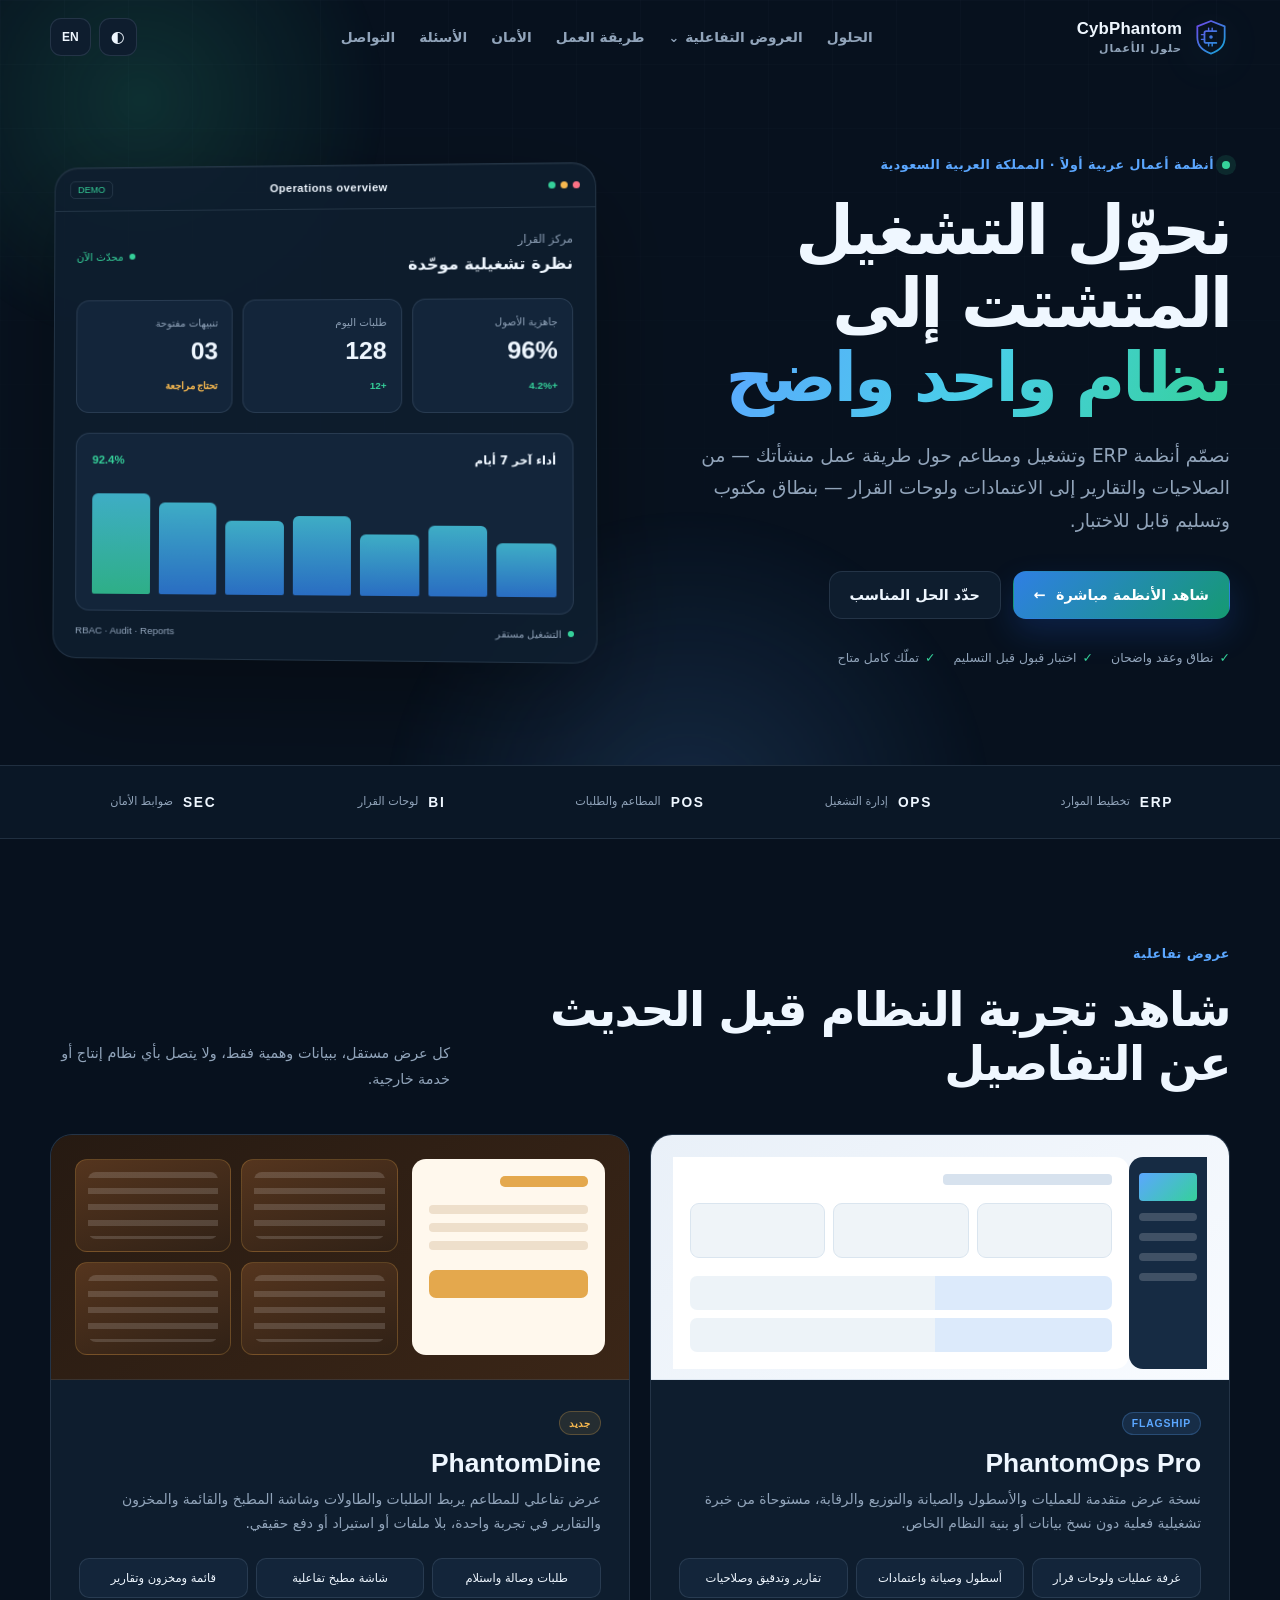
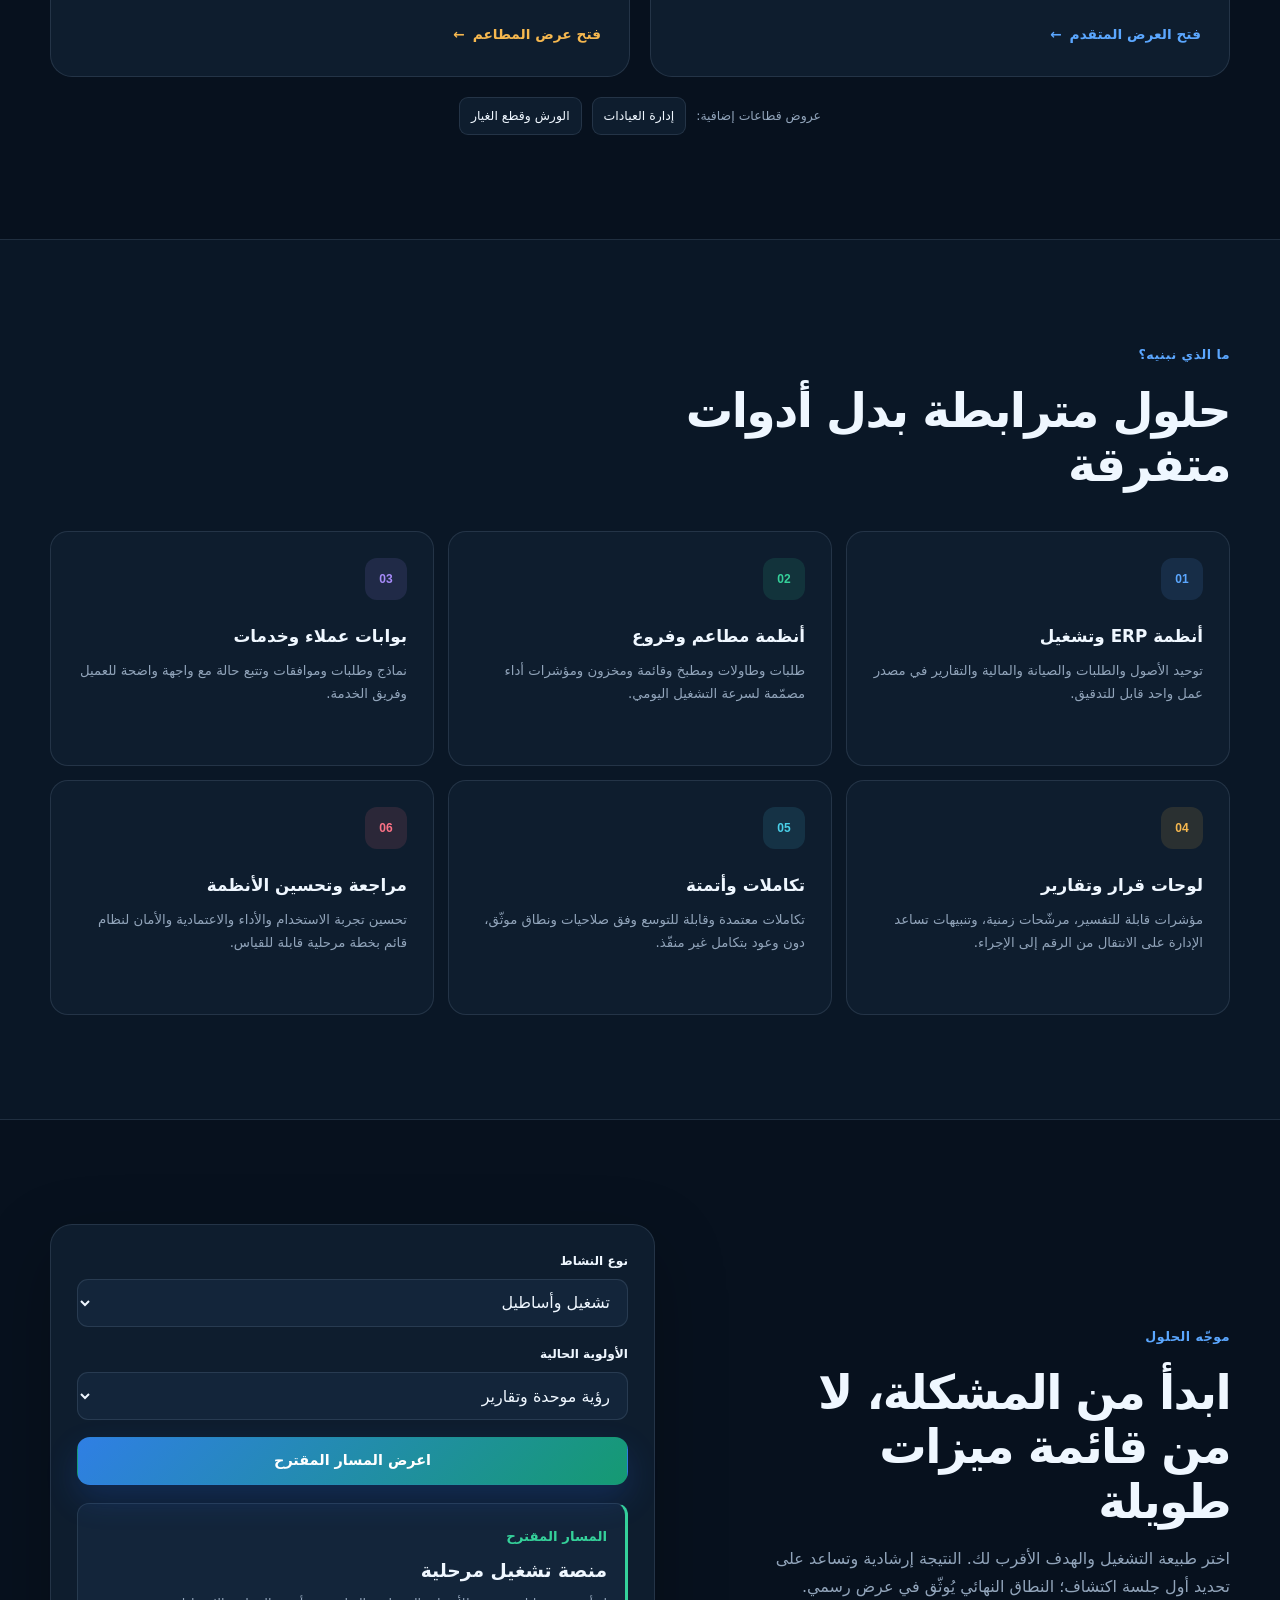
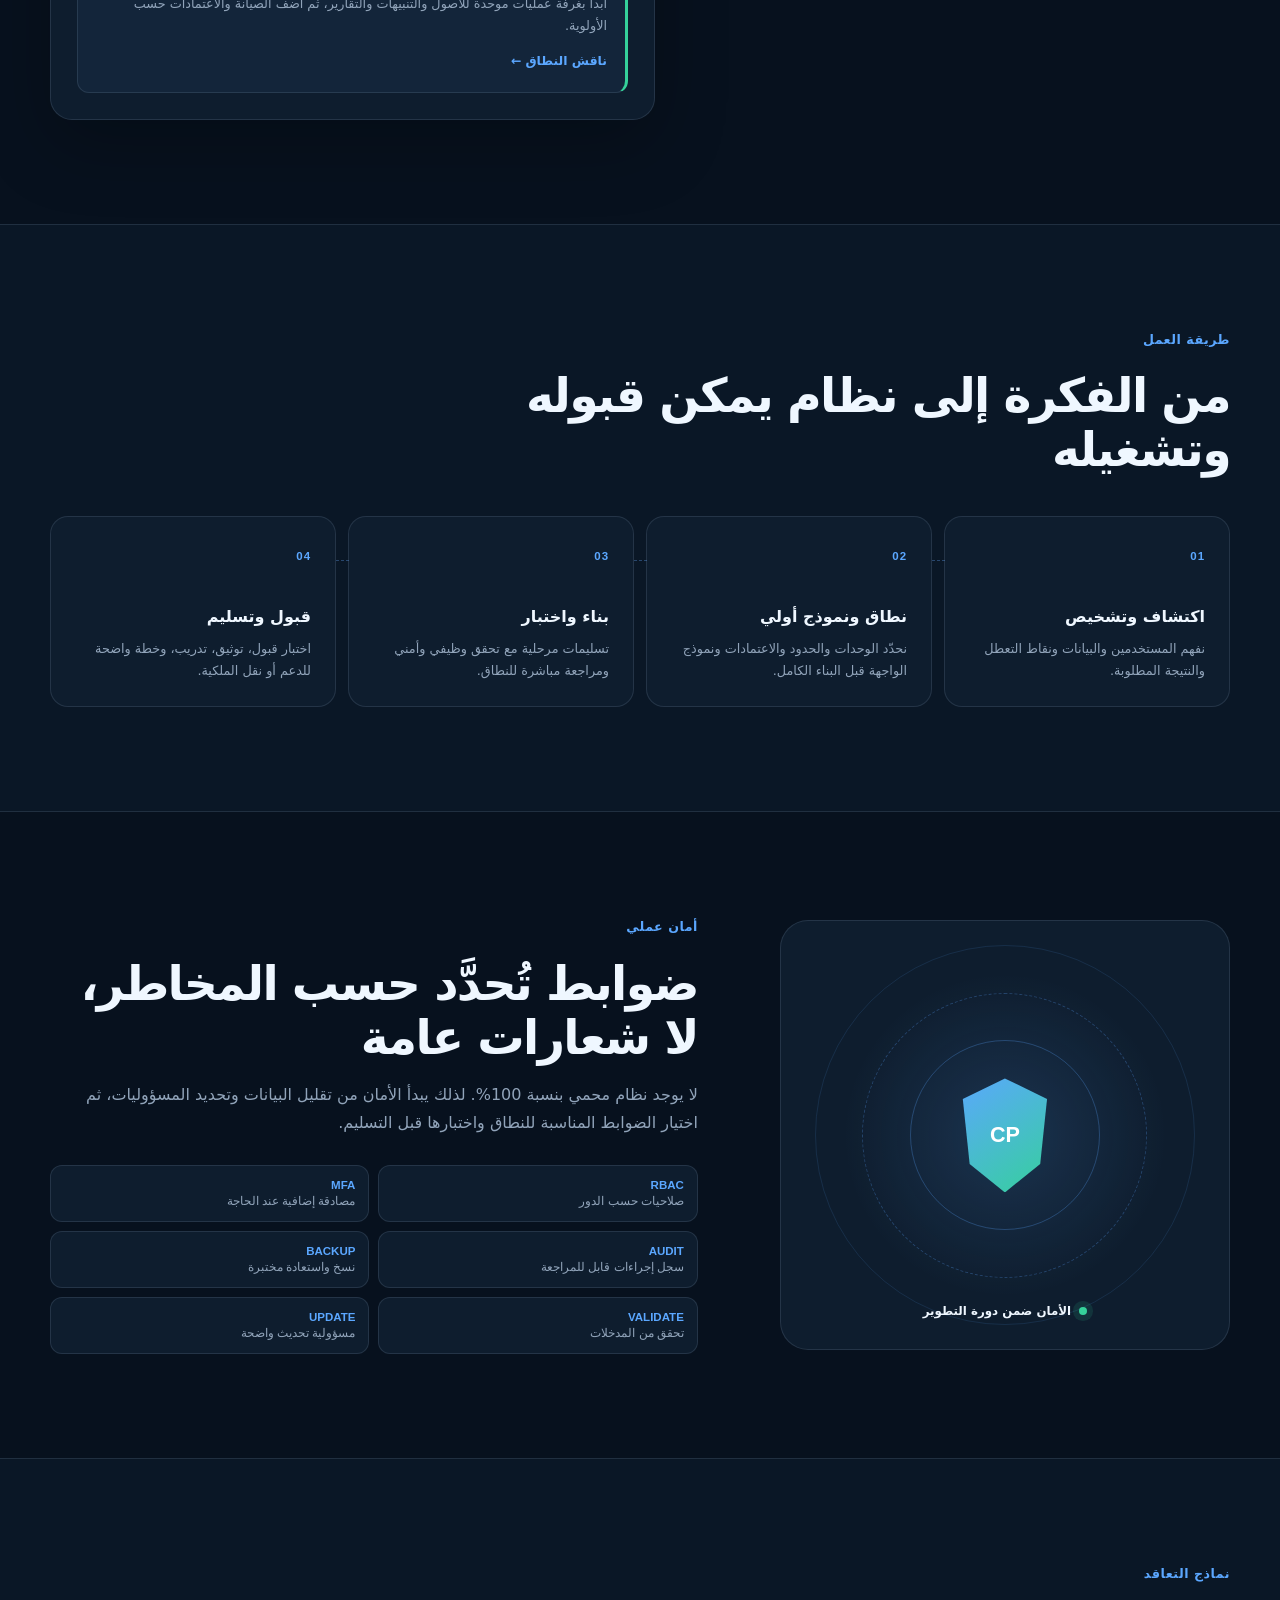
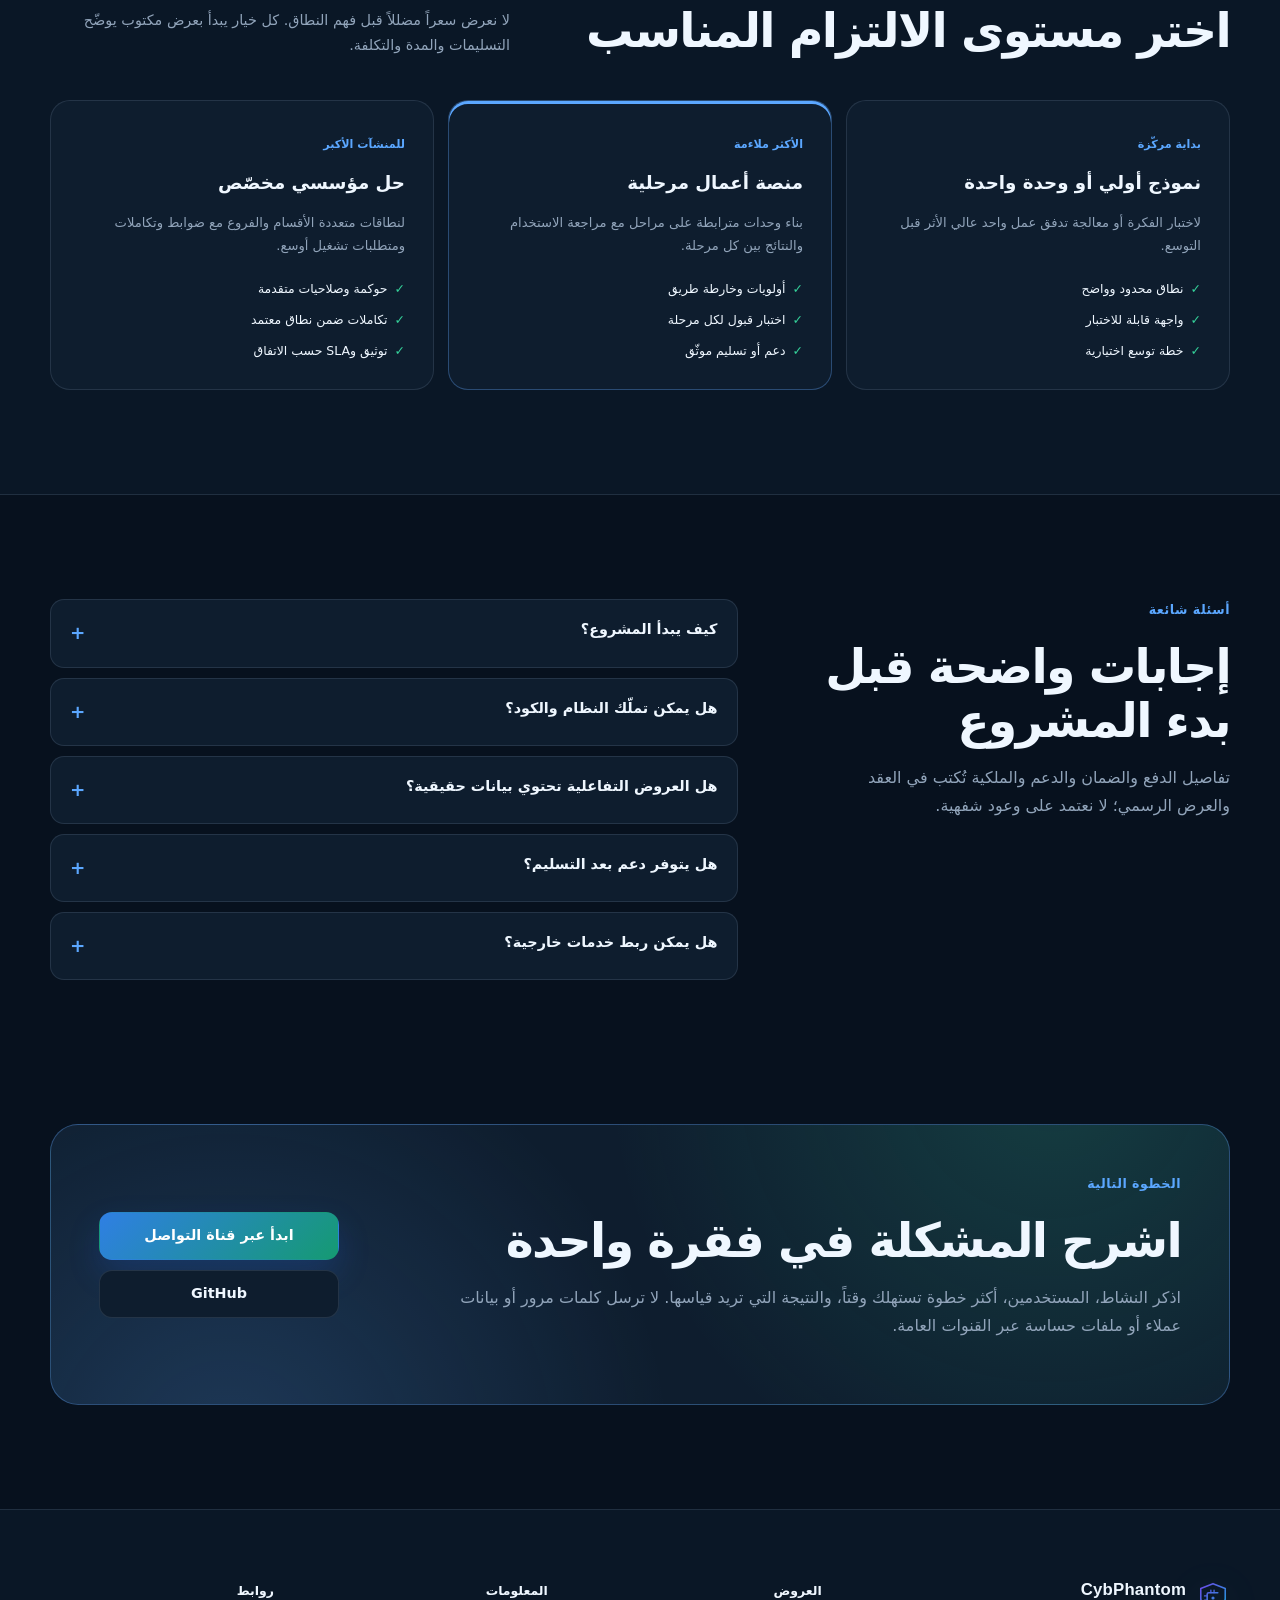
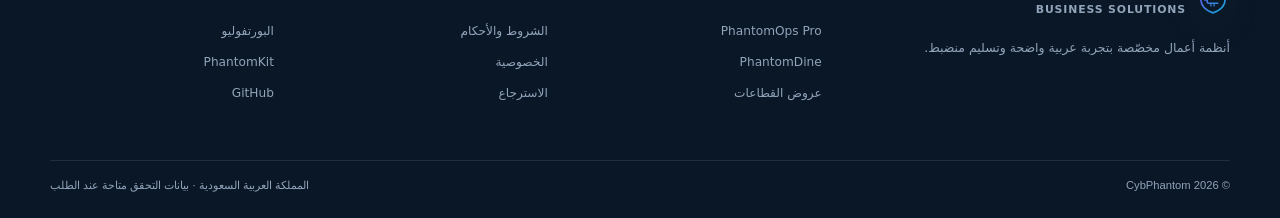
==== commit 0d08bc87: "Rebuild sales experience and add safe product demos" ====
--- a/index.html
+++ b/index.html
@@ -1,2250 +1,261 @@
 <!DOCTYPE html>
 <html lang="ar" dir="rtl">
 <head>
-<meta charset="UTF-8">
-<meta name="viewport" content="width=device-width, initial-scale=1.0">
-<title>CybPhantom | أنظمة أعمال آمنة وحلول تشغيل رقمية</title>
-<meta name="description" content="تصميم وتطوير أنظمة أعمال وERP وحلول تشغيل رقمية آمنة للشركات في السعودية: نطاق مكتوب، تكاملات، صلاحيات، تقارير، اختبار قبول، ودعم مستمر.">
-<meta name="keywords" content="أنظمة أعمال, تصميم مواقع, برمجة مخصّصة, ERP, نظام إدارة, ورش سيارات, قطع غيار, عيادات, السعودية, الخبر, حلول تقنية, أمان سيبراني, business systems, custom software, Saudi Arabia, web development, CybPhantom">
-<meta name="author" content="CybPhantom">
-<meta name="copyright" content="© 2026 CybPhantom — All rights reserved">
-<script type="application/ld+json">
-{
-  "@context": "https://schema.org",
-  "@type": "ProfessionalService",
-  "name": "CybPhantom Business Solutions",
-  "alternateName": "CybPhantom — حلول أعمال مخصّصة",
-  "description": "Custom business systems, web development, and security-aware delivery for organizations in Saudi Arabia.",
-  "url": "https://cybphantom.github.io/business-solutions/",
-  "logo": "https://cybphantom.github.io/business-solutions/og-image.png",
-  "image": "https://cybphantom.github.io/business-solutions/og-image.png",
-  "address": {
-    "@type": "PostalAddress",
-    "addressCountry": "SA"
-  },
-  "areaServed": {
-    "@type": "Country",
-    "name": "Saudi Arabia"
-  },
-  "serviceType": ["Custom Software Development", "Web Development", "ERP Systems", "Cybersecurity"],
-  "priceRange": "SAR 2,500+",
-  "currenciesAccepted": "SAR",
-  "sameAs": [
-    "https://github.com/CybPhantom",
-    "https://t.me/PhantomSecSupport"
-  ],
-  "hasOfferCatalog": {
-    "@type": "OfferCatalog",
-    "name": "Business Solutions Plans",
-    "itemListElement": [
+  <meta charset="utf-8">
+  <meta name="viewport" content="width=device-width,initial-scale=1,viewport-fit=cover">
+  <title>CybPhantom | أنظمة ERP وتشغيل ومطاعم مخصّصة في السعودية</title>
+  <meta name="description" content="تطوير أنظمة ERP وتشغيل ومطاعم مخصّصة للمنشآت في السعودية، بواجهات عربية، صلاحيات واضحة، تقارير قابلة للتدقيق، وتسليم موثّق. شاهد عروضاً تفاعلية آمنة.">
+  <meta name="author" content="CybPhantom">
+  <meta name="robots" content="index,follow,max-image-preview:large,max-snippet:-1,max-video-preview:-1">
+  <meta name="referrer" content="strict-origin-when-cross-origin">
+  <meta name="theme-color" content="#07111e">
+  <meta http-equiv="Content-Security-Policy" content="default-src 'self'; script-src 'self' 'sha256-KKV9Pro6HTqdIZBnpzJnDMkFS9guBBECxb6f6Jffo04='; style-src 'self' https://fonts.googleapis.com; font-src https://fonts.gstatic.com; img-src 'self' data:; connect-src 'none'; object-src 'none'; base-uri 'self'; form-action 'none'; frame-ancestors 'none'; upgrade-insecure-requests">
+  <link rel="canonical" href="https://cybphantom.github.io/business-solutions/">
+  <link rel="icon" href="favicon.svg" type="image/svg+xml">
+  <link rel="preconnect" href="https://fonts.googleapis.com">
+  <link rel="preconnect" href="https://fonts.gstatic.com" crossorigin>
+  <link rel="stylesheet" href="https://fonts.googleapis.com/css2?family=IBM+Plex+Sans+Arabic:wght@400;500;600;700&family=Inter:wght@400;500;600;700&display=swap">
+  <link rel="stylesheet" href="site.css">
+  <meta property="og:type" content="website">
+  <meta property="og:locale" content="ar_SA">
+  <meta property="og:title" content="CybPhantom — أنظمة أعمال تُبنى حول طريقة عملك">
+  <meta property="og:description" content="أنظمة ERP وتشغيل ومطاعم مخصّصة، مع عروض تفاعلية آمنة وتسليم موثّق للمنشآت في السعودية.">
+  <meta property="og:url" content="https://cybphantom.github.io/business-solutions/">
+  <meta property="og:image" content="https://cybphantom.github.io/business-solutions/og-image.png">
+  <meta property="og:image:width" content="1200">
+  <meta property="og:image:height" content="630">
+  <meta property="og:image:alt" content="CybPhantom business systems and ERP solutions">
+  <meta name="twitter:card" content="summary_large_image">
+  <meta name="twitter:title" content="CybPhantom — Custom ERP &amp; Operations Systems">
+  <meta name="twitter:description" content="Arabic-first business systems for organizations in Saudi Arabia.">
+  <meta name="twitter:image" content="https://cybphantom.github.io/business-solutions/og-image.png">
+  <script type="application/ld+json">
+  {
+    "@context":"https://schema.org",
+    "@graph":[
       {
-        "@type": "Offer",
-        "name": "Lite Plan",
-        "description": "Core system setup from 9,000 SAR + support from 1,800 SAR/month — operations, staff, finance, hosting",
-        "price": "9000",
-        "priceCurrency": "SAR"
+        "@type":"Organization",
+        "@id":"https://cybphantom.github.io/business-solutions/#organization",
+        "name":"CybPhantom",
+        "url":"https://cybphantom.github.io/business-solutions/",
+        "logo":"https://cybphantom.github.io/business-solutions/og-image.png",
+        "sameAs":["https://github.com/CybPhantom","https://t.me/PhantomSecSupport"]
       },
       {
-        "@type": "Offer",
-        "name": "Plus Plan",
-        "description": "Setup from 15,000 SAR + support from 3,200 SAR/month — Lite + CRM, ZATCA, advanced security",
-        "price": "15000",
-        "priceCurrency": "SAR"
+        "@type":"WebSite",
+        "@id":"https://cybphantom.github.io/business-solutions/#website",
+        "url":"https://cybphantom.github.io/business-solutions/",
+        "name":"CybPhantom Business Solutions",
+        "publisher":{"@id":"https://cybphantom.github.io/business-solutions/#organization"},
+        "inLanguage":["ar-SA","en"]
       },
       {
-        "@type": "Offer",
-        "name": "Pro Plan",
-        "description": "Setup from 25,000 SAR + support from 5,500 SAR/month — Plus + multi-branch, BI, SLA",
-        "price": "25000",
-        "priceCurrency": "SAR"
+        "@type":"Service",
+        "@id":"https://cybphantom.github.io/business-solutions/#service",
+        "name":"Custom ERP and Business Systems Development",
+        "alternateName":"تطوير أنظمة ERP وحلول تشغيل مخصّصة",
+        "provider":{"@id":"https://cybphantom.github.io/business-solutions/#organization"},
+        "areaServed":{"@type":"Country","name":"Saudi Arabia"},
+        "serviceType":["Custom ERP Development","Operations Systems","Restaurant Management Systems","Business Automation","Security-Aware Software Delivery"],
+        "url":"https://cybphantom.github.io/business-solutions/"
       }
     ]
   }
-}
-</script>
-<meta name="theme-color" content="#020408">
-<meta name="referrer" content="strict-origin-when-cross-origin">
-<meta http-equiv="Content-Security-Policy" content="default-src 'self'; script-src 'self' 'unsafe-inline'; style-src 'self' 'unsafe-inline' https://fonts.googleapis.com; font-src https://fonts.gstatic.com; img-src 'self' data:; connect-src 'self'; object-src 'none'; base-uri 'self'; form-action 'self'; upgrade-insecure-requests">
-<link rel="icon" href="favicon.svg" type="image/svg+xml">
-<meta property="og:type" content="website">
-<meta property="og:locale" content="ar_SA">
-<meta property="og:title" content="CybPhantom — أنظمة أعمال آمنة وحلول تشغيل رقمية">
-<meta property="og:description" content="أنظمة ERP وحلول رقمية مخصّصة بنطاق واضح، صلاحيات، تكاملات، تقارير، اختبار قبول، ودعم مستمر.">
-<meta property="og:url" content="https://cybphantom.github.io/business-solutions/">
-<meta property="og:image" content="https://cybphantom.github.io/business-solutions/og-image.png">
-<meta property="og:image:width" content="1200">
-<meta property="og:image:height" content="630">
-<meta property="og:image:alt" content="CybPhantom custom operations and ERP systems for organizations in Saudi Arabia">
-<meta name="twitter:card" content="summary_large_image">
-<meta name="twitter:image" content="https://cybphantom.github.io/business-solutions/og-image.png">
-<meta name="twitter:image:alt" content="CybPhantom custom operations and ERP systems for organizations in Saudi Arabia">
-<link rel="canonical" href="https://cybphantom.github.io/business-solutions/">
-<link rel="alternate" hreflang="x-default" href="https://cybphantom.github.io/business-solutions/">
-<link rel="preconnect" href="https://fonts.googleapis.com">
-<link href="https://fonts.googleapis.com/css2?family=Inter:wght@300;400;500;600;700;800;900&family=Tajawal:wght@300;400;500;700;800;900&display=swap" rel="stylesheet">
-<script>document.documentElement.classList.add('js')</script>
-<style>
-*,*::before,*::after{margin:0;padding:0;box-sizing:border-box}
-:root{
-  --bg:#020408;--bg2:#080d14;--bg3:#0d1520;
-  --card:#0d1520;--card2:#111b28;
-  --border:#1a2840;--border2:#1e3050;
-  --text:#e8f0fe;--muted:#6b7fa3;--muted2:#4a5a7a;
-  --accent:#3b82f6;--accent2:#60a5fa;
-  --green:#10b981;--green2:#34d399;
-  --gold:#f59e0b;--gold2:#fbbf24;
-  --purple:#8b5cf6;--red:#ef4444;
-  --grad1:linear-gradient(135deg,#3b82f6,#10b981);
-  --grad2:linear-gradient(135deg,#8b5cf6,#3b82f6);
-  --shadow2:0 8px 48px rgba(59,130,246,.15);
-  --radius:16px;--radius2:12px;
-}
-html{scroll-behavior:smooth}
-body{background:var(--bg);color:var(--text);font-family:'Tajawal',sans-serif;line-height:1.7;overflow-x:hidden}
-body.en{font-family:'Inter',sans-serif}
-::-webkit-scrollbar{width:4px}
-::-webkit-scrollbar-track{background:var(--bg)}
-::-webkit-scrollbar-thumb{background:var(--accent);border-radius:2px}
-
-/* NAV */
-nav{position:fixed;top:0;inset-inline:0;z-index:100;padding:0 32px;height:64px;
-  display:flex;align-items:center;justify-content:space-between;
-  background:rgba(2,4,8,.8);backdrop-filter:blur(20px);
-  border-bottom:1px solid rgba(59,130,246,.1);transition:all .3s}
-nav.scrolled{background:rgba(2,4,8,.95);border-bottom-color:rgba(59,130,246,.2);box-shadow:0 4px 32px rgba(0,0,0,.4)}
-.nav-logo{display:flex;align-items:center;gap:9px;font-size:1.1rem;font-weight:700;background:var(--grad1);-webkit-background-clip:text;-webkit-text-fill-color:transparent;white-space:nowrap}
-.nav-links{display:flex;gap:24px;list-style:none;font-size:.85rem;font-weight:500}
-.nav-links a{color:var(--muted);text-decoration:none;transition:color .2s;position:relative}
-.nav-links a::after{content:'';position:absolute;bottom:-2px;inset-inline:0;height:1px;background:var(--accent);transform:scaleX(0);transition:transform .2s;transform-origin:right}
-body.en .nav-links a::after{transform-origin:left}
-.nav-links a:hover{color:var(--text)}
-.nav-links a:hover::after{transform:scaleX(1)}
-.menu-btn{display:none;background:rgba(59,130,246,.1);border:1px solid rgba(59,130,246,.3);color:var(--accent2);min-height:38px;padding:6px 12px;border-radius:8px;cursor:pointer;font-family:inherit;font-weight:700}
-.lang-btn{background:rgba(59,130,246,.1);border:1px solid rgba(59,130,246,.3);color:var(--accent2);
-  padding:6px 16px;border-radius:8px;cursor:pointer;font-size:.82rem;font-weight:600;transition:all .2s;white-space:nowrap}
-.lang-btn:hover{background:rgba(59,130,246,.2);border-color:var(--accent)}
-
-/* HERO */
-#hero{position:relative;min-height:100vh;display:flex;flex-direction:column;
-  justify-content:center;align-items:center;text-align:center;padding:96px 24px 64px;overflow:hidden}
-.hero-bg{position:absolute;inset:0;z-index:0;
-  background:radial-gradient(ellipse 80% 60% at 50% -10%,rgba(59,130,246,.12),transparent),
-    radial-gradient(ellipse 60% 40% at 80% 80%,rgba(16,185,129,.08),transparent),
-    radial-gradient(ellipse 50% 50% at 20% 60%,rgba(139,92,246,.06),transparent)}
-.hero-grid{position:absolute;inset:0;z-index:0;
-  background-image:linear-gradient(rgba(59,130,246,.03) 1px,transparent 1px),linear-gradient(90deg,rgba(59,130,246,.03) 1px,transparent 1px);
-  background-size:64px 64px;mask-image:radial-gradient(ellipse 80% 80% at 50% 50%,black,transparent)}
-.hero-content{position:relative;z-index:1;max-width:920px}
-.hero-brand{display:flex;flex-direction:column;align-items:center;gap:10px;margin-bottom:22px;animation:fadeDown .6s ease both}
-.hero-logo{width:clamp(56px,11vw,76px);height:auto;filter:drop-shadow(0 6px 28px rgba(59,130,246,.35))}
-.hero-brand-name{font-size:clamp(1.15rem,2.8vw,1.5rem);font-weight:800;letter-spacing:.03em;background:var(--grad1);-webkit-background-clip:text;-webkit-text-fill-color:transparent}
-.hero-brand-tag{font-size:.8rem;font-weight:600;color:var(--muted);margin-top:-2px}
-.hero-badge{display:inline-flex;align-items:center;gap:8px;background:rgba(16,185,129,.1);
-  border:1px solid rgba(16,185,129,.3);color:var(--green2);padding:6px 18px;border-radius:100px;
-  font-size:.82rem;font-weight:600;margin-bottom:28px;animation:fadeDown .6s ease both}
-.hero-badge::before{content:'';width:7px;height:7px;border-radius:50%;background:var(--green2);animation:pulse 2s infinite}
-@keyframes pulse{0%,100%{opacity:1;transform:scale(1)}50%{opacity:.5;transform:scale(.8)}}
-.hero-name{font-size:clamp(2.2rem,5vw,3.8rem);font-weight:900;line-height:1.15;margin-bottom:16px;animation:fadeUp .6s .1s ease both}
-.hero-name .grad{background:var(--grad1);-webkit-background-clip:text;-webkit-text-fill-color:transparent}
-.hero-title{font-size:clamp(.9rem,2vw,1.1rem);color:var(--muted);margin-bottom:32px;line-height:1.9;animation:fadeUp .6s .2s ease both}
-.hero-title strong{color:var(--text);font-weight:600}
-.hero-cta{display:flex;gap:16px;justify-content:center;flex-wrap:wrap;animation:fadeUp .6s .3s ease both;margin-bottom:56px}
-.btn-primary{display:inline-flex;align-items:center;gap:8px;background:var(--grad1);color:#fff;
-  padding:12px 28px;border-radius:10px;font-weight:700;font-size:.95rem;text-decoration:none;
-  box-shadow:0 4px 20px rgba(59,130,246,.35);transition:all .2s}
-.btn-primary:hover{transform:translateY(-2px);box-shadow:0 8px 32px rgba(59,130,246,.45)}
-.btn-outline{display:inline-flex;align-items:center;gap:8px;background:transparent;
-  border:1px solid var(--border2);color:var(--text);padding:12px 28px;border-radius:10px;
-  font-weight:600;font-size:.95rem;text-decoration:none;transition:all .2s}
-.btn-outline:hover{border-color:var(--accent);color:var(--accent2);transform:translateY(-2px)}
-.stats-band{position:relative;z-index:1;display:grid;grid-template-columns:repeat(4,1fr);
-  gap:1px;background:var(--border);border:1px solid var(--border);border-radius:var(--radius);
-  overflow:hidden;animation:fadeUp .6s .4s ease both;width:100%;max-width:800px;margin:0 auto}
-.stat-item{background:var(--card2);padding:24px 16px;text-align:center;transition:background .2s}
-.stat-item:hover{background:rgba(59,130,246,.06)}
-.stat-num{font-size:2rem;font-weight:800;line-height:1;background:var(--grad1);-webkit-background-clip:text;-webkit-text-fill-color:transparent;font-family:'Inter',sans-serif}
-.stat-lbl{color:var(--muted);font-size:.78rem;margin-top:6px;font-weight:500}
-
-/* SECTIONS */
-.section{padding:96px 24px;max-width:1000px;margin:0 auto;position:relative;z-index:1}
-.section-label{display:inline-flex;align-items:center;gap:8px;color:var(--accent);font-size:.78rem;font-weight:700;text-transform:uppercase;letter-spacing:2px;margin-bottom:12px}
-.section-label::before{content:'';width:24px;height:2px;background:var(--accent);border-radius:1px}
-body.en .section-label::before{order:-1}
-h2.section-title{font-size:clamp(1.6rem,3vw,2.2rem);font-weight:800;margin-bottom:48px;line-height:1.3}
-h2.section-title .grad{background:var(--grad1);-webkit-background-clip:text;-webkit-text-fill-color:transparent}
-.divider{width:100%;height:1px;background:linear-gradient(90deg,transparent,var(--border2),transparent);margin:96px 0 0}
-
-/* REVEAL */
-.reveal{opacity:1;transform:none}
-.js .reveal{opacity:0;transform:translateY(32px);transition:opacity .7s ease,transform .7s ease}
-.js .reveal.visible{opacity:1;transform:translateY(0)}
-.reveal-delay-1{transition-delay:.1s}.reveal-delay-2{transition-delay:.2s}
-.reveal-delay-3{transition-delay:.3s}.reveal-delay-4{transition-delay:.4s}
-
-/* FLAGSHIP */
-.flagship{background:var(--card2);border:1px solid var(--border2);border-radius:20px;padding:40px;position:relative;overflow:hidden}
-.flagship::before{content:'';position:absolute;inset:0;border-radius:20px;background:linear-gradient(135deg,rgba(59,130,246,.08),rgba(16,185,129,.04));pointer-events:none}
-.flagship::after{content:'';position:absolute;top:-1px;inset-inline:0;height:3px;background:var(--grad1)}
-.flagship-header{display:flex;align-items:flex-start;justify-content:space-between;gap:20px;flex-wrap:wrap;margin-bottom:32px}
-.flagship-title{font-size:1.35rem;font-weight:800;margin-bottom:8px}
-.flagship-subtitle{color:var(--muted);font-size:.88rem;line-height:1.7;max-width:580px}
-.confidential-badge{flex-shrink:0;display:inline-flex;align-items:center;gap:6px;
-  background:rgba(245,158,11,.1);border:1px solid rgba(245,158,11,.3);color:var(--gold2);
-  padding:6px 14px;border-radius:8px;font-size:.78rem;font-weight:700;white-space:nowrap}
-.feat-grid{display:grid;grid-template-columns:repeat(auto-fill,minmax(270px,1fr));gap:14px;margin-bottom:28px}
-.feat-card{background:rgba(255,255,255,.02);border:1px solid var(--border);border-radius:var(--radius2);
-  padding:16px 18px;transition:all .25s;position:relative;overflow:hidden}
-.feat-card::before{content:'';position:absolute;top:0;inset-inline-start:0;width:3px;height:100%}
-.feat-card.blue::before{background:var(--accent)}
-.feat-card.green::before{background:var(--green)}
-.feat-card.gold::before{background:var(--gold)}
-.feat-card.purple::before{background:var(--purple)}
-.feat-card.red::before{background:var(--red)}
-.feat-card:hover{background:rgba(59,130,246,.05);border-color:var(--border2);transform:translateY(-2px)}
-.feat-icon{font-size:1.3rem;margin-bottom:8px}
-.feat-title{font-size:.88rem;font-weight:700;margin-bottom:5px}
-.feat-desc{color:var(--muted);font-size:.80rem;line-height:1.6}
-.value-row{display:flex;align-items:center;justify-content:space-between;
-  background:rgba(16,185,129,.05);border:1px solid rgba(16,185,129,.2);
-  border-radius:var(--radius2);padding:18px 24px;flex-wrap:wrap;gap:12px}
-.value-label{color:var(--muted);font-size:.88rem}
-.value-amount{font-size:1.5rem;font-weight:800;background:var(--grad1);-webkit-background-clip:text;-webkit-text-fill-color:transparent;font-family:'Inter',sans-serif}
-
-/* TECH */
-.tech-categories{display:grid;grid-template-columns:repeat(auto-fill,minmax(230px,1fr));gap:14px}
-.tech-cat{background:var(--card2);border:1px solid var(--border);border-radius:var(--radius2);padding:18px}
-.tech-cat-title{font-size:.76rem;font-weight:700;text-transform:uppercase;letter-spacing:1.5px;color:var(--muted);margin-bottom:12px}
-.tech-tags{display:flex;flex-wrap:wrap;gap:6px}
-.tag{display:inline-flex;align-items:center;gap:4px;background:rgba(255,255,255,.04);border:1px solid var(--border2);
-  border-radius:6px;padding:3px 10px;font-size:.76rem;font-weight:500;color:var(--text);transition:all .2s}
-.tag:hover{background:rgba(59,130,246,.1);border-color:rgba(59,130,246,.4);color:var(--accent2)}
-.tag.gov{color:var(--green2);border-color:rgba(16,185,129,.3);background:rgba(16,185,129,.06)}
-.tag.sec{color:var(--gold2);border-color:rgba(245,158,11,.3);background:rgba(245,158,11,.06)}
-.tag.ai{color:var(--purple);border-color:rgba(139,92,246,.3);background:rgba(139,92,246,.06)}
-
-/* TIMELINE */
-.timeline{position:relative;padding-inline-start:32px}
-.timeline::before{content:'';position:absolute;inset-block:0;inset-inline-start:7px;width:2px;
-  background:linear-gradient(to bottom,var(--accent),var(--green),transparent);border-radius:1px}
-.tl-item{position:relative;margin-bottom:36px}
-.tl-dot{position:absolute;inset-inline-start:-32px;top:4px;width:14px;height:14px;border-radius:50%;border:2px solid var(--accent);background:var(--bg);z-index:1}
-.tl-dot.active{background:var(--accent);box-shadow:0 0 0 4px rgba(59,130,246,.2)}
-.tl-card{background:var(--card2);border:1px solid var(--border);border-radius:var(--radius2);padding:22px;transition:border-color .2s,transform .2s}
-.tl-card:hover{border-color:var(--border2);transform:translateX(-4px)}
-body.en .tl-card:hover{transform:translateX(4px)}
-.tl-role{font-size:.98rem;font-weight:700;margin-bottom:4px}
-.tl-company{color:var(--accent2);font-size:.88rem;font-weight:600}
-.tl-period{display:inline-flex;align-items:center;gap:6px;color:var(--muted);font-size:.8rem;margin:8px 0 12px}
-.tl-period::before{content:'';width:6px;height:6px;border-radius:50%;background:var(--green)}
-.tl-period.past::before{background:var(--muted2)}
-.tl-bullets{padding-inline-start:16px;color:var(--muted)}
-.tl-bullets li{font-size:.85rem;margin-bottom:5px}
-
-/* PROJECTS */
-.proj-grid{display:grid;grid-template-columns:repeat(auto-fill,minmax(290px,1fr));gap:18px}
-.proj-card{background:var(--card2);border:1px solid var(--border);border-radius:var(--radius);padding:26px;transition:all .25s;position:relative;overflow:hidden}
-.proj-card::after{content:'';position:absolute;inset:0;opacity:0;background:linear-gradient(135deg,rgba(59,130,246,.06),rgba(16,185,129,.03));transition:opacity .25s}
-.proj-card:hover{border-color:var(--border2);transform:translateY(-4px);box-shadow:var(--shadow2)}
-.proj-card:hover::after{opacity:1}
-.proj-icon{width:42px;height:42px;border-radius:10px;display:flex;align-items:center;justify-content:center;font-size:1.25rem;margin-bottom:14px;position:relative;z-index:1}
-.proj-icon.blue{background:rgba(59,130,246,.15)}
-.proj-icon.gold{background:rgba(245,158,11,.15)}
-.proj-icon.green{background:rgba(16,185,129,.15)}
-.proj-name{font-size:.98rem;font-weight:700;margin-bottom:7px;position:relative;z-index:1}
-.proj-desc{color:var(--muted);font-size:.83rem;line-height:1.65;position:relative;z-index:1}
-
-/* EDUCATION */
-.edu-grid{display:grid;grid-template-columns:repeat(auto-fill,minmax(270px,1fr));gap:14px}
-.edu-card{background:var(--card2);border:1px solid var(--border);border-radius:var(--radius2);padding:22px;position:relative;overflow:hidden}
-.edu-card.main::after{content:'';position:absolute;top:0;inset-inline:0;height:2px;background:var(--grad1)}
-.edu-deg{font-size:.92rem;font-weight:700;margin-bottom:4px}
-.edu-inst{color:var(--accent2);font-size:.83rem;font-weight:600;margin-bottom:8px}
-.edu-gpa{display:inline-block;background:rgba(16,185,129,.12);border:1px solid rgba(16,185,129,.3);color:var(--green2);padding:2px 12px;border-radius:100px;font-size:.76rem;font-weight:700;font-family:'Inter',sans-serif}
-
-/* CONTACT */
-.contact-box{background:var(--card2);border:1px solid var(--border2);border-radius:20px;padding:48px;text-align:center;position:relative;overflow:hidden}
-.contact-box::before{content:'';position:absolute;inset:0;background:radial-gradient(ellipse 70% 70% at 50% 0%,rgba(59,130,246,.08),transparent);pointer-events:none}
-.contact-box h3{font-size:1.6rem;font-weight:800;margin-bottom:12px}
-.contact-box p{color:var(--muted);margin-bottom:32px;max-width:480px;margin-inline:auto;margin-top:0}
-.contact-links{display:flex;justify-content:center;gap:14px;flex-wrap:wrap}
-.contact-link{display:inline-flex;align-items:center;gap:8px;background:rgba(255,255,255,.04);border:1px solid var(--border2);color:var(--text);text-decoration:none;padding:10px 20px;border-radius:10px;font-size:.86rem;font-weight:600;transition:all .2s}
-.contact-link:hover{background:rgba(59,130,246,.1);border-color:var(--accent);color:var(--accent2)}
-.contact-link svg{width:15px;height:15px;fill:currentColor;flex-shrink:0}
-
-footer{text-align:center;color:var(--muted);padding:40px 24px;font-size:.82rem;border-top:1px solid var(--border);position:relative;z-index:1}
-footer a{color:var(--muted);text-decoration:none}
-footer a:hover{color:var(--accent2)}
-
-@keyframes fadeUp{from{opacity:0;transform:translateY(24px)}to{opacity:1;transform:translateY(0)}}
-@keyframes fadeDown{from{opacity:0;transform:translateY(-16px)}to{opacity:1;transform:translateY(0)}}
-
-/* VALUE BREAKDOWN */
-.value-breakdown-grid{background:rgba(255,255,255,.02);border:1px solid var(--border2);border-radius:var(--radius2);overflow:hidden}
-.vb-row{display:flex;justify-content:space-between;align-items:center;padding:10px 18px;border-bottom:1px solid var(--border);gap:16px;transition:background .15s}
-.vb-row:hover{background:rgba(59,130,246,.04)}
-.vb-item{color:var(--muted);font-size:.82rem}
-.vb-range{font-family:'Inter',sans-serif;font-size:.81rem;font-weight:600;color:var(--text);white-space:nowrap}
-.vb-total{display:flex;justify-content:space-between;align-items:center;padding:14px 18px;
-  background:rgba(16,185,129,.06);border-top:2px solid rgba(16,185,129,.3);gap:16px;flex-wrap:wrap}
-.vb-total>span:first-child{color:var(--muted);font-size:.76rem;max-width:520px;line-height:1.5}
-.vb-total-num{font-family:'Inter',sans-serif;font-size:1.35rem;font-weight:800;
-  background:var(--grad1);-webkit-background-clip:text;-webkit-text-fill-color:transparent;white-space:nowrap}
-/* VALUE CARDS */
-.value-cards{display:grid;grid-template-columns:1fr 1fr;gap:16px;margin-top:16px}
-@media(max-width:640px){.value-cards{grid-template-columns:1fr}}
-.value-card{border-radius:var(--radius2);padding:24px;position:relative;overflow:hidden;
-  backdrop-filter:blur(18px) saturate(1.4);-webkit-backdrop-filter:blur(18px) saturate(1.4);
-  transition:transform .3s ease,box-shadow .3s ease,border-color .3s ease}
-.value-card.build{background:rgba(59,130,246,.06);border:1px solid rgba(59,130,246,.25)}
-.value-card.annual{background:rgba(16,185,129,.06);border:1px solid rgba(16,185,129,.25)}
-.value-card:hover{transform:translateY(-4px) scale(1.01)}
-.value-card.build:hover{border-color:rgba(59,130,246,.5);box-shadow:0 16px 48px rgba(59,130,246,.2)}
-.value-card.annual:hover{border-color:rgba(16,185,129,.5);box-shadow:0 16px 48px rgba(16,185,129,.18)}
-.value-card::after{content:'';position:absolute;top:0;left:-120%;width:60%;height:100%;
-  background:linear-gradient(105deg,transparent,rgba(255,255,255,.07),transparent);
-  transition:left .6s ease;pointer-events:none;z-index:2}
-.value-card:hover::after{left:160%}
-.value-breakdown-grid{backdrop-filter:blur(14px);-webkit-backdrop-filter:blur(14px)}
-.vb-row{cursor:default}
-.vb-row:hover{transform:translateX(-3px)}
-body.en .vb-row:hover{transform:translateX(3px)}
-.value-card::before{content:'';position:absolute;top:0;inset-inline:0;height:3px}
-.value-card.build::before{background:linear-gradient(90deg,var(--accent),var(--purple))}
-.value-card.annual::before{background:linear-gradient(90deg,var(--green),var(--accent))}
-.vc-label{font-size:.72rem;font-weight:700;text-transform:uppercase;letter-spacing:1.5px;margin-bottom:6px}
-.value-card.build .vc-label{color:var(--accent2)}
-.value-card.annual .vc-label{color:var(--green2)}
-.vc-amount{font-family:'Inter',sans-serif;font-size:1.6rem;font-weight:900;line-height:1.1;margin-bottom:8px}
-.value-card.build .vc-amount{background:linear-gradient(135deg,var(--accent),var(--purple));-webkit-background-clip:text;-webkit-text-fill-color:transparent}
-.value-card.annual .vc-amount{background:var(--grad1);-webkit-background-clip:text;-webkit-text-fill-color:transparent}
-.vc-desc{color:var(--muted);font-size:.8rem;line-height:1.6}
-.vc-note{margin-top:10px;font-size:.75rem;color:var(--muted2);border-top:1px solid var(--border);padding-top:8px}
-
-[data-en]{display:none}
-body.en [data-ar]{display:none}
-body.en [data-en]{display:revert}
-
-@media(max-width:768px){
-  nav{padding:0 12px;gap:8px}.nav-logo{display:none}.menu-btn{display:inline-flex;align-items:center;gap:6px}.nav-links{display:none;position:absolute;top:64px;inset-inline:12px;background:rgba(8,13,20,.98);border:1px solid var(--border2);border-radius:12px;padding:12px;flex-direction:column;gap:2px;box-shadow:0 16px 40px rgba(0,0,0,.45)}
-  .nav-links.open{display:flex}.nav-links li{width:100%}.nav-links a{display:block;padding:10px 12px;border-radius:8px}
-  .stats-band{grid-template-columns:repeat(2,1fr)}
-  .flagship{padding:22px}.feat-grid{grid-template-columns:1fr}
-  .section{padding:64px 16px}.contact-box{padding:28px 18px}
-  .timeline{padding-inline-start:22px}.timeline::before{inset-inline-start:5px}.tl-dot{inset-inline-start:-22px}
-}
-
-/* ============ SCROLL PROGRESS BAR ============ */
-#progress-bar{position:fixed;top:0;left:0;width:100%;height:3px;z-index:999;transform-origin:left;transform:scaleX(0);
-  background:linear-gradient(90deg,#3b82f6,#10b981,#8b5cf6);pointer-events:none;transition:none}
-
-/* ============ CURSOR GLOW ============ */
-#cursor-glow{position:fixed;width:380px;height:380px;border-radius:50%;pointer-events:none;z-index:0;
-  background:radial-gradient(circle,rgba(59,130,246,.07),transparent 65%);
-  transform:translate(-50%,-50%);opacity:0;transition:opacity .4s;will-change:left,top}
-body:hover #cursor-glow{opacity:1}
-
-/* ============ FLOATING ORBS ============ */
-.orb{position:fixed;border-radius:50%;filter:blur(90px);pointer-events:none;z-index:0;opacity:.45;
-  animation:orbFloat var(--dur,22s) ease-in-out infinite alternate}
-.orb1{width:420px;height:420px;background:rgba(59,130,246,.18);top:-10%;right:-5%;--dur:24s;--tx:-60px;--ty:80px}
-.orb2{width:360px;height:360px;background:rgba(16,185,129,.14);bottom:10%;left:-8%;--dur:19s;--tx:50px;--ty:-60px}
-.orb3{width:300px;height:300px;background:rgba(139,92,246,.12);top:40%;right:10%;--dur:28s;--tx:-40px;--ty:50px}
-@keyframes orbFloat{from{transform:translate(0,0) scale(1)}to{transform:translate(var(--tx,0px),var(--ty,0px)) scale(1.08)}}
-
-/* ============ GLASSMORPHISM CARDS ============ */
-.feat-card{background:rgba(255,255,255,.032)!important;backdrop-filter:blur(18px) saturate(1.4);-webkit-backdrop-filter:blur(18px) saturate(1.4);border:1px solid rgba(255,255,255,.07)!important;transition:all .3s ease}
-.feat-card:hover{background:rgba(59,130,246,.07)!important;border-color:rgba(59,130,246,.28)!important;transform:translateY(-4px) scale(1.01);box-shadow:0 16px 48px rgba(59,130,246,.18),0 0 0 1px rgba(59,130,246,.12)}
-.feat-card.green:hover{background:rgba(16,185,129,.07)!important;border-color:rgba(16,185,129,.28)!important;box-shadow:0 16px 48px rgba(16,185,129,.15)}
-.feat-card.gold:hover{background:rgba(245,158,11,.07)!important;border-color:rgba(245,158,11,.28)!important;box-shadow:0 16px 48px rgba(245,158,11,.15)}
-.feat-card.purple:hover{background:rgba(139,92,246,.07)!important;border-color:rgba(139,92,246,.28)!important;box-shadow:0 16px 48px rgba(139,92,246,.15)}
-.feat-card.red:hover{background:rgba(239,68,68,.07)!important;border-color:rgba(239,68,68,.28)!important}
-
-/* shimmer sweep on card hover */
-.feat-card{overflow:hidden;position:relative}
-.feat-card::after{content:'';position:absolute;top:0;left:-100%;width:60%;height:100%;
-  background:linear-gradient(105deg,transparent,rgba(255,255,255,.06),transparent);
-  transition:left .5s ease;pointer-events:none}
-.feat-card:hover::after{left:150%}
-
-.proj-card{backdrop-filter:blur(14px);-webkit-backdrop-filter:blur(14px)}
-.tech-cat{backdrop-filter:blur(12px);-webkit-backdrop-filter:blur(12px)}
-.flagship{backdrop-filter:blur(10px);-webkit-backdrop-filter:blur(10px)}
-.tl-card{backdrop-filter:blur(12px);-webkit-backdrop-filter:blur(12px)}
-
-/* ============ 3D TILT ============ */
-.proj-card{transform-style:preserve-3d;will-change:transform;cursor:default}
-.proj-card .proj-icon,.proj-card .proj-name,.proj-card .proj-desc{transform:translateZ(14px)}
-
-/* ============ THEME SWITCHER ============ */
-.nav-controls{display:flex;align-items:center;gap:8px}
-.theme-btn{background:rgba(255,255,255,.05);border:1px solid rgba(255,255,255,.1);color:var(--muted);
-  min-width:36px;height:36px;padding:0 12px;border-radius:8px;cursor:pointer;font-size:.82rem;font-family:inherit;font-weight:700;display:flex;gap:7px;align-items:center;justify-content:center;transition:all .2s;flex-shrink:0}
-.theme-btn:hover{background:rgba(255,255,255,.1);border-color:rgba(255,255,255,.2);color:var(--text)}
-.theme-panel{position:absolute;top:calc(100% + 8px);inset-inline-end:0;background:rgba(8,13,20,.95);
-  backdrop-filter:blur(24px);border:1px solid var(--border2);border-radius:14px;padding:12px;
-  display:none;grid-template-columns:repeat(2,1fr);gap:8px;min-width:220px;z-index:200;
-  box-shadow:0 16px 48px rgba(0,0,0,.5)}
-.theme-panel.open{display:grid}
-.theme-opt{display:flex;align-items:center;gap:8px;padding:8px 12px;border-radius:8px;cursor:pointer;
-  width:100%;font-family:inherit;text-align:start;background:transparent;border:1px solid transparent;transition:all .2s;font-size:.8rem;color:var(--muted)}
-.theme-opt:hover{background:rgba(255,255,255,.06);border-color:var(--border2);color:var(--text)}
-.theme-opt.active{border-color:var(--accent);color:var(--accent2);background:rgba(59,130,246,.08)}
-.theme-dot{width:12px;height:12px;border-radius:50%;flex-shrink:0}
-.theme-wrap{position:relative}
-
-/* ============ THEMES ============ */
-[data-theme="midnight"]{
-  --bg:#09071a;--bg2:#0e0b28;--bg3:#130f35;
-  --card:#0e0b28;--card2:#130f35;
-  --border:#1e1850;--border2:#2a2270;
-  --text:#e8e0ff;--muted:#7c70b0;--muted2:#4a4480;
-  --accent:#8b5cf6;--accent2:#a78bfa;
-  --green:#10b981;--green2:#34d399;
-  --gold:#f59e0b;--gold2:#fbbf24;
-  --purple:#c084fc;--red:#ef4444;
-  --grad1:linear-gradient(135deg,#8b5cf6,#3b82f6);
-  --grad2:linear-gradient(135deg,#c084fc,#8b5cf6);
-  --shadow2:0 8px 48px rgba(139,92,246,.2)
-}
-[data-theme="desert"]{
-  --bg:#0d0905;--bg2:#160e07;--bg3:#1e1209;
-  --card:#160e07;--card2:#1e1209;
-  --border:#2e1f0a;--border2:#3d2a0e;
-  --text:#fdf4e4;--muted:#9c7a50;--muted2:#6a5038;
-  --accent:#f59e0b;--accent2:#fbbf24;
-  --green:#10b981;--green2:#34d399;
-  --gold:#fbbf24;--gold2:#fde68a;
-  --purple:#a78bfa;--red:#ef4444;
-  --grad1:linear-gradient(135deg,#f59e0b,#ef4444);
-  --grad2:linear-gradient(135deg,#fbbf24,#f59e0b);
-  --shadow2:0 8px 48px rgba(245,158,11,.2)
-}
-[data-theme="light"]{
-  --bg:#f0f4ff;--bg2:#e8eef8;--bg3:#dde5f5;
-  --card:#ffffff;--card2:#f4f7ff;
-  --border:#d1dbf0;--border2:#b8cae8;
-  --text:#0f172a;--muted:#4b6080;--muted2:#8098b8;
-  --accent:#1d4ed8;--accent2:#2563eb;
-  --green:#059669;--green2:#10b981;
-  --gold:#d97706;--gold2:#f59e0b;
-  --purple:#7c3aed;--red:#dc2626;
-  --grad1:linear-gradient(135deg,#1d4ed8,#059669);
-  --grad2:linear-gradient(135deg,#7c3aed,#1d4ed8);
-  --shadow2:0 8px 48px rgba(29,78,216,.15)
-}
-[data-theme="light"] body{background:var(--bg)}
-[data-theme="light"] .feat-card{background:rgba(255,255,255,.7)!important;border-color:rgba(29,78,216,.12)!important}
-[data-theme="light"] .tech-cat,[data-theme="light"] .tl-card,[data-theme="light"] .proj-card{background:rgba(255,255,255,.8);border-color:var(--border)}
-[data-theme="light"] .flagship{background:rgba(255,255,255,.7)}
-[data-theme="light"] nav{background:rgba(240,244,255,.88)!important}
-[data-theme="light"] .orb1{background:rgba(29,78,216,.12)}
-[data-theme="light"] .orb2{background:rgba(5,150,105,.1)}
-[data-theme="light"] .orb3{background:rgba(124,58,237,.08)}
-
-/* ============ TYPING CURSOR ============ */
-.typing-cursor{display:inline-block;width:2px;height:1em;background:var(--accent2);margin-inline-start:3px;vertical-align:middle;animation:blink 1s step-end infinite}
-@keyframes blink{0%,100%{opacity:1}50%{opacity:0}}
-
-/* ============ PARTICLES CANVAS ============ */
-#particles-canvas{position:absolute;inset:0;z-index:0;pointer-events:none;opacity:.5}
-
-/* ============ FLOATING SALES BUTTON ============ */
-#fab-sales{position:fixed;bottom:22px;inset-inline-end:22px;z-index:300;
-  display:inline-flex;align-items:center;gap:8px;
-  background:linear-gradient(135deg,#f59e0b,#10b981);color:#fff;text-decoration:none;
-  padding:13px 22px;border-radius:999px;font-weight:800;font-size:.92rem;
-  box-shadow:0 10px 32px rgba(245,158,11,.4);opacity:0;transform:translateY(20px);
-  pointer-events:none;transition:opacity .3s,transform .3s,box-shadow .2s}
-#fab-sales.show{opacity:1;transform:translateY(0);pointer-events:auto}
-#fab-sales:hover{box-shadow:0 14px 40px rgba(16,185,129,.5);transform:translateY(-2px)}
-@media print{#fab-sales{display:none!important}}
-@media(max-width:768px){#fab-sales{bottom:16px;inset-inline-end:16px;padding:11px 18px;font-size:.85rem}}
-
-/* ============ PAGE-TURN / FOLD TRANSITION ============ */
-#page-fold{position:fixed;inset:0;z-index:9999;pointer-events:none;
-  display:flex;align-items:center;justify-content:center;
-  background:linear-gradient(135deg,var(--bg2,#080d14),var(--card2,#111b28));
-  transform-origin:right center;transform:perspective(2000px) rotateY(105deg);opacity:0;
-  box-shadow:-40px 0 120px rgba(0,0,0,.65);
-  transition:transform .72s cubic-bezier(.66,.02,.3,1),opacity .45s ease}
-#page-fold::before{content:'';position:absolute;inset:0;background:linear-gradient(to left,rgba(255,255,255,.08),transparent 45%);pointer-events:none}
-#page-fold .pf-mark{font-size:2rem;font-weight:900;letter-spacing:1px;
-  background:var(--grad1);-webkit-background-clip:text;-webkit-text-fill-color:transparent;
-  opacity:0;transform:translateY(10px);transition:opacity .4s .15s,transform .4s .15s}
-#page-fold.turn{transform:perspective(2000px) rotateY(0deg);opacity:1;pointer-events:auto}
-#page-fold.turn .pf-mark{opacity:1;transform:translateY(0)}
-#page-fold.instant{transition:none}
-@media print{#page-fold{display:none!important}}
-
-@media(prefers-reduced-motion:reduce){
-  html{scroll-behavior:auto}.orb,#particles-canvas,#cursor-glow,.typing-cursor{display:none!important}
-  *,*::before,*::after{animation-duration:.01ms!important;animation-iteration-count:1!important;transition-duration:.01ms!important}
-  .js .reveal{opacity:1!important;transform:none!important}
-}
-
-.lightbox{position:fixed;inset:0;display:flex;align-items:center;justify-content:center;padding:24px;background:rgba(6,10,16,.88);backdrop-filter:blur(8px);-webkit-backdrop-filter:blur(8px);opacity:0;visibility:hidden;pointer-events:none;transition:opacity .2s ease,visibility .2s ease;z-index:1200}
-.lightbox.open{opacity:1;visibility:visible;pointer-events:auto}
-.lightbox-dialog{position:relative;max-width:min(92vw,1400px);max-height:92vh;width:100%;display:grid;gap:12px;justify-items:center}
-.lightbox-image{display:block;max-width:100%;max-height:calc(92vh - 88px);width:auto;height:auto;border-radius:18px;border:1px solid rgba(255,255,255,.16);box-shadow:0 28px 80px rgba(0,0,0,.45);background:#0b1220}
-.lightbox-caption{max-width:900px;text-align:center;color:#e5e7eb;font-size:.92rem;line-height:1.7}
-.lightbox-close{position:absolute;top:-8px;inset-inline-end:-8px;display:inline-flex;align-items:center;justify-content:center;width:44px;height:44px;border-radius:999px;border:1px solid rgba(255,255,255,.18);background:rgba(15,23,42,.82);color:#fff;font-size:1.4rem;cursor:pointer}
-.lightbox-close:hover,.lightbox-close:focus-visible{background:rgba(30,41,59,.95);border-color:rgba(255,255,255,.32);outline:none}
-@media(max-width:620px){.lightbox{padding:14px}.lightbox-image{max-height:calc(92vh - 120px)}.lightbox-close{top:6px;inset-inline-end:6px}}
-
-/* ============================================================
-   PRINT / PDF STYLES
-   ============================================================ */
-@media print {
-  *{-webkit-print-color-adjust:exact!important;print-color-adjust:exact!important}
-
-  /* reset dark theme to white */
-  :root{
-    --bg:#fff;--bg2:#f8fafc;--bg3:#f1f5f9;
-    --card:#f8fafc;--card2:#f1f5f9;
-    --border:#e2e8f0;--border2:#cbd5e1;
-    --text:#0f172a;--muted:#475569;--muted2:#64748b;
-    --accent:#1d4ed8;--accent2:#2563eb;
-    --green:#059669;--green2:#10b981;
-    --gold:#d97706;--gold2:#f59e0b;
-    --purple:#7c3aed;--red:#dc2626;
-  }
-  html,body{background:#fff!important;color:#0f172a!important}
-
-  /* hide interactive / decorative elements */
-  nav,
-  .hero-bg,
-  .hero-grid,
-  .hero-badge,
-  .hero-cta,
-  .lang-btn,
-  .early-toggle,
-  #early-jobs,
-  footer,
-  ::-webkit-scrollbar{display:none!important}
-
-  /* remove fixed positioning */
-  nav{position:static}
-
-  /* hero: compact */
-  #hero{min-height:unset;padding:24px 0 16px;display:block;text-align:center}
-  .hero-name{font-size:2rem;color:#0f172a!important;-webkit-text-fill-color:#0f172a!important;background:none!important}
-  .hero-name .grad{background:none!important;-webkit-text-fill-color:#1d4ed8!important;color:#1d4ed8!important}
-  .hero-title{color:#475569!important;font-size:.95rem;margin-bottom:8px}
-  .hero-title strong{color:#0f172a!important}
-  .stats-band{border:1px solid #e2e8f0;border-radius:8px;margin-top:16px;page-break-inside:avoid}
-  .stat-num{color:#1d4ed8!important;-webkit-text-fill-color:#1d4ed8!important;background:none!important}
-  .stat-label{color:#475569!important}
-
-  /* sections */
-  section{padding:20px 0!important;page-break-inside:avoid}
-  .section-title{color:#0f172a!important;border-bottom:2px solid #1d4ed8;padding-bottom:6px;margin-bottom:16px}
-  .section-title .grad{background:none!important;-webkit-text-fill-color:#1d4ed8!important;color:#1d4ed8!important}
-  .section-tag{background:#e0e7ff!important;color:#3730a3!important;border:none}
-
-  /* cards */
-  .feature-card,.value-card,.skill-cat,.timeline-item{
-    background:#f8fafc!important;border:1px solid #e2e8f0!important;
-    box-shadow:none!important;page-break-inside:avoid;border-radius:8px
-  }
-  .feature-card .fc-title{color:#0f172a!important}
-  .feature-card .fc-desc{color:#475569!important}
-  .feature-card .fc-tag{background:#e0e7ff!important;color:#3730a3!important}
-
-  /* value cards */
-  .val-amount{color:#1d4ed8!important;-webkit-text-fill-color:#1d4ed8!important;background:none!important}
-  .val-label,.val-item{color:#0f172a!important}
-  .val-note{color:#475569!important}
-
-  /* skills */
-  .skill-tag{background:#e0e7ff!important;color:#1e40af!important;border:none!important}
-  .skill-cat h4{color:#0f172a!important}
-
-  /* timeline */
-  .tl-period,.tl-company{color:#1d4ed8!important}
-  .tl-role{color:#0f172a!important;font-weight:700}
-  .tl-desc{color:#475569!important}
-  .tl-dot{background:#1d4ed8!important}
-
-  /* contact */
-  #contact .section-tag{background:#e0e7ff!important;color:#3730a3!important}
-  .contact-link{color:#1d4ed8!important;background:#eff6ff!important;border:1px solid #bfdbfe!important}
-
-  /* page layout */
-  .container{max-width:100%!important;padding:0 32px!important}
-  .features-grid{grid-template-columns:repeat(2,1fr)!important;gap:12px!important}
-  .values-grid{grid-template-columns:repeat(2,1fr)!important;gap:12px!important}
-  .skills-grid{grid-template-columns:repeat(3,1fr)!important;gap:10px!important}
-
-  /* gradients in text → plain color */
-  [style*="background-clip"],[class*="grad"]{
-    -webkit-text-fill-color:inherit!important;
-    background:none!important
-  }
-
-  /* page breaks */
-  #features{page-break-before:always}
-  #skills{page-break-before:always}
-}
-
-.trust-row{display:flex;flex-wrap:wrap;gap:10px;margin-top:16px}
-.trust-badge{display:inline-flex;align-items:center;gap:7px;background:rgba(16,185,129,.08);border:1px solid rgba(16,185,129,.3);color:var(--green2,#34d399);border-radius:999px;padding:7px 16px;font-size:.82rem;font-weight:700}
-.valueprop{background:linear-gradient(135deg,rgba(245,158,11,.1),rgba(16,185,129,.06));border:1px solid var(--border);border-inline-start:4px solid var(--gold,#f59e0b);border-radius:12px;padding:14px 18px;margin-bottom:18px;font-size:.92rem;line-height:1.7;max-width:760px}
-.terms{margin-top:14px;background:var(--card2);border:1px solid var(--border);border-radius:12px;padding:4px 16px}
-.terms summary{cursor:pointer;font-weight:700;padding:12px 0;font-size:.92rem}
-.terms ul{margin:6px 0 14px;padding-inline-start:20px;display:flex;flex-direction:column;gap:7px}
-.terms li{font-size:.82rem;color:var(--muted);line-height:1.6}
-.svc-cta{display:inline-flex;align-items:center;gap:8px;margin-top:16px;background:var(--grad1);color:#fff;text-decoration:none;padding:11px 22px;border-radius:10px;font-weight:700;font-size:.9rem}
-.promo-banner{display:inline-block;background:linear-gradient(135deg,rgba(16,185,129,.15),rgba(59,130,246,.12));border:1px solid var(--accent);color:var(--text);padding:8px 16px;border-radius:999px;font-size:.82rem;margin-bottom:18px}
-.bill-toggle{display:flex;gap:6px;background:var(--card2);border:1px solid var(--border);border-radius:999px;padding:5px;width:max-content;margin-bottom:26px}
-.bill-toggle button{background:transparent;border:0;color:var(--muted);padding:9px 22px;border-radius:999px;cursor:pointer;font-family:inherit;font-weight:700;font-size:.9rem;transition:all .2s}
-.bill-toggle button.active{background:var(--grad1);color:#fff}
-.bill-toggle em{font-style:normal;font-size:.68rem;opacity:.85;margin-inline-start:4px}
-.plans-note{max-width:760px;margin:0 0 18px;font-size:.86rem;line-height:1.7;color:var(--muted);background:rgba(59,130,246,.06);border:1px solid var(--border);border-inline-start:4px solid var(--accent);border-radius:12px;padding:12px 16px}
-.plans-note b{color:var(--text)}
-.plans{display:grid;grid-template-columns:repeat(3,1fr);gap:18px}
-.audience-guide{margin:0 0 28px}
-.aud-title{font-size:.78rem;font-weight:700;color:var(--muted);text-transform:uppercase;letter-spacing:1.5px;margin-bottom:12px}
-.aud-grid{display:grid;grid-template-columns:repeat(3,1fr);gap:12px}
-.aud-card{background:var(--card2);border:1px solid var(--border);border-radius:14px;padding:16px 18px;transition:border-color .2s}
-.aud-card:hover{border-color:var(--accent)}
-.aud-icon{font-size:1.5rem;margin-bottom:8px}
-.aud-name{font-weight:800;font-size:.95rem;margin-bottom:4px}
-.aud-desc{font-size:.78rem;color:var(--muted);line-height:1.5;margin-bottom:10px}
-.aud-plan{font-size:.82rem;color:var(--green2);font-weight:700}
-.aud-plan b{color:var(--accent2)}
-.plan{background:var(--card2);border:1px solid var(--border);border-radius:18px;padding:26px 22px;display:flex;flex-direction:column;position:relative;transition:transform .2s,border-color .2s}
-.plan:hover{transform:translateY(-4px);border-color:var(--accent)}
-.plan.featured{border-color:var(--accent);box-shadow:0 0 0 1px var(--accent),0 18px 50px -20px var(--accent)}
-.plan-badge{position:absolute;top:-12px;inset-inline-start:50%;transform:translateX(50%);background:var(--grad1);color:#fff;font-size:.7rem;font-weight:800;padding:4px 14px;border-radius:999px;white-space:nowrap}
-body.en .plan-badge{transform:translateX(-50%)}
-.plan-name{font-size:1.5rem;font-weight:900;margin-bottom:2px}
-.plan-tag{font-size:.78rem;color:var(--muted);margin-bottom:8px}
-.plan-users{display:inline-flex;align-items:center;gap:5px;font-size:.74rem;font-weight:700;color:var(--accent2);background:rgba(59,130,246,.08);border:1px solid rgba(59,130,246,.22);padding:4px 10px;border-radius:999px;margin-bottom:14px}
-.plans-sizing{max-width:820px;margin:0 0 16px;font-size:.86rem;line-height:1.8;color:var(--muted);background:rgba(16,185,129,.05);border:1px solid rgba(16,185,129,.2);border-inline-start:4px solid var(--green);border-radius:12px;padding:12px 16px}
-.plans-sizing b{color:var(--text)}
-.plan-price{font-size:2rem;font-weight:900;margin-bottom:4px;font-family:Inter,Tajawal,sans-serif}
-.plan-price .price-suf{font-size:.5em;font-weight:600;color:var(--muted)}
-.plan-price-split{display:flex;flex-direction:column;gap:10px;margin-bottom:8px}
-.pps-row{display:flex;justify-content:space-between;align-items:baseline;gap:10px;flex-wrap:wrap}
-.pps-label{font-size:.72rem;font-weight:700;color:var(--muted);text-transform:uppercase;letter-spacing:.5px}
-.pps-val{font-size:1.35rem;font-weight:900;font-family:Inter,Tajawal,sans-serif;line-height:1.1}
-.pps-row.pps-support .pps-val{font-size:1.05rem;color:var(--accent2)}
-.plan-price-note{font-size:.74rem;color:var(--muted2);line-height:1.6;margin:0 0 12px;padding:8px 10px;background:rgba(59,130,246,.05);border-radius:8px;border:1px solid var(--border)}
-.price-clarity{max-width:760px;margin:0 0 18px;font-size:.86rem;line-height:1.75;color:var(--muted);background:rgba(16,185,129,.06);border:1px solid rgba(16,185,129,.22);border-inline-start:4px solid var(--green);border-radius:12px;padding:14px 16px}
-.price-clarity b{color:var(--text)}
-.web-packs{display:grid;grid-template-columns:repeat(4,1fr);gap:14px;margin-bottom:14px}
-.web-pack{background:var(--card2);border:1px solid var(--border);border-radius:16px;padding:18px 16px;display:flex;flex-direction:column;position:relative;transition:transform .2s,border-color .2s}
-.web-pack:hover{transform:translateY(-3px);border-color:var(--accent)}
-.web-pack.featured{border-color:var(--gold);box-shadow:0 0 0 1px rgba(245,158,11,.4)}
-.web-pack-badge{position:absolute;top:-10px;inset-inline-start:14px;background:var(--gold);color:#111;font-size:.65rem;font-weight:800;padding:3px 10px;border-radius:999px}
-.web-pack-name{font-weight:900;font-size:.95rem;margin-bottom:4px}
-.web-pack-desc{font-size:.76rem;color:var(--muted);line-height:1.55;flex:1;margin-bottom:10px}
-.web-pack-price{font-size:1.5rem;font-weight:900;font-family:Inter,Tajawal,sans-serif;color:var(--accent2)}
-.web-pack-save{font-size:.72rem;color:var(--green2);font-weight:700;margin-top:2px}
-.web-pack-cta{display:block;text-align:center;margin-top:12px;padding:9px;border-radius:9px;border:1px solid var(--border2);color:var(--accent2);text-decoration:none;font-weight:700;font-size:.82rem}
-.web-pack-cta:hover{background:rgba(59,130,246,.08)}
-.web-pack-alt{margin:18px 0 0;padding:16px 20px;background:rgba(59,130,246,.06);border:1px solid rgba(59,130,246,.2);border-radius:14px;font-size:.88rem;line-height:1.8;color:var(--muted)}
-.web-pack-alt b{color:var(--text);display:block;margin-bottom:4px;font-size:.95rem}
-.web-pack-alt a{color:var(--accent2);font-weight:700;text-decoration:none}
-.web-pack-alt a:hover{text-decoration:underline}
-.price-orig{font-size:.5em;font-weight:600;color:var(--muted2);text-decoration:line-through;margin-inline-end:6px}
-.plan-feats{list-style:none;padding:0;margin:18px 0;display:flex;flex-direction:column;gap:9px;flex:1}
-.plan-feats li{font-size:.84rem;padding-inline-start:26px;position:relative;line-height:1.5}
-.plan-feats li::before{position:absolute;inset-inline-start:0;top:0;font-weight:900}
-.plan-feats li.yes::before{content:'✓';color:var(--accent)}
-.plan-feats li.no{color:var(--muted2)}
-.plan-feats li.no::before{content:'✕';color:var(--muted2)}
-.plan-feats li.quota{font-weight:800;color:var(--text);background:rgba(245,158,11,.1);border:1px solid rgba(245,158,11,.3);border-radius:9px;padding:8px 10px;margin-bottom:6px}
-.plan-feats li.quota::before{content:''}
-.plan-feats li.quota b{font-family:Inter,Tajawal,sans-serif;color:var(--gold2,#fbbf24)}
-.plan-cta{display:block;text-align:center;padding:11px;border-radius:10px;border:1px solid var(--accent);color:var(--accent2);text-decoration:none;font-weight:700;font-size:.9rem;transition:all .2s}
-.plan-cta:hover{background:rgba(59,130,246,.1)}
-.plan-cta.primary{background:var(--grad1);color:#fff;border:0}
-.configurator{margin-top:24px;background:var(--card2);border:1px solid var(--border);border-radius:18px;padding:26px}
-.cfg-grid{margin:14px 0}
-.cfg-size{display:flex;flex-direction:column;gap:6px;font-size:.82rem;color:var(--muted);max-width:280px}
-.cfg-size select{background:var(--card);border:1px solid var(--border);color:var(--text);border-radius:10px;padding:10px;font-family:inherit;font-size:.9rem}
-.cfg-items{display:grid;grid-template-columns:repeat(2,1fr);gap:10px;margin:8px 0 18px}
-.cfg-item{display:flex;align-items:center;gap:10px;background:var(--card);border:1px solid var(--border);border-radius:10px;padding:11px 14px;font-size:.84rem;cursor:pointer}
-.cfg-item .ci-t{flex:1}
-.cfg-item b{font-family:Inter,sans-serif;color:var(--accent2)}
-.cfg-item.base{opacity:.85;cursor:default}
-.cfg-layout{display:grid;grid-template-columns:1fr 1fr;gap:18px;margin-top:16px}
-.cfg-col-h{font-size:.82rem;font-weight:700;color:var(--muted);margin-bottom:10px}
-.cfg-list{display:flex;flex-direction:column;gap:8px;min-height:40px;max-height:min(52vh,520px);overflow-y:auto;padding-inline-end:6px}
-.cfg-cat{font-size:.72rem;font-weight:800;color:var(--accent2);text-transform:uppercase;letter-spacing:.04em;margin:12px 0 6px;padding-top:4px;border-top:1px solid var(--border)}
-.cfg-cat:first-child{margin-top:0;padding-top:0;border-top:0}
-.cfg-legend{display:flex;flex-wrap:wrap;gap:8px;margin:12px 0 4px;align-items:center}
-.cfg-legend-note{font-size:.75rem;color:var(--muted2);width:100%;margin-top:2px;line-height:1.6}
-.cfg-tag{font-size:.62rem;font-weight:800;padding:2px 8px;border-radius:999px;white-space:nowrap;display:inline-block;vertical-align:middle}
-.cfg-tag.hot{background:rgba(245,158,11,.15);color:var(--gold2);border:1px solid rgba(245,158,11,.35)}
-.cfg-tag.essential{background:rgba(16,185,129,.12);color:var(--green2);border:1px solid rgba(16,185,129,.3)}
-.cfg-tag.pro{background:rgba(139,92,246,.12);color:#a78bfa;border:1px solid rgba(139,92,246,.35)}
-.cfg-tag.sa{background:rgba(59,130,246,.12);color:var(--accent2);border:1px solid rgba(59,130,246,.3)}
-.cfg-tag.new{background:rgba(6,182,212,.12);color:#22d3ee;border:1px solid rgba(34,211,238,.35)}
-.cfg-tag.featured{background:rgba(236,72,153,.12);color:#f472b6;border:1px solid rgba(244,114,182,.35)}
-button.cfg-row.add.tag-hot{border-color:rgba(245,158,11,.28);background:rgba(245,158,11,.04)}
-button.cfg-row.add.tag-featured{border-color:rgba(244,114,182,.3);background:rgba(236,72,153,.05)}
-button.cfg-row.add.tag-new{border-color:rgba(34,211,238,.28);background:rgba(6,182,212,.05)}
-.cfg-row .cfg-lbl{display:flex;flex-wrap:wrap;align-items:center;gap:4px 6px;flex:1;min-width:0;text-align:inherit}
-.svc-tag{display:inline-block;font-size:.62rem;font-weight:800;padding:2px 8px;border-radius:999px;margin-inline-start:6px;vertical-align:middle}
-.svc-tag.hot{background:rgba(245,158,11,.15);color:var(--gold2);border:1px solid rgba(245,158,11,.35)}
-.svc-tag.essential{background:rgba(16,185,129,.12);color:var(--green2);border:1px solid rgba(16,185,129,.3)}
-.svc-tag.sa{background:rgba(59,130,246,.12);color:var(--accent2);border:1px solid rgba(59,130,246,.3)}
-.svc-tag.new{background:rgba(6,182,212,.12);color:#22d3ee;border:1px solid rgba(34,211,238,.35)}
-.svc-tag.featured{background:rgba(236,72,153,.12);color:#f472b6;border:1px solid rgba(244,114,182,.35)}
-.svc-link-card{grid-column:1/-1;background:linear-gradient(135deg,rgba(59,130,246,.08),rgba(16,185,129,.06));border:1px dashed rgba(59,130,246,.35);border-radius:14px;padding:16px 18px;text-align:center}
-.svc-link-card a{color:var(--accent2);font-weight:800;text-decoration:none}
-.svc-link-card a:hover{text-decoration:underline}
-.cfg-row .cfg-pill{font-size:.65rem;font-weight:700;padding:2px 7px;border-radius:999px;background:rgba(245,158,11,.12);color:var(--gold2);margin-inline-start:6px}
-.cfg-row .cfg-pill.setup{background:rgba(59,130,246,.12);color:var(--accent2)}
-.cfg-total-sub{font-size:.72rem;color:var(--muted2);margin-top:4px}
-.cfg-list::-webkit-scrollbar{width:7px}.cfg-list::-webkit-scrollbar-thumb{background:var(--border);border-radius:4px}
-.cfg-row{display:flex;justify-content:space-between;align-items:center;gap:10px;background:var(--card);border:1px solid var(--border);border-radius:10px;padding:11px 14px;font-size:.84rem;text-align:inherit;width:100%;color:var(--text);font-family:inherit}
-.cfg-row b{font-family:Inter,sans-serif;color:var(--accent2);white-space:nowrap}
-button.cfg-row.add{cursor:pointer;transition:all .15s}
-button.cfg-row.add:hover{border-color:var(--accent);background:rgba(59,130,246,.08)}
-.cfg-row.in{border-color:var(--accent)}
-.cfg-row.base{opacity:.85}
-.cfg-x{background:rgba(239,68,68,.12);color:#ef4444;border:0;border-radius:6px;width:24px;height:24px;cursor:pointer;font-weight:800;line-height:1}
-.cfg-empty{color:var(--muted2);font-size:.82rem;text-align:center;padding:14px}
-.cfg-custom{display:flex;flex-direction:column;gap:6px;font-size:.82rem;color:var(--muted);margin:16px 0 18px}
-.cfg-custom textarea{background:var(--card);border:1px solid var(--border);color:var(--text);border-radius:10px;padding:10px;font-family:inherit;font-size:.88rem;resize:vertical}
-.cfg-total{display:flex;justify-content:space-between;align-items:center;flex-wrap:wrap;gap:14px;border-top:1px solid var(--border);padding-top:18px}
-.cfg-num{font-size:2rem;font-weight:900;font-family:Inter,sans-serif;color:var(--text)}
-.cfg-orig{font-size:1rem;font-weight:600;color:var(--muted2);text-decoration:line-through;font-family:Inter,sans-serif}
-.cfg-actions{display:flex;gap:10px;flex-wrap:wrap}
-.btn-ghost{background:transparent;border:1px solid var(--border);color:var(--text);padding:11px 18px;border-radius:10px;font-weight:700;cursor:pointer;font-family:inherit;font-size:.88rem}
-.svc-grid{display:grid;grid-template-columns:repeat(3,1fr);gap:14px}
-.svc{background:var(--card2);border:1px solid var(--border);border-radius:14px;padding:18px;transition:transform .2s,border-color .2s}
-.svc:hover{transform:translateY(-3px);border-color:var(--accent)}
-.svc-i{font-size:1.7rem;margin-bottom:8px}
-.svc-n{font-weight:800;font-size:.98rem;margin-bottom:4px}
-.svc-d{font-size:.8rem;color:var(--muted);line-height:1.5;margin-bottom:10px}
-.svc-p{font-weight:800;color:var(--accent2);font-family:Inter,Tajawal,sans-serif}
-.howit{display:grid;grid-template-columns:repeat(4,1fr);gap:12px;margin-top:30px}
-.howit-step{display:flex;gap:10px;background:var(--card2);border:1px solid var(--border);border-radius:12px;padding:14px}
-.howit-step b{display:block;margin-bottom:3px;font-size:.9rem}
-.howit-step span[data-ar],.howit-step span[data-en]{font-size:.76rem;color:var(--muted);line-height:1.5}
-.howit-n{flex:0 0 auto;width:26px;height:26px;border-radius:50%;background:var(--grad1);color:#fff;font-weight:800;display:flex;align-items:center;justify-content:center;font-size:.85rem}
-.sectors{display:flex;flex-wrap:wrap;gap:8px;margin-bottom:22px}
-.sector{display:inline-flex;align-items:center;gap:6px;background:var(--card2);border:1px solid var(--border);border-radius:999px;padding:6px 14px;font-size:.8rem;font-weight:600;color:var(--text)}
-.own-band{margin-top:8px;background:linear-gradient(135deg,rgba(245,158,11,.08),rgba(16,185,129,.05));border:1px solid rgba(245,158,11,.3);border-radius:18px;padding:24px;position:relative}
-.own-badge{display:inline-flex;align-items:center;gap:6px;background:linear-gradient(135deg,var(--gold,#f59e0b),var(--green,#10b981));color:#fff;font-size:.74rem;font-weight:800;padding:5px 14px;border-radius:999px;margin-bottom:16px}
-.own-grid{display:grid;grid-template-columns:1.4fr 1fr;gap:22px}
-.own-title{font-size:1.4rem;font-weight:900;margin-bottom:8px}
-.own-desc{color:var(--muted);font-size:.9rem;line-height:1.8;margin-bottom:14px}
-.own-desc strong{color:var(--text)}
-.own-list{list-style:none;padding:0;margin:0;display:flex;flex-direction:column;gap:8px}
-.own-list li{font-size:.85rem;padding-inline-start:26px;position:relative;line-height:1.5}
-.own-list li::before{content:'✓';position:absolute;inset-inline-start:0;top:0;font-weight:900;color:var(--green2,#34d399)}
-.own-price-col{display:flex;flex-direction:column;gap:10px}
-.own-price-card{background:var(--card2);border:1px solid var(--border2);border-radius:14px;padding:16px 18px}
-.own-price-card.alt{background:rgba(255,255,255,.02)}
-.opc-label{font-size:.74rem;font-weight:700;text-transform:uppercase;letter-spacing:1px;color:var(--muted);margin-bottom:4px}
-.opc-num{font-family:Inter,Tajawal,sans-serif;font-size:1.9rem;font-weight:900;background:var(--grad1);-webkit-background-clip:text;-webkit-text-fill-color:transparent;line-height:1.1}
-.opc-num.sm{font-size:1.3rem}
-.opc-num span{font-size:.5em;font-weight:600;-webkit-text-fill-color:var(--muted);color:var(--muted)}
-.opc-sub{font-size:.75rem;color:var(--muted2);margin-top:4px;line-height:1.5}
-@media(max-width:760px){.own-grid{grid-template-columns:1fr}}
-@media(max-width:760px){.howit{grid-template-columns:1fr 1fr}}
-@media(max-width:520px){.howit{grid-template-columns:1fr}}
-@media(max-width:760px){.svc-grid{grid-template-columns:1fr}}
-@media(max-width:960px){.web-packs{grid-template-columns:repeat(2,1fr)}}
-@media(max-width:760px){.plans{grid-template-columns:1fr}.cfg-items{grid-template-columns:1fr}.cfg-layout{grid-template-columns:1fr}.web-packs{grid-template-columns:1fr}}
-@media(max-width:960px){.aud-grid{grid-template-columns:repeat(2,1fr)!important}}
-@media(max-width:760px){.aud-grid{grid-template-columns:1fr!important}}
-.ind-section{margin-top:42px}
-.ind-grid{display:grid;grid-template-columns:repeat(3,1fr);gap:14px;margin-bottom:18px}
-.ind-card{background:var(--card2);border:1px solid var(--border);border-radius:14px;padding:16px 18px;transition:transform .2s,border-color .2s;display:flex;flex-direction:column;gap:4px}
-.ind-card:hover{transform:translateY(-3px);border-color:rgba(139,92,246,.5)}
-.ind-card.ind-custom{border-style:dashed;border-color:rgba(139,92,246,.3);background:rgba(139,92,246,.04)}
-.ind-icon{font-size:1.5rem;margin-bottom:4px}
-.ind-name{font-weight:800;font-size:.92rem;margin-bottom:2px}
-.ind-desc{font-size:.78rem;color:var(--muted);line-height:1.5;flex:1}
-.ind-price{font-weight:800;color:#a78bfa;font-family:Inter,Tajawal,sans-serif;font-size:.9rem;margin-top:8px}
-.ind-cta{display:inline-flex;align-items:center;gap:8px;background:linear-gradient(135deg,#7c3aed,#4f46e5);color:#fff;text-decoration:none;padding:11px 22px;border-radius:10px;font-weight:700;font-size:.9rem}
-.ind-cta:hover{opacity:.9}
-@media(max-width:760px){.ind-grid{grid-template-columns:repeat(2,1fr)}}
-@media(max-width:480px){.ind-grid{grid-template-columns:1fr}}
-.savings-band{margin:28px 0;background:var(--card2);border:1px solid var(--border);border-radius:18px;padding:26px;overflow-x:auto}
-.savings-head{margin-bottom:18px}
-.savings-head h3{font-size:1.25rem;font-weight:800;margin:6px 0 4px}
-.savings-tag{display:inline-flex;align-items:center;gap:6px;font-size:.75rem;font-weight:700;color:var(--accent2);text-transform:uppercase;letter-spacing:1px}
-.savings-head p{font-size:.78rem;color:var(--muted)}
-.savings-tbl{width:100%;border-collapse:collapse;font-size:.82rem;min-width:560px}
-.savings-tbl th{background:rgba(59,130,246,.08);color:var(--muted);font-size:.72rem;text-transform:uppercase;letter-spacing:.8px;padding:10px 12px;text-align:right;border-bottom:1px solid var(--border)}
-.savings-tbl td{padding:11px 12px;border-bottom:1px solid var(--border);line-height:1.4}
-.savings-tbl tr.me td{background:rgba(16,185,129,.06);font-weight:700}
-.savings-tbl tr:last-child td{border-bottom:0}
-.tc-g{color:var(--green2)}.tc-r{color:#ef4444}.tc-y{color:var(--gold2)}
-.savings-note{margin-top:12px;font-size:.72rem;color:var(--muted2);line-height:1.6}
-.scope-list{list-style:none;display:grid;grid-template-columns:repeat(2,minmax(0,1fr));gap:12px;padding:0;margin:0}
-.scope-list li{background:var(--card);border:1px solid var(--border);border-radius:12px;padding:14px;color:var(--muted);font-size:.8rem;line-height:1.6}
-.scope-list strong{display:block;color:var(--text);font-size:.9rem;margin-bottom:4px}
-@media(max-width:620px){.scope-list{grid-template-columns:1fr}}
-.vat-note{margin-top:8px;font-size:.77rem;color:var(--muted);background:rgba(245,158,11,.06);border:1px solid rgba(245,158,11,.2);border-radius:8px;padding:8px 14px}
-
-</style>
+  </script>
 </head>
 <body>
-<!--
-  CybPhantom Business Solutions — cybphantom.github.io/business-solutions
-  © 2026 CybPhantom
-  Designed & engineered from scratch. All rights reserved.
--->
-
-<!-- PAGE-TURN FOLD OVERLAY -->
-<div id="page-fold"><span class="pf-mark">CybPhantom</span></div>
-
-<!-- PROGRESS BAR -->
-<div id="progress-bar"></div>
-
-<!-- CURSOR GLOW -->
-<div id="cursor-glow"></div>
-
-<!-- FLOATING ORBS -->
-<div class="orb orb1"></div>
-<div class="orb orb2"></div>
-<div class="orb orb3"></div>
-
-<!-- FLOATING: BACK TO PORTFOLIO -->
-<a href="https://cybphantom.github.io/" class="page-turn portfolio-link" id="fab-sales" aria-label="العودة للمعرض">
-  📖 <span data-ar>المعرض</span><span data-en>Portfolio</span>
-</a>
-
-<!-- FLOATING: WHATSAPP -->
-<style>
-#fab-wa{position:fixed;bottom:22px;inset-inline-start:22px;z-index:300;display:inline-flex;align-items:center;gap:8px;
-  background:#25D366;color:#062e16;text-decoration:none;padding:12px 18px;border-radius:100px;font-weight:800;font-size:.9rem;
-  box-shadow:0 10px 30px rgba(37,211,102,.4);transition:transform .2s,box-shadow .2s}
-#fab-wa:hover{transform:translateY(-2px);box-shadow:0 14px 40px rgba(37,211,102,.55)}
-#fab-wa svg{width:20px;height:20px;fill:#062e16;flex-shrink:0}
-#fab-wa .fab-wa-txt{white-space:nowrap}
-@media print{#fab-wa{display:none!important}}
-@media(max-width:768px){#fab-wa{bottom:16px;inset-inline-start:16px;padding:11px 14px}#fab-wa .fab-wa-txt{display:none}}
-</style>
-<a id="fab-wa" href="https://github.com/CybPhantom" target="_blank" rel="noopener noreferrer" aria-label="GitHub">
-  <span aria-hidden="true" style="font-weight:900">GH</span>
-  <span class="fab-wa-txt">GitHub</span>
-</a>
-
-<nav id="nav">
-  <div class="nav-logo">
-    <svg viewBox="0 0 64 64" width="24" height="24" aria-hidden="true" style="flex-shrink:0"><g stroke="var(--accent)" fill="var(--accent)"><path d="M32,5 L55,14 L55,33 C55,47.5 45.5,55.5 32,60 C18.5,55.5 9,47.5 9,33 L9,14 Z" fill="none" stroke-width="3" stroke-linejoin="round"/><path d="M41,22 L24,22 Q21,22 21,25 L21,39 Q21,42 24,42 L41,42" fill="none" stroke-width="3" stroke-linecap="round" stroke-linejoin="round"/><line x1="16" y1="28" x2="21" y2="28" stroke-width="2.4" stroke-linecap="round"/><line x1="16" y1="36" x2="21" y2="36" stroke-width="2.4" stroke-linecap="round"/><line x1="28" y1="17" x2="28" y2="22" stroke-width="2.4" stroke-linecap="round"/><line x1="34" y1="17" x2="34" y2="22" stroke-width="2.4" stroke-linecap="round"/><line x1="28" y1="42" x2="28" y2="47" stroke-width="2.4" stroke-linecap="round"/><line x1="34" y1="42" x2="34" y2="47" stroke-width="2.4" stroke-linecap="round"/><circle cx="32" cy="32" r="3" stroke="none"/></g></svg>
-    <span style="display:flex;flex-direction:column;line-height:1.1">
-      <span style="font-weight:800">CybPhantom</span>
-      <span style="font-size:.62rem;font-weight:600;color:var(--muted);-webkit-text-fill-color:var(--muted)"><span data-ar>حلول أعمال وأنظمة</span><span data-en>Business Solutions</span></span>
-    </span>
-  </div>
-  <button class="menu-btn" id="menu-btn" type="button" aria-controls="nav-links" aria-expanded="false" onclick="toggleMenu()">☰ <span data-ar>القائمة</span><span data-en>Menu</span></button>
-  <ul class="nav-links" id="nav-links">
-    <li><a href="https://cybphantom.github.io/" class="page-turn" data-ar>← المعرض</a><a href="https://cybphantom.github.io/en.html" class="page-turn" data-en>← Portfolio</a></li>
-    <li><a href="#offer" data-ar>الباقات والأسعار</a><a href="#offer" data-en>Plans & Pricing</a></li>
-    <li><a href="#trust" data-ar>الأمان والثقة</a><a href="#trust" data-en>Security & Trust</a></li>
-    <li><a href="#faq" data-ar>الأسئلة الشائعة</a><a href="#faq" data-en>FAQ</a></li>
-    <li><a href="demo.html#phantomops" data-ar>تجربة PhantomOps</a><a href="demo.html#phantomops" data-en>PhantomOps Demo</a></li>
-    <li><a href="#contact" data-ar>التواصل</a><a href="#contact" data-en>Contact</a></li>
-  </ul>
-  <div class="nav-controls">
-    <div class="theme-wrap">
-      <button class="theme-btn" id="theme-btn" type="button" onclick="toggleThemePanel()" aria-controls="theme-panel" aria-expanded="false" title="تغيير المظهر / Change theme">🎨 <span><span data-ar>تغيير المظهر</span><span data-en>Change theme</span></span></button>
-      <div class="theme-panel" id="theme-panel">
-        <button type="button" class="theme-opt active" data-t="dark" onclick="setTheme('dark')"><span class="theme-dot" style="background:linear-gradient(135deg,#3b82f6,#10b981)"></span><span data-ar>داكن</span><span data-en>Dark</span></button>
-        <button type="button" class="theme-opt" data-t="midnight" onclick="setTheme('midnight')"><span class="theme-dot" style="background:linear-gradient(135deg,#8b5cf6,#3b82f6)"></span><span data-ar>منتصف الليل</span><span data-en>Midnight</span></button>
-        <button type="button" class="theme-opt" data-t="desert" onclick="setTheme('desert')"><span class="theme-dot" style="background:linear-gradient(135deg,#f59e0b,#ef4444)"></span><span data-ar>صحراوي</span><span data-en>Desert</span></button>
-        <button type="button" class="theme-opt" data-t="light" onclick="setTheme('light')"><span class="theme-dot" style="background:linear-gradient(135deg,#1d4ed8,#059669)"></span><span data-ar>فاتح</span><span data-en>Light</span></button>
-      </div>
+  <a class="skip-link" href="#main"><span data-ar>انتقل إلى المحتوى</span><span data-en>Skip to content</span></a>
+
+  <header class="site-header" id="site-header">
+    <nav class="nav shell" aria-label="التنقل الرئيسي">
+      <a class="brand" href="#top" aria-label="CybPhantom Business Solutions">
+        <img src="favicon.svg" width="38" height="38" alt="">
+        <span><b>CybPhantom</b><small><span data-ar>حلول الأعمال</span><span data-en>Business Solutions</span></small></span>
+      </a>
+      <button class="menu-toggle" id="menu-toggle" type="button" aria-controls="nav-panel" aria-expanded="false">
+        <span aria-hidden="true">☰</span><span data-ar>القائمة</span><span data-en>Menu</span>
+      </button>
+      <div class="nav-panel" id="nav-panel">
+        <a href="#solutions"><span data-ar>الحلول</span><span data-en>Solutions</span></a>
+        <details class="nav-dropdown">
+          <summary><span data-ar>العروض التفاعلية</span><span data-en>Live Demos</span></summary>
+          <div class="dropdown-panel">
+            <a href="operations-demo.html"><b>PhantomOps Pro</b><small><span data-ar>العمليات والأسطول</span><span data-en>Operations &amp; Fleet</span></small></a>
+            <a href="restaurant-demo.html"><b>PhantomDine</b><small><span data-ar>إدارة المطاعم</span><span data-en>Restaurant Operations</span></small></a>
+            <a href="demo.html#clinic"><b><span data-ar>عرض القطاعات</span><span data-en>Industry Demos</span></b><small><span data-ar>عيادات وورش</span><span data-en>Clinics &amp; Workshops</span></small></a>
+          </div>
+        </details>
+        <a href="#process"><span data-ar>طريقة العمل</span><span data-en>Process</span></a>
+        <a href="#security"><span data-ar>الأمان</span><span data-en>Security</span></a>
+        <a href="#faq"><span data-ar>الأسئلة</span><span data-en>FAQ</span></a>
+        <a href="#contact"><span data-ar>التواصل</span><span data-en>Contact</span></a>
+      </div>
+      <div class="nav-actions">
+        <button class="icon-button" id="theme-toggle" type="button" aria-label="تبديل المظهر" title="تبديل المظهر">◐</button>
+        <button class="lang-button" id="lang-toggle" type="button"><span data-ar>EN</span><span data-en>العربية</span></button>
+      </div>
+    </nav>
+  </header>
+
+  <main id="main">
+    <section class="hero" id="top">
+      <div class="hero-orb hero-orb-one"></div><div class="hero-orb hero-orb-two"></div>
+      <div class="shell hero-grid">
+        <div class="hero-copy">
+          <p class="eyebrow"><span class="live-dot"></span><span data-ar>أنظمة أعمال عربية أولاً · المملكة العربية السعودية</span><span data-en>Arabic-first business systems · Saudi Arabia</span></p>
+          <h1><span data-ar>نحوّل التشغيل المتشتت إلى <em>نظام واحد واضح</em></span><span data-en>Turn fragmented operations into <em>one clear system</em></span></h1>
+          <p class="hero-lead"><span data-ar>نصمّم أنظمة ERP وتشغيل ومطاعم حول طريقة عمل منشأتك — من الصلاحيات والتقارير إلى الاعتمادات ولوحات القرار — بنطاق مكتوب وتسليم قابل للاختبار.</span><span data-en>We design ERP, operations, and restaurant systems around how your organization actually works—from permissions and reporting to approvals and decision dashboards—with written scope and testable delivery.</span></p>
+          <div class="hero-actions">
+            <a class="button primary" href="#demos"><span data-ar>شاهد الأنظمة مباشرة</span><span data-en>Explore live systems</span><span aria-hidden="true">←</span></a>
+            <a class="button secondary" href="#finder"><span data-ar>حدّد الحل المناسب</span><span data-en>Find the right solution</span></a>
+          </div>
+          <ul class="trust-row">
+            <li><span>✓</span><span data-ar>نطاق وعقد واضحان</span><span data-en>Clear scope &amp; contract</span></li>
+            <li><span>✓</span><span data-ar>اختبار قبول قبل التسليم</span><span data-en>Acceptance testing</span></li>
+            <li><span>✓</span><span data-ar>تملّك كامل متاح</span><span data-en>Full ownership available</span></li>
+          </ul>
+        </div>
+
+        <div class="hero-console" role="img" aria-label="معاينة لوحة تشغيل تجريبية">
+          <div class="console-head"><span><i></i><i></i><i></i></span><b>Operations overview</b><small>DEMO</small></div>
+          <div class="console-body">
+            <div class="console-title"><span><small><span data-ar>مركز القرار</span><span data-en>Decision Center</span></small><b><span data-ar>نظرة تشغيلية موحّدة</span><span data-en>Unified operations view</span></b></span><span class="status"><span></span><span data-ar>محدّث الآن</span><span data-en>Live</span></span></div>
+            <div class="metric-grid">
+              <article><small><span data-ar>جاهزية الأصول</span><span data-en>Asset readiness</span></small><strong>96%</strong><span class="trend">+4.2%</span></article>
+              <article><small><span data-ar>طلبات اليوم</span><span data-en>Today's orders</span></small><strong>128</strong><span class="trend">+12</span></article>
+              <article><small><span data-ar>تنبيهات مفتوحة</span><span data-en>Open alerts</span></small><strong>03</strong><span class="trend neutral"><span data-ar>تحتاج مراجعة</span><span data-en>Review</span></span></article>
+            </div>
+            <div class="console-chart"><div class="chart-top"><b><span data-ar>أداء آخر 7 أيام</span><span data-en>Last 7 days</span></b><small>92.4%</small></div><div class="bars"><i></i><i></i><i></i><i></i><i></i><i></i><i></i></div></div>
+            <div class="console-foot"><span><i class="green"></i><span data-ar>التشغيل مستقر</span><span data-en>Operations stable</span></span><span>RBAC · Audit · Reports</span></div>
+          </div>
+        </div>
+      </div>
+    </section>
+
+    <section class="section logo-strip" aria-label="مجالات الحلول">
+      <div class="shell logo-row">
+        <span><b>ERP</b><small><span data-ar>تخطيط الموارد</span><span data-en>Resource planning</span></small></span>
+        <span><b>OPS</b><small><span data-ar>إدارة التشغيل</span><span data-en>Operations</span></small></span>
+        <span><b>POS</b><small><span data-ar>المطاعم والطلبات</span><span data-en>Restaurant orders</span></small></span>
+        <span><b>BI</b><small><span data-ar>لوحات القرار</span><span data-en>Decision analytics</span></small></span>
+        <span><b>SEC</b><small><span data-ar>ضوابط الأمان</span><span data-en>Security controls</span></small></span>
+      </div>
+    </section>
+
+    <section class="section" id="demos">
+      <div class="shell">
+        <div class="section-head">
+          <div><p class="section-kicker"><span data-ar>عروض تفاعلية</span><span data-en>Interactive demos</span></p><h2><span data-ar>شاهد تجربة النظام قبل الحديث عن التفاصيل</span><span data-en>Experience the system before discussing the details</span></h2></div>
+          <p><span data-ar>كل عرض مستقل، ببيانات وهمية فقط، ولا يتصل بأي نظام إنتاج أو خدمة خارجية.</span><span data-en>Every showcase is independent, uses fictional data only, and connects to no production system or external service.</span></p>
+        </div>
+        <div class="demo-grid">
+          <article class="demo-card demo-ops">
+            <div class="demo-preview ops-preview" aria-hidden="true">
+              <div class="mini-side"><i></i><i></i><i></i><i></i><i></i></div><div class="mini-main"><span></span><div><i></i><i></i><i></i></div><b></b><b></b></div>
+            </div>
+            <div class="demo-content"><span class="product-tag">Flagship</span><h3>PhantomOps Pro</h3><p><span data-ar>نسخة عرض متقدمة للعمليات والأسطول والصيانة والتوزيع والرقابة، مستوحاة من خبرة تشغيلية فعلية دون نسخ بيانات أو بنية النظام الخاص.</span><span data-en>An advanced operations, fleet, maintenance, dispatch, and control showcase inspired by real operational experience without copying private data or architecture.</span></p>
+              <ul><li><span data-ar>غرفة عمليات ولوحات قرار</span><span data-en>Command center &amp; decisions</span></li><li><span data-ar>أسطول وصيانة واعتمادات</span><span data-en>Fleet, maintenance &amp; approvals</span></li><li><span data-ar>تقارير وتدقيق وصلاحيات</span><span data-en>Reports, audit &amp; access</span></li></ul>
+              <a class="text-link" href="operations-demo.html"><span data-ar>فتح العرض المتقدم</span><span data-en>Open advanced demo</span><span aria-hidden="true">←</span></a>
+            </div>
+          </article>
+          <article class="demo-card demo-food">
+            <div class="demo-preview food-preview" aria-hidden="true"><div class="order-ticket"><span></span><i></i><i></i><i></i><b></b></div><div class="kitchen-grid"><i></i><i></i><i></i><i></i></div></div>
+            <div class="demo-content"><span class="product-tag warm"><span data-ar>جديد</span><span data-en>New</span></span><h3>PhantomDine</h3><p><span data-ar>عرض تفاعلي للمطاعم يربط الطلبات والطاولات وشاشة المطبخ والقائمة والمخزون والتقارير في تجربة واحدة، بلا ملفات أو استيراد أو دفع حقيقي.</span><span data-en>A restaurant demo connecting orders, tables, kitchen display, menu, inventory, and reports—without file uploads, imports, or real payments.</span></p>
+              <ul><li><span data-ar>طلبات وصالة واستلام</span><span data-en>Dine-in, pickup &amp; orders</span></li><li><span data-ar>شاشة مطبخ تفاعلية</span><span data-en>Interactive kitchen display</span></li><li><span data-ar>قائمة ومخزون وتقارير</span><span data-en>Menu, inventory &amp; reports</span></li></ul>
+              <a class="text-link warm-link" href="restaurant-demo.html"><span data-ar>فتح عرض المطاعم</span><span data-en>Open restaurant demo</span><span aria-hidden="true">←</span></a>
+            </div>
+          </article>
+        </div>
+        <div class="more-demos"><span><span data-ar>عروض قطاعات إضافية:</span><span data-en>More industry demos:</span></span><a href="demo.html#clinic"><span data-ar>إدارة العيادات</span><span data-en>Clinic operations</span></a><a href="demo.html#workshop"><span data-ar>الورش وقطع الغيار</span><span data-en>Workshop &amp; parts</span></a></div>
+      </div>
+    </section>
+
+    <section class="section soft-section" id="solutions">
+      <div class="shell">
+        <div class="section-head compact"><div><p class="section-kicker"><span data-ar>ما الذي نبنيه؟</span><span data-en>What we build</span></p><h2><span data-ar>حلول مترابطة بدل أدوات متفرقة</span><span data-en>Connected solutions instead of fragmented tools</span></h2></div></div>
+        <div class="solution-grid">
+          <article><span class="solution-icon blue">01</span><h3><span data-ar>أنظمة ERP وتشغيل</span><span data-en>ERP &amp; Operations</span></h3><p><span data-ar>توحيد الأصول والطلبات والصيانة والمالية والتقارير في مصدر عمل واحد قابل للتدقيق.</span><span data-en>Unify assets, requests, maintenance, finance, and reporting in one auditable workspace.</span></p></article>
+          <article><span class="solution-icon green">02</span><h3><span data-ar>أنظمة مطاعم وفروع</span><span data-en>Restaurant &amp; Branch Systems</span></h3><p><span data-ar>طلبات وطاولات ومطبخ وقائمة ومخزون ومؤشرات أداء مصمّمة لسرعة التشغيل اليومي.</span><span data-en>Orders, tables, kitchen, menu, stock, and performance indicators designed for daily speed.</span></p></article>
+          <article><span class="solution-icon violet">03</span><h3><span data-ar>بوابات عملاء وخدمات</span><span data-en>Customer &amp; Service Portals</span></h3><p><span data-ar>نماذج وطلبات وموافقات وتتبع حالة مع واجهة واضحة للعميل وفريق الخدمة.</span><span data-en>Requests, approvals, status tracking, and clear experiences for customers and service teams.</span></p></article>
+          <article><span class="solution-icon amber">04</span><h3><span data-ar>لوحات قرار وتقارير</span><span data-en>Decision Dashboards</span></h3><p><span data-ar>مؤشرات قابلة للتفسير، مرشّحات زمنية، وتنبيهات تساعد الإدارة على الانتقال من الرقم إلى الإجراء.</span><span data-en>Explainable KPIs, time filters, and alerts that move management from numbers to action.</span></p></article>
+          <article><span class="solution-icon cyan">05</span><h3><span data-ar>تكاملات وأتمتة</span><span data-en>Integrations &amp; Automation</span></h3><p><span data-ar>تكاملات معتمدة وقابلة للتوسع وفق صلاحيات ونطاق موثّق، دون وعود بتكامل غير منفّذ.</span><span data-en>Approved, scalable integrations under documented permissions and scope—without claiming unimplemented connections.</span></p></article>
+          <article><span class="solution-icon red">06</span><h3><span data-ar>مراجعة وتحسين الأنظمة</span><span data-en>System Review &amp; Modernization</span></h3><p><span data-ar>تحسين تجربة الاستخدام والأداء والاعتمادية والأمان لنظام قائم بخطة مرحلية قابلة للقياس.</span><span data-en>Improve UX, performance, reliability, and security of existing systems through measurable phases.</span></p></article>
+        </div>
+      </div>
+    </section>
+
+    <section class="section" id="finder">
+      <div class="shell finder-grid">
+        <div class="finder-copy"><p class="section-kicker"><span data-ar>موجّه الحلول</span><span data-en>Solution finder</span></p><h2><span data-ar>ابدأ من المشكلة، لا من قائمة ميزات طويلة</span><span data-en>Start with the problem, not a long feature list</span></h2><p><span data-ar>اختر طبيعة التشغيل والهدف الأقرب لك. النتيجة إرشادية وتساعد على تحديد أول جلسة اكتشاف؛ النطاق النهائي يُوثّق في عرض رسمي.</span><span data-en>Select your operating model and nearest goal. The result guides the discovery conversation; final scope is documented in a formal proposal.</span></p></div>
+        <div class="finder-card">
+          <label for="finder-sector"><span data-ar>نوع النشاط</span><span data-en>Business type</span></label>
+          <select id="finder-sector"><option value="operations" data-ar-option="تشغيل وأساطيل" data-en-option="Operations &amp; fleets">تشغيل وأساطيل</option><option value="restaurant" data-ar-option="مطعم أو عدة فروع" data-en-option="Restaurant or branches">مطعم أو عدة فروع</option><option value="service" data-ar-option="خدمات وطلبات عملاء" data-en-option="Services &amp; customer requests">خدمات وطلبات عملاء</option><option value="existing" data-ar-option="نظام قائم يحتاج تحسين" data-en-option="Existing system modernization">نظام قائم يحتاج تحسين</option></select>
+          <label for="finder-goal"><span data-ar>الأولوية الحالية</span><span data-en>Current priority</span></label>
+          <select id="finder-goal"><option value="visibility" data-ar-option="رؤية موحدة وتقارير" data-en-option="Unified visibility &amp; reports">رؤية موحدة وتقارير</option><option value="workflow" data-ar-option="تقليل العمل اليدوي" data-en-option="Reduce manual work">تقليل العمل اليدوي</option><option value="control" data-ar-option="صلاحيات واعتمادات" data-en-option="Access &amp; approvals">صلاحيات واعتمادات</option><option value="growth" data-ar-option="توسع وفروع جديدة" data-en-option="Growth &amp; new branches">توسع وفروع جديدة</option></select>
+          <button class="button primary full" id="finder-button" type="button"><span data-ar>اعرض المسار المقترح</span><span data-en>Show recommended path</span></button>
+          <div class="finder-result" id="finder-result" aria-live="polite"><small><span data-ar>المسار المقترح</span><span data-en>Recommended path</span></small><h3><span data-ar>منصة تشغيل مرحلية</span><span data-en>Phased operations platform</span></h3><p><span data-ar>ابدأ بلوحة القيادة وتدفق واحد عالي الأثر، ثم أضف الوحدات بعد اختبار الاستخدام.</span><span data-en>Start with the command dashboard and one high-impact workflow, then expand after usage validation.</span></p><a href="#contact"><span data-ar>ناقش النطاق</span><span data-en>Discuss scope</span> ←</a></div>
+        </div>
+      </div>
+    </section>
+
+    <section class="section soft-section" id="process">
+      <div class="shell"><div class="section-head compact"><div><p class="section-kicker"><span data-ar>طريقة العمل</span><span data-en>Delivery process</span></p><h2><span data-ar>من الفكرة إلى نظام يمكن قبوله وتشغيله</span><span data-en>From idea to a system you can accept and operate</span></h2></div></div>
+        <ol class="process-list">
+          <li><span>01</span><div><h3><span data-ar>اكتشاف وتشخيص</span><span data-en>Discover</span></h3><p><span data-ar>نفهم المستخدمين والبيانات ونقاط التعطل والنتيجة المطلوبة.</span><span data-en>Understand users, data, bottlenecks, and desired outcomes.</span></p></div></li>
+          <li><span>02</span><div><h3><span data-ar>نطاق ونموذج أولي</span><span data-en>Scope &amp; prototype</span></h3><p><span data-ar>نحدّد الوحدات والحدود والاعتمادات ونموذج الواجهة قبل البناء الكامل.</span><span data-en>Define modules, boundaries, approvals, and interface direction before full build.</span></p></div></li>
+          <li><span>03</span><div><h3><span data-ar>بناء واختبار</span><span data-en>Build &amp; test</span></h3><p><span data-ar>تسليمات مرحلية مع تحقق وظيفي وأمني ومراجعة مباشرة للنطاق.</span><span data-en>Incremental delivery with functional, security, and scope validation.</span></p></div></li>
+          <li><span>04</span><div><h3><span data-ar>قبول وتسليم</span><span data-en>Accept &amp; hand over</span></h3><p><span data-ar>اختبار قبول، توثيق، تدريب، وخطة واضحة للدعم أو نقل الملكية.</span><span data-en>Acceptance testing, documentation, training, and a clear support or ownership path.</span></p></div></li>
+        </ol>
+      </div>
+    </section>
+
+    <section class="section" id="security">
+      <div class="shell security-grid">
+        <div class="security-panel"><span class="shield-mark">CP</span><div class="security-rings"><i></i><i></i><i></i></div><div class="security-state"><span></span><b><span data-ar>الأمان ضمن دورة التطوير</span><span data-en>Security in the delivery lifecycle</span></b></div></div>
+        <div><p class="section-kicker"><span data-ar>أمان عملي</span><span data-en>Practical security</span></p><h2><span data-ar>ضوابط تُحدَّد حسب المخاطر، لا شعارات عامة</span><span data-en>Controls scoped to risk—not generic slogans</span></h2><p class="security-lead"><span data-ar>لا يوجد نظام محمي بنسبة 100%. لذلك يبدأ الأمان من تقليل البيانات وتحديد المسؤوليات، ثم اختيار الضوابط المناسبة للنطاق واختبارها قبل التسليم.</span><span data-en>No system is 100% secure. Security starts with data minimization and clear responsibility, followed by scoped controls and verification before handover.</span></p>
+          <div class="control-grid"><span>RBAC<small><span data-ar>صلاحيات حسب الدور</span><span data-en>Role-based access</span></small></span><span>MFA<small><span data-ar>مصادقة إضافية عند الحاجة</span><span data-en>Additional authentication</span></small></span><span>AUDIT<small><span data-ar>سجل إجراءات قابل للمراجعة</span><span data-en>Reviewable activity trail</span></small></span><span>BACKUP<small><span data-ar>نسخ واستعادة مختبرة</span><span data-en>Tested recovery</span></small></span><span>VALIDATE<small><span data-ar>تحقق من المدخلات</span><span data-en>Input validation</span></small></span><span>UPDATE<small><span data-ar>مسؤولية تحديث واضحة</span><span data-en>Update ownership</span></small></span></div>
+        </div>
+      </div>
+    </section>
+
+    <section class="section soft-section" id="engagement">
+      <div class="shell"><div class="section-head"><div><p class="section-kicker"><span data-ar>نماذج التعاقد</span><span data-en>Engagement models</span></p><h2><span data-ar>اختر مستوى الالتزام المناسب</span><span data-en>Choose the right level of commitment</span></h2></div><p><span data-ar>لا نعرض سعراً مضللاً قبل فهم النطاق. كل خيار يبدأ بعرض مكتوب يوضّح التسليمات والمدة والتكلفة.</span><span data-en>We do not publish misleading prices before understanding scope. Every option begins with a written proposal covering deliverables, timeline, and cost.</span></p></div>
+        <div class="engagement-grid">
+          <article><span class="plan-label"><span data-ar>بداية مركّزة</span><span data-en>Focused start</span></span><h3><span data-ar>نموذج أولي أو وحدة واحدة</span><span data-en>Prototype or one module</span></h3><p><span data-ar>لاختبار الفكرة أو معالجة تدفق عمل واحد عالي الأثر قبل التوسع.</span><span data-en>Validate an idea or solve one high-impact workflow before expanding.</span></p><ul><li><span data-ar>نطاق محدود وواضح</span><span data-en>Bounded scope</span></li><li><span data-ar>واجهة قابلة للاختبار</span><span data-en>Testable interface</span></li><li><span data-ar>خطة توسع اختيارية</span><span data-en>Optional growth plan</span></li></ul></article>
+          <article class="featured"><span class="plan-label"><span data-ar>الأكثر ملاءمة</span><span data-en>Most adaptable</span></span><h3><span data-ar>منصة أعمال مرحلية</span><span data-en>Phased business platform</span></h3><p><span data-ar>بناء وحدات مترابطة على مراحل مع مراجعة الاستخدام والنتائج بين كل مرحلة.</span><span data-en>Build connected modules in phases, reviewing adoption and outcomes between stages.</span></p><ul><li><span data-ar>أولويات وخارطة طريق</span><span data-en>Prioritized roadmap</span></li><li><span data-ar>اختبار قبول لكل مرحلة</span><span data-en>Acceptance per phase</span></li><li><span data-ar>دعم أو تسليم موثّق</span><span data-en>Support or documented handover</span></li></ul></article>
+          <article><span class="plan-label"><span data-ar>للمنشآت الأكبر</span><span data-en>For larger organizations</span></span><h3><span data-ar>حل مؤسسي مخصّص</span><span data-en>Custom enterprise solution</span></h3><p><span data-ar>لنطاقات متعددة الأقسام والفروع مع ضوابط وتكاملات ومتطلبات تشغيل أوسع.</span><span data-en>For multi-department and multi-branch scope with broader controls and integrations.</span></p><ul><li><span data-ar>حوكمة وصلاحيات متقدمة</span><span data-en>Advanced governance</span></li><li><span data-ar>تكاملات ضمن نطاق معتمد</span><span data-en>Approved integrations</span></li><li><span data-ar>توثيق وSLA حسب الاتفاق</span><span data-en>Documentation &amp; agreed SLA</span></li></ul></article>
+        </div>
+      </div>
+    </section>
+
+    <section class="section" id="faq">
+      <div class="shell faq-grid"><div><p class="section-kicker"><span data-ar>أسئلة شائعة</span><span data-en>FAQ</span></p><h2><span data-ar>إجابات واضحة قبل بدء المشروع</span><span data-en>Clear answers before a project starts</span></h2><p><span data-ar>تفاصيل الدفع والضمان والدعم والملكية تُكتب في العقد والعرض الرسمي؛ لا نعتمد على وعود شفهية.</span><span data-en>Payment, warranty, support, and ownership details are written into the contract and formal proposal—not left to verbal promises.</span></p></div>
+        <div class="accordion">
+          <details><summary><span data-ar>كيف يبدأ المشروع؟</span><span data-en>How does a project start?</span></summary><p><span data-ar>بجلسة اكتشاف مختصرة، ثم ملخص متطلبات وعرض رسمي يحدد النطاق والتسليمات والمدة والتكلفة ومسؤوليات الطرفين.</span><span data-en>With a short discovery session, followed by a requirements summary and formal proposal defining scope, deliverables, timeline, cost, and responsibilities.</span></p></details>
+          <details><summary><span data-ar>هل يمكن تملّك النظام والكود؟</span><span data-en>Can we own the system and source code?</span></summary><p><span data-ar>نعم، يتوفر خيار نقل السورس والتوثيق وحقوق الاستخدام أو الملكية وفق عقد واضح يبيّن مكونات الأطراف الثالثة وحدود الدعم.</span><span data-en>Yes. Source, documentation, and usage or ownership rights can be transferred under a clear agreement covering third-party components and support limits.</span></p></details>
+          <details><summary><span data-ar>هل العروض التفاعلية تحتوي بيانات حقيقية؟</span><span data-en>Do the demos contain real data?</span></summary><p><span data-ar>لا. جميع السجلات والمعرّفات والأرقام في العروض وهمية، ولا توجد حسابات دخول أو ملفات عملاء أو اتصال بأنظمة الإنتاج.</span><span data-en>No. All records, identifiers, and figures are fictional. The demos contain no login accounts, customer files, or production connections.</span></p></details>
+          <details><summary><span data-ar>هل يتوفر دعم بعد التسليم؟</span><span data-en>Is post-delivery support available?</span></summary><p><span data-ar>نعم، يمكن الاتفاق على ضمان محدود أو صيانة شهرية أو SLA حسب حساسية النظام، مع تحديد نطاق الدعم ومسؤولية التحديث والاستضافة.</span><span data-en>Yes. A limited warranty, monthly maintenance, or SLA can be agreed based on system criticality, with support, updates, and hosting responsibilities defined.</span></p></details>
+          <details><summary><span data-ar>هل يمكن ربط خدمات خارجية؟</span><span data-en>Can third-party services be integrated?</span></summary><p><span data-ar>نعم عندما تتوفر واجهة معتمدة وصلاحيات مناسبة. يتم تقييم التكامل أمنياً وفنياً وتوثيق تكلفته وحدوده قبل التنفيذ.</span><span data-en>Yes, when an approved interface and suitable permissions exist. Integrations are assessed technically and for security, then scoped before implementation.</span></p></details>
+        </div>
+      </div>
+    </section>
+
+    <section class="section contact-section" id="contact">
+      <div class="shell contact-card"><div><p class="section-kicker"><span data-ar>الخطوة التالية</span><span data-en>Next step</span></p><h2><span data-ar>اشرح المشكلة في فقرة واحدة</span><span data-en>Describe the problem in one paragraph</span></h2><p><span data-ar>اذكر النشاط، المستخدمين، أكثر خطوة تستهلك وقتاً، والنتيجة التي تريد قياسها. لا ترسل كلمات مرور أو بيانات عملاء أو ملفات حساسة عبر القنوات العامة.</span><span data-en>Share the business type, users, most time-consuming step, and the outcome you want to measure. Never send passwords, customer data, or sensitive files through public channels.</span></p></div>
+        <div class="contact-actions"><a class="button primary" href="https://t.me/PhantomSecSupport" target="_blank" rel="noopener noreferrer"><span data-ar>ابدأ عبر قناة التواصل</span><span data-en>Start via business contact</span></a><a class="button secondary" href="https://github.com/CybPhantom" target="_blank" rel="noopener noreferrer">GitHub</a></div>
+      </div>
+    </section>
+  </main>
+
+  <footer class="site-footer">
+    <div class="shell footer-grid"><div class="footer-brand"><a class="brand" href="#top"><img src="favicon.svg" width="34" height="34" alt=""><span><b>CybPhantom</b><small>Business Solutions</small></span></a><p><span data-ar>أنظمة أعمال مخصّصة بتجربة عربية واضحة وتسليم منضبط.</span><span data-en>Custom business systems with clear Arabic UX and disciplined delivery.</span></p></div>
+      <div><h3><span data-ar>العروض</span><span data-en>Demos</span></h3><a href="operations-demo.html">PhantomOps Pro</a><a href="restaurant-demo.html">PhantomDine</a><a href="demo.html#clinic"><span data-ar>عروض القطاعات</span><span data-en>Industry demos</span></a></div>
+      <div><h3><span data-ar>المعلومات</span><span data-en>Information</span></h3><a href="terms.html"><span data-ar>الشروط والأحكام</span><span data-en>Terms</span></a><a href="privacy.html"><span data-ar>الخصوصية</span><span data-en>Privacy</span></a><a href="refund.html"><span data-ar>الاسترجاع</span><span data-en>Refunds</span></a></div>
+      <div><h3><span data-ar>روابط</span><span data-en>Links</span></h3><a href="https://cybphantom.github.io/"><span data-ar>البورتفوليو</span><span data-en>Portfolio</span></a><a href="https://cybphantom.github.io/phantomsec-site/">PhantomKit</a><a href="https://github.com/CybPhantom" target="_blank" rel="noopener noreferrer">GitHub</a></div>
     </div>
-    <button class="lang-btn" type="button" onclick="toggleLang()"><span data-ar>English</span><span data-en>العربية</span></button>
-  </div>
-</nav>
-
-<main>
-<section id="about">
-<div id="hero">
-  <canvas id="particles-canvas"></canvas>
-  <div class="hero-bg"></div>
-  <div class="hero-grid"></div>
-  <div class="hero-content">
-    <div class="hero-brand" aria-label="CybPhantom">
-      <img class="hero-logo" src="favicon.svg" width="76" height="76" alt="">
-      <span class="hero-brand-name">CybPhantom</span>
-      <span class="hero-brand-tag"><span data-ar>حلول أعمال وأنظمة</span><span data-en>Business Solutions</span></span>
-    </div>
-    <div class="hero-badge"><span data-ar>حلول تشغيل رقمية للشركات</span><span data-en>Digital Operations for Organizations</span></div>
-    <h1 class="hero-name">
-      <span data-ar>حوّل عملياتك إلى <span class="grad">نظام أعمال آمن</span></span>
-      <span data-en>Turn Operations into a <span class="grad">Secure Business System</span></span>
-    </h1>
-    <p class="hero-title">
-      <span data-ar>
-        <strong>أنظمة ERP وحلول رقمية مخصّصة للمنظمات</strong> — رؤية موحدة للعمليات، صلاحيات دقيقة، تقارير قابلة للتدقيق، وتكاملات قابلة للتوسع.
-        يبدأ كل مشروع بنطاق مكتوب وينتهي باختبار قبول وتسليم موثق.
-      </span>
-      <span data-en>
-        <strong>Custom ERP and digital systems for organizations</strong> — unified operations, precise access controls, audit-ready reporting, and scalable integrations.
-        Every engagement starts with written scope and ends with acceptance testing and documented handover.
-      </span>
-    </p>
-    <div class="hero-cta">
-      <a href="#offer" class="btn-primary" style="background:linear-gradient(135deg,#f59e0b,#10b981)">
-        🚀 <span data-ar>استكشف الحلول والأسعار</span><span data-en>Explore Solutions & Pricing</span>
-      </a>
-      <a href="https://cybphantom.github.io/" class="btn-outline page-turn portfolio-link">
-        📖 <span data-ar>العودة للمعرض</span><span data-en>Back to Portfolio</span>
-      </a>
-      <a href="demo.html#phantomops" class="btn-outline">
-        🖥️ <span data-ar>مشاهدة منصة PhantomOps</span><span data-en>Explore PhantomOps</span>
-      </a>
-    </div>
-    <div class="stats-band">
-      <div class="stat-item"><div class="stat-num"><span data-ar>نطاق</span><span data-en>Clear</span></div><div class="stat-lbl"><span data-ar>تعاقد مكتوب</span><span data-en>Written Scope</span></div></div>
-      <div class="stat-item"><div class="stat-num" data-count="58">0</div><div class="stat-lbl"><span data-ar>خدمة قابلة للإضافة+</span><span data-en>Add-on Services+</span></div></div>
-      <div class="stat-item"><div class="stat-num">AR/EN</div><div class="stat-lbl"><span data-ar>تجربة ثنائية اللغة</span><span data-en>Bilingual Experience</span></div></div>
-      <div class="stat-item"><div class="stat-num">✓</div><div class="stat-lbl"><span data-ar>تملّك كامل متاح</span><span data-en>Full Ownership</span></div></div>
-    </div>
-  </div>
-</div>
-</section>
-
-
-<!-- WHY CUSTOM SYSTEM + PRICE COMPARISON -->
-<section class="section" id="why-custom">
-  <style>
-  #why-custom .wc-intro{color:var(--muted);max-width:720px;margin:-32px 0 32px;line-height:1.9;font-size:.92rem}
-  #why-custom .wc-price-table{width:100%;border-collapse:separate;border-spacing:0;margin:0 0 28px;
-    background:var(--card);border:1px solid var(--border);border-radius:var(--radius);overflow:hidden;font-size:.88rem}
-  #why-custom .wc-price-table th,#why-custom .wc-price-table td{padding:14px 16px;text-align:start;border-bottom:1px solid var(--border)}
-  #why-custom .wc-price-table thead th{background:var(--bg3);font-weight:800;font-size:.84rem}
-  #why-custom .wc-price-table thead th:last-child{color:var(--green2)}
-  #why-custom .wc-price-table tbody tr:last-child td{border-bottom:none}
-  #why-custom .wc-price-table .wc-vendor{font-weight:700;color:var(--text)}
-  #why-custom .wc-price-table .wc-expensive{color:var(--red);font-weight:700;font-family:'Inter',sans-serif}
-  #why-custom .wc-price-table .wc-ours{color:var(--green2);font-weight:800;font-family:'Inter',sans-serif;background:rgba(16,185,129,.05)}
-  #why-custom .wc-points{display:grid;grid-template-columns:repeat(auto-fill,minmax(260px,1fr));gap:14px;margin:0 0 28px}
-  #why-custom .wc-point{display:flex;gap:12px;align-items:flex-start;background:var(--card2);border:1px solid var(--border);border-radius:var(--radius2);padding:16px}
-  #why-custom .wc-point .wc-ico{font-size:1.3rem;flex-shrink:0}
-  #why-custom .wc-point .wc-h{font-weight:700;font-size:.88rem;margin-bottom:3px}
-  #why-custom .wc-point .wc-p{font-size:.78rem;color:var(--muted);line-height:1.6}
-  #why-custom .wc-note{font-size:.76rem;color:var(--muted2);line-height:1.8;background:var(--bg3);border:1px solid var(--border);border-radius:var(--radius2);padding:14px 18px}
-  @media(max-width:620px){#why-custom .wc-price-table{font-size:.78rem;display:block;overflow-x:auto;white-space:nowrap}}
-  </style>
-  <div class="reveal">
-    <div class="section-label"><span data-ar>لماذا نظام مخصّص؟</span><span data-en>Why a Custom System?</span></div>
-    <h2 class="section-title"><span data-ar>اختر نموذجاً يناسب <span class="grad">تشغيلك وميزانيتك</span></span><span data-en>Choose a Model That Fits <span class="grad">Your Operations & Budget</span></span></h2>
-    <p class="wc-intro">
-      <span data-ar>ليس كل نشاط يحتاج نظاماً مخصّصاً بالكامل. نبدأ بفهم العمليات ثم نحدد هل الأنسب باقة جاهزة قابلة للتخصيص، تطوير مرحلي، أو تملّك كامل موثّق بالعقد.</span>
-      <span data-en>Not every business needs a fully custom system. We first understand the workflows, then recommend a configurable package, phased development, or contract-defined full ownership.</span>
-    </p>
-
-    <div class="wc-points" aria-label="Custom-system commercial model">
-      <div class="wc-point"><span class="wc-ico">🧾</span><div><div class="wc-h"><span data-ar>تكلفة واضحة قبل البدء</span><span data-en>Clear Cost Before Work</span></div><div class="wc-p"><span data-ar>عرض مكتوب يوضح التأسيس والدعم والاستضافة والخدمات الخارجية، دون أرقام مخفية.</span><span data-en>A written quote separates setup, support, hosting, and third-party costs with no hidden figures.</span></div></div></div>
-      <div class="wc-point"><span class="wc-ico">🔓</span><div><div class="wc-h"><span data-ar>خيارات ملكية واضحة</span><span data-en>Clear Ownership Options</span></div><div class="wc-p"><span data-ar>يمكن اختيار ترخيص استخدام أو تملّك السورس وفق ما يثبته العقد والسعر النهائي.</span><span data-en>Choose a usage license or source-code ownership as defined in the final contract and price.</span></div></div></div>
-      <div class="wc-point"><span class="wc-ico">📐</span><div><div class="wc-h"><span data-ar>سعر مرتبط بالنطاق</span><span data-en>Scope-Based Pricing</span></div><div class="wc-p"><span data-ar>عدد المستخدمين والفروع والتكاملات ومستوى الدعم هي التي تحدد التكلفة الفعلية.</span><span data-en>Users, branches, integrations, and support level determine the actual cost.</span></div></div></div>
-    </div>
-
-    <div class="wc-points">
-      <div class="wc-point"><span class="wc-ico">💰</span><div><div class="wc-h"><span data-ar>قارن التكلفة الكلية</span><span data-en>Compare Total Cost</span></div><div class="wc-p"><span data-ar>قارن التأسيس والدعم والاستضافة والتخصيص والتكاملات على مدة العقد، لا سعر الاشتراك وحده.</span><span data-en>Compare setup, support, hosting, customization, and integrations over the contract term—not subscription price alone.</span></div></div></div>
-      <div class="wc-point"><span class="wc-ico">🤖</span><div><div class="wc-h"><span data-ar>ذكاء اصطناعي — قريباً</span><span data-en>AI Features — Coming Soon</span></div><div class="wc-p"><span data-ar>تقارير ذكية ومساعد تحليل كإضافة اختيارية مستقبلية — تُسعَّر حسب الاستخدام.</span><span data-en>Smart reports and analytics assistant as a future optional add-on — priced by usage.</span></div></div></div>
-      <div class="wc-point"><span class="wc-ico">🔓</span><div><div class="wc-h"><span data-ar>تملّك بدل استئجار</span><span data-en>Own Instead of Rent</span></div><div class="wc-p"><span data-ar>الحلول الجاهزة تربطك باشتراك دائم. معنا يمكنك تملّك السورس كود بالكامل.</span><span data-en>Off-the-shelf solutions lock you into perpetual subscriptions. With us, you can own the full source code.</span></div></div></div>
-      <div class="wc-point"><span class="wc-ico">🇸🇦</span><div><div class="wc-h"><span data-ar>عربي من الأساس</span><span data-en>Arabic-First</span></div><div class="wc-p"><span data-ar>واجهة عربية أصلية وليست ترجمة، مع دعم مباشر بالعربي.</span><span data-en>Native Arabic interface, not a translation, with direct Arabic support.</span></div></div></div>
-    </div>
-
-    <!-- AI COST TRANSPARENCY -->
-    <style>
-    #why-custom .wc-ai{background:linear-gradient(135deg,rgba(139,92,246,.08),rgba(59,130,246,.05));border:1px solid rgba(139,92,246,.25);border-radius:var(--radius);padding:20px;margin:0 0 20px}
-    #why-custom .wc-ai-title{font-weight:800;font-size:.95rem;margin-bottom:10px;display:flex;align-items:center;gap:8px}
-    #why-custom .wc-ai-grid{display:grid;grid-template-columns:repeat(auto-fill,minmax(200px,1fr));gap:10px}
-    #why-custom .wc-ai-card{background:rgba(255,255,255,.03);border:1px solid var(--border);border-radius:10px;padding:14px;text-align:center}
-    #why-custom .wc-ai-card .ai-label{font-size:.75rem;color:var(--muted);margin-bottom:4px}
-    #why-custom .wc-ai-card .ai-cost{font-size:1.1rem;font-weight:800;color:var(--purple);font-family:'Inter',sans-serif}
-    #why-custom .wc-ai-card .ai-desc{font-size:.72rem;color:var(--muted2);margin-top:4px}
-    </style>
-    <div class="wc-ai" style="opacity:.85">
-      <div class="wc-ai-title">🤖 <span data-ar>ذكاء اصطناعي مدمج — قريباً</span><span data-en>Built-in AI — Coming Soon</span> <span style="background:rgba(245,158,11,.15);border:1px solid rgba(245,158,11,.4);color:var(--gold2);font-size:.7rem;padding:2px 10px;border-radius:100px;font-weight:700;margin-inline-start:8px"><span data-ar>إضافة اختيارية</span><span data-en>Optional Add-on</span></span></div>
-      <p style="color:var(--muted);font-size:.82rem;line-height:1.7;margin:0">
-        <span data-ar>يمكن إضافة تقارير تحليلية ومساعد داخلي بعد مراجعة الحاجة والخصوصية ومكان معالجة البيانات. لا يُفعّل أي مزود خارجي إلا بموافقة العميل وعقد واضح.</span>
-        <span data-en>Analytics and an internal assistant can be added after reviewing need, privacy, and data-processing location. No external provider is enabled without client approval and clear contractual scope.</span>
-      </p>
-    </div>
-
-    <div class="wc-note">
-      <span data-ar>⚖️ <strong>ملاحظة تجارية:</strong> الأسعار المعروضة تبدأ من الحد الأدنى وتصبح ملزمة فقط بعد اعتماد النطاق والعرض والعقد. رسوم الاستضافة والخدمات الخارجية تُذكر منفصلة متى انطبقت.</span>
-      <span data-en>⚖️ <strong>Commercial note:</strong> listed prices are starting points and become binding only after scope, quote, and contract approval. Hosting and third-party fees are shown separately where applicable.</span>
-    </div>
-  </div>
-</section>
-
-<div class="divider"></div>
-
-<!-- OFFER / PRICING -->
-<section class="section" id="offer">
-  <div class="reveal">
-    <div class="section-label"><span data-ar>اطلب نظامك</span><span data-en>Build Your System</span></div>
-    <h2 class="section-title"><span data-ar>أنشئ <span class="grad">نظامك الخاص</span></span><span data-en>Get <span class="grad">Your Own System</span></span></h2>
-    <p style="color:var(--muted);max-width:680px;margin:0 0 12px">
-      <span data-ar>نبني أنظمة إدارة وأعمال متكاملة <strong>لأي قطاع</strong> — من الشركات اللوجستية الكبيرة إلى الورش ومتاجر قطع الغيار. اختر باقتك الجاهزة، أو صمّم نظامك حسب احتياجك، أو اطلب تملّك النظام بالكامل.</span>
-      <span data-en>We build complete business and management systems for <strong>any industry</strong> — from large logistics companies to workshops and spare-parts businesses. Choose a ready plan, configure a system around your needs, or request full ownership.</span>
-    </p>
-
-    <!-- promo + billing toggle -->
-    <div class="promo-banner">🎉 <strong><span data-ar>عرض تأسيس 2026</span><span data-en>2026 Setup Offer</span></strong> <span data-ar>— خصم 30% على باقات التأسيس حتى نهاية 2026</span><span data-en>— 30% off setup fees until end of 2026</span></div>
-
-    <div class="bill-toggle">
-      <button type="button" class="active" data-m="monthly" onclick="setBilling('monthly')"><span data-ar>دعم شهري</span><span data-en>Monthly support</span></button>
-      <button type="button" data-m="annual" onclick="setBilling('annual')"><span data-ar>دعم سنوي</span><span data-en>Annual support</span> <em><span data-ar>وفّر شهرين</span><span data-en>2 months free</span></em></button>
-    </div>
-
-    <!-- QUICK INCLUDES BAR -->
-    <div style="display:flex;flex-wrap:wrap;gap:8px;margin-bottom:20px;justify-content:center">
-      <span style="display:inline-flex;align-items:center;gap:5px;background:rgba(16,185,129,.07);border:1px solid rgba(16,185,129,.2);color:var(--green2);padding:5px 12px;border-radius:999px;font-size:.75rem;font-weight:700">✓ <span data-ar>استضافة</span><span data-en>Hosting</span></span>
-      <span style="display:inline-flex;align-items:center;gap:5px;background:rgba(16,185,129,.07);border:1px solid rgba(16,185,129,.2);color:var(--green2);padding:5px 12px;border-radius:999px;font-size:.75rem;font-weight:700">✓ <span data-ar>عربي بالكامل</span><span data-en>Arabic-first</span></span>
-      <span style="display:inline-flex;align-items:center;gap:5px;background:rgba(59,130,246,.07);border:1px solid rgba(59,130,246,.22);color:var(--accent2);padding:5px 12px;border-radius:999px;font-size:.75rem;font-weight:700">🌍 <span data-ar>عربي + إنجليزي (حسب الطلب)</span><span data-en>AR + EN (on request)</span></span>
-      <span style="display:inline-flex;align-items:center;gap:5px;background:rgba(16,185,129,.07);border:1px solid rgba(16,185,129,.2);color:var(--green2);padding:5px 12px;border-radius:999px;font-size:.75rem;font-weight:700">✓ <span data-ar>حماية متعددة</span><span data-en>Multi-layer security</span></span>
-      <span style="display:inline-flex;align-items:center;gap:5px;background:rgba(16,185,129,.07);border:1px solid rgba(16,185,129,.2);color:var(--green2);padding:5px 12px;border-radius:999px;font-size:.75rem;font-weight:700">✓ <span data-ar>متجاوب</span><span data-en>Responsive</span></span>
-      <span style="display:inline-flex;align-items:center;gap:5px;background:rgba(16,185,129,.07);border:1px solid rgba(16,185,129,.2);color:var(--green2);padding:5px 12px;border-radius:999px;font-size:.75rem;font-weight:700">✓ <span data-ar>دعم مباشر</span><span data-en>Direct support</span></span>
-      <span style="display:inline-flex;align-items:center;gap:5px;background:rgba(245,158,11,.07);border:1px solid rgba(245,158,11,.25);color:var(--gold2);padding:5px 12px;border-radius:999px;font-size:.75rem;font-weight:700">＋ <span data-ar>خدمات إضافية غير محدودة</span><span data-en>Unlimited add-ons</span></span>
-    </div>
-
-    <!-- EXPANDABLE NOTE -->
-    <div style="background:var(--card2);border:1px solid var(--border);border-radius:12px;padding:16px 20px;margin-bottom:20px">
-      <div style="display:flex;gap:14px;flex-wrap:wrap">
-        <div style="flex:1;min-width:220px">
-          <div style="font-weight:800;font-size:.88rem;margin-bottom:6px">🌍 <span data-ar>دعم متعدد اللغات</span><span data-en>Multi-Language Support</span></div>
-          <p style="color:var(--muted);font-size:.8rem;line-height:1.7;margin:0"><span data-ar>كل نظام يُبنى <b>عربي من الأساس</b>، مع إمكانية إضافة <b>الإنجليزية أو أي لغة أخرى</b> حسب طلب العميل. مثالي للشركات اللي تتعامل مع عملاء محليين ودوليين.</span><span data-en>Every system is built <b>Arabic-first</b>, with the option to add <b>English or any other language</b> on request. Perfect for companies serving both local and international clients.</span></p>
-        </div>
-        <div style="flex:1;min-width:220px">
-          <div style="font-weight:800;font-size:.88rem;margin-bottom:6px">🔧 <span data-ar>خدمات قابلة للتوسع</span><span data-en>Expandable Services</span></div>
-          <p style="color:var(--muted);font-size:.8rem;line-height:1.7;margin:0"><span data-ar>نظامك <b>ما يوقف عند الباقة</b> — تقدر تضيف أي ميزة أو خدمة جديدة في أي وقت: ربط أنظمة، تطبيق جوال، تقارير مخصّصة، بوابة عملاء، أو أي فكرة تخدم عملك. <b>58+ خدمة جاهزة</b> + طلبات مخصّصة بلا حدود.</span><span data-en>Your system <b>doesn't stop at the plan</b> — you can add any feature or service anytime: API integrations, mobile app, custom reports, client portal, or any idea that serves your business. <b>58+ ready services</b> + unlimited custom requests.</span></p>
-        </div>
-      </div>
-    </div>
-
-    <div class="plans">
-      <!-- LITE -->
-      <div class="plan" data-setup="12857" data-sm="2572" data-sa="25720">
-        <div class="plan-name"><span data-ar>لايت</span><span data-en>Lite</span></div>
-        <div class="plan-tag"><span data-ar>للمشاريع الناشئة والشركات الصغيرة</span><span data-en>For startups & small businesses</span></div>
-        <div class="plan-users">👥 <span data-ar>مناسب: 1 – 20 مستخدم</span><span data-en>Fits: 1 – 20 users</span></div>
-        <div class="plan-price-split">
-          <div class="pps-row">
-            <span class="pps-label"><span data-ar>تأسيس (مرة واحدة)</span><span data-en>Setup (one-time)</span></span>
-            <div class="pps-val"><span class="setup-orig price-orig"></span><span class="setup-num"></span> <span class="price-suf"><span data-ar>ر.س</span><span data-en>SAR</span></span></div>
-          </div>
-          <div class="pps-row pps-support">
-            <span class="pps-label"><span data-ar>+ دعم</span><span data-en>+ Support</span></span>
-            <div class="pps-val"><span class="sup-orig price-orig"></span><span class="sup-num"></span> <span class="price-suf"><span data-ar>ر.س</span><span data-en>SAR</span><span class="per-suf"></span></span></div>
-          </div>
-        </div>
-        <p class="plan-price-note"><span data-ar>التأسيس: 50% عند العقد + 50% عند التسليم · يشمل بناء + رفع + تدريب + جولتا تعديل + ضمان 30 يوم</span><span data-en>Setup: 50% at contract + 50% at delivery · includes build + deploy + training + 2 revisions + 30-day guarantee</span></p>
-        <ul class="plan-feats">
-          <li class="yes quota"><span data-ar>✅ <b>نظام أساسي مشمول</b> — مخصّص لمجالك (عيادة/متجر/ورشة/مطعم/خدمات…)</span><span data-en>✅ <b>Core system included</b> — tailored to your field (clinic/store/workshop/restaurant…)</span></li>
-          <li class="yes"><span data-ar>إدارة الموظفين والمستندات</span><span data-en>Staff & documents management</span></li>
-          <li class="yes"><span data-ar>المالية والفواتير والتقارير الأساسية</span><span data-en>Finance, invoices & basic reports</span></li>
-          <li class="yes"><span data-ar>صلاحيات متقدمة + أمان + نسخ احتياطي</span><span data-en>Advanced permissions + security + backups</span></li>
-          <li class="yes"><span data-ar>لوحة تحكم مخصّصة لنشاطك</span><span data-en>Custom dashboard for your business</span></li>
-          <li class="yes"><span data-ar>استضافة وتحديثات ودعم فني (ضمن الاشتراك)</span><span data-en>Hosting, updates & support (in subscription)</span></li>
-          <li class="no"><span data-ar>ربط الأنظمة الحكومية</span><span data-en>Government integration</span></li>
-          <li class="no"><span data-ar>مساعد تحليل داخلي (إضافة اختيارية)</span><span data-en>Internal analytics assistant (optional add-on)</span></li>
-        </ul>
-        <a class="plan-cta" href="#" onclick="sendPlanReq('لايت','Lite');return false"><span data-ar>اطلب عرضاً</span><span data-en>Get a quote</span></a>
-      </div>
-
-      <!-- PLUS (featured) -->
-      <div class="plan featured" data-setup="21429" data-sm="4572" data-sa="45720">
-        <div class="plan-badge"><span data-ar>الأكثر طلباً</span><span data-en>Most Popular</span></div>
-        <div class="plan-name"><span data-ar>بلس</span><span data-en>Plus</span></div>
-        <div class="plan-tag"><span data-ar>للشركات النامية والمتوسطة</span><span data-en>For growing & mid-size companies</span></div>
-        <div class="plan-users">👥 <span data-ar>مناسب: 21 – 100 مستخدم</span><span data-en>Fits: 21 – 100 users</span></div>
-        <div class="plan-price-split">
-          <div class="pps-row">
-            <span class="pps-label"><span data-ar>تأسيس (مرة واحدة)</span><span data-en>Setup (one-time)</span></span>
-            <div class="pps-val"><span class="setup-orig price-orig"></span><span class="setup-num"></span> <span class="price-suf"><span data-ar>ر.س</span><span data-en>SAR</span></span></div>
-          </div>
-          <div class="pps-row pps-support">
-            <span class="pps-label"><span data-ar>+ دعم</span><span data-en>+ Support</span></span>
-            <div class="pps-val"><span class="sup-orig price-orig"></span><span class="sup-num"></span> <span class="price-suf"><span data-ar>ر.س</span><span data-en>SAR</span><span class="per-suf"></span></span></div>
-          </div>
-        </div>
-        <p class="plan-price-note"><span data-ar>التأسيس: 50% عند العقد + 50% عند التسليم</span><span data-en>Setup: 50% at contract + 50% at delivery</span></p>
-        <ul class="plan-feats">
-          <li class="yes quota"><span data-ar>✅ <b>كل مزايا لايت</b> مشمولة تلقائياً</span><span data-en>✅ <b>Everything in Lite</b> included</span></li>
-          <li class="yes"><span data-ar>المبيعات وإدارة العملاء (CRM) والخرائط الجغرافية</span><span data-en>Sales, CRM & geographic maps</span></li>
-          <li class="yes"><span data-ar>ربط الأنظمة الحكومية الرسمية (ZATCA وغيرها)</span><span data-en>Official government integration (ZATCA etc.)</span></li>
-          <li class="yes"><span data-ar>أمان متقدم + تشفير شامل + سجل عمليات</span><span data-en>Advanced security + full encryption + operations log</span></li>
-          <li class="yes"><span data-ar>تنبيهات ذكية موحّدة + تقارير تنفيذية</span><span data-en>Unified smart alerts + executive reports</span></li>
-          <li class="yes"><span data-ar>بوابة عملاء (خدمة ذاتية)</span><span data-en>Customer self-service portal</span></li>
-          <li class="no"><span data-ar>مساعد تحليل داخلي (إضافة اختيارية)</span><span data-en>Internal analytics assistant (optional add-on)</span></li>
-          <li class="no"><span data-ar>متعدد الفروع والشركات</span><span data-en>Multi-branch & company</span></li>
-        </ul>
-        <a class="plan-cta primary" href="#" onclick="sendPlanReq('بلس','Plus');return false"><span data-ar>اطلب عرضاً</span><span data-en>Get a quote</span></a>
-      </div>
-
-      <!-- PRO -->
-      <div class="plan" data-setup="35714" data-sm="7857" data-sa="78570">
-        <div class="plan-name"><span data-ar>برو</span><span data-en>Pro</span></div>
-        <div class="plan-tag"><span data-ar>للمؤسسات الكبيرة والحكومية</span><span data-en>For enterprises & government</span></div>
-        <div class="plan-users">👥 <span data-ar>مناسب: 100+ أو متعدد الفروع</span><span data-en>Fits: 100+ or multi-branch</span></div>
-        <div class="plan-price-split">
-          <div class="pps-row">
-            <span class="pps-label"><span data-ar>تأسيس (مرة واحدة)</span><span data-en>Setup (one-time)</span></span>
-            <div class="pps-val"><span class="setup-orig price-orig"></span><span class="setup-num"></span> <span class="price-suf"><span data-ar>ر.س</span><span data-en>SAR</span></span></div>
-          </div>
-          <div class="pps-row pps-support">
-            <span class="pps-label"><span data-ar>+ دعم</span><span data-en>+ Support</span></span>
-            <div class="pps-val"><span class="sup-orig price-orig"></span><span class="sup-num"></span> <span class="price-suf"><span data-ar>ر.س</span><span data-en>SAR</span><span class="per-suf"></span></span></div>
-          </div>
-        </div>
-        <p class="plan-price-note"><span data-ar>التأسيس: 50% عند العقد + 50% عند التسليم · دعم أولوية + SLA</span><span data-en>Setup: 50% at contract + 50% at delivery · priority support + SLA</span></p>
-        <ul class="plan-feats">
-          <li class="yes quota"><span data-ar>✅ <b>كل مزايا بلس</b> مشمولة تلقائياً</span><span data-en>✅ <b>Everything in Plus</b> included</span></li>
-          <li class="no"><span data-ar>مساعد تحليل داخلي (إضافة اختيارية)</span><span data-en>Internal analytics assistant (optional add-on)</span></li>
-          <li class="yes"><span data-ar>أتمتة متقدمة وتقارير تنفيذية</span><span data-en>Advanced automation & executive reports</span></li>
-          <li class="yes"><span data-ar>متعدد الفروع والشركات (multi-company)</span><span data-en>Multi-branch & company</span></li>
-          <li class="yes"><span data-ar>تقارير وتحليلات متقدمة + لوحات BI</span><span data-en>Advanced analytics + BI dashboards</span></li>
-          <li class="yes"><span data-ar>دعم أولوية + تطوير مخصّص + تدريب الفريق</span><span data-en>Priority support + custom dev + team training</span></li>
-          <li class="yes"><span data-ar>SLA واتفاقية مستوى خدمة رسمية</span><span data-en>Formal SLA agreement</span></li>
-          <li class="yes"><span data-ar>تطبيق ويب للجوال (PWA) — يُثبَّت من المتصفح</span><span data-en>Mobile web app (PWA) — installable from browser</span></li>
-          <li class="no"><span data-ar>رفع Google Play / App Store (إضافة اختيارية)</span><span data-en>Google Play / App Store publish (optional add-on)</span></li>
-        </ul>
-        <a class="plan-cta" href="#" onclick="sendPlanReq('برو','Pro');return false"><span data-ar>تواصل معنا</span><span data-en>Contact us</span></a>
-      </div>
-    </div>
-
-    <!-- OWNERSHIP CARD (compact) -->
-    <div class="own-band" style="margin-top:28px">
-      <div class="own-badge">👑 <span data-ar>الأفضل قيمةً على المدى الطويل</span><span data-en>Best long-term value</span></div>
-      <div class="own-grid">
-        <div class="own-main">
-          <div class="own-title"><span data-ar>التملّك الكامل — دفعة واحدة</span><span data-en>Full Ownership — One-Time</span></div>
-          <p class="own-desc">
-            <span data-ar>إذا كانت الاستقلالية أولوية، يمكن الاتفاق على نقل السورس والتوثيق وحقوق الاستخدام أو الملكية ضمن عقد منفصل. يشمل العرض حدود الضمان، مكونات الأطراف الثالثة، وطريقة التسليم والتشغيل بعد انتهاء الدعم.<br><br>التملّك الكامل ليس ضرورياً لكل عميل؛ نعرضه كخيار تجاري واضح بعد مراجعة النطاق والمخاطر والتكلفة.</span>
-            <span data-en>If independence is a priority, source code, documentation, and usage or ownership rights can be transferred under a separate agreement. The quote defines warranty limits, third-party components, delivery, and operation after support ends.<br><br>Full ownership is not necessary for every client; it is offered as a clear commercial option after scope, risk, and cost review.</span>
-          </p>
-        </div>
-        <div class="own-price-col">
-          <div class="own-price-card" style="margin-bottom:8px">
-            <div class="opc-label"><span data-ar>تملّك لايت</span><span data-en>Lite Ownership</span></div>
-            <div class="opc-num sm">85,000 – 120,000 <span>ر.س</span></div>
-          </div>
-          <div class="own-price-card" style="margin-bottom:8px">
-            <div class="opc-label"><span data-ar>تملّك بلس</span><span data-en>Plus Ownership</span></div>
-            <div class="opc-num sm">120,000 – 200,000 <span>ر.س</span></div>
-          </div>
-          <div class="own-price-card" style="margin-bottom:8px">
-            <div class="opc-label"><span data-ar>تملّك برو</span><span data-en>Pro Ownership</span></div>
-            <div class="opc-num sm">200,000 – 350,000 <span>ر.س</span></div>
-          </div>
-          <div class="opc-sub" style="font-size:.72rem;color:var(--muted2);text-align:center;margin-bottom:8px"><span data-ar>شركات التطوير تأخذ 150,000 – 500,000+ ر.س</span><span data-en>Dev agencies charge 150,000 – 500,000+ SAR</span></div>
-          <a class="plan-cta primary" style="margin-top:0" href="#" onclick="sendPlanReq('تملّك كامل','Full Ownership');return false"><span data-ar>اطلب عرض التملّك</span><span data-en>Request ownership quote</span></a>
-        </div>
-      </div>
-    </div>
-
-    <!-- QUICK ACTION BUTTONS -->
-    <div style="display:flex;flex-wrap:wrap;gap:12px;margin:32px 0 16px;justify-content:center">
-      <a href="#website-packs" class="btn-outline" style="font-size:.88rem;padding:10px 22px">🌐 <span data-ar>باقات المواقع</span><span data-en>Website Packs</span></a>
-      <a href="#configurator" class="btn-outline" style="font-size:.88rem;padding:10px 22px">🎛️ <span data-ar>صمّم نظامك (58+ خدمة)</span><span data-en>Design Your System (58+)</span></a>
-      <a href="#add-services" class="btn-outline" style="font-size:.88rem;padding:10px 22px">🛠️ <span data-ar>خدمات إضافية</span><span data-en>Other Services</span></a>
-      <a href="demo.html#phantomops" class="btn-outline" style="font-size:.88rem;padding:10px 22px">🖥️ <span data-ar>تجربة PhantomOps</span><span data-en>PhantomOps Demo</span></a>
-    </div>
-
-    <p style="text-align:center;font-size:.76rem;color:var(--muted2);margin:0 0 24px">
-      <span data-ar>* الأسعار المعروضة بعد خصم 30%. التأسيس: 50% عند العقد + 50% عند التسليم. السعر النهائي يُحدَّد في العرض الرسمي.</span>
-      <span data-en>* Prices shown after 30% discount. Setup: 50% at contract + 50% at delivery. Final price confirmed in the formal quote.</span>
-    </p>
-
-    <!-- CUSTOM CONFIGURATOR -->
-    <div class="configurator" id="configurator">
-      <div class="cfg-head">
-        <div>
-          <div class="plan-name" style="font-size:1.3rem">🎛️ <span data-ar>صمّم نظامك المخصّص</span><span data-en>Design Your Custom System</span> <span style="font-size:.72rem;font-weight:700;color:var(--accent2);vertical-align:middle">58+</span></div>
-          <div class="plan-tag"><span data-ar><b>هنا القائمة الكاملة</b> (58+ خدمة) — ابحث عن علامات <b>مميز</b> و<b>حديث</b> و<b>الأكثر طلباً</b>. <b>مو محصورة فيها:</b> اكتب أي طلب في الملاحظات.</span><span data-en><b>Full catalog here</b> (58+ services) — look for <b>Featured</b>, <b>New</b> & <b>Popular</b> tags. <b>Not limited:</b> add custom requests in notes.</span></div>
-          <div class="cfg-legend" id="cfgLegend" aria-hidden="true">
-            <span class="cfg-tag hot"><span data-ar>الأكثر طلباً</span><span data-en>Popular</span></span>
-            <span class="cfg-tag featured"><span data-ar>مميز</span><span data-en>Featured</span></span>
-            <span class="cfg-tag new"><span data-ar>حديث</span><span data-en>New</span></span>
-            <span class="cfg-tag essential"><span data-ar>أساسي</span><span data-en>Essential</span></span>
-            <span class="cfg-tag pro"><span data-ar>احترافي</span><span data-en>Pro</span></span>
-            <span class="cfg-tag sa"><span data-ar>مهم في السعودية</span><span data-en>Key in KSA</span></span>
-            <span class="cfg-legend-note"><span data-ar><b>مميز</b> = فكرة قوية تفرّقك · <b>حديث</b> = تقنية جديدة · <b>الأكثر طلباً</b> = شائع — اختر حسب نشاطك فقط.</span><span data-en><b>Featured</b> = standout differentiator · <b>New</b> = modern tech · <b>Popular</b> = common pick — choose for your business only.</span></span>
-          </div>
-        </div>
-      </div>
-
-      <label class="cfg-size">
-        <span data-ar>حجم الشركة (عدد الموظفين) — يغيّر السعر في المُكوّن فقط</span><span data-en>Company size (employees) — adjusts configurator price only</span>
-        <select id="cfgSize" onchange="renderCfg()">
-          <option value="1">1 – 20</option>
-          <option value="1.25">21 – 50</option>
-          <option value="1.5">51 – 100</option>
-          <option value="1.8">101 – 200</option>
-          <option value="2.1">201 – 500</option>
-          <option value="2.4">+500</option>
-        </select>
-      </label>
-
-      <div class="cfg-layout">
-        <div class="cfg-col">
-          <div class="cfg-col-h"><span data-ar>الخدمات المتاحة — اضغط للإضافة</span><span data-en>Available services — click to add</span></div>
-          <div id="cfgAvail" class="cfg-list"></div>
-        </div>
-        <div class="cfg-col">
-          <div class="cfg-col-h">🛒 <span data-ar>سلّة طلبك</span><span data-en>Your cart</span></div>
-          <div id="cfgCart" class="cfg-list"></div>
-
-          <label class="cfg-custom">
-            <span data-ar>🖊️ مميزات أخرى تريدها؟ اكتبها (تُسعَّر بعرض خاص)</span><span data-en>🖊️ Other features? Write them (priced separately)</span>
-            <textarea id="cfgNotes" rows="2" placeholder="مثال: ربط SAP، تطبيق عملاء، تقارير مخصصة، لغة أوردو..."></textarea>
-          </label>
-
-          <div class="cfg-total">
-            <div style="flex:1;min-width:200px">
-              <div style="font-size:.78rem;color:var(--muted)"><span data-ar>تأسيس النظام (مرة واحدة — بعد خصم 30%)</span><span data-en>System setup (one-time — after 30% off)</span></div>
-              <div><span class="cfg-setup-orig"></span> <span class="cfg-setup-num" id="cfgSetup">3,504</span> <span style="font-size:.5em;font-weight:600"><span data-ar>ر.س</span><span data-en>SAR</span></span></div>
-              <div class="cfg-total-sub" id="cfgSetupBreak"></div>
-              <div style="font-size:.78rem;color:var(--muted);margin-top:10px"><span data-ar>دعم شهري (بعد خصم 30%)</span><span data-en>Monthly support (after 30% off)</span></div>
-              <div><span class="cfg-orig"></span> <span class="cfg-num" id="cfgPrice">840</span> <span style="font-size:.5em;font-weight:600"><span data-ar>ر.س/شهر</span><span data-en>SAR/mo</span></span></div>
-              <div class="cfg-total-sub" id="cfgMonthlyBreak"></div>
-              <div class="cfg-total-sub" id="cfgYearHint" style="margin-top:8px;color:var(--muted)"></div>
-            </div>
-          </div>
-          <div class="cfg-actions">
-            <button type="button" class="btn-primary" onclick="sendCfg()"><span data-ar>📩 أرسل طلبي</span><span data-en>📩 Send my request</span></button>
-            <button type="button" class="btn-ghost" onclick="savePdfCfg()"><span data-ar>📄 نسخة PDF</span><span data-en>📄 PDF copy</span></button>
-          </div>
-        </div>
-      </div>
-    </div>
-
-    <!-- WEBSITE PACKAGES -->
-    <h3 id="website-packs" style="margin:42px 0 4px;font-size:1.4rem;font-weight:800"><span data-ar>باقات المواقع والحضور الرقمي</span><span data-en>Website & Digital Presence Packs</span></h3>
-    <p style="color:var(--muted);margin:0 0 8px;font-size:.9rem;line-height:1.75"><span data-ar>نصمم لك موقعاً احترافياً من الصفر أو <b>نعيد تصميم موقعك الحالي</b> بأحدث المعايير — سريع، متجاوب، محمي، ومحسّن لمحركات البحث. <b>بدون اشتراك شهري إلزامي.</b></span><span data-en>We design a professional website from scratch or <b>redesign your existing site</b> to the latest standards — fast, responsive, secure, and SEO-optimized. <b>No mandatory monthly subscription.</b></span></p>
-    <div style="display:flex;flex-wrap:wrap;gap:6px;margin-bottom:16px">
-      <span style="display:inline-flex;align-items:center;gap:4px;background:rgba(16,185,129,.07);border:1px solid rgba(16,185,129,.2);color:var(--green2);padding:4px 10px;border-radius:999px;font-size:.72rem;font-weight:700">✓ <span data-ar>عربي + إنجليزي</span><span data-en>AR + EN</span></span>
-      <span style="display:inline-flex;align-items:center;gap:4px;background:rgba(16,185,129,.07);border:1px solid rgba(16,185,129,.2);color:var(--green2);padding:4px 10px;border-radius:999px;font-size:.72rem;font-weight:700">✓ <span data-ar>فاتح / داكن</span><span data-en>Light / Dark</span></span>
-      <span style="display:inline-flex;align-items:center;gap:4px;background:rgba(16,185,129,.07);border:1px solid rgba(16,185,129,.2);color:var(--green2);padding:4px 10px;border-radius:999px;font-size:.72rem;font-weight:700">✓ <span data-ar>متجاوب</span><span data-en>Responsive</span></span>
-      <span style="display:inline-flex;align-items:center;gap:4px;background:rgba(16,185,129,.07);border:1px solid rgba(16,185,129,.2);color:var(--green2);padding:4px 10px;border-radius:999px;font-size:.72rem;font-weight:700">✓ SEO</span>
-      <span style="display:inline-flex;align-items:center;gap:4px;background:rgba(16,185,129,.07);border:1px solid rgba(16,185,129,.2);color:var(--green2);padding:4px 10px;border-radius:999px;font-size:.72rem;font-weight:700">✓ <span data-ar>حماية SSL</span><span data-en>SSL Security</span></span>
-      <span style="display:inline-flex;align-items:center;gap:4px;background:rgba(16,185,129,.07);border:1px solid rgba(16,185,129,.2);color:var(--green2);padding:4px 10px;border-radius:999px;font-size:.72rem;font-weight:700">✓ <span data-ar>50% + 50%</span><span data-en>50% + 50%</span></span>
-    </div>
-    <div class="web-packs">
-      <div class="web-pack">
-        <div class="web-pack-name"><span data-ar>موقع احترافي</span><span data-en>Professional Site</span></div>
-        <div class="web-pack-desc"><span data-ar>5–8 صفحات · تصميم عصري · SEO · عربي+إنجليزي · فاتح/داكن · متجاوب</span><span data-en>5–8 pages · modern design · SEO · AR+EN · light/dark · responsive</span></div>
-        <div class="web-pack-price">3,500 <span style="font-size:.55em;color:var(--muted)"><span data-ar>ر.س</span><span data-en>SAR</span></span></div>
-        <a class="web-pack-cta" href="#" onclick="sendPlanReq('موقع احترافي','Professional Site');return false"><span data-ar>اطلب الآن</span><span data-en>Order now</span></a>
-      </div>
-      <div class="web-pack">
-        <div class="web-pack-name"><span data-ar>موقع + استضافة</span><span data-en>Site + Hosting</span></div>
-        <div class="web-pack-desc"><span data-ar>كل ما سبق + استضافة سنة + SSL + نسخ احتياطي تلقائي</span><span data-en>All above + 1yr hosting + SSL + automatic backups</span></div>
-        <div class="web-pack-price">4,500 <span style="font-size:.55em;color:var(--muted)"><span data-ar>ر.س</span><span data-en>SAR</span></span></div>
-        <div class="web-pack-save"><span data-ar>وفّر 200 ر.س</span><span data-en>Save 200 SAR</span></div>
-        <a class="web-pack-cta" href="#" onclick="sendPlanReq('موقع + استضافة','Site + Hosting');return false"><span data-ar>اطلب الآن</span><span data-en>Order now</span></a>
-      </div>
-      <div class="web-pack featured">
-        <span class="web-pack-badge"><span data-ar>الأكثر طلباً</span><span data-en>Popular</span></span>
-        <div class="web-pack-name"><span data-ar>موقع + استضافة + حماية</span><span data-en>Site + Hosting + Security</span></div>
-        <div class="web-pack-desc"><span data-ar>+ جدار حماية · مراقبة أمنية · تحديثات · نسخ احتياطي مشفّر · حماية من الهجمات</span><span data-en>+ WAF · security monitoring · patches · encrypted backups · attack protection</span></div>
-        <div class="web-pack-price">6,000 <span style="font-size:.55em;color:var(--muted)"><span data-ar>ر.س</span><span data-en>SAR</span></span></div>
-        <div class="web-pack-save"><span data-ar>وفّر 500 ر.س</span><span data-en>Save 500 SAR</span></div>
-        <a class="web-pack-cta" href="#" onclick="sendPlanReq('موقع + استضافة + حماية','Site + Hosting + Security');return false"><span data-ar>اطلب الآن</span><span data-en>Order now</span></a>
-      </div>
-      <div class="web-pack">
-        <div class="web-pack-name"><span data-ar>حضور رقمي كامل</span><span data-en>Full Digital Presence</span></div>
-        <div class="web-pack-desc"><span data-ar>كل ما سبق + بريد مهني باسم شركتك + ربط دومين + إعداد كامل + شعار</span><span data-en>All above + branded email + domain linking + full setup + logo</span></div>
-        <div class="web-pack-price">8,000 <span style="font-size:.55em;color:var(--muted)"><span data-ar>ر.س</span><span data-en>SAR</span></span></div>
-        <div class="web-pack-save"><span data-ar>وفّر 1,200 ر.س</span><span data-en>Save 1,200 SAR</span></div>
-        <a class="web-pack-cta" href="#" onclick="sendPlanReq('حضور رقمي كامل','Full Digital Presence');return false"><span data-ar>اطلب الآن</span><span data-en>Order now</span></a>
-      </div>
-    </div>
-    <!-- REDESIGN CALLOUT -->
-    <div style="background:linear-gradient(135deg,rgba(99,102,241,.08),rgba(16,185,129,.05));border:1px solid var(--border);border-inline-start:4px solid var(--accent);border-radius:14px;padding:16px 20px;margin-top:14px">
-      <div style="font-weight:800;font-size:.92rem;margin-bottom:4px">🔄 <span data-ar>عندك موقع حالي وتبي تجدّده؟</span><span data-en>Already have a site and want a refresh?</span></div>
-      <p style="color:var(--muted);font-size:.82rem;line-height:1.7;margin:0"><span data-ar>نعيد تصميم موقعك بالكامل بشكل احترافي — نفس محتواك بتصميم عصري سريع ومحمي. <b>نفس أسعار الباقات أعلاه</b> — تواصل معنا ونقيّم موقعك مجاناً.</span><span data-en>We completely redesign your site professionally — same content, modern fast secure design. <b>Same prices as the packs above</b> — contact us for a free site evaluation.</span></p>
-    </div>
-
-    <!-- OTHER SERVICES -->
-    <h3 id="add-services" style="margin:28px 0 4px;font-size:1.4rem;font-weight:800"><span data-ar>خدمات إضافية</span><span data-en>Other Services</span></h3>
-    <p style="color:var(--muted);margin:0 0 18px;font-size:.9rem"><span data-ar>أشهر الخدمات المنفردة — تقدر تطلب أي خدمة بشكل مستقل.</span><span data-en>Popular standalone services — request any service independently.</span></p>
-    <div class="svc-grid">
-      <div class="svc-link-card"><span data-ar>🔎 تبي نظام كامل مخصّص؟ </span><span data-en>🔎 Building a full custom system? </span><a href="#configurator"><span data-ar>افتح المُكوّن — 50+ خدمة بأسعار فورية</span><span data-en>Open the configurator — 50+ services, instant pricing</span></a></div>
-      <div class="svc"><div class="svc-i">🌐</div><div class="svc-n"><span data-ar>موقع شركة احترافي</span><span data-en>Professional company website</span><span class="svc-tag hot"><span data-ar>الأكثر طلباً</span><span data-en>Popular</span></span></div><div class="svc-d"><span data-ar>تصميم عصري سريع متجاوب + SEO — أو اختر <a href="#website-packs" style="color:var(--accent2)">باقة موقع جاهزة</a></span><span data-en>Modern, fast, responsive + SEO — or pick a <a href="#website-packs" style="color:var(--accent2)">website pack</a></span></div><div class="svc-p"><span data-ar>من</span><span data-en>from</span> 2,500 <span data-ar>ر.س</span><span data-en>SAR</span></div></div>
-      <div class="svc"><div class="svc-i">☁️</div><div class="svc-n"><span data-ar>استضافة ورفع</span><span data-en>Hosting & deployment</span></div><div class="svc-d"><span data-ar>سعودية أو عالمية · SSL · نسخ احتياطي · صيانة</span><span data-en>Saudi or global · SSL · backups · maintenance</span></div><div class="svc-p"><span data-ar>من</span><span data-en>from</span> 800 <span data-ar>ر.س/سنة</span><span data-en>SAR/yr</span></div></div>
-      <div class="svc"><div class="svc-i">🛡️</div><div class="svc-n"><span data-ar>حماية ومراقبة</span><span data-en>Security & monitoring</span></div><div class="svc-d"><span data-ar>جدار حماية · فحص ثغرات · تحديثات أمنية</span><span data-en>WAF · vulnerability scans · security patches</span></div><div class="svc-p"><span data-ar>من</span><span data-en>from</span> 700 <span data-ar>ر.س/سنة</span><span data-en>SAR/yr</span></div></div>
-      <div class="svc"><div class="svc-i">✉️</div><div class="svc-n"><span data-ar>إيميلات باسم مشروعك</span><span data-en>Branded business email</span></div><div class="svc-d"><span data-ar>name@example.com · Google Workspace أو Microsoft 365</span><span data-en>name@example.com · Google Workspace or Microsoft 365</span></div><div class="svc-p"><span data-ar>من</span><span data-en>from</span> 1,200 <span data-ar>ر.س/سنة</span><span data-en>SAR/yr</span></div></div>
-      <div class="svc"><div class="svc-i">🛒</div><div class="svc-n"><span data-ar>متجر إلكتروني</span><span data-en>Online store</span><span class="svc-tag hot"><span data-ar>الأكثر طلباً</span><span data-en>Popular</span></span></div><div class="svc-d"><span data-ar>منتجات + سلة + دفع إلكتروني + إدارة طلبات</span><span data-en>Products + cart + payment + order management</span></div><div class="svc-p"><span data-ar>من</span><span data-en>from</span> 6,000 <span data-ar>ر.س</span><span data-en>SAR</span></div></div>
-      <div class="svc"><div class="svc-i">🧾</div><div class="svc-n"><span data-ar>الفوترة الإلكترونية (ZATCA)</span><span data-en>ZATCA e-invoicing</span><span class="svc-tag sa"><span data-ar>مهم في السعودية</span><span data-en>Key in KSA</span></span></div><div class="svc-d"><span data-ar>فواتير إلكترونية متوافقة مع هيئة الزكاة والضريبة · ربط تقني من طرفنا</span><span data-en>ZATCA-compliant e-invoices · we build the technical integration</span></div><div class="svc-p"><span data-ar>من</span><span data-en>from</span> 3,000 <span data-ar>ر.س تأسيس</span><span data-en>SAR setup</span></div></div>
-      <div class="svc"><div class="svc-i">🏛️</div><div class="svc-n"><span data-ar>ربط الأنظمة الحكومية</span><span data-en>Government integration</span><span class="svc-tag sa"><span data-ar>مهم في السعودية</span><span data-en>Key in KSA</span></span></div><div class="svc-d"><span data-ar>زاتكا، أبشر، نفاذ، قوى… حسب ما يتطلبه نشاطك</span><span data-en>ZATCA, Absher, Nafath, Qiwa… per your business needs</span></div><div class="svc-p"><span data-ar>من</span><span data-en>from</span> 3,000 <span data-ar>ر.س تأسيس</span><span data-en>SAR setup</span></div></div>
-      <div class="svc"><div class="svc-i">👥</div><div class="svc-n"><span data-ar>CRM — إدارة العملاء</span><span data-en>CRM — customer management</span><span class="svc-tag essential"><span data-ar>أساسي</span><span data-en>Essential</span></span></div><div class="svc-d"><span data-ar>ملفات عملاء، متابعة مبيعات، تذكيرات، تقارير</span><span data-en>Customer profiles, sales tracking, reminders, reports</span></div><div class="svc-p"><span data-ar>من</span><span data-en>from</span> 1,800 <span data-ar>ر.س/شهر</span><span data-en>SAR/mo</span></div></div>
-      <div class="svc"><div class="svc-i">🆘</div><div class="svc-n"><span data-ar>نظام استجابة ذكي</span><span data-en>Smart Response System</span><span class="svc-tag featured"><span data-ar>مميز</span><span data-en>Featured</span></span><span class="svc-tag new"><span data-ar>حديث</span><span data-en>New</span></span></div><div class="svc-d"><span data-ar>نظام استجابة طوارئ ذكي للأساطيل والعمليات — أتمتة متقدمة مع إشعارات فورية. <b>التفاصيل الكاملة تُشرح في العرض الرسمي.</b></span><span data-en>Smart emergency response system for fleets & operations — advanced automation with instant notifications. <b>Full details provided in the formal quote.</b></span></div><div class="svc-p"><span data-ar>من</span><span data-en>from</span> 3,500 <span data-ar>ر.س تأسيس</span><span data-en>SAR setup</span> + 800<span data-ar>/شهر</span><span data-en>/mo</span></div></div>
-      <div class="svc"><div class="svc-i">📱</div><div class="svc-n"><span data-ar>تطبيقات الجوال</span><span data-en>Mobile apps</span><span class="svc-tag new"><span data-ar>حديث</span><span data-en>New</span></span></div><div class="svc-d"><span data-ar><b>PWA</b> (من المتصفح) من 1,500 ر.س · <b>متجر رسمي</b> أندرويد + آبل من 8,500 ر.س (يشمل إعداد الرفع) · <b>رسوم المتاجر على العميل:</b> Google ~25$ مرة · Apple ~99$/سنة — الحساب باسمك</span><span data-en><b>PWA</b> from 1,500 SAR · <b>Store app</b> Android + iOS from 8,500 SAR (publish setup included) · <b>Store fees paid by client:</b> Google ~$25 once · Apple ~$99/yr — account in your name</span></div><div class="svc-p"><span data-ar>من</span><span data-en>from</span> 1,500 <span data-ar>ر.س</span><span data-en>SAR</span></div></div>
-      <div class="svc"><div class="svc-i">📊</div><div class="svc-n"><span data-ar>مساعد تحليل داخلي (اختياري)</span><span data-en>Internal analytics assistant (optional)</span></div><div class="svc-d"><span data-ar>للإدارة داخل النظام — أسئلة عربية عن التقارير والعمليات · <b>ليس شات للزوار</b> · يُفعَّل فقط عند الطلب وبعقد منفصل</span><span data-en>For managers inside your system — Arabic queries on reports & operations · <b>not a public website chatbot</b> · enabled only on request with a separate agreement</span></div><div class="svc-p"><span data-ar>من</span><span data-en>from</span> 4,000 <span data-ar>ر.س تأسيس</span><span data-en>SAR setup</span> + <span data-ar>API باسم العميل</span><span data-en>client API account</span></div></div>
-      <div class="svc"><div class="svc-i">🎨</div><div class="svc-n"><span data-ar>مظاهر متعددة (فاتح / داكن / مخصص)</span><span data-en>Multi-theme (light / dark / custom)</span><span class="svc-tag new"><span data-ar>حديث</span><span data-en>New</span></span></div><div class="svc-d"><span data-ar>الزائر يختار المظهر المناسب — فاتح، داكن، أو ألوان تناسب نشاطك · <b>مشمول في باقات المواقع</b> · جرّب زر 🎨 أعلى الصفحة</span><span data-en>Visitors pick their preferred look — light, dark, or colors matching your brand · <b>included in website packs</b> · try the 🎨 button above</span></div><div class="svc-p"><span data-ar>من</span><span data-en>from</span> 400 <span data-ar>ر.س</span><span data-en>SAR</span> · <b><span data-ar>مشمول بالمواقع</span><span data-en>in website packs</span></b></div></div>
-      <div class="svc"><div class="svc-i">✨</div><div class="svc-n"><span data-ar>تصميم شعار وهوية بصرية</span><span data-en>Logo & visual identity</span></div><div class="svc-d"><span data-ar>شعار احترافي للموقع أو الشركة · أيقونة (favicon) · مقاسات السوشال ميديا · ملفات جاهزة للطباعة</span><span data-en>Professional logo for your site or company · favicon · social media sizes · print-ready files</span></div><div class="svc-p"><span data-ar>من</span><span data-en>from</span> 350 <span data-ar>ر.س</span><span data-en>SAR</span> · <span data-ar>باقة كاملة من</span><span data-en>full pack from</span> 600</div></div>
-      <div class="svc"><div class="svc-i">🌍</div><div class="svc-n"><span data-ar>لغات متعددة للموقع أو النظام</span><span data-en>Multi-language site or system</span></div><div class="svc-d"><span data-ar><b>عربي + إنجليزي مشمولان</b> في باقات المواقع · أوردو، فرنسي، هندي، تركي… أو أي لغة تطلبونها</span><span data-en><b>AR + EN included</b> in website packs · Urdu, French, Hindi, or any language you need</span></div><div class="svc-p"><span data-ar>ثنائي اللغة من</span><span data-en>bilingual from</span> 600 <span data-ar>ر.س</span><span data-en>SAR</span> · <span data-ar>لغة إضافية</span><span data-en>extra lang</span> +300</div></div>
-    </div>
-    <a class="svc-cta" href="#contact">
-      🎨 <span data-ar>اطلب موقعك أو تصميمك</span><span data-en>Request a website or design</span>
-    </a>
-
-    <!-- HOW IT WORKS -->
-    <div class="howit">
-      <div class="howit-step"><span class="howit-n">1</span><div><b><span data-ar>اطلب</span><span data-en>Request</span></b><span data-ar>اختر باقتك أو صمّم نظامك وأرسل طلبك</span><span data-en>Pick a plan or design your system and send your request</span></div></div>
-      <div class="howit-step"><span class="howit-n">2</span><div><b><span data-ar>عرض رسمي</span><span data-en>Formal quote</span></b><span data-ar>ندرس طلبك ونرسل عرضاً بالسعر والمدة وطريقة الدفع</span><span data-en>We study your request and send a quote with price, timeline & payment terms</span></div></div>
-      <div class="howit-step"><span class="howit-n">3</span><div><b><span data-ar>عقد + عربون 50%</span><span data-en>Contract + 50% deposit</span></b><span data-ar>توقيع العقد ودفع نصف مبلغ التأسيس — ثم يبدأ التنفيذ</span><span data-en>Sign contract & pay half the setup fee — then work begins</span></div></div>
-      <div class="howit-step"><span class="howit-n">4</span><div><b><span data-ar>تسليم + 50% المتبقية</span><span data-en>Delivery + remaining 50%</span></b><span data-ar>بعد قبولك: سداد النصف الثاني + رفع النظام + حساباتك + تدريب</span><span data-en>After your acceptance: pay the other half + go-live + your accounts + training</span></div></div>
-      <div class="howit-step"><span class="howit-n">5</span><div><b><span data-ar>اشتراك الدعم</span><span data-en>Support subscription</span></b><span data-ar>يبدأ بعد التسليم (شهري/سنوي) — استضافة + تحديثات + دعم</span><span data-en>Starts after delivery (monthly/annual) — hosting + updates + support</span></div></div>
-    </div>
-
-    <div class="vat-note">⚠️ <span data-ar><b>ملاحظة:</b> الأسعار استرشادية وتؤكد بعرض مكتوب. تُطبق ضريبة القيمة المضافة عند انطباقها نظاماً ووفق حالة التسجيل، وتُوضّح في العرض أو الفاتورة. التفاصيل القانونية الكاملة في <a href="#policies" style="color:var(--accent2)">قسم السياسات</a> أدناه.</span><span data-en><b>Note:</b> Prices are indicative and confirmed in writing. VAT applies only where legally applicable and according to registration status, as shown in the quote or invoice. Full legal details are in the <a href="#policies" style="color:var(--accent2)">Policies section</a> below.</span></div>
-
-    <!-- ════════════════════════════════════════════════════════════════
-         شهادة العمل الحر / توثيق منصة الأعمال — جاهز للإضافة لاحقاً.
-         عند إصدارها، أزِل التعليق واستبدل القيم:
-    <div class="trust-row">
-      <span class="trust-badge">✅ <span data-ar>موثّق — منصة العمل الحر</span><span data-en>Verified — Freelance Platform</span></span>
-      <span class="trust-badge">📄 <span data-ar>مستقل مرخص — يمكن تقديم بيانات التحقق عند الطلب.</span><span data-en>Licensed freelancer — verification available upon request.</span></span>
-    </div>
-    ════════════════════════════════════════════════════════════════ -->
-  </div>
-  <div class="divider"></div>
-
-
-  <script>
-  (function(){
-    var billing='monthly', DISC=0.7, SETUP_BASE=12857;
-    function fmt(n){return n.toLocaleString('en-US');}
-    function isEn(){return document.body.classList.contains('en');}
-    function escapeHtml(value){return String(value).replace(/[&<>"']/g,function(ch){return {'&':'&amp;','<':'&lt;','>':'&gt;','"':'&quot;',"'":'&#39;'}[ch];});}
-    window.setBilling=function(m){
-      billing=m;
-      window.currentBilling=m;
-      document.querySelectorAll('.bill-toggle button').forEach(function(b){b.classList.toggle('active',b.dataset.m===m);});
-      document.querySelectorAll('.plan[data-setup]').forEach(function(p){
-        var setupBase=+p.dataset.setup, setupDisc=Math.round(setupBase*DISC);
-        var supBase=billing==='monthly'?+p.dataset.sm:+p.dataset.sa;
-        var supDisc=Math.round(supBase*DISC);
-        p.querySelector('.setup-orig').textContent=fmt(setupBase);
-        p.querySelector('.setup-num').textContent=fmt(setupDisc);
-        p.querySelector('.sup-orig').textContent=fmt(supBase);
-        p.querySelector('.sup-num').textContent=fmt(supDisc);
-        p.querySelector('.per-suf').textContent=billing==='monthly'?'/'+(isEn()?'mo':'شهر'):'/'+(isEn()?'yr':'سنة');
-      });
-    };
-    var SIZE_LABEL={'1':'1–20','1.25':'21–50','1.5':'51–100','1.8':'101–200','2.1':'201–500','2.4':'+500'};
-    var CATS={
-      biz:{ar:'🏢 إدارة وأعمال — نظام عالمي',en:'🏢 Business & management'},
-      digital:{ar:'🎨 واجهة وهوية ولغات',en:'🎨 UI, brand & languages'},
-      integrate:{ar:'🔗 تكاملات وربط خارجي',en:'🔗 Integrations'},
-      sector:{ar:'🏭 قطاعات وتشغيل',en:'🏭 Industry & operations'},
-      advanced:{ar:'⚡ متقدم و enterprise',en:'⚡ Advanced & enterprise'}
-    };
-    var TAGS={hot:{ar:'الأكثر طلباً',en:'Popular',cls:'hot'},featured:{ar:'مميز',en:'Featured',cls:'featured'},new:{ar:'حديث',en:'New',cls:'new'},essential:{ar:'أساسي',en:'Essential',cls:'essential'},pro:{ar:'احترافي',en:'Pro',cls:'pro'},sa:{ar:'مهم في السعودية',en:'Key in KSA',cls:'sa'}};
-    var CORE_M=1200;
-    var SERVICES=[
-      {id:'crm',cat:'biz',ar:'إدارة علاقات العملاء (CRM)',en:'CRM',m:1800,tag:'hot'},
-      {id:'sales',cat:'biz',ar:'المبيعات والتوزيع والخرائط',en:'Sales, distribution & maps',m:2000,tag:'hot'},
-      {id:'accounting',cat:'biz',ar:'تكامل محاسبي (قيود وفواتير)',en:'Accounting integration',m:1500,tag:'essential'},
-      {id:'payroll',cat:'biz',ar:'الرواتب وقسائم الراتب',en:'Payroll & payslips',m:2000,tag:'essential'},
-      {id:'inventory',cat:'biz',ar:'إدارة المخزون والمستودعات',en:'Inventory & warehouses',m:1500,tag:'essential'},
-      {id:'hr',cat:'biz',ar:'موارد بشرية وملفات موظفين',en:'HR & employee files',m:1000,tag:'essential'},
-      {id:'procure',cat:'biz',ar:'المشتريات وطلبات الشراء',en:'Procurement & purchase orders',m:1200},
-      {id:'projects',cat:'biz',ar:'إدارة المشاريع والمهام',en:'Projects & tasks',m:1500},
-      {id:'approvals',cat:'biz',ar:'نظام موافقات وسير عمل',en:'Approvals & workflow',m:1200},
-      {id:'analytics',cat:'biz',ar:'تقارير وتحليلات متقدمة',en:'Advanced analytics',m:1000,tag:'pro'},
-      {id:'decision',cat:'biz',ar:'لوحة قرار تنفيذية موحّدة',en:'Executive decision dashboard',m:1500,tags:['featured','pro']},
-      {id:'multi',cat:'biz',ar:'متعدد الفروع / الشركات',en:'Multi-branch / company',m:2500,tag:'pro'},
-      {id:'portal',cat:'biz',ar:'بوابة عملاء (خدمة ذاتية)',en:'Customer self-service portal',m:1500},
-      {id:'msg',cat:'biz',ar:'مراسلة عملاء داخلية',en:'Internal customer messaging',m:800},
-      {id:'vault',cat:'biz',ar:'خزنة وثائق آمنة',en:'Secure document vault',m:800},
-      {id:'booking',cat:'biz',ar:'حجوزات ومواعيد',en:'Bookings & appointments',m:1500},
-      {id:'loyalty',cat:'biz',ar:'برنامج ولاء ونقاط',en:'Loyalty & points',m:900},
-      {id:'pos',cat:'biz',ar:'نظام نقاط بيع (POS)',en:'Point of Sale (POS)',m:2000},
-      {id:'tickets',cat:'biz',ar:'دعم فني وتذاكر (Help Desk)',en:'Help desk & tickets',m:1000},
-      {id:'attendance',cat:'biz',ar:'حضور وانصراف',en:'Time & attendance',m:1200},
-      {id:'contracts',cat:'biz',ar:'إدارة العقود',en:'Contract management',m:1000},
-      {id:'assets',cat:'biz',ar:'الأصول الثابتة',en:'Fixed assets',m:1200},
-      {id:'commissions',cat:'biz',ar:'عمولات المبيعات',en:'Sales commissions',m:900},
-      {id:'maint',cat:'biz',ar:'إدارة الصيانة والأصول التشغيلية',en:'Maintenance & operational assets',m:1500},
-      {id:'notify',cat:'biz',ar:'إشعارات واتساب / SMS',en:'WhatsApp / SMS notifications',m:1000,tag:'essential'},
-      {id:'export',cat:'biz',ar:'تصدير Excel/PDF وتقارير جاهزة',en:'Excel/PDF export & ready reports',m:600},
-      {id:'website',cat:'digital',ar:'موقع شركة / بوابة عامة',en:'Company website / public portal',s:2500,fixed:true,tag:'hot'},
-      {id:'themes',cat:'digital',ar:'مظاهر متعددة (فاتح/داكن/مخصص)',en:'Multi-theme (light/dark/custom)',s:400,fixed:true,tag:'new'},
-      {id:'logo',cat:'digital',ar:'تصميم شعار وهوية بصرية',en:'Logo & visual identity',s:350,fixed:true,tag:'hot'},
-      {id:'lang',cat:'digital',ar:'ثنائي اللغة (عربي + إنجليزي)',en:'Bilingual (AR+EN)',s:600,fixed:true,tag:'hot'},
-      {id:'langx',cat:'digital',ar:'لغة إضافية',en:'Extra language',s:300,fixed:true},
-      {id:'whitelabel',cat:'digital',ar:'علامة بيضاء (White-label)',en:'White-label branding',s:2000,tags:['featured','pro']},
-      {id:'gov',cat:'integrate',ar:'ربط الأنظمة الحكومية الرسمية',en:'Official government integration',s:3000,tag:'sa'},
-      {id:'zatca',cat:'integrate',ar:'الفوترة الإلكترونية (ZATCA)',en:'ZATCA e-invoicing',s:3000,tag:'sa'},
-      {id:'pay',cat:'integrate',ar:'بوابة دفع إلكتروني',en:'Online payment gateway',s:1500,m:200,tag:'essential'},
-      {id:'api',cat:'integrate',ar:'API مفتوح لأنظمة خارجية',en:'Public API for external systems',s:2000,m:300,tags:['new','pro']},
-      {id:'sso',cat:'integrate',ar:'تسجيل دخول موحّد (SSO/LDAP)',en:'SSO / LDAP login',s:1800,m:200,tag:'new'},
-      {id:'migrate',cat:'integrate',ar:'ترحيل بيانات من نظام قديم',en:'Data migration from legacy system',s:2500},
-      {id:'gps',cat:'sector',ar:'تتبع GPS مباشر للأسطول',en:'Live GPS fleet tracking',m:2500,tag:'hot'},
-      {id:'rescue',cat:'sector',ar:'نظام استجابة ذكي للأساطيل',en:'Smart fleet response system',s:3500,m:800,tags:['featured','new']},
-      {id:'workshop',cat:'sector',ar:'إدارة ورشة (أوامر تشغيل + فنيين)',en:'Workshop mgmt (job orders + techs)',m:2000,tag:'hot'},
-      {id:'parts',cat:'sector',ar:'مخزون قطع غيار + باركود',en:'Spare-parts inventory + barcode',m:1800},
-      {id:'estimates',cat:'sector',ar:'عروض أسعار وفواتير صيانة',en:'Repair quotes & service invoices',m:1200},
-      {id:'svchistory',cat:'sector',ar:'سجل صيانة لكل مركبة/عميل',en:'Per-vehicle / customer service history',m:1000},
-      {id:'clinic',cat:'sector',ar:'حجوزات عيادة + ملفات مرضى',en:'Clinic bookings + patient files',m:2000,tag:'hot'},
-      {id:'menu',cat:'sector',ar:'إدارة مطعم (قوائم + طاولات + طلبات)',en:'Restaurant (menus + tables + orders)',m:1800},
-      {id:'store',cat:'sector',ar:'متجر إلكتروني متكامل',en:'Full e-commerce store',s:6000,m:400,tag:'hot'},
-      {id:'drivers',cat:'sector',ar:'تطبيق سائقين وتوصيل',en:'Driver & delivery app',s:3000,m:500,tag:'hot'},
-      {id:'supplier',cat:'sector',ar:'بوابة موردين',en:'Supplier portal',m:1200},
-      {id:'franchise',cat:'sector',ar:'إدارة امتياز وفرنشايز',en:'Franchise management',m:2000},
-      {id:'realestate',cat:'sector',ar:'إدارة عقارات ووحدات',en:'Real estate & units',m:2000},
-      {id:'education',cat:'sector',ar:'تسجيل دورات وطلاب',en:'Courses & student enrollment',m:1800},
-      {id:'hotel',cat:'sector',ar:'حجوزات فنادق وغرف',en:'Hotel bookings & rooms',m:2000},
-      {id:'security',cat:'advanced',ar:'أمان متقدم + تشفير + سجل تدقيق',en:'Advanced security + audit log',m:1500,tag:'pro'},
-      {id:'mobile_pwa',cat:'advanced',ar:'تطبيق ويب للجوال (PWA)',en:'Mobile web app (PWA)',s:1500,m:200,tags:['new','hot']},
-      {id:'mobile_store',cat:'advanced',ar:'تطبيق متجر (أندرويد + آبل + رفع)',en:'Store app (Android + iOS + publish)',s:8500,m:500,tags:['new','pro']},
-      {id:'ai',cat:'advanced',ar:'مساعد تحليل داخلي (اختياري)',en:'Internal analytics assistant (optional)',s:4000,m:200,tag:'new'},
-      {id:'sla',cat:'advanced',ar:'SLA أولوية ودعم مميز',en:'Priority SLA & premium support',m:1500,tag:'pro'},
-      {id:'training',cat:'advanced',ar:'تدريب الفريق (جلسات)',en:'Team training (sessions)',s:800,fixed:true}
-    ];
-    var cart={};
-    function svcLabel(s){return isEn()?s.en:s.ar;}
-    function svcTagsList(s){return s.tags||(s.tag?[s.tag]:[]);}
-    function svcTagsHtml(s){
-      return svcTagsList(s).map(function(k){
-        if(!TAGS[k])return '';
-        var t=TAGS[k];
-        return '<span class="cfg-tag '+t.cls+'">'+(isEn()?t.en:t.ar)+'</span>';
-      }).join('');
-    }
-    function cfgRowHighlightClass(s){
-      var tags=svcTagsList(s);
-      if(tags.indexOf('featured')>=0)return ' tag-featured';
-      if(tags.indexOf('new')>=0)return ' tag-new';
-      if(tags.indexOf('hot')>=0)return ' tag-hot';
-      return '';
-    }
-    function scaledSetup(s,size){return s.fixed?s.s:Math.round(s.s*size);}
-    function scaledMonthly(v,size){return Math.round(v*size);}
-    function svcPriceHtml(s,size){
-      var parts=[];
-      if(s.s) parts.push('+'+fmt(scaledSetup(s,size))+(isEn()?' setup':' تأسيس'));
-      if(s.m) parts.push('+'+fmt(scaledMonthly(s.m,size))+' <small style="font-weight:600;opacity:.75">'+(isEn()?'/mo':'/شهر')+'</small>');
-      return parts.join(' · ');
-    }
-    function svcCartPrice(s,size){
-      var parts=[];
-      if(s.s) parts.push('+'+fmt(scaledSetup(s,size))+(isEn()?' setup':' تأسيس'));
-      if(s.m) parts.push('+'+fmt(scaledMonthly(s.m,size))+(isEn()?'/mo':'/شهر'));
-      return parts.join(' · ');
-    }
-    window.renderCfg=function(){
-      var av=document.getElementById('cfgAvail'), ct=document.getElementById('cfgCart');
-      if(!av||!ct)return;
-      var size=+(document.getElementById('cfgSize').value||1);
-      av.innerHTML='';
-      ct.innerHTML='<div class="cfg-row base"><span>'+(isEn()?'Core system (included)':'النظام الأساسي (مشمول)')+'</span><b>1,200 <small style="font-weight:600;opacity:.7">'+(isEn()?'/mo':'/شهر')+'</small></b></div>';
-      Object.keys(CATS).forEach(function(catKey){
-        var inCat=SERVICES.filter(function(s){return s.cat===catKey&&!cart[s.id];});
-        if(!inCat.length)return;
-        var h=document.createElement('div'); h.className='cfg-cat';
-        h.innerHTML=isEn()?CATS[catKey].en:CATS[catKey].ar;
-        av.appendChild(h);
-        inCat.forEach(function(s){
-          var a=document.createElement('button'); a.type='button'; a.className='cfg-row add'+cfgRowHighlightClass(s);
-          a.dataset.id=s.id;
-          a.innerHTML='<span class="cfg-lbl"><span>＋ '+svcLabel(s)+'</span>'+svcTagsHtml(s)+'</span><b>'+svcPriceHtml(s,size)+'</b>';
-          av.appendChild(a);
-        });
-      });
-      SERVICES.forEach(function(s){
-        if(!cart[s.id])return;
-        var r=document.createElement('div'); r.className='cfg-row in';
-        r.innerHTML='<span class="cfg-lbl"><span>'+svcLabel(s)+'</span>'+svcTagsHtml(s)+'</span><span style="display:flex;gap:8px;align-items:center"><b>'+svcCartPrice(s,size)+'</b> <button type="button" class="cfg-x" data-id="'+s.id+'">✕</button></span>';
-        ct.appendChild(r);
-      });
-      if(!av.querySelector('.cfg-row.add')) av.innerHTML='<div class="cfg-empty">'+(isEn()?'All services added ✓':'كل الخدمات مضافة ✓')+'</div>';
-      recalcCfg();
-    };
-    document.addEventListener('click',function(e){
-      var add=e.target.closest('.cfg-row.add'); if(add){cart[add.dataset.id]=true;renderCfg();return;}
-      var x=e.target.closest('.cfg-x'); if(x){delete cart[x.dataset.id];renderCfg();return;}
-    });
-    function cfgData(){
-      var size=+(document.getElementById('cfgSize').value||1);
-      var monthlyRaw=CORE_M, setupScaled=Math.round(SETUP_BASE*size);
-      var monthlyItems=[{t:isEn()?'Core system':'النظام الأساسي',p:Math.round(CORE_M*size)}];
-      var setupItems=[{t:isEn()?'Base system build':'بناء النظام الأساسي',p:Math.round(SETUP_BASE*size)}];
-      SERVICES.forEach(function(s){
-        if(!cart[s.id])return;
-        if(s.m){
-          monthlyRaw+=s.m;
-          monthlyItems.push({t:svcLabel(s),p:Math.round(s.m*size)});
-        }
-        if(s.s){
-          var sp=scaledSetup(s,size);
-          setupScaled+=sp;
-          setupItems.push({t:svcLabel(s),p:sp});
-        }
-      });
-      var monthlyBase=Math.round(monthlyRaw*size);
-      var disc=Math.round(monthlyBase*DISC);
-      var setupDisc=Math.round(setupScaled*DISC);
-      var notes=(document.getElementById('cfgNotes').value||'').trim();
-      return {monthlyItems:monthlyItems,setupItems:setupItems,base:monthlyBase,disc:disc,setup:setupScaled,setupDisc:setupDisc,size:SIZE_LABEL[document.getElementById('cfgSize').value],notes:notes,sizeMult:size};
-    }
-    window.recalcCfg=function(){
-      var d=cfgData();
-      document.getElementById('cfgPrice').textContent=fmt(d.disc);
-      document.getElementById('cfgSetup').textContent=fmt(d.setupDisc);
-      document.querySelector('.cfg-orig').textContent=fmt(d.base);
-      var setupOrig=document.querySelector('.cfg-setup-orig');
-      if(setupOrig)setupOrig.textContent=fmt(d.setup);
-      var sb=document.getElementById('cfgSetupBreak');
-      var mb=document.getElementById('cfgMonthlyBreak');
-      var yh=document.getElementById('cfgYearHint');
-      if(sb)sb.textContent=(isEn()?'Before discount: ':'قبل الخصم: ')+fmt(d.setup)+(isEn()?' SAR (incl. one-time add-ons)':' ر.س (يشمل إضافات التأسيس)');
-      if(mb)mb.textContent=(isEn()?'Before discount: ':'قبل الخصم: ')+fmt(d.base)+(isEn()?' SAR/mo':' ر.س/شهر');
-      if(yh)yh.innerHTML=(isEn()?'Year 1 estimate (setup + 12 mo support after discount): <b>':'تقدير السنة الأولى (تأسيس + 12 شهر دعم بعد الخصم): <b>')+fmt(d.setupDisc+d.disc*12)+(isEn()?' SAR</b>':' ر.س</b>');
-    };
-    window.sendCfg=function(){
-      var d=cfgData(), b='السلام عليكم،\nأرغب بنظام مخصّص:\n\nحجم الشركة: '+d.size+'\n\n── تأسيس ──\n';
-      d.setupItems.forEach(function(i){b+='• '+i.t+' ('+fmt(i.p)+' ر.س)\n';});
-      b+='\n── دعم شهري ──\n';
-      d.monthlyItems.forEach(function(i){b+='• '+i.t+' ('+fmt(i.p)+' ر.س/شهر)\n';});
-      if(d.notes)b+='\nطلبات إضافية:\n'+d.notes+'\n';
-      b+='\n💰 تأسيس: '+fmt(d.setupDisc)+' ر.س (بعد خصم 30%)\n';
-      b+='💰 دعم شهري: '+fmt(d.disc)+' ر.س/شهر\n';
-      b+='📊 تقدير السنة الأولى: '+fmt(d.setupDisc+d.disc*12)+' ر.س';
-      var githubUrl='https://github.com/CybPhantom';
-      var emailSubject=encodeURIComponent('طلب نظام مخصّص — CybPhantom');
-      var emailBody=encodeURIComponent(b);
-      var salesChannelUrl='https://t.me/PhantomSecSupport';
-      var modal=document.createElement('div');
-      modal.style.cssText='position:fixed;inset:0;z-index:9999;background:rgba(0,0,0,.7);backdrop-filter:blur(8px);display:flex;align-items:center;justify-content:center;padding:24px';
-      modal.innerHTML='<div style="background:var(--card2);border:1px solid var(--border2);border-radius:18px;padding:32px;max-width:420px;width:100%;text-align:center">'
-        +'<div style="font-size:1.5rem;margin-bottom:8px">📩</div>'
-        +'<h3 style="font-size:1.1rem;font-weight:800;margin-bottom:6px">'+(isEn()?'Send Your Request':'أرسل طلبك')+'</h3>'
-        +'<p style="color:var(--muted);font-size:.84rem;margin-bottom:20px;line-height:1.7">'+(isEn()?'Continue through a public contact channel. Do not include credentials or customer data.':'تابع عبر قناة تواصل عامة. لا ترسل كلمات مرور أو بيانات عملاء.')+'</p>'
-        +'<div style="display:flex;flex-direction:column;gap:10px">'
-        +'<a href="'+githubUrl+'" target="_blank" rel="noopener noreferrer" style="display:flex;align-items:center;justify-content:center;gap:8px;background:#24292f;color:#fff;padding:12px 20px;border-radius:10px;font-weight:700;font-size:.9rem;text-decoration:none">GitHub</a>'
-        +'<a href="'+salesChannelUrl+'" target="_blank" rel="noopener noreferrer" style="display:flex;align-items:center;justify-content:center;gap:8px;background:var(--accent);color:#fff;padding:12px 20px;border-radius:10px;font-weight:700;font-size:.9rem;text-decoration:none">Telegram</a>'
-        +'<button type="button" onclick="this.closest(\'div[style*=fixed]\').remove()" style="background:transparent;border:1px solid var(--border);color:var(--muted);padding:10px;border-radius:10px;cursor:pointer;font-family:inherit;font-size:.84rem">'+(isEn()?'Cancel':'إلغاء')+'</button>'
-        +'</div></div>';
-      document.body.appendChild(modal);
-      modal.addEventListener('click',function(e){if(e.target===modal)modal.remove();});
-    };
-    window.sendPlanReq=function(arName,enName){
-      var name=isEn()?enName:arName;
-      var b=isEn()
-        ?'Hi,\nI\'m interested in the '+enName+' plan.\n\nPlease send me a detailed quote.\n\n— My Info —\nName:\nCompany:\nPhone:\nEmail:\nIndustry:'
-        :'السلام عليكم،\nأرغب بالاستفسار عن باقة '+arName+'.\n\nأرجو إرسال عرض سعر تفصيلي.\n\n— بياناتي —\nالاسم:\nاسم الشركة:\nالجوال:\nالبريد الإلكتروني:\nالمجال/النشاط:';
-      var githubUrl='https://github.com/CybPhantom';
-      var emailSubject=encodeURIComponent(isEn()?enName+' Plan Inquiry — CybPhantom':'استفسار باقة '+arName+' — CybPhantom');
-      var salesChannelUrl='https://t.me/PhantomSecSupport';
-      var modal=document.createElement('div');
-      modal.style.cssText='position:fixed;inset:0;z-index:9999;background:rgba(0,0,0,.7);backdrop-filter:blur(8px);display:flex;align-items:center;justify-content:center;padding:24px';
-      modal.innerHTML='<div style="background:var(--card2);border:1px solid var(--border2);border-radius:18px;padding:32px;max-width:420px;width:100%;text-align:center">'
-        +'<div style="font-size:1.5rem;margin-bottom:8px">🚀</div>'
-        +'<h3 style="font-size:1.1rem;font-weight:800;margin-bottom:6px">'+(isEn()?enName+' Plan':' باقة '+arName)+'</h3>'
-        +'<p style="color:var(--muted);font-size:.84rem;margin-bottom:20px;line-height:1.7">'+(isEn()?'Continue through a public contact channel. Do not include credentials or customer data.':'تابع عبر قناة تواصل عامة. لا ترسل كلمات مرور أو بيانات عملاء.')+'</p>'
-        +'<div style="display:flex;flex-direction:column;gap:10px">'
-        +'<a href="'+githubUrl+'" target="_blank" rel="noopener noreferrer" style="display:flex;align-items:center;justify-content:center;gap:8px;background:#24292f;color:#fff;padding:12px 20px;border-radius:10px;font-weight:700;font-size:.9rem;text-decoration:none">GitHub</a>'
-        +'<a href="'+salesChannelUrl+'" target="_blank" rel="noopener noreferrer" style="display:flex;align-items:center;justify-content:center;gap:8px;background:var(--accent);color:#fff;padding:12px 20px;border-radius:10px;font-weight:700;font-size:.9rem;text-decoration:none">Telegram</a>'
-        +'<button type="button" onclick="this.closest(\'div[style*=fixed]\').remove()" style="background:transparent;border:1px solid var(--border);color:var(--muted);padding:10px;border-radius:10px;cursor:pointer;font-family:inherit;font-size:.84rem">'+(isEn()?'Cancel':'إلغاء')+'</button>'
-        +'</div></div>';
-      document.body.appendChild(modal);
-      modal.addEventListener('click',function(e){if(e.target===modal)modal.remove();});
-    };
-    window.savePdfCfg=function(){
-      var d=cfgData(), mRows='', sRows='';
-      d.monthlyItems.forEach(function(i){mRows+='<tr><td>'+i.t+'</td><td style="text-align:left">'+fmt(i.p)+' ر.س/شهر</td></tr>';});
-      d.setupItems.forEach(function(i){sRows+='<tr><td>'+i.t+'</td><td style="text-align:left">'+fmt(i.p)+' ر.س</td></tr>';});
-      // واترمارك قوي: اسم المؤلف مائل ومكرّر قطرياً خلف كل الصفحة والجداول
-      var wm='<svg xmlns="http://www.w3.org/2000/svg" width="440" height="250"><text x="14" y="150" font-family="Tajawal,Arial" font-size="26" font-style="italic" font-weight="bold" fill="#1a6b45" fill-opacity="0.08" transform="rotate(-28 220 125)">CybPhantom</text></svg>';
-      var bg='data:image/svg+xml;base64,'+btoa(unescape(encodeURIComponent(wm)));
-      var w=window.open('','_blank');
-      w.document.write('<!doctype html><html dir="rtl" lang="ar"><head><meta charset="utf-8"><title>عرض سعر — CybPhantom</title>'+
-      '<style>'+
-      'html,body{-webkit-print-color-adjust:exact;print-color-adjust:exact}'+
-      'body{font-family:Tajawal,Arial,sans-serif;padding:44px;color:#111;position:relative;background:url('+bg+') repeat}'+
-      '.namebar{font-size:1.9rem;font-style:italic;font-weight:800;color:#1a6b45;letter-spacing:.5px;margin-bottom:2px}'+
-      'h1{color:#1a6b45;margin:6px 0 4px;font-size:1.5rem}'+
-      'table{width:100%;border-collapse:collapse;margin:18px 0;background:transparent}'+
-      'td,th{border:1px solid #bbb;padding:10px;text-align:right;background:transparent}'+
-      'th{background:#eef4f1}'+
-      '.tot{font-size:1.35rem;font-weight:800;color:#1a6b45}'+
-      '.muted{color:#555;font-size:.85rem}'+
-      '.sig{margin-top:46px;border-top:2px solid #1a6b45;padding-top:14px}'+
-      '.sig b{font-size:1.3rem;font-style:italic;color:#1a6b45}'+
-      '.sig .lnk{color:#9bb3a8;font-size:.72rem;letter-spacing:.5px}'+
-      '</style></head><body>'+
-      '<div class="namebar">CybPhantom</div>'+
-      '<h1>عرض سعر — نظام أعمال مخصّص</h1>'+
-      '<p class="muted">عرض ساري 7 أيام · يشمل خصم 30%</p>'+
-      '<p><b>حجم الشركة:</b> '+d.size+' موظف</p>'+
-      '<h2 style="font-size:1.1rem;color:#1a6b45;margin:18px 0 8px">تأسيس (مرة واحدة)</h2>'+
-      '<table><thead><tr><th>البند</th><th style="text-align:left">مبلغ</th></tr></thead><tbody>'+sRows+'</tbody></table>'+
-      '<p class="tot">تأسيس بعد خصم 30%: '+fmt(d.setupDisc)+' ر.س</p>'+
-      '<h2 style="font-size:1.1rem;color:#1a6b45;margin:18px 0 8px">دعم شهري</h2>'+
-      '<table><thead><tr><th>الخدمة</th><th style="text-align:left">دعم شهري</th></tr></thead><tbody>'+mRows+'</tbody></table>'+
-      (d.notes?'<p><b>مميزات إضافية مطلوبة:</b><br>'+escapeHtml(d.notes).replace(/\n/g,'<br>')+'</p>':'')+
-      '<p>دعم شهري قبل الخصم: '+fmt(d.base)+' ر.س/شهر</p>'+
-      '<p class="tot">دعم بعد خصم 30%: '+fmt(d.disc)+' ر.س/شهر</p>'+
-      '<p class="tot">تقدير السنة الأولى: '+fmt(d.setupDisc+d.disc*12)+' ر.س</p>'+
-      '<p class="muted">مدة التنفيذ: حسب حجم الطلب · تأسيس: 50% عند العقد + 50% عند التسليم · الدعم يبدأ بعد التسليم.</p>'+
-      '<p class="muted">الأسعار استرشادية وتُؤكَّد بعرض رسمي. خيار التملّك الكامل متاح عند الطلب.</p>'+
-      '<div class="sig"><b>CybPhantom</b><div class="lnk">cybphantom.github.io · © 2026 جميع الحقوق محفوظة — هذا العرض ملكية فكرية للمطوّر</div></div>'+
-      '</body></html>');
-      w.document.close(); w.focus(); setTimeout(function(){w.print();},350);
-    };
-    renderCfg(); setBilling('monthly');
-  })();
-  </script>
-</section>
-
-<!-- PROOF / SECTORS -->
-<section class="section" id="proof">
-  <style>
-  #proof .pr-grid{display:grid;grid-template-columns:repeat(auto-fill,minmax(140px,1fr));gap:10px;margin:0 0 20px}
-  #proof .pr-chip{background:var(--card);border:1px solid var(--border);border-radius:10px;padding:12px 10px;text-align:center;font-size:.8rem;font-weight:700;color:var(--text)}
-  #proof .pr-chip span{display:block;font-size:1.3rem;margin-bottom:4px}
-  #proof .pr-stats{display:flex;flex-wrap:wrap;gap:12px}
-  #proof .pr-stat{flex:1;min-width:140px;background:rgba(16,185,129,.06);border:1px solid rgba(16,185,129,.22);border-radius:12px;padding:14px 16px}
-  #proof .pr-stat b{display:block;font-size:1.35rem;color:var(--green2);font-family:Inter,sans-serif}
-  #proof .pr-stat small{color:var(--muted);font-size:.76rem;line-height:1.5}
-  </style>
-  <div class="reveal">
-    <div class="section-label"><span data-ar>لماذا يثقون بنا</span><span data-en>Why Clients Trust Us</span></div>
-    <h2 class="section-title"><span data-ar>خبرة <span class="grad">مجرّبة</span> في قطاعات متعددة</span><span data-en>Proven <span class="grad">Across Industries</span></span></h2>
-    <p style="color:var(--muted);max-width:680px;margin:-32px 0 22px;line-height:1.85;font-size:.9rem">
-      <span data-ar>أنظمة مجرّبة على بيئات تشغيل واقعية لقطاعات متعددة. التوثيق الرسمي والعقد جزء من كل مشروع.</span>
-      <span data-en>Systems tested in real-world operating environments across multiple sectors. Official documentation and contracts are part of every project.</span>
-    </p>
-    <div class="pr-grid">
-      <div class="pr-chip"><span>🚛</span><span data-ar>لوجستيات</span><span data-en>Logistics</span></div>
-      <div class="pr-chip"><span>🔧</span><span data-ar>ورش</span><span data-en>Workshops</span></div>
-      <div class="pr-chip"><span>🏥</span><span data-ar>عيادات</span><span data-en>Clinics</span></div>
-      <div class="pr-chip"><span>🛍️</span><span data-ar>تجارة</span><span data-en>Retail</span></div>
-      <div class="pr-chip"><span>🍽️</span><span data-ar>مطاعم</span><span data-en>F&amp;B</span></div>
-      <div class="pr-chip"><span>🏗️</span><span data-ar>مقاولات</span><span data-en>Contracting</span></div>
-    </div>
-    <div class="pr-stats">
-      <div class="pr-stat"><b>✓</b><small><span data-ar>بيئات تشغيل واقعية</span><span data-en>real-world environments</span></small></div>
-      <div class="pr-stat"><b>14+</b><small><span data-ar>وحدة مدمجة</span><span data-en>integrated modules</span></small></div>
-      <div class="pr-stat"><b>11+</b><small><span data-ar>سنة خبرة عمليات + تقنية</span><span data-en>years operations + tech experience</span></small></div>
-      <div class="pr-stat"><b>✓</b><small><span data-ar>مستقل مرخص</span><span data-en>licensed freelancer</span></small></div>
-    </div>
-  </div>
-</section>
-
-<section class="section" id="trust">
-  <style>
-  /* ===== Security & Trust (scoped: tr-) ===== */
-  #trust .tr-intro{color:var(--muted);max-width:720px;margin:0 0 28px;line-height:1.9}
-  #trust .tr-grid{display:grid;grid-template-columns:repeat(auto-fill,minmax(220px,1fr));gap:14px;margin:0 0 36px}
-  #trust .tr-card{background:var(--card);border:1px solid var(--border);border-radius:var(--radius2);
-    padding:18px 16px;transition:transform .2s,border-color .2s}
-  #trust .tr-card:hover{transform:translateY(-3px);border-color:var(--border2)}
-  #trust .tr-card .tr-ico{font-size:1.5rem;display:block;margin-bottom:8px}
-  #trust .tr-card .tr-h{font-weight:700;font-size:.9rem;margin-bottom:4px;color:var(--text)}
-  #trust .tr-card .tr-p{font-size:.78rem;color:var(--muted);line-height:1.6}
-  #trust .tr-block-title{font-size:1.05rem;font-weight:800;margin:0 0 16px;display:flex;align-items:center;gap:8px}
-  #trust .tr-guards{display:grid;grid-template-columns:repeat(auto-fill,minmax(280px,1fr));gap:12px;margin:0 0 28px}
-  #trust .tr-guard{display:flex;gap:12px;align-items:flex-start;background:rgba(16,185,129,.05);
-    border:1px solid rgba(16,185,129,.2);border-radius:var(--radius2);padding:14px 16px}
-  #trust .tr-guard .tr-gi{font-size:1.3rem;flex-shrink:0}
-  #trust .tr-guard .tr-gh{font-weight:700;font-size:.88rem;color:var(--text);margin-bottom:3px}
-  #trust .tr-guard .tr-gp{font-size:.78rem;color:var(--muted);line-height:1.6}
-  #trust .tr-note{font-size:.76rem;color:var(--muted2);line-height:1.8;background:var(--bg3);
-    border:1px solid var(--border);border-radius:var(--radius2);padding:14px 18px;margin:0}
-  #trust .tr-more{margin:28px 0 0}
-  #trust .tr-more details{background:var(--card);border:1px solid var(--border);border-radius:var(--radius2);margin:0 0 10px;overflow:hidden}
-  #trust .tr-more summary{cursor:pointer;padding:14px 18px;font-weight:700;font-size:.9rem;color:var(--text);list-style:none}
-  #trust .tr-more summary::-webkit-details-marker{display:none}
-  #trust .tr-more .tr-more-body{padding:0 18px 16px;color:var(--muted);font-size:.84rem;line-height:1.85}
-  @media(max-width:620px){
-  }
-  </style>
-
-  <div class="reveal">
-    <div class="section-label"><span data-ar>الأمان والثقة</span><span data-en>Security & Trust</span></div>
-    <h2 class="section-title"><span data-ar>أمان موثّق <span class="grad">بمعايير حقيقية</span></span><span data-en>Trust Built on <span class="grad">Real Standards</span></span></h2>
-    <p class="tr-intro">
-      <span data-ar>تتردّد الشركات قبل اعتماد أي نظام: «هل بياناتنا آمنة؟ هل يُزرع شيء في الملفات؟ ولماذا نثق بمطوّر مستقل بدل شركة كبيرة؟» — هنا الإجابة بالحقائق والمعايير، لا بالكلام.</span>
-      <span data-en>Companies hesitate before adopting any system: "Is our data safe? Could something be hidden in the code? And why trust an independent developer over a big company?" — here are the answers, in facts and standards, not slogans.</span>
-    </p>
-
-    <!-- OFFICIAL VERIFIED CREDENTIAL -->
-    <style>
-    #trust .tr-verify{background:linear-gradient(135deg,rgba(16,185,129,.08),rgba(59,130,246,.05));border:1px solid rgba(16,185,129,.3);border-radius:var(--radius);padding:22px;margin:0 0 36px}
-    #trust .tr-vhead{display:flex;align-items:center;gap:12px;margin:0 0 16px;flex-wrap:wrap}
-    #trust .tr-vhead .tr-vico{font-size:1.6rem}
-    #trust .tr-vhead .tr-vt{font-weight:800;font-size:1.02rem}
-    #trust .tr-vhead .tr-vt small{display:block;color:var(--muted);font-weight:600;font-size:.78rem}
-    #trust .tr-vbadge{margin-inline-start:auto;background:rgba(16,185,129,.15);border:1px solid rgba(16,185,129,.4);color:var(--green2);font-weight:800;font-size:.82rem;padding:6px 14px;border-radius:100px;white-space:nowrap}
-    #trust .tr-vgrid{display:grid;grid-template-columns:repeat(auto-fill,minmax(220px,1fr));gap:1px;background:var(--border);border:1px solid var(--border);border-radius:var(--radius2);overflow:hidden}
-    #trust .tr-vrow{background:var(--card);padding:11px 15px}
-    #trust .tr-vrow .k{font-size:.73rem;color:var(--muted);margin-bottom:3px}
-    #trust .tr-vrow .v{font-size:.9rem;color:var(--text);font-weight:700}
-    #trust .tr-vrow .v.num{direction:ltr;display:inline-block;color:var(--green2)}
-    #trust .tr-vcta{display:inline-flex;align-items:center;gap:8px;margin-top:16px;background:var(--grad1);color:#fff;padding:10px 22px;border-radius:10px;font-weight:700;font-size:.88rem;text-decoration:none}
-    #trust .tr-vnote{font-size:.74rem;color:var(--muted2);line-height:1.8;margin:14px 0 0}
-    </style>
-    <div class="tr-block-title">🏛️ <span data-ar>التوثيق الرسمي</span><span data-en>Official Verification</span></div>
-    <div class="tr-verify">
-      <div class="tr-vhead">
-        <span class="tr-vico">🏛️</span>
-        <div class="tr-vt"><span data-ar>وثيقة العمل الحر</span><span data-en>Freelance License</span><small><span data-ar>وزارة الموارد البشرية والتنمية الاجتماعية</span><span data-en>Ministry of Human Resources & Social Development</span></small></div>
-        <span class="tr-vbadge">✓ <span data-ar>موثّقة</span><span data-en>Verified</span></span>
-      </div>
-      <div class="tr-vgrid">
-        <div class="tr-vrow"><div class="k"><span data-ar>الجهة الإشرافية</span><span data-en>Supervisory Authority</span></div><div class="v"><span data-ar>وزارة الموارد البشرية والتنمية الاجتماعية</span><span data-en>Ministry of HR & Social Development</span></div></div>
-        <div class="tr-vrow"><div class="k"><span data-ar>الفئة</span><span data-en>Category</span></div><div class="v"><span data-ar>الخدمات التخصصية</span><span data-en>Specialized Services</span></div></div>
-        <div class="tr-vrow"><div class="k"><span data-ar>رقم الوثيقة</span><span data-en>Document No.</span></div><div class="v"><span data-ar>متاح عند الطلب</span><span data-en>Available upon request</span></div></div>
-        <div class="tr-vrow"><div class="k"><span data-ar>الاسم</span><span data-en>Name</span></div><div class="v"><span data-ar>CybPhantom</span><span data-en>CybPhantom</span></div></div>
-        <div class="tr-vrow"><div class="k"><span data-ar>المهنة</span><span data-en>Profession</span></div><div class="v"><span data-ar>برمجة وتطوير المواقع الإلكترونية</span><span data-en>Programming & Web Development</span></div></div>
-      </div>
-      <a class="tr-vcta" href="https://freelance.sa/certificate-validation" target="_blank" rel="noopener noreferrer"><span data-ar>تحقق من الوثيقة عبر freelance.sa ←</span><span data-en>Verify on freelance.sa →</span></a>
-      <p class="tr-vnote"><span data-ar>هذه البيانات تؤكد تسجيل الفرد كمستقل في نظام وزارة الموارد البشرية والتنمية الاجتماعية، دون مسؤولية أو ضمانات من الوزارة للمهارات في المهن المذكورة. صدرت الوثيقة بعد استيفاء المتطلبات المحددة من الجهة المختصة.</span><span data-en>This data confirms the individual's registration as a freelancer in the Ministry's system, without the Ministry's liability or guarantees for skills in the stated professions. Issued after meeting the requirements of the competent authority.</span></p>
-    </div>
-
-    <!-- SECURITY STANDARDS -->
-    <div class="tr-block-title">🛡️ <span data-ar>معايير الأمان المطبّقة في أنظمتنا</span><span data-en>Security Standards Applied in Our Systems</span></div>
-    <div class="tr-grid">
-      <div class="tr-card"><span class="tr-ico">🔑</span><div class="tr-h"><span data-ar>تجزئة كلمات المرور</span><span data-en>Password Hashing</span></div><div class="tr-p"><span data-ar>تُخزّن كلمات المرور باستخدام خوارزمية تجزئة مناسبة، ولا تُحفظ كنص صريح.</span><span data-en>Passwords are stored with an appropriate one-way hashing scheme, never as plain text.</span></div></div>
-      <div class="tr-card"><span class="tr-ico">🔐</span><div class="tr-h"><span data-ar>مصادقة متعددة العوامل</span><span data-en>Multi-Factor Auth</span></div><div class="tr-p"><span data-ar>مصادقة إضافية للحسابات الحساسة عند الحاجة.</span><span data-en>Additional authentication for sensitive accounts where appropriate.</span></div></div>
-      <div class="tr-card"><span class="tr-ico">🚫</span><div class="tr-h"><span data-ar>حماية ضد التخمين</span><span data-en>Brute-force Defense</span></div><div class="tr-p"><span data-ar>طبقات حماية متعددة ضد محاولات الاختراق المتكررة.</span><span data-en>Multiple defense layers against repeated intrusion attempts.</span></div></div>
-      <div class="tr-card"><span class="tr-ico">👥</span><div class="tr-h"><span data-ar>صلاحيات متقدمة</span><span data-en>Advanced Access Control</span></div><div class="tr-p"><span data-ar>نظام صلاحيات متعدد المستويات — كل مستخدم يصل فقط لما يخصّه.</span><span data-en>Multi-level permission system — each user accesses only what's theirs.</span></div></div>
-      <div class="tr-card"><span class="tr-ico">🧱</span><div class="tr-h"><span data-ar>ضوابط للمتصفح والجلسات</span><span data-en>Browser & Session Controls</span></div><div class="tr-p"><span data-ar>رؤوس حماية وسياسات جلسة وطلبات تُحدد وفق بيئة الاستضافة.</span><span data-en>Security headers, session policies, and request controls configured for the deployment.</span></div></div>
-      <div class="tr-card"><span class="tr-ico">💉</span><div class="tr-h"><span data-ar>تحقق آمن من المدخلات</span><span data-en>Secure Input Handling</span></div><div class="tr-p"><span data-ar>تحقق من النوع والنطاق، واستعلامات مهيّأة، وترميز للمخرجات حسب السياق.</span><span data-en>Type and scope validation, parameterized queries, and context-aware output encoding.</span></div></div>
-      <div class="tr-card"><span class="tr-ico">💾</span><div class="tr-h"><span data-ar>نسخ احتياطي مشفّر</span><span data-en>Encrypted Backups</span></div><div class="tr-p"><span data-ar>نسخ تلقائية مشفّرة لاستمرارية العمل.</span><span data-en>Automatic encrypted backups for continuity.</span></div></div>
-      <div class="tr-card"><span class="tr-ico">📝</span><div class="tr-h"><span data-ar>سجل تدقيق كامل</span><span data-en>Full Audit Log</span></div><div class="tr-p"><span data-ar>كل عملية حساسة مُسجّلة بالمستخدم والوقت.</span><span data-en>Every sensitive action logged with user & time.</span></div></div>
-      <div class="tr-card"><span class="tr-ico">🕵️</span><div class="tr-h"><span data-ar>مراقبة قابلة للتخصيص</span><span data-en>Configurable Monitoring</span></div><div class="tr-p"><span data-ar>السجلات والتنبيهات والحظر تُحدد حسب المخاطر والبنية المتفق عليها.</span><span data-en>Logging, alerts, and blocking are scoped to the agreed risks and infrastructure.</span></div></div>
-      <div class="tr-card"><span class="tr-ico">🔍</span><div class="tr-h"><span data-ar>بوابات جودة وأمان</span><span data-en>Quality & Security Gates</span></div><div class="tr-p"><span data-ar>اختبارات وفحوصات مناسبة للنطاق قبل اعتماد الإصدار.</span><span data-en>Scope-appropriate tests and checks before a release is accepted.</span></div></div>
-      <div class="tr-card"><span class="tr-ico">🏛️</span><div class="tr-h"><span data-ar>جاهزية لدعم PDPL</span><span data-en>PDPL-Ready Controls</span></div><div class="tr-p"><span data-ar>تقليل البيانات والصلاحيات والاحتفاظ تُصمم لدعم التزامات العميل النظامية.</span><span data-en>Data minimization, access, and retention controls are designed to support the client's obligations.</span></div></div>
-      <div class="tr-card"><span class="tr-ico">☁️</span><div class="tr-h"><span data-ar>استضافة حسب المتطلبات</span><span data-en>Requirements-Based Hosting</span></div><div class="tr-p"><span data-ar>يُختار المزود وموقع البيانات وشهاداته بعد تقييم الاحتياج والتكلفة والامتثال.</span><span data-en>Provider, data location, and assurance reports are selected after reviewing need, cost, and compliance.</span></div></div>
-    </div>
-
-    <!-- TRUST GUARANTEES -->
-    <div class="tr-block-title">🤝 <span data-ar>لماذا تثق بمطوّر مستقل؟ — ضماناتك</span><span data-en>Why Trust an Independent Developer? — Your Guarantees</span></div>
-    <div class="tr-guards">
-      <div class="tr-guard"><span class="tr-gi">🏛️</span><div><div class="tr-gh"><span data-ar>توثيق رسمي قابل للتحقق</span><span data-en>Officially Verifiable</span></div><div class="tr-gp"><span data-ar>مستقل مرخص — يمكن تقديم بيانات التحقق عند الطلب.</span><span data-en>Licensed freelancer — verification available upon request.</span></div></div></div>
-      <div class="tr-guard"><span class="tr-gi">📜</span><div><div class="tr-gh"><span data-ar>عقد رسمي + اتفاقية سرية</span><span data-en>Formal Contract + NDA</span></div><div class="tr-gp"><span data-ar>كل مشروع يبدأ بعقد مكتوب يحدّد النطاق والملكية والسرية وحماية بياناتك.</span><span data-en>Every project starts with a written contract defining scope, ownership, confidentiality & data protection.</span></div></div></div>
-      <div class="tr-guard"><span class="tr-gi">🔓</span><div><div class="tr-gh"><span data-ar>تملّك الكود بالكامل</span><span data-en>Full Code Ownership</span></div><div class="tr-gp"><span data-ar>خيار تسلُّم السورس كود كاملاً مع التوثيق — النظام يبقى يعمل حتى بدوني.</span><span data-en>Option to receive the full source code with docs — the system keeps running even without me.</span></div></div></div>
-      <div class="tr-guard"><span class="tr-gi">🧪</span><div><div class="tr-gh"><span data-ar>مراجعة طرف ثالث مرحَّب بها</span><span data-en>Third-Party Review Welcome</span></div><div class="tr-gp"><span data-ar>تقدر تعرض الكود على أي مطوّر أو شركة أمنية للمراجعة قبل التسليم النهائي.</span><span data-en>You may have any developer or security firm review the code before final handover.</span></div></div></div>
-      <div class="tr-guard"><span class="tr-gi">🧾</span><div><div class="tr-gh"><span data-ar>شفافية كاملة</span><span data-en>Full Transparency</span></div><div class="tr-gp"><span data-ar>النطاق والسعر والمدة والتكاليف المتكررة موضّحة في عرض رسمي قبل بدء العمل.</span><span data-en>Scope, price, timeline & recurring costs spelled out in a formal quote before work starts.</span></div></div></div>
-      <div class="tr-guard"><span class="tr-gi">🔄</span><div><div class="tr-gh"><span data-ar>أمان مستمر ضمن الدعم</span><span data-en>Ongoing Security</span></div><div class="tr-gp"><span data-ar>تحديثات حماية ومراجعة دورية وفحص للثغرات ضمن عقد الدعم السنوي.</span><span data-en>Security updates, periodic reviews & vulnerability scans within the annual support plan.</span></div></div></div>
-    </div>
-
-    <div class="tr-more">
-      <details id="transparency">
-        <summary><span data-ar>🔍 مراجعة الكود والجودة</span><span data-en>🔍 Code review & quality</span></summary>
-        <div class="tr-more-body">
-          <span data-ar>كل نظام يُبنى ويُختبر يدوياً قبل التسليم. تقدر تعرض الكود على أي مطوّر أو شركة أمنية قبل الاستلام النهائي — الشفافية جزء من العقد.</span>
-          <span data-en>Every system is built and manually tested before delivery. You may have any developer or security firm review the code before final acceptance — transparency is part of the contract.</span>
-        </div>
-      </details>
-      <details id="hosting">
-        <summary><span data-ar>☁️ الاستضافة والبنية التحتية</span><span data-en>☁️ Hosting & infrastructure</span></summary>
-        <div class="tr-more-body">
-          <p style="margin:0 0 12px"><span data-ar><b>🇸🇦 محلية:</b> STC Cloud، Jeracloud، SITE — للبيانات الحساسة والربط الحكومي.<br><b>🌍 عالمية:</b> AWS، DigitalOcean، Render، Vercel — للمشاريع التجارية.<br><b>💡</b> الاستضافة مشمولة في اشتراك الدعم بعد التسليم. باقات المواقع قد تشمل سنة استضافة. الإيميلات المهنية (Google/Microsoft) من 1,200 ر.س/سنة.</span><span data-en><b>🇸🇦 Local:</b> STC Cloud, Jeracloud, SITE — for sensitive data & government APIs.<br><b>🌍 Global:</b> AWS, DigitalOcean, Render, Vercel — for commercial projects.<br><b>💡</b> Hosting included in support subscription after delivery. Website packs may include 1-year hosting. Business email from 1,200 SAR/year.</span></p>
-        </div>
-      </details>
-    </div>
-
-    <p class="tr-note">
-      <span data-ar><strong>ملاحظة مهنية:</strong> لا يوجد نظام محمي 100%. الضوابط أعلاه ليست قائمة ثابتة لكل مشروع؛ ما يُنفّذ فعلياً يُحدّد في عرض العمل ويُختبر قبل القبول، وتُوثق المسؤوليات والتحديثات ضمن العقد.</span>
-      <span data-en><strong>Professional note:</strong> no system is 100% secure. The controls above are not a fixed checklist for every project; implemented controls are scoped in the quote, tested before acceptance, and assigned clearly in the contract.</span>
-    </p>
-  </div>
-</section>
-
-<section class="section" id="faq">
-  <style>
-  #faq .fq-pay{background:rgba(16,185,129,.06);border:1px solid rgba(16,185,129,.28);border-radius:var(--radius);padding:22px;margin:0 0 32px}
-  #faq .fq-pay-h{font-size:1.05rem;font-weight:800;display:flex;align-items:center;gap:8px;margin:0 0 14px}
-  #faq .fq-pay-grid{display:grid;grid-template-columns:repeat(auto-fill,minmax(240px,1fr));gap:12px}
-  #faq .fq-pay-item{display:flex;gap:10px;align-items:flex-start}
-  #faq .fq-pay-item .fq-pi{font-size:1.2rem;flex-shrink:0}
-  #faq .fq-pay-item b{color:var(--text);font-size:.88rem}
-  #faq .fq-pay-item span.d{display:block;color:var(--muted);font-size:.78rem;line-height:1.6}
-  #faq .fq-pay-table{width:100%;border-collapse:collapse;margin:16px 0 0;font-size:.8rem}
-  #faq .fq-pay-table th,#faq .fq-pay-table td{padding:10px 12px;border:1px solid var(--border);text-align:start;vertical-align:top;line-height:1.55}
-  #faq .fq-pay-table th{background:var(--bg3);font-weight:800;font-size:.76rem;color:var(--muted)}
-  #faq .fq-pay-table td{color:var(--muted)}
-  #faq .fq-pay-table td b{color:var(--text)}
-  #faq .fq-access{background:rgba(59,130,246,.06);border:1px solid var(--border);border-inline-start:4px solid var(--accent);border-radius:12px;padding:14px 16px;margin:0 0 32px;font-size:.84rem;line-height:1.85;color:var(--muted)}
-  #faq .fq-access b{color:var(--text)}
-  #faq .fq-access ul{margin:8px 0 0;padding-inline-start:18px}
-  #faq .fq-access li{margin-bottom:6px}
-  #faq .fq-fair{background:rgba(245,158,11,.06);border:1px solid rgba(245,158,11,.28);border-inline-start:4px solid var(--gold);border-radius:12px;padding:14px 16px;margin:0 0 18px;font-size:.84rem;line-height:1.85;color:var(--muted)}
-  #faq .fq-fair b{color:var(--text)}
-  #faq .fq-fair ul{margin:8px 0 0;padding-inline-start:18px}
-  #faq .fq-fair li{margin-bottom:6px}
-  #faq .fq-pay-sub{font-size:.78rem;color:var(--muted);margin:-8px 0 14px;line-height:1.6}
-  #faq .fq-steps{display:flex;flex-wrap:wrap;gap:8px;margin:14px 0 0}
-  #faq .fq-step{background:var(--card);border:1px solid var(--border2);border-radius:100px;padding:7px 14px;font-size:.8rem;font-weight:700;color:var(--text)}
-  #faq .fq-step em{color:var(--green2);font-style:normal}
-  #faq details{background:var(--card);border:1px solid var(--border);border-radius:var(--radius2);margin:0 0 10px;overflow:hidden}
-  #faq details[open]{border-color:var(--border2)}
-  #faq summary{cursor:pointer;padding:15px 18px;font-weight:700;font-size:.92rem;color:var(--text);list-style:none;display:flex;justify-content:space-between;align-items:center;gap:12px}
-  #faq summary::-webkit-details-marker{display:none}
-  #faq summary::after{content:'+';color:var(--accent2);font-size:1.3rem;font-weight:400;flex-shrink:0;transition:transform .2s}
-  #faq details[open] summary::after{transform:rotate(45deg)}
-  #faq .fq-a{padding:0 18px 16px;color:var(--muted);font-size:.86rem;line-height:1.9}
-  </style>
-  <div class="reveal">
-    <div class="section-label"><span data-ar>الأسئلة والدعم</span><span data-en>FAQ & Support</span></div>
-    <h2 class="section-title"><span data-ar>كل ما <span class="grad">يهمّك معرفته</span></span><span data-en>Everything <span class="grad">You Need to Know</span></span></h2>
-
-    <!-- PAY SAFELY -->
-    <div class="fq-pay">
-      <div class="fq-pay-h">🛡️ <span data-ar>دفع آمن — حماية الطرفين</span><span data-en>Secure Payment — Both Sides Protected</span></div>
-      <p class="fq-pay-sub"><span data-ar>العقد يحمي <b>حق العميل</b> (لا يدفع كاملاً مقدّماً) و<b>حق مقدّم الخدمة</b> (لا يبدأ التعب قبل العربون، ولا تُفتح تكاليف شهرية باسمه قبل الاتفاق).</span><span data-en>The contract protects <b>the client</b> (no full upfront payment) and <b>the provider</b> (no work before deposit, no monthly costs on the provider's dime before agreement).</span></p>
-      <div class="fq-pay-grid">
-        <div class="fq-pay-item"><span class="fq-pi">💸</span><div><b><span data-ar>50% عند العقد — 50% عند التسليم</span><span data-en>50% at contract — 50% at delivery</span></b><span class="d"><span data-ar>لا تدفع المبلغ كاملاً مقدّماً. <b>نصف مبلغ التأسيس</b> بعد توقيع العقد، و<b>النصف الثاني</b> بعد استلامك العمل وقبولك — موثّق بعقد وفاتورة.</span><span data-en>You never pay the full setup amount upfront. <b>Half the setup fee</b> after signing the contract, and the <b>other half</b> after you receive and accept the work — documented by contract & invoice.</span></span></div></div>
-        <div class="fq-pay-item"><span class="fq-pi">🤝</span><div><b><span data-ar>الوساطة (مستقل / بحر) — للطرفين</span><span data-en>Escrow (Mostaql / Bahr) — for both sides</span></b><span class="d"><span data-ar><b>للعميل:</b> المبلغ محجوز في المنصة ولا يُطلق للمطوّر إلا بعد قبولك التسليم.<br><b>للمطوّر:</b> لا يبدأ العمل قبل إيداع العربون في المنصة أو تأكيد استلامه — فلا يتعب بدون ضمان.</span><span data-en><b>For the client:</b> funds stay on the platform and aren't released to the developer until you accept delivery.<br><b>For the developer:</b> work doesn't start until the deposit is in escrow or confirmed — no unpaid effort.</span></span></div></div>
-        <div class="fq-pay-item"><span class="fq-pi">📜</span><div><b><span data-ar>عقد رسمي + فاتورة</span><span data-en>Formal contract + invoice</span></b><span class="d"><span data-ar>كل دفعة موثّقة بعقد وفاتورة باسمك — مرجع رسمي كامل.</span><span data-en>Every payment documented by contract & invoice in your name.</span></span></div></div>
-        <div class="fq-pay-item"><span class="fq-pi">🔐</span><div><b><span data-ar>بياناتك الحساسة تبقى عندك</span><span data-en>Your sensitive data stays with you</span></b><span class="d"><span data-ar>تبقى بيانات الدخول لدى العميل، ويتم استخدام أقل صلاحيات ممكنة، وتُدار المفاتيح الحساسة عبر قنوات آمنة.</span><span data-en>Client credentials remain with the client. Access is least-privilege, and sensitive keys are handled through secure channels.</span></span></div></div>
-      </div>
-      <table class="fq-pay-table" aria-label="ملخص طرق الدفع">
-        <thead>
-          <tr>
-            <th><span data-ar>نوع الخدمة</span><span data-en>Service type</span></th>
-            <th><span data-ar>متى تدفع؟</span><span data-en>When do you pay?</span></th>
-            <th><span data-ar>كيف؟</span><span data-en>How?</span></th>
-          </tr>
-        </thead>
-        <tbody>
-          <tr>
-            <td><b><span data-ar>أنظمة (تأسيس) + مواقع + متاجر</span><span data-en>Systems (setup) + websites + stores</span></b></td>
-            <td><span data-ar>عند توقيع العقد + عند التسليم</span><span data-en>At contract signing + at delivery</span></td>
-            <td><span data-ar><b>50%</b> عربون للبدء · <b>50%</b> عند التسليم بعد قبولك</span><span data-en><b>50%</b> deposit to start · <b>50%</b> on delivery after your acceptance</span></td>
-          </tr>
-          <tr>
-            <td><b><span data-ar>اشتراك الدعم (شهري/سنوي)</span><span data-en>Support subscription</span></b></td>
-            <td><span data-ar>بعد تسليم النظام/الموقع</span><span data-en>After system/site delivery</span></td>
-            <td><span data-ar>يُدفع مقدّماً كل شهر/سنة · الإلغاء = إيقاف التجديد القادم</span><span data-en>Paid in advance each month/year · Cancel = stop next renewal</span></td>
-          </tr>
-          <tr>
-            <td><b><span data-ar>التملّك الكامل</span><span data-en>Full ownership</span></b></td>
-            <td><span data-ar>عند العقد + عند التسليم</span><span data-en>At contract + at delivery</span></td>
-            <td><span data-ar>عادة <b>50%</b> عربون + <b>50%</b> عند تسليم الكود والنظام</span><span data-en>Usually <b>50%</b> deposit + <b>50%</b> on code & system handover</span></td>
-          </tr>
-        </tbody>
-      </table>
-      <div class="fq-steps">
-        <span class="fq-step"><em>1</em> <span data-ar>طلب وعرض رسمي</span><span data-en>Request & quote</span></span>
-        <span class="fq-step"><em>2</em> <span data-ar>عقد + عربون 50%</span><span data-en>Contract + 50% deposit</span></span>
-        <span class="fq-step"><em>3</em> <span data-ar>تطوير ومتابعة</span><span data-en>Build & follow-up</span></span>
-        <span class="fq-step"><em>4</em> <span data-ar>تسليم + 50% المتبقية</span><span data-en>Delivery + remaining 50%</span></span>
-        <span class="fq-step"><em>5</em> <span data-ar>بدء اشتراك الدعم (إن وُجد)</span><span data-en>Support subscription starts (if any)</span></span>
-      </div>
-    </div>
-
-    <div class="fq-fair">
-      <b><span data-ar>⚖️ متى يبدأ العمل؟ ومن يدفع الاستضافة والخدمات الخارجية؟ — وضوح لحماية الجميع</span><span data-en>⚖️ When does work start? Who pays hosting & third-party services? — clarity for everyone</span></b>
-      <ul>
-        <li><span data-ar><b>لا يبدأ التطوير</b> (لا كود، لا رفع، لا ربط) قبل استلام <b>عربون 50%</b> موثّق: تحويل بنكي + فاتورة، أو إيداع مؤكّد في منصة الوساطة.</span><span data-en><b>No development starts</b> (no code, deploy, or integration) before a documented <b>50% deposit</b>: bank transfer + invoice, or confirmed escrow deposit.</span></li>
-        <li><span data-ar><b>الاستضافة والدومين والبريد:</b> الحسابات <b>باسم العميل</b> ويدفعها العميل مباشرة للمزوّد — أو تُغطّى ضمن <b>اشتراك الدعم بعد التسليم</b>. لا يُفتح اشتراك استضافة شهري باسم المطوّر قبل استلام العربون.</span><span data-en><b>Hosting, domain & email:</b> accounts are <b>in the client's name</b> and paid by the client to the provider — or covered in the <b>support subscription after delivery</b>. No monthly hosting is opened in the developer's name before the deposit is received.</span></li>
-        <li><span data-ar><b>خدمات خارجية اختيارية (API، بريد، دفع):</b> الحسابات <b>باسم العميل</b> ويدفعها العميل — أو التكلفة مذكورة في العرض المتفق. لا تُفعَّل قبل العربون.</span><span data-en><b>Optional third-party services (API, email, payments):</b> accounts are <b>in the client's name</b> and paid by the client — or the cost is stated in the agreed quote. Nothing is activated before the deposit.</span></li>
-        <li><span data-ar><b>الوساطة (مستقل / بحر) خطوة بخطوة:</b> ① توقيع العقد · ② العميل يودع العربون (أو كامل المبلغ) في المنصة · ③ المطوّر يبدأ بعد تأكيد الإيداع · ④ تسليم العمل · ⑤ العميل يقبل → المنصة تُطلق المبلغ للمطوّر · ⑥ الدفعة الثانية بنفس الآلية أو تحويل عند التسليم النهائي.</span><span data-en><b>Escrow (Mostaql / Bahr) step by step:</b> ① sign contract · ② client deposits into the platform · ③ developer starts after deposit confirmed · ④ deliver work · ⑤ client accepts → platform releases funds · ⑥ second payment same way or transfer on final delivery.</span></li>
-        <li><span data-ar><b>إذا تعثّر العميل بعد البدء:</b> العربون غير مسترد (يغطي العمل المنجز وفق العقد). إذا سلّم المطوّر العمل كاملاً والعميل يتأخّر بالقبول دون سبب، يُرفع النزاع للمنصة أو يُستكمل السداد حسب العقد.</span><span data-en><b>If the client stalls after work started:</b> the deposit is non-refundable (covers work done per contract). If the developer fully delivers and the client delays acceptance without cause, the dispute goes to the platform or payment completes per contract.</span></li>
-        <li><span data-ar><b>إذا انقطع العميل قبل التسليم:</b> يحق للمطوّر الاحتفاظ بالعربون مقابل العمل المنجز، وتسليم ما اكتمل فقط بعد تسوية المتبقي أو عبر الوساطة.</span><span data-en><b>If the client disappears before delivery:</b> the developer keeps the deposit for work done and delivers only what was completed after settling the balance or via escrow.</span></li>
-      </ul>
-    </div>
-
-    <div class="fq-access">
-      <b><span data-ar>🔑 كيف نرفع النظام ونربط الخدمات بدون أن تسلّمنا كلمة مرورك؟</span><span data-en>🔑 How do we deploy & connect services without you giving us your password?</span></b>
-      <ul>
-        <li><span data-ar>تبقى بيانات الدخول لدى العميل، ويتم استخدام أقل صلاحيات ممكنة، وتُدار المفاتيح الحساسة عبر قنوات آمنة.</span><span data-en>Client credentials remain with the client. Access is least-privilege, and sensitive keys are handled through secure channels.</span></li>
-      </ul>
-    </div>
-
-    <details>
-      <summary><span data-ar>كيف تعمل الوساطة؟ وهل المطوّر يبدأ قبل ما يستلم شي؟</span><span data-en>How does escrow work? Does the developer start before receiving payment?</span></summary>
-      <div class="fq-a"><span data-ar>راجع الصندوق الذهبي أعلاه «متى يبدأ العمل؟». باختصار: <b>لا يبدأ أي عمل</b> قبل إيداع العربون (تحويل أو وساطة). الاستضافة والخدمات الخارجية إمّا <b>باسم العميل</b> أو ضمن اشتراك الدعم <b>بعد</b> التسليم.</span><span data-en>See the gold box above. In short: <b>no work starts</b> before the deposit (transfer or escrow). Hosting and third-party services are either <b>in the client's name</b> or in the support plan <b>after</b> delivery.</span></div>
-    </details>
-    <details>
-      <summary><span data-ar>كيف ترفعون النظام وتربطون الخدمات بدون كلمة مروري؟</span><span data-en>How do you deploy & connect services without my password?</span></summary>
-      <div class="fq-a"><span data-ar>تبقى بيانات الدخول لدى العميل، ويتم استخدام أقل صلاحيات ممكنة، وتُدار المفاتيح الحساسة عبر قنوات آمنة.</span><span data-en>Client credentials remain with the client. Access is least-privilege, and sensitive keys are handled through secure channels.</span></div>
-    </details>
-    <details open>
-      <summary><span data-ar>كيف يعمل السعر؟ تأسيس + دعم أم اشتراك شهري واحد؟</span><span data-en>How does pricing work? Setup + support or one monthly fee?</span></summary>
-      <div class="fq-a"><span data-ar><b>باقات الأنظمة (لايت/بلس/برو):</b> السعر مقسوم — <b>تأسيس لمرة واحدة</b> (مثال لايت: 9,000 ر.س · تدفع 50% + 50%) + <b>اشتراك دعم</b> (مثال لايت: من 1,800 ر.س/شهر · يبدأ بعد التسليم).<br><br><b>باقات المواقع:</b> بدون اشتراك شهري إلزامي — الدفع 50% عند العقد + 50% عند التسليم.<br><br><b>التملّك الكامل:</b> دفعة كبيرة (عادة 50% + 50%) + دعم اختياري بعدها.</span><span data-en><b>System plans (Lite/Plus/Pro):</b> split price — <b>one-time setup</b> (e.g. Lite: 9,000 SAR · pay 50% + 50%) + <b>support subscription</b> (e.g. Lite: from 1,800 SAR/month · starts after delivery).<br><br><b>Website packs:</b> no mandatory monthly subscription — pay 50% at contract + 50% at delivery.<br><br><b>Full ownership:</b> large one-time payment (usually 50% + 50%) + optional support after.</span></div>
-    </details>
-    <details>
-      <summary><span data-ar>كيف أضمن أن أموالي لا تضيع إذا دفعت؟</span><span data-en>How do I know my money is safe if I pay?</span></summary>
-      <div class="fq-a"><span data-ar>لا تدفع المبلغ كاملاً مقدّماً. تدفع <b>عربون 50%</b> بعد العقد و<b>50%</b> عند التسليم. عبر الوساطة: المبلغ محجوز لحمايتك — وللمطوّر ضمان أن العمل لا يبدأ قبل الإيداع. كل دفعة بعقد وفاتورة.</span><span data-en>You never pay the full amount upfront. Pay <b>50% deposit</b> after contract and <b>50%</b> on delivery. Via escrow: funds are held to protect you — and the developer is guaranteed work won't start before deposit. Every payment by contract & invoice.</span></div>
-    </details>
-    <details>
-      <summary><span data-ar>هل بياناتي آمنة؟ وهل يمكن اختراق النظام؟</span><span data-en>Is my data safe? Can the system be hacked?</span></summary>
-      <div class="fq-a"><span data-ar>نبدأ بتقييم المخاطر ثم نثبت الضوابط المطلوبة في النطاق: تجزئة كلمات المرور، مصادقة إضافية، صلاحيات حسب الدور، رؤوس أمان، تحقق من المدخلات، نسخ احتياطية، وسجل تدقيق حسب حاجة المشروع. لا يوجد نظام محمي 100%، لذلك تشمل الخطة اختبار القبول وتحديد مسؤوليات التحديث والدعم.</span><span data-en>We start with risk review, then scope the controls required for the project: password hashing, additional authentication, role-based access, security headers, input validation, backups, and audit logging as needed. No system is 100% secure, so acceptance testing and update responsibilities are defined as part of delivery.</span></div>
-    </details>
-    <details>
-      <summary><span data-ar>هل أملك النظام بالكامل؟</span><span data-en>Do I fully own the system?</span></summary>
-      <div class="fq-a"><span data-ar>نعم، خيار التملّك الكامل متاح: تستلم السورس كود كاملاً مع التوثيق التقني وحقوق الاستخدام، ويبقى النظام يعمل حتى بدون استمراري. يُحدَّد ذلك بوضوح في العقد قبل البدء.</span><span data-en>Yes, full ownership is available: you receive the complete source code with technical docs and usage rights, and the system keeps running even without my involvement. This is defined clearly in the contract before we start.</span></div>
-    </details>
-    <details>
-      <summary><span data-ar>كم تستغرق مدة التنفيذ؟</span><span data-en>How long does delivery take?</span></summary>
-      <div class="fq-a"><span data-ar>تعتمد على حجم النطاق وعدد الوحدات المطلوبة، وتُحدَّد المدة بدقة في العرض الرسمي قبل البدء. الأنظمة البسيطة عادة أسابيع، والأكبر حسب الاتفاق.</span><span data-en>It depends on scope size and the number of modules; the exact timeline is set in the formal quote before we begin. Simple systems are usually a few weeks; larger ones per agreement.</span></div>
-    </details>
-    <details>
-      <summary><span data-ar>هل يوجد دعم فني بعد التسليم؟</span><span data-en>Is there technical support after delivery?</span></summary>
-      <div class="fq-a"><span data-ar>نعم. بعد التسليم يبدأ <b>اشتراك الدعم</b> (شهري أو سنوي) ويشمل: إصلاح الأعطال، التحديثات الأمنية، الاستضافة، والاستشارات ضمن النطاق المتفق. في باقة برو يُضاف SLA رسمي. التواصل عبر واتساب أو قناة التواصل التجارية. إذا اخترت التملّك الكامل، الدعم اختياري بعقد صيانة منفصل.</span><span data-en>Yes. After delivery, the <b>support subscription</b> (monthly or annual) covers bug fixes, security updates, hosting, and consulting within the agreed scope. Pro includes a formal SLA. Contact is available through WhatsApp or the business contact channel. With full ownership, support is optional via a separate maintenance contract.</span></div>
-    </details>
-    <details>
-      <summary><span data-ar>كيف أتواصل معك؟ وكم وقت الرد؟</span><span data-en>How do I reach you, and how fast is the reply?</span></summary>
-      <div class="fq-a"><span data-ar>عبر واتساب أو LinkedIn أو قناة التواصل التجارية. الرد عادة خلال ساعات العمل في نفس اليوم، والأعطال الحرجة ضمن وقت الاستجابة المتفق عليه في عقد الدعم.</span><span data-en>Via WhatsApp, LinkedIn, or the business contact channel. Replies are usually same-day within business hours; critical issues within the response time agreed in the support contract.</span></div>
-    </details>
-    <details>
-      <summary><span data-ar>هل أنت موثّق رسمياً؟</span><span data-en>Are you officially verified?</span></summary>
-      <div class="fq-a"><span data-ar>نعم — مستقل مرخص، ويمكن تقديم بيانات التحقق عند الطلب. كما يجري التسجيل في منصة «معروف» التابعة لوزارة التجارة لمزيد من التوثيق.</span><span data-en>Yes — licensed freelancer, with verification available upon request. Registration on the Ministry of Commerce's "Maroof" platform is also in progress for added verification.</span></div>
-    </details>
-    <details>
-      <summary><span data-ar>ماذا لو احتجت تعديلات بعد التسليم؟</span><span data-en>What if I need changes after delivery?</span></summary>
-      <div class="fq-a"><span data-ar>يشمل كل مشروع جولتَي تعديل مجانيتين ضمن النطاق المتفق عليه. التعديلات أو الميزات خارج النطاق تُسعَّر بشفافية في ملحق منفصل.</span><span data-en>Each project includes two free revision rounds within the agreed scope. Out-of-scope changes or new features are priced transparently in a separate addendum.</span></div>
-    </details>
-  </div>
-</section>
-
-<section class="section" id="policies">
-  <div class="reveal">
-    <div class="section-label"><span data-ar>السياسات</span><span data-en>Policies</span></div>
-    <h2 class="section-title"><span data-ar>السياسات <span class="grad">والشروط</span></span><span data-en>Policies & <span class="grad">Terms</span></span></h2>
-    <p style="color:var(--muted);max-width:640px;margin:-32px 0 20px;font-size:.88rem;line-height:1.8">
-      <span data-ar>التفاصيل الكاملة للشروط والاسترجاع والخصوصية — في الصفحات أدناه (مصدر واحد، بدون تكرار).</span>
-      <span data-en>Full terms, refunds & privacy — in the pages below (single source, no duplication).</span>
-    </p>
-    <div style="display:flex;flex-wrap:wrap;gap:14px">
-      <a href="terms.html" class="contact-link">📜 <span data-ar>الشروط والأحكام</span><span data-en>Terms & Conditions</span></a>
-      <a href="privacy.html" class="contact-link">🔒 <span data-ar>سياسة الخصوصية</span><span data-en>Privacy Policy</span></a>
-      <a href="refund.html" class="contact-link">💰 <span data-ar>سياسة الاسترجاع</span><span data-en>Refund Policy</span></a>
-    </div>
-  </div>
-</section>
-
-<section class="section" id="contact">
-  <div class="contact-box reveal">
-    <h3><span data-ar>تواصل معنا — طلبات · دعم · شكاوى</span><span data-en>Contact Us — Orders · Support · Complaints</span></h3>
-    <p><span data-ar>للاستفسار، طلب عرض سعر، تجربة المنصة، الدعم الفني، أو الشكاوى — التواصل متاح عبر نموذج الطلب أو قناة التواصل التجارية. الرد عادة خلال ساعات العمل.</span><span data-en>For inquiries, quotes, platform demo, technical support, or complaints — contact available through the request form or business contact channel. Replies are usually within business hours.</span></p>
-    <div class="contact-links">
-      <a href="https://github.com/CybPhantom" target="_blank" rel="noopener noreferrer" class="contact-link">
-  <span aria-hidden="true" style="font-weight:900">GH</span>
-        <span>GitHub</span>
-      </a>
-      <a href="https://t.me/PhantomSecSupport" target="_blank" rel="noopener noreferrer" class="contact-link">
-        <span aria-hidden="true" style="font-weight:900">TG</span>
-        Telegram
-      </a>
-      <span class="contact-link" role="note">
-        <svg viewBox="0 0 24 24"><path d="M20 4H4c-1.1 0-1.99.9-1.99 2L2 18c0 1.1.9 2 2 2h16c1.1 0 2-.9 2-2V6c0-1.1-.9-2-2-2zm0 4l-8 5-8-5V6l8 5 8-5v2z"/></svg>
-        <span data-ar>قناة التواصل التجارية</span><span data-en>Business Contact Channel</span>
-      </span>
-    </div>
-    <p style="margin-top:18px;font-size:.82rem;color:var(--muted);line-height:1.8">
-      <span data-ar>⏱️ <strong>وقت الرد على الشكاوى:</strong> 24 ساعة – 5 أيام عمل حسب نوع الحالة.</span>
-      <span data-en>⏱️ <strong>Complaint response:</strong> 24 hours – 5 business days depending on case type.</span>
-    </p>
-  </div>
-</section>
-</main>
-
-<footer>
-  <div style="font-size:.95rem;font-weight:700;color:var(--text);margin-bottom:6px">
-    ✦ <span data-ar>حلول رقمية مقدّمة من</span><span data-en>Digital solutions delivered by</span>
-    <a href="https://cybphantom.github.io/" style="color:var(--accent2);border-bottom:1px dashed var(--accent2)">CybPhantom</a>
-  </div>
-  <p style="margin-bottom:8px;color:var(--muted);font-size:.78rem;display:flex;gap:14px;justify-content:center;flex-wrap:wrap">
-    <a href="https://cybphantom.github.io/" style="color:var(--accent2)"><span data-ar>المعرض</span><span data-en>Portfolio</span></a>
-    <a href="https://cybphantom.github.io/phantomsec-site/" style="color:var(--accent2)">PhantomKit</a>
-    <a href="https://github.com/CybPhantom" target="_blank" rel="noopener noreferrer">GitHub</a>
-  </p>
-  <p style="margin-bottom:10px;font-size:.78rem;display:flex;gap:14px;justify-content:center;flex-wrap:wrap">
-    <a href="privacy.html" style="color:var(--muted)"><span data-ar>سياسة الخصوصية</span><span data-en>Privacy Policy</span></a>
-    <a href="terms.html" style="color:var(--muted)"><span data-ar>الشروط والأحكام</span><span data-en>Terms &amp; Conditions</span></a>
-    <a href="refund.html" style="color:var(--muted)"><span data-ar>سياسة الاسترجاع</span><span data-en>Refund Policy</span></a>
-  </p>
-  <!-- Footer: Platform Demos Dropdown -->
-  <details style="display:inline-block;text-align:center;margin-bottom:12px">
-    <summary style="cursor:pointer;font-weight:700;font-size:.84rem;color:var(--accent2);list-style:none;display:inline-flex;align-items:center;gap:6px">
-      🖥️ <span data-ar>تجارب المنصات</span><span data-en>Platform Demos</span> <span style="font-size:.7rem;transition:transform .2s;display:inline-block">▼</span>
-    </summary>
-    <div style="margin-top:8px;display:flex;flex-wrap:wrap;gap:8px;justify-content:center">
-      <a href="demo.html#phantomops" style="color:var(--muted);font-size:.8rem;background:var(--card2);border:1px solid var(--border);border-radius:8px;padding:6px 14px;text-decoration:none"><span data-ar>PhantomOps — المنصة الكاملة</span><span data-en>PhantomOps — Complete ERP</span></a>
-      <a href="demo.html#clinic" style="color:var(--muted);font-size:.8rem;background:var(--card2);border:1px solid var(--border);border-radius:8px;padding:6px 14px;text-decoration:none"><span data-ar>العيادة</span><span data-en>Clinic</span></a>
-      <a href="demo.html#workshop" style="color:var(--muted);font-size:.8rem;background:var(--card2);border:1px solid var(--border);border-radius:8px;padding:6px 14px;text-decoration:none"><span data-ar>الورشة وقطع الغيار</span><span data-en>Workshop & Parts</span></a>
-      <a href="demo.html#phantomops" style="color:var(--accent2);font-size:.8rem;background:rgba(59,130,246,.08);border:1px solid var(--accent);border-radius:8px;padding:6px 14px;text-decoration:none;font-weight:700"><span data-ar>صفحة PhantomOps الكاملة</span><span data-en>Full PhantomOps Showcase</span></a>
-    </div>
-  </details>
-  <br>
-  <p style="font-size:.72rem;color:var(--muted2);margin-bottom:8px">
-    <span data-ar>📍 المملكة العربية السعودية · نشاط عمل حر مسجل — تتوفر بيانات التحقق عند الطلب وليست سجلاً تجارياً.</span>
-    <span data-en>📍 Saudi Arabia · Registered freelance activity — verification is available upon request and this is not a commercial registration.</span>
-  </p>
-  <span data-ar>© 2026 CybPhantom — جميع الحقوق محفوظة · المملكة العربية السعودية</span>
-  <span data-en>© 2026 CybPhantom — All rights reserved · Saudi Arabia</span>
-</footer>
-
-<div class="lightbox" id="image-lightbox" aria-hidden="true">
-  <div class="lightbox-dialog" role="dialog" aria-modal="true" aria-label="Image preview">
-    <button type="button" class="lightbox-close" id="lightbox-close" aria-label="Close image preview">×</button>
-    <img class="lightbox-image" id="lightbox-image" alt="">
-    <div class="lightbox-caption" id="lightbox-caption"></div>
-  </div>
-</div>
-
-<script>
-console.log('%c🔒 CybPhantom Business Solutions','color:#3b82f6;font-size:18px;font-weight:bold');
-console.log('%cDesigned & Built by CybPhantom © 2026','color:#10b981;font-size:12px');
-console.log('%chttps://cybphantom.github.io','color:#8b5cf6;font-size:11px');
-
-/* ── SCROLL PROGRESS BAR + FLOATING SALES BUTTON ── */
-const pb=document.getElementById('progress-bar');
-const fab=document.getElementById('fab-sales');
-const offerSec=document.getElementById('offer');
-window.addEventListener('scroll',()=>{
-  const doc=document.documentElement;
-  pb.style.transform=`scaleX(${doc.scrollTop/(doc.scrollHeight-doc.clientHeight)})`;
-  document.getElementById('nav').classList.toggle('scrolled',scrollY>40);
-  // أظهر الزر بعد تجاوز البطل، وأخفه عند الوصول لقسم البيع نفسه
-  const offerTop=offerSec?offerSec.getBoundingClientRect().top:99999;
-  fab.classList.toggle('show', scrollY>600 && offerTop>300);
-},{passive:true});
-
-/* ── CURSOR GLOW ── */
-const cg=document.getElementById('cursor-glow');
-let mx=0,my=0,cx=0,cy=0;
-document.addEventListener('mousemove',e=>{mx=e.clientX;my=e.clientY},{passive:true});
-(function moveCursor(){
-  cx+=(mx-cx)*.08; cy+=(my-cy)*.08;
-  cg.style.left=cx+'px'; cg.style.top=cy+'px';
-  requestAnimationFrame(moveCursor);
-})();
-
-/* ── PARTICLES ── */
-const canvas=document.getElementById('particles-canvas');
-const ctx=canvas.getContext('2d');
-let pts=[];
-function resizeCanvas(){canvas.width=canvas.offsetWidth;canvas.height=canvas.offsetHeight}
-resizeCanvas();
-window.addEventListener('resize',()=>{resizeCanvas();initPts()},{passive:true});
-function initPts(){
-  pts=[];
-  const n=Math.floor(canvas.width*canvas.height/14000);
-  for(let i=0;i<n;i++) pts.push({
-    x:Math.random()*canvas.width,y:Math.random()*canvas.height,
-    vx:(Math.random()-.5)*.3,vy:(Math.random()-.5)*.3,
-    r:Math.random()*1.5+.5,o:Math.random()*.5+.2
-  });
-}
-initPts();
-function drawPts(){
-  ctx.clearRect(0,0,canvas.width,canvas.height);
-  const accent=getComputedStyle(document.documentElement).getPropertyValue('--accent').trim()||'#3b82f6';
-  pts.forEach(p=>{
-    p.x+=p.vx; p.y+=p.vy;
-    if(p.x<0)p.x=canvas.width; if(p.x>canvas.width)p.x=0;
-    if(p.y<0)p.y=canvas.height; if(p.y>canvas.height)p.y=0;
-    ctx.beginPath();ctx.arc(p.x,p.y,p.r,0,Math.PI*2);
-    ctx.fillStyle=`rgba(59,130,246,${p.o})`;ctx.fill();
-  });
-  pts.forEach((a,i)=>{pts.slice(i+1).forEach(b=>{
-    const d=Math.hypot(a.x-b.x,a.y-b.y);
-    if(d<110){ctx.beginPath();ctx.moveTo(a.x,a.y);ctx.lineTo(b.x,b.y);
-      ctx.strokeStyle=`rgba(59,130,246,${.12*(1-d/110)})`;ctx.lineWidth=.6;ctx.stroke()}
-  })});
-  requestAnimationFrame(drawPts);
-}
-drawPts();
-
-/* ── THEME SWITCHER ── */
-let currentTheme='desert';
-function setTheme(t){
-  currentTheme=t;
-  document.documentElement.setAttribute('data-theme',t==='dark'?'':t);
-  document.querySelectorAll('.theme-opt').forEach(o=>o.classList.toggle('active',o.dataset.t===t));
-  document.getElementById('theme-panel').classList.remove('open');
-  document.getElementById('theme-btn').setAttribute('aria-expanded','false');
-  localStorage.setItem('pf-theme',t);
-}
-function toggleThemePanel(){
-  const panel=document.getElementById('theme-panel');
-  const open=panel.classList.toggle('open');
-  document.getElementById('theme-btn').setAttribute('aria-expanded',String(open));
-}
-document.addEventListener('click',e=>{
-  if(!e.target.closest('.theme-wrap')) document.getElementById('theme-panel').classList.remove('open');
-});
-(()=>{const s=localStorage.getItem('pf-theme');setTheme(s||'dark')})();
-
-/* ── LANG TOGGLE (in-page only — لا تنقل لصفحة أخرى) ── */
-function toggleLang(){
-  const b=document.body;b.classList.toggle('en');
-  const en=b.classList.contains('en');
-  document.documentElement.lang=en?'en':'ar';
-  document.documentElement.dir=en?'ltr':'rtl';
-  document.querySelectorAll('.portfolio-link').forEach(a=>a.href=en?'https://cybphantom.github.io/en.html':'https://cybphantom.github.io/');
-  // إعادة تشغيل المكونات المترجمة
-  if(typeof renderCfg === 'function') renderCfg();
-  if(typeof setBilling === 'function') setBilling(window.currentBilling || 'monthly');
-}
-
-function toggleMenu(){
-  const menu=document.getElementById('nav-links');
-  const button=document.getElementById('menu-btn');
-  const open=menu.classList.toggle('open');
-  button.setAttribute('aria-expanded',String(open));
-}
-document.addEventListener('keydown',e=>{
-  if(e.key==='Escape'){
-    if(lightbox.classList.contains('open')) closeLightbox();
-    document.getElementById('nav-links').classList.remove('open');
-    document.getElementById('menu-btn').setAttribute('aria-expanded','false');
-    document.getElementById('theme-panel').classList.remove('open');
-    document.getElementById('theme-btn').setAttribute('aria-expanded','false');
-  }
-});
-document.querySelectorAll('#nav-links a').forEach(function(link){
-  link.addEventListener('click',function(){
-    document.getElementById('nav-links').classList.remove('open');
-    document.getElementById('menu-btn').setAttribute('aria-expanded','false');
-  });
-});
-
-/* ── EARLY JOBS ── */
-function toggleEarly(){
-  const c=document.getElementById('early-content');
-  const a=document.getElementById('early-arrow');
-  const open=c.style.display==='none';
-  c.style.display=open?'block':'none';
-  a.style.transform=open?'rotate(180deg)':'rotate(0deg)';
-}
-
-/* ── ENGLISH ENTRY (قادم من en.html) ── */
-(function(){
-  var isEn = location.hash.toLowerCase().indexOf('en') > -1 || /[?&]lang=en/i.test(location.search);
-  if(!isEn) return;
-  document.body.classList.add('en');
-  document.documentElement.lang='en';
-  document.documentElement.dir='ltr';
-  document.querySelectorAll('.portfolio-link').forEach(function(a){a.href='https://cybphantom.github.io/en.html'});
-})();
-
-/* ── PAGE-TURN / FOLD TRANSITION ── */
-(function(){
-  var fold=document.getElementById('page-fold');
-  if(!fold)return;
-  fold.classList.add('instant','turn');
-  requestAnimationFrame(function(){
-    fold.classList.remove('instant');
-    requestAnimationFrame(function(){ fold.classList.remove('turn'); });
-  });
-  document.querySelectorAll('a.page-turn').forEach(function(a){
-    a.addEventListener('click',function(e){
-      var href=a.getAttribute('href');
-      if(!href||href.charAt(0)==='#')return;
-      e.preventDefault();
-      fold.classList.add('turn');
-      setTimeout(function(){ location.href=href; },680);
-    });
-  });
-  window.addEventListener('pageshow',function(ev){ if(ev.persisted) fold.classList.remove('turn'); });
-})();
-
-/* ── REVEAL ON SCROLL ── */
-// threshold:0 = أي جزء يظهر يكفي (يصلح الأقسام الأطول من الشاشة التي لا تصل نسبتها للعتبة)
-const obs=new IntersectionObserver(e=>{e.forEach(x=>{if(x.isIntersecting){x.target.classList.add('visible');obs.unobserve(x.target)}})},{threshold:0,rootMargin:'0px 0px -40px 0px'});
-document.querySelectorAll('.reveal').forEach(el=>obs.observe(el));
-// فيزفِل: لو لأي سبب بقي عنصر مخفياً، أظهره عند التمرير القريب + بعد مهلة قصيرة (لا يبقى محتوى مخفي أبداً)
-function revealNear(){const vh=innerHeight;document.querySelectorAll('.reveal:not(.visible)').forEach(el=>{const r=el.getBoundingClientRect();if(r.top<vh*1.1&&r.bottom>0){el.classList.add('visible');obs.unobserve(el)}})}
-addEventListener('scroll',revealNear,{passive:true});addEventListener('resize',revealNear,{passive:true});
-revealNear();setTimeout(()=>document.querySelectorAll('.reveal:not(.visible)').forEach(el=>el.classList.add('visible')),2500);
-
-/* ── COUNTER ANIMATION ── */
-function animateCounter(el,target,duration=1400){
-  const start=performance.now();
-  const update=now=>{const t=Math.min((now-start)/duration,1),ease=1-Math.pow(1-t,3);el.textContent=Math.round(ease*target);if(t<1)requestAnimationFrame(update)};
-  requestAnimationFrame(update);
-}
-const cobs=new IntersectionObserver(e=>{e.forEach(x=>{if(x.isIntersecting){const t=+x.target.dataset.count;if(!isNaN(t))animateCounter(x.target,t);cobs.unobserve(x.target)}})},{threshold:.5});
-document.querySelectorAll('[data-count]').forEach(el=>cobs.observe(el));
-
-/* ── 3D TILT ON PROJECT CARDS ── */
-document.querySelectorAll('.proj-card').forEach(card=>{
-  card.addEventListener('mousemove',e=>{
-    const r=card.getBoundingClientRect();
-    const x=(e.clientX-r.left)/r.width-.5;
-    const y=(e.clientY-r.top)/r.height-.5;
-    card.style.transform=`perspective(700px) rotateY(${x*14}deg) rotateX(${-y*10}deg) translateY(-6px) scale(1.02)`;
-    card.style.boxShadow=`${-x*20}px ${-y*14}px 40px rgba(59,130,246,.2)`;
-  });
-  card.addEventListener('mouseleave',()=>{
-    card.style.transform='';card.style.boxShadow='';
-  });
-});
-
-/* ── TYPING ANIMATION (hero subtitle) ── */
-(()=>{ 
-  const phrases=[
-    {ar:'أنظمة أعمال لأي قطاع',en:'Business systems for any industry'},
-    {ar:'باقات جاهزة أو نظام مخصّص',en:'Ready plans or fully custom'},
-    {ar:'تملّك كامل بدفعة واحدة',en:'Full ownership, one payment'},
-    {ar:'بأقل من الأنظمة العالمية',en:'Less than global systems'},
-    {ar:'عربي بالكامل ودعم مباشر',en:'Fully Arabic · direct support'},
-  ];
-  const badge=document.querySelector('.hero-badge');
-  if(!badge)return;
-  const span=document.createElement('span');
-  span.id='typing-text';
-  const cursor=document.createElement('span');
-  cursor.className='typing-cursor';
-  const orig=badge.innerHTML;
-  badge.innerHTML='';
-  badge.appendChild(span);
-  badge.appendChild(cursor);
-  let pi=0,ci=0,deleting=false,pause=0;
-  function type(){
-    const isEn=document.body.classList.contains('en');
-    const text=phrases[pi][isEn?'en':'ar'];
-    if(pause>0){pause--;setTimeout(type,60);return}
-    if(!deleting){
-      span.textContent=text.slice(0,++ci);
-      if(ci===text.length){pause=36;deleting=true}
-    } else {
-      span.textContent=text.slice(0,--ci);
-      if(ci===0){deleting=false;pi=(pi+1)%phrases.length;pause=8}
-    }
-    setTimeout(type,deleting?40:80);
-  }
-  type();
-})();
-
-/* ── IMAGE LIGHTBOX ── */
-const lightbox=document.getElementById('image-lightbox');
-const lightboxImage=document.getElementById('lightbox-image');
-const lightboxCaption=document.getElementById('lightbox-caption');
-const lightboxClose=document.getElementById('lightbox-close');
-let lastLightboxTrigger=null;
-function closeLightbox(){
-  lightbox.classList.remove('open');
-  lightbox.setAttribute('aria-hidden','true');
-  document.body.style.overflow='';
-  if(lastLightboxTrigger) lastLightboxTrigger.focus();
-}
-function openLightbox(img){
-  const caption=img.closest('figure')?.querySelector('figcaption');
-  lightboxImage.src=img.currentSrc||img.src;
-  lightboxImage.alt=img.alt||'Expanded preview';
-  lightboxCaption.innerHTML=caption?caption.innerHTML:'';
-  lightbox.classList.add('open');
-  lightbox.setAttribute('aria-hidden','false');
-  document.body.style.overflow='hidden';
-  lastLightboxTrigger=img;
-  lightboxClose.focus();
-}
-lightboxClose.addEventListener('click',closeLightbox);
-lightbox.addEventListener('click',e=>{
-  if(e.target===lightbox) closeLightbox();
-});
-</script>
+    <div class="shell footer-bottom"><span>© 2026 CybPhantom</span><span><span data-ar>المملكة العربية السعودية · بيانات التحقق متاحة عند الطلب</span><span data-en>Saudi Arabia · Verification available on request</span></span></div>
+  </footer>
+
+  <script src="site.js" defer></script>
 </body>
 </html>
--- a/site.css
+++ b/site.css
@@ -0,0 +1,75 @@
+*{box-sizing:border-box}
+html{scroll-behavior:smooth;scroll-padding-top:84px}
+:root{
+  color-scheme:dark;
+  --bg:#07111e;--bg-2:#0a1726;--surface:#0e1d2e;--surface-2:#13253a;
+  --text:#eff7ff;--muted:#91a4ba;--line:rgba(148,173,201,.16);--line-strong:rgba(96,165,250,.34);
+  --blue:#5ba7ff;--blue-2:#2f7fe4;--green:#35d19a;--violet:#a78bfa;--amber:#f6b84f;--red:#fb7185;--cyan:#49cfe8;
+  --shadow:0 24px 70px rgba(0,0,0,.25);--radius:22px;--radius-sm:14px;--shell:1180px;
+}
+:root[data-theme="light"]{
+  color-scheme:light;--bg:#f3f7fb;--bg-2:#eaf1f8;--surface:#fff;--surface-2:#f7fbff;
+  --text:#142235;--muted:#60748c;--line:rgba(30,64,95,.15);--line-strong:rgba(37,99,235,.28);
+  --blue:#2269c7;--blue-2:#1d4ed8;--green:#07845d;--violet:#7048c8;--amber:#a65f00;--red:#c73955;--cyan:#087c93;
+  --shadow:0 24px 70px rgba(42,70,100,.13)
+}
+body{margin:0;background:var(--bg);color:var(--text);font-family:"IBM Plex Sans Arabic",system-ui,sans-serif;line-height:1.75;overflow-x:hidden}
+body.en{font-family:Inter,system-ui,sans-serif;direction:ltr}
+body:not(.en) [data-en],body.en [data-ar]{display:none!important}
+button,select{font:inherit}
+a{color:inherit}
+img{max-width:100%}
+.shell{width:min(var(--shell),calc(100% - 40px));margin-inline:auto}
+.skip-link{position:fixed;z-index:1000;top:10px;inset-inline-start:10px;padding:10px 15px;background:var(--text);color:var(--bg);border-radius:10px;transform:translateY(-160%)}
+.skip-link:focus{transform:translateY(0)}
+.site-header{position:fixed;z-index:100;top:0;inset-inline:0;border-bottom:1px solid transparent;transition:.2s}
+.site-header.scrolled{background:color-mix(in srgb,var(--bg) 88%,transparent);backdrop-filter:blur(18px);border-color:var(--line);box-shadow:0 10px 40px rgba(0,0,0,.1)}
+.nav{height:74px;display:flex;align-items:center;gap:24px}
+.brand{display:inline-flex;align-items:center;gap:10px;text-decoration:none;min-width:max-content}
+.brand img{filter:drop-shadow(0 8px 20px rgba(73,207,232,.2))}
+.brand span{display:flex;flex-direction:column;line-height:1.15}
+.brand b{font:700 1.05rem Inter,sans-serif;letter-spacing:.01em}.brand small{margin-top:4px;color:var(--muted);font-size:.68rem;font-weight:600;letter-spacing:.08em;text-transform:uppercase}
+.nav-panel{display:flex;align-items:center;gap:24px;margin-inline:auto}
+.nav-panel>a,.nav-dropdown>summary{color:var(--muted);text-decoration:none;font-size:.86rem;font-weight:600;cursor:pointer;list-style:none;transition:.2s}
+.nav-panel>a:hover,.nav-dropdown>summary:hover{color:var(--text)}
+.nav-dropdown{position:relative}.nav-dropdown>summary::-webkit-details-marker{display:none}.nav-dropdown>summary::after{content:"⌄";margin-inline-start:6px;font-size:.8rem}
+.dropdown-panel{position:absolute;top:calc(100% + 16px);inset-inline-start:50%;transform:translateX(50%);width:280px;padding:10px;background:var(--surface);border:1px solid var(--line);border-radius:16px;box-shadow:var(--shadow)}
+body.en .dropdown-panel{transform:translateX(-50%)}
+.dropdown-panel a{display:flex;flex-direction:column;text-decoration:none;padding:11px 12px;border-radius:11px}.dropdown-panel a:hover{background:var(--surface-2)}.dropdown-panel b{font-size:.86rem}.dropdown-panel small{color:var(--muted);font-size:.72rem}
+.nav-actions{display:flex;align-items:center;gap:8px}.icon-button,.lang-button,.menu-toggle{border:1px solid var(--line);background:var(--surface);color:var(--text);border-radius:11px;min-height:38px;padding:7px 11px;cursor:pointer}.icon-button{width:38px;padding:0}.lang-button{font:600 .75rem Inter,sans-serif}.menu-toggle{display:none;align-items:center;gap:7px}
+.hero{position:relative;min-height:760px;padding:154px 0 96px;display:grid;align-items:center;overflow:hidden;background:linear-gradient(180deg,rgba(7,17,30,.05),var(--bg))}
+.hero::before{content:"";position:absolute;inset:0;background-image:linear-gradient(var(--line) 1px,transparent 1px),linear-gradient(90deg,var(--line) 1px,transparent 1px);background-size:64px 64px;mask-image:linear-gradient(to bottom,rgba(0,0,0,.6),transparent 85%);opacity:.25}
+.hero-orb{position:absolute;border-radius:50%;filter:blur(1px);pointer-events:none}.hero-orb-one{width:520px;height:520px;top:-160px;inset-inline-end:-120px;background:radial-gradient(circle,rgba(53,209,154,.16),transparent 67%)}.hero-orb-two{width:620px;height:620px;bottom:-360px;inset-inline-start:22%;background:radial-gradient(circle,rgba(91,167,255,.16),transparent 70%)}
+.hero-grid{position:relative;display:grid;grid-template-columns:1.02fr .98fr;gap:70px;align-items:center}
+.eyebrow,.section-kicker{margin:0 0 18px;color:var(--blue);font-size:.79rem;font-weight:700;letter-spacing:.04em}.eyebrow{display:flex;align-items:center;gap:8px}.live-dot{width:8px;height:8px;border-radius:50%;background:var(--green);box-shadow:0 0 0 6px rgba(53,209,154,.12)}
+.hero h1{font-size:clamp(2.7rem,5.3vw,5.2rem);line-height:1.08;letter-spacing:-.045em;margin:0;max-width:760px}.hero h1 em{font-style:normal;background:linear-gradient(115deg,var(--blue),var(--cyan),var(--green));background-clip:text;color:transparent}
+.hero-lead{color:var(--muted);font-size:clamp(1rem,1.5vw,1.16rem);max-width:680px;margin:26px 0 0}
+.hero-actions{display:flex;gap:12px;flex-wrap:wrap;margin-top:34px}.button{min-height:48px;display:inline-flex;align-items:center;justify-content:center;gap:10px;padding:10px 20px;border-radius:13px;border:1px solid transparent;text-decoration:none;font-weight:700;font-size:.9rem;cursor:pointer;transition:.2s}.button:hover{transform:translateY(-2px)}.button.primary{background:linear-gradient(135deg,var(--blue-2),#159a72);color:#fff;box-shadow:0 14px 32px rgba(37,99,235,.2)}.button.secondary{background:var(--surface);border-color:var(--line);color:var(--text)}.button.full{width:100%}
+.trust-row{display:flex;flex-wrap:wrap;gap:18px;margin:28px 0 0;padding:0;list-style:none;color:var(--muted);font-size:.78rem}.trust-row li{display:flex;align-items:center;gap:6px}.trust-row li>span:first-child{color:var(--green);font-weight:800}
+.hero-console{border:1px solid var(--line);border-radius:24px;background:color-mix(in srgb,var(--surface) 90%,transparent);box-shadow:0 38px 100px rgba(0,0,0,.35),inset 0 1px rgba(255,255,255,.05);overflow:hidden;transform:perspective(1200px) rotateY(-3deg) rotateX(1deg)}
+body.en .hero-console{transform:perspective(1200px) rotateY(3deg) rotateX(1deg)}
+.console-head{height:44px;padding:0 15px;display:flex;align-items:center;gap:10px;border-bottom:1px solid var(--line);color:var(--muted);font:500 .7rem Inter,sans-serif}.console-head>span{display:flex;gap:5px}.console-head i{width:7px;height:7px;border-radius:50%;background:#fb7185}.console-head i:nth-child(2){background:#f6b84f}.console-head i:nth-child(3){background:#35d19a}.console-head b{margin-inline:auto;color:var(--text);letter-spacing:.04em}.console-head small{padding:3px 7px;border:1px solid var(--line);border-radius:5px;color:var(--green)}
+.console-body{padding:22px}.console-title{display:flex;align-items:center;justify-content:space-between;gap:14px}.console-title>span:first-child{display:flex;flex-direction:column}.console-title small{color:var(--muted);font-size:.7rem}.console-title b{font-size:1rem}.status{display:flex;align-items:center;gap:6px;font-size:.66rem;color:var(--green)}.status>span:first-child{width:6px;height:6px;background:var(--green);border-radius:50%}
+.metric-grid{display:grid;grid-template-columns:repeat(3,1fr);gap:10px;margin:20px 0}.metric-grid article{padding:14px;border:1px solid var(--line);border-radius:13px;background:var(--surface-2)}.metric-grid small{display:block;color:var(--muted);font-size:.64rem}.metric-grid strong{display:block;font:700 1.55rem Inter,sans-serif;margin:5px 0}.trend{font:600 .62rem Inter,sans-serif;color:var(--green)}.trend.neutral{color:var(--amber)}
+.console-chart{padding:16px;border:1px solid var(--line);border-radius:14px;background:var(--surface-2)}.chart-top{display:flex;justify-content:space-between;align-items:center;font-size:.72rem}.chart-top small{color:var(--green);font:700 .72rem Inter,sans-serif}.bars{height:125px;display:flex;align-items:end;gap:9px;padding-top:16px}.bars i{flex:1;border-radius:6px 6px 2px 2px;background:linear-gradient(to top,var(--blue-2),var(--cyan));height:48%;opacity:.8}.bars i:nth-child(2){height:64%}.bars i:nth-child(3){height:56%}.bars i:nth-child(4){height:72%}.bars i:nth-child(5){height:68%}.bars i:nth-child(6){height:84%}.bars i:nth-child(7){height:92%;background:linear-gradient(to top,var(--green),var(--cyan))}
+.console-foot{display:flex;justify-content:space-between;gap:12px;margin-top:14px;color:var(--muted);font:500 .62rem Inter,sans-serif}.console-foot>span{display:flex;align-items:center;gap:6px}.console-foot i{width:6px;height:6px;border-radius:50%}.console-foot i.green{background:var(--green)}
+.section{padding:104px 0}.soft-section{background:var(--bg-2);border-block:1px solid var(--line)}
+.logo-strip{padding:26px 0;border-block:1px solid var(--line);background:var(--bg-2)}.logo-row{display:grid;grid-template-columns:repeat(5,1fr);gap:12px}.logo-row>span{display:flex;align-items:center;justify-content:center;gap:10px;color:var(--muted)}.logo-row b{font:700 .86rem Inter,sans-serif;color:var(--text);letter-spacing:.12em}.logo-row small{font-size:.7rem}
+.section-head{display:flex;justify-content:space-between;align-items:end;gap:60px;margin-bottom:42px}.section-head.compact{margin-bottom:38px}.section-head>div{max-width:720px}.section-head h2,.finder-copy h2,.security-grid h2,.faq-grid h2,.contact-card h2{font-size:clamp(2rem,3.7vw,3.35rem);line-height:1.15;letter-spacing:-.035em;margin:0}.section-head>p{max-width:460px;margin:0;color:var(--muted);font-size:.9rem}
+.demo-grid{display:grid;grid-template-columns:1fr 1fr;gap:20px}.demo-card{border:1px solid var(--line);border-radius:var(--radius);background:var(--surface);overflow:hidden;transition:.25s}.demo-card:hover{border-color:var(--line-strong);transform:translateY(-4px);box-shadow:var(--shadow)}.demo-preview{height:245px;background:var(--bg-2);border-bottom:1px solid var(--line);position:relative;overflow:hidden}.demo-content{padding:28px}.product-tag{display:inline-flex;padding:5px 9px;background:rgba(91,167,255,.12);border:1px solid rgba(91,167,255,.25);color:var(--blue);border-radius:99px;font:700 .65rem Inter,sans-serif;text-transform:uppercase;letter-spacing:.08em}.product-tag.warm{color:var(--amber);background:rgba(246,184,79,.1);border-color:rgba(246,184,79,.25)}.demo-content h3{font:700 1.65rem Inter,sans-serif;margin:12px 0 8px}.demo-content p{color:var(--muted);font-size:.87rem;margin:0}.demo-content ul{display:grid;grid-template-columns:repeat(3,1fr);gap:8px;list-style:none;margin:22px 0;padding:0}.demo-content li{font-size:.72rem;padding:9px;border:1px solid var(--line);border-radius:10px;text-align:center;background:var(--surface-2)}.text-link{display:inline-flex;align-items:center;gap:8px;color:var(--blue);font-weight:700;font-size:.86rem;text-decoration:none}.warm-link{color:var(--amber)}
+.ops-preview{display:grid;grid-template-columns:78px 1fr;padding:22px;background:linear-gradient(145deg,#e9f0f8,#f8fbff)}.mini-side{border-radius:14px 0 0 14px;background:#162b43;padding:16px 10px;display:flex;flex-direction:column;gap:12px}.mini-side i{height:8px;border-radius:4px;background:rgba(255,255,255,.18)}.mini-side i:first-child{height:28px;background:linear-gradient(135deg,#5ba7ff,#35d19a)}.mini-main{border-radius:0 14px 14px 0;background:#fff;padding:17px}.mini-main>span{display:block;width:40%;height:11px;background:#d7e2ee;border-radius:4px}.mini-main>div{display:grid;grid-template-columns:repeat(3,1fr);gap:8px;margin:18px 0}.mini-main>div i{height:55px;border-radius:9px;background:#eff4f8;border:1px solid #dae5ef}.mini-main>b{display:block;height:34px;margin-top:8px;border-radius:7px;background:linear-gradient(90deg,#edf3f8 58%,#dceafb 58%)}
+.food-preview{background:linear-gradient(145deg,#261a12,#3b2617);padding:24px;display:grid;grid-template-columns:.75fr 1.25fr;gap:14px}.order-ticket{background:#fff8ed;border-radius:14px;padding:17px}.order-ticket span{display:block;height:11px;width:55%;background:#e4a84d;border-radius:5px;margin-bottom:18px}.order-ticket i{display:block;height:9px;background:#eedfcb;border-radius:4px;margin:9px 0}.order-ticket b{display:block;height:28px;background:#e4a84d;border-radius:7px;margin-top:20px}.kitchen-grid{display:grid;grid-template-columns:1fr 1fr;gap:10px}.kitchen-grid i{border-radius:12px;background:linear-gradient(160deg,#55351e,#302116);border:1px solid rgba(246,184,79,.22);position:relative}.kitchen-grid i::after{content:"";position:absolute;inset:12px;border-radius:8px;background:repeating-linear-gradient(to bottom,rgba(255,255,255,.15) 0 6px,transparent 6px 16px)}
+.more-demos{margin-top:20px;display:flex;align-items:center;justify-content:center;gap:10px;flex-wrap:wrap;color:var(--muted);font-size:.78rem}.more-demos a{text-decoration:none;color:var(--text);padding:7px 11px;border:1px solid var(--line);border-radius:9px;background:var(--surface)}
+.solution-grid{display:grid;grid-template-columns:repeat(3,1fr);gap:14px}.solution-grid article{padding:26px;border:1px solid var(--line);border-radius:18px;background:var(--surface);min-height:235px}.solution-icon{display:grid;place-items:center;width:42px;height:42px;border-radius:12px;font:700 .75rem Inter,sans-serif}.solution-icon.blue{color:var(--blue);background:rgba(91,167,255,.12)}.solution-icon.green{color:var(--green);background:rgba(53,209,154,.12)}.solution-icon.violet{color:var(--violet);background:rgba(167,139,250,.12)}.solution-icon.amber{color:var(--amber);background:rgba(246,184,79,.12)}.solution-icon.cyan{color:var(--cyan);background:rgba(73,207,232,.12)}.solution-icon.red{color:var(--red);background:rgba(251,113,133,.12)}.solution-grid h3{font-size:1.05rem;margin:22px 0 8px}.solution-grid p{color:var(--muted);font-size:.83rem;margin:0}
+.finder-grid{display:grid;grid-template-columns:.9fr 1.1fr;gap:80px;align-items:center}.finder-copy p:not(.section-kicker){color:var(--muted);max-width:560px}.finder-card{padding:26px;border:1px solid var(--line);border-radius:var(--radius);background:var(--surface);box-shadow:var(--shadow)}.finder-card label{display:block;font-size:.76rem;font-weight:700;margin:0 0 7px}.finder-card select{width:100%;height:48px;border:1px solid var(--line);border-radius:11px;background:var(--surface-2);color:var(--text);padding:0 13px;margin-bottom:17px}.finder-result{margin-top:18px;padding:18px;border:1px solid var(--line);border-inline-start:3px solid var(--green);border-radius:12px;background:var(--surface-2)}.finder-result small{color:var(--green);font-weight:700}.finder-result h3{margin:5px 0}.finder-result p{color:var(--muted);font-size:.8rem;margin:0 0 8px}.finder-result a{color:var(--blue);text-decoration:none;font-weight:700;font-size:.78rem}
+.process-list{list-style:none;padding:0;margin:0;display:grid;grid-template-columns:repeat(4,1fr);gap:12px}.process-list li{position:relative;padding:24px;border:1px solid var(--line);border-radius:18px;background:var(--surface)}.process-list li>span{font:700 .72rem Inter,sans-serif;color:var(--blue);letter-spacing:.08em}.process-list h3{font-size:1rem;margin:34px 0 7px}.process-list p{margin:0;color:var(--muted);font-size:.8rem}.process-list li:not(:last-child)::after{content:"";position:absolute;top:43px;inset-inline-end:-13px;width:13px;border-top:1px dashed var(--line-strong)}
+.security-grid{display:grid;grid-template-columns:.82fr 1.18fr;gap:82px;align-items:center}.security-panel{height:430px;border:1px solid var(--line);border-radius:28px;background:radial-gradient(circle at center,rgba(91,167,255,.16),transparent 52%),var(--surface);position:relative;display:grid;place-items:center;overflow:hidden}.shield-mark{position:relative;z-index:2;display:grid;place-items:center;width:98px;height:114px;clip-path:polygon(50% 0,93% 18%,86% 75%,50% 100%,14% 75%,7% 18%);background:linear-gradient(145deg,var(--blue),var(--green));color:#fff;font:800 1.35rem Inter,sans-serif;filter:drop-shadow(0 18px 35px rgba(35,130,190,.35))}.security-rings{position:absolute;inset:0;display:grid;place-items:center}.security-rings i{position:absolute;width:190px;height:190px;border:1px solid rgba(91,167,255,.28);border-radius:50%}.security-rings i:nth-child(2){width:285px;height:285px;border-style:dashed}.security-rings i:nth-child(3){width:380px;height:380px;opacity:.45}.security-state{position:absolute;bottom:28px;display:flex;align-items:center;gap:8px;font-size:.74rem}.security-state>span{width:8px;height:8px;border-radius:50%;background:var(--green);box-shadow:0 0 0 6px rgba(53,209,154,.12)}.security-lead{color:var(--muted);max-width:620px}.control-grid{display:grid;grid-template-columns:repeat(2,1fr);gap:9px;margin-top:28px}.control-grid>span{padding:13px;border:1px solid var(--line);border-radius:12px;background:var(--surface);font:700 .72rem Inter,sans-serif;color:var(--blue)}.control-grid small{display:block;margin-top:3px;color:var(--muted);font:500 .72rem "IBM Plex Sans Arabic",sans-serif}body.en .control-grid small{font-family:Inter,sans-serif}
+.engagement-grid{display:grid;grid-template-columns:repeat(3,1fr);gap:14px}.engagement-grid article{padding:28px;border:1px solid var(--line);border-radius:20px;background:var(--surface)}.engagement-grid article.featured{border-color:var(--line-strong);box-shadow:inset 0 3px var(--blue)}.plan-label{color:var(--blue);font-size:.7rem;font-weight:700}.engagement-grid h3{font-size:1.14rem;margin:10px 0}.engagement-grid p{color:var(--muted);font-size:.82rem}.engagement-grid ul{list-style:none;margin:20px 0 0;padding:0;display:grid;gap:9px}.engagement-grid li{font-size:.78rem}.engagement-grid li::before{content:"✓";color:var(--green);margin-inline-end:7px;font-weight:800}
+.faq-grid{display:grid;grid-template-columns:.75fr 1.25fr;gap:80px}.faq-grid>div:first-child>p:not(.section-kicker){color:var(--muted)}.accordion{display:grid;gap:10px}.accordion details{border:1px solid var(--line);border-radius:14px;background:var(--surface);overflow:hidden}.accordion details[open]{border-color:var(--line-strong)}.accordion summary{list-style:none;cursor:pointer;padding:17px 19px;font-weight:700;font-size:.9rem;display:flex;justify-content:space-between;gap:12px}.accordion summary::-webkit-details-marker{display:none}.accordion summary::after{content:"+";color:var(--blue);font-size:1.15rem}.accordion details[open] summary::after{content:"−"}.accordion details p{padding:0 19px 17px;margin:0;color:var(--muted);font-size:.82rem}
+.contact-section{padding-top:40px}.contact-card{padding:48px;border:1px solid var(--line-strong);border-radius:28px;background:radial-gradient(circle at 85% -20%,rgba(53,209,154,.18),transparent 42%),radial-gradient(circle at 15% 120%,rgba(91,167,255,.2),transparent 42%),var(--surface);display:flex;align-items:center;justify-content:space-between;gap:50px}.contact-card>div:first-child{max-width:760px}.contact-card p:not(.section-kicker){color:var(--muted)}.contact-actions{display:flex;flex-direction:column;gap:10px;min-width:240px}
+.site-footer{padding:70px 0 26px;border-top:1px solid var(--line);background:var(--bg-2)}.footer-grid{display:grid;grid-template-columns:1.6fr repeat(3,1fr);gap:50px}.footer-brand p{color:var(--muted);font-size:.78rem;max-width:320px}.footer-grid h3{font-size:.78rem;margin:0 0 14px}.footer-grid>div:not(:first-child){display:flex;flex-direction:column;align-items:flex-start}.footer-grid>div:not(:first-child) a{color:var(--muted);font-size:.76rem;text-decoration:none;margin:5px 0}.footer-grid a:hover{color:var(--text)}.footer-bottom{margin-top:50px;padding-top:18px;border-top:1px solid var(--line);display:flex;justify-content:space-between;gap:20px;color:var(--muted);font:500 .7rem Inter,sans-serif}
+:focus-visible{outline:3px solid color-mix(in srgb,var(--blue) 65%,transparent);outline-offset:3px}
+@media(max-width:1000px){.hero-grid{grid-template-columns:1fr;gap:50px}.hero-copy{text-align:center}.eyebrow,.hero-actions,.trust-row{justify-content:center}.hero-lead{margin-inline:auto}.hero-console{max-width:720px;margin-inline:auto;width:100%;transform:none}.section-head{align-items:start;flex-direction:column;gap:18px}.solution-grid{grid-template-columns:repeat(2,1fr)}.finder-grid,.security-grid,.faq-grid{grid-template-columns:1fr;gap:46px}.process-list{grid-template-columns:repeat(2,1fr)}.process-list li::after{display:none}.footer-grid{grid-template-columns:1.6fr 1fr 1fr}.footer-grid>div:last-child{display:none}}
+@media(max-width:780px){.shell{width:min(100% - 28px,var(--shell))}.nav{height:66px}.menu-toggle{display:inline-flex;margin-inline-start:auto}.nav-actions{margin-inline-start:0}.nav-panel{position:fixed;top:66px;inset-inline:14px;display:none;align-items:stretch;flex-direction:column;gap:5px;padding:14px;background:var(--surface);border:1px solid var(--line);border-radius:16px;box-shadow:var(--shadow)}.nav-panel.open{display:flex}.nav-panel>a,.nav-dropdown>summary{padding:9px 10px}.nav-dropdown{width:100%}.dropdown-panel{position:static;transform:none!important;width:100%;box-shadow:none;margin-top:5px}.hero{min-height:auto;padding:125px 0 74px}.hero h1{font-size:clamp(2.45rem,12vw,4rem)}.hero-grid{gap:42px}.console-body{padding:16px}.metric-grid{grid-template-columns:1fr}.bars{height:95px}.logo-row{grid-template-columns:repeat(3,1fr)}.logo-row>span:nth-child(n+4){display:none}.section{padding:76px 0}.demo-grid,.engagement-grid{grid-template-columns:1fr}.demo-content ul{grid-template-columns:1fr}.solution-grid{grid-template-columns:1fr}.process-list{grid-template-columns:1fr}.control-grid{grid-template-columns:1fr}.contact-card{align-items:flex-start;flex-direction:column;padding:30px}.contact-actions{width:100%;min-width:0}.footer-grid{grid-template-columns:1fr 1fr}.footer-brand{grid-column:1/-1}.footer-bottom{flex-direction:column}.demo-preview{height:210px}}
+@media(max-width:470px){.brand small{display:none}.nav{gap:10px}.icon-button{display:none}.hero-actions .button{width:100%}.trust-row{display:grid;text-align:start}.hero-console{border-radius:17px}.console-head b{display:none}.console-title{align-items:flex-start;flex-direction:column}.logo-row{grid-template-columns:1fr}.logo-row>span:nth-child(n+2){display:none}.ops-preview{grid-template-columns:56px 1fr;padding:14px}.mini-main{padding:12px}.food-preview{padding:14px}.section-head h2,.finder-copy h2,.security-grid h2,.faq-grid h2,.contact-card h2{font-size:2.1rem}.security-panel{height:350px}.footer-grid{grid-template-columns:1fr}}
+@media(prefers-reduced-motion:reduce){html{scroll-behavior:auto}*,*::before,*::after{animation:none!important;transition:none!important}}
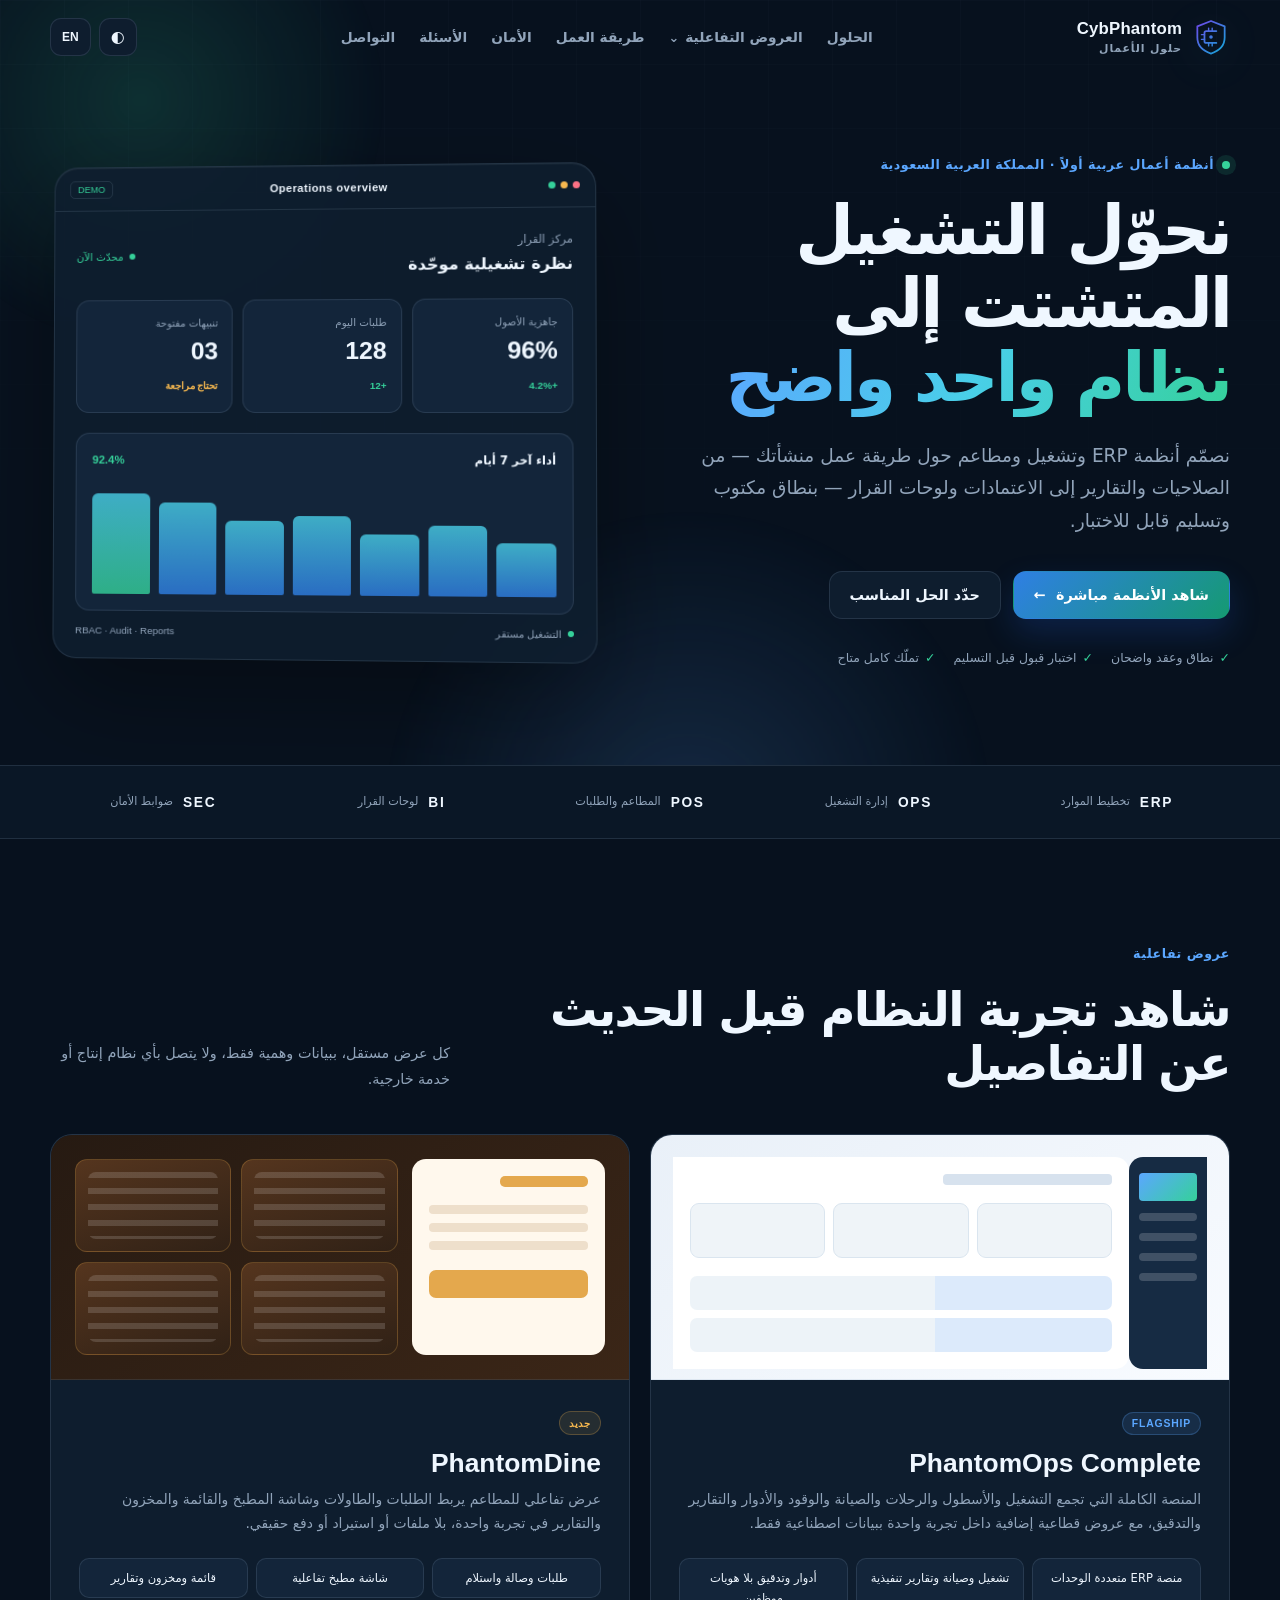
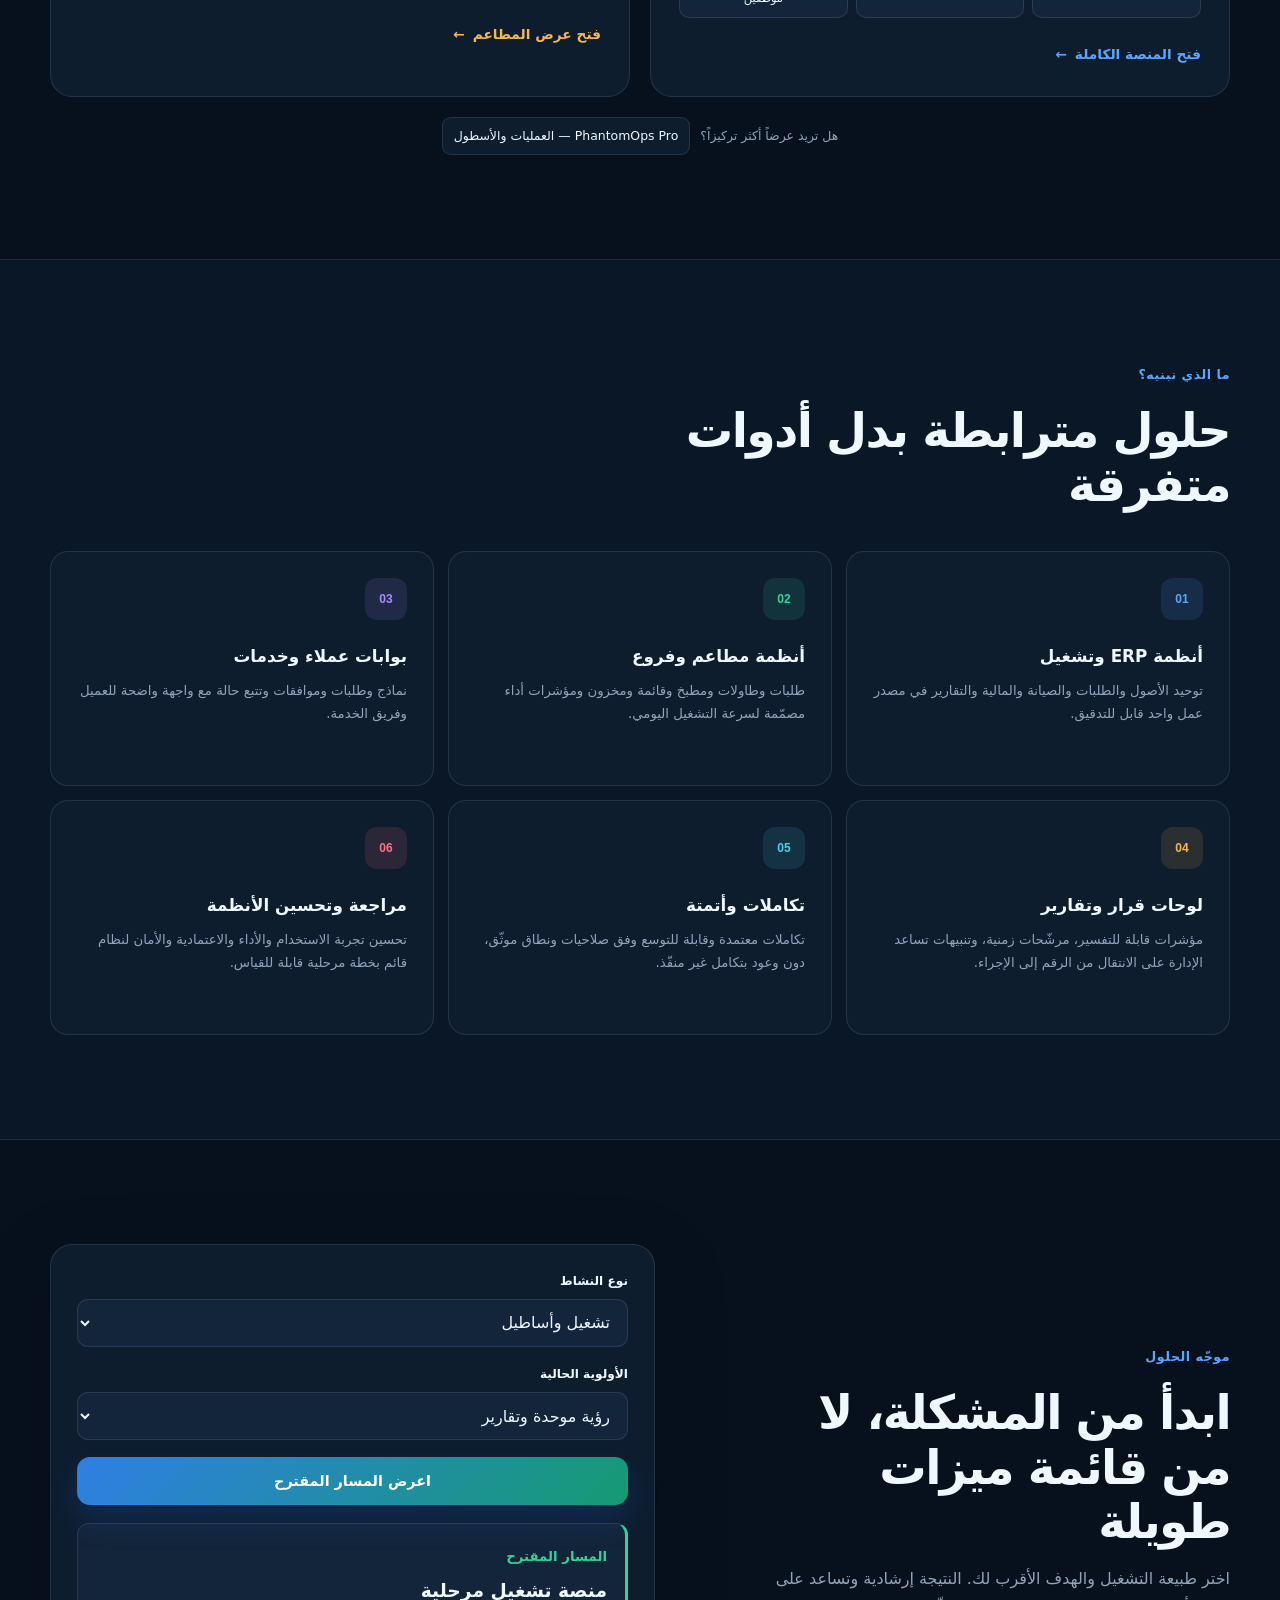
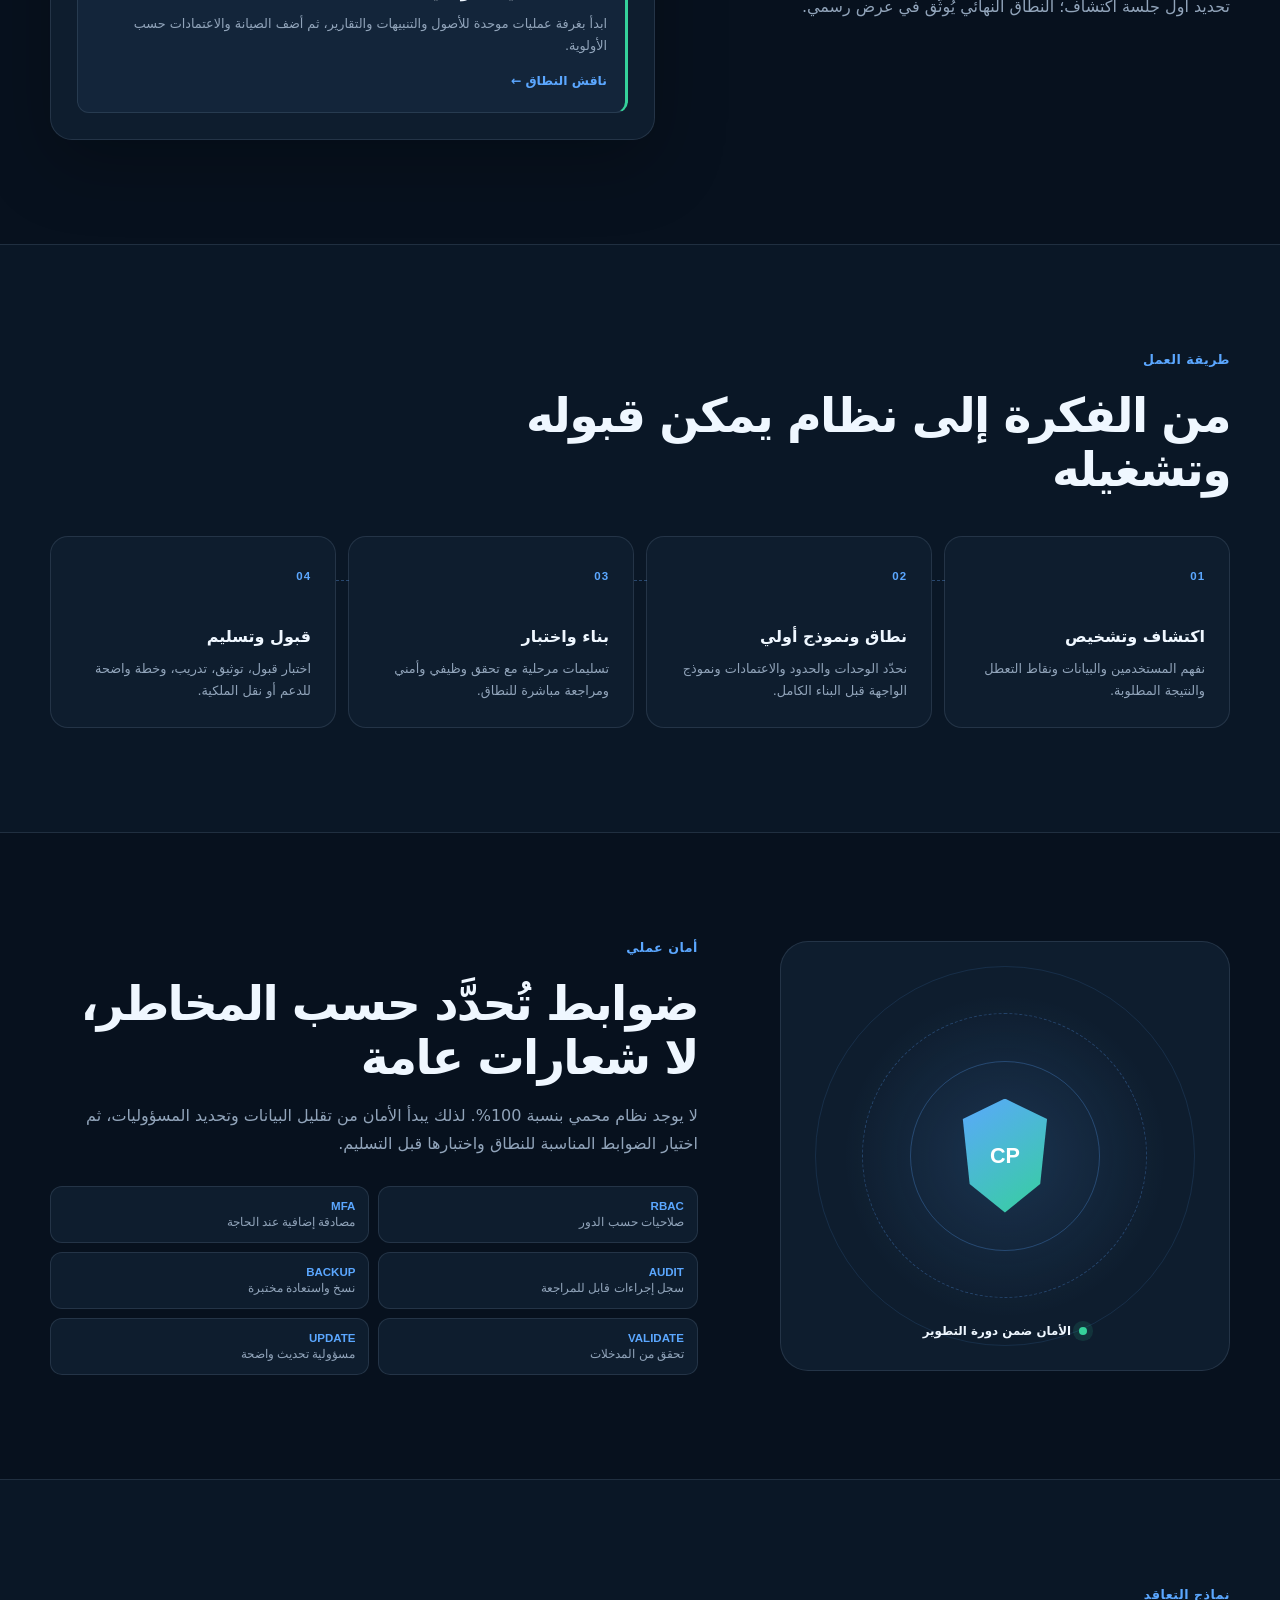
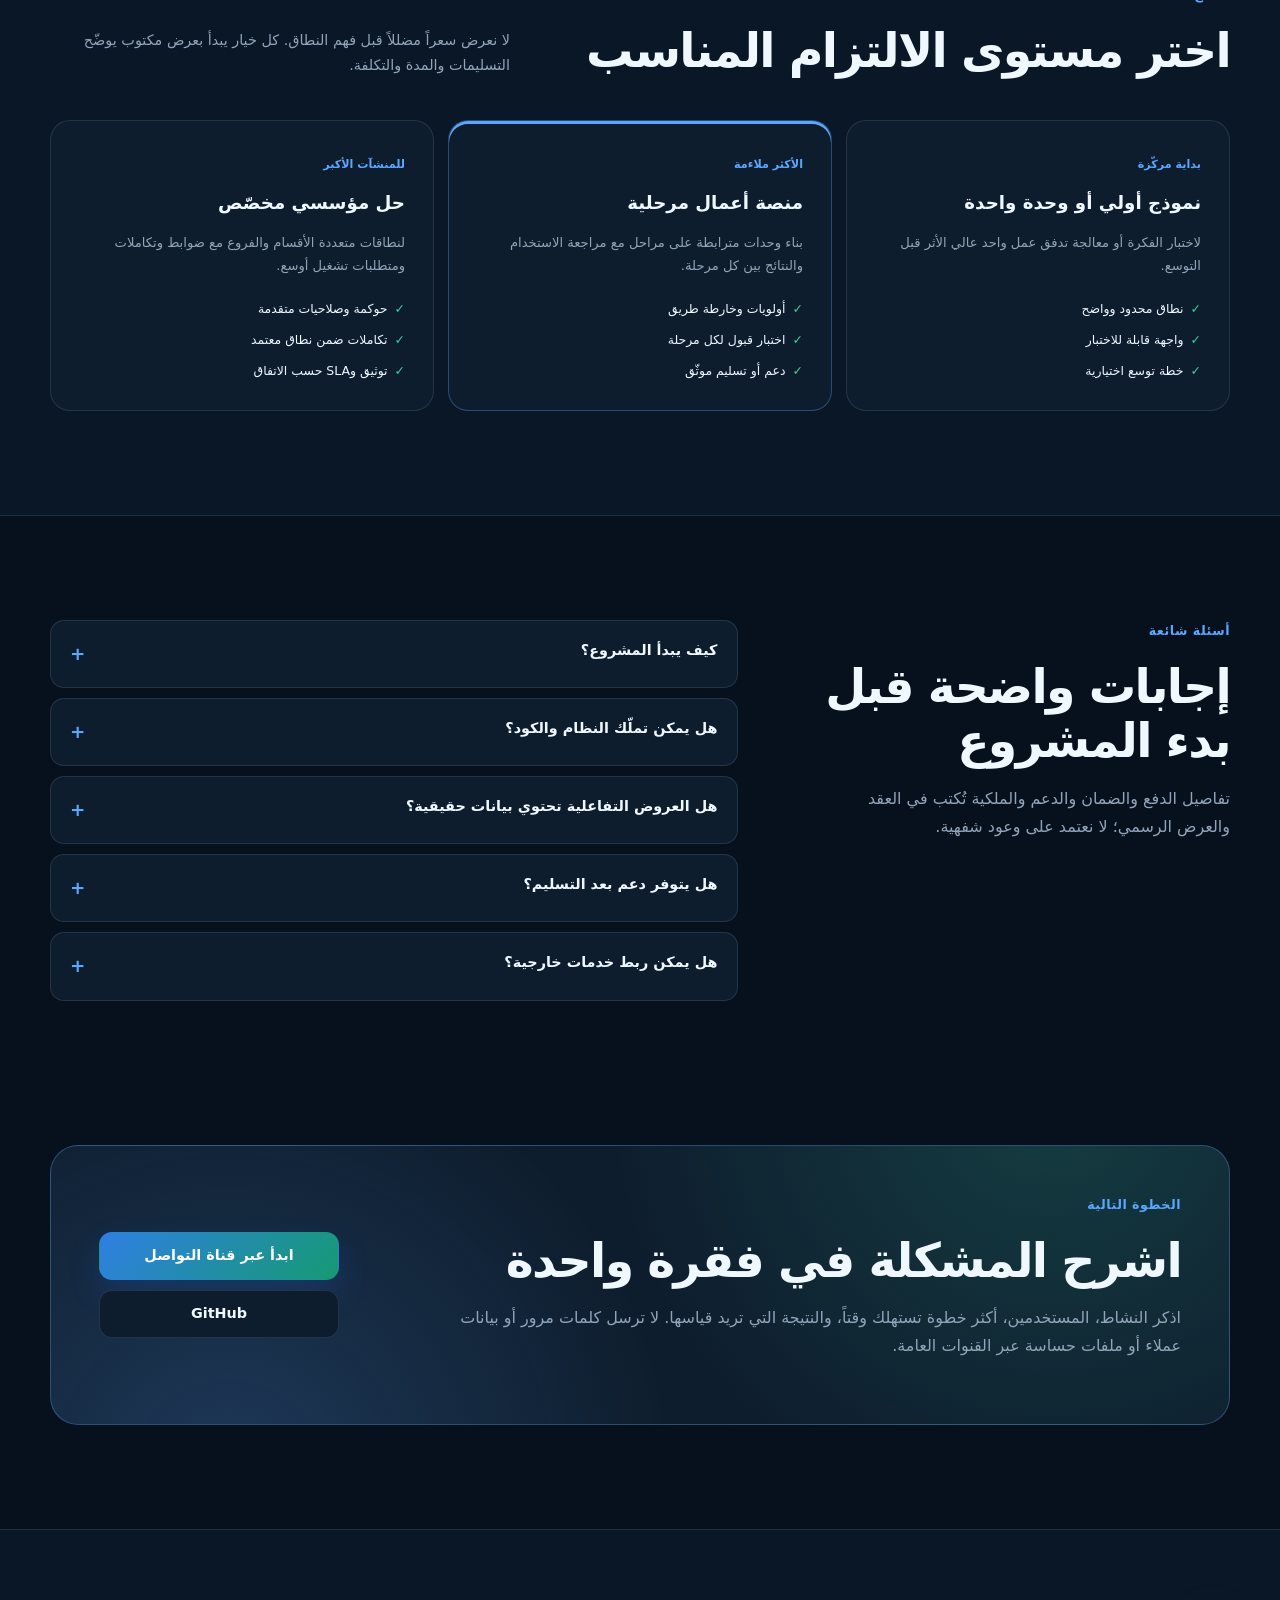
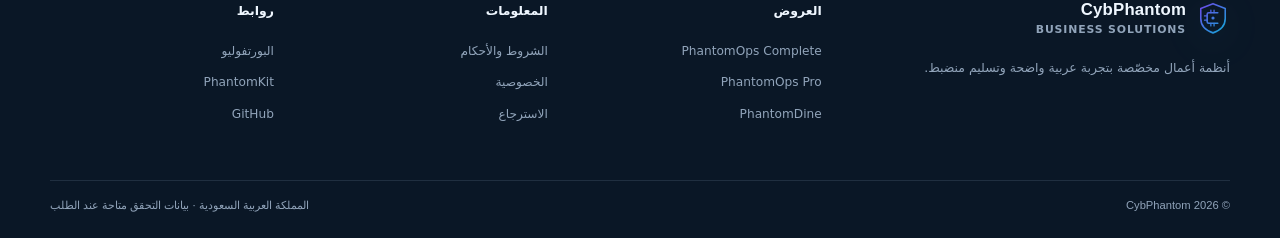
==== commit 7329c47c: "Feature the complete PhantomOps demo and remove identity-like data" ====
--- a/index.html
+++ b/index.html
@@ -80,9 +80,9 @@
         <details class="nav-dropdown">
           <summary><span data-ar>العروض التفاعلية</span><span data-en>Live Demos</span></summary>
           <div class="dropdown-panel">
-            <a href="operations-demo.html"><b>PhantomOps Pro</b><small><span data-ar>العمليات والأسطول</span><span data-en>Operations &amp; Fleet</span></small></a>
+            <a href="demo.html"><b>PhantomOps Complete</b><small><span data-ar>منصة ERP الكاملة</span><span data-en>Complete ERP Platform</span></small></a>
+            <a href="operations-demo.html"><b>PhantomOps Pro</b><small><span data-ar>عرض متخصص للعمليات والأسطول</span><span data-en>Operations &amp; Fleet Module</span></small></a>
             <a href="restaurant-demo.html"><b>PhantomDine</b><small><span data-ar>إدارة المطاعم</span><span data-en>Restaurant Operations</span></small></a>
-            <a href="demo.html#clinic"><b><span data-ar>عرض القطاعات</span><span data-en>Industry Demos</span></b><small><span data-ar>عيادات وورش</span><span data-en>Clinics &amp; Workshops</span></small></a>
           </div>
         </details>
         <a href="#process"><span data-ar>طريقة العمل</span><span data-en>Process</span></a>
@@ -153,9 +153,9 @@
             <div class="demo-preview ops-preview" aria-hidden="true">
               <div class="mini-side"><i></i><i></i><i></i><i></i><i></i></div><div class="mini-main"><span></span><div><i></i><i></i><i></i></div><b></b><b></b></div>
             </div>
-            <div class="demo-content"><span class="product-tag">Flagship</span><h3>PhantomOps Pro</h3><p><span data-ar>نسخة عرض متقدمة للعمليات والأسطول والصيانة والتوزيع والرقابة، مستوحاة من خبرة تشغيلية فعلية دون نسخ بيانات أو بنية النظام الخاص.</span><span data-en>An advanced operations, fleet, maintenance, dispatch, and control showcase inspired by real operational experience without copying private data or architecture.</span></p>
-              <ul><li><span data-ar>غرفة عمليات ولوحات قرار</span><span data-en>Command center &amp; decisions</span></li><li><span data-ar>أسطول وصيانة واعتمادات</span><span data-en>Fleet, maintenance &amp; approvals</span></li><li><span data-ar>تقارير وتدقيق وصلاحيات</span><span data-en>Reports, audit &amp; access</span></li></ul>
-              <a class="text-link" href="operations-demo.html"><span data-ar>فتح العرض المتقدم</span><span data-en>Open advanced demo</span><span aria-hidden="true">←</span></a>
+            <div class="demo-content"><span class="product-tag">Flagship</span><h3>PhantomOps Complete</h3><p><span data-ar>المنصة الكاملة التي تجمع التشغيل والأسطول والرحلات والصيانة والوقود والأدوار والتقارير والتدقيق، مع عروض قطاعية إضافية داخل تجربة واحدة ببيانات اصطناعية فقط.</span><span data-en>The complete platform combining operations, fleet, trips, maintenance, fuel, roles, reporting, and audit, with additional industry showcases in one synthetic-data experience.</span></p>
+              <ul><li><span data-ar>منصة ERP متعددة الوحدات</span><span data-en>Multi-module ERP platform</span></li><li><span data-ar>تشغيل وصيانة وتقارير تنفيذية</span><span data-en>Operations, maintenance &amp; executive reports</span></li><li><span data-ar>أدوار وتدقيق بلا هويات موظفين</span><span data-en>Roles and audit without employee identities</span></li></ul>
+              <a class="text-link" href="demo.html"><span data-ar>فتح المنصة الكاملة</span><span data-en>Open complete platform</span><span aria-hidden="true">←</span></a>
             </div>
           </article>
           <article class="demo-card demo-food">
@@ -166,7 +166,7 @@
             </div>
           </article>
         </div>
-        <div class="more-demos"><span><span data-ar>عروض قطاعات إضافية:</span><span data-en>More industry demos:</span></span><a href="demo.html#clinic"><span data-ar>إدارة العيادات</span><span data-en>Clinic operations</span></a><a href="demo.html#workshop"><span data-ar>الورش وقطع الغيار</span><span data-en>Workshop &amp; parts</span></a></div>
+        <div class="more-demos"><span><span data-ar>هل تريد عرضاً أكثر تركيزاً؟</span><span data-en>Need a more focused view?</span></span><a href="operations-demo.html"><span data-ar>PhantomOps Pro — العمليات والأسطول</span><span data-en>PhantomOps Pro — Operations &amp; Fleet</span></a></div>
       </div>
     </section>
 
@@ -249,7 +249,7 @@
 
   <footer class="site-footer">
     <div class="shell footer-grid"><div class="footer-brand"><a class="brand" href="#top"><img src="favicon.svg" width="34" height="34" alt=""><span><b>CybPhantom</b><small>Business Solutions</small></span></a><p><span data-ar>أنظمة أعمال مخصّصة بتجربة عربية واضحة وتسليم منضبط.</span><span data-en>Custom business systems with clear Arabic UX and disciplined delivery.</span></p></div>
-      <div><h3><span data-ar>العروض</span><span data-en>Demos</span></h3><a href="operations-demo.html">PhantomOps Pro</a><a href="restaurant-demo.html">PhantomDine</a><a href="demo.html#clinic"><span data-ar>عروض القطاعات</span><span data-en>Industry demos</span></a></div>
+      <div><h3><span data-ar>العروض</span><span data-en>Demos</span></h3><a href="demo.html">PhantomOps Complete</a><a href="operations-demo.html">PhantomOps Pro</a><a href="restaurant-demo.html">PhantomDine</a></div>
       <div><h3><span data-ar>المعلومات</span><span data-en>Information</span></h3><a href="terms.html"><span data-ar>الشروط والأحكام</span><span data-en>Terms</span></a><a href="privacy.html"><span data-ar>الخصوصية</span><span data-en>Privacy</span></a><a href="refund.html"><span data-ar>الاسترجاع</span><span data-en>Refunds</span></a></div>
       <div><h3><span data-ar>روابط</span><span data-en>Links</span></h3><a href="https://cybphantom.github.io/"><span data-ar>البورتفوليو</span><span data-en>Portfolio</span></a><a href="https://cybphantom.github.io/phantomsec-site/">PhantomKit</a><a href="https://github.com/CybPhantom" target="_blank" rel="noopener noreferrer">GitHub</a></div>
     </div>
